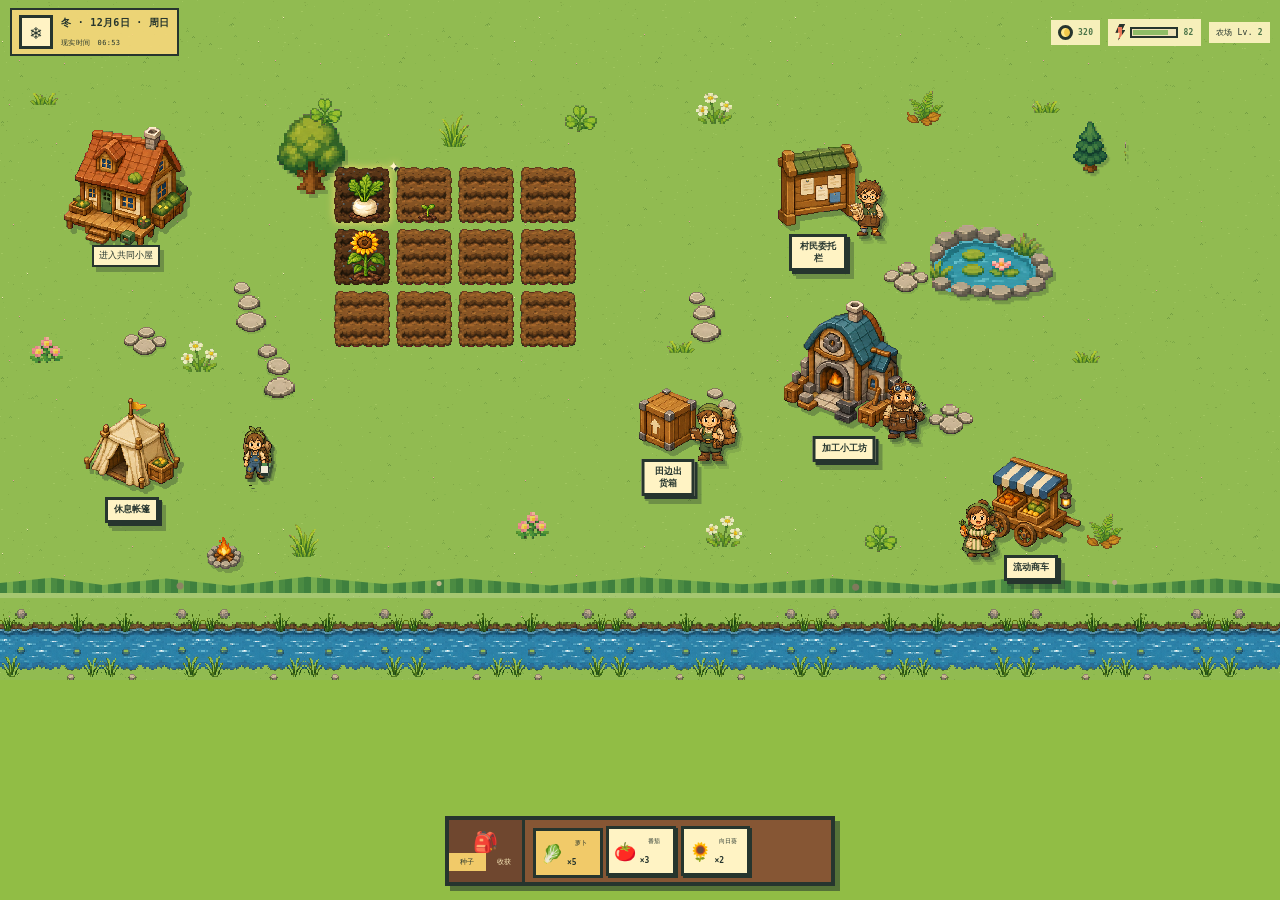
==== game/index.html @ b42d58fb "Publish MOYU 98 desktop demo with farm and seaside fantasy" ====
<!doctype html>
<html lang="zh-CN">
<head>
  <meta charset="utf-8">
  <meta name="viewport" content="width=device-width,initial-scale=1">
  <title>共栖田园 · 像素模拟经营 Demo</title>
  <style>
    :root{
      --ink:#27322e;--muted:#7b8781;--paper:#f6f8f5;--card:#fff;--line:#e6ebe7;
      --sage:#557564;--sage2:#7fa08e;--soft:#eaf2ed;--peach:#f47f6a;--peach2:#fff0ec;
      --blue:#6d9fbd;--blue2:#eaf4f8;--gold:#d5a64b;--gold2:#fff6dc;--purple:#8b7bc0;
      --shadow:0 18px 50px rgba(48,68,58,.09)
    }
    *{box-sizing:border-box}html{background:var(--paper)}body{margin:0;background:var(--paper);color:var(--ink);font-family:"PingFang SC","Microsoft YaHei",system-ui,sans-serif}
    button,textarea{font:inherit}button{color:inherit}.shell{min-height:100vh;display:flex}.side{width:230px;position:fixed;inset:0 auto 0 0;background:#eef2ee;border-right:1px solid var(--line);padding:28px 20px;display:flex;flex-direction:column;z-index:5}
    .brand{display:flex;align-items:center;gap:11px;padding:0 8px}.mark{width:39px;height:39px;display:grid;place-items:center;border-radius:14px 14px 14px 5px;background:var(--sage);color:#fff;font-weight:700}.brand div{display:grid}.brand small{color:var(--muted);font-size:10px;margin-top:2px}
    .nav{display:grid;gap:8px;margin-top:52px}.nav button{border:0;background:transparent;border-radius:14px;padding:13px 15px;text-align:left;cursor:pointer;color:#65716b;display:flex;gap:13px;align-items:center}.nav button.active{background:#fff;color:var(--sage);box-shadow:var(--shadow);font-weight:600}.nav .ico{width:20px;text-align:center}
    .couple{margin-top:auto;padding:12px 7px;display:flex;align-items:center;gap:10px}.avatars{display:flex}.avatars i{font-style:normal;width:31px;height:31px;border-radius:50%;display:grid;place-items:center;background:#ffd5c8;border:2px solid #eef2ee;font-size:11px}.avatars i+i{margin-left:-8px;background:#d8ebf2}.couple div:last-child{display:grid;font-size:11px}.couple small{font-size:9px;color:var(--muted)}
    main{margin-left:230px;width:calc(100% - 230px)}header{height:92px;padding:0 4.5vw;display:flex;justify-content:space-between;align-items:center;position:sticky;top:0;background:rgba(246,248,245,.94);backdrop-filter:blur(12px);z-index:4}header small{font-size:10px;color:var(--muted)}header h1{font-size:22px;margin:4px 0 0}.head-right{display:flex;align-items:center;gap:12px}.bell,.avatar{width:39px;height:39px;border-radius:13px;border:1px solid var(--line);background:white;display:grid;place-items:center}.avatar{border:0;border-radius:50%;background:#ffd5c8;color:#7b4b41;font-weight:700}
    .page{padding:10px 4.5vw 65px;max-width:1280px;margin:0 auto}.view{display:none}.view.active{display:block}
    .hero{min-height:340px;border-radius:27px;background:linear-gradient(130deg,#e5f0e9,#f5eee8);display:grid;grid-template-columns:1fr 1.1fr .7fr;align-items:center;padding:38px 42px;overflow:hidden;position:relative}.hero:before{content:"";position:absolute;width:330px;height:330px;border:1px solid rgba(255,255,255,.75);border-radius:50%;right:11%;top:-150px;box-shadow:0 0 0 48px rgba(255,255,255,.12)}
    .copy,.petbox,.statbox{position:relative;z-index:1}.presence{display:inline-flex;gap:6px;align-items:center;background:rgba(255,255,255,.75);padding:7px 10px;border-radius:99px;color:#637169;font-size:10px}.presence:before{content:"";width:7px;height:7px;border-radius:50%;background:#70ad7a}.copy h2{font-size:clamp(28px,3vw,39px);line-height:1.2;margin:18px 0 8px;letter-spacing:-.04em}.copy p{font-size:12px;color:#6e7b74;margin:0 0 23px}.soft,.primary,.small{border:0;border-radius:12px;padding:11px 15px;cursor:pointer;font-weight:600}.soft{background:rgba(255,255,255,.88)}.primary{background:var(--sage);color:#fff}.small{background:var(--soft);color:var(--sage);padding:8px 11px}
    .petbox{display:grid;place-items:center}.petstage{width:240px;height:210px;position:relative;display:grid;place-items:center}.pet{width:145px;height:120px;background:#fffdf8;border-radius:53% 48% 44% 51%;position:relative;box-shadow:inset -12px -12px 24px rgba(110,140,124,.08),0 18px 34px rgba(60,83,71,.12);animation:breathe 3.2s ease-in-out infinite}.pet:before,.pet:after{content:"";position:absolute;width:41px;height:53px;background:#fffdf8;border-radius:50% 50% 35% 35%;top:-24px;z-index:-1}.pet:before{left:20px;transform:rotate(-21deg)}.pet:after{right:20px;transform:rotate(21deg)}.eyes:before,.eyes:after{content:"";position:absolute;width:9px;height:12px;background:#485750;border-radius:50%;top:52px}.eyes:before{left:44px}.eyes:after{right:44px}.mouth{position:absolute;width:14px;height:8px;border-bottom:2px solid #485750;border-radius:50%;left:calc(50% - 7px);top:67px}.star{position:absolute;top:15px;left:calc(50% - 7px);color:var(--gold)}.shadow{position:absolute;width:115px;height:20px;bottom:21px;border-radius:50%;background:rgba(45,66,55,.11);filter:blur(7px)}.petname{margin-top:-18px;background:rgba(255,255,255,.75);padding:6px 11px;border-radius:99px;color:#65736c;font-size:10px}.petstage.hop .pet{animation:hop .65s ease}.petstage.hop .eyes:before,.petstage.hop .eyes:after{height:7px;background:transparent;border-top:2px solid #485750;border-radius:50% 50% 0 0}
    .statbox{display:grid;justify-items:center;gap:24px}.ring{width:102px;height:102px;border-radius:50%;padding:8px;background:conic-gradient(var(--sage) calc(var(--bond)*3.6deg),rgba(255,255,255,.68) 0)}.ring>div{width:100%;height:100%;border-radius:50%;background:#faf8f2;display:grid;place-content:center;text-align:center}.ring strong{font-size:24px}.ring span{font-size:9px;color:var(--muted)}.energy{width:130px;font-size:10px}.energy strong{float:right}.bar{height:6px;border-radius:99px;background:rgba(255,255,255,.78);margin-top:8px;overflow:hidden}.bar i{display:block;height:100%;width:72%;border-radius:inherit;background:var(--peach);transition:.3s}
    .quick{display:grid;grid-template-columns:repeat(4,1fr);gap:13px;margin:17px 0}.quick button{border:1px solid var(--line);background:white;border-radius:18px;padding:15px;display:grid;grid-template-columns:auto 1fr;gap:2px 11px;text-align:left;cursor:pointer}.quick button:hover{transform:translateY(-2px);box-shadow:var(--shadow)}.action{grid-row:1/3;width:42px;height:42px;border-radius:13px;display:grid;place-items:center;font-size:18px}.a1{background:var(--peach2)}.a2{background:#f1eefb}.a3{background:var(--blue2)}.a4{background:var(--gold2)}.quick strong{font-size:12px;align-self:end}.quick small{font-size:9px;color:var(--muted)}
    .cols{display:grid;grid-template-columns:1.05fr .95fr;gap:17px;margin-bottom:17px}.card{background:white;border:1px solid var(--line);border-radius:20px;padding:23px}.heading{display:flex;justify-content:space-between;gap:10px}.eyebrow{display:block;font-size:9px;color:var(--sage);font-weight:700;letter-spacing:.06em;margin-bottom:5px}.heading h3,.trip h3{margin:0;font-size:16px}.chip{font-size:9px;padding:5px 8px;border-radius:99px;background:var(--gold2);color:#94702c;height:max-content}.question{display:flex;gap:13px;background:var(--paper);border-radius:14px;padding:16px;margin:18px 0;align-items:center}.question b{font-size:28px}.question small{font-size:9px;color:var(--muted)}.question p{font-size:12px;font-weight:600;margin:2px 0 0}.wide{width:100%}.taskline{display:flex;justify-content:center;gap:18px;color:var(--muted);font-size:9px;margin-top:12px}.letter blockquote{font-size:15px;line-height:1.8;margin:31px 4px 25px;font-weight:500}.letterfoot{border-top:1px solid var(--line);padding-top:14px;font-size:9px;color:var(--muted);display:flex;align-items:center}.letterfoot button{margin-left:auto;border:0;background:transparent;color:var(--sage);cursor:pointer}
    .trip{min-height:158px;border-radius:20px;background:#dce9ed;display:grid;grid-template-columns:210px 1fr auto;align-items:center;overflow:hidden;cursor:pointer}.scene{height:100%;position:relative;overflow:hidden}.scene .sun{position:absolute;width:50px;height:50px;border-radius:50%;background:#f0c876;left:32px;top:25px}.hill{position:absolute;width:180px;height:140px;background:#9bbeb0;transform:rotate(45deg);border-radius:35px;bottom:-90px}.hill.h1{left:-10px}.hill.h2{left:90px;background:#78a08f;bottom:-105px}.cloudpet{position:absolute;right:16px;bottom:17px;font-size:38px}.tripcopy{padding:23px 30px}.tripcopy p{font-size:10px;color:#647873}.pills{display:flex;gap:7px}.pills span{font-size:8px;background:rgba(255,255,255,.68);padding:5px 8px;border-radius:99px}.arrow{margin-right:25px;width:40px;height:40px;border-radius:50%;border:0;background:rgba(255,255,255,.75);cursor:pointer}
    .triphero{min-height:245px;border-radius:25px;background:linear-gradient(135deg,#6d9584,#8cb1a3);color:white;padding:35px 40px;position:relative;overflow:hidden}.triphero h2{font-size:32px;margin:8px 0}.triphero p{font-size:11px;opacity:.82}.count strong{font-size:37px}.count span{font-size:10px;margin-left:7px}.bigart{position:absolute;inset:0 0 0 48%;overflow:hidden}.bigart:before{content:"";position:absolute;width:70px;height:70px;border-radius:50%;background:#f4ce88;right:20%;top:24px}.bigart:after{content:"";position:absolute;width:400px;height:270px;border-radius:50%;background:#597f6e;right:-8%;bottom:-190px;transform:rotate(-10deg)}.bigart span{position:absolute;right:25%;bottom:35px;font-size:55px;z-index:2}
    .tabs{display:flex;gap:28px;border-bottom:1px solid var(--line);margin:20px 0 16px}.tabs button{border:0;border-bottom:2px solid transparent;background:transparent;padding:10px 2px;color:var(--muted);font-size:11px;cursor:pointer}.tabs button.active{border-color:var(--sage);color:var(--sage);font-weight:700}.sub{display:none}.sub.active{display:block}.travelgrid{display:grid;grid-template-columns:1fr 300px;gap:16px}.timeline{margin-top:18px}.event{display:grid;grid-template-columns:48px 23px 1fr;min-height:73px;position:relative}.event:not(:last-child):after{content:"";position:absolute;left:58px;top:22px;bottom:-2px;width:1px;background:var(--line)}.event time{font-size:9px;color:var(--muted)}.dot{width:16px;height:16px;border-radius:50%;border:2px solid #b9c4be;background:#fff;z-index:1}.dot.done{background:var(--sage);border-color:var(--sage)}.event strong{font-size:12px}.event p{font-size:9px;color:var(--muted);margin:4px 0}.prep button{width:100%;border:0;border-top:1px solid var(--line);background:transparent;display:flex;justify-content:space-between;padding:12px 0;cursor:pointer;font-size:10px}.tip{margin-top:15px;background:var(--soft);border:0;display:flex;gap:10px;font-size:10px}.tip b{font-size:30px}.tip p{color:#62736b;line-height:1.6}.tip button{border:0;background:transparent;color:var(--sage);padding:0;font-size:9px;font-weight:700;cursor:pointer}
    .wishgrid{display:grid;grid-template-columns:repeat(3,1fr);gap:14px}.wish{min-height:150px;background:white;border:1px solid var(--line);border-radius:18px;padding:18px;position:relative}.wish .emoji{font-size:29px}.wish span:last-of-type{position:absolute;right:12px;top:12px;background:var(--soft);color:var(--sage);font-size:8px;padding:5px 7px;border-radius:99px}.wish h3{font-size:13px;margin:17px 0 4px}.wish p{font-size:9px;color:var(--muted)}.album{text-align:center;min-height:315px;display:grid;place-content:center;justify-items:center}.album .pics{font-size:40px;letter-spacing:-12px;margin-bottom:17px}.album h3{margin:0}.album p{font-size:10px;color:var(--muted);margin:8px 0 17px}
    .memoryhead{display:flex;justify-content:space-between;align-items:end;padding:17px 3px 25px}.memoryhead h2{font-size:30px;margin:4px 0}.memoryhead p{font-size:10px;color:var(--muted);margin:0}.feature{display:none;grid-template-columns:.9fr 1.1fr;background:#6d8077;color:white;border-radius:23px;overflow:hidden;margin-bottom:18px}.feature.show{display:grid}.featureart{min-height:270px;background:linear-gradient(145deg,#b9cbbf,#849e90);display:grid;place-items:center;font-size:80px}.featurecopy{padding:38px}.featurecopy h2{font-size:25px;margin:5px 0 10px}.featurecopy p{font-size:10px;line-height:1.8;color:rgba(255,255,255,.76)}.memorygrid{display:grid;grid-template-columns:1fr 320px;gap:17px}.memlist article{display:grid;grid-template-columns:43px 1fr;gap:13px;min-height:93px}.micon{width:39px;height:39px;border-radius:13px;display:grid;place-items:center;background:var(--blue2)}.memlist small,.memlist p{font-size:9px;color:var(--muted);margin:0}.memlist h3{font-size:12px;margin:2px 0 3px}.summarygrid{display:grid;grid-template-columns:1fr 1fr;gap:9px;margin-top:16px}.summarygrid div{background:var(--paper);border-radius:11px;padding:12px;display:grid}.summarygrid strong{font-size:19px}.summarygrid span{font-size:8px;color:var(--muted)}
    .profilehero{min-height:170px;border-bottom:1px solid var(--line);display:flex;align-items:center;gap:18px}.bigavatar{width:75px;height:75px;border-radius:50%;display:grid;place-items:center;background:#ffd5c8;font-size:22px;font-weight:700}.profilehero h2{margin:3px 0}.profilehero p{font-size:10px;color:var(--muted)}.profilehero button{margin-left:auto}.profilegrid{display:grid;grid-template-columns:.8fr 1.2fr;gap:17px;margin-top:19px}.relationship{text-align:center}.coupleline{font-size:37px;letter-spacing:13px}.relationship p{font-size:9px;color:var(--muted)}.distance{background:var(--paper);border-radius:11px;padding:12px;font-size:10px;display:flex;justify-content:space-between}.settings button{width:100%;border:0;border-bottom:1px solid var(--line);background:transparent;text-align:left;padding:14px 0;cursor:pointer;display:grid;grid-template-columns:36px 1fr auto;align-items:center}.settings button:last-child{border:0}.setico{width:34px;height:34px;border-radius:10px;background:var(--soft);display:grid;place-items:center}.settings strong{font-size:10px}.settings small{font-size:8px;color:var(--muted)}
    .mobilebar{display:none}.modal{position:fixed;inset:0;background:rgba(28,39,33,.48);z-index:20;display:none;place-items:center;padding:20px}.modal.show{display:grid}.sheet{width:min(430px,100%);background:white;border-radius:24px;padding:32px;position:relative;text-align:center}.close{position:absolute;right:15px;top:15px;border:0;background:var(--paper);width:35px;height:35px;border-radius:11px;cursor:pointer}.sheet .petemoji{font-size:46px}.sheet h2{font-size:21px;margin:4px 0 6px}.sheet p{font-size:9px;color:var(--muted)}.sheet textarea{width:100%;min-height:115px;border:1px solid var(--line);background:var(--paper);border-radius:14px;padding:13px;resize:none;margin:12px 0}.toast{position:fixed;left:50%;bottom:27px;transform:translateX(-50%);background:#34443c;color:white;border-radius:99px;padding:11px 15px;font-size:10px;z-index:30;display:none;white-space:nowrap}.toast.show{display:block;animation:toast .2s ease}
    @keyframes breathe{50%{transform:translateY(-5px) rotate(1deg)}}@keyframes hop{30%{transform:translateY(-25px) rotate(-4deg)}65%{transform:translateY(0) rotate(3deg)}}@keyframes toast{from{opacity:0;transform:translate(-50%,10px)}}
    @media(max-width:980px){.side{width:195px}main{margin-left:195px;width:calc(100% - 195px)}.hero{grid-template-columns:1fr 1fr}.statbox{display:none}.travelgrid,.memorygrid{grid-template-columns:1fr}}
    @media(max-width:720px){.side{display:none}main{margin:0;width:100%;padding-bottom:65px}header{height:68px;padding:0 17px}header>div:first-child small{display:none}header h1{font-size:17px;margin:0}header h1:before{content:"共 · ";color:var(--sage)}.avatar{display:none}.page{padding:7px 13px 30px}.hero{min-height:450px;padding:24px 21px;grid-template-columns:1fr;align-content:start}.copy h2{font-size:26px}.copy p{margin-bottom:0}.copy .soft{display:none}.petstage{height:195px}.pet{width:133px;height:109px}.statbox{display:flex;justify-content:center;gap:28px}.ring{width:70px;height:70px}.ring strong{font-size:17px}.quick{gap:7px}.quick button{display:flex;flex-direction:column;align-items:center;text-align:center;padding:10px 4px;gap:4px}.quick small{display:none}.action{width:37px;height:37px}.quick strong{font-size:9px}.cols{grid-template-columns:1fr}.card{padding:18px}.trip{grid-template-columns:105px 1fr}.tripcopy{padding:16px 13px}.pills,.arrow{display:none}.triphero{min-height:220px;padding:26px 23px}.bigart{left:34%;opacity:.72}.travelgrid,.memorygrid{grid-template-columns:1fr}.wishgrid{grid-template-columns:1fr 1fr}.memoryhead{align-items:start}.feature{grid-template-columns:1fr}.featureart{min-height:190px}.featurecopy{padding:25px}.profilehero{flex-wrap:wrap;padding:17px 0}.profilehero button{width:100%;margin:0}.profilegrid{grid-template-columns:1fr}.mobilebar{position:fixed;display:grid;grid-template-columns:repeat(4,1fr);left:0;right:0;bottom:0;height:64px;background:rgba(255,255,255,.95);border-top:1px solid var(--line);z-index:10}.mobilebar button{border:0;background:transparent;color:#949e99;font-size:18px;display:grid;place-content:center;justify-items:center;cursor:pointer}.mobilebar small{font-size:8px}.mobilebar button.active{color:var(--sage)}.toast{bottom:76px}}
    @media(max-width:380px){.wishgrid{grid-template-columns:1fr}}

    /* Pixel game skin */
    :root{
      --ink:#26352e;--muted:#66756e;--paper:#f4f0dc;--card:#fffbed;--line:#26352e;
      --sage:#3f7359;--sage2:#72a06f;--soft:#dce8c4;--peach:#e96852;--peach2:#ffd5bd;
      --blue:#4f86a1;--blue2:#c9e4e7;--gold:#d8953c;--gold2:#ffe69a;--purple:#765f9c;
      --shadow:5px 5px 0 rgba(38,53,46,.9)
    }
    html{
      background-color:var(--paper);
      background-image:linear-gradient(rgba(63,115,89,.05) 1px,transparent 1px),linear-gradient(90deg,rgba(63,115,89,.05) 1px,transparent 1px);
      background-size:8px 8px;
      image-rendering:pixelated
    }
    body{
      font-family:"SimSun","宋体","Microsoft YaHei",monospace;
      background:transparent;
      letter-spacing:.02em
    }
    button{font-family:inherit}
    .side{background:#dce8c4;border-right:4px solid var(--ink);box-shadow:4px 0 0 #7da27a}
    .mark,.brand-mark{border-radius:0;box-shadow:4px 4px 0 var(--ink);border:3px solid var(--ink);background:#66a06f}
    .nav button{border-radius:0;border:3px solid transparent}
    .nav button.active{border-color:var(--ink);box-shadow:4px 4px 0 var(--ink);background:#fffbed}
    .avatars i,.avatar,.bigavatar{border-radius:0;border:3px solid var(--ink);box-shadow:3px 3px 0 var(--ink)}
    header{background:rgba(244,240,220,.96);border-bottom:3px solid var(--ink)}
    .bell{border:3px solid var(--ink);border-radius:0;box-shadow:3px 3px 0 var(--ink);background:#fffbed}
    .hero{
      border:4px solid var(--ink);border-radius:0;box-shadow:7px 7px 0 var(--ink);
      background-color:#cfe1c8;
      background-image:linear-gradient(90deg,rgba(255,255,255,.22) 50%,transparent 50%),linear-gradient(rgba(255,255,255,.22) 50%,transparent 50%);
      background-size:16px 16px
    }
    .hero:before{border-radius:0;border:0;box-shadow:none;width:170px;height:120px;right:5%;top:20px;background:linear-gradient(135deg,transparent 20%,rgba(255,255,255,.38) 21% 42%,transparent 43% 58%,rgba(255,255,255,.28) 59% 78%,transparent 79%);clip-path:polygon(0 66%,16% 66%,16% 47%,33% 47%,33% 28%,67% 28%,67% 47%,84% 47%,84% 66%,100% 66%,100% 82%,0 82%)}
    .presence,.petname,.chip,.pills span,.wish span:last-of-type{border:2px solid var(--ink);border-radius:0;box-shadow:2px 2px 0 var(--ink);background:#fffbed}
    .copy h2,.triphero h2,.memoryhead h2,.featurecopy h2{font-family:"SimSun","宋体",monospace;text-shadow:2px 2px 0 rgba(255,255,255,.6)}
    .petstage{filter:none}
    .pet{
      width:144px;height:112px;border-radius:0;border:4px solid var(--ink);box-shadow:8px 8px 0 rgba(38,53,46,.25);
      background:#fffbed;clip-path:polygon(8% 23%,21% 23%,21% 0,38% 0,38% 17%,62% 17%,62% 0,79% 0,79% 23%,92% 23%,92% 36%,100% 36%,100% 78%,92% 78%,92% 91%,71% 91%,71% 100%,29% 100%,29% 91%,8% 91%,8% 78%,0 78%,0 36%,8% 36%)
    }
    .pet:before,.pet:after{display:none}
    .eyes:before,.eyes:after{width:10px;height:12px;border-radius:0;background:var(--ink);top:50px}
    .eyes:before{left:42px}.eyes:after{right:42px}
    .mouth{width:16px;height:8px;border:0;border-bottom:4px solid var(--ink);border-radius:0;top:68px}
    .star{background:var(--gold);color:var(--gold);width:10px;height:10px;top:19px;left:calc(50% - 5px);font-size:0;clip-path:polygon(40% 0,60% 0,60% 40%,100% 40%,100% 60%,60% 60%,60% 100%,40% 100%,40% 60%,0 60%,0 40%,40% 40%)}
    .shadow{border-radius:0;filter:none;height:12px;background:rgba(38,53,46,.22);clip-path:polygon(9% 0,91% 0,91% 33%,100% 33%,100% 67%,91% 67%,91% 100%,9% 100%,9% 67%,0 67%,0 33%,9% 33%)}
    .ring{border-radius:0;border:4px solid var(--ink);padding:7px;box-shadow:4px 4px 0 var(--ink);clip-path:polygon(14% 0,86% 0,86% 7%,93% 7%,93% 14%,100% 14%,100% 86%,93% 86%,93% 93%,86% 93%,86% 100%,14% 100%,14% 93%,7% 93%,7% 86%,0 86%,0 14%,7% 14%,7% 7%,14% 7%)}
    .ring>div{border-radius:0;background:#fffbed}
    .bar{height:11px;border:3px solid var(--ink);border-radius:0;background:#fffbed}.bar i{border-radius:0}
    .quick button,.card,.wish,.trip,.triphero,.feature,.sheet{
      border:3px solid var(--ink);border-radius:0;box-shadow:5px 5px 0 var(--ink);background:#fffbed
    }
    .quick button:hover{transform:translate(-2px,-2px);box-shadow:7px 7px 0 var(--ink)}
    .quick button:active,.soft:active,.primary:active,.small:active{transform:translate(3px,3px);box-shadow:0 0 0 var(--ink)}
    .action,.question,.summarygrid div,.distance,.setico{border-radius:0;border:2px solid var(--ink);box-shadow:2px 2px 0 var(--ink)}
    .a1{background:var(--peach2)}.a2{background:#ddd3f1}.a3{background:var(--blue2)}.a4{background:var(--gold2)}
    .soft,.primary,.small,.arrow,.close{
      border:3px solid var(--ink);border-radius:0;box-shadow:4px 4px 0 var(--ink)
    }
    .primary{background:#5b9468}.soft{background:#fffbed}.small{background:#dce8c4}
    .question{background:#edf0d3}
    .letter blockquote{border-left:5px solid var(--gold);padding-left:14px}
    .letterfoot,.settings button,.prep button,.tabs{border-color:var(--ink)}
    .trip{background:#c9e4e7}.scene{background:linear-gradient(#9bc9cc 0 55%,#83ac78 55%)}
    .scene .sun{border-radius:0;border:3px solid var(--ink);box-shadow:3px 3px 0 var(--ink);clip-path:polygon(25% 0,75% 0,75% 10%,90% 10%,90% 25%,100% 25%,100% 75%,90% 75%,90% 90%,75% 90%,75% 100%,25% 100%,25% 90%,10% 90%,10% 75%,0 75%,0 25%,10% 25%,10% 10%,25% 10%)}
    .hill{border-radius:0;border:3px solid var(--ink);clip-path:polygon(0 100%,0 75%,20% 75%,20% 50%,40% 50%,40% 25%,60% 25%,60% 50%,80% 50%,80% 75%,100% 75%,100% 100%)}
    .triphero{background:#5d9275}.bigart:before{border-radius:0;border:4px solid var(--ink);box-shadow:5px 5px 0 rgba(38,53,46,.55);clip-path:polygon(20% 0,80% 0,80% 10%,90% 10%,90% 20%,100% 20%,100% 80%,90% 80%,90% 90%,80% 90%,80% 100%,20% 100%,20% 90%,10% 90%,10% 80%,0 80%,0 20%,10% 20%,10% 10%,20% 10%)}
    .bigart:after{border-radius:0;clip-path:polygon(0 100%,0 70%,12% 70%,12% 55%,25% 55%,25% 40%,40% 40%,40% 55%,55% 55%,55% 30%,70% 30%,70% 45%,85% 45%,85% 65%,100% 65%,100% 100%)}
    .tabs button{font-family:inherit}.tabs button.active{background:var(--gold2);border:3px solid var(--ink);border-bottom:3px solid var(--ink);box-shadow:3px -3px 0 var(--ink)}
    .event:not(:last-child):after{width:3px;background:var(--ink)}.dot{border-radius:0;border:3px solid var(--ink)}.dot.done{background:#5b9468}
    .tip{background:#dce8c4}.micon{border-radius:0;border:2px solid var(--ink);box-shadow:2px 2px 0 var(--ink)}
    .featureart{background:repeating-linear-gradient(45deg,#759e78 0 12px,#8eb38d 12px 24px);border-right:3px solid var(--ink)}
    .settings button:hover,.prep button:hover{background:#edf0d3}
    .modal{background:rgba(38,53,46,.68);backdrop-filter:none}.toast{border:3px solid #fffbed;border-radius:0;box-shadow:5px 5px 0 var(--ink);background:var(--ink)}
    .mobilebar{background:#fffbed;border-top:4px solid var(--ink);box-shadow:0 -4px 0 #7da27a}.mobilebar button.active{background:var(--gold2);color:var(--ink)}
    @media(max-width:720px){
      header{border-bottom:3px solid var(--ink)}
      .hero{box-shadow:5px 5px 0 var(--ink)}
      .quick button,.card,.wish,.trip,.triphero,.feature{box-shadow:4px 4px 0 var(--ink)}
      .pet{width:132px;height:104px}
      .featureart{border-right:0;border-bottom:3px solid var(--ink)}
    }
    .profilegrid{grid-template-columns:1fr}
    @media(max-width:720px){.mobilebar{grid-template-columns:repeat(3,1fr)}}
    .rooms-card{text-align:left}
    .rooms-title{display:flex;justify-content:space-between;align-items:flex-end;margin-bottom:14px}
    .rooms-title h3{margin:0}.rooms-title small{color:var(--muted);font-size:9px}
    .home-name-editor{display:grid;grid-template-columns:1fr auto;gap:8px;align-items:end;margin:0 0 12px;padding:10px;background:#eee2b8;border:3px solid var(--ink)}
    .home-name-editor label{display:grid;gap:4px;font-size:9px}.home-name-editor label small{font-size:7px;color:var(--muted)}
    .home-name-editor input{width:100%;min-width:0;border:3px solid var(--ink);background:#fffbed;padding:9px;font-family:inherit;font-size:10px;color:var(--ink)}
    .home-name-editor button{border:3px solid var(--ink);background:#f1ca69;padding:9px 11px;box-shadow:3px 3px 0 var(--ink);font-family:inherit;font-size:9px;cursor:pointer}.home-name-editor button:active{transform:translate(3px,3px);box-shadow:none}
    .room-list{display:grid;gap:10px}
    .room-row{width:100%;display:grid;grid-template-columns:48px 1fr auto;align-items:center;gap:13px;padding:12px;border:3px solid var(--ink);background:#fffbed;text-align:left;cursor:pointer;box-shadow:3px 3px 0 var(--ink)}
    .room-row:hover{transform:translate(-1px,-1px);box-shadow:4px 4px 0 var(--ink)}
    .room-row.active{background:var(--gold2);box-shadow:inset 5px 0 0 var(--sage),3px 3px 0 var(--ink)}
    .room-pixel{width:45px;height:45px;display:grid;place-items:center;border:3px solid var(--ink);background:var(--blue2);font-weight:700}
    .room-row:nth-child(2) .room-pixel{background:#ddd3f1}.room-row:nth-child(3) .room-pixel{background:var(--peach2)}
    .room-copy{display:grid;gap:3px}.room-copy strong{font-size:11px}.room-copy small{font-size:9px;color:var(--muted)}
    .room-meta{display:grid;justify-items:end;gap:4px}.room-meta b{font-size:8px;background:var(--soft);border:2px solid var(--ink);padding:3px 5px}.room-meta small{font-size:8px;color:var(--muted)}
    .create-room{width:100%;margin-top:11px;border:3px dashed var(--ink);background:transparent;padding:11px;cursor:pointer;font-family:inherit;color:var(--sage)}
    .current-room-card{cursor:pointer}.current-room-card:hover{color:var(--sage)}
    @media(max-width:720px){
      .room-row{grid-template-columns:43px 1fr auto;padding:10px}.room-pixel{width:40px;height:40px}
      .profilegrid{grid-template-columns:1fr;gap:14px}
    }
    .game-status{position:absolute;z-index:3;right:18px;top:16px;display:flex;gap:7px}
    .game-status span{border:2px solid var(--ink);background:#fffbed;padding:5px 8px;box-shadow:2px 2px 0 var(--ink);font-size:9px}
    .game-status b{color:var(--sage)}
    .snack-sheet{width:min(520px,100%)}
    .snack-hud{display:flex;justify-content:space-between;margin:12px 0 8px;font-size:11px}
    .snack-hud span{border:2px solid var(--ink);padding:5px 8px;background:var(--gold2)}
    .snack-board{height:260px;position:relative;overflow:hidden;border:4px solid var(--ink);background-color:#c9e4e7;background-image:linear-gradient(90deg,transparent 32%,rgba(38,53,46,.18) 32% 34%,transparent 34% 65%,rgba(38,53,46,.18) 65% 67%,transparent 67%),linear-gradient(#fffbed 1px,transparent 1px);background-size:100% 100%,8px 8px}
    .catcher{position:absolute;bottom:10px;left:50%;transform:translateX(-50%);width:54px;height:40px;border:3px solid var(--ink);background:#fffbed;display:grid;place-items:center;font-size:24px;transition:left .12s steps(2)}
    .snack-item{position:absolute;top:-35px;transform:translateX(-50%);font-size:28px;transition:top .72s linear;filter:drop-shadow(2px 2px 0 var(--ink))}
    .snack-item.fall{top:205px}
    .game-controls{display:grid;grid-template-columns:1fr 1fr;gap:10px;margin:10px 0}
    .game-controls button{min-height:43px}.game-start{width:100%}
    @media(max-width:720px){
      .game-status{right:10px;top:10px}.game-status span{padding:4px 6px;font-size:8px}
      .snack-board{height:230px}.snack-item.fall{top:175px}
    }

    /* 田园模拟经营 */
    :root{--grass:#82ad62;--grass2:#91bd70;--soil:#9d6845;--soil2:#b67b50;--wood:#865634;--cream:#fff3c4;--sky:#8fc9d4;--water:#65a8bb}
    .farm-dashboard{display:grid;gap:16px}
    .farm-hud{display:flex;justify-content:space-between;gap:12px;align-items:center;background:#f7d77b;border:4px solid var(--ink);box-shadow:5px 5px 0 var(--ink);padding:10px 14px}
    .calendar{display:flex;align-items:center;gap:12px}.season-icon{width:45px;height:45px;display:grid;place-items:center;background:#fff3c4;border:3px solid var(--ink);font-size:23px}.calendar strong{display:block;font-size:15px}.calendar small{font-size:9px;color:#5f4b32}
    .resources{display:flex;gap:8px;flex-wrap:wrap;justify-content:flex-end}.resource{min-width:78px;background:#fff3c4;border:3px solid var(--ink);padding:7px 9px;box-shadow:2px 2px 0 var(--ink);font-size:10px}.resource b{float:right;color:#4a7347}
    .farm-layout{display:grid;grid-template-columns:minmax(0,1fr) 292px;gap:16px}
    .pixel-window{border:4px solid var(--ink);box-shadow:6px 6px 0 var(--ink);background:#fff3c4}
    .window-title{min-height:48px;background:#875a38;color:#fff3c4;border-bottom:4px solid var(--ink);display:flex;justify-content:space-between;align-items:center;padding:9px 13px}.window-title h2,.window-title h3{font-size:14px;margin:0}.window-title span{font-size:9px}
    .farm-map{height:405px;position:relative;overflow:hidden;background-color:var(--grass);background-image:linear-gradient(45deg,rgba(255,255,255,.08) 25%,transparent 25% 75%,rgba(255,255,255,.08) 75%),linear-gradient(45deg,rgba(255,255,255,.08) 25%,transparent 25% 75%,rgba(255,255,255,.08) 75%);background-position:0 0,8px 8px;background-size:16px 16px}
    .farm-map:before{content:"";position:absolute;left:0;right:0;bottom:0;height:58px;background:#77a65a;border-top:3px dashed rgba(38,53,46,.34)}
    .farm-house{position:absolute;width:132px;height:112px;left:26px;top:34px;background:#e1a65b;border:4px solid var(--ink);box-shadow:6px 6px 0 rgba(38,53,46,.45);cursor:pointer;padding:0;color:var(--ink)}
    .farm-house:hover{transform:translate(-2px,-2px);box-shadow:8px 8px 0 rgba(38,53,46,.45)}.farm-house:active{transform:translate(4px,4px);box-shadow:2px 2px 0 rgba(38,53,46,.45)}
    .farm-house:before{content:"";position:absolute;left:-15px;top:-34px;width:154px;height:48px;background:#b7553f;border:4px solid var(--ink);clip-path:polygon(10% 35%,45% 35%,45% 0,62% 0,62% 35%,90% 35%,100% 100%,0 100%)}
    .farm-house:after{content:"";position:absolute;width:35px;height:54px;left:47px;bottom:0;background:#72462f;border:4px solid var(--ink)}
    .house-sign{position:absolute;left:17px;top:26px;background:#fff3c4;border:3px solid var(--ink);padding:4px 6px;font-size:9px}
    .pond{position:absolute;width:132px;height:78px;right:25px;bottom:37px;background:var(--water);border:4px solid var(--ink);clip-path:polygon(12% 0,88% 0,88% 8%,100% 8%,100% 85%,88% 85%,88% 100%,12% 100%,12% 92%,0 92%,0 15%,12% 15%)}
    .pond:after{content:"≈  ≈";position:absolute;color:#c7edf0;font-size:18px;left:30px;top:24px;letter-spacing:15px}
    .tree{position:absolute;width:55px;height:65px}.tree:before{content:"";position:absolute;width:51px;height:47px;background:#367447;border:4px solid var(--ink);clip-path:polygon(20% 0,80% 0,80% 12%,100% 12%,100% 75%,82% 75%,82% 92%,18% 92%,18% 75%,0 75%,0 12%,20% 12%)}.tree:after{content:"";position:absolute;width:14px;height:28px;background:#805133;border:3px solid var(--ink);left:19px;bottom:0}.tree.t1{right:38px;top:30px}.tree.t2{left:180px;bottom:25px;transform:scale(.8)}
    .plots{position:absolute;left:190px;top:54px;display:grid;grid-template-columns:repeat(4,58px);gap:7px;padding:10px;background:#74472f;border:4px solid var(--ink);box-shadow:5px 5px 0 rgba(38,53,46,.4)}
    .plot{width:58px;height:58px;border:3px solid #563724;background:var(--soil);cursor:pointer;position:relative;display:grid;place-items:center;font-size:25px;box-shadow:inset 0 5px 0 rgba(255,255,255,.08)}
    .plot:hover{background:var(--soil2)}.plot.watered{background:#704a39}.plot.empty:after{content:"";position:absolute;left:7px;right:7px;top:17px;height:3px;background:#805238;box-shadow:0 10px 0 #805238}.plot.watered:after{background:#513c35;box-shadow:0 10px 0 #513c35}
    .crop{filter:drop-shadow(2px 2px 0 rgba(38,53,46,.65));transform-origin:bottom}.stage-0{transform:scale(.5)}.stage-1{transform:scale(.72)}.stage-2{transform:scale(.9)}.stage-3{animation:crop-ready .8s steps(2) infinite}
    .crop-progress{position:absolute;left:-8px;right:-8px;bottom:-24px;z-index:8;height:18px;background:#fff3c4;border:3px solid var(--ink);box-shadow:3px 3px 0 var(--ink);display:none;padding:3px}.plot.show-progress .crop-progress{display:block}.crop-progress i{display:block;height:100%;background:#8fbd67}.crop-progress b{position:absolute;inset:0;display:grid;place-items:center;font-size:7px;color:var(--ink)}.plot.mature{border-color:#f4d96f;box-shadow:0 0 0 3px var(--ink),0 0 0 7px #f4d96f}.plot.mature:before{content:"✦";position:absolute;z-index:5;right:-8px;top:-12px;color:#fff3c4;text-shadow:2px 2px 0 var(--ink);font-size:18px;animation:harvest-spark .7s steps(2) infinite}.plot.mature .crop{animation:harvest-bounce .55s steps(2) infinite}@keyframes harvest-bounce{50%{transform:translateY(-7px) rotate(3deg)}}@keyframes harvest-spark{50%{transform:translate(-4px,4px) scale(.8);opacity:.55}}
    @keyframes crop-ready{50%{transform:translateY(-3px)}}.rain-drop{position:absolute;top:-10px;color:#e1f6f4;animation:rain .8s linear infinite}@keyframes rain{to{transform:translateY(430px)}}
    .seed-bar{display:flex;align-items:center;gap:8px;padding:11px;background:#e4bd72;border-top:4px solid var(--ink);overflow-x:auto}.seed-bar>span{font-size:9px;font-weight:700;white-space:nowrap}.seed-button{border:3px solid var(--ink);background:#fff3c4;padding:7px 9px;cursor:pointer;box-shadow:2px 2px 0 var(--ink);white-space:nowrap;font-size:10px}.seed-button.active{background:#9bc66d;transform:translate(2px,2px);box-shadow:none}.seed-button b{margin-left:4px}
    .sim-side{display:grid;gap:16px;align-content:start}.sim-card{border:4px solid var(--ink);box-shadow:5px 5px 0 var(--ink);background:#fff3c4}.sim-card .body{padding:13px}.spirit-row{display:grid;grid-template-columns:74px 1fr;gap:12px;align-items:center}.spirit-sprite{height:72px;background:#b9d9a3;border:3px solid var(--ink);display:grid;place-items:center;font-size:38px}.spirit-row h3{font-size:12px;margin:0 0 7px}.mini-meter{font-size:8px;margin-top:6px}.mini-meter span{display:block;height:8px;border:2px solid var(--ink);background:#eee0af;margin-top:3px}.mini-meter i{display:block;height:100%;background:#e46c56}.mini-actions{display:grid;grid-template-columns:1fr 1fr;gap:7px;margin-top:11px}.mini-actions button,.biz-action{border:3px solid var(--ink);background:#dce8c4;padding:8px;cursor:pointer;box-shadow:2px 2px 0 var(--ink);font-size:9px}.mini-actions button:active,.biz-action:active{transform:translate(2px,2px);box-shadow:none}
    .order{border-bottom:2px dashed #8f7150;padding:9px 0}.order:last-child{border:0}.order strong{font-size:10px}.order p{font-size:8px;margin:4px 0;color:#725c43}.order-foot{display:flex;justify-content:space-between;align-items:center;font-size:9px}.order-foot button{border:2px solid var(--ink);background:#f1ca69;padding:4px 7px;cursor:pointer}
    .business-grid{display:grid;grid-template-columns:1.05fr .9fr 1.05fr;gap:16px}.business-card{border:4px solid var(--ink);box-shadow:5px 5px 0 var(--ink);background:#fff3c4}.business-card .body{padding:13px}.business-card h3{font-size:12px;margin:0 0 11px}.action-grid{display:grid;grid-template-columns:1fr 1fr;gap:8px}.action-grid button:first-child{grid-column:1/-1;background:#f1ca69}
    .inventory-grid{display:grid;grid-template-columns:repeat(4,1fr);gap:6px}.slot{min-height:54px;border:3px solid var(--ink);background:#eee2b8;display:grid;place-items:center;position:relative;font-size:24px}.slot b{position:absolute;right:3px;bottom:2px;background:#fff3c4;border:2px solid var(--ink);font-size:8px;padding:1px 3px}.slot.empty{font-size:10px;color:#8f8066}
    .craft-line{display:grid;grid-template-columns:45px 1fr auto;gap:9px;align-items:center}.craft-icon{width:44px;height:44px;border:3px solid var(--ink);display:grid;place-items:center;background:#f1ca69;font-size:23px}.craft-line strong{font-size:10px}.craft-line p{font-size:8px;margin:3px 0;color:#725c43}
    .notice{font-size:9px;padding:9px 11px;border:3px solid var(--ink);background:#d7e7c1;box-shadow:3px 3px 0 var(--ink)}
    .shop-grid{display:grid;gap:9px;margin:14px 0}.shop-item{display:grid;grid-template-columns:42px 1fr auto;gap:10px;align-items:center;border:3px solid var(--ink);background:#eee2b8;padding:8px;text-align:left}.shop-item span:first-child{font-size:25px}.shop-item strong{font-size:10px}.shop-item small{display:block;font-size:8px;color:#725c43}.shop-item button{border:2px solid var(--ink);background:#f1ca69;padding:6px 8px;cursor:pointer;font-size:9px}
    .pet-home-sheet{width:min(560px,100%);padding:0;text-align:left;overflow:hidden}.pet-home-head{background:#875a38;color:#fff3c4;border-bottom:4px solid var(--ink);padding:13px 18px}.pet-home-head h2{margin:0;font-size:15px}.pet-home-head p{margin:4px 0 0;color:#f5d9a5}.pet-room{height:245px;position:relative;background-color:#e7c58b;background-image:linear-gradient(90deg,rgba(119,79,44,.12) 1px,transparent 1px),linear-gradient(rgba(119,79,44,.12) 1px,transparent 1px);background-size:16px 16px;border-bottom:4px solid var(--ink);overflow:hidden}
    .pet-room:after{content:"";position:absolute;left:0;right:0;bottom:0;height:54px;background:#a46d43;border-top:4px solid var(--ink)}
    .pixel-window-view{position:absolute;width:90px;height:75px;left:30px;top:28px;background:#92ced5;border:5px solid var(--ink);box-shadow:inset 0 -25px 0 #82ad62}.pixel-window-view:before{content:"";position:absolute;left:41px;top:0;bottom:0;width:4px;background:var(--ink)}
    .pet-bed{position:absolute;width:110px;height:48px;right:27px;bottom:35px;background:#d76f5d;border:4px solid var(--ink);z-index:2}.pet-bed:before{content:"";position:absolute;width:39px;height:27px;left:8px;top:-14px;background:#fff3c4;border:3px solid var(--ink)}
    .food-bowl{position:absolute;left:34px;bottom:28px;width:48px;height:25px;background:#65a8bb;border:4px solid var(--ink);z-index:2;clip-path:polygon(0 0,100% 0,85% 100%,15% 100%)}.food-bowl:after{content:"•••";position:absolute;left:7px;top:-13px;color:#70452f}
    .home-spirit{position:absolute;left:50%;bottom:39px;transform:translateX(-50%);font-size:65px;z-index:3;filter:drop-shadow(4px 4px 0 rgba(38,53,46,.35));animation:breathe 2.5s steps(2) infinite}.home-spark{position:absolute;left:calc(50% + 46px);bottom:105px;z-index:3;color:#fff3c4;font-size:23px}
    .pet-home-panel{padding:14px 17px 18px}.pet-home-stats{display:grid;grid-template-columns:1fr 1fr;gap:10px;margin-bottom:12px}.home-stat{border:3px solid var(--ink);background:#eee2b8;padding:8px;font-size:9px}.home-stat b{float:right}.pet-home-actions{display:grid;grid-template-columns:repeat(3,1fr);gap:8px}.pet-home-actions button{border:3px solid var(--ink);background:#dce8c4;padding:10px 5px;box-shadow:3px 3px 0 var(--ink);cursor:pointer;font-size:9px}.pet-home-actions button:active{transform:translate(3px,3px);box-shadow:none}
    .indoor-home-board{background:#fff3c4;border:3px solid var(--ink);box-shadow:4px 4px 0 var(--ink);padding:10px;margin-bottom:14px}.indoor-home-board h3{font-size:10px;margin:0 0 8px}.indoor-home-board .scene-home-stats{grid-template-columns:repeat(3,1fr)}.indoor-home-board .scene-home-stats div{padding:7px}.indoor-home-board .chore-row{margin-top:8px}.indoor-home-board .chore-row button{padding:7px 8px}
    .family-strip{display:grid;grid-template-columns:1fr 1.15fr;gap:16px}.family-panel{border:4px solid var(--ink);box-shadow:5px 5px 0 var(--ink);background:#fff3c4;padding:13px}.family-panel h3{font-size:12px;margin:0 0 9px}.family-stats{display:grid;grid-template-columns:repeat(3,1fr);gap:7px}.family-stats div{border:3px solid var(--ink);background:#eee2b8;padding:8px;font-size:8px}.family-stats b{display:block;font-size:13px;margin-top:3px}.chore-row{display:flex;gap:7px;margin-top:9px;flex-wrap:wrap}.chore-row button{border:3px solid var(--ink);background:#dce8c4;padding:7px 9px;box-shadow:2px 2px 0 var(--ink);cursor:pointer;font-size:8px}.chore-row button.done{background:#9bc66d;text-decoration:line-through;box-shadow:none;transform:translate(2px,2px)}
    .russia-card{display:grid;grid-template-columns:74px 1fr auto;align-items:center;gap:12px;background:#c4d9e3}.russia-art{height:70px;border:3px solid var(--ink);display:grid;place-items:center;background:linear-gradient(#d7ecf2 50%,#f4d9c3 50%);font-size:35px}.russia-card h3{margin:0 0 4px}.russia-card p{font-size:8px;margin:0;color:#56686e}.russia-card strong{font-size:10px;display:block;margin-top:7px}.russia-card button{border:3px solid var(--ink);background:#fff3c4;padding:8px;cursor:pointer;box-shadow:2px 2px 0 var(--ink);font-size:8px}
    .office-dashboard{display:none;gap:16px}.office-dashboard.active{display:grid}.office-hud{background:#b8cad0}.office-layout{display:grid;grid-template-columns:minmax(0,1fr) 292px;gap:16px}.office-map{height:430px;position:relative;overflow:hidden;border:4px solid var(--ink);box-shadow:6px 6px 0 var(--ink);background-color:#a9c2c8;background-image:linear-gradient(90deg,rgba(255,255,255,.15) 50%,transparent 50%),linear-gradient(rgba(255,255,255,.15) 50%,transparent 50%);background-size:18px 18px}.office-map:after{content:"";position:absolute;left:0;right:0;bottom:0;height:70px;background:#b98b62;border-top:4px solid var(--ink)}
    .office-window{position:absolute;left:28px;top:27px;width:155px;height:92px;background:#86bdce;border:5px solid var(--ink);box-shadow:inset 0 -25px 0 #b9d7dc}.office-window:after{content:"";position:absolute;left:72px;top:0;bottom:0;width:4px;background:var(--ink)}
    .boss-door{position:absolute;right:28px;top:25px;width:104px;height:145px;background:#886044;border:4px solid var(--ink)}.boss-door:before{content:"老板办公室";position:absolute;left:8px;right:8px;top:14px;background:#fff3c4;border:3px solid var(--ink);padding:5px 2px;text-align:center;font-size:8px}.boss-door:after{content:"●";position:absolute;right:12px;top:75px;color:#f1ca69}
    .desk{position:absolute;width:170px;height:75px;background:#a66d43;border:4px solid var(--ink);z-index:2}.desk:after{content:"";position:absolute;width:70px;height:46px;left:48px;top:-43px;background:#53696e;border:4px solid var(--ink);box-shadow:inset 0 -8px 0 #7c989e}.desk.d1{left:45px;bottom:55px}.desk.d2{right:55px;bottom:55px}.office-worker{position:absolute;z-index:3;font-size:43px;bottom:95px}.office-worker.w1{left:99px}.office-worker.w2{right:111px}.copier{position:absolute;left:242px;top:69px;width:75px;height:82px;background:#e9e4d2;border:4px solid var(--ink)}.copier:before{content:"▤";position:absolute;left:17px;top:12px;font-size:32px}
    .office-banner{position:absolute;left:50%;top:176px;transform:translateX(-50%);background:#fff3c4;border:4px solid var(--ink);box-shadow:4px 4px 0 var(--ink);padding:10px 15px;text-align:center;z-index:4}.office-banner strong{font-size:12px}.office-banner small{display:block;font-size:8px;margin-top:4px;color:#765d48}.office-actions{position:absolute;left:50%;bottom:18px;transform:translateX(-50%);z-index:5;display:flex;gap:8px}.office-actions button{border:3px solid var(--ink);background:#f1ca69;padding:9px 12px;box-shadow:3px 3px 0 var(--ink);cursor:pointer;font-size:9px;white-space:nowrap}
    .alert-meter{margin-top:8px;height:15px;border:3px solid var(--ink);background:#eee2b8}.alert-meter i{display:block;height:100%;background:#e45d4d;transition:width .2s}.office-task{border-bottom:2px dashed #8f7150;padding:9px 0}.office-task:last-child{border:0}.office-task button{width:100%;display:flex;justify-content:space-between;border:0;background:transparent;cursor:pointer;text-align:left;font-size:9px}.office-task button.done{text-decoration:line-through;color:#5c7d56}.office-task small{display:block;color:#806d59;margin-top:4px}
    .slack-sheet{width:min(520px,100%)}.slack-screen{border:4px solid var(--ink);background:#27352f;color:#b9e7b2;padding:15px;text-align:left;margin:12px 0}.slack-screen strong{font-size:15px}.slack-screen p{font-size:9px;color:#b9e7b2;margin:6px 0 0}.slack-game-stats{display:grid;grid-template-columns:repeat(3,1fr);gap:7px}.slack-game-stats span{border:3px solid var(--ink);background:#eee2b8;padding:7px;font-size:9px}.slack-game-actions{display:grid;grid-template-columns:1.2fr .8fr;gap:9px;margin-top:10px}.slack-game-actions button{border:3px solid var(--ink);padding:12px 6px;box-shadow:3px 3px 0 var(--ink);cursor:pointer}.slack-game-actions button:first-child{background:#f1ca69}.slack-game-actions button:last-child{background:#b9d7dc}
    .gossip-launch{border:4px solid var(--ink);background:#e6c6da;box-shadow:5px 5px 0 var(--ink);padding:12px 14px;display:flex;align-items:center;gap:12px;text-align:left;cursor:pointer}.gossip-launch:hover{transform:translate(-2px,-2px);box-shadow:7px 7px 0 var(--ink)}.gossip-launch span:first-child{font-size:30px}.gossip-launch strong{display:block;font-size:11px}.gossip-launch small{font-size:8px;color:#695467}.gossip-launch b{margin-left:auto;border:3px solid var(--ink);background:#fff3c4;padding:6px;font-size:8px}
    .gossip-sheet{width:min(620px,100%);text-align:left}.gossip-compose{display:grid;grid-template-columns:1fr 1.5fr auto;gap:7px;margin:12px 0}.gossip-compose input,.gossip-compose textarea{border:3px solid var(--ink);background:#fffdf0;padding:9px;font-family:inherit;font-size:9px;resize:none}.gossip-compose button{border:3px solid var(--ink);background:#f1ca69;box-shadow:3px 3px 0 var(--ink);cursor:pointer;padding:8px}.gossip-feed{display:grid;gap:9px;max-height:330px;overflow:auto;padding:2px 5px 5px 2px}.gossip-post{border:3px solid var(--ink);background:#eee2b8;padding:10px}.gossip-post header{height:auto;position:static;background:transparent;border:0;padding:0;display:flex}.gossip-post h3{font-size:10px;margin:0}.gossip-post time{margin-left:auto;font-size:8px;color:#786878}.gossip-post p{font-size:9px;line-height:1.6;margin:7px 0}.gossip-post footer{display:flex;align-items:center;font-size:8px;color:#786878}.gossip-post button{margin-left:auto;border:2px solid var(--ink);background:#dce8c4;padding:5px 7px;cursor:pointer;font-size:8px}.gossip-post button:disabled{background:#b7b4a4;color:#6e6b61}
    .decor-layer{position:absolute;inset:0;pointer-events:none;z-index:4}.field-decor{position:absolute;font-size:37px;filter:drop-shadow(3px 3px 0 rgba(38,53,46,.5))}.field-decor.scarecrow{left:145px;bottom:80px}.field-decor.fence{right:15px;top:185px;font-size:28px;writing-mode:vertical-rl}.room-decor{position:absolute;z-index:2;font-size:38px;filter:drop-shadow(3px 3px 0 rgba(38,53,46,.35))}.room-decor.chair{right:145px;top:92px}.room-decor.rug{left:50%;bottom:25px;transform:translateX(-50%);font-size:55px}.room-decor.lamp{left:125px;top:72px}.outfit-badge{position:absolute;z-index:5;font-size:25px;left:50%;top:-18px;transform:translateX(-50%);filter:drop-shadow(2px 2px 0 var(--ink))}.home-spirit-wrap{position:absolute;left:50%;bottom:39px;transform:translateX(-50%);z-index:3}.home-spirit-wrap .home-spirit{position:static;transform:none}.home-spirit-wrap .outfit-badge{top:-14px}
    .store-section{margin:13px 0 5px;border-top:3px dashed var(--ink);padding-top:11px}.store-section h3{font-size:10px;margin:0 0 8px}.decor-grid{display:grid;grid-template-columns:1fr 1fr;gap:8px}.decor-item{border:3px solid var(--ink);background:#eee2b8;padding:8px;display:grid;grid-template-columns:34px 1fr auto;gap:7px;align-items:center}.decor-item>span{font-size:23px}.decor-item strong{font-size:9px}.decor-item small{display:block;font-size:7px;color:#786878}.decor-item button{border:2px solid var(--ink);background:#f1ca69;padding:5px 6px;cursor:pointer;font-size:8px}.decor-item button:disabled{background:#b7b4a4}
    @media(max-width:720px){.gossip-compose{grid-template-columns:1fr}.decor-grid{grid-template-columns:1fr}.gossip-feed{max-height:270px}}
    .spirit-sprite{position:relative}
    .scene-game-hud{position:absolute;left:12px;right:12px;top:10px;z-index:7;display:grid;grid-template-columns:1fr auto;align-items:center;gap:10px;pointer-events:none}.scene-clock{display:flex;align-items:center;gap:8px;background:#f7d77b;border:3px solid var(--ink);box-shadow:3px 3px 0 var(--ink);padding:6px 9px;width:max-content}.scene-clock .season-icon{width:34px;height:34px;font-size:18px}.scene-clock strong{font-size:10px;display:block}.scene-clock small{font-size:7px}.scene-resources{display:flex;gap:6px}.scene-resources .resource{min-width:67px;padding:6px 7px;font-size:8px;box-shadow:2px 2px 0 var(--ink)}
    .scene-home-board{position:absolute;left:15px;bottom:14px;z-index:8;width:255px;background:#fff3c4;border:4px solid var(--ink);box-shadow:5px 5px 0 rgba(38,53,46,.55);padding:9px}.scene-home-board h3{font-size:9px;margin:0 0 7px}.scene-home-stats{display:grid;grid-template-columns:repeat(3,1fr);gap:5px}.scene-home-stats div{border:2px solid var(--ink);background:#eee2b8;padding:5px;font-size:7px}.scene-home-stats b{display:block;font-size:9px;margin-top:2px}.scene-home-board .chore-row{margin-top:6px;gap:5px}.scene-home-board .chore-row button{padding:5px 6px;font-size:7px;border-width:2px;box-shadow:2px 2px 0 var(--ink)}
    #family-mode .farm-map{height:485px}#family-mode .farm-house{top:94px}#family-mode .plots{top:91px}#family-mode .tree.t1{top:92px}#family-mode .tree.t2{display:none}#couple-family-strip{grid-template-columns:1fr}
    @media(max-width:1050px){.farm-layout{grid-template-columns:1fr}.sim-side{grid-template-columns:1fr 1fr}.business-grid{grid-template-columns:1fr 1fr}.business-card:last-child{grid-column:1/-1}.office-layout{grid-template-columns:1fr}.family-strip{grid-template-columns:1fr}.office-layout .sim-side{grid-template-columns:1fr 1fr}}
    @media(max-width:720px){.farm-hud{align-items:flex-start}.resources{gap:5px}.resource{min-width:66px;font-size:8px}.farm-map{height:430px}.farm-house{transform:scale(.82);transform-origin:top left}.plots{left:50%;top:150px;transform:translateX(-50%);grid-template-columns:repeat(4,52px)}.plot{width:52px;height:52px}.tree.t2{display:none}.pond{right:16px;bottom:25px}.sim-side,.business-grid{grid-template-columns:1fr}.business-card:last-child{grid-column:auto}.farm-hud{flex-direction:column}.resources{width:100%;justify-content:stretch}.resource{flex:1}.seed-bar{padding-bottom:13px}.window-title span{display:none}.office-map{height:450px}.office-layout .sim-side{grid-template-columns:1fr}.desk.d1{left:22px}.desk.d2{right:22px}.office-worker.w1{left:75px}.office-worker.w2{right:78px}.copier{left:50%;transform:translateX(-50%)}.office-banner{top:176px}.russia-card{grid-template-columns:64px 1fr}.russia-card button{grid-column:1/-1}.family-stats{grid-template-columns:repeat(3,1fr)}}
    @media(max-width:380px){.plots{grid-template-columns:repeat(4,48px);gap:5px;padding:7px}.plot{width:48px;height:48px}.farm-map{height:405px}}
    @media(max-width:720px){#family-mode .farm-map{height:620px}#family-mode .farm-house{top:105px}#family-mode .plots{top:230px}.scene-game-hud{grid-template-columns:1fr;gap:5px}.scene-clock{width:100%}.scene-resources{width:100%}.scene-resources .resource{flex:1}.scene-home-board{left:12px;right:12px;bottom:12px;width:auto}.pond{bottom:128px}.scene-home-stats{grid-template-columns:repeat(3,1fr)}} 
    /* 竖屏场景模式 */
    #family-mode .farm-layout,#friend-mode .office-layout{display:block}
    #family-mode .pixel-window,#friend-mode .office-map{width:min(560px,100%);margin:0 auto}
    #family-mode .farm-layout>.sim-side,#friend-mode .office-layout>.sim-side,#family-mode>.family-strip,#family-mode>.gossip-launch,#family-mode>.business-grid,#family-mode>#game-tip,#friend-mode>.gossip-launch,#friend-mode>.notice{display:none!important}
    #family-mode .farm-map{height:1040px}#family-mode .farm-house{top:100px;left:35px}#family-mode .plots{top:365px;left:50%;transform:translateX(-50%)}#family-mode .scene-home-board{top:228px;bottom:auto;left:22px;width:250px}#family-mode .tree.t1{top:210px;right:30px}#family-mode .pond{top:620px;bottom:auto;right:28px}#family-mode .seed-bar{position:absolute;z-index:9;left:50%;top:575px;transform:translateX(-50%);width:calc(100% - 28px);border:4px solid var(--ink);box-shadow:4px 4px 0 rgba(38,53,46,.55)}
    .scene-zone-title{position:absolute;z-index:5;background:#fff3c4;border:3px solid var(--ink);box-shadow:3px 3px 0 var(--ink);padding:5px 8px;font-size:8px;pointer-events:none}.field-title{top:330px;left:18px}.village-title{top:700px;left:18px}
    .map-object{position:absolute;z-index:8;border:4px solid var(--ink);box-shadow:5px 5px 0 rgba(38,53,46,.55);cursor:pointer;font-family:inherit;color:var(--ink);display:grid;place-items:center;text-align:center}.map-object:hover{transform:translate(-2px,-2px);box-shadow:7px 7px 0 rgba(38,53,46,.55)}.map-object:active{transform:translate(3px,3px);box-shadow:2px 2px 0 rgba(38,53,46,.55)}.map-object .object-icon{font-size:38px}.map-object strong{display:block;font-size:9px;background:#fff3c4;border:2px solid var(--ink);padding:4px 6px;margin-top:4px}
    .gossip-object{width:112px;height:98px;right:28px;top:245px;background:#e6c6da}.quest-object{width:105px;height:90px;left:30px;top:700px;background:#d9bf78}.workshop-object{width:148px;height:118px;left:50%;top:690px;transform:translateX(-50%);background:#b97949;clip-path:polygon(12% 18%,36% 18%,36% 0,63% 0,63% 18%,88% 18%,100% 43%,100% 100%,0 100%,0 43%)}.workshop-object:hover{transform:translate(calc(-50% - 2px),-2px)}.workshop-object:active{transform:translate(calc(-50% + 3px),3px)}.merchant-object{width:112px;height:100px;right:28px;top:700px;background:#f0c56d}.travel-object{width:145px;height:108px;left:32px;top:855px;background:#a9cbd5}.shipping-bin-object{width:100px;height:88px;right:24px;top:465px;background:#a87542}.scene-player-object{--walk-ms:520ms;position:absolute;z-index:12;left:50%;top:850px;transform:translate(-50%,-50%);border:0;background:transparent;cursor:pointer;padding:5px;transition:left var(--walk-ms) steps(8),top var(--walk-ms) steps(8);filter:drop-shadow(3px 3px 0 rgba(38,53,46,.45))}.scene-player-object small{display:block;white-space:nowrap;background:#fff3c4;border:3px solid var(--ink);font-size:8px;padding:4px;margin-top:3px}.scene-player-object:hover{filter:drop-shadow(4px 4px 0 rgba(38,53,46,.6))}.pixel-person{display:block;position:relative;width:38px;height:50px;margin:0 auto;image-rendering:pixelated}.pixel-person i{position:absolute;display:block}.pixel-hair{left:8px;top:0;width:22px;height:9px;background:#493323;box-shadow:-4px 4px 0 #493323,18px 4px 0 #493323}.pixel-face{left:9px;top:7px;width:20px;height:15px;background:#efb47e;border:3px solid #493323}.pixel-face:after{content:"";position:absolute;left:3px;top:5px;width:3px;height:3px;background:#26352e;box-shadow:8px 0 0 #26352e}.pixel-body{left:7px;top:23px;width:24px;height:17px;background:#6f976f;border:3px solid #26352e}.pixel-arm.left{left:2px;top:25px;width:6px;height:15px;background:#efb47e;border:2px solid #26352e}.pixel-arm.right{right:2px;top:25px;width:6px;height:15px;background:#efb47e;border:2px solid #26352e}.pixel-leg.left{left:9px;top:40px;width:8px;height:10px;background:#5a5f79;border:2px solid #26352e}.pixel-leg.right{right:9px;top:40px;width:8px;height:10px;background:#5a5f79;border:2px solid #26352e}.scene-player-object.walking .pixel-person{animation:pixel-bob .18s steps(2) infinite}.scene-player-object.walking .pixel-leg.left{transform:translateY(-3px)}.scene-player-object.walking .pixel-leg.right{transform:translateY(2px)}@keyframes pixel-bob{50%{transform:translateY(-2px)}}@media(prefers-reduced-motion:reduce){.scene-player-object{transition:none}.scene-player-object.walking .pixel-person{animation:none}}
    .scene-path{position:absolute;z-index:1;background:#d9bd82;border:3px dashed rgba(93,70,42,.45)}.path-a{left:50%;top:605px;width:38px;height:410px;transform:translateX(-50%)}.path-b{left:70px;right:70px;top:805px;height:34px}
    #friend-mode .office-map{height:920px}#friend-mode .office-window{top:92px}#friend-mode .boss-door{top:90px}#friend-mode .copier{top:305px;left:60px}#friend-mode .desk.d1{left:30px;bottom:auto;top:490px}#friend-mode .desk.d2{right:30px;bottom:auto;top:490px}#friend-mode .office-worker{bottom:auto;top:445px}#friend-mode .office-worker.w1{left:84px}#friend-mode .office-worker.w2{right:86px}#friend-mode .office-banner{top:265px}#friend-mode .office-actions{bottom:auto;top:615px}
    .office-scene-hud{position:absolute;left:12px;right:12px;top:10px;z-index:8}.office-scene-hud .farm-hud{padding:7px 9px}.office-gossip-object{left:30px;top:710px;background:#e6c6da;width:118px;height:100px}.office-task-object{left:50%;top:700px;transform:translateX(-50%);background:#d9bf78;width:120px;height:108px}.office-task-object:hover{transform:translate(calc(-50% - 2px),-2px)}.office-task-object:active{transform:translate(calc(-50% + 3px),3px)}.office-tea-object{right:30px;top:710px;background:#c7dfd2;width:112px;height:100px}.office-elevator-object{left:50%;top:830px;transform:translateX(-50%);background:#9eb0b4;width:135px;height:72px}.office-elevator-object:hover{transform:translate(calc(-50% - 2px),-2px)}
    .scene-menu-sheet{width:min(520px,100%);text-align:left}.scene-menu-sheet h2{margin-bottom:12px}.scene-menu-actions{display:grid;grid-template-columns:repeat(2,1fr);gap:8px;margin-top:12px}.scene-menu-actions button{border:3px solid var(--ink);background:#dce8c4;padding:10px 6px;box-shadow:3px 3px 0 var(--ink);cursor:pointer;font-size:9px}.scene-menu-actions button:active{transform:translate(3px,3px);box-shadow:none}.bag-seed-picker{margin:12px 0}.bag-seed-picker h3{font-size:10px;margin:0 0 7px}.bag-seed-grid{display:grid;grid-template-columns:repeat(3,1fr);gap:7px}.bag-seed-grid button{border:3px solid var(--ink);background:#eee2b8;padding:9px 4px;cursor:pointer;font-family:inherit}.bag-seed-grid button.active{background:#f1ca69;box-shadow:3px 3px 0 var(--ink)}.shipping-copy{margin:8px 0 12px}.scene-quest-list{display:grid;gap:9px}.scene-quest{border:3px solid var(--ink);background:#eee2b8;padding:10px}.scene-quest strong{font-size:10px}.scene-quest p{font-size:8px}.scene-quest button{border:2px solid var(--ink);background:#f1ca69;padding:5px 8px;cursor:pointer;float:right}
    @media(max-width:720px){#family-mode .farm-map{height:1040px}#family-mode .farm-house{top:142px;left:20px}#family-mode .scene-home-board{top:278px;left:14px;right:14px;width:auto}#family-mode .plots{top:420px}#family-mode .tree.t1{top:250px}#family-mode .pond{top:684px;right:16px}.field-title{top:385px}.village-title{top:755px}.gossip-object{top:142px;right:18px}.shipping-bin-object{top:655px;right:18px}.quest-object{top:760px;left:18px}.workshop-object{top:750px}.merchant-object{top:760px;right:18px}.travel-object{top:895px;left:18px}.scene-player-object{top:870px}.path-a{top:660px;height:360px}.path-b{top:850px;left:45px;right:45px}.scene-game-hud{grid-template-columns:1fr}.scene-menu-actions,.bag-seed-grid{grid-template-columns:1fr}#friend-mode .office-map{height:930px}.office-scene-hud .resources{display:flex}.office-gossip-object{left:18px}.office-tea-object{right:18px}}

    /* 像素村庄视觉升级 */
    #family-mode .pixel-window>.window-title{display:none}
    #family-mode .level-resource{display:none}
    #family-mode .farm-map{background-color:#82b85f;background-image:linear-gradient(90deg,rgba(255,255,255,.07) 1px,transparent 1px),linear-gradient(rgba(255,255,255,.07) 1px,transparent 1px),radial-gradient(circle at 14% 31%,#f3dd79 0 2px,transparent 3px),radial-gradient(circle at 82% 58%,#f2b0a0 0 2px,transparent 3px);background-size:16px 16px,16px 16px,74px 74px,93px 93px}
    #family-mode .scene-path{background:#d4b57b;border:0;box-shadow:inset 4px 0 rgba(255,243,196,.28),inset -4px 0 rgba(112,82,48,.16)}
    #family-mode .path-a{width:44px}
    #family-mode .path-b{height:38px;box-shadow:inset 0 4px rgba(255,243,196,.28),inset 0 -4px rgba(112,82,48,.16)}
    #family-mode .scene-zone-title{background:#8b5d38;color:#fff3c4;border-width:3px;box-shadow:3px 3px 0 rgba(38,53,46,.45);padding:5px 7px}
    #family-mode .farm-house{box-shadow:0 7px 0 #6c4935,6px 11px 0 rgba(38,53,46,.35)}
    #family-mode .farm-house .house-sign{left:50%;top:auto;bottom:-31px;transform:translateX(-50%);white-space:nowrap;opacity:0;pointer-events:none;transition:opacity .15s}
    #family-mode .farm-house:hover .house-sign,#family-mode .farm-house:focus-visible .house-sign{opacity:1}
    .house-smoke{position:absolute;z-index:4;left:73px;top:-56px;width:9px;height:9px;background:#e9e1d1;box-shadow:9px -8px 0 #f5efe3,13px -19px 0 rgba(245,239,227,.75);animation:chimney-puff 2.4s steps(3) infinite}
    @keyframes chimney-puff{50%{transform:translate(4px,-5px);opacity:.55}}
    .map-object.village-building{border:0;background:transparent;box-shadow:none;clip-path:none;overflow:visible;padding:0;display:block}
    .map-object.village-building:hover,.map-object.village-building:active{box-shadow:none}
    .map-object.village-building:hover .pixel-structure,.map-object.village-building:focus-visible .pixel-structure{transform:translateY(-3px);filter:brightness(1.06)}
    .map-object.village-building strong{position:absolute;left:50%;top:calc(100% + 5px);transform:translateX(-50%);z-index:20;margin:0;white-space:nowrap;background:#fff3c4;border:3px solid var(--ink);box-shadow:3px 3px 0 var(--ink);padding:4px 6px;font-size:8px;opacity:0;pointer-events:none;transition:opacity .15s}
    .map-object.village-building:hover strong,.map-object.village-building:focus-visible strong{opacity:1}
    .pixel-structure{position:relative;display:block;width:100%;height:100%;transition:transform .15s;image-rendering:pixelated;filter:drop-shadow(4px 5px 0 rgba(38,53,46,.35))}
    .pixel-structure i{position:absolute;display:block}

    .gossip-object{background:transparent}.gossip-tree .tree-crown{left:13px;top:4px;width:82px;height:58px;background:#3e7d45;border:4px solid var(--ink);clip-path:polygon(16% 0,84% 0,84% 10%,100% 10%,100% 77%,86% 77%,86% 92%,14% 92%,14% 79%,0 79%,0 13%,16% 13%);box-shadow:inset 0 -12px #31693a}.gossip-tree .tree-trunk{left:46px;top:54px;width:22px;height:40px;background:#875636;border:4px solid var(--ink)}.gossip-tree .chat-bubble{right:4px;top:0;background:#fff3c4;border:3px solid var(--ink);padding:2px 5px;font-style:normal;font-size:10px;animation:bubble-wiggle 1.8s steps(2) infinite}
    @keyframes bubble-wiggle{50%{transform:translateY(-3px)}}
    .pixel-shipping-bin .bin-body{left:12px;top:25px;width:76px;height:55px;background:#a96f3e;border:4px solid var(--ink);box-shadow:inset 0 -10px #89552f}.pixel-shipping-bin .bin-body:after{content:"";position:absolute;left:13px;right:13px;top:16px;height:4px;background:#d89a58;box-shadow:0 12px #d89a58}.pixel-shipping-bin .bin-lid{left:5px;top:11px;width:90px;height:20px;background:#c68b4e;border:4px solid var(--ink);transform:skewX(-8deg);transform-origin:left bottom}.pixel-shipping-bin .bin-arrow{z-index:2;left:42px;top:38px;color:#fff3c4;background:#875636;border:2px solid var(--ink);font-style:normal;font-size:14px;padding:1px 4px}
    .notice-board .notice-roof{left:4px;top:2px;width:96px;height:17px;background:#8c5636;border:4px solid var(--ink)}.notice-board:before{content:"";position:absolute;left:12px;top:18px;width:82px;height:55px;background:#d3a963;border:4px solid var(--ink);box-shadow:inset 0 0 0 5px #b87945}.notice-board .notice-paper{z-index:2;background:#fff3c4;border:2px solid var(--ink)}.notice-board .notice-paper.p1{left:26px;top:29px;width:25px;height:27px;transform:rotate(-3deg)}.notice-board .notice-paper.p2{right:20px;top:34px;width:24px;height:21px;transform:rotate(4deg)}.notice-board .notice-post{top:70px;width:10px;height:24px;background:#875636;border:3px solid var(--ink)}.notice-board .notice-post.left{left:22px}.notice-board .notice-post.right{right:18px}.notice-board .notice-alert{z-index:3;right:3px;top:-5px;width:22px;height:22px;background:#e36d55;border:3px solid var(--ink);color:#fff3c4;font-style:normal;font-size:13px;animation:notice-flash 1.2s steps(2) infinite}
    @keyframes notice-flash{50%{transform:scale(1.12)}}
    .pixel-workshop .workshop-wall{left:12px;top:38px;width:124px;height:72px;background:#c98650;border:4px solid var(--ink)}.pixel-workshop .workshop-roof{z-index:2;left:2px;top:17px;width:144px;height:36px;background:#9d4f3f;border:4px solid var(--ink);clip-path:polygon(12% 0,88% 0,100% 100%,0 100%)}.pixel-workshop .workshop-door{z-index:3;left:56px;top:66px;width:34px;height:44px;background:#70452f;border:4px solid var(--ink)}.pixel-workshop .workshop-window{z-index:3;left:21px;top:61px;width:25px;height:25px;background:#8fcbd0;border:4px solid var(--ink)}.pixel-workshop .workshop-chimney{z-index:1;right:24px;top:0;width:18px;height:34px;background:#7f5540;border:4px solid var(--ink)}.pixel-workshop .workshop-smoke{right:18px;top:-10px;width:9px;height:9px;background:#ede5d7;box-shadow:8px -8px #ede5d7;animation:chimney-puff 2s steps(3) infinite}
    .merchant-cart .cart-body{left:9px;top:36px;width:94px;height:42px;background:#d59a53;border:4px solid var(--ink)}.merchant-cart .cart-awning{z-index:2;left:2px;top:19px;width:108px;height:24px;border:4px solid var(--ink);background:repeating-linear-gradient(90deg,#e9d58e 0 15px,#bd654f 15px 30px)}.merchant-cart .cart-wheel{top:72px;width:23px;height:23px;border-radius:50%;background:#6b4734;border:4px solid var(--ink);box-shadow:inset 0 0 0 5px #bd8a56}.merchant-cart .cart-wheel.w1{left:15px}.merchant-cart .cart-wheel.w2{right:8px}.merchant-cart .cart-flag{right:5px;top:-5px;width:5px;height:28px;background:var(--ink)}.merchant-cart .cart-flag:after{content:"";position:absolute;left:5px;top:0;border-top:9px solid #f1ca69;border-right:20px solid transparent;border-bottom:9px solid #f1ca69;animation:flag-wave 1s steps(2) infinite}@keyframes flag-wave{50%{transform:skewY(8deg)}}
    .travel-station .station-wall{left:10px;top:35px;width:124px;height:57px;background:#87b1bd;border:4px solid var(--ink)}.travel-station .station-roof{z-index:2;left:2px;top:19px;width:140px;height:25px;background:#6c7183;border:4px solid var(--ink)}.travel-station .station-clock{z-index:3;left:58px;top:23px;width:26px;height:26px;border-radius:50%;background:#fff3c4;border:4px solid var(--ink)}.travel-station .station-clock:after{content:"";position:absolute;left:11px;top:4px;width:3px;height:9px;background:var(--ink);box-shadow:4px 7px 0 var(--ink)}.travel-station .station-door{left:55px;top:58px;width:36px;height:34px;background:#5d7080;border:4px solid var(--ink)}.travel-station .station-track{left:0;right:0;bottom:2px;height:7px;background:#69564c;box-shadow:0 8px #69564c}.travel-station .station-sign{z-index:3;left:15px;top:51px;background:#c64f43;color:#fff3c4;border:3px solid var(--ink);font-style:normal;font-size:8px;padding:3px}
    .rest-tent-object{width:116px;height:92px;left:24px;top:600px}.rest-tent .tent-outer{left:3px;top:8px;width:108px;height:76px;background:var(--ink);clip-path:polygon(50% 0,100% 100%,0 100%)}.rest-tent .tent-inner{left:10px;top:15px;width:94px;height:64px;background:#d87955;clip-path:polygon(50% 0,100% 100%,0 100%)}.rest-tent .tent-door{z-index:2;left:43px;top:39px;width:31px;height:40px;background:#714832;border:3px solid var(--ink);clip-path:polygon(50% 0,100% 100%,0 100%)}.rest-tent .tent-flag{left:56px;top:1px;width:4px;height:25px;background:var(--ink)}.rest-tent .tent-flag:after{content:"";position:absolute;left:4px;top:0;width:25px;height:13px;background:#f1ca69;clip-path:polygon(0 0,100% 50%,0 100%)}.rest-tent .tent-zzz{z-index:4;right:1px;top:0;color:#fff3c4;background:#6c7183;border:3px solid var(--ink);font-style:normal;font-size:9px;padding:3px;opacity:0}.rest-tent-object.resting .tent-zzz,.rest-tent-object.needs-rest .tent-zzz{opacity:1;animation:tent-zzz 1s steps(2) infinite}.rest-tent-object.needs-rest .pixel-structure{animation:tent-nudge .8s steps(2) infinite}.rest-tent-object.needs-rest strong{opacity:1}.scene-player-object.is-resting{opacity:0;pointer-events:none}.scene-resources.low-stamina .resource:nth-child(2){background:#e88968;animation:low-energy .8s steps(2) infinite}@keyframes tent-zzz{50%{transform:translateY(-5px)}}@keyframes tent-nudge{50%{transform:translateY(-3px)}}@keyframes low-energy{50%{filter:brightness(1.25)}}
    .rest-status{border:3px solid var(--ink);background:#eee2b8;padding:11px;margin:12px 0}.rest-status strong{display:block;font-size:11px}.rest-status p{margin:5px 0 8px}.rest-meter{height:18px;border:3px solid var(--ink);background:#fff3c4;padding:2px}.rest-meter i{display:block;height:100%;width:0;background:#8fbd67;transition:width .3s}.rest-options{display:grid;grid-template-columns:repeat(3,1fr);gap:8px}.rest-options button{border:3px solid var(--ink);background:#dce8c4;padding:10px 6px;box-shadow:3px 3px 0 var(--ink);cursor:pointer;font-family:inherit}.rest-options button strong{display:block;font-size:9px}.rest-options button small{display:block;font-size:7px;margin-top:4px}.rest-options button:disabled{filter:grayscale(1);opacity:.5;cursor:not-allowed}.rest-leave{margin-top:12px}

    /* 场景角色与随身信息可视化 */
    #family-mode .scene-clock{border-width:2px;box-shadow:none;background:rgba(247,215,123,.9);padding:5px 7px}
    #family-mode .scene-resources{align-items:center;gap:8px}
    #family-mode .scene-resources .resource{min-width:0;border:0;box-shadow:none;background:rgba(255,243,196,.92);padding:5px 7px;display:flex;align-items:center;gap:5px}
    .hud-coin{width:15px;height:15px;background:#f2c94c;border:3px solid var(--ink);border-radius:50%;box-shadow:inset 3px 0 #ffe98a}.hud-energy{width:10px;height:17px;background:#e97858;border:3px solid var(--ink);clip-path:polygon(43% 0,100% 0,67% 38%,100% 38%,28% 100%,43% 55%,0 55%)}.hud-stamina-track{width:48px;height:11px;border:2px solid var(--ink);background:#eee2b8;padding:1px}.hud-stamina-track i{display:block;height:100%;width:82%;background:#8fbd67;transition:width .25s}.stamina-resource b,.coin-resource b{font-size:8px}
    .scene-player-object{width:66px;height:76px}.scene-player-object:after{content:"打开背包";position:absolute;left:50%;top:68px;transform:translateX(-50%);white-space:nowrap;background:#fff3c4;border:3px solid var(--ink);padding:3px 5px;font-size:7px;opacity:0;pointer-events:none}.scene-player-object:hover:after,.scene-player-object:focus-visible:after{opacity:1}.player-backpack{position:absolute;z-index:-1;left:9px;top:28px;width:22px;height:27px;background:#ad7044;border:3px solid var(--ink);box-shadow:inset 0 5px #d49a5b}.player-backpack:before{content:"";position:absolute;left:3px;right:3px;top:-8px;height:10px;border:3px solid var(--ink);border-bottom:0}.player-held-crop{position:absolute;z-index:4;right:5px;top:31px;width:21px;height:25px;filter:drop-shadow(2px 2px 0 rgba(38,53,46,.55))}.player-held-crop i,.player-held-crop i:before,.player-held-crop i:after{position:absolute;display:block;content:""}.held-turnip i{left:5px;top:9px;width:13px;height:13px;background:#f0ead7;border:3px solid var(--ink);clip-path:polygon(0 0,100% 0,78% 100%,25% 100%)}.held-turnip i:before{left:1px;top:-10px;width:5px;height:10px;background:#4f8a4f;box-shadow:7px 1px #6da85d}.held-tomato i{left:4px;top:8px;width:16px;height:15px;background:#d95745;border:3px solid var(--ink)}.held-tomato i:before{left:3px;top:-7px;width:8px;height:7px;background:#4f8a4f;clip-path:polygon(50% 0,100% 100%,50% 70%,0 100%)}.held-sunflower i{left:3px;top:3px;width:18px;height:18px;background:#efc743;border:3px solid var(--ink);clip-path:polygon(30% 0,70% 0,70% 20%,100% 20%,100% 70%,75% 70%,75% 100%,25% 100%,25% 75%,0 75%,0 25%,30% 25%)}.held-sunflower i:before{left:4px;top:4px;width:7px;height:7px;background:#795039;border:2px solid var(--ink)}
    .player-backpack,.pixel-person{display:none}.player-sprite{--sprite-x:0%;--idle-y:66.667%;--walk-y:100%;display:block;width:66px;height:66px;margin:-5px auto 0;background-image:url("assets/sprites/farmers-spritesheet.png");background-size:400% 400%;background-repeat:no-repeat;background-position:var(--sprite-x) var(--idle-y);image-rendering:pixelated;filter:drop-shadow(2px 3px 0 rgba(38,53,46,.35))}.scene-player-object[data-avatar="male"] .player-sprite{--idle-y:0%;--walk-y:33.333%}.scene-player-object[data-dir="back"] .player-sprite{--sprite-x:33.333%}.scene-player-object[data-dir="left"] .player-sprite{--sprite-x:66.667%}.scene-player-object[data-dir="right"] .player-sprite{--sprite-x:100%}.scene-player-object.walking .player-sprite{animation:player-sprite-step .28s steps(1) infinite}@keyframes player-sprite-step{0%,49%{background-position:var(--sprite-x) var(--idle-y)}50%,100%{background-position:var(--sprite-x) var(--walk-y)}}
    .player-held-crop{right:-1px;top:37px}.avatar-picker{margin:12px 0}.avatar-picker h3{font-size:10px;margin:0 0 7px}.avatar-grid{display:grid;grid-template-columns:1fr 1fr;gap:8px}.avatar-grid button{display:flex;align-items:center;justify-content:center;gap:8px;border:3px solid var(--ink);background:#eee2b8;padding:7px;cursor:pointer;font-family:inherit;font-size:9px}.avatar-grid button.active{background:#f1ca69;box-shadow:3px 3px 0 var(--ink)}.avatar-preview{display:block;width:42px;height:42px;background-image:url("assets/sprites/farmers-spritesheet.png");background-size:400% 400%;background-repeat:no-repeat;background-position:0 0;image-rendering:pixelated}.avatar-preview.female{background-position:0 66.667%}
    .pet-art.cat-sprite,.home-spirit.cat-sprite{display:block;background-image:url("assets/sprites/loaf-cat-spritesheet.png");background-size:400% 200%;background-repeat:no-repeat;background-position:0 0;image-rendering:pixelated;font-size:0;filter:drop-shadow(2px 3px 0 rgba(38,53,46,.3));animation:cat-idle 1.8s steps(2) infinite}.spirit-sprite .cat-sprite{width:68px;height:68px}.home-spirit-wrap .home-spirit.cat-sprite{width:112px;height:112px}.home-spirit-wrap{bottom:20px}.pet-art.pet-emoji{font-size:38px}.home-spirit.pet-emoji{font-size:65px}@keyframes cat-idle{50%{transform:translateY(-2px)}}
    @media(prefers-reduced-motion:reduce){.scene-player-object.walking .player-sprite,.pet-art.cat-sprite,.home-spirit.cat-sprite{animation:none}}
    /* Generated scene sprite sheets */
    #family-mode .farm-house,#family-mode .village-building{background-color:transparent;background-image:url("assets/sprites/farm-buildings-spritesheet.png");background-size:400% 200%;background-repeat:no-repeat;border:0;box-shadow:none;clip-path:none;image-rendering:pixelated;filter:drop-shadow(4px 5px 0 rgba(38,53,46,.32))}
    #family-mode .farm-house{width:142px;height:142px;background-position:0 0}#family-mode .farm-house:before,#family-mode .farm-house:after,#family-mode .farm-house .house-smoke{display:none}#family-mode .farm-house .house-sign{position:absolute;left:50%;bottom:-7px;transform:translateX(-50%);white-space:nowrap;z-index:4;background:#fff3c4;border:2px solid var(--ink);padding:3px 5px;font-size:7px}
    #family-mode .village-building .pixel-structure{display:none}#family-mode .village-building strong{position:absolute;left:50%;bottom:-7px;transform:translateX(-50%);white-space:nowrap;z-index:4;margin:0}
    #family-mode .gossip-object{width:118px;height:118px;background-position:100% 0}#family-mode .shipping-bin-object{width:106px;height:106px;background-position:0 100%}#family-mode .rest-tent-object{width:120px;height:120px;background-position:33.333% 100%}#family-mode .quest-object{width:116px;height:116px;background-position:66.667% 100%}#family-mode .workshop-object{width:148px;height:148px;background-position:33.333% 0}#family-mode .merchant-object{width:122px;height:122px;background-position:100% 100%}#family-mode .travel-object{width:144px;height:144px;background-position:66.667% 0}
    #family-mode .farm-house:hover,#family-mode .village-building:hover{filter:drop-shadow(6px 7px 0 rgba(38,53,46,.4));box-shadow:none}#family-mode .farm-house:active,#family-mode .village-building:active{filter:drop-shadow(2px 3px 0 rgba(38,53,46,.3));box-shadow:none}
    #family-mode .tree,#family-mode .pond,#family-mode .scene-decor,#family-mode .field-decor.fence{background-image:url("assets/sprites/farm-environment-spritesheet.png");background-size:400% 200%;background-repeat:no-repeat;border:0;clip-path:none;image-rendering:pixelated;filter:drop-shadow(3px 4px 0 rgba(38,53,46,.25))}#family-mode .tree:before,#family-mode .tree:after,#family-mode .pond:before,#family-mode .pond:after{display:none}
    #family-mode .tree{width:105px;height:105px}#family-mode .tree.t1{background-position:0 0}#family-mode .tree.t2{width:90px;height:90px;background-position:33.333% 0}#family-mode .pond{width:148px;height:112px;background-position:66.667% 0;background-color:transparent}
    #family-mode .scene-decor{position:absolute;z-index:2;width:72px;height:72px;pointer-events:none}.scene-decor.flowers{left:12px;top:620px;background-position:0 100%}.scene-decor.rocks{right:18px;top:580px;background-position:33.333% 100%}.scene-decor.stump{right:165px;top:625px;background-position:66.667% 100%}.scene-decor.campfire{left:132px;top:690px;background-position:100% 100%}
    #family-mode .field-decor.fence{width:96px;height:68px;font-size:0;writing-mode:initial;background-position:100% 0}
    #family-mode .travel-object[data-stage="1"]:after,#family-mode .travel-object[data-stage="2"]:after,#family-mode .travel-object[data-stage="3"]:after,#family-mode .travel-object[data-stage="4"]:after,#family-mode .travel-object[data-stage="5"]:after{content:"🧳";position:absolute;z-index:8;right:4px;bottom:10px;font-size:18px}#family-mode .travel-object[data-stage="3"]:after{content:"🧳 🧳"}#family-mode .travel-object[data-stage="5"]:after{content:"🚂";font-size:24px;animation:train-ready .8s steps(2) infinite}
    .pixel-npc{--shirt:#789b6d;position:absolute;z-index:12;width:29px;height:42px;filter:drop-shadow(2px 3px 0 rgba(38,53,46,.45));animation:npc-idle 1.8s steps(2) infinite;pointer-events:none}.pixel-npc:before{content:"";position:absolute;left:6px;top:2px;width:15px;height:14px;background:#efb47e;border:3px solid var(--ink);box-shadow:-3px -4px 0 #4b3426,3px -4px 0 #4b3426}.pixel-npc:after{content:"";position:absolute;left:4px;top:18px;width:21px;height:21px;border:3px solid var(--ink);background:linear-gradient(to bottom,var(--shirt) 0 65%,#5b6079 65% 100%);box-shadow:-3px 19px 0 -1px var(--ink),7px 19px 0 -1px var(--ink)}.npc-gossip{--shirt:#b16f9d;left:-8px;bottom:-3px}.npc-clerk{--shirt:#6f9270;right:-10px;bottom:-7px}.npc-maker{--shirt:#c67946;right:4px;bottom:-8px}.npc-maker:before{box-shadow:-3px -5px 0 #eee2b8,3px -5px 0 #eee2b8,0 -9px 0 #8b5d38}.npc-merchant{--shirt:#b65f4e;left:-12px;bottom:-5px}.npc-merchant:before{box-shadow:-5px -5px 0 #694632,5px -5px 0 #694632,0 -9px 0 #f1ca69}.npc-conductor{--shirt:#4f7183;right:-4px;bottom:-7px}.npc-conductor:before{box-shadow:-4px -5px 0 #44525a,4px -5px 0 #44525a,0 -10px 0 #4f7183}@keyframes npc-idle{50%{transform:translateY(-2px)}}
    .partner-helper{display:none;position:absolute;z-index:10;left:158px;top:214px;width:46px;height:48px;border:0;background:transparent;cursor:pointer}.partner-helper .pixel-npc{--shirt:#8c78a4;left:7px;top:0}.partner-helper small{position:absolute;left:50%;top:43px;transform:translateX(-50%);white-space:nowrap;background:#fff3c4;border:2px solid var(--ink);font-size:7px;padding:2px 4px;opacity:0}.partner-helper:hover small,.partner-helper:focus-visible small{opacity:1}.partner-helper.active{display:block}.partner-helper.done{filter:grayscale(.8);opacity:.65}
    .travel-object[data-stage="1"] .travel-station:after,.travel-object[data-stage="2"] .travel-station:after,.travel-object[data-stage="3"] .travel-station:after,.travel-object[data-stage="4"] .travel-station:after,.travel-object[data-stage="5"] .travel-station:after{content:"🧳";position:absolute;z-index:8;right:5px;bottom:5px;font-size:18px}.travel-object[data-stage="3"] .travel-station:after{content:"🧳 🧳"}.travel-object[data-stage="5"] .travel-station:after{content:"🚂";font-size:24px;animation:train-ready .8s steps(2) infinite}@keyframes train-ready{50%{transform:translateX(-4px)}}
    .trip-project{margin:16px 0;border:4px solid var(--ink);box-shadow:5px 5px 0 var(--ink);background:#fff3c4;padding:16px}.trip-project-head{display:flex;align-items:end;justify-content:space-between;gap:12px}.trip-project-head h3{font-size:15px;margin:4px 0}.trip-project-head>strong{font-size:11px}.trip-fund-meter{height:20px;border:3px solid var(--ink);background:#eee2b8;padding:2px;margin:10px 0}.trip-fund-meter i{display:block;width:0;height:100%;background:#87b1bd;transition:width .35s}.trip-stages{display:grid;grid-template-columns:repeat(5,1fr);gap:5px}.trip-stages span{border:2px solid var(--ink);background:#eee2b8;padding:6px 3px;text-align:center;font-size:7px}.trip-stages span.done{background:#8fbd67}.trip-stages span.current{background:#f1ca69;animation:notice-flash 1.2s steps(2) infinite}.travel-orders{display:grid;grid-template-columns:repeat(3,1fr);gap:8px;margin-top:13px}.travel-orders button{border:3px solid var(--ink);background:#dce8c4;padding:9px;text-align:left;cursor:pointer;box-shadow:3px 3px 0 var(--ink);font-family:inherit}.travel-orders button strong{display:block;font-size:9px}.travel-orders button small{display:block;font-size:7px;margin-top:4px}.travel-orders button.done{background:#8fbd67;text-decoration:line-through;box-shadow:none;transform:translate(3px,3px)}.travel-share{display:flex;align-items:center;gap:8px;border:3px solid var(--ink);background:#dce8c4;padding:9px;margin-top:10px;font-size:8px}.travel-share input{accent-color:#789b6d}.invite-code{border:3px solid var(--ink);background:#eee2b8;padding:14px;margin:14px 0;text-align:center}.invite-code small{display:block}.invite-code strong{display:block;font-size:16px;margin-top:6px;letter-spacing:2px}
    @media(max-width:720px){.map-object.village-building strong{opacity:0}.map-object.village-building:focus strong{opacity:1}.workshop-object{width:132px}.pixel-workshop .workshop-wall{width:108px}.pixel-workshop .workshop-roof{width:128px}.travel-object{width:132px}.travel-station .station-wall{width:112px}.travel-station .station-roof{width:128px}.rest-tent-object{left:18px;top:650px;width:108px}.rest-options{grid-template-columns:1fr}.rest-tent-object.needs-rest strong{opacity:1}.partner-helper{left:135px;top:260px}.trip-stages{grid-template-columns:1fr}.travel-orders{grid-template-columns:1fr}#family-mode .workshop-object{height:132px}#family-mode .travel-object{height:132px}#family-mode .rest-tent-object{height:108px}#family-mode .farm-house{width:132px;height:132px}#family-mode .tree.t1{width:92px;height:92px}#family-mode .pond{width:132px;height:102px}#family-mode .scene-decor{width:62px;height:62px}.scene-decor.stump{right:112px}.scene-decor.campfire{left:118px}}
    @media(prefers-reduced-motion:reduce){.house-smoke,.gossip-tree .chat-bubble,.notice-board .notice-alert,.pixel-workshop .workshop-smoke,.merchant-cart .cart-flag:after,.plot.mature:before,.plot.mature .crop,.rest-tent-object .tent-zzz,.rest-tent-object.needs-rest .pixel-structure,.scene-resources.low-stamina .resource:nth-child(2),.pixel-npc{animation:none}}
    /* Generated terrain tiles: grass, stone paths, stream and bridge */
    #family-mode .farm-map{
      height:1190px;
      background-color:#91bd45;
      background-image:url("assets/sprites/farm-ground-grass.png");
      background-size:128px 128px;
      background-repeat:repeat;
      image-rendering:pixelated;
    }
    #family-mode .farm-map:before{display:none}
    #family-mode .scene-path{
      border:0;
      box-shadow:none;
      background-color:transparent;
      image-rendering:pixelated;
      pointer-events:none;
    }
    #family-mode .path-a{
      z-index:1;
      left:50%;top:600px;width:72px;height:555px;
      transform:translateX(-50%);
      background-image:url("assets/sprites/farm-path-vertical.png");
      background-size:72px 72px;
      background-repeat:repeat-y;
    }
    #family-mode .path-b{
      z-index:1;
      left:35px;right:35px;top:930px;height:72px;
      background-image:url("assets/sprites/farm-path-horizontal.png");
      background-size:72px 72px;
      background-repeat:repeat-x;
    }
    .farm-stream{
      position:absolute;z-index:2;left:0;right:0;top:720px;height:112px;
      background-image:url("assets/sprites/farm-stream-horizontal.png");
      background-size:112px 112px;
      background-repeat:repeat-x;
      image-rendering:pixelated;
      pointer-events:none;
    }
    .farm-bridge{
      position:absolute;z-index:4;left:50%;top:712px;width:128px;height:128px;
      transform:translateX(-50%);
      background:url("assets/sprites/farm-bridge-stream.png") center/128px 128px no-repeat;
      image-rendering:pixelated;
      filter:drop-shadow(2px 4px 0 rgba(38,53,46,.25));
      pointer-events:none;
    }
    #family-mode .pond{top:685px;right:3px;z-index:3}
    #family-mode .village-title{top:845px}
    #family-mode .quest-object{top:855px}
    #family-mode .workshop-object{top:845px}
    #family-mode .merchant-object{top:855px}
    #family-mode .travel-object{top:1020px}
    #family-mode .scene-player-object{top:1040px}
    #family-mode .rest-tent-object{top:605px}
    #family-mode .scene-decor.flowers{top:620px}
    #family-mode .scene-decor.rocks{top:625px}
    #family-mode .scene-decor.stump{top:645px}
    #family-mode .scene-decor.campfire{top:660px}
    @media(max-width:720px){
      #family-mode .farm-map{height:1190px}
      #family-mode .village-title{top:845px}
      #family-mode .quest-object{top:855px;left:18px}
      #family-mode .workshop-object{top:845px}
      #family-mode .merchant-object{top:855px;right:18px}
      #family-mode .travel-object{top:1025px;left:18px}
      #family-mode .scene-player-object{top:1035px}
      #family-mode .path-a{top:650px;height:510px}
      #family-mode .path-b{top:930px;left:24px;right:24px}
      #family-mode .rest-tent-object{top:620px;left:15px}
      #family-mode .pond{top:690px;right:-8px}
    }
    /* Clean standalone building sprites and seamless terrain repeats */
    #family-mode .farm-house,#family-mode .village-building{
      background-size:100% 100%;
      background-position:center;
      background-repeat:no-repeat;
    }
    #family-mode .farm-house{background-image:url("assets/sprites/farm-building-house.png")}
    #family-mode .workshop-object{background-image:url("assets/sprites/farm-building-workshop.png")}
    #family-mode .travel-object{background-image:url("assets/sprites/farm-building-travel.png")}
    #family-mode .gossip-object{background-image:url("assets/sprites/farm-building-gossip.png")}
    #family-mode .shipping-bin-object{background-image:url("assets/sprites/farm-building-shipping.png")}
    #family-mode .rest-tent-object{background-image:url("assets/sprites/farm-building-tent.png")}
    #family-mode .quest-object{background-image:url("assets/sprites/farm-building-notice.png")}
    #family-mode .merchant-object{background-image:url("assets/sprites/farm-building-merchant.png")}
    #family-mode .farm-map{
      background-image:url("assets/sprites/farm-ground-grass-seamless.png");
      background-size:256px 256px;
    }
    #family-mode .path-a{
      background-image:url("assets/sprites/farm-path-vertical-seamless.png");
      background-size:72px 144px;
    }
    #family-mode .path-b{
      background-image:url("assets/sprites/farm-path-horizontal-seamless.png");
      background-size:144px 72px;
    }
    .farm-stream{
      background-image:url("assets/sprites/farm-stream-seamless.png");
      background-size:203px 112px;
    }
    .farm-bridge{
      background-image:url("assets/sprites/farm-bridge-overlay.png");
      background-color:transparent;
    }
    /* Transparent ground decals over the seamless lawn */
    #family-mode .ground-decal{
      position:absolute;z-index:0;width:52px;height:52px;
      background-position:center bottom;background-size:contain;background-repeat:no-repeat;
      image-rendering:pixelated;pointer-events:none;opacity:.9;
    }
    #family-mode .ground-decal.short-grass{background-image:url("assets/sprites/ground-decal-short-grass.png");height:38px}
    #family-mode .ground-decal.tall-grass{background-image:url("assets/sprites/ground-decal-tall-grass.png");width:48px;height:58px}
    #family-mode .ground-decal.clover{background-image:url("assets/sprites/ground-decal-clover.png");width:42px;height:42px}
    #family-mode .ground-decal.daisies{background-image:url("assets/sprites/ground-decal-daisies.png");width:48px;height:48px}
    #family-mode .ground-decal.pink-flowers{background-image:url("assets/sprites/ground-decal-pink-flowers.png");width:44px;height:44px}
    #family-mode .ground-decal.fern-leaves{background-image:url("assets/sprites/ground-decal-fern-leaves.png");width:50px;height:50px}
    #family-mode .gd01{left:4%;top:78px}#family-mode .gd02{left:72%;top:92px}#family-mode .gd03{right:3%;top:360px}
    #family-mode .gd04{left:3%;top:345px;transform:scaleX(-1)}#family-mode .gd05{left:9%;top:525px}#family-mode .gd06{right:18%;top:520px;transform:scaleX(-1)}
    #family-mode .gd07{left:42%;top:620px}#family-mode .gd08{right:4%;top:625px;transform:scaleX(-1)}#family-mode .gd09{left:2%;top:825px}
    #family-mode .gd10{left:43%;top:838px}#family-mode .gd11{right:10%;top:828px}#family-mode .gd12{left:7%;top:980px}
    #family-mode .gd13{right:26%;top:1005px}#family-mode .gd14{right:4%;top:1070px}#family-mode .gd15{left:35%;top:1120px;transform:scaleX(-1)}#family-mode .gd16{right:20%;top:1135px}
    /* Generated tilled-soil paving for the clickable field */
    #family-mode .plots{gap:4px;padding:8px;background:transparent;border:0;box-shadow:none}
    #family-mode .plot{border:0;background-color:transparent;background-image:url("assets/sprites/farm-soil-dry.png");background-position:center;background-size:100% 100%;background-repeat:no-repeat;box-shadow:none;image-rendering:pixelated}
    #family-mode .plot:hover{background-color:transparent;filter:brightness(1.08)}
    #family-mode .plot.watered{background-color:transparent;background-image:url("assets/sprites/farm-soil-watered.png")}
    #family-mode .plot.empty:after,#family-mode .plot.watered:after{display:none}
    #family-mode .plot.mature{border:0;box-shadow:none;filter:drop-shadow(0 0 4px #f4d96f)}
    @media(max-width:420px){
      #family-mode .ground-decal{transform:scale(.86)}
      #family-mode .gd04,#family-mode .gd06,#family-mode .gd08,#family-mode .gd15{transform:scale(-.86,.86)}
    }
    /* 390 x 844 portrait-first scene layout */
    #family-mode .farm-map{height:1320px}
    #family-mode .farm-stream{top:780px}
    #family-mode .farm-bridge{top:772px}
    #family-mode .pond{top:755px;right:-8px}
    #family-mode .path-a{top:620px;width:48px;height:680px;background-size:48px 96px}
    #family-mode .path-b{top:1062px;left:14px;right:14px;height:48px;background-size:96px 48px}
    #family-mode .village-title{top:900px}
    #family-mode .rest-tent-object{left:clamp(12px,4vw,22px);top:640px}
    #family-mode .shipping-bin-object{left:auto;right:clamp(12px,4vw,22px);top:640px}
    #family-mode .quest-object{left:clamp(12px,4vw,22px);top:925px}
    #family-mode .merchant-object{left:auto;right:clamp(12px,4vw,22px);top:925px}
    #family-mode .workshop-object{left:clamp(8px,3vw,22px);right:auto;top:1120px;transform:none}
    #family-mode .workshop-object:hover{transform:translateY(-2px)}
    #family-mode .workshop-object:active{transform:translate(3px,3px)}
    #family-mode .travel-object{left:auto;right:clamp(8px,3vw,22px);top:1120px}
    #family-mode .scene-player-object{top:1086px}
    #family-mode .scene-decor.flowers,#family-mode .scene-decor.rocks,#family-mode .scene-decor.stump{display:none}
    #family-mode .scene-decor.campfire{left:155px;top:690px;width:50px;height:50px}
    #family-mode .tree.t1{top:370px;right:12px}
    @media(max-width:720px){
      #family-mode .farm-map{height:1320px}
      #family-mode .rest-tent-object{left:16px;top:640px}
      #family-mode .shipping-bin-object{left:auto;right:16px;top:640px}
      #family-mode .quest-object{left:16px;top:925px}
      #family-mode .merchant-object{left:auto;right:16px;top:925px}
      #family-mode .workshop-object{left:8px;right:auto;top:1120px;transform:none}
      #family-mode .travel-object{left:auto;right:8px;top:1120px}
      #family-mode .tree.t1{display:none}
      #family-mode .scene-decor.campfire{left:128px;top:700px;width:24px;height:24px}
      #family-mode .gd07{left:32%;top:625px}
      #family-mode .gd08,#family-mode .gd12,#family-mode .gd13,#family-mode .gd16{display:none}
      #family-mode .gd14{right:10px;top:1262px}
      #family-mode .gd15{left:10px;top:1262px}
    }
    /* Organic stepping-stone paths and long-press building layout mode */
    #family-mode .path-a,#family-mode .path-b{display:none}
    #family-mode .path-piece{position:absolute;z-index:1;display:block;pointer-events:none;background-position:center;background-size:contain;background-repeat:no-repeat;image-rendering:pixelated;filter:drop-shadow(1px 2px 0 rgba(38,53,46,.13));transform-origin:center}
    #family-mode .stone-single{background-image:url("assets/sprites/path-decal-single-stone.png")}
    #family-mode .stone-pair{background-image:url("assets/sprites/path-decal-pair.png")}
    #family-mode .stone-straight{background-image:url("assets/sprites/path-decal-straight-three.png")}
    #family-mode .stone-curve{background-image:url("assets/sprites/path-decal-curve-three.png")}
    #family-mode .stone-loose{background-image:url("assets/sprites/path-decal-loose-four.png")}
    #family-mode .stone-door{background-image:url("assets/sprites/path-decal-door-pad.png")}
    #family-mode .path-piece-01{left:50%;top:620px;width:62px;height:94px;transform:translateX(-50%)}
    #family-mode .path-piece-02{left:50%;top:686px;width:66px;height:92px;transform:translateX(-50%) scaleX(-1)}
    #family-mode .path-piece-03{left:50%;top:742px;width:70px;height:52px;transform:translateX(-50%)}
    #family-mode .path-piece-04{left:50%;top:850px;width:62px;height:94px;transform:translateX(-50%)}
    #family-mode .path-piece-05{left:50%;top:920px;width:62px;height:96px;transform:translateX(-50%)}
    #family-mode .path-piece-06{left:38px;top:1020px;width:72px;height:54px}
    #family-mode .path-piece-07{right:38px;top:1028px;width:72px;height:54px;transform:scaleX(-1)}
    #family-mode .path-piece-08{left:50%;top:1034px;width:62px;height:92px;transform:translateX(-50%)}
    #family-mode .path-piece-09{left:48px;top:1252px;width:48px;height:48px}
    #family-mode .path-piece-10{right:48px;top:1254px;width:66px;height:62px;transform:scaleX(-1)}
    /* Generated shop owners and village NPCs */
    #family-mode .village-building .pixel-npc{width:64px;height:64px;background-position:center bottom;background-size:contain;background-repeat:no-repeat;image-rendering:pixelated;filter:drop-shadow(2px 3px 0 rgba(38,53,46,.35))}
    #family-mode .village-building .pixel-npc:before,#family-mode .village-building .pixel-npc:after{display:none}
    #family-mode .npc-merchant{left:-24px;bottom:-7px;background-image:url("assets/sprites/npc-owner-merchant.png")}
    #family-mode .npc-maker{right:-18px;bottom:-8px;background-image:url("assets/sprites/npc-owner-workshop.png")}
    #family-mode .npc-conductor{right:-18px;bottom:-8px;background-image:url("assets/sprites/npc-owner-conductor.png")}
    #family-mode .npc-clerk{right:-22px;bottom:-7px;background-image:url("assets/sprites/npc-owner-clerk.png")}
    #family-mode .npc-gossip{left:-22px;bottom:-7px;background-image:url("assets/sprites/npc-owner-gossip.png")}
    #family-mode .npc-shipping{right:-24px;bottom:-7px;background-image:url("assets/sprites/npc-owner-shipping.png")}
    #family-mode .farm-house,#family-mode .village-building{touch-action:none;-webkit-user-select:none;user-select:none}
    .layout-toolbar{position:fixed;z-index:100;left:50%;bottom:76px;transform:translateX(-50%);display:none;align-items:center;gap:12px;width:min(360px,calc(100vw - 24px));padding:9px 10px;background:#fff3c4;border:4px solid var(--ink);box-shadow:5px 5px 0 rgba(38,53,46,.55);font-family:inherit;color:var(--ink)}
    .layout-toolbar.show{display:flex}.layout-toolbar span{display:grid;gap:2px;flex:1}.layout-toolbar b{font-size:10px}.layout-toolbar small{font-size:7px}.layout-toolbar button{border:3px solid var(--ink);background:#f1ca69;padding:8px 10px;box-shadow:3px 3px 0 var(--ink);font-family:inherit;font-size:8px;cursor:pointer}.layout-toolbar button:active{transform:translate(3px,3px);box-shadow:none}
    #family-mode .farm-map.layout-mode:after{content:"长按并拖动建筑 · 松手保存";position:absolute;z-index:30;left:50%;top:92px;transform:translateX(-50%);white-space:nowrap;background:#fff3c4;border:3px solid var(--ink);box-shadow:3px 3px 0 var(--ink);padding:6px 8px;font-size:8px;pointer-events:none}
    #family-mode .farm-map.layout-mode .farm-house,#family-mode .farm-map.layout-mode .village-building{cursor:grab;animation:building-edit-wiggle .55s steps(2) infinite;outline:2px dashed rgba(255,243,196,.9);outline-offset:2px}
    #family-mode .farm-map.layout-mode .layout-dragging{animation:none!important;cursor:grabbing;transform:none!important;z-index:40!important}
    #family-mode .layout-valid{outline:5px solid #58a84f!important;outline-offset:3px;filter:drop-shadow(0 0 5px rgba(88,168,79,.8))!important}
    #family-mode .layout-invalid{outline:5px solid #d95745!important;outline-offset:3px;filter:drop-shadow(0 0 5px rgba(217,87,69,.75)) grayscale(.25)!important}
    @keyframes building-edit-wiggle{0%{translate:-1px 0}50%{translate:1px -1px}100%{translate:-1px 0}}
    @media(max-width:720px){#family-mode .farm-house{transform:none}.layout-toolbar{bottom:68px}}
    @media(prefers-reduced-motion:reduce){#family-mode .farm-map.layout-mode .farm-house,#family-mode .farm-map.layout-mode .village-building{animation:none}}

    /* Phase 1: landscape game shell, camera viewport and safer interactions */
    body.gameplay-active{overflow:hidden;overscroll-behavior:none;background:#26352e}
    body.gameplay-active .shell{height:100dvh;min-height:0;overflow:hidden}
    body.gameplay-active .side,body.gameplay-active main>header{display:none}
    body.gameplay-active main{margin:0;width:100%;height:100dvh;padding:0;overflow:hidden}
    body.gameplay-active .page{max-width:none;height:100%;margin:0;padding:0}
    body.gameplay-active #home{height:100%}
    body.gameplay-active #family-mode{height:100%;display:block}
    body.gameplay-active #family-mode>.family-strip,
    body.gameplay-active #family-mode>.gossip-launch,
    body.gameplay-active #family-mode>.business-grid{display:none}
    body.gameplay-active #family-mode .farm-layout{display:block;height:100%}
    body.gameplay-active #family-mode .farm-layout>.pixel-window{width:100%!important;height:100%;margin:0;border:0;box-shadow:none;background:#26352e;overflow:hidden}
    body.gameplay-active #family-mode .farm-layout>.pixel-window>.window-title,
    body.gameplay-active #family-mode .sim-side{display:none}
    .farm-viewport{position:relative;width:100%;height:calc(100dvh - 58px);overflow:hidden;background:#91bd45;touch-action:none;isolation:isolate}
    body.gameplay-active #family-mode .farm-map{position:absolute;left:0;top:0;width:max(100%,960px);height:1320px;overflow:visible;will-change:transform;transition:transform 180ms linear}
    body.gameplay-active #family-mode .farm-map.camera-moving{transition:none}
    body.gameplay-active .scene-game-hud{position:absolute;left:10px;right:10px;top:max(8px,env(safe-area-inset-top));z-index:70;grid-template-columns:1fr auto;pointer-events:none}
    body.gameplay-active .scene-game-hud .scene-clock{max-width:46vw}
    body.gameplay-active .mobilebar{position:fixed;display:grid;grid-template-columns:repeat(3,1fr);left:0;right:0;bottom:0;height:58px;padding-bottom:env(safe-area-inset-bottom);background:#fffbed;border-top:4px solid var(--ink);z-index:90}
    body.gameplay-active .mobilebar button{min-width:56px;border:0;background:transparent;color:#76817b;font-family:inherit;font-size:17px;display:grid;place-content:center;justify-items:center;cursor:pointer}
    body.gameplay-active .mobilebar button.active{background:var(--gold2);color:var(--ink)}
    body.gameplay-active .mobilebar small{font-size:8px}
    .rotate-hint{display:none}
    .interaction-prompt{position:absolute;z-index:80;left:50%;bottom:14px;transform:translate(-50%,18px);width:min(420px,calc(100% - 24px));display:flex;align-items:center;gap:12px;padding:10px 11px;background:#fff3c4;border:4px solid var(--ink);box-shadow:5px 5px 0 rgba(38,53,46,.55);opacity:0;pointer-events:none;transition:opacity .15s,transform .15s}
    .interaction-prompt.show{opacity:1;transform:translate(-50%,0);pointer-events:auto}
    .interaction-prompt span{display:grid;gap:2px;min-width:0;flex:1}
    .interaction-prompt strong{font-size:11px;white-space:nowrap;overflow:hidden;text-overflow:ellipsis}
    .interaction-prompt small{font-size:8px;color:#6e5b45}
    .interaction-prompt button{min-width:94px;min-height:46px;border:3px solid var(--ink);background:#f1ca69;box-shadow:3px 3px 0 var(--ink);font-family:inherit;font-size:10px;cursor:pointer}
    .interaction-prompt button:active{transform:translate(3px,3px);box-shadow:none}
    body.gameplay-active #family-mode .village-building strong,
    body.gameplay-active #family-mode .farm-house .house-sign{display:block;opacity:1!important;visibility:visible;z-index:30;max-width:150px;white-space:normal;text-align:center;line-height:1.3;font-size:9px;text-shadow:none}
    body.gameplay-active #family-mode .village-building strong{top:calc(100% + 3px);bottom:auto;padding:4px 6px;background:#fff3c4;border:3px solid var(--ink);box-shadow:3px 3px 0 var(--ink)}
    body.gameplay-active #family-mode .village-building.nearby strong{background:#f1ca69;transform:translateX(-50%) translateY(-2px)}
    body.gameplay-active #family-mode .scene-player-object{top:330px;transition:none;cursor:pointer}
    body.gameplay-active #family-mode .scene-player-object.walking .player-sprite{animation-duration:.36s}
    .modal{overscroll-behavior:contain}
    .modal .sheet{max-height:min(86dvh,680px);overflow:auto;padding-top:58px}
    .modal .close{position:absolute;z-index:12;right:10px;top:10px;width:50px;height:50px;min-width:50px;min-height:50px;display:grid;place-items:center;font-size:28px;line-height:1;border:3px solid var(--ink);background:#fff3c4;box-shadow:3px 3px 0 var(--ink);touch-action:manipulation}
    .modal .close:active{transform:translate(3px,3px);box-shadow:none}
    @keyframes portraitTip{0%,72%{opacity:1;transform:translate(-50%,0)}100%{opacity:0;transform:translate(-50%,-8px);visibility:hidden}}
    @media(orientation:portrait) and (max-width:720px){
      body.gameplay-active .rotate-hint{display:flex;position:fixed;z-index:90;left:50%;top:82px;align-items:center;gap:7px;width:max-content;max-width:calc(100% - 28px);padding:7px 10px;background:#fff3c4;color:#26352e;border:3px solid var(--ink);box-shadow:3px 3px 0 var(--ink);text-align:center;font-size:9px;line-height:1.4;pointer-events:none;animation:portraitTip 4.2s forwards}
      body.gameplay-active .rotate-hint:before{content:"↔";display:inline;font-size:15px;margin:0}
      body.gameplay-active .scene-game-hud{grid-template-columns:minmax(0,1fr) auto;gap:5px;align-items:start}
      body.gameplay-active .scene-game-hud .scene-clock{width:auto;max-width:54vw;padding:5px 7px}
      body.gameplay-active .scene-game-hud .scene-resources{width:auto;display:grid;grid-template-columns:repeat(3,auto);gap:3px}
      body.gameplay-active .scene-game-hud .resource{min-width:0;padding:5px 6px}
    }
    @media(max-height:430px){
      body.gameplay-active .scene-game-hud{grid-template-columns:1fr auto}
      body.gameplay-active .scene-clock{padding:4px 7px}.scene-clock .season-icon{width:29px;height:29px}
      body.gameplay-active .scene-resources .resource{padding:4px 6px;min-width:61px}
      .interaction-prompt{bottom:8px}
    }
    @media(prefers-reduced-motion:reduce){body.gameplay-active #family-mode .farm-map,.interaction-prompt{transition:none}}

    /* MOYU 98 compact landscape farm */
    body.gameplay-active .mobilebar{display:none!important}
    body.gameplay-active #family-mode .farm-viewport{height:100dvh;cursor:grab}
    body.gameplay-active #family-mode .farm-viewport.camera-dragging{cursor:grabbing}
    body.gameplay-active #family-mode .farm-map{width:max(100%,1120px)!important;height:680px!important;min-height:680px;overflow:hidden}
    body.gameplay-active #family-mode .farm-house{left:55px;right:auto;top:118px;transform:none;z-index:13}
    body.gameplay-active #family-mode .plots{left:325px!important;right:auto!important;top:158px!important;transform:none!important;z-index:10}
    body.gameplay-active #family-mode .plot{width:58px;height:58px;touch-action:manipulation}
    body.gameplay-active #family-mode .plot.empty{filter:brightness(1.03)}
    body.gameplay-active #family-mode .plot.empty:hover,body.gameplay-active #family-mode .plot.empty:focus-visible{filter:brightness(1.18) drop-shadow(0 0 3px #fff0a8)}
    body.gameplay-active #family-mode .rest-tent-object{left:72px;right:auto;top:374px}
    body.gameplay-active #family-mode .shipping-bin-object{left:615px;right:auto;top:350px}
    body.gameplay-active #family-mode .quest-object{left:760px;right:auto;top:115px}
    body.gameplay-active #family-mode .workshop-object{left:770px;right:auto;top:285px;transform:none}
    body.gameplay-active #family-mode .workshop-object:hover{transform:translateY(-2px)!important}
    body.gameplay-active #family-mode .merchant-object{left:970px;right:auto;top:430px}
    body.gameplay-active #family-mode .travel-object,body.gameplay-active #family-mode .gossip-object,body.gameplay-active #family-mode .partner-helper{display:none!important}
    body.gameplay-active #family-mode .scene-player-object{left:240px;top:455px;transform:translate(-50%,-50%)}
    body.gameplay-active #family-mode .tree.t1{display:block;left:250px;right:auto;top:92px}
    body.gameplay-active #family-mode .tree.t2{display:block;left:1045px;right:auto;top:95px}
    body.gameplay-active #family-mode .pond{left:930px;right:auto;top:190px}
    body.gameplay-active #family-mode .farm-stream{top:590px;height:90px;box-shadow:inset 0 8px 0 rgba(255,255,255,.18)}
    body.gameplay-active #family-mode .farm-stream:before{content:"";position:absolute;left:0;right:0;top:-15px;height:18px;background:repeating-linear-gradient(90deg,#3f803e 0 7px,#76ad4f 7px 13px,#4b8b42 13px 19px);clip-path:polygon(0 45%,4% 15%,8% 55%,13% 20%,18% 60%,24% 10%,30% 50%,36% 18%,43% 58%,50% 12%,58% 52%,65% 18%,73% 60%,80% 12%,88% 55%,95% 20%,100% 50%,100% 100%,0 100%)}
    body.gameplay-active #family-mode .farm-stream:after{content:"";position:absolute;left:7%;right:5%;top:-10px;height:12px;background:radial-gradient(circle at 8% 50%,#8d8564 0 3px,transparent 4px),radial-gradient(circle at 31% 30%,#c2b78a 0 2px,transparent 3px),radial-gradient(circle at 68% 60%,#81795c 0 3px,transparent 4px),radial-gradient(circle at 91% 20%,#b6aa82 0 2px,transparent 3px)}
    body.gameplay-active #family-mode .farm-bridge{display:none!important}
    body.gameplay-active #family-mode .scene-decor.campfire{left:205px;top:530px}
    body.gameplay-active #family-mode .scene-zone-title{display:none}
    body.gameplay-active #family-mode .path-piece-01{left:250px;top:260px}
    body.gameplay-active #family-mode .path-piece-02{left:276px;top:325px}
    body.gameplay-active #family-mode .path-piece-03{left:145px;top:315px}
    body.gameplay-active #family-mode .path-piece-04{left:705px;top:270px}
    body.gameplay-active #family-mode .path-piece-05{left:720px;top:365px}
    body.gameplay-active #family-mode .path-piece-06{left:870px;top:250px}
    body.gameplay-active #family-mode .path-piece-07{left:915px;top:392px;right:auto}
    body.gameplay-active #family-mode .path-piece-08,body.gameplay-active #family-mode .path-piece-09,body.gameplay-active #family-mode .path-piece-10{display:none}
    body.gameplay-active #family-mode .ground-decal{display:block!important;opacity:.82}
    body.gameplay-active #family-mode .gd01{left:18px;top:72px}body.gameplay-active #family-mode .gd02{left:305px;top:88px}body.gameplay-active #family-mode .gd03{left:690px;right:auto;top:82px}body.gameplay-active #family-mode .gd04{left:1020px;top:80px}
    body.gameplay-active #family-mode .gd05{left:24px;top:325px}body.gameplay-active #family-mode .gd06{left:280px;right:auto;top:505px}body.gameplay-active #family-mode .gd07{left:560px;top:95px}body.gameplay-active #family-mode .gd08{left:700px;right:auto;top:505px}
    body.gameplay-active #family-mode .gd09{left:900px;top:82px}body.gameplay-active #family-mode .gd10{left:1060px;top:330px}body.gameplay-active #family-mode .gd11{left:510px;right:auto;top:500px}body.gameplay-active #family-mode .gd12{left:860px;top:515px}
    body.gameplay-active #family-mode .gd13{left:175px;right:auto;top:330px}body.gameplay-active #family-mode .gd14{left:430px;right:auto;top:95px}body.gameplay-active #family-mode .gd15{left:655px;top:320px}body.gameplay-active #family-mode .gd16{left:1080px;right:auto;top:505px}
    body.gameplay-active .interaction-prompt{bottom:82px}
    body.gameplay-active .interaction-prompt.show + .field-seed-dock{opacity:0;pointer-events:none;transform:translate(-50%,10px)}
    body.gameplay-active .toast{top:105px;bottom:auto;max-width:min(390px,calc(100% - 32px));text-align:center;white-space:normal}
    .crop-sprite{display:block;width:54px;height:54px;background-position:center bottom;background-size:contain;background-repeat:no-repeat;image-rendering:pixelated;filter:drop-shadow(1px 2px 0 rgba(61,43,27,.22))}
    .crop-sprite.crop-turnip.stage-0{background-image:url("assets/sprites/crops-v1/crop-turnip-0.png")}.crop-sprite.crop-turnip.stage-1{background-image:url("assets/sprites/crops-v1/crop-turnip-1.png")}.crop-sprite.crop-turnip.stage-2{background-image:url("assets/sprites/crops-v1/crop-turnip-2.png")}.crop-sprite.crop-turnip.stage-3{background-image:url("assets/sprites/crops-v1/crop-turnip-3.png")}
    .crop-sprite.crop-tomato.stage-0{background-image:url("assets/sprites/crops-v1/crop-tomato-0.png")}.crop-sprite.crop-tomato.stage-1{background-image:url("assets/sprites/crops-v1/crop-tomato-1.png")}.crop-sprite.crop-tomato.stage-2{background-image:url("assets/sprites/crops-v1/crop-tomato-2.png")}.crop-sprite.crop-tomato.stage-3{background-image:url("assets/sprites/crops-v1/crop-tomato-3.png")}
    .crop-sprite.crop-sunflower.stage-0{background-image:url("assets/sprites/crops-v1/crop-sunflower-0.png")}.crop-sprite.crop-sunflower.stage-1{background-image:url("assets/sprites/crops-v1/crop-sunflower-1.png")}.crop-sprite.crop-sunflower.stage-2{background-image:url("assets/sprites/crops-v1/crop-sunflower-2.png")}.crop-sprite.crop-sunflower.stage-3{background-image:url("assets/sprites/crops-v1/crop-sunflower-3.png")}
    .pet-room{background-color:#e7c58b;background-image:linear-gradient(180deg,rgba(255,255,255,.16),transparent 55%),repeating-linear-gradient(90deg,rgba(119,79,44,.1) 0 2px,transparent 2px 34px)}.pet-room:after{height:62px;background:repeating-linear-gradient(90deg,#a46d43 0 46px,#8f5c3d 46px 49px)}
    .home-spirit-wrap{position:absolute;left:50%;bottom:21px;width:116px;height:116px;transform:translateX(-50%);z-index:5;border:0;background:transparent;padding:0;cursor:pointer;transition:left .38s steps(4),transform .18s}.home-spirit-wrap .home-spirit{position:static!important;transform:none!important;margin:0}.home-spirit-wrap:focus-visible{outline:3px dashed #fff3c4}.home-spirit-wrap.eating{left:118px}.home-spirit-wrap.eating .home-spirit{animation:pet-eat .32s steps(2) 4!important}.home-spirit-wrap.petted .home-spirit{animation:pet-squish .42s steps(3) 2!important}.home-spirit-wrap.playing .home-spirit{animation:pet-play .3s steps(2) 4!important}
    .pet-reaction{position:absolute;z-index:8;left:50%;top:20px;transform:translate(-50%,-5px);max-width:230px;padding:7px 9px;border:3px solid var(--ink);background:#fff3c4;box-shadow:3px 3px 0 var(--ink);font-size:8px;opacity:0;transition:opacity .15s,transform .15s;pointer-events:none}.pet-reaction.show{opacity:1;transform:translate(-50%,0)}.pet-food-effect{position:absolute;z-index:7;left:75px;bottom:68px;color:#795039;font-size:17px;opacity:0}.pet-food-effect.show{opacity:1;animation:food-crumbs .45s steps(3) 3}.food-bowl.full:after{content:"●●●";color:#bd7043}.food-bowl.empty:after{content:""}
    @keyframes pet-eat{50%{transform:translateY(5px) rotate(-3deg)}}@keyframes pet-squish{50%{transform:scale(1.08,.88) translateY(5px)}}@keyframes pet-play{50%{transform:translateY(-10px) rotate(5deg)}}@keyframes food-crumbs{50%{transform:translateY(-8px);opacity:.5}}
    .field-seed-dock{position:absolute;z-index:82;left:50%;bottom:14px;transform:translateX(-50%);width:min(390px,calc(100% - 24px));display:grid;grid-template-columns:76px minmax(0,1fr);background:#865634;border:4px solid var(--ink);box-shadow:5px 5px 0 rgba(38,53,46,.55);transition:opacity .15s,transform .15s}
    .field-bag-tabs{display:grid;grid-template-columns:1fr 1fr;align-content:center;border-right:3px solid var(--ink);background:#6f472f}.field-bag-tabs .seed-basket{grid-column:1/-1;text-align:center;font-size:20px;line-height:22px}.field-bag-tabs .bag-tab{border:0;background:transparent;color:#f8e8b7;font-family:inherit;font-size:7px;padding:4px 2px;cursor:pointer}.field-bag-tabs .bag-tab.active{background:#f1ca69;color:var(--ink)}
    .field-bag-panel{display:none;grid-template-columns:repeat(4,minmax(0,1fr));gap:5px;padding:6px}.field-bag-panel.active{display:grid}.field-bag-slot,.field-bag-item{position:relative;min-width:0;height:50px;display:grid;grid-template-columns:auto 1fr;grid-template-rows:1fr 1fr;align-items:center;gap:0 4px;border:3px solid var(--ink);background:#fff3c4;padding:3px 5px;font-family:inherit}.field-bag-slot{cursor:pointer;box-shadow:2px 2px 0 var(--ink)}.field-bag-slot.active{background:#f1ca69;transform:translate(2px,2px);box-shadow:none}.field-bag-slot>span,.field-bag-item>i{grid-row:1/3;font-size:18px;font-style:normal}.field-bag-slot small,.field-bag-item small{font-size:6px;white-space:nowrap}.field-bag-slot b,.field-bag-item b{font-size:8px;text-align:left}.field-bag-slot b:before,.field-bag-item b:before{content:"×"}.field-bag-item.empty{filter:grayscale(.8);opacity:.62}
    .scene-player-object.working .player-sprite{animation:field-work .34s steps(2) 2}.plot.plot-working{animation:plot-work-pulse .34s steps(2) 2}.farm-fly-item{position:absolute;z-index:120;width:38px;height:38px;pointer-events:none;filter:drop-shadow(2px 3px 0 rgba(38,53,46,.45))}.farm-action-spark{position:absolute;z-index:119;font-size:19px;color:#fff3c4;text-shadow:2px 2px 0 var(--ink);pointer-events:none;animation:action-spark .55s steps(3) forwards}.scene-player-object.entering-building{animation:enter-house .32s steps(3) forwards}.scene-player-object.inside-building{visibility:hidden;pointer-events:none}
    .field-bag-tabs .bag-tab.bag-pulse{animation:bag-pulse .3s steps(2) 2;background:#8fbd67;color:var(--ink)}
    @keyframes field-work{50%{transform:translateY(4px) rotate(-3deg)}}@keyframes plot-work-pulse{50%{filter:brightness(1.25)}}@keyframes action-spark{to{transform:translateY(-20px) scale(.6);opacity:0}}@keyframes enter-house{to{transform:translate(-50%,-75%) scale(.72);opacity:0}}@keyframes bag-pulse{50%{transform:translateY(-2px)}}
    /* Cozy pet room: warm wallpaper, wood floor and a small feeding corner. */
    .pet-home-sheet{background:#f7e7bd}.pet-home-head{background:#8b573b}.pet-room{height:278px;background-color:#eecf99;background-image:repeating-linear-gradient(90deg,transparent 0 27px,rgba(143,91,58,.09) 27px 29px),linear-gradient(#f7e4b9,#e6bc7d 68%);box-shadow:inset 0 -96px #ad7449}.pet-room:before{content:"";position:absolute;z-index:1;left:0;right:0;bottom:91px;height:8px;background:#6f472f;box-shadow:0 5px #d49b61}.pet-room:after{height:90px;border:0;background:repeating-linear-gradient(90deg,#b77b4e 0 54px,#9f6844 54px 58px);transform:perspective(120px) rotateX(4deg);transform-origin:bottom}
    .warm-string-lights{position:absolute;z-index:4;left:17px;right:17px;top:10px;color:#fff0a2;font-size:15px;letter-spacing:18px;white-space:nowrap;text-shadow:0 0 7px #ffd66e,2px 2px #865634}.warm-string-lights:before{content:"";position:absolute;left:-6px;right:0;top:2px;height:18px;border-top:3px solid #72503b;border-radius:50%}
    .pixel-window-view{left:30px;top:47px;width:92px;height:82px;background:linear-gradient(#96cad4 0 58%,#86aa69 58%);border-color:#6c4532;box-shadow:6px 6px 0 rgba(91,58,38,.25),inset 0 0 0 3px #f4d99f;z-index:3}.pixel-window-view:before{background:#6c4532}.pixel-window-view:after{content:"";position:absolute;left:-16px;right:-16px;top:-10px;height:92px;border-left:14px solid #d67b67;border-right:14px solid #d67b67;filter:drop-shadow(2px 2px #774936)}.pixel-window-view i{position:absolute;left:-20px;right:-20px;top:-17px;height:13px;background:#835238;border:3px solid var(--ink)}
    .wall-shelf{position:absolute;z-index:3;right:34px;top:55px;width:130px;height:42px;border-bottom:8px solid #73472f;display:flex;justify-content:space-around;align-items:flex-end;color:#74543c}.wall-shelf:after{content:"";position:absolute;left:8px;right:8px;bottom:-14px;height:8px;border-left:7px solid #73472f;border-right:7px solid #73472f}.wall-shelf i{font-style:normal;font-size:22px;color:#b96450;text-shadow:2px 2px #f5d49a}.house-plant{position:absolute;z-index:4;right:37px;bottom:72px;color:#58794f;font-size:45px;text-shadow:3px 3px #31543e}.house-plant:after{content:"";position:absolute;left:11px;top:31px;width:28px;height:27px;background:#ba7246;border:4px solid var(--ink);clip-path:polygon(8% 0,92% 0,78% 100%,22% 100%)}
    .food-mat{position:absolute;z-index:3;left:25px;bottom:19px;width:126px;height:53px;background:#dba969;border:4px solid #72503b;border-radius:48%;box-shadow:inset 0 0 0 4px #f2cf91}.food-bowl,.water-bowl{position:absolute;z-index:5;bottom:42px;width:50px;height:26px;border:4px solid var(--ink);clip-path:polygon(0 0,100% 0,84% 100%,16% 100%)}.food-bowl{left:39px;background:#d4775f}.food-bowl i{position:absolute;left:4px;top:4px;font-size:6px;font-style:normal;color:#fff4c2}.food-bowl:before{content:"";position:absolute;left:6px;right:6px;top:-8px;height:7px;background:#80533b;border:2px solid var(--ink)}.water-bowl{left:96px;background:#79b4bd}.water-bowl:after{content:"≈";position:absolute;left:13px;top:-7px;color:#e4fbff;font-size:15px}.pet-bed{right:24px;bottom:28px;width:128px;height:62px;background:#c9675c;border-color:#714531;border-radius:36% 36% 12px 12px;box-shadow:inset 0 0 0 7px #e89b78}.pet-bed:before{width:53px;height:30px;left:12px;top:-7px;background:#ffe3ad;border-color:#714531}.pet-bed i{position:absolute;right:16px;top:15px;font-size:8px;font-style:normal;color:#7f4939}.pet-home-panel{background:#f8eac8}.indoor-home-board{background:#fff5d4}.home-spirit-wrap{bottom:28px}.home-spirit-wrap.eating{left:108px}.pet-food-effect{left:59px;bottom:82px}
    /* The shop is a scene first; information appears only for the selected item. */
    .shop-scene-sheet{width:min(610px,100%);padding:0;overflow:auto;max-height:min(92vh,720px);text-align:left;background:#f8e9bd}.merchant-scene{position:relative;height:126px;background:linear-gradient(#99cbd0 0 54%,#bd996a 54%);border-bottom:4px solid var(--ink);overflow:hidden}.merchant-awning{position:absolute;left:0;right:0;top:0;height:27px;background:repeating-linear-gradient(90deg,#d66e58 0 42px,#f6dc9f 42px 84px);border-bottom:4px solid var(--ink)}.merchant-shelves{position:absolute;left:28px;top:50px;padding:7px 11px;background:#8e5d3d;color:#f4d691;border:4px solid var(--ink);font-size:17px}.merchant-character{position:absolute;right:57px;bottom:25px;width:61px;height:65px;padding-top:12px;background:#d59b65;border:4px solid var(--ink);border-radius:36px 36px 4px 4px;text-align:center;font-size:7px}.merchant-character:before{content:"";position:absolute;left:13px;top:-20px;width:31px;height:26px;background:#604333;border:4px solid var(--ink);box-shadow:-8px 7px #604333}.merchant-character b{font-size:9px}.merchant-counter{position:absolute;left:45%;right:15px;bottom:6px;height:31px;background:#8d593b;border:4px solid var(--ink)}.merchant-talk{position:absolute;right:133px;top:40px;background:#fff6d8;border:3px solid var(--ink);box-shadow:3px 3px var(--ink);padding:6px 8px;font-size:7px}.shop-toolbar,.shop-tabs,.shop-panel,.shop-product-detail,.shop-scene-sheet>#shop-upgrade{margin-left:16px;margin-right:16px}.shop-toolbar{display:flex;justify-content:space-between;align-items:center;padding-top:13px}.shop-toolbar h2{margin:3px 0 0}.shop-toolbar>strong{border:3px solid var(--ink);background:#f5cf71;padding:7px 9px;font-size:10px}.shop-tabs{display:grid;grid-template-columns:repeat(3,1fr);gap:6px;margin-top:12px}.shop-tabs button{border:3px solid var(--ink);background:#d6c99f;padding:8px;font-family:inherit;font-size:8px;cursor:pointer}.shop-tabs button.active{background:#f2ca69;box-shadow:3px 3px var(--ink);transform:translate(-2px,-2px)}.shop-panel{display:none}.shop-panel.active{display:block}.shop-grid,.decor-grid{grid-template-columns:repeat(2,minmax(0,1fr));gap:7px;margin:10px 0}.shop-item,.decor-item{grid-template-columns:36px minmax(0,1fr) auto;min-height:58px;padding:7px;background:#f0e1b4;box-shadow:none;cursor:pointer}.shop-item.active,.decor-item.active{background:#fff5d1;box-shadow:3px 3px var(--ink);transform:translate(-1px,-1px)}.shop-item button,.decor-item button{white-space:nowrap}.shop-product-detail{display:grid;grid-template-columns:42px 1fr;gap:9px;align-items:center;min-height:60px;margin-top:10px;margin-bottom:10px;border:3px solid var(--ink);background:#fff7d8;padding:8px}.shop-product-detail>span{font-size:28px;text-align:center}.shop-product-detail strong{font-size:9px}.shop-product-detail small{display:block;margin-top:4px;font-size:7px;line-height:1.5;color:#725c43}.shop-scene-sheet>#shop-upgrade{width:calc(100% - 32px);margin-bottom:16px}
    /* Shipping is reduced to one readable scene and one decisive action. */
    .shipping-scene-sheet{padding:0;overflow:hidden;background:#f8e9bd}.shipping-scene{position:relative;height:230px;overflow:hidden;background:#8dbd72;border-bottom:4px solid var(--ink)}.shipping-sky{position:absolute;left:0;right:0;top:0;height:88px;background:#9dced4;border-bottom:4px solid #609378}.shipping-sky:after{content:"☁";position:absolute;right:45px;top:20px;color:#eef6db;font-size:46px}.shipping-fence{position:absolute;left:0;right:0;bottom:42px;height:32px;border-top:8px solid #795139;border-bottom:8px solid #795139;background:repeating-linear-gradient(90deg,transparent 0 38px,#795139 38px 46px)}.shipping-crate{position:absolute;z-index:4;left:50%;bottom:14px;width:132px;height:91px;transform:translateX(-50%);background:#a86c3d;border:5px solid var(--ink);box-shadow:inset 0 -16px #865130,6px 6px rgba(38,53,46,.35)}.shipping-lid{position:absolute;left:-10px;right:-10px;top:-18px;height:24px;background:#c2864b;border:5px solid var(--ink);transform-origin:left bottom}.shipping-crate.ready .shipping-lid{animation:crate-peek .7s steps(2) infinite}.shipping-mark{position:absolute;left:51px;top:26px;background:#7f4c30;color:#fff0b1;border:3px solid var(--ink);font-style:normal;padding:3px 8px}.shipping-items{position:absolute;z-index:6;left:12px;right:12px;top:24px;display:flex;justify-content:center;gap:8px;pointer-events:none}.shipping-item{min-width:61px;padding:6px;border:3px solid var(--ink);background:#fff3c4;text-align:center;box-shadow:3px 3px var(--ink);animation:shipping-hover 1.1s steps(2) infinite}.shipping-item i{display:block;font-style:normal;font-size:22px}.shipping-item b{font-size:7px}.shipping-item.empty{filter:grayscale(1);opacity:.55}.shipping-note{position:absolute;z-index:5;right:15px;bottom:18px;background:#fff3c4;border:3px solid var(--ink);padding:5px;font-size:7px;transform:rotate(-2deg)}.shipping-summary{display:flex;justify-content:space-between;align-items:center;gap:12px;padding:13px 16px 4px}.shipping-summary h2{margin:3px 0}.shipping-summary small{font-size:7px}.shipping-summary>strong{white-space:nowrap;border:3px solid var(--ink);background:#f2ca69;padding:9px;font-size:10px}.shipping-scene-sheet .scene-menu-actions{padding:0 16px 16px}.shipping-scene-sheet #shipping-sell{grid-column:1/-1;background:#d79254}.shipping-scene-sheet.selling .shipping-item{animation:shipping-drop .48s steps(4) forwards}.shipping-scene-sheet.selling .shipping-lid{animation:crate-open .55s steps(3)}
    @keyframes shipping-hover{50%{transform:translateY(-4px)}}@keyframes shipping-drop{to{transform:translate(0,130px) scale(.4);opacity:0}}@keyframes crate-open{50%{transform:rotate(-38deg)}}@keyframes crate-peek{50%{transform:rotate(-8deg)}}
    #travel,#profile,#friend-mode,[data-view="travel"],[data-view="profile"],.travel-share,#gossip-modal{display:none!important}
    @media(max-width:720px){body.gameplay-active #family-mode .farm-map{width:1040px!important;height:660px!important;min-height:660px}.field-seed-dock{bottom:9px;width:min(360px,calc(100% - 18px));grid-template-columns:62px minmax(0,1fr)}.field-bag-tabs .seed-basket{font-size:17px}.field-bag-slot,.field-bag-item{padding:3px;gap:2px}.field-bag-slot>span,.field-bag-item>i{font-size:16px}body.gameplay-active .rotate-hint{display:none!important}.shop-grid,.decor-grid{grid-template-columns:1fr}.merchant-talk{display:none}.shipping-item{min-width:50px}.shipping-scene{height:210px}.pet-room{height:265px}.wall-shelf{right:20px;width:105px}.pet-bed{right:15px;width:112px}.home-spirit-wrap{left:52%}}
  </style>
</head>
<body>
<div class="shell" id="gongqi">
  <aside class="side">
    <div class="brand"><span class="mark">共</span><div><strong>共栖田园</strong><small>远程合伙开农场</small></div></div>
    <nav class="nav">
      <button class="active" data-view="home"><span class="ico">🌱</span>农场</button>
      <button data-view="travel"><span class="ico">🗺</span>远行</button>
      <button data-view="profile"><span class="ico">▦</span>空间</button>
    </nav>
    <div class="couple current-room-card" id="sidebar-room"><div class="avatars"><i>朱</i><i>林</i></div><div><strong id="sidebar-room-name">朱朱的家园</strong><small id="sidebar-room-members">朱朱 · 1人</small></div></div>
  </aside>
  <main>
    <header><div><small id="real-date">共同农场经营中</small><h1 id="page-title">朱朱的家园</h1></div><div class="head-right"><button class="bell" id="room-switch" aria-label="切换房间">▦</button><span class="avatar">朱</span></div></header>
    <div class="page">
      <section class="view active" id="home">
        <div class="farm-dashboard" id="family-mode">
          <div class="farm-layout">
            <section class="pixel-window">
              <div class="window-title"><h2 id="farm-name">朱朱的家园农场</h2><span id="presence-note">面包负责盯着出货箱发呆</span></div>
              <div class="farm-viewport" id="farm-viewport">
                <div class="scene-game-hud">
                  <div class="scene-clock"><span class="season-icon" id="season-icon">🌸</span><div><strong id="season-day">夏 · 7月20日 · 周一</strong><small id="weather-text">现实时间 16:00</small></div></div>
                  <div class="scene-resources"><span class="resource coin-resource" aria-label="金币"><i class="hud-coin" aria-hidden="true"></i><b id="coin-value">320</b></span><span class="resource stamina-resource" aria-label="体力"><i class="hud-energy" aria-hidden="true"></i><span class="hud-stamina-track"><i id="stamina-mini-fill"></i></span><b id="stamina-value">82</b></span><span class="resource level-resource">农场 Lv.<b id="level-value">2</b></span></div>
                </div>
                <div class="farm-map" id="farm-map">
                <button class="farm-house" id="open-pet-home" aria-label="进入共同小屋"><span class="house-smoke" aria-hidden="true"></span><span class="house-sign">进入共同小屋</span></button>
                <button class="partner-helper" id="partner-helper" aria-label="共同居民今日帮忙"><span class="pixel-npc npc-partner" aria-hidden="true"></span><small>今日帮忙</small></button>
                <span class="tree t1"></span><span class="tree t2"></span><span class="pond"></span><span class="scene-decor flowers"></span><span class="scene-decor rocks"></span><span class="scene-decor stump"></span><span class="scene-decor campfire"></span><span class="decor-layer" id="farm-decor-layer"></span>
                <span class="ground-decal short-grass gd01" aria-hidden="true"></span><span class="ground-decal clover gd02" aria-hidden="true"></span><span class="ground-decal daisies gd03" aria-hidden="true"></span><span class="ground-decal short-grass gd04" aria-hidden="true"></span><span class="ground-decal pink-flowers gd05" aria-hidden="true"></span><span class="ground-decal tall-grass gd06" aria-hidden="true"></span><span class="ground-decal clover gd07" aria-hidden="true"></span><span class="ground-decal daisies gd08" aria-hidden="true"></span><span class="ground-decal fern-leaves gd09" aria-hidden="true"></span><span class="ground-decal short-grass gd10" aria-hidden="true"></span><span class="ground-decal pink-flowers gd11" aria-hidden="true"></span><span class="ground-decal clover gd12" aria-hidden="true"></span><span class="ground-decal daisies gd13" aria-hidden="true"></span><span class="ground-decal tall-grass gd14" aria-hidden="true"></span><span class="ground-decal short-grass gd15" aria-hidden="true"></span><span class="ground-decal fern-leaves gd16" aria-hidden="true"></span>
                <div class="plots" id="plots" aria-label="农田"></div>
                <span class="scene-path path-a"></span><span class="scene-path path-b"></span>
                <span class="path-piece path-piece-01 stone-straight" aria-hidden="true"></span><span class="path-piece path-piece-02 stone-curve" aria-hidden="true"></span><span class="path-piece path-piece-03 stone-door" aria-hidden="true"></span><span class="path-piece path-piece-04 stone-straight" aria-hidden="true"></span><span class="path-piece path-piece-05 stone-loose" aria-hidden="true"></span><span class="path-piece path-piece-06 stone-door" aria-hidden="true"></span><span class="path-piece path-piece-07 stone-door" aria-hidden="true"></span><span class="path-piece path-piece-08 stone-curve" aria-hidden="true"></span><span class="path-piece path-piece-09 stone-single" aria-hidden="true"></span><span class="path-piece path-piece-10 stone-pair" aria-hidden="true"></span>
                <span class="farm-stream" aria-hidden="true"></span><span class="farm-bridge" aria-hidden="true"></span>
                <button class="map-object village-building gossip-object" data-open-gossip aria-label="打开瓜田夜话"><span class="pixel-structure gossip-tree" aria-hidden="true"><i class="tree-crown"></i><i class="tree-trunk"></i><i class="chat-bubble">···</i></span><span class="pixel-npc npc-gossip" aria-hidden="true"></span><strong>瓜田夜话</strong></button>
                <button class="map-object village-building shipping-bin-object" id="open-shipping-bin" aria-label="打开田边出货箱"><span class="pixel-structure pixel-shipping-bin" aria-hidden="true"><i class="bin-lid"></i><i class="bin-body"></i><i class="bin-arrow">↑</i></span><span class="pixel-npc npc-shipping" aria-hidden="true"></span><strong>田边出货箱</strong></button>
                <button class="map-object village-building rest-tent-object" id="open-rest-tent" aria-label="进入休息帐篷"><span class="pixel-structure rest-tent" aria-hidden="true"><i class="tent-outer"></i><i class="tent-inner"></i><i class="tent-door"></i><i class="tent-flag"></i><i class="tent-zzz">Zzz</i></span><strong id="tent-label">休息帐篷</strong></button>
                <button class="map-object village-building quest-object" id="open-scene-quests" aria-label="查看村民委托"><span class="pixel-structure notice-board" aria-hidden="true"><i class="notice-roof"></i><i class="notice-paper p1"></i><i class="notice-paper p2"></i><i class="notice-post left"></i><i class="notice-post right"></i><i class="notice-alert">!</i></span><span class="pixel-npc npc-clerk" aria-hidden="true"></span><strong>村民委托栏</strong></button>
                <button class="map-object village-building workshop-object" id="open-scene-workshop" aria-label="进入加工小工坊"><span class="pixel-structure pixel-workshop" aria-hidden="true"><i class="workshop-roof"></i><i class="workshop-wall"></i><i class="workshop-door"></i><i class="workshop-window"></i><i class="workshop-chimney"></i><i class="workshop-smoke"></i></span><span class="pixel-npc npc-maker" aria-hidden="true"></span><strong>加工小工坊</strong></button>
                <button class="map-object village-building merchant-object" id="open-scene-merchant" aria-label="拜访流动商人"><span class="pixel-structure merchant-cart" aria-hidden="true"><i class="cart-awning"></i><i class="cart-body"></i><i class="cart-wheel w1"></i><i class="cart-wheel w2"></i><i class="cart-flag"></i></span><span class="pixel-npc npc-merchant" aria-hidden="true"></span><strong>流动商车</strong></button>
                <button class="map-object village-building travel-object" id="open-scene-travel" aria-label="打开俄罗斯旅行筹备"><span class="pixel-structure travel-station" aria-hidden="true"><i class="station-roof"></i><i class="station-wall"></i><i class="station-clock"></i><i class="station-door"></i><i class="station-track"></i><i class="station-sign">RUS</i></span><span class="pixel-npc npc-conductor" aria-hidden="true"></span><strong>俄罗斯旅行站</strong></button>
                <button class="scene-player-object" id="open-scene-player" data-avatar="female" data-dir="front" aria-label="查看角色背包">
                  <span class="player-backpack" aria-hidden="true"></span>
                  <span class="player-sprite" aria-hidden="true"></span>
                  <span class="player-held-crop held-turnip" id="player-held-crop" aria-hidden="true"><i></i></span>
                </button>
                <div class="layout-toolbar" id="layout-toolbar" aria-live="polite"><span><b>布置模式</b><small id="layout-status">拖动建筑，绿色可放置</small></span><button type="button" id="layout-finish">完成布置</button></div>
                </div>
                <div class="interaction-prompt" id="interaction-prompt" aria-live="polite"><span><strong id="interaction-name">走近看看</strong><small>角色到达后再确认互动，避免误触</small></span><button type="button" id="interaction-confirm">互动</button></div>
                <div class="field-seed-dock" id="field-seed-dock" aria-label="分类背包栏">
                  <div class="field-bag-tabs"><span class="seed-basket" aria-hidden="true">🎒</span><button class="bag-tab active" data-field-bag-tab="seeds">种子</button><button class="bag-tab" data-field-bag-tab="harvest">收获</button></div>
                  <div class="field-bag-panel active" data-field-bag-panel="seeds">
                    <button class="field-bag-slot active" data-quick-seed="turnip"><span>🥬</span><small>萝卜</small><b data-quick-count="turnip">5</b></button>
                    <button class="field-bag-slot" data-quick-seed="tomato"><span>🍅</span><small>番茄</small><b data-quick-count="tomato">3</b></button>
                    <button class="field-bag-slot" data-quick-seed="sunflower"><span>🌻</span><small>向日葵</small><b data-quick-count="sunflower">2</b></button>
                  </div>
                  <div class="field-bag-panel" data-field-bag-panel="harvest">
                    <span class="field-bag-item"><i>🥬</i><small>萝卜</small><b data-harvest-count="turnip">0</b></span>
                    <span class="field-bag-item"><i>🍅</i><small>番茄</small><b data-harvest-count="tomato">0</b></span>
                    <span class="field-bag-item"><i>🌻</i><small>向日葵</small><b data-harvest-count="sunflower">0</b></span>
                    <span class="field-bag-item"><i>🥫</i><small>酱料</small><b data-harvest-count="jam">0</b></span>
                  </div>
                </div>
              </div>
            </section>

            <aside class="sim-side">
              <section class="sim-card">
                <div class="window-title"><h3>农场搭档</h3><span>一起养着</span></div>
                <div class="body">
                  <div class="spirit-row"><div class="spirit-sprite" id="spirit-sprite"><span id="spirit-icon" class="pet-art cat-sprite"></span><span class="outfit-badge" id="pet-outfit"></span></div><div><h3 id="spirit-name">面包 · Lv. 8</h3><div class="mini-meter">饱食<span><i id="hunger-bar" style="width:68%"></i></span></div><div class="mini-meter">心情<span><i id="mood-bar" style="width:76%;background:#eaa847"></i></span></div></div></div>
                  <div class="mini-actions"><button id="feed-spirit">🥕 投喂</button><button id="play-spirit">🪶 逗它</button></div>
                </div>
              </section>
              <section class="sim-card">
                <div class="window-title"><h3>村民委托板</h3><span>每日刷新</span></div>
                <div class="body">
                  <div class="order"><strong>🥬 食堂缺菜</strong><p>提交 3 个萝卜，别问食堂为什么只吃萝卜。</p><div class="order-foot"><span>奖励 180 金币</span><button id="deliver-order">交付</button></div></div>
                  <div class="order"><strong>🌻 镇长的面子工程</strong><p>农场达到 Lv.3 后解锁广场花坛。</p><div class="order-foot"><span id="level-progress">经验 45 / 100</span><button data-toast="镇长让你先把田种明白">查看</button></div></div>
                </div>
              </section>
            </aside>
          </div>
          <div class="family-strip" id="couple-family-strip">
            <section class="family-panel russia-card">
              <div class="russia-art">🏰</div><div><h3>十月 · 俄罗斯之旅</h3><p>莫斯科＋圣彼得堡 · 具体日期待定</p><strong id="russia-countdown">距离十月还有 — 天</strong></div><button id="open-russia-trip">打开旅行筹备</button>
            </section>
          </div>
          <button class="gossip-launch" data-open-gossip><span>🍉</span><span><strong>情侣瓜田夜话</strong><small>贴旅行见闻、邻居八卦和今天遇到的离谱小事</small></span><b id="family-gossip-count">2 帖</b></button>

          <div class="business-grid">
            <section class="business-card"><div class="window-title"><h3>今日经营</h3><span>体力用完就睡</span></div><div class="body action-grid">
              <button class="biz-action" id="next-day">💾 保存今日进度</button>
              <button class="biz-action" id="sell-all">🧑‍🌾 商人收购</button>
              <button class="biz-action" id="forage">🌲 林边采集</button>
            </div></section>
            <section class="business-card"><div class="window-title"><h3>背包</h3><span>收获会放这里</span></div><div class="body inventory-grid" id="inventory"></div></section>
            <section class="business-card"><div class="window-title"><h3>小工坊</h3><span>加工品更值钱</span></div><div class="body"><div class="craft-line"><span class="craft-icon">🥫</span><div><strong>番茄酱</strong><p>需要番茄 ×2 · 售价 130</p></div><button class="biz-action" id="craft-jam">制作</button></div></div></section>
          </div>
          <div class="notice" id="game-tip">操作提示：选择种子后点击空地播种；再次点击浇水，成熟后点击收获。</div>
        </div>

        <div class="office-dashboard" id="friend-mode">
          <div class="office-layout">
            <section class="office-map" aria-label="共享摸鱼办公室">
              <div class="office-scene-hud">
                <div class="farm-hud office-hud">
                  <div class="calendar"><span class="season-icon">💼</span><div><strong>摸鱼研究所 · 今日值班</strong><small id="office-clock">现实时间</small></div></div>
                  <div class="resources"><span class="resource">摸鱼值 <b id="slack-value">0</b></span><span class="resource">老板警觉 <b id="boss-value">22%</b></span><span class="resource">废话币 <b id="salary-value">420</b></span></div>
                </div>
              </div>
              <span class="office-window"></span><span class="boss-door"></span><span class="copier"></span>
              <span class="desk d1"></span><span class="desk d2"></span><span class="office-worker w1">🧑‍💻</span><span class="office-worker w2">🧑‍💻</span>
              <div class="office-banner"><strong>团子正在假装整理表格</strong><small>实际上表格里全是午饭选项</small></div>
              <button class="map-object office-gossip-object" data-open-gossip><span>🍉</span><strong>八卦墙</strong><small id="office-gossip-scene-count">2 帖</small></button>
              <button class="map-object office-task-object" id="open-office-tasks"><span>📋</span><strong>摸鱼清单</strong><small>今日 KPI</small></button>
              <button class="map-object office-tea-object" id="scene-office-tea"><span>☕</span><strong>茶水间</strong><small>恢复一下</small></button>
              <button class="map-object office-elevator-object" id="scene-office-elevator"><span>🛗</span><strong>换房间</strong><small>准点下班</small></button>
              <div class="office-actions"><button id="open-slack-game">🎮 开始摸鱼</button><button id="office-snack">☕ 去茶水间</button></div>
            </section>
            <aside class="sim-side">
              <section class="sim-card"><div class="window-title"><h3>老板雷达</h3><span>超过 100 就会被抓</span></div><div class="body"><strong id="boss-comment" style="font-size:10px">老板正在开会，暂时安全</strong><div class="alert-meter"><i id="boss-bar" style="width:22%"></i></div><div class="mini-actions"><button id="fake-work">⌨ 假装很忙</button><button id="send-meme">🖼 群发梗图</button></div></div></section>
              <section class="sim-card"><div class="window-title"><h3>今日摸鱼清单</h3><span id="office-task-count">0 / 3</span></div><div class="body">
                <div class="office-task"><button data-office-task="meeting"><span>逃掉一场无效会议</span><b>＋12</b></button><small>理由：打印机需要情绪安抚</small></div>
                <div class="office-task"><button data-office-task="lunch"><span>研究午饭超过 20 分钟</span><b>＋8</b></button><small>属于重要的战略决策</small></div>
                <div class="office-task"><button data-office-task="meme"><span>投递一张精准梗图</span><b>＋10</b></button><small>让群聊短暂恢复生命</small></div>
              </div></section>
            </aside>
          </div>
          <button class="gossip-launch" data-open-gossip><span>🍉</span><span><strong>办公室匿名瓜田</strong><small>刷同事投稿、项目怪谈与“听说但不保真”的消息可以获得经验</small></span><b id="office-gossip-count">2 帖</b></button>
          <div class="notice">友情房规则：不谈想念，只统计谁最会装忙、谁最爱甩锅，以及今天成功摸了多少鱼。</div>
        </div>
      </section>

      <section class="view" id="travel">
        <div class="triphero"><span class="eyebrow" style="color:rgba(255,255,255,.72)">单人可筹备 · 可邀请共同居民</span><h2>十月俄罗斯之旅</h2><p>⌖ 莫斯科＋圣彼得堡　▣ 2026年10月 · 日期待定</p><div class="count"><strong id="travel-countdown">—</strong><span>天后进入十月</span></div><div class="bigart"><span>🏰</span></div></div>
        <section class="trip-project">
          <div class="trip-project-head"><div><span class="eyebrow">农场长期项目</span><h3>俄罗斯旅行基金</h3></div><strong><b id="travel-fund-value">480</b> / 5,000</strong></div>
          <div class="trip-fund-meter"><i id="travel-fund-bar"></i></div>
          <div class="trip-stages" id="trip-stages"><span>存下第一笔</span><span>材料准备</span><span>双城路线</span><span>保暖行李</span><span>等待出发</span></div>
          <div class="travel-orders">
            <button data-travel-order="snack"><strong>🥫 火车零食</strong><small>提交番茄酱 ×1 · 基金＋180</small></button>
            <button data-travel-order="flower"><strong>🌻 拍照花束</strong><small>提交向日葵 ×2 · 基金＋240</small></button>
            <button data-travel-order="budget"><strong>🎫 交通储备</strong><small>投入金币 300 · 基金＋300</small></button>
          </div>
        </section>
        <div class="tabs"><button class="active" data-sub="plan">行程计划</button><button data-sub="wish">心愿清单</button><button data-sub="album">共享相册</button></div>
        <div class="sub active" id="plan">
          <div class="travelgrid">
            <article class="card"><div class="heading"><div><span class="eyebrow">十月 · 日期待定</span><h3>莫斯科与圣彼得堡</h3></div><button class="small" id="add-plan">＋ 添加</button></div>
              <div class="timeline" id="timeline">
                <div class="event"><time>DAY 1</time><span class="dot done"></span><div><strong>红场与圣瓦西里大教堂</strong><p>先收藏路线与最佳拍照时间 · 必须去</p></div></div>
                <div class="event"><time>DAY 3</time><span class="dot"></span><div><strong>冬宫博物馆</strong><p>预留大半天，并提前研究门票 · 想看</p></div></div>
                <div class="event"><time>DAY 4</time><span class="dot"></span><div><strong>涅瓦河与城市散步</strong><p>十月注意保暖与日落时间 · 想拍照</p></div></div>
              </div>
            </article>
            <aside><article class="card prep"><div class="heading"><h3>出发准备</h3><small>3/8</small></div><button>🛂 护照与签证材料 <span>›</span></button><button>🎫 双城交通方案 <span>›</span></button><button>🧥 十月保暖清单 <span>✓</span></button><button>💳 卢布与旅行预算 <span>›</span></button></article><article class="card tip"><b>🐈</b><div><strong>面包的严肃提醒</strong><p>具体日期确定后，再联动机票、住宿和每日倒计时。</p><button data-toast="已建立“俄罗斯旅行待确认事项”">先记进筹备清单</button></div></article></aside>
          </div>
        </div>
        <div class="sub" id="wish"><div class="wishgrid">
          <article class="wish"><span class="emoji">🏰</span><span>想拍照</span><h3>圣瓦西里大教堂</h3><p>朱朱、小林</p></article>
          <article class="wish"><span class="emoji">🖼️</span><span>必须去</span><h3>冬宫博物馆</h3><p>两个人都想去</p></article>
          <article class="wish"><span class="emoji">🥟</span><span>想吃</span><h3>俄式饺子与红菜汤</h3><p>小林添加</p></article>
          <article class="wish"><span class="emoji">🚆</span><span>待确认</span><h3>双城交通</h3><p>比较夜车与高铁</p></article>
          <article class="wish"><span class="emoji">🌆</span><span>想拍照</span><h3>涅瓦河日落</h3><p>共同心愿</p></article>
          <article class="wish"><span class="emoji">🪆</span><span>小惊喜</span><h3>给面包带套娃</h3><p>猫拒绝承诺不会推下桌</p></article>
        </div></div>
        <div class="sub" id="album"><article class="card album"><div class="pics">🏔️ 📷 ☁️</div><h3>这趟旅行还没开始</h3><p>旅行照片会按日期和地点整理在这里。</p><button class="primary" id="preview-memory">旅行结束后生成回忆</button></article></div>
      </section>

      <section class="view" id="profile">
        <div class="profilehero"><span class="bigavatar">朱</span><div><span class="eyebrow">玩家档案</span><h2>朱朱</h2><p id="profile-mode-copy">当前独自经营家园，共同居民可以稍后加入</p></div><button class="soft" id="open-invite">邀请共同居民</button></div>
        <div class="profilegrid"><article class="card rooms-card"><div class="rooms-title"><div><span class="eyebrow">当前可玩内容</span><h3>选择要进入的空间</h3></div><small>2 个空间</small></div>
          <form class="home-name-editor" id="home-name-form"><label for="home-name-input">家园名字<small>最多 12 个字，只保存在当前设备</small><input id="home-name-input" maxlength="12" autocomplete="off" value="朱朱的家园"></label><button type="submit">保存名字</button></form>
          <div class="room-list">
            <button class="room-row active" data-room="couple"><span class="room-pixel">猫</span><span class="room-copy"><strong id="solo-room-name">朱朱的家园</strong><small id="solo-room-members">单人家园 · 可邀请共同居民</small></span><span class="room-meta"><b id="solo-room-mode">单人经营</b><small id="solo-room-count">1 人</small></span></button>
            <button class="room-row" data-room="friends"><span class="room-pixel">团</span><span class="room-copy"><strong>摸鱼研究所</strong><small>办公室基地 · 朱朱、阿橘、小夏</small></span><span class="room-meta"><b>摸鱼游戏</b><small>3 人</small></span></button>
          </div>
        </article>
        </div>
      </section>
    </div>
  </main>
  <nav class="mobilebar"><button class="active" data-view="home">🌱<small>农场</small></button><button data-view="travel">🗺<small>远行</small></button><button data-view="profile">▦<small>空间</small></button></nav>
  <div class="rotate-hint">当前为竖屏试玩，横屏时视野会更完整</div>
  <div class="modal" id="modal"><div class="sheet"><button class="close" id="close">×</button><div class="petemoji">🎲</div><span class="eyebrow">面包整活中心</span><h2>把哪口锅甩给小林？</h2><p>任务没什么意义，主要是防止聊天只剩“吃了吗”。</p><div class="question" style="text-align:left"><b>⚡</b><div><small>随机任务</small><p id="challenge-text">三分钟内，用一张表情包总结今天。</p></div></div><button class="soft wide" id="reroll" style="margin-bottom:9px">换一个更离谱的</button><button class="primary wide" id="send">就这个，甩给小林</button></div></div>
  <div class="modal" id="snack-modal">
    <div class="sheet snack-sheet">
      <button class="close" id="snack-close">×</button>
      <span class="eyebrow">房间小游戏</span>
      <h2>面包接零食</h2>
      <p>移动橘猫接住掉下来的食物，接得越多奖励越多。</p>
      <div class="snack-hud"><span>得分 <b id="snack-score">0</b></span><span>时间 <b id="snack-time">12</b>s</span></div>
      <div class="snack-board" id="snack-board"><div class="catcher" id="catcher">☁️</div></div>
      <div class="game-controls"><button class="soft" id="move-left">◀ 向左</button><button class="soft" id="move-right">向右 ▶</button></div>
      <button class="primary game-start" id="game-start">开始游戏</button>
    </div>
  </div>
  <div class="modal" id="shop-modal">
    <div class="sheet shop-scene-sheet">
      <button class="close" id="shop-close">×</button>
      <div class="merchant-scene" aria-hidden="true"><span class="merchant-awning"></span><span class="merchant-shelves">▣　▣　▣</span><span class="merchant-character">老板<br><b>阿满</b></span><span class="merchant-counter"></span><span class="merchant-talk">今天不讲价，但允许挑很久。</span></div>
      <div class="shop-toolbar"><div><span class="eyebrow">流动商车 · 今日现货</span><h2>阿满的杂货摊</h2></div><strong>🪙 <span id="shop-coin-count">0</span></strong></div>
      <div class="shop-tabs" role="tablist"><button class="active" data-shop-tab="seeds">种子</button><button data-shop-tab="home">家具</button><button data-shop-tab="outfit">装扮</button></div>
      <div class="shop-panel active" data-shop-panel="seeds"><div class="shop-grid">
        <div class="shop-item active" data-product-name="萝卜种子 ×3" data-product-desc="10 秒左右成熟，适合快速周转。" data-product-icon="🥬"><span>🥬</span><div><strong>萝卜种子 ×3</strong><small>新手友好 · 快速成熟</small></div><button data-buy="turnip" data-price="45">🪙45</button></div>
        <div class="shop-item" data-product-name="番茄种子 ×3" data-product-desc="成熟稍慢，可以拿去工坊制作番茄酱。" data-product-icon="🍅"><span>🍅</span><div><strong>番茄种子 ×3</strong><small>可加工 · 收益稳定</small></div><button data-buy="tomato" data-price="70">🪙70</button></div>
        <div class="shop-item" data-product-name="向日葵种子 ×3" data-product-desc="生长最慢，但直接出售的价格更高。" data-product-icon="🌻"><span>🌻</span><div><strong>向日葵种子 ×3</strong><small>慢生长 · 高售价</small></div><button data-buy="sunflower" data-price="90">🪙90</button></div>
      </div></div>
      <div class="shop-panel" data-shop-panel="home"><div class="decor-grid">
        <div class="decor-item" data-product-name="木质小椅" data-product-desc="摆进宠物房间的小椅子，负责看起来很温馨。" data-product-icon="🪑"><span>🪑</span><div><strong>木质小椅</strong><small>室内家具</small></div><button data-decor="chair" data-kind="home" data-price="180">🪙180</button></div>
        <div class="decor-item" data-product-name="暖黄地毯" data-product-desc="自动铺进小屋，家园舒适度增加 8。" data-product-icon="🟨"><span>🟨</span><div><strong>暖黄地毯</strong><small>舒适度 +8</small></div><button data-decor="rug" data-kind="home" data-price="260">🪙260</button></div>
        <div class="decor-item" data-product-name="稻草人" data-product-desc="放在田边监督庄稼，虽然它其实只是在发呆。" data-product-icon="🧍"><span>🧍</span><div><strong>稻草人</strong><small>田野装饰</small></div><button data-decor="scarecrow" data-kind="field" data-price="150">🪙150</button></div>
        <div class="decor-item" data-product-name="乡村木栅栏" data-product-desc="自动布置在池塘旁，为农场增加一点边界感。" data-product-icon="🪵"><span>🪵</span><div><strong>乡村木栅栏</strong><small>田野装饰</small></div><button data-decor="fence" data-kind="field" data-price="120">🪙120</button></div>
      </div></div>
      <div class="shop-panel" data-shop-panel="outfit"><div class="decor-grid">
        <div class="decor-item" data-product-name="摸鱼蝴蝶结" data-product-desc="购买后宠物会立刻戴上，并假装自己很正式。" data-product-icon="🎀"><span>🎀</span><div><strong>摸鱼蝴蝶结</strong><small>宠物装扮</small></div><button data-decor="bow" data-kind="outfit" data-price="160">🪙160</button></div>
        <div class="decor-item" data-product-name="旅行小礼帽" data-product-desc="适合出门，也适合在家里假装准备出门。" data-product-icon="🎩"><span>🎩</span><div><strong>旅行小礼帽</strong><small>宠物装扮</small></div><button data-decor="hat" data-kind="outfit" data-price="220">🪙220</button></div>
      </div></div>
      <div class="shop-product-detail" id="shop-product-detail"><span id="shop-detail-icon">🥬</span><div><strong id="shop-detail-name">萝卜种子 ×3</strong><small id="shop-detail-desc">10 秒左右成熟，适合快速周转。</small></div></div>
      <button class="soft wide" id="shop-upgrade">升级谷仓 · 🪙600</button>
    </div>
  </div>
  <div class="modal" id="pet-home-modal">
    <div class="sheet pet-home-sheet">
      <button class="close" id="pet-home-close">×</button>
      <div class="pet-home-head"><h2 id="pet-home-title">面包的房间</h2><p>小屋里主要存放宠物、零食，以及一些它捡回来但拒绝解释的东西。</p></div>
      <div class="pet-room">
        <span class="warm-string-lights" aria-hidden="true">✦　✦　✦　✦</span><span class="pixel-window-view"><i></i></span><span class="wall-shelf" aria-hidden="true"><i>▣</i><i>⌂</i><i>●</i></span><span class="house-plant" aria-hidden="true">♣</span><span class="food-mat" aria-hidden="true"></span><span class="food-bowl" id="pet-food-bowl"><i>MEAL</i></span><span class="water-bowl" aria-hidden="true"></span><span class="pet-bed"><i>ZZ</i></span><span class="decor-layer" id="home-decor-layer"></span>
        <button class="home-spirit-wrap" id="pet-home-pet" aria-label="抚摸面包"><span class="home-spirit cat-sprite" id="home-spirit"></span><span class="outfit-badge" id="home-outfit"></span></button><span class="home-spark">✦</span>
        <span class="pet-reaction" id="pet-reaction" aria-live="polite">今天也勉强让你摸一下</span><span class="pet-food-effect" id="pet-food-effect" aria-hidden="true">· · ·</span>
      </div>
      <div class="pet-home-panel">
        <section class="indoor-home-board">
          <h3>🏡 今日共同小家</h3>
          <div class="scene-home-stats"><div>小家等级<b id="home-level">Lv. 2</b></div><div>舒适度<b id="comfort-value">42</b></div><div>家庭资金<b id="family-funds">320</b></div></div>
          <div class="chore-row"><button data-chore="breakfast">🍳 早餐</button><button data-chore="clean">🧹 客厅</button><button data-chore="water">🪴 阳台</button></div>
        </section>
        <div class="pet-home-stats"><div class="home-stat">饱食度 <b id="home-hunger">68%</b></div><div class="home-stat">心情值 <b id="home-mood">76%</b></div></div>
        <div class="pet-home-actions"><button id="pet-home-feed">🥕 放饭</button><button id="pet-home-stroke">🖐 抚摸</button><button id="pet-home-play">🪶 逗它玩</button></div>
      </div>
    </div>
  </div>
  <div class="modal" id="slack-modal">
    <div class="sheet slack-sheet">
      <button class="close" id="slack-close">×</button>
      <span class="eyebrow">友情房小游戏</span>
      <h2>老板回头前，能摸多少鱼？</h2>
      <p>点击“摸一下”增加分数，但老板警觉会快速上涨；用“切回表格”降低风险。</p>
      <div class="slack-screen"><strong id="slack-screen-title">等待开局…</strong><p id="slack-screen-copy">团子已经打开了八个表格窗口作为掩护。</p></div>
      <div class="slack-game-stats"><span>时间 <b id="slack-time">12</b>s</span><span>得分 <b id="slack-score">0</b></span><span>警觉 <b id="slack-alert">20</b>%</span></div>
      <div class="slack-game-actions"><button id="slack-action">🐟 摸一下</button><button id="work-action">📊 切回表格</button></div>
      <button class="primary wide" id="slack-start" style="margin-top:11px">开始带薪冒险</button>
    </div>
  </div>
  <div class="modal" id="gossip-modal">
    <div class="sheet gossip-sheet">
      <button class="close" id="gossip-close">×</button>
      <span class="eyebrow" id="gossip-eyebrow">共同房间专题</span>
      <h2 id="gossip-title">瓜田帖子板</h2>
      <p id="gossip-desc">帖子只保存在当前共同房间。发布或刷完一帖都能获得经验。</p>
      <div class="gossip-compose"><input id="gossip-subject" maxlength="28" placeholder="一句话标题"><textarea id="gossip-body" maxlength="160" placeholder="展开讲讲，但请保护现实中的隐私"></textarea><button id="publish-gossip">贴上去</button></div>
      <div class="gossip-feed" id="gossip-feed"></div>
    </div>
  </div>
  <div class="modal" id="rest-modal">
    <div class="sheet scene-menu-sheet">
      <button class="close" id="rest-close">×</button>
      <span class="eyebrow">田边休息帐篷</span>
      <h2>先躺一会儿再继续干活</h2>
      <p>休息会按照现实时间结算，关闭页面也不会中断。</p>
      <div class="rest-status">
        <strong id="rest-status-title">当前体力充足</strong>
        <p id="rest-status-copy">选择一种休息方式。提前离开时，会按已经休息的比例恢复体力。</p>
        <div class="rest-meter"><i id="rest-progress"></i></div>
      </div>
      <div class="rest-options">
        <button data-rest-mode="quick"><strong>坐着发呆</strong><small>30 秒 · ＋15 体力</small></button>
        <button data-rest-mode="nap"><strong>打个小盹</strong><small>2 分钟 · ＋40 体力</small></button>
        <button data-rest-mode="deep"><strong>原地睡死</strong><small>5 分钟 · 恢复至 100</small></button>
      </div>
      <button class="soft wide rest-leave" id="rest-leave">提前结束休息</button>
    </div>
  </div>
  <div class="modal" id="scene-menu-modal">
    <div class="sheet scene-menu-sheet">
      <button class="close" id="scene-menu-close">×</button>
      <span class="eyebrow" id="scene-menu-eyebrow">角色背包</span>
      <h2 id="scene-menu-title">随身背包</h2>
      <p id="scene-menu-copy">查看收获，并选择接下来要拿在手里的种子。</p>
      <div class="inventory-grid" id="scene-inventory"></div>
      <section class="bag-seed-picker" id="bag-seed-picker">
        <h3>选择手持种子</h3>
        <div class="bag-seed-grid">
          <button class="seed-button active" data-seed="turnip">🥬 萝卜种子 ×<b id="seed-turnip">5</b></button>
          <button class="seed-button" data-seed="tomato">🍅 番茄种子 ×<b id="seed-tomato">3</b></button>
          <button class="seed-button" data-seed="sunflower">🌻 向日葵种子 ×<b id="seed-sunflower">2</b></button>
        </div>
      </section>
      <section class="avatar-picker" id="avatar-picker">
        <h3>选择角色形象</h3>
        <div class="avatar-grid"><button data-avatar="female"><span class="avatar-preview female" aria-hidden="true"></span>女生角色</button><button data-avatar="male"><span class="avatar-preview male" aria-hidden="true"></span>男生角色</button></div>
      </section>
      <div class="scene-menu-actions">
        <button id="scene-craft">🥫 制作番茄酱</button>
        <button id="scene-save">💾 保存进度</button>
      </div>
    </div>
  </div>
  <div class="modal" id="shipping-modal">
    <div class="sheet scene-menu-sheet shipping-scene-sheet">
      <button class="close" id="shipping-close">×</button>
      <div class="shipping-scene">
        <span class="shipping-sky"></span><span class="shipping-fence"></span>
        <div class="shipping-items" id="shipping-inventory"></div>
        <div class="shipping-crate" id="shipping-crate"><i class="shipping-lid"></i><i class="shipping-mark">↑</i></div>
        <span class="shipping-note">今晚商人来收走</span>
      </div>
      <div class="shipping-summary"><div><span class="eyebrow">田边出货箱</span><h2>把收获放进箱子</h2><small>只收农作物与加工品，种子会留在背包。</small></div><strong>预计 🪙<b id="shipping-total">0</b></strong></div>
      <div class="scene-menu-actions"><button id="shipping-sell">拉下木杆 · 全部出货</button></div>
    </div>
  </div>
  <div class="modal" id="invite-modal">
    <div class="sheet scene-menu-sheet">
      <button class="close" id="invite-close">×</button>
      <span class="eyebrow">可选共同居民</span><h2>邀请对方加入家园</h2>
      <p>当前离线 Demo 无法跨设备同步，这里先演示邀请后的家园状态。</p>
      <div class="invite-code"><small>本地演示邀请码</small><strong>GONGQI-1026</strong></div>
      <button class="primary wide" id="simulate-partner-join">模拟小林加入</button>
    </div>
  </div>
  <div class="modal" id="scene-quest-modal">
    <div class="sheet scene-menu-sheet">
      <button class="close" id="scene-quest-close">×</button>
      <span class="eyebrow">村民委托板</span>
      <h2>今天谁又缺东西？</h2>
      <div class="scene-quest-list">
        <article class="scene-quest"><strong>🥬 食堂缺菜</strong><button id="scene-deliver-order">交付</button><p>提交 3 个萝卜，奖励 180 金币。</p></article>
        <article class="scene-quest"><strong>🌻 镇长的面子工程</strong><p id="scene-level-progress">经验 45 / 100</p></article>
      </div>
    </div>
  </div>
  <div class="modal" id="office-task-modal">
    <div class="sheet scene-menu-sheet">
      <button class="close" id="office-task-close">×</button>
      <span class="eyebrow">友情房 · 带薪行动</span>
      <h2>今日摸鱼清单</h2>
      <div class="scene-quest-list">
        <button class="scene-quest" data-office-scene-task="meeting"><strong>🖨 逃掉无效会议</strong><span>＋12 摸鱼值</span></button>
        <button class="scene-quest" data-office-scene-task="lunch"><strong>🍱 研究午饭 20 分钟</strong><span>＋8 摸鱼值</span></button>
        <button class="scene-quest" data-office-scene-task="meme"><strong>🖼 投递精准梗图</strong><span>＋10 摸鱼值</span></button>
      </div>
    </div>
  </div>
  <div class="toast" id="toast"></div>
</div>
<script type="text/plain" id="legacy-script">
  const root=document.getElementById("gongqi");
  const titles={home:"早上好，朱朱",travel:"旅行",memory:"回忆",profile:"我的"};
  let energy=72,bond=68,coins=24,xp=45,toastTimer,currentRoom="couple";
  try{const saved=JSON.parse(localStorage.getItem("gongqi-offline-v2")||"{}");energy=saved.energy??72;bond=saved.bond??68;coins=saved.coins??24;xp=saved.xp??45;currentRoom=saved.room||"couple";if(saved.letter)document.getElementById("letter").textContent="“"+saved.letter+"”"}catch(e){}
  function save(){localStorage.setItem("gongqi-offline-v2",JSON.stringify({energy,bond,coins,xp,room:currentRoom,letter:document.getElementById("letter").textContent.replace(/[“”]/g,"")}))}
  function update(){document.getElementById("energy-value").textContent=energy+"%";document.getElementById("energy-bar").style.width=energy+"%";document.getElementById("bond").textContent=bond;document.getElementById("ring").style.setProperty("--bond",bond);document.getElementById("summary-bond").textContent=bond;document.getElementById("coin-value").textContent=coins;document.getElementById("xp-value").textContent=xp;save()}
  function showToast(text){const el=document.getElementById("toast");el.textContent="✦ "+text;el.classList.add("show");clearTimeout(toastTimer);toastTimer=setTimeout(()=>el.classList.remove("show"),2100)}
  function showView(id){document.querySelectorAll(".view").forEach(v=>v.classList.toggle("active",v.id===id));document.querySelectorAll("[data-view]").forEach(b=>b.classList.toggle("active",b.dataset.view===id));document.getElementById("page-title").textContent=titles[id];window.scrollTo({top:0,behavior:"smooth"})}
  const buildingLayoutStorageKey="gongqi-building-layout-landscape-v2";
  let buildingLayouts={};
  try{buildingLayouts=JSON.parse(localStorage.getItem(buildingLayoutStorageKey)||"{}")}catch(e){buildingLayouts={}}
  let layoutMode=false,layoutDrag=null,layoutPress=null,layoutHoldTimer=null,suppressLayoutClick=false,layoutResizeTimer;
  const layoutMap=$("farm-map"),layoutToolbar=$("layout-toolbar"),layoutStatus=$("layout-status");
  const movableBuildings=()=>Array.from(document.querySelectorAll("#family-mode .farm-house,#family-mode .village-building"));
  const buildingKey=el=>el.id||(el.classList.contains("gossip-object")?"gossip-tree":"building");
  const rectInMap=el=>{const r=el.getBoundingClientRect(),m=layoutMap.getBoundingClientRect();return{x:r.left-m.left,y:r.top-m.top,w:r.width,h:r.height}};
  const boxesTouch=(a,b,pad=6)=>a.x<b.x+b.w+pad&&a.x+a.w+pad>b.x&&a.y<b.y+b.h+pad&&a.y+a.h+pad>b.y;
  function placementValid(el,x,y){
    const box={x,y,w:el.offsetWidth,h:el.offsetHeight},mapW=layoutMap.clientWidth,mapH=layoutMap.clientHeight;
    if(x<8||y<88||x+box.w>mapW-8||y+box.h>mapH-8)return false;
    for(const other of movableBuildings())if(other!==el&&boxesTouch(box,rectInMap(other),8))return false;
    const fixed=document.querySelectorAll("#family-mode .farm-stream,#family-mode .farm-bridge,#family-mode .pond,#family-mode .plots,#family-mode .scene-home-board,#family-mode .seed-bar,#family-mode .path-piece,#family-mode .tree.t1,#family-mode .tree.t2,#farm-decor-layer .field-decor");
    for(const item of fixed){const r=rectInMap(item);if(r.w>1&&r.h>1&&boxesTouch(box,r,item.classList.contains("path-piece")?4:8))return false}
    return true
  }
  function setLayoutStatus(text){layoutStatus.textContent=text}
  function enterLayoutMode(){
    if(layoutMode)return;layoutMode=true;layoutMap.classList.add("layout-mode");layoutToolbar.classList.add("show");setLayoutStatus("拖动建筑，绿色可放置");
    if(navigator.vibrate)navigator.vibrate(35)
  }
  function finishLayoutMode(){
    if(layoutDrag)finishBuildingDrag(false);layoutMode=false;layoutMap.classList.remove("layout-mode");layoutToolbar.classList.remove("show");
    movableBuildings().forEach(el=>el.classList.remove("layout-dragging","layout-valid","layout-invalid"));toast("家园布置已保存")
  }
  function beginBuildingDrag(press){
    if(!press||layoutDrag)return;enterLayoutMode();
    const el=press.el,r=rectInMap(el);
    el.style.left=Math.round(r.x)+"px";el.style.top=Math.round(r.y)+"px";el.style.right="auto";el.style.bottom="auto";el.style.transform="none";
    layoutDrag={el,pointerId:press.pointerId,offsetX:press.clientX-(layoutMap.getBoundingClientRect().left+r.x),offsetY:press.clientY-(layoutMap.getBoundingClientRect().top+r.y),originX:Math.round(r.x),originY:Math.round(r.y),valid:true};
    el.classList.add("layout-dragging","layout-valid");setLayoutStatus("正在搬动 · 松手确认位置");suppressLayoutClick=true;
    try{el.setPointerCapture(press.pointerId)}catch(e){}
  }
  function moveBuildingDrag(e){
    if(!layoutDrag||e.pointerId!==layoutDrag.pointerId)return;e.preventDefault();
    const m=layoutMap.getBoundingClientRect(),el=layoutDrag.el,grid=8;
    let x=Math.round((e.clientX-m.left-layoutDrag.offsetX)/grid)*grid,y=Math.round((e.clientY-m.top-layoutDrag.offsetY)/grid)*grid;
    x=Math.max(8,Math.min(layoutMap.clientWidth-el.offsetWidth-8,x));y=Math.max(88,Math.min(layoutMap.clientHeight-el.offsetHeight-8,y));
    el.style.left=x+"px";el.style.top=y+"px";layoutDrag.valid=placementValid(el,x,y);
    el.classList.toggle("layout-valid",layoutDrag.valid);el.classList.toggle("layout-invalid",!layoutDrag.valid);setLayoutStatus(layoutDrag.valid?"这里可以放置":"这里会挡住建筑或地形")
  }
  function finishBuildingDrag(cancel=false){
    if(!layoutDrag)return;const d=layoutDrag,el=d.el,x=parseFloat(el.style.left)||0,y=parseFloat(el.style.top)||0;
    if(cancel||!d.valid){el.style.left=d.originX+"px";el.style.top=d.originY+"px";setLayoutStatus("位置冲突，已经放回原处");if(!cancel)toast("这里放不下，建筑回到原位")}
    else{
      const room=buildingLayouts[currentRoom]||(buildingLayouts[currentRoom]={}),maxX=Math.max(1,layoutMap.clientWidth-el.offsetWidth);
      room[buildingKey(el)]={xRatio:Math.max(0,Math.min(1,x/maxX)),y:Math.round(y)};localStorage.setItem(buildingLayoutStorageKey,JSON.stringify(buildingLayouts));setLayoutStatus("位置已保存，可以继续搬动");toast("建筑位置已保存")
    }
    el.classList.remove("layout-dragging","layout-valid","layout-invalid");try{el.releasePointerCapture(d.pointerId)}catch(e){}layoutDrag=null;
    setTimeout(()=>{suppressLayoutClick=false},80)
  }
  function applyBuildingLayout(){
    const room=buildingLayouts[currentRoom]||{},items=movableBuildings();
    items.forEach(el=>{el.style.removeProperty("left");el.style.removeProperty("right");el.style.removeProperty("top");el.style.removeProperty("bottom");el.style.removeProperty("transform")});
    requestAnimationFrame(()=>{
      items.forEach(el=>{const pos=room[buildingKey(el)];if(!pos)return;const maxX=Math.max(1,layoutMap.clientWidth-el.offsetWidth),x=Math.round(pos.xRatio*maxX/8)*8,y=Math.round(pos.y/8)*8;el.style.left=x+"px";el.style.top=y+"px";el.style.right="auto";el.style.bottom="auto";el.style.transform="none"});
      items.forEach(el=>{const pos=room[buildingKey(el)];if(!pos)return;const x=parseFloat(el.style.left)||0,y=parseFloat(el.style.top)||0;if(!placementValid(el,x,y)){delete room[buildingKey(el)];el.style.removeProperty("left");el.style.removeProperty("right");el.style.removeProperty("top");el.style.removeProperty("bottom");el.style.removeProperty("transform")}});
      localStorage.setItem(buildingLayoutStorageKey,JSON.stringify(buildingLayouts))
    })
  }
  function setupBuildingLayout(){
    movableBuildings().forEach(el=>{
      el.addEventListener("contextmenu",e=>e.preventDefault());
      el.addEventListener("pointerdown",e=>{
        if(e.pointerType==="mouse"&&e.button!==0)return;clearTimeout(layoutHoldTimer);layoutPress={el,pointerId:e.pointerId,clientX:e.clientX,clientY:e.clientY,startX:e.clientX,startY:e.clientY};
        if(layoutMode)beginBuildingDrag(layoutPress);else layoutHoldTimer=setTimeout(()=>beginBuildingDrag(layoutPress),480)
      })
    });
    window.addEventListener("pointermove",e=>{if(layoutDrag)return moveBuildingDrag(e);if(layoutPress&&Math.hypot(e.clientX-layoutPress.startX,e.clientY-layoutPress.startY)>9){clearTimeout(layoutHoldTimer);layoutPress=null}},{passive:false});
    const release=e=>{clearTimeout(layoutHoldTimer);if(layoutDrag&&e.pointerId===layoutDrag.pointerId)finishBuildingDrag(false);layoutPress=null};
    window.addEventListener("pointerup",release);window.addEventListener("pointercancel",e=>{clearTimeout(layoutHoldTimer);if(layoutDrag&&e.pointerId===layoutDrag.pointerId)finishBuildingDrag(true);layoutPress=null});
    layoutMap.addEventListener("click",e=>{const building=e.target.closest(".farm-house,.village-building");if(building&&(layoutMode||suppressLayoutClick)){e.preventDefault();e.stopImmediatePropagation()}},true);
    $("layout-finish").addEventListener("click",finishLayoutMode);
    document.querySelectorAll("[data-room]").forEach(b=>b.addEventListener("click",()=>setTimeout(applyBuildingLayout,0)));
    window.addEventListener("resize",()=>{clearTimeout(layoutResizeTimer);layoutResizeTimer=setTimeout(applyBuildingLayout,120)});
    applyBuildingLayout()
  }

  document.querySelectorAll("[data-view]").forEach(b=>b.addEventListener("click",()=>showView(b.dataset.view)));
  const rooms={
    couple:{name:"云朵小窝",members:"朱朱、小林 · 2人",presence:"小林刚来薅过羊毛",title:"云朵今天拒绝营业",desc:"除非你们完成一件没什么用但很好笑的事。",pet:"云朵 · Lv. 8"},
    friends:{name:"摸鱼研究所",members:"朱朱、阿橘、小夏 · 3人",presence:"阿橘 5分钟前投喂了奇怪东西",title:"团子正在策划集体摆烂",desc:"还差一名成员确认，今天就谁也不努力。",pet:"团子 · Lv. 5"}
  };
  function switchRoom(id,notify=true){
    const room=rooms[id]||rooms.couple;currentRoom=id in rooms?id:"couple";
    document.getElementById("sidebar-room-name").textContent=room.name;
    document.getElementById("sidebar-room-members").textContent=room.members;
    document.getElementById("room-presence").textContent=room.presence;
    document.getElementById("room-hero-title").textContent=room.title;
    document.getElementById("room-hero-desc").textContent=room.desc;
    document.getElementById("room-pet-name").textContent=room.pet;
    document.querySelectorAll("[data-room]").forEach(button=>button.classList.toggle("active",button.dataset.room===currentRoom));
    save();if(notify){showView("home");showToast("已切换到「"+room.name+"」")}
  }
  document.querySelectorAll("[data-room]").forEach(button=>button.addEventListener("click",()=>switchRoom(button.dataset.room)));
  document.getElementById("room-switch").addEventListener("click",()=>showView("profile"));
  document.getElementById("sidebar-room").addEventListener("click",()=>showView("profile"));
  document.querySelector("[data-jump]").addEventListener("click",()=>showView("travel"));
  document.getElementById("feed").addEventListener("click",()=>{if(coins<2)return showToast("金币不够，先去接零食或探险");coins-=2;energy=Math.min(100,energy+8);xp+=2;update();hop();showToast("投喂成功：活力 +8，经验 +2")});
  document.getElementById("clean").addEventListener("click",()=>{energy=Math.min(100,energy+3);bond=Math.min(100,bond+3);xp+=3;update();hop();showToast("精灵被洗成了蓬松拖把：默契 +3")});
  document.getElementById("explore").addEventListener("click",()=>{const finds=["半块会发光的饼干","一顶尺寸不对的帽子","写着“别捡”的金币袋","可疑但值钱的树枝","失去梦想的胡萝卜"];const gain=2+Math.floor(Math.random()*6),exp=2+Math.floor(Math.random()*4);coins+=gain;xp+=exp;energy=Math.max(0,energy-4);update();hop();showToast("带回"+finds[Math.floor(Math.random()*finds.length)]+"：金币 +"+gain)});
  function hop(){const p=document.getElementById("petstage");p.classList.add("hop");setTimeout(()=>p.classList.remove("hop"),700)}
  document.getElementById("task").addEventListener("click",e=>{e.currentTarget.textContent="✓ 胡说完毕，等待小林";e.currentTarget.disabled=true;e.currentTarget.style.background="#aebbb4";document.getElementById("task-chip").textContent="锅已甩出";bond=Math.min(100,bond+5);update();showToast("答案已提交，真实性为零，娱乐性 +5")});
  const modal=document.getElementById("modal");document.querySelectorAll(".message-open").forEach(b=>b.addEventListener("click",()=>modal.classList.add("show")));document.getElementById("close").addEventListener("click",()=>modal.classList.remove("show"));modal.addEventListener("click",e=>{if(e.target===modal)modal.classList.remove("show")});
  const challenges=["三分钟内，用一张表情包总结今天。","拍一张此刻最潦草的自拍，不许重拍。","各自给晚饭起一个武侠招式名。","语音模仿云朵发火，坚持五秒别笑。","从相册第 18 张照片开始编一个故事。","用三个 emoji 汇报今天，禁止解释。"];let challengeIndex=0;
  document.getElementById("reroll").addEventListener("click",()=>{challengeIndex=(challengeIndex+1)%challenges.length;document.getElementById("challenge-text").textContent=challenges[challengeIndex]});
  document.getElementById("send").addEventListener("click",()=>{const task=challenges[challengeIndex];document.getElementById("letter").textContent="“今日被迫任务："+task+"”";modal.classList.remove("show");save();showToast("锅已成功甩给小林，请假装不是你干的")});
  document.querySelectorAll("[data-toast]").forEach(b=>b.addEventListener("click",()=>showToast(b.dataset.toast)));
  document.querySelectorAll("[data-sub]").forEach(b=>b.addEventListener("click",()=>{document.querySelectorAll("[data-sub]").forEach(x=>x.classList.toggle("active",x===b));document.querySelectorAll(".sub").forEach(s=>s.classList.toggle("active",s.id===b.dataset.sub))}));
  document.getElementById("add-plan").addEventListener("click",()=>{if(document.getElementById("extra-plan"))return showToast("古城散步已经在行程中了");const div=document.createElement("div");div.className="event";div.id="extra-plan";div.innerHTML="<time>19:30</time><span class='dot'></span><div><strong>古城散步</strong><p>临时新增的小约会 · 有时间再去</p></div>";document.getElementById("timeline").appendChild(div);showToast("已添加到当天行程")});
  function generate(){document.getElementById("feature").classList.add("show");showView("memory");showToast("已生成旅行回忆册预览")}
  document.getElementById("generate").addEventListener("click",generate);document.getElementById("preview-memory").addEventListener("click",generate);
  const snackModal=document.getElementById("snack-modal"),snackBoard=document.getElementById("snack-board"),catcher=document.getElementById("catcher");
  let snackLane=1,snackScore=0,snackTime=12,dropLoop,countLoop,gameRunning=false;
  function moveCatcher(step){snackLane=Math.max(0,Math.min(2,snackLane+step));catcher.style.left=(16.67+snackLane*33.33)+"%"}
  function stopSnackGame(reward=true){
    clearInterval(dropLoop);clearInterval(countLoop);gameRunning=false;document.getElementById("game-start").disabled=false;document.getElementById("game-start").textContent="再玩一次";
    if(reward){const coinReward=snackScore*2,xpReward=snackScore*3;coins+=coinReward;xp+=xpReward;update();showToast("接到 "+snackScore+" 个零食：金币 +"+coinReward+"，经验 +"+xpReward)}
  }
  function dropSnack(){
    const item=document.createElement("span"),lane=Math.floor(Math.random()*3),foods=["🍓","🍪","🍙","🧀","🥕"];
    item.className="snack-item";item.textContent=foods[Math.floor(Math.random()*foods.length)];item.style.left=(16.67+lane*33.33)+"%";snackBoard.appendChild(item);
    requestAnimationFrame(()=>item.classList.add("fall"));
    setTimeout(()=>{if(gameRunning&&lane===snackLane){snackScore++;document.getElementById("snack-score").textContent=snackScore;hop()}item.remove()},720)
  }
  function startSnackGame(){
    clearInterval(dropLoop);clearInterval(countLoop);snackBoard.querySelectorAll(".snack-item").forEach(item=>item.remove());snackScore=0;snackTime=12;snackLane=1;moveCatcher(0);gameRunning=true;
    document.getElementById("snack-score").textContent="0";document.getElementById("snack-time").textContent="12";document.getElementById("game-start").disabled=true;document.getElementById("game-start").textContent="接住它们！";
    dropSnack();dropLoop=setInterval(dropSnack,850);countLoop=setInterval(()=>{snackTime--;document.getElementById("snack-time").textContent=snackTime;if(snackTime<=0)stopSnackGame(true)},1000)
  }
  document.getElementById("play-snack").addEventListener("click",()=>snackModal.classList.add("show"));
  document.getElementById("snack-close").addEventListener("click",()=>{snackModal.classList.remove("show");if(gameRunning)stopSnackGame(false)});
  snackModal.addEventListener("click",e=>{if(e.target===snackModal){snackModal.classList.remove("show");if(gameRunning)stopSnackGame(false)}});
  document.getElementById("move-left").addEventListener("click",()=>moveCatcher(-1));document.getElementById("move-right").addEventListener("click",()=>moveCatcher(1));document.getElementById("game-start").addEventListener("click",startSnackGame);
  document.addEventListener("keydown",e=>{if(!snackModal.classList.contains("show"))return;if(e.key==="ArrowLeft")moveCatcher(-1);if(e.key==="ArrowRight")moveCatcher(1)});
  switchRoom(currentRoom,false);
  update();
</script>
<script>
(() => {
  const $=id=>document.getElementById(id);
  const buildingLayoutStorageKey="gongqi-building-layout-v2-landscape";
  let buildingLayouts={};
  try{buildingLayouts=JSON.parse(localStorage.getItem(buildingLayoutStorageKey)||"{}")}catch(e){buildingLayouts={}}
  let layoutMode=false,layoutDrag=null,layoutPress=null,layoutHoldTimer=null,suppressLayoutClick=false,layoutResizeTimer;
  const layoutMap=$("farm-map"),layoutToolbar=$("layout-toolbar"),layoutStatus=$("layout-status");
  const movableBuildings=()=>Array.from(document.querySelectorAll("#family-mode .farm-house,#family-mode .village-building"));
  const buildingKey=el=>el.id||(el.classList.contains("gossip-object")?"gossip-tree":"building");
  const rectInMap=el=>{const r=el.getBoundingClientRect(),m=layoutMap.getBoundingClientRect();return{x:r.left-m.left,y:r.top-m.top,w:r.width,h:r.height}};
  const boxesTouch=(a,b,pad=6)=>a.x<b.x+b.w+pad&&a.x+a.w+pad>b.x&&a.y<b.y+b.h+pad&&a.y+a.h+pad>b.y;
  function placementValid(el,x,y){
    const box={x,y,w:el.offsetWidth,h:el.offsetHeight},mapW=layoutMap.clientWidth,mapH=layoutMap.clientHeight;
    if(x<8||y<88||x+box.w>mapW-8||y+box.h>mapH-8)return false;
    for(const other of movableBuildings())if(other!==el&&boxesTouch(box,rectInMap(other),8))return false;
    const fixed=document.querySelectorAll("#family-mode .farm-stream,#family-mode .farm-bridge,#family-mode .pond,#family-mode .plots,#family-mode .scene-home-board,#family-mode .seed-bar,#family-mode .path-piece,#family-mode .tree.t1,#family-mode .tree.t2,#farm-decor-layer .field-decor");
    for(const item of fixed){const r=rectInMap(item);if(r.w>1&&r.h>1&&boxesTouch(box,r,item.classList.contains("path-piece")?4:8))return false}
    return true
  }
  function setLayoutStatus(text){if(layoutStatus)layoutStatus.textContent=text}
  function enterLayoutMode(){
    if(layoutMode)return;layoutMode=true;layoutMap.classList.add("layout-mode");layoutToolbar.classList.add("show");setLayoutStatus("拖动建筑，绿色可放置");
    if(navigator.vibrate)navigator.vibrate(35)
  }
  function finishLayoutMode(){
    if(layoutDrag)finishBuildingDrag(false);layoutMode=false;layoutMap.classList.remove("layout-mode");layoutToolbar.classList.remove("show");
    movableBuildings().forEach(el=>el.classList.remove("layout-dragging","layout-valid","layout-invalid"));toast("家园布置已保存")
  }
  function beginBuildingDrag(press){
    if(!press||layoutDrag)return;enterLayoutMode();
    const el=press.el,r=rectInMap(el),m=layoutMap.getBoundingClientRect();
    el.style.left=Math.round(r.x)+"px";el.style.top=Math.round(r.y)+"px";el.style.right="auto";el.style.bottom="auto";el.style.transform="none";
    layoutDrag={el,pointerId:press.pointerId,offsetX:press.clientX-(m.left+r.x),offsetY:press.clientY-(m.top+r.y),originX:Math.round(r.x),originY:Math.round(r.y),valid:true};
    el.classList.add("layout-dragging","layout-valid");setLayoutStatus("正在搬动 · 松手确认位置");suppressLayoutClick=true;
    try{el.setPointerCapture(press.pointerId)}catch(e){}
  }
  function moveBuildingDrag(e){
    if(!layoutDrag||e.pointerId!==layoutDrag.pointerId)return;e.preventDefault();
    const m=layoutMap.getBoundingClientRect(),el=layoutDrag.el,grid=8;
    let x=Math.round((e.clientX-m.left-layoutDrag.offsetX)/grid)*grid,y=Math.round((e.clientY-m.top-layoutDrag.offsetY)/grid)*grid;
    x=Math.max(8,Math.min(layoutMap.clientWidth-el.offsetWidth-8,x));y=Math.max(88,Math.min(layoutMap.clientHeight-el.offsetHeight-8,y));
    el.style.left=x+"px";el.style.top=y+"px";layoutDrag.valid=placementValid(el,x,y);
    el.classList.toggle("layout-valid",layoutDrag.valid);el.classList.toggle("layout-invalid",!layoutDrag.valid);setLayoutStatus(layoutDrag.valid?"这里可以放置":"这里会挡住建筑或地形")
  }
  function finishBuildingDrag(cancel=false){
    if(!layoutDrag)return;const d=layoutDrag,el=d.el,x=parseFloat(el.style.left)||0,y=parseFloat(el.style.top)||0;
    if(cancel||!d.valid){el.style.left=d.originX+"px";el.style.top=d.originY+"px";setLayoutStatus("位置冲突，已经放回原处");if(!cancel)toast("这里放不下，建筑回到原位")}
    else{const room=buildingLayouts[currentRoom]||(buildingLayouts[currentRoom]={}),maxX=Math.max(1,layoutMap.clientWidth-el.offsetWidth);room[buildingKey(el)]={xRatio:Math.max(0,Math.min(1,x/maxX)),y:Math.round(y)};localStorage.setItem(buildingLayoutStorageKey,JSON.stringify(buildingLayouts));setLayoutStatus("位置已保存，可以继续搬动");toast("建筑位置已保存")}
    el.classList.remove("layout-dragging","layout-valid","layout-invalid");try{el.releasePointerCapture(d.pointerId)}catch(e){}layoutDrag=null;setTimeout(()=>{suppressLayoutClick=false},80)
  }
  function applyBuildingLayout(){
    const room=buildingLayouts[currentRoom]||{},items=movableBuildings();
    items.forEach(el=>{el.style.removeProperty("left");el.style.removeProperty("right");el.style.removeProperty("top");el.style.removeProperty("bottom");el.style.removeProperty("transform")});
    requestAnimationFrame(()=>{
      items.forEach(el=>{const pos=room[buildingKey(el)];if(!pos)return;const maxX=Math.max(1,layoutMap.clientWidth-el.offsetWidth),x=Math.round(pos.xRatio*maxX/8)*8,y=Math.round(pos.y/8)*8;el.style.left=x+"px";el.style.top=y+"px";el.style.right="auto";el.style.bottom="auto";el.style.transform="none"});
      items.forEach(el=>{const pos=room[buildingKey(el)];if(!pos)return;const x=parseFloat(el.style.left)||0,y=parseFloat(el.style.top)||0;if(!placementValid(el,x,y)){delete room[buildingKey(el)];el.style.removeProperty("left");el.style.removeProperty("right");el.style.removeProperty("top");el.style.removeProperty("bottom");el.style.removeProperty("transform")}});localStorage.setItem(buildingLayoutStorageKey,JSON.stringify(buildingLayouts))
    })
  }
  function setupBuildingLayout(){
    movableBuildings().forEach(el=>{el.addEventListener("contextmenu",e=>e.preventDefault());el.addEventListener("pointerdown",e=>{if(e.pointerType==="mouse"&&e.button!==0)return;clearTimeout(layoutHoldTimer);layoutPress={el,pointerId:e.pointerId,clientX:e.clientX,clientY:e.clientY,startX:e.clientX,startY:e.clientY};if(layoutMode)beginBuildingDrag(layoutPress);else layoutHoldTimer=setTimeout(()=>beginBuildingDrag(layoutPress),480)})});
    window.addEventListener("pointermove",e=>{if(layoutDrag)return moveBuildingDrag(e);if(layoutPress&&Math.hypot(e.clientX-layoutPress.startX,e.clientY-layoutPress.startY)>9){clearTimeout(layoutHoldTimer);layoutPress=null}},{passive:false});
    const release=e=>{clearTimeout(layoutHoldTimer);if(layoutDrag&&e.pointerId===layoutDrag.pointerId)finishBuildingDrag(false);layoutPress=null};
    window.addEventListener("pointerup",release);window.addEventListener("pointercancel",e=>{clearTimeout(layoutHoldTimer);if(layoutDrag&&e.pointerId===layoutDrag.pointerId)finishBuildingDrag(true);layoutPress=null});
    layoutMap.addEventListener("click",e=>{const building=e.target.closest(".farm-house,.village-building");if(building&&(layoutMode||suppressLayoutClick)){e.preventDefault();e.stopImmediatePropagation()}},true);
    $("layout-finish").addEventListener("click",finishLayoutMode);document.querySelectorAll("[data-room]").forEach(b=>b.addEventListener("click",()=>setTimeout(applyBuildingLayout,0)));window.addEventListener("resize",()=>{clearTimeout(layoutResizeTimer);layoutResizeTimer=setTimeout(applyBuildingLayout,120)});applyBuildingLayout()
  }
  const crops={
    turnip:{icon:"🥬",name:"萝卜",growSeconds:10,price:30},
    tomato:{icon:"🍅",name:"番茄",growSeconds:120,price:45},
    sunflower:{icon:"🌻",name:"向日葵",growSeconds:600,price:55}
  };
  const seasons=[["春","🌸"],["夏","☀️"],["秋","🍂"],["冬","❄️"]];
  const roomInfo={
    couple:{name:"朱朱的家园",members:"朱朱 · 1人",pet:"面包",petIcon:"",note:"今天先独自经营，面包负责盯着出货箱发呆"},
    friends:{name:"摸鱼研究所",members:"朱朱、阿橘、小夏 · 3人",pet:"团子",petIcon:"🟣",note:"阿橘收完菜，把萝卜摆成了一个问号"}
  };
  const blankPlots=()=>Array.from({length:12},()=>null);
  const localDayKey=(date=new Date())=>[date.getFullYear(),String(date.getMonth()+1).padStart(2,"0"),String(date.getDate()).padStart(2,"0")].join("-");
  const starterPlots=(kind)=>{
    const p=blankPlots();
    p[0]={crop:"turnip",stage:2,watered:true};
    p[1]={crop:"tomato",stage:1,watered:false};
    p[4]={crop:"sunflower",stage:3,watered:true};
    if(kind==="friends"){p[5]={crop:"turnip",stage:2,watered:false};p[6]={crop:"tomato",stage:3,watered:true}}
    return p
  };
  const starterGossip=(kind)=>kind==="friends"?[
    {id:"f1",title:"会议室 A 的投影仪又装死了",body:"它只在老板演示季度目标时黑屏，疑似已经产生了自主意识。",author:"阿橘",time:"今天 09:42",read:false},
    {id:"f2",title:"有人把外卖备注写成了项目需求",body:"优先级 P0：不要香菜；验收标准：鸡腿必须完整。",author:"小夏",time:"昨天 18:20",read:false}
  ]:kind==="couple"?[
    {id:"c1",title:"俄罗斯攻略收藏夹已经失控",body:"本来只打算看看红场，现在已经收藏了二十七家餐厅和六种套娃。",author:"小林",time:"今天 12:08",read:false},
    {id:"c2",title:"面包昨晚偷偷换了家具位置",body:"橘猫坚称椅子自己走到了窗边，证词可信度约等于零。",author:"朱朱",time:"昨天 22:31",read:false}
  ]:[
    {id:"p1",title:"旺财今天拒绝对沙发事件负责",body:"现场留有大量毛发，但嫌疑宠物表示那只是巧合。",author:"妈妈",time:"今天 10:15",read:false}
  ];
  const makeRoom=(kind)=>({
    day:kind==="couple"?12:kind==="friends"?7:18,
    coins:kind==="couple"?320:260,
    stamina:82,xp:45,hunger:68,mood:76,level:2,
    seeds:{turnip:5,tomato:3,sunflower:2},
    inv:{turnip:1,tomato:0,sunflower:0,jam:0,berry:0},
    plots:starterPlots(kind),upgraded:false,orderDone:false,lastRealDate:null,
    comfort:42,chores:{},slack:0,boss:22,salary:420,officeTasks:{},
    gossipPosts:starterGossip(kind),owned:[],equipped:null,resting:null,emergencyRestDate:null,
    partnerJoined:false,partnerHelpDate:null,travelFund:480,travelOrders:{snack:false,flower:false,budget:false},avatar:"female",homeName:kind==="couple"?"朱朱的家园":""
  });
  let saved={};
  try{saved=JSON.parse(localStorage.getItem("gongqi-farm-v1")||"{}")}catch(e){}
  let currentRoom="couple";
  let games=saved.games||{couple:makeRoom("couple"),friends:makeRoom("friends")};
  Object.keys(roomInfo).forEach(k=>{
    if(!games[k])games[k]=makeRoom(k);
    const defaults=makeRoom(k);
    ["comfort","chores","slack","boss","salary","officeTasks","gossipPosts","owned","equipped","resting","emergencyRestDate","partnerJoined","partnerHelpDate","travelFund","travelOrders","avatar","homeName"].forEach(key=>{if(games[k][key]===undefined)games[k][key]=defaults[key]})
  });
  const timerMigrationNow=Date.now();
  Object.values(games).forEach(game=>game.plots.forEach(plot=>{
    if(!plot||plot.readyAt)return;
    const crop=crops[plot.crop],legacyStage=Number(plot.stage)||0,legacyMax={turnip:2,tomato:3,sunflower:4}[plot.crop]||4;
    const progress=Math.min(1,legacyStage/legacyMax),duration=crop.growSeconds*1000;
    plot.plantedAt=timerMigrationNow-Math.floor(duration*progress);plot.readyAt=plot.plantedAt+duration
  }));
  let selectedSeed="turnip",selectedProgressPlot=null,toastTimer,plotProgressTimer;
  const state=()=>games[currentRoom];

  function save(){localStorage.setItem("gongqi-farm-v1",JSON.stringify({currentRoom,games}))}
  function toast(text){const el=$("toast");el.textContent="✦ "+text;el.classList.add("show");clearTimeout(toastTimer);toastTimer=setTimeout(()=>el.classList.remove("show"),2300)}
  const restModes={
    quick:{name:"坐着发呆",duration:30000,gain:15},
    nap:{name:"打个小盹",duration:120000,gain:40},
    deep:{name:"原地睡死",duration:300000,full:true}
  };
  function formatRestTime(ms){
    const total=Math.max(0,Math.ceil(ms/1000)),minutes=Math.floor(total/60),seconds=total%60;
    return minutes?minutes+"分 "+String(seconds).padStart(2,"0")+"秒":seconds+"秒"
  }
  function settleRest(s=state(),notify=false){
    if(!s.resting)return false;
    const elapsed=Date.now()-s.resting.startedAt;
    if(elapsed<s.resting.duration)return false;
    s.stamina=Math.min(100,s.resting.baseStamina+s.resting.gain);s.resting=null;
    if(notify)toast("休息结束，体力已经恢复，可以继续折腾农场了");save();return true
  }
  function updateRestUI(){
    const s=state(),completed=settleRest(s,true);if(completed){$("stamina-value").textContent=s.stamina;$("stamina-mini-fill").style.width=s.stamina+"%"}
    const tent=$("open-rest-tent"),resting=s.resting,low=s.stamina<=25;
    tent.classList.toggle("resting",!!resting);tent.classList.toggle("needs-rest",low&&!resting);
    $("open-scene-player").classList.toggle("is-resting",!!resting);
    document.querySelector(".scene-resources").classList.toggle("low-stamina",low);
    $("tent-label").textContent=resting?"正在休息…":low?"体力不多，歇一下":"休息帐篷";
    document.querySelectorAll("[data-rest-mode]").forEach(b=>b.disabled=!!resting||s.stamina>=100);
    $("rest-leave").style.display=resting?"block":"none";
    if(resting){
      const elapsed=Math.max(0,Date.now()-resting.startedAt),progress=Math.min(1,elapsed/resting.duration);
      $("rest-progress").style.width=Math.round(progress*100)+"%";
      $("rest-status-title").textContent=resting.name+"中 · "+Math.round(progress*100)+"%";
      $("rest-status-copy").textContent="距离睡饱还有 "+formatRestTime(resting.duration-elapsed)+"，也可以现在提前离开。"
    }else{
      $("rest-progress").style.width="0%";
      $("rest-status-title").textContent=s.stamina>=100?"当前体力已经满了":"当前体力 "+s.stamina+" / 100";
      $("rest-status-copy").textContent="选择一种休息方式。提前离开时，会按已经休息的比例恢复体力。"
    }
  }
  function startRest(modeKey){
    const s=state(),mode=restModes[modeKey];
    if(s.resting)return toast("已经有人在帐篷里睡得不省人事了");
    if(s.stamina>=100)return toast("体力已经满了，帐篷拒绝无效占床");
    if(s.stamina<=10&&s.emergencyRestDate!==localDayKey()){s.stamina=Math.min(100,s.stamina+5);s.emergencyRestDate=localDayKey();toast("帐篷应急补给：体力 +5")}
    const gain=mode.full?100-s.stamina:Math.min(mode.gain,100-s.stamina);
    s.resting={mode:modeKey,name:mode.name,startedAt:Date.now(),duration:mode.duration,baseStamina:s.stamina,gain};
    save();updateRestUI();render();toast(mode.name+"开始，角色已经钻进帐篷")
  }
  function leaveRest(){
    const s=state();
    if(!s.resting)return toast("帐篷里没人，只有一张被压皱的毯子");
    const progress=Math.max(0,Math.min(1,(Date.now()-s.resting.startedAt)/s.resting.duration));
    const recovered=Math.floor(s.resting.gain*progress);
    s.stamina=Math.min(100,s.resting.baseStamina+recovered);s.resting=null;save();render();
    toast(recovered?"提前醒来：体力 +"+recovered:"刚躺下就起来了，体力没有变化")
  }
  function seasonData(date){
    const month=date.getMonth()+1,index=month>=3&&month<=5?0:month>=6&&month<=8?1:month>=9&&month<=11?2:3;
    return {name:seasons[index][0],icon:seasons[index][1],month,day:date.getDate()}
  }
  function syncRealDay(){
    const s=state(),today=localDayKey();
    if(!s.lastRealDate){s.lastRealDate=today;return}
    if(s.lastRealDate===today)return;
    s.plots.forEach(plot=>{if(plot)plot.watered=false});
    s.stamina=100;s.resting=null;s.hunger=Math.max(15,s.hunger-8);s.mood=Math.max(20,s.mood-3);s.orderDone=false;s.chores={};s.officeTasks={};s.boss=Math.max(12,s.boss-20);s.lastRealDate=today;
    toast("现实中的新一天到了：体力和每日任务已刷新")
  }
  function levelNeed(){return state().level*50}
  function gainXp(amount){const s=state();s.xp+=amount;while(s.xp>=levelNeed()){s.xp-=levelNeed();s.level++;toast("农场升级到 Lv."+s.level+"，镇长假装很欣慰")}}
  function spendStamina(amount){if(state().resting){toast("角色还在帐篷里睡觉，先提前结束休息");return false}if(state().stamina<amount){toast("体力见底了，帐篷正在疯狂暗示你去休息");return false}state().stamina-=amount;return true}

  function renderPlots(){
    const box=$("plots"),plots=state().plots;
    if(box.children.length!==plots.length){
      box.innerHTML="";
      plots.forEach((_,index)=>{const button=document.createElement("button");button.addEventListener("click",()=>requestPlotInteraction(index,button));box.appendChild(button)})
    }
    plots.forEach((plot,index)=>{
      const button=box.children[index];
      const now=Date.now(),remaining=plot?Math.max(0,plot.readyAt-now):0,mature=!!plot&&remaining===0;
      button.className="plot "+(plot?"planted":"empty")+(plot?.watered?" watered":"")+(mature?" mature":"")+(selectedProgressPlot===index&&!mature?" show-progress":"");
      button.setAttribute("aria-label",plot?crops[plot.crop].name+"，"+(mature?"已经成熟，可以收获":"生长进度可点击查看"):"空地");
      if(plot){
        const duration=crops[plot.crop].growSeconds*1000,progress=Math.max(0,Math.min(1,1-remaining/duration)),stage=Math.min(3,Math.floor(progress*4));
        const growthLabel=progress<.25?"刚发芽":progress<.55?"长叶中":progress<.85?"快成熟":"即将成熟";
        button.innerHTML=`<span class="crop crop-sprite crop-${plot.crop} stage-${mature?3:stage}"></span>${mature?"":`<span class="crop-progress"><i style="width:${Math.round(progress*100)}%"></i><b>${growthLabel}</b></span>`}`
      }else button.innerHTML=""
    })
  }
  function revealPlotProgress(index){
    selectedProgressPlot=index;clearTimeout(plotProgressTimer);plotProgressTimer=setTimeout(()=>{selectedProgressPlot=null;renderPlots()},2800)
  }
  function renderInventory(){
    const items=[["turnip","🥬"],["tomato","🍅"],["sunflower","🌻"],["jam","🥫"],["berry","🫐"]],prices={turnip:30,tomato:45,sunflower:55,jam:130,berry:18},s=state();
    const html=items.map(([key,icon])=>`<div class="slot${state().inv[key]?"":" empty"}">${state().inv[key]?icon:"空"}${state().inv[key]?`<b>${state().inv[key]}</b>`:""}</div>`).join("")+"<div class='slot empty'>+</div>";
    $("inventory").innerHTML=html;$("scene-inventory").innerHTML=html;
    const sellable=items.filter(([key])=>(s.inv[key]||0)>0),shippingItems=$("shipping-inventory"),total=sellable.reduce((sum,[key])=>sum+(s.inv[key]||0)*prices[key],0);
    shippingItems.innerHTML=sellable.length?sellable.map(([key,icon])=>`<span class="shipping-item"><i>${icon}</i><b>×${s.inv[key]}</b></span>`).join(""):`<span class="shipping-item empty"><i>?</i><b>箱子空空</b></span>`;
    $("shipping-total").textContent=total;$("shipping-crate").classList.toggle("ready",total>0)
  }
  function updateClock(){
    const now=new Date(),sd=seasonData(now),week=["周日","周一","周二","周三","周四","周五","周六"][now.getDay()];
    $("season-icon").textContent=sd.icon;$("season-day").textContent=sd.name+" · "+sd.month+"月"+sd.day+"日 · "+week;
    $("weather-text").textContent="现实时间　"+now.toLocaleTimeString("zh-CN",{hour:"2-digit",minute:"2-digit",hour12:false});
    $("real-date").textContent=now.toLocaleDateString("zh-CN",{year:"numeric",month:"long",day:"numeric",weekday:"short"})+" · 共同经营中";
    $("office-clock").textContent="现实时间　"+now.toLocaleTimeString("zh-CN",{hour:"2-digit",minute:"2-digit",hour12:false});
    const today=new Date(now.getFullYear(),now.getMonth(),now.getDate()),target=new Date(now.getMonth()<=9?now.getFullYear():now.getFullYear()+1,9,1);
    const days=now.getMonth()===9?0:Math.max(0,Math.ceil((target-today)/86400000));
    $("russia-countdown").textContent=days===0?"十月旅行月已经到啦":"距离十月还有 "+days+" 天";
    $("travel-countdown").textContent=days
  }
  function renderOffice(){
    const s=state(),done=Object.values(s.officeTasks).filter(Boolean).length;
    $("slack-value").textContent=s.slack;$("boss-value").textContent=s.boss+"%";$("salary-value").textContent=s.salary;
    $("boss-bar").style.width=s.boss+"%";$("boss-comment").textContent=s.boss<35?"老板正在开会，暂时安全":s.boss<70?"老板好像听见了笑声":"老板已经走到门口了！";
    $("office-task-count").textContent=done+" / 3";
    document.querySelectorAll("[data-office-task]").forEach(b=>b.classList.toggle("done",!!s.officeTasks[b.dataset.officeTask]));
    document.querySelectorAll("[data-office-scene-task]").forEach(b=>{const finished=!!s.officeTasks[b.dataset.officeSceneTask];b.classList.toggle("done",finished);b.disabled=finished})
  }
  function renderDecor(){
    const s=state(),field={scarecrow:"🧍",fence:"🪵🪵"},home={chair:"🪑",rug:"🟨",lamp:"💡"},outfits={bow:"🎀",hat:"🎩"};
    $("farm-decor-layer").innerHTML=s.owned.filter(x=>field[x]).map(x=>`<span class="field-decor ${x}">${field[x]}</span>`).join("");
    $("home-decor-layer").innerHTML=s.owned.filter(x=>home[x]).map(x=>`<span class="room-decor ${x}">${home[x]}</span>`).join("");
    const outfit=outfits[s.equipped]||"";$("pet-outfit").textContent=outfit;$("home-outfit").textContent=outfit;
    document.querySelectorAll("[data-decor]").forEach(b=>{const owned=s.owned.includes(b.dataset.decor),outfit=b.dataset.kind==="outfit";b.disabled=owned&&!outfit;b.textContent=owned?(outfit?(s.equipped===b.dataset.decor?"已装备":"装备"):"已拥有"):"🪙"+b.dataset.price})
  }
  function renderGossipCounts(){
    $("family-gossip-count").textContent=games.couple.gossipPosts.length+" 帖";$("office-gossip-count").textContent=games.friends.gossipPosts.length+" 帖";$("office-gossip-scene-count").textContent=games.friends.gossipPosts.length+" 帖"
  }
  function travelStage(fund){return [500,1200,2200,3500,5000].filter(v=>fund>=v).length}
  function renderTravelProject(){
    const s=games.couple,stage=travelStage(s.travelFund),percent=Math.min(100,s.travelFund/5000*100);
    $("travel-fund-value").textContent=s.travelFund;$("travel-fund-bar").style.width=percent+"%";$("open-scene-travel").dataset.stage=stage;
    document.querySelectorAll("#trip-stages span").forEach((el,i)=>{el.classList.toggle("done",i<stage);el.classList.toggle("current",i===stage&&stage<5)});
    document.querySelectorAll("[data-travel-order]").forEach(b=>{const done=!!s.travelOrders[b.dataset.travelOrder];b.classList.toggle("done",done);b.disabled=done})
  }
  function completeTravelOrder(key){
    const s=games.couple;if(s.travelOrders[key])return toast("这条旅行订单已经完成了");
    if(key==="snack"){if(s.inv.jam<1)return toast("还缺 1 罐番茄酱");s.inv.jam--;s.travelFund+=180}
    if(key==="flower"){if(s.inv.sunflower<2)return toast("还缺 "+(2-s.inv.sunflower)+" 朵向日葵");s.inv.sunflower-=2;s.travelFund+=240}
    if(key==="budget"){if(s.coins<300)return toast("还差 "+(300-s.coins)+" 金币");s.coins-=300;s.travelFund+=300}
    s.travelOrders[key]=true;toast("旅行订单完成，旅行站又多了一点出发的样子");render()
  }
  function renderGossip(){
    const s=state(),friend=currentRoom==="friends";
    $("gossip-eyebrow").textContent=friend?"友情房 · 上班可刷":"情侣房 · 家庭瓜田";
    $("gossip-title").textContent=friend?"办公室匿名瓜田":"情侣瓜田夜话";
    $("gossip-desc").textContent=friend?"刷同事投稿可获得经验和少量摸鱼值。内容只保存在摸鱼研究所。":"贴旅行见闻、家庭趣事与共同吐槽；刷完帖子可以获得经验。";
    const feed=$("gossip-feed");feed.innerHTML="";
    s.gossipPosts.slice().reverse().forEach(post=>{
      const article=document.createElement("article");article.className="gossip-post";
      const head=document.createElement("header"),title=document.createElement("h3"),time=document.createElement("time");
      title.textContent=post.title;time.textContent=post.time;head.append(title,time);
      const body=document.createElement("p");body.textContent=post.body;
      const foot=document.createElement("footer"),author=document.createElement("span"),button=document.createElement("button");
      author.textContent="投稿人："+post.author;button.textContent=post.read?"已刷完":"刷一下 +5 经验";button.disabled=post.read;
      button.addEventListener("click",()=>{post.read=true;gainXp(5);if(friend)s.slack+=2;toast(friend?"八卦阅读完毕：经验 +5，摸鱼值 +2":"瓜吃完了：家庭经验 +5");render();renderGossip()});
      foot.append(author,button);article.append(head,body,foot);feed.appendChild(article)
    })
  }
  function render(){
    const s=state(),info=roomInfo[currentRoom];settleRest(s,true);updateClock();
    const friends=currentRoom==="friends";
    $("family-mode").style.display=friends?"none":"block";$("friend-mode").classList.toggle("active",friends);
    $("couple-family-strip").style.display=currentRoom==="couple"?"grid":"none";
    $("coin-value").textContent=s.coins;$("shop-coin-count").textContent=s.coins;$("stamina-value").textContent=s.stamina;$("stamina-mini-fill").style.width=s.stamina+"%";$("level-value").textContent=s.level;
    const solo=games.couple,joined=solo.partnerJoined,coupleName=(solo.homeName||"朱朱的家园").trim();
    $("farm-name").textContent=(currentRoom==="couple"?coupleName:info.name)+"农场";$("presence-note").textContent=currentRoom==="couple"?(joined?"小林已经加入，今天可以请他免费帮一次忙":info.note):info.note;
    $("spirit-name").textContent=info.pet+" · Lv. "+(s.level+6);
    const couplePet=currentRoom==="couple",spiritIcon=$("spirit-icon"),homeSpirit=$("home-spirit");
    spiritIcon.textContent=couplePet?"":info.petIcon;spiritIcon.className=couplePet?"pet-art cat-sprite":"pet-art pet-emoji";
    homeSpirit.textContent=couplePet?"":info.petIcon;homeSpirit.className=couplePet?"home-spirit cat-sprite":"home-spirit pet-emoji";
    $("open-scene-player").dataset.avatar=s.avatar||"female";document.querySelectorAll(".avatar-grid [data-avatar]").forEach(b=>b.classList.toggle("active",b.dataset.avatar===(s.avatar||"female")));
    $("player-held-crop").className="player-held-crop held-"+selectedSeed;$("open-scene-player").setAttribute("aria-label","查看角色背包，当前手持"+crops[selectedSeed].name+"种子");
    $("hunger-bar").style.width=s.hunger+"%";$("mood-bar").style.width=s.mood+"%";
    $("pet-home-title").textContent=info.pet+"的房间";
    $("home-hunger").textContent=s.hunger+"%";$("home-mood").textContent=s.mood+"%";
    $("home-level").textContent="Lv. "+s.level;$("comfort-value").textContent=s.comfort;$("family-funds").textContent=s.coins;
    document.querySelectorAll("[data-chore]").forEach(b=>b.classList.toggle("done",!!s.chores[b.dataset.chore]));
    $("level-progress").textContent="经验 "+s.xp+" / "+levelNeed();$("scene-level-progress").textContent="经验 "+s.xp+" / "+levelNeed();
    ["turnip","tomato","sunflower"].forEach(k=>{$("seed-"+k).textContent=s.seeds[k]});
    document.querySelectorAll(".seed-button[data-seed]").forEach(b=>b.classList.toggle("active",b.dataset.seed===selectedSeed));
    document.querySelectorAll("[data-quick-count]").forEach(b=>b.textContent=s.seeds[b.dataset.quickCount]);
    document.querySelectorAll("[data-quick-seed]").forEach(b=>b.classList.toggle("active",b.dataset.quickSeed===selectedSeed));
    document.querySelectorAll("[data-harvest-count]").forEach(b=>{const amount=s.inv[b.dataset.harvestCount]||0;b.textContent=amount;b.closest(".field-bag-item")?.classList.toggle("empty",amount===0)});
    document.querySelectorAll("[data-room]").forEach(b=>b.classList.toggle("active",b.dataset.room===currentRoom));
    $("sidebar-room-name").textContent=currentRoom==="couple"?coupleName:info.name;$("sidebar-room-members").textContent=currentRoom==="couple"?(joined?"朱朱、小林 · 2人":"朱朱 · 1人"):info.members;
    $("solo-room-name").textContent=coupleName;$("home-name-input").value=coupleName;$("solo-room-members").textContent=joined?"共同家园 · 朱朱、小林":"单人家园 · 可邀请共同居民";$("solo-room-mode").textContent=joined?"共同经营":"单人经营";$("solo-room-count").textContent=joined?"2 人":"1 人";
    $("profile-mode-copy").textContent=joined?"小林已加入家园；即使他不在线，你仍可完成全部经营":"当前独自经营家园，共同居民可以稍后加入";$("open-invite").textContent=joined?"共同居民已加入":"邀请共同居民";$("simulate-partner-join").disabled=joined;$("simulate-partner-join").textContent=joined?"小林已加入":"模拟小林加入";
    $("partner-helper").classList.toggle("active",joined&&currentRoom==="couple");$("partner-helper").classList.toggle("done",solo.partnerHelpDate===localDayKey());
    if(document.querySelector(".view.active")?.id==="home")$("page-title").textContent=currentHomeTitle();
    renderPlots();renderInventory();renderOffice();renderDecor();renderGossipCounts();renderTravelProject();updateRestUI();save()
  }
  function usePlot(index){
    const s=state(),plot=s.plots[index];
    if(!plot){
      if(!s.seeds[selectedSeed])return toast("这种种子没了，去杂货店补货");
      if(!spendStamina(3))return;
      const plantedAt=Date.now();
      s.seeds[selectedSeed]--;s.plots[index]={crop:selectedSeed,plantedAt,readyAt:plantedAt+crops[selectedSeed].growSeconds*1000,watered:false};gainXp(2);revealPlotProgress(index);toast("种下了"+crops[selectedSeed].name+"，已经开始努力生长")
    }else if(Date.now()>=plot.readyAt){
      if(!spendStamina(2))return;
      s.inv[plot.crop]=(s.inv[plot.crop]||0)+1+(state().level>=3&&Math.random()>.65?1:0);s.plots[index]=null;selectedProgressPlot=null;gainXp(6);toast("收获 "+crops[plot.crop].name+"，已塞进背包")
    }else if(!plot.watered){
      if(!spendStamina(2))return;
      plot.watered=true;revealPlotProgress(index);gainXp(1);toast("浇水完成，它看起来精神了一点")
    }else{
      revealPlotProgress(index);toast("正在生长，进度条已经冒出来了")
    }
    render()
  }
  function saveToday(){
    save();toast("经营进度已保存；作物会按照现实时间继续生长")
  }
  function sellAll(toTravel=false){
    const s=state(),prices={turnip:30,tomato:45,sunflower:55,jam:130,berry:18};let total=0;
    Object.keys(prices).forEach(k=>{total+=(s.inv[k]||0)*prices[k];s.inv[k]=0});
    if(!total)return toast("出货箱空得能听见回声");
    const travelSave=toTravel?Math.max(1,Math.floor(total*.1)):0;s.coins+=total-travelSave;games.couple.travelFund+=travelSave;gainXp(Math.ceil(total/25));toast(travelSave?"出货完成：金币 +"+(total-travelSave)+"，旅行基金 +"+travelSave:"商人收走了今天的农产品：金币 +"+total);render()
  }
  function switchRoom(id){
    if(!roomInfo[id])return;
    currentRoom=id;selectedSeed="turnip";syncRealDay();showView("home");render();toast("已进入「"+roomInfo[id].name+"」的独立农场存档")
  }
  const titles={home:"农场",travel:"俄罗斯旅行",profile:"空间"};
  function currentHomeTitle(){
    if(currentRoom==="friends")return roomInfo[currentRoom].name+"办公室";
    if(currentRoom==="couple")return (games.couple.homeName||"朱朱的家园").trim();
    return roomInfo[currentRoom].name
  }
  function showView(id){document.querySelectorAll(".view").forEach(v=>v.classList.toggle("active",v.id===id));document.querySelectorAll("[data-view]").forEach(b=>b.classList.toggle("active",b.dataset.view===id));$("page-title").textContent=id==="home"?currentHomeTitle():titles[id];const farmGame=id==="home"&&currentRoom!=="friends";document.body.classList.toggle("gameplay-active",farmGame);if(farmGame)requestAnimationFrame(()=>{applyBuildingLayout();updateCamera(true)});else window.scrollTo({top:0,behavior:"smooth"})}
  let slackRunning=false,slackTimer,slackTime=12,slackScore=0,slackAlert=20;
  function paintSlackGame(){
    $("slack-time").textContent=slackTime;$("slack-score").textContent=slackScore;$("slack-alert").textContent=slackAlert;
    $("slack-screen-title").textContent=slackAlert<45?"安全区：老板暂时没动":slackAlert<80?"危险：走廊出现脚步声":"高危：老板的门开了";
    $("slack-screen-copy").textContent="你已经摸了 "+slackScore+" 条鱼，当前窗口伪装成《季度数据最终版_v8》。"
  }
  function finishSlackGame(caught=false){
    clearInterval(slackTimer);slackRunning=false;const s=state(),reward=slackScore*3;
    s.slack+=slackScore;s.salary+=caught?Math.floor(reward/2):reward;s.boss=Math.min(100,Math.max(0,s.boss+(caught?18:-6)));
    $("slack-start").disabled=false;$("slack-start").textContent="再来一局";
    toast(caught?"被老板抓到：紧急切回表格，奖励减半":"成功带薪存活：废话币 +"+reward);render()
  }
  function startSlackGame(){
    clearInterval(slackTimer);slackRunning=true;slackTime=12;slackScore=0;slackAlert=20;$("slack-start").disabled=true;$("slack-start").textContent="老板正在巡逻…";paintSlackGame();
    slackTimer=setInterval(()=>{slackTime--;slackAlert=Math.min(100,slackAlert+4);paintSlackGame();if(slackAlert>=100)finishSlackGame(true);else if(slackTime<=0)finishSlackGame(false)},1000)
  }

  document.querySelectorAll("[data-view]").forEach(b=>b.addEventListener("click",()=>showView(b.dataset.view)));
  document.querySelectorAll("[data-room]").forEach(b=>b.addEventListener("click",()=>switchRoom(b.dataset.room)));
  document.querySelectorAll("[data-toast]").forEach(b=>b.addEventListener("click",()=>toast(b.dataset.toast)));
  document.querySelectorAll(".seed-button[data-seed]").forEach(b=>b.addEventListener("click",()=>{selectedSeed=b.dataset.seed;document.querySelectorAll(".seed-button[data-seed]").forEach(x=>x.classList.toggle("active",x===b));toast("已拿起"+crops[selectedSeed].name+"种子");render()}));
  document.querySelectorAll("[data-quick-seed]").forEach(b=>b.addEventListener("click",e=>{e.stopPropagation();selectedSeed=b.dataset.quickSeed;toast("手里换成了"+crops[selectedSeed].name+"种子，可以连续播种");render()}));
  document.querySelectorAll("[data-field-bag-tab]").forEach(b=>b.addEventListener("click",e=>{e.stopPropagation();document.querySelectorAll("[data-field-bag-tab]").forEach(x=>x.classList.toggle("active",x===b));document.querySelectorAll("[data-field-bag-panel]").forEach(x=>x.classList.toggle("active",x.dataset.fieldBagPanel===b.dataset.fieldBagTab))}));
  document.querySelectorAll(".avatar-grid [data-avatar]").forEach(b=>b.addEventListener("click",()=>{state().avatar=b.dataset.avatar;toast(b.dataset.avatar==="female"?"已换成女生角色，背包依然重得离谱":"已换成男生角色，背包依然重得离谱");render()}));
  document.querySelectorAll("[data-chore]").forEach(b=>b.addEventListener("click",()=>{const s=state(),key=b.dataset.chore;if(s.resting)return toast("角色正在帐篷里休息，家务暂时装作没看见");if(s.chores[key])return toast("这件家务今天已经有人做过了");s.chores[key]=true;s.comfort=Math.min(100,s.comfort+5);gainXp(4);toast("家庭任务完成：舒适度 +5");render()}));
  document.querySelectorAll("[data-office-task]").forEach(b=>b.addEventListener("click",()=>{const s=state(),key=b.dataset.officeTask;if(s.officeTasks[key])return toast("这条鱼今天已经摸过了");const gain={meeting:12,lunch:8,meme:10}[key];s.officeTasks[key]=true;s.slack+=gain;s.salary+=gain;s.boss=Math.min(100,s.boss+4);toast("摸鱼清单完成：摸鱼值 +"+gain);render()}));
  $("open-russia-trip").addEventListener("click",()=>showView("travel"));
  $("open-scene-travel").addEventListener("click",()=>showView("travel"));
  $("open-scene-quests").addEventListener("click",()=>$("scene-quest-modal").classList.add("show"));
  const openSceneMenu=mode=>{
    const workshop=mode==="workshop";
    $("scene-menu-eyebrow").textContent=workshop?"共同家园 · 小工坊":"角色背包";
    $("scene-menu-title").textContent=workshop?"把菜加工成更贵的菜":"随身背包";
    $("scene-menu-copy").textContent=workshop?"目前可以用 2 个番茄制作 1 罐番茄酱。锅暂时还算安全。":"查看收获，并选择接下来拿在手里的种子。";
    $("bag-seed-picker").style.display=workshop?"none":"block";
    $("avatar-picker").style.display=workshop?"none":"block";
    $("scene-craft").style.display=workshop?"block":"none";
    $("scene-menu-modal").classList.add("show")
  };
  $("open-scene-player").addEventListener("click",()=>openSceneMenu("backpack"));
  $("open-rest-tent").addEventListener("click",()=>{updateRestUI();$("rest-modal").classList.add("show")});
  $("rest-close").addEventListener("click",()=>$("rest-modal").classList.remove("show"));
  $("rest-modal").addEventListener("click",e=>{if(e.target===$("rest-modal"))$("rest-modal").classList.remove("show")});
  document.querySelectorAll("[data-rest-mode]").forEach(b=>b.addEventListener("click",()=>startRest(b.dataset.restMode)));
  $("rest-leave").addEventListener("click",leaveRest);
  const farmViewport=$("farm-viewport"),farmPlayer=$("open-scene-player"),interactionPrompt=$("interaction-prompt");
  const MOVE_SPEED=92,PATH_GRID=24,PLAYER_RADIUS=19;
  let moveFrame=0,moveToken=0,pendingInteraction=null,interactionBypass=false,lastModalCloseAt=0,collisionSnapshot=[],streamSnapshot=null,bridgeSnapshot=null,cameraX=0,cameraY=0,panGesture=null,suppressMapClickUntil=0;
  const clamp=(value,min,max)=>Math.max(min,Math.min(max,value));
  const playerPosition=()=>({x:parseFloat(farmPlayer.style.left)||farmPlayer.offsetLeft,y:parseFloat(farmPlayer.style.top)||farmPlayer.offsetTop});
  function obstacleRects(){
    const result=[];
    document.querySelectorAll("#family-mode .farm-house,#family-mode .village-building,#family-mode .plots,#family-mode .pond,#family-mode .tree.t1,#family-mode .tree.t2,#family-mode .scene-decor.campfire,#family-mode .scene-decor.stump").forEach(el=>{
      if(!el.offsetParent)return;const r=rectInMap(el);
      if(el.matches(".farm-house,.village-building"))result.push({x:r.x+r.w*.13,y:r.y+r.h*.58,w:r.w*.74,h:r.h*.36});
      else if(el.matches(".tree"))result.push({x:r.x+r.w*.34,y:r.y+r.h*.56,w:r.w*.32,h:r.h*.42});
      else result.push({x:r.x+3,y:r.y+3,w:Math.max(2,r.w-6),h:Math.max(2,r.h-6)})
    });
    return result
  }
  const pointInside=(x,y,r,pad=PLAYER_RADIUS)=>x>r.x-pad&&x<r.x+r.w+pad&&y>r.y-pad&&y<r.y+r.h+pad;
  function refreshCollisionSnapshot(){
    collisionSnapshot=obstacleRects();const stream=document.querySelector("#family-mode .farm-stream"),bridge=document.querySelector("#family-mode .farm-bridge");streamSnapshot=stream&&stream.offsetParent?rectInMap(stream):null;bridgeSnapshot=bridge&&bridge.offsetParent?rectInMap(bridge):null
  }
  function pointBlocked(x,y){
    if(x<PLAYER_RADIUS+6||x>layoutMap.clientWidth-PLAYER_RADIUS-6||y<112||y>layoutMap.clientHeight-PLAYER_RADIUS-8)return true;
    if(streamSnapshot){const sr=streamSnapshot,br=bridgeSnapshot;if(y>sr.y-PLAYER_RADIUS&&y<sr.y+sr.h+PLAYER_RADIUS&&(!br||!(x>br.x+25&&x<br.x+br.w-25)))return true}
    return collisionSnapshot.some(r=>pointInside(x,y,r))
  }
  function nearestWalkable(x,y){
    x=clamp(x,PLAYER_RADIUS+7,layoutMap.clientWidth-PLAYER_RADIUS-7);y=clamp(y,112,layoutMap.clientHeight-PLAYER_RADIUS-9);
    if(!pointBlocked(x,y))return{x,y};
    for(let ring=1;ring<=14;ring++)for(let step=0;step<ring*8;step++){const angle=step/(ring*8)*Math.PI*2,nx=x+Math.cos(angle)*ring*18,ny=y+Math.sin(angle)*ring*18;if(!pointBlocked(nx,ny))return{x:nx,y:ny}}
    return null
  }
  function findPath(start,target){
    refreshCollisionSnapshot();const safeTarget=nearestWalkable(target.x,target.y);if(!safeTarget)return[];
    const cols=Math.ceil(layoutMap.clientWidth/PATH_GRID),rows=Math.ceil(layoutMap.clientHeight/PATH_GRID);
    const node=(x,y)=>({x:clamp(Math.round(x/PATH_GRID),1,cols-2),y:clamp(Math.round(y/PATH_GRID),5,rows-2)});
    const s=node(start.x,start.y),g=node(safeTarget.x,safeTarget.y),key=n=>n.x+","+n.y;
    const open=[{...s,g:0,f:0,parent:null}],best=new Map(),closed=new Set();best.set(key(s),0);
    const dirs=[[1,0],[-1,0],[0,1],[0,-1],[1,1],[1,-1],[-1,1],[-1,-1]];let end=null,guard=0;
    while(open.length&&guard++<7000){let pick=0;for(let i=1;i<open.length;i++)if(open[i].f<open[pick].f)pick=i;const cur=open.splice(pick,1)[0],ck=key(cur);if(closed.has(ck))continue;closed.add(ck);if(Math.abs(cur.x-g.x)<=1&&Math.abs(cur.y-g.y)<=1){end=cur;break}
      for(const [dx,dy] of dirs){const nx=cur.x+dx,ny=cur.y+dy;if(nx<1||ny<5||nx>=cols-1||ny>=rows-1)continue;const px=nx*PATH_GRID,py=ny*PATH_GRID;if(pointBlocked(px,py))continue;if(dx&&dy&&(pointBlocked((cur.x+dx)*PATH_GRID,cur.y*PATH_GRID)||pointBlocked(cur.x*PATH_GRID,(cur.y+dy)*PATH_GRID)))continue;const ng=cur.g+(dx&&dy?1.414:1),nk=nx+","+ny;if(ng>=((best.get(nk)??Infinity)))continue;best.set(nk,ng);open.push({x:nx,y:ny,g:ng,f:ng+Math.hypot(g.x-nx,g.y-ny),parent:cur})}
    }
    if(!end)return[];const raw=[];for(let cur=end;cur;cur=cur.parent)raw.push({x:cur.x*PATH_GRID,y:cur.y*PATH_GRID});raw.reverse();raw.push(safeTarget);
    return raw.filter((point,index,list)=>{if(index===0||index===list.length-1)return true;const a=list[index-1],b=list[index+1];return Math.sign(point.x-a.x)!==Math.sign(b.x-point.x)||Math.sign(point.y-a.y)!==Math.sign(b.y-point.y)})
  }
  function setCamera(x,y,immediate=false){
    const maxX=Math.max(0,layoutMap.clientWidth-farmViewport.clientWidth),maxY=Math.max(0,layoutMap.clientHeight-farmViewport.clientHeight);cameraX=clamp(x,0,maxX);cameraY=clamp(y,0,maxY);layoutMap.classList.toggle("camera-moving",!immediate);layoutMap.style.transform=`translate3d(${-Math.round(cameraX)}px,${-Math.round(cameraY)}px,0)`
  }
  function updateCamera(immediate=false){
    if(!document.body.classList.contains("gameplay-active"))return;const p=playerPosition();setCamera(p.x-farmViewport.clientWidth*.48,p.y-farmViewport.clientHeight*.62,immediate)
  }
  function faceDirection(dx,dy){farmPlayer.dataset.dir=Math.abs(dx)>Math.abs(dy)?(dx>0?"right":"left"):(dy>0?"front":"back")}
  function movePlayerTo(x,y,onDone){
    const token=++moveToken;cancelAnimationFrame(moveFrame);hideInteraction(false);const path=findPath(playerPosition(),{x,y});if(!path.length){toast("这里被建筑挡住了，换个位置试试");return}
    farmPlayer.classList.add("walking");let index=0;
    const next=()=>{if(token!==moveToken)return;const from=playerPosition(),to=path[index++];if(!to){farmPlayer.classList.remove("walking");layoutMap.classList.remove("camera-moving");updateCamera(true);onDone?.();return}const dx=to.x-from.x,dy=to.y-from.y,distance=Math.hypot(dx,dy);if(distance<2)return next();faceDirection(dx,dy);const started=performance.now(),duration=distance/MOVE_SPEED*1000;
      const step=now=>{if(token!==moveToken)return;const t=Math.min(1,(now-started)/duration),ease=t<.5?2*t*t:1-Math.pow(-2*t+2,2)/2;farmPlayer.style.left=(from.x+dx*ease)+"px";farmPlayer.style.top=(from.y+dy*ease)+"px";updateCamera();if(t<1)moveFrame=requestAnimationFrame(step);else next()};moveFrame=requestAnimationFrame(step)};
    next()
  }
  let plotActionToken=0;
  function plotApproachPoint(index,el){
    refreshCollisionSnapshot();const field=rectInMap($("plots")),plot=rectInMap(el),p=playerPosition(),row=Math.floor(index/4),col=index%4,candidates=[];
    if(row===0)candidates.push({x:plot.x+plot.w/2,y:field.y-42});
    if(row===2)candidates.push({x:plot.x+plot.w/2,y:field.y+field.h+45});
    if(col===0)candidates.push({x:field.x-42,y:plot.y+plot.h/2});
    if(col===3)candidates.push({x:field.x+field.w+42,y:plot.y+plot.h/2});
    if(!candidates.length)candidates.push({x:field.x-42,y:plot.y+plot.h/2},{x:field.x+field.w+42,y:plot.y+plot.h/2});
    const safe=candidates.map(c=>nearestWalkable(c.x,c.y)).filter(Boolean);safe.sort((a,b)=>Math.hypot(a.x-p.x,a.y-p.y)-Math.hypot(b.x-p.x,b.y-p.y));return safe[0]
  }
  function animateFarmItem(crop,stage,fromEl,toEl){
    const viewportRect=farmViewport.getBoundingClientRect(),from=fromEl.getBoundingClientRect(),to=toEl.getBoundingClientRect(),fly=document.createElement("span");
    fly.className=`farm-fly-item crop-sprite crop-${crop} stage-${stage}`;fly.style.left=(from.left-viewportRect.left+from.width/2-19)+"px";fly.style.top=(from.top-viewportRect.top+from.height/2-19)+"px";farmViewport.appendChild(fly);
    const dx=to.left+to.width/2-(from.left+from.width/2),dy=to.top+to.height/2-(from.top+from.height/2);fly.animate([{transform:"translate(0,0) scale(.78)",opacity:1},{transform:`translate(${dx*.55}px,${dy*.35-28}px) scale(1.05)`,opacity:1},{transform:`translate(${dx}px,${dy}px) scale(.35)`,opacity:.25}],{duration:620,easing:"cubic-bezier(.2,.7,.2,1)"}).onfinish=()=>fly.remove()
  }
  function showFieldSpark(el){
    const viewportRect=farmViewport.getBoundingClientRect(),r=el.getBoundingClientRect(),spark=document.createElement("span");spark.className="farm-action-spark";spark.textContent="✦";spark.style.left=(r.left-viewportRect.left+r.width/2)+"px";spark.style.top=(r.top-viewportRect.top+8)+"px";farmViewport.appendChild(spark);setTimeout(()=>spark.remove(),650)
  }
  function requestPlotInteraction(index,el){
    if(layoutMode)return;const token=++plotActionToken,target=plotApproachPoint(index,el);if(!target)return toast("这块田边被挡住了，先挪开附近的东西");
    movePlayerTo(target.x,target.y,()=>{if(token!==plotActionToken)return;const plotRect=rectInMap(el),p=playerPosition();faceDirection(plotRect.x+plotRect.w/2-p.x,plotRect.y+plotRect.h/2-p.y);farmPlayer.classList.add("working");el.classList.add("plot-working");
      setTimeout(()=>{if(token!==plotActionToken)return;const before=state().plots[index]?{...state().plots[index]}:null,beforeWatered=before?.watered;usePlot(index);const after=state().plots[index],bag=$("field-seed-dock");
        if(!before&&after){animateFarmItem(after.crop,0,farmPlayer,el);showFieldSpark(el)}
        else if(before&&!after){animateFarmItem(before.crop,3,el,bag);showFieldSpark(el);const harvestTab=document.querySelector('[data-field-bag-tab="harvest"]');harvestTab?.classList.add("bag-pulse");setTimeout(()=>harvestTab?.classList.remove("bag-pulse"),700)}
        else if(before&&after&&!beforeWatered&&after.watered)showFieldSpark(el);
        farmPlayer.classList.remove("working");el.classList.remove("plot-working")
      },430)
    })
  }
  function hideInteraction(clear=true){interactionPrompt.classList.remove("show");document.querySelectorAll("#family-mode .village-building.nearby,#family-mode .farm-house.nearby").forEach(el=>el.classList.remove("nearby"));if(clear)pendingInteraction=null}
  function approachPoint(el){
    refreshCollisionSnapshot();const r=rectInMap(el),p=playerPosition();
    if(el.classList.contains("farm-house"))return nearestWalkable(r.x+r.w/2,r.y+r.h+46);
    const candidates=[{x:r.x+r.w/2,y:r.y+r.h+55},{x:r.x-48,y:r.y+r.h*.72},{x:r.x+r.w+48,y:r.y+r.h*.72},{x:r.x+r.w/2,y:r.y-46}].map(c=>nearestWalkable(c.x,c.y)).filter(Boolean);candidates.sort((a,b)=>Math.hypot(a.x-p.x,a.y-p.y)-Math.hypot(b.x-p.x,b.y-p.y));return candidates[0]
  }
  function requestBuildingInteraction(el){
    const target=approachPoint(el);if(!target)return toast("门口被挡住了，先搬开附近建筑");pendingInteraction=el;const name=el.querySelector("strong,.house-sign")?.textContent.trim()||el.getAttribute("aria-label")||"场景互动";$("interaction-name").textContent=name;movePlayerTo(target.x,target.y,()=>{if(pendingInteraction!==el)return;el.classList.add("nearby");interactionPrompt.classList.add("show")})
  }
  farmViewport.addEventListener("pointerdown",e=>{
    if(e.pointerType==="mouse"&&e.button!==0)return;
    if(e.target.closest("button,.plot,.field-seed-dock,.scene-game-hud,.interaction-prompt"))return;
    panGesture={id:e.pointerId,startX:e.clientX,startY:e.clientY,originX:cameraX,originY:cameraY,dragging:false};
  });
  farmViewport.addEventListener("pointermove",e=>{
    if(!panGesture||panGesture.id!==e.pointerId)return;const dx=e.clientX-panGesture.startX,dy=e.clientY-panGesture.startY;
    if(!panGesture.dragging&&Math.hypot(dx,dy)>8){panGesture.dragging=true;farmViewport.classList.add("camera-dragging");try{farmViewport.setPointerCapture(e.pointerId)}catch(err){}}
    if(!panGesture.dragging)return;e.preventDefault();setCamera(panGesture.originX-dx,panGesture.originY-dy,true)
  },{passive:false});
  const finishCameraPan=e=>{if(!panGesture||panGesture.id!==e.pointerId)return;if(panGesture.dragging){suppressMapClickUntil=Date.now()+260;farmViewport.classList.remove("camera-dragging");layoutMap.classList.remove("camera-moving")}panGesture=null};
  farmViewport.addEventListener("pointerup",finishCameraPan);farmViewport.addEventListener("pointercancel",finishCameraPan);
  layoutMap.addEventListener("click",e=>{
    if(interactionBypass)return;
    if(Date.now()<suppressMapClickUntil){e.preventDefault();e.stopImmediatePropagation();return}
    const building=e.target.closest(".farm-house,.village-building");
    if(building&&!interactionBypass){if(layoutMode||suppressLayoutClick)return;e.preventDefault();e.stopImmediatePropagation();if(Date.now()-lastModalCloseAt<420)return;requestBuildingInteraction(building);return}
    if(layoutMode||e.target.closest("#open-scene-player,#layout-toolbar,.plots,.seed-bar,.partner-helper"))return;
    hideInteraction();const rect=layoutMap.getBoundingClientRect();movePlayerTo(e.clientX-rect.left,e.clientY-rect.top)
  },true);
  let activeInterior=null;
  function leaveInterior(){activeInterior=null;farmPlayer.classList.remove("entering-building","inside-building");farmPlayer.style.opacity=""}
  function enterBuilding(target){activeInterior=target.id;farmPlayer.classList.add("entering-building");setTimeout(()=>{farmPlayer.classList.remove("entering-building");farmPlayer.classList.add("inside-building");interactionBypass=true;target.click();interactionBypass=false},300)}
  $("interaction-confirm").addEventListener("click",()=>{const target=pendingInteraction;if(!target)return;hideInteraction();if(target.matches("#open-pet-home,#open-scene-workshop"))enterBuilding(target);else{interactionBypass=true;target.click();interactionBypass=false}});
  document.querySelectorAll(".modal .close").forEach(button=>{button.type="button";button.setAttribute("aria-label","关闭");button.addEventListener("click",()=>{lastModalCloseAt=Date.now();leaveInterior()},{capture:true})});
  document.querySelectorAll(".modal").forEach(modal=>modal.addEventListener("click",e=>{if(e.target===modal)leaveInterior()},{capture:true}));
  document.addEventListener("keydown",e=>{if(e.key!=="Escape")return;const shown=Array.from(document.querySelectorAll(".modal.show"));const top=shown[shown.length-1];if(top){const close=top.querySelector(".close");if(close)close.click();else top.classList.remove("show")}});
  $("open-scene-workshop").addEventListener("click",()=>openSceneMenu("workshop"));
  $("home-name-form").addEventListener("submit",e=>{
    e.preventDefault();const input=$("home-name-input"),next=input.value.trim().replace(/\s+/g," ").slice(0,12);
    if(!next)return toast("家园名字不能是空气");
    games.couple.homeName=next;save();render();toast("家园已改名为「"+next+"」")
  });
  $("open-invite").addEventListener("click",()=>$("invite-modal").classList.add("show"));
  $("invite-close").addEventListener("click",()=>$("invite-modal").classList.remove("show"));
  $("invite-modal").addEventListener("click",e=>{if(e.target===$("invite-modal"))$("invite-modal").classList.remove("show")});
  $("simulate-partner-join").addEventListener("click",()=>{const s=games.couple;if(s.partnerJoined)return toast("小林已经在家园里了");s.partnerJoined=true;$("invite-modal").classList.remove("show");toast("小林已加入；单人玩法仍然可以完整进行");render()});
  $("partner-helper").addEventListener("click",()=>{const s=games.couple,today=localDayKey();if(!s.partnerJoined)return;if(s.partnerHelpDate===today)return toast("小林今天已经帮过忙了");const plot=s.plots.find(p=>p&&!p.watered&&Date.now()<p.readyAt);if(plot){plot.watered=true;toast("小林路过时免费浇了一块地")}else{s.seeds.turnip++;toast("暂时没有地要浇，小林留下了萝卜种子 ×1")}s.partnerHelpDate=today;render()});
  document.querySelectorAll("[data-travel-order]").forEach(b=>b.addEventListener("click",()=>completeTravelOrder(b.dataset.travelOrder)));
  $("open-shipping-bin").addEventListener("click",()=>$("shipping-modal").classList.add("show"));
  $("scene-menu-close").addEventListener("click",()=>$("scene-menu-modal").classList.remove("show"));
  $("scene-menu-modal").addEventListener("click",e=>{if(e.target===$("scene-menu-modal"))$("scene-menu-modal").classList.remove("show")});
  $("shipping-close").addEventListener("click",()=>$("shipping-modal").classList.remove("show"));
  $("shipping-modal").addEventListener("click",e=>{if(e.target===$("shipping-modal"))$("shipping-modal").classList.remove("show")});
  $("shipping-sell").addEventListener("click",()=>{if(!Number($("shipping-total").textContent))return toast("出货箱空得能听见回声");const sheet=$("shipping-modal").querySelector(".shipping-scene-sheet");sheet.classList.add("selling");setTimeout(()=>{sellAll(false);sheet.classList.remove("selling");$("shipping-modal").classList.remove("show")},520)});
  $("scene-quest-close").addEventListener("click",()=>$("scene-quest-modal").classList.remove("show"));
  $("scene-quest-modal").addEventListener("click",e=>{if(e.target===$("scene-quest-modal"))$("scene-quest-modal").classList.remove("show")});
  $("scene-craft").addEventListener("click",()=>$("craft-jam").click());
  $("scene-save").addEventListener("click",()=>$("next-day").click());
  $("scene-deliver-order").addEventListener("click",()=>$("deliver-order").click());
  $("open-slack-game").addEventListener("click",()=>$("slack-modal").classList.add("show"));
  $("open-office-tasks").addEventListener("click",()=>$("office-task-modal").classList.add("show"));
  $("office-task-close").addEventListener("click",()=>$("office-task-modal").classList.remove("show"));
  $("office-task-modal").addEventListener("click",e=>{if(e.target===$("office-task-modal"))$("office-task-modal").classList.remove("show")});
  document.querySelectorAll("[data-office-scene-task]").forEach(b=>b.addEventListener("click",()=>{document.querySelector(`[data-office-task="${b.dataset.officeSceneTask}"]`).click();$("office-task-modal").classList.remove("show")}));
  $("scene-office-tea").addEventListener("click",()=>$("office-snack").click());
  $("scene-office-elevator").addEventListener("click",()=>showView("profile"));
  $("slack-close").addEventListener("click",()=>{if(slackRunning){clearInterval(slackTimer);slackRunning=false;$("slack-start").disabled=false;$("slack-start").textContent="重新开始"}$("slack-modal").classList.remove("show")});
  $("slack-modal").addEventListener("click",e=>{if(e.target===$("slack-modal"))$("slack-close").click()});
  $("slack-start").addEventListener("click",startSlackGame);
  $("slack-action").addEventListener("click",()=>{if(!slackRunning)return toast("先点击开始，别在老板眼皮底下空摸");slackScore++;slackAlert=Math.min(100,slackAlert+9+Math.floor(Math.random()*7));paintSlackGame();if(slackAlert>=100)finishSlackGame(true)});
  $("work-action").addEventListener("click",()=>{if(!slackRunning)return;slackAlert=Math.max(0,slackAlert-20);paintSlackGame()});
  $("fake-work").addEventListener("click",()=>{state().boss=Math.max(0,state().boss-16);toast("键盘敲得很响，老板误以为项目有进展");render()});
  $("send-meme").addEventListener("click",()=>{state().slack+=4;state().boss=Math.min(100,state().boss+9);toast("梗图精准命中群聊，但笑声引起了注意");render()});
  $("office-snack").addEventListener("click",()=>{state().slack+=3;state().boss=Math.max(0,state().boss-8);toast("茶水间休整成功，并听到了一条不可靠八卦");render()});
  $("next-day").addEventListener("click",saveToday);
  $("sell-all").addEventListener("click",()=>sellAll(false));
  $("forage").addEventListener("click",()=>{if(!spendStamina(12))return;const found=1+Math.floor(Math.random()*3);state().inv.berry+=found;gainXp(4);toast("林边捡到蓝莓 ×"+found+"，以及一片不值钱的叶子");render()});
  $("craft-jam").addEventListener("click",()=>{if(state().resting)return toast("角色正在帐篷里休息，工坊暂时无人值守");if(state().inv.tomato<2)return toast("番茄不够，工坊只能加工空气");state().inv.tomato-=2;state().inv.jam++;gainXp(8);toast("制成番茄酱 ×1，锅没有爆炸");render()});
  $("feed-spirit").addEventListener("click",()=>{const s=state();if(s.inv.turnip>0)s.inv.turnip--;else if(s.coins>=15)s.coins-=15;else return toast("没食物也没钱，宠物决定啃桌角");const reward=8+Math.floor(Math.random()*6);s.coins+=reward;s.hunger=Math.min(100,s.hunger+18);s.mood=Math.min(100,s.mood+4);gainXp(3);toast(roomInfo[currentRoom].pet+"吃饱后从垫子下翻出 "+reward+" 金币");render()});
  $("play-spirit").addEventListener("click",()=>{if(!spendStamina(4))return;state().mood=Math.min(100,state().mood+12);gainXp(3);$("spirit-sprite").animate([{transform:"translateY(0)"},{transform:"translateY(-12px)"},{transform:"translateY(0)"}],{duration:500,iterations:1});toast("玩耍成功，宠物心情 +12");render()});
  $("open-pet-home").addEventListener("click",()=>$("pet-home-modal").classList.add("show"));
  $("pet-home-close").addEventListener("click",()=>$("pet-home-modal").classList.remove("show"));
  $("pet-home-modal").addEventListener("click",e=>{if(e.target===$("pet-home-modal"))$("pet-home-modal").classList.remove("show")});
  let petHomeBusy=false,petReactionTimer;
  function petHomeReact(type,text,action){
    if(petHomeBusy)return toast("面包还在忙，稍微等它演完");petHomeBusy=true;clearTimeout(petReactionTimer);const pet=$("pet-home-pet"),reaction=$("pet-reaction"),crumbs=$("pet-food-effect"),bowl=$("pet-food-bowl");pet.classList.remove("eating","petted","playing");pet.classList.add(type);reaction.textContent=text;reaction.classList.add("show");if(type==="eating"){bowl.classList.add("full");bowl.classList.remove("empty");crumbs.classList.add("show")}
    setTimeout(()=>action?.(),260);petReactionTimer=setTimeout(()=>{pet.classList.remove(type);reaction.classList.remove("show");crumbs.classList.remove("show");if(type==="eating"){bowl.classList.remove("full");bowl.classList.add("empty")}petHomeBusy=false},1350)
  }
  const strokePet=()=>petHomeReact("petted","呼噜……这次摸得还算及格。",()=>{state().mood=Math.min(100,state().mood+5);gainXp(2);render()});
  $("pet-home-feed").addEventListener("click",()=>{const s=state();if(s.inv.turnip<1&&s.coins<15)return toast("没有可吃的东西，面包开始研究桌角");petHomeReact("eating","开饭！面包正在认真消灭证据。",()=>$("feed-spirit").click())});
  $("pet-home-stroke").addEventListener("click",strokePet);$("pet-home-pet").addEventListener("click",strokePet);
  $("pet-home-play").addEventListener("click",()=>petHomeReact("playing","面包追了两步，决定让羽毛自己过来。",()=>$("play-spirit").click()));
  $("deliver-order").addEventListener("click",()=>{const s=state();if(s.orderDone)return toast("今天的委托已经交过了，食堂拒绝囤菜");if(s.inv.turnip<3)return toast("还差 "+(3-s.inv.turnip)+" 个萝卜");s.inv.turnip-=3;s.coins+=180;s.orderDone=true;gainXp(20);toast("委托完成：金币 +180，食堂终于开饭");render()});
  $("open-scene-merchant").addEventListener("click",()=>$("shop-modal").classList.add("show"));
  $("shop-close").addEventListener("click",()=>$("shop-modal").classList.remove("show"));
  $("shop-modal").addEventListener("click",e=>{if(e.target===$("shop-modal"))$("shop-modal").classList.remove("show")});
  const showShopProduct=card=>{document.querySelectorAll(".shop-item,.decor-item").forEach(el=>el.classList.toggle("active",el===card));$("shop-detail-icon").textContent=card.dataset.productIcon;$("shop-detail-name").textContent=card.dataset.productName;$("shop-detail-desc").textContent=card.dataset.productDesc};
  document.querySelectorAll("[data-shop-tab]").forEach(tab=>tab.addEventListener("click",()=>{document.querySelectorAll("[data-shop-tab]").forEach(b=>b.classList.toggle("active",b===tab));document.querySelectorAll("[data-shop-panel]").forEach(panel=>panel.classList.toggle("active",panel.dataset.shopPanel===tab.dataset.shopTab));const first=document.querySelector(`[data-shop-panel="${tab.dataset.shopTab}"] .shop-item,[data-shop-panel="${tab.dataset.shopTab}"] .decor-item`);if(first)showShopProduct(first)}));
  document.querySelectorAll(".shop-item,.decor-item").forEach(card=>{card.addEventListener("pointerenter",()=>showShopProduct(card));card.addEventListener("click",e=>{if(!e.target.closest("button"))showShopProduct(card)})});
  document.querySelectorAll("[data-buy]").forEach(b=>b.addEventListener("click",()=>{const price=Number(b.dataset.price),s=state();if(s.coins<price)return toast("金币不够，老板面包拒绝讲价");s.coins-=price;s.seeds[b.dataset.buy]+=3;toast("购买成功：种子 ×3");render()}));
  document.querySelectorAll("[data-decor]").forEach(b=>b.addEventListener("click",()=>{const s=state(),item=b.dataset.decor,price=Number(b.dataset.price);if(s.owned.includes(item)){if(b.dataset.kind==="outfit"){s.equipped=item;toast("已重新装备宠物装扮");render()}return}if(s.coins<price)return toast("金币不够，先种菜、加工或卖给商人");s.coins-=price;s.owned.push(item);if(b.dataset.kind==="outfit")s.equipped=item;if(item==="rug")s.comfort=Math.min(100,s.comfort+8);toast(b.dataset.kind==="outfit"?"购买成功，面包已经偷偷戴上了":"购买成功，物品已自动布置");render()}));
  $("shop-upgrade").addEventListener("click",()=>{const s=state();if(s.upgraded)return toast("谷仓已经升级过了，别重复装修");if(s.coins<600)return toast("还差 "+(600-s.coins)+" 金币，先去种田");s.coins-=600;s.upgraded=true;s.level++;toast("谷仓升级完成，农场等级 +1");render()});
  document.querySelectorAll("[data-open-gossip]").forEach(b=>b.addEventListener("click",()=>{renderGossip();$("gossip-modal").classList.add("show")}));
  $("gossip-close").addEventListener("click",()=>$("gossip-modal").classList.remove("show"));
  $("gossip-modal").addEventListener("click",e=>{if(e.target===$("gossip-modal"))$("gossip-modal").classList.remove("show")});
  $("publish-gossip").addEventListener("click",()=>{const title=$("gossip-subject").value.trim(),body=$("gossip-body").value.trim();if(!title||!body)return toast("标题和正文都写一点，不然这瓜太空了");const s=state();s.gossipPosts.push({id:"g"+Date.now(),title,body,author:"朱朱",time:"刚刚",read:true});gainXp(8);if(currentRoom==="friends")s.slack+=3;$("gossip-subject").value="";$("gossip-body").value="";toast(currentRoom==="friends"?"匿名投稿成功：经验 +8，摸鱼值 +3":"帖子已贴进情侣瓜田：家庭经验 +8");render();renderGossip()});
  $("room-switch").addEventListener("click",()=>showView("profile"));
  $("sidebar-room").addEventListener("click",()=>showView("profile"));
  document.querySelectorAll("[data-sub]").forEach(b=>b.addEventListener("click",()=>{document.querySelectorAll("[data-sub]").forEach(x=>x.classList.toggle("active",x===b));document.querySelectorAll(".sub").forEach(s=>s.classList.toggle("active",s.id===b.dataset.sub))}));
  $("add-plan")?.addEventListener("click",()=>toast("已把新地点钉在远行地图上"));
  const generate=()=>toast("旅行结束后，这里会把照片、路线和共同清单整理成一份像素回忆");
  $("preview-memory")?.addEventListener("click",generate);
  syncRealDay();
  render();
  setupBuildingLayout();
  document.body.classList.toggle("gameplay-active",currentRoom!=="friends");
  if(currentRoom!=="friends")requestAnimationFrame(()=>updateCamera(true));
  window.addEventListener("resize",()=>requestAnimationFrame(()=>updateCamera(true)));
  window.addEventListener("orientationchange",()=>setTimeout(()=>updateCamera(true),180));
  setInterval(renderPlots,1000);
  setInterval(updateRestUI,1000);
  setInterval(updateClock,30000);
})();
</script>
</body>
</html>
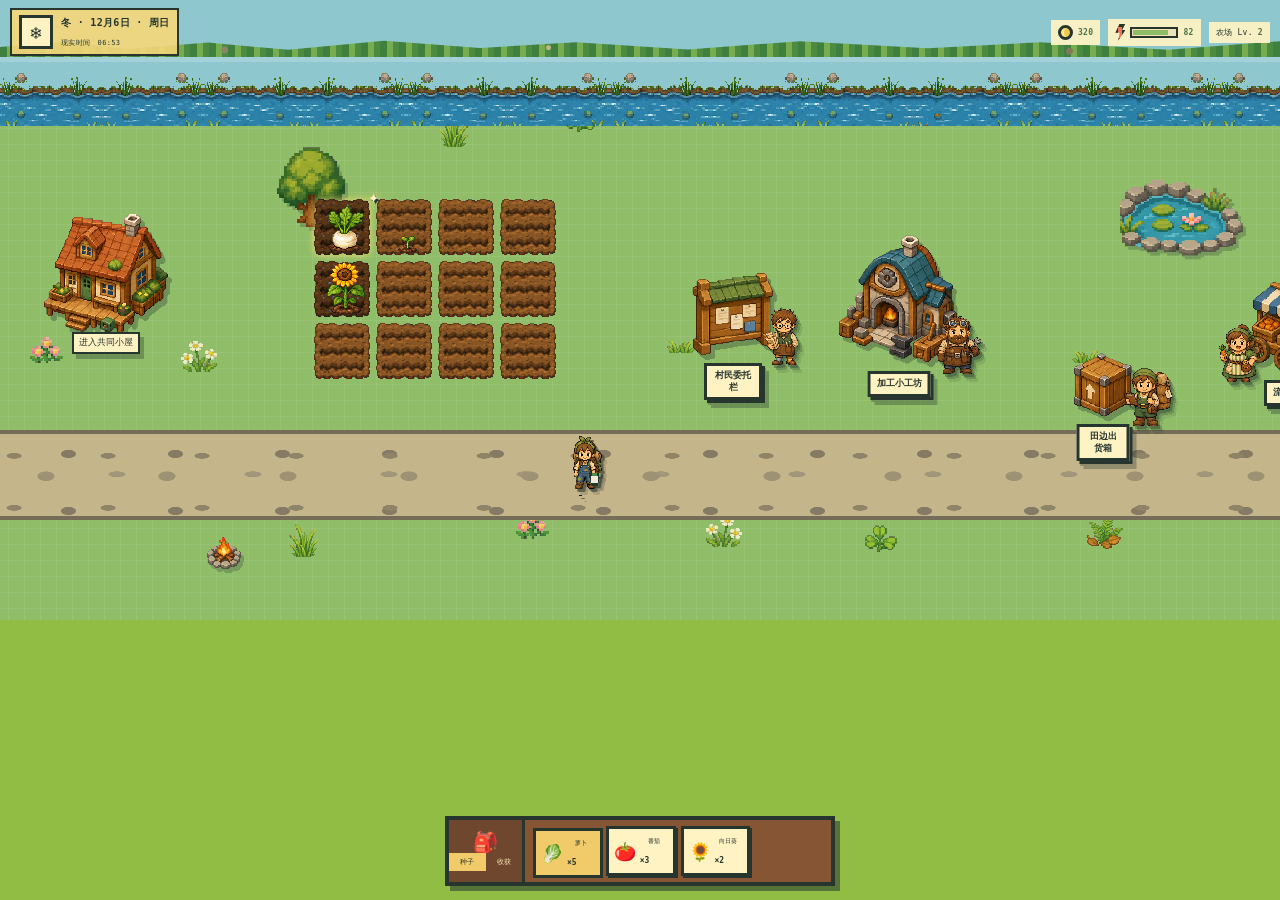
==== commit 8195edd5: "Add draggable beach panorama and fixed horizontal farm street" ====
--- a/game/index.html
+++ b/game/index.html
@@ -633,6 +633,24 @@
     @keyframes shipping-hover{50%{transform:translateY(-4px)}}@keyframes shipping-drop{to{transform:translate(0,130px) scale(.4);opacity:0}}@keyframes crate-open{50%{transform:rotate(-38deg)}}@keyframes crate-peek{50%{transform:rotate(-8deg)}}
     #travel,#profile,#friend-mode,[data-view="travel"],[data-view="profile"],.travel-share,#gossip-modal{display:none!important}
     @media(max-width:720px){body.gameplay-active #family-mode .farm-map{width:1040px!important;height:660px!important;min-height:660px}.field-seed-dock{bottom:9px;width:min(360px,calc(100% - 18px));grid-template-columns:62px minmax(0,1fr)}.field-bag-tabs .seed-basket{font-size:17px}.field-bag-slot,.field-bag-item{padding:3px;gap:2px}.field-bag-slot>span,.field-bag-item>i{font-size:16px}body.gameplay-active .rotate-hint{display:none!important}.shop-grid,.decor-grid{grid-template-columns:1fr}.merchant-talk{display:none}.shipping-item{min-width:50px}.shipping-scene{height:210px}.pet-room{height:265px}.wall-shelf{right:20px;width:105px}.pet-bed{right:15px;width:112px}.home-spirit-wrap{left:52%}}
+
+    /* Fixed horizontal village street: buildings are curated, not editable. */
+    #layout-toolbar{display:none!important}
+    body.gameplay-active #family-mode .farm-map{width:max(100%,1600px)!important;height:620px!important;min-height:620px;background-color:#8fbd68;background-image:linear-gradient(#8ec7ce 0 16%,#75a65c 16% 20%,transparent 20%),linear-gradient(90deg,rgba(255,255,255,.07) 1px,transparent 1px),linear-gradient(rgba(255,255,255,.07) 1px,transparent 1px);background-size:100% 100%,16px 16px,16px 16px}
+    body.gameplay-active #family-mode .farm-map:after{content:"";position:absolute;z-index:2;left:0;right:0;top:430px;height:82px;background-color:#c5b58b;background-image:radial-gradient(ellipse at 15% 42%,#8f8368 0 7px,transparent 8px),radial-gradient(ellipse at 38% 67%,#9d9274 0 8px,transparent 9px),radial-gradient(ellipse at 64% 35%,#857a63 0 7px,transparent 8px),radial-gradient(ellipse at 86% 61%,#a2977a 0 8px,transparent 9px);background-size:94px 52px,121px 63px,107px 57px,136px 66px;border-top:4px solid #756d57;border-bottom:4px solid #756d57;pointer-events:none}
+    body.gameplay-active #family-mode .farm-stream{left:0;right:0;top:54px!important;height:72px!important;z-index:1}
+    body.gameplay-active #family-mode .farm-house{left:35px!important;right:auto!important;top:205px!important}
+    body.gameplay-active #family-mode .plots{left:305px!important;right:auto!important;top:190px!important}
+    body.gameplay-active #family-mode .quest-object{left:675px!important;right:auto!important;top:244px!important}
+    body.gameplay-active #family-mode .workshop-object{left:825px!important;right:auto!important;top:220px!important;transform:none!important}
+    body.gameplay-active #family-mode .shipping-bin-object{left:1050px!important;right:auto!important;top:315px!important}
+    body.gameplay-active #family-mode .merchant-object{left:1230px!important;right:auto!important;top:255px!important}
+    body.gameplay-active #family-mode .rest-tent-object{left:1450px!important;right:auto!important;top:300px!important}
+    body.gameplay-active #family-mode .tree.t1{left:250px!important;top:125px!important}body.gameplay-active #family-mode .tree.t2{left:1510px!important;top:130px!important}
+    body.gameplay-active #family-mode .pond{left:1120px!important;right:auto!important;top:145px!important}
+    body.gameplay-active #family-mode .scene-player-object{left:570px;top:465px}
+    body.gameplay-active #family-mode .path-piece,body.gameplay-active #family-mode .scene-path{display:none!important}
+    @media(max-width:720px){body.gameplay-active #family-mode .farm-map{width:1540px!important;height:600px!important;min-height:600px}.interaction-prompt{bottom:74px}}
   </style>
 </head>
 <body>
@@ -1584,10 +1602,10 @@
     return raw.filter((point,index,list)=>{if(index===0||index===list.length-1)return true;const a=list[index-1],b=list[index+1];return Math.sign(point.x-a.x)!==Math.sign(b.x-point.x)||Math.sign(point.y-a.y)!==Math.sign(b.y-point.y)})
   }
   function setCamera(x,y,immediate=false){
-    const maxX=Math.max(0,layoutMap.clientWidth-farmViewport.clientWidth),maxY=Math.max(0,layoutMap.clientHeight-farmViewport.clientHeight);cameraX=clamp(x,0,maxX);cameraY=clamp(y,0,maxY);layoutMap.classList.toggle("camera-moving",!immediate);layoutMap.style.transform=`translate3d(${-Math.round(cameraX)}px,${-Math.round(cameraY)}px,0)`
+    const maxX=Math.max(0,layoutMap.clientWidth-farmViewport.clientWidth);cameraX=clamp(x,0,maxX);cameraY=0;layoutMap.classList.toggle("camera-moving",!immediate);layoutMap.style.transform=`translate3d(${-Math.round(cameraX)}px,0,0)`
   }
   function updateCamera(immediate=false){
-    if(!document.body.classList.contains("gameplay-active"))return;const p=playerPosition();setCamera(p.x-farmViewport.clientWidth*.48,p.y-farmViewport.clientHeight*.62,immediate)
+    if(!document.body.classList.contains("gameplay-active"))return;const p=playerPosition();setCamera(p.x-farmViewport.clientWidth*.48,0,immediate)
   }
   function faceDirection(dx,dy){farmPlayer.dataset.dir=Math.abs(dx)>Math.abs(dy)?(dx>0?"right":"left"):(dy>0?"front":"back")}
   function movePlayerTo(x,y,onDone){
@@ -1643,7 +1661,7 @@
   farmViewport.addEventListener("pointermove",e=>{
     if(!panGesture||panGesture.id!==e.pointerId)return;const dx=e.clientX-panGesture.startX,dy=e.clientY-panGesture.startY;
     if(!panGesture.dragging&&Math.hypot(dx,dy)>8){panGesture.dragging=true;farmViewport.classList.add("camera-dragging");try{farmViewport.setPointerCapture(e.pointerId)}catch(err){}}
-    if(!panGesture.dragging)return;e.preventDefault();setCamera(panGesture.originX-dx,panGesture.originY-dy,true)
+    if(!panGesture.dragging)return;e.preventDefault();setCamera(panGesture.originX-dx,0,true)
   },{passive:false});
   const finishCameraPan=e=>{if(!panGesture||panGesture.id!==e.pointerId)return;if(panGesture.dragging){suppressMapClickUntil=Date.now()+260;farmViewport.classList.remove("camera-dragging");layoutMap.classList.remove("camera-moving")}panGesture=null};
   farmViewport.addEventListener("pointerup",finishCameraPan);farmViewport.addEventListener("pointercancel",finishCameraPan);
@@ -1740,7 +1758,10 @@
   $("preview-memory")?.addEventListener("click",generate);
   syncRealDay();
   render();
-  setupBuildingLayout();
+  buildingLayouts={};
+  localStorage.removeItem(buildingLayoutStorageKey);
+  movableBuildings().forEach(el=>{el.style.removeProperty("left");el.style.removeProperty("right");el.style.removeProperty("top");el.style.removeProperty("bottom");el.style.removeProperty("transform")});
+  layoutToolbar?.remove();
   document.body.classList.toggle("gameplay-active",currentRoom!=="friends");
   if(currentRoom!=="friends")requestAnimationFrame(()=>updateCamera(true));
   window.addEventListener("resize",()=>requestAnimationFrame(()=>updateCamera(true)));
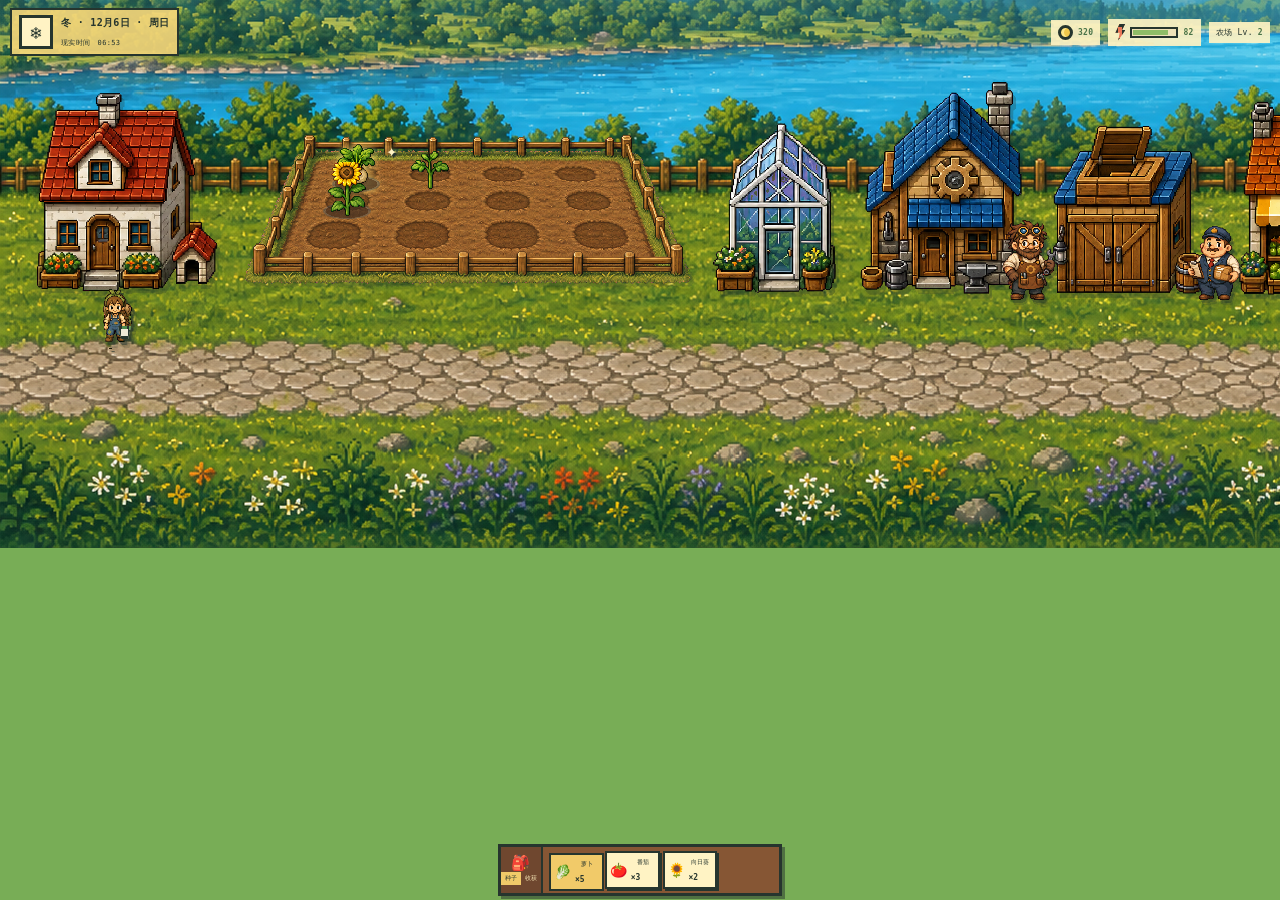
==== commit 83558c07: "Publish latest Moyu98 demo" ====
--- a/game/index.html
+++ b/game/index.html
@@ -418,12 +418,7 @@
     #family-mode .gd07{left:42%;top:620px}#family-mode .gd08{right:4%;top:625px;transform:scaleX(-1)}#family-mode .gd09{left:2%;top:825px}
     #family-mode .gd10{left:43%;top:838px}#family-mode .gd11{right:10%;top:828px}#family-mode .gd12{left:7%;top:980px}
     #family-mode .gd13{right:26%;top:1005px}#family-mode .gd14{right:4%;top:1070px}#family-mode .gd15{left:35%;top:1120px;transform:scaleX(-1)}#family-mode .gd16{right:20%;top:1135px}
-    /* Generated tilled-soil paving for the clickable field */
-    #family-mode .plots{gap:4px;padding:8px;background:transparent;border:0;box-shadow:none}
-    #family-mode .plot{border:0;background-color:transparent;background-image:url("assets/sprites/farm-soil-dry.png");background-position:center;background-size:100% 100%;background-repeat:no-repeat;box-shadow:none;image-rendering:pixelated}
-    #family-mode .plot:hover{background-color:transparent;filter:brightness(1.08)}
-    #family-mode .plot.watered{background-color:transparent;background-image:url("assets/sprites/farm-soil-watered.png")}
-    #family-mode .plot.empty:after,#family-mode .plot.watered:after{display:none}
+    /* Field visuals are supplied by the V2 perspective field component. */
     #family-mode .plot.mature{border:0;box-shadow:none;filter:drop-shadow(0 0 4px #f4d96f)}
     @media(max-width:420px){
       #family-mode .ground-decal{transform:scale(.86)}
@@ -607,9 +602,6 @@
     body.gameplay-active .interaction-prompt.show + .field-seed-dock{opacity:0;pointer-events:none;transform:translate(-50%,10px)}
     body.gameplay-active .toast{top:105px;bottom:auto;max-width:min(390px,calc(100% - 32px));text-align:center;white-space:normal}
     .crop-sprite{display:block;width:54px;height:54px;background-position:center bottom;background-size:contain;background-repeat:no-repeat;image-rendering:pixelated;filter:drop-shadow(1px 2px 0 rgba(61,43,27,.22))}
-    .crop-sprite.crop-turnip.stage-0{background-image:url("assets/sprites/crops-v1/crop-turnip-0.png")}.crop-sprite.crop-turnip.stage-1{background-image:url("assets/sprites/crops-v1/crop-turnip-1.png")}.crop-sprite.crop-turnip.stage-2{background-image:url("assets/sprites/crops-v1/crop-turnip-2.png")}.crop-sprite.crop-turnip.stage-3{background-image:url("assets/sprites/crops-v1/crop-turnip-3.png")}
-    .crop-sprite.crop-tomato.stage-0{background-image:url("assets/sprites/crops-v1/crop-tomato-0.png")}.crop-sprite.crop-tomato.stage-1{background-image:url("assets/sprites/crops-v1/crop-tomato-1.png")}.crop-sprite.crop-tomato.stage-2{background-image:url("assets/sprites/crops-v1/crop-tomato-2.png")}.crop-sprite.crop-tomato.stage-3{background-image:url("assets/sprites/crops-v1/crop-tomato-3.png")}
-    .crop-sprite.crop-sunflower.stage-0{background-image:url("assets/sprites/crops-v1/crop-sunflower-0.png")}.crop-sprite.crop-sunflower.stage-1{background-image:url("assets/sprites/crops-v1/crop-sunflower-1.png")}.crop-sprite.crop-sunflower.stage-2{background-image:url("assets/sprites/crops-v1/crop-sunflower-2.png")}.crop-sprite.crop-sunflower.stage-3{background-image:url("assets/sprites/crops-v1/crop-sunflower-3.png")}
     .pet-room{background-color:#e7c58b;background-image:linear-gradient(180deg,rgba(255,255,255,.16),transparent 55%),repeating-linear-gradient(90deg,rgba(119,79,44,.1) 0 2px,transparent 2px 34px)}.pet-room:after{height:62px;background:repeating-linear-gradient(90deg,#a46d43 0 46px,#8f5c3d 46px 49px)}
     .home-spirit-wrap{position:absolute;left:50%;bottom:21px;width:116px;height:116px;transform:translateX(-50%);z-index:5;border:0;background:transparent;padding:0;cursor:pointer;transition:left .38s steps(4),transform .18s}.home-spirit-wrap .home-spirit{position:static!important;transform:none!important;margin:0}.home-spirit-wrap:focus-visible{outline:3px dashed #fff3c4}.home-spirit-wrap.eating{left:118px}.home-spirit-wrap.eating .home-spirit{animation:pet-eat .32s steps(2) 4!important}.home-spirit-wrap.petted .home-spirit{animation:pet-squish .42s steps(3) 2!important}.home-spirit-wrap.playing .home-spirit{animation:pet-play .3s steps(2) 4!important}
     .pet-reaction{position:absolute;z-index:8;left:50%;top:20px;transform:translate(-50%,-5px);max-width:230px;padding:7px 9px;border:3px solid var(--ink);background:#fff3c4;box-shadow:3px 3px 0 var(--ink);font-size:8px;opacity:0;transition:opacity .15s,transform .15s;pointer-events:none}.pet-reaction.show{opacity:1;transform:translate(-50%,0)}.pet-food-effect{position:absolute;z-index:7;left:75px;bottom:68px;color:#795039;font-size:17px;opacity:0}.pet-food-effect.show{opacity:1;animation:food-crumbs .45s steps(3) 3}.food-bowl.full:after{content:"●●●";color:#bd7043}.food-bowl.empty:after{content:""}
@@ -631,26 +623,270 @@
     /* Shipping is reduced to one readable scene and one decisive action. */
     .shipping-scene-sheet{padding:0;overflow:hidden;background:#f8e9bd}.shipping-scene{position:relative;height:230px;overflow:hidden;background:#8dbd72;border-bottom:4px solid var(--ink)}.shipping-sky{position:absolute;left:0;right:0;top:0;height:88px;background:#9dced4;border-bottom:4px solid #609378}.shipping-sky:after{content:"☁";position:absolute;right:45px;top:20px;color:#eef6db;font-size:46px}.shipping-fence{position:absolute;left:0;right:0;bottom:42px;height:32px;border-top:8px solid #795139;border-bottom:8px solid #795139;background:repeating-linear-gradient(90deg,transparent 0 38px,#795139 38px 46px)}.shipping-crate{position:absolute;z-index:4;left:50%;bottom:14px;width:132px;height:91px;transform:translateX(-50%);background:#a86c3d;border:5px solid var(--ink);box-shadow:inset 0 -16px #865130,6px 6px rgba(38,53,46,.35)}.shipping-lid{position:absolute;left:-10px;right:-10px;top:-18px;height:24px;background:#c2864b;border:5px solid var(--ink);transform-origin:left bottom}.shipping-crate.ready .shipping-lid{animation:crate-peek .7s steps(2) infinite}.shipping-mark{position:absolute;left:51px;top:26px;background:#7f4c30;color:#fff0b1;border:3px solid var(--ink);font-style:normal;padding:3px 8px}.shipping-items{position:absolute;z-index:6;left:12px;right:12px;top:24px;display:flex;justify-content:center;gap:8px;pointer-events:none}.shipping-item{min-width:61px;padding:6px;border:3px solid var(--ink);background:#fff3c4;text-align:center;box-shadow:3px 3px var(--ink);animation:shipping-hover 1.1s steps(2) infinite}.shipping-item i{display:block;font-style:normal;font-size:22px}.shipping-item b{font-size:7px}.shipping-item.empty{filter:grayscale(1);opacity:.55}.shipping-note{position:absolute;z-index:5;right:15px;bottom:18px;background:#fff3c4;border:3px solid var(--ink);padding:5px;font-size:7px;transform:rotate(-2deg)}.shipping-summary{display:flex;justify-content:space-between;align-items:center;gap:12px;padding:13px 16px 4px}.shipping-summary h2{margin:3px 0}.shipping-summary small{font-size:7px}.shipping-summary>strong{white-space:nowrap;border:3px solid var(--ink);background:#f2ca69;padding:9px;font-size:10px}.shipping-scene-sheet .scene-menu-actions{padding:0 16px 16px}.shipping-scene-sheet #shipping-sell{grid-column:1/-1;background:#d79254}.shipping-scene-sheet.selling .shipping-item{animation:shipping-drop .48s steps(4) forwards}.shipping-scene-sheet.selling .shipping-lid{animation:crate-open .55s steps(3)}
     @keyframes shipping-hover{50%{transform:translateY(-4px)}}@keyframes shipping-drop{to{transform:translate(0,130px) scale(.4);opacity:0}}@keyframes crate-open{50%{transform:rotate(-38deg)}}@keyframes crate-peek{50%{transform:rotate(-8deg)}}
+    /* Selective shipping: keep the scene visible and choose each quantity explicitly. */
+    .shipping-scene-sheet{width:min(880px,calc(100vw - 24px));max-height:min(92vh,660px);overflow:auto;text-align:left}
+    .shipping-layout{display:grid;grid-template-columns:minmax(330px,1.05fr) minmax(330px,.95fr);min-height:430px}
+    .shipping-layout .shipping-scene{height:auto;min-height:430px;border:0;border-right:4px solid var(--ink);background:linear-gradient(#9bcbd0 0 31%,#84b568 31% 70%,#a67d55 70%)}
+    .shipping-layout .shipping-sky{height:132px;background:linear-gradient(#8dc6d1,#c7dfc4);border-bottom:5px solid #68986f}
+    .shipping-layout .shipping-sky:after{content:"☁";right:auto;left:44px;top:28px;font-size:54px}
+    .shipping-layout .shipping-fence{bottom:94px}
+    .shipping-player,.shipping-clerk{position:absolute;z-index:5;background-position:center bottom;background-size:contain;background-repeat:no-repeat;image-rendering:pixelated;filter:drop-shadow(3px 4px 0 rgba(38,53,46,.3))}
+    .shipping-player{left:34px;bottom:38px;width:76px;height:145px;background-image:url("assets/village-v2/npcs/shipping-player.png")}
+    .shipping-clerk{right:24px;bottom:104px;width:78px;height:116px;background-image:url("assets/village-v2/npcs/shipping-clerk.png")}
+    .shipping-clerk-talk{position:absolute;z-index:7;right:13px;bottom:224px;max-width:155px;padding:7px 9px;border:3px solid var(--ink);background:#fff5cf;box-shadow:3px 3px var(--ink);font-size:7px;line-height:1.45}
+    .shipping-clerk-talk:after{content:"";position:absolute;right:30px;bottom:-12px;border:6px solid transparent;border-top-color:var(--ink)}
+    .shipping-layout .shipping-crate{left:55%;bottom:44px;width:142px;height:100px}
+    .shipping-layout .shipping-note{right:15px;bottom:17px}
+    .shipping-handcart{position:absolute;z-index:3;right:20px;bottom:37px;width:84px;height:38px;border:5px solid var(--ink);background:#93613f;transform:skewX(-8deg)}
+    .shipping-handcart:before,.shipping-handcart:after{content:"";position:absolute;bottom:-19px;width:22px;height:22px;border:5px solid var(--ink);border-radius:50%;background:#655342}
+    .shipping-handcart:before{left:3px}.shipping-handcart:after{right:3px}
+    .shipping-layout .shipping-items{left:115px;right:95px;top:176px;gap:5px}
+    .shipping-layout .shipping-item{min-width:46px;padding:4px}.shipping-layout .shipping-item i{font-size:18px}
+    .shipping-picker-panel{display:flex;min-width:0;flex-direction:column;padding:22px 18px 16px;background:#f8e9bd}
+    .shipping-picker-panel .shipping-summary{padding:0 0 12px;border-bottom:3px solid #b48a55}
+    .shipping-picker-panel .shipping-summary h2{font-size:16px;margin:4px 0}.shipping-picker-panel .shipping-summary small{line-height:1.45}
+    .shipping-picker{display:grid;flex:1;min-height:0;align-content:start;gap:7px;margin:12px 0;overflow:auto}
+    .shipping-pick-row{display:grid;grid-template-columns:42px minmax(72px,1fr) 31px 32px 31px 54px;align-items:center;gap:5px;min-height:58px;padding:6px;border:3px solid #876343;background:#fff4cf;box-shadow:2px 2px #876343}
+    .shipping-pick-row.selected{background:#f7df9a}.shipping-pick-row.empty{filter:grayscale(.65);opacity:.58}
+    .shipping-pick-row>i{font-style:normal;font-size:25px;text-align:center}.shipping-pick-row>span{display:grid;gap:3px}.shipping-pick-row strong{font-size:8px}.shipping-pick-row small{font-size:6px;color:#755b42}
+    .shipping-pick-row button{width:31px;height:31px;border:3px solid var(--ink);background:#d2b47a;font-family:inherit;font-size:12px;cursor:pointer;box-shadow:2px 2px var(--ink)}
+    .shipping-pick-row button:last-of-type{background:#8eb568}.shipping-pick-row button:disabled{opacity:.35;cursor:default;box-shadow:none}
+    .shipping-pick-row>output{height:31px;display:grid;place-items:center;border:3px solid var(--ink);background:#fff9df;font-size:9px}
+    .shipping-pick-row>em{font-style:normal;text-align:right;font-size:7px;color:#765338}
+    .shipping-capacity{display:grid;grid-template-columns:auto 1fr auto;align-items:center;gap:8px;margin-top:auto;padding:9px;border:3px solid #876343;background:#f2ddb0;font-size:7px}
+    .shipping-capacity>i{height:14px;padding:2px;border:2px solid var(--ink);background:#d7c59b}.shipping-capacity>i>b{display:block;height:100%;width:0;background:#779d56;transition:width .18s steps(4)}
+    .shipping-actions{display:grid;grid-template-columns:1fr 1.25fr;gap:8px;margin-top:9px}.shipping-actions button{min-height:42px;border:3px solid var(--ink);background:#d8bd88;font-family:inherit;font-size:8px;cursor:pointer;box-shadow:3px 3px var(--ink)}
+    .shipping-actions #shipping-sell{background:#7fa55a;color:#fff8d2}.shipping-actions #shipping-sell:disabled{filter:grayscale(.7);opacity:.5;cursor:default}
+    @media(max-width:720px){
+      .shipping-layout{grid-template-columns:1fr}.shipping-layout .shipping-scene{min-height:220px;border-right:0;border-bottom:4px solid var(--ink)}
+      .shipping-layout .shipping-sky{height:72px}.shipping-layout .shipping-fence{bottom:46px}.shipping-player{left:18px;bottom:13px;width:52px;height:103px}.shipping-clerk{right:20px;bottom:53px;width:52px;height:78px}.shipping-clerk-talk{display:none}
+      .shipping-layout .shipping-crate{left:51%;bottom:18px;width:104px;height:73px}.shipping-handcart{right:14px;bottom:16px;transform:scale(.7) skewX(-8deg);transform-origin:bottom right}.shipping-layout .shipping-note{display:none}.shipping-layout .shipping-items{left:74px;right:72px;top:90px}
+      .shipping-picker-panel{padding:12px}.shipping-pick-row{grid-template-columns:36px minmax(60px,1fr) 29px 30px 29px 48px;gap:3px}.shipping-pick-row button{width:29px;height:29px}.shipping-pick-row>i{font-size:21px}
+    }
+    .shipping-station-sprite{
+      position:absolute;z-index:2;right:-12px;top:20px;width:355px;height:252px;
+      background:url("assets/shipping-v1/shipping-station-v1.png") center bottom/contain no-repeat;
+      image-rendering:pixelated;filter:drop-shadow(4px 5px 0 rgba(38,53,46,.3))
+    }
+    .shipping-clerk{
+      right:117px;top:108px;bottom:auto;width:48px;height:104px;
+      background-image:url("assets/shipping-v1/shipping-clerk-v1.png");clip-path:inset(0 0 27% 0);z-index:4
+    }
+    .shipping-clerk-talk{right:16px;bottom:auto;top:56px;z-index:7}
+    .shipping-layout .shipping-crate{
+      left:51%;bottom:35px;width:150px;height:132px;border:0;box-shadow:none;
+      background:transparent url("assets/shipping-v1/crate-closed-v1.png") center bottom/contain no-repeat;
+      image-rendering:pixelated;filter:drop-shadow(5px 6px 0 rgba(38,53,46,.32));transition:none
+    }
+    .shipping-layout .shipping-crate.ready{background-image:url("assets/shipping-v1/crate-open-v1.png")}
+    .shipping-layout .shipping-crate .shipping-lid,.shipping-layout .shipping-crate .shipping-mark{display:none}
+    .shipping-handcart{
+      right:4px;bottom:24px;width:120px;height:108px;border:0;background:transparent url("assets/shipping-v1/shipping-handcart-v1.png") center bottom/contain no-repeat;
+      transform:none;image-rendering:pixelated;filter:drop-shadow(3px 4px 0 rgba(38,53,46,.3))
+    }
+    .shipping-handcart:before,.shipping-handcart:after{display:none}
+    .shipping-scene-sheet.selling .shipping-crate{animation:shipping-crate-receive .52s steps(3)}
+    @keyframes shipping-crate-receive{50%{transform:translateX(-50%) translateY(4px) scale(.97)}}
+    @media(max-width:720px){
+      .shipping-station-sprite{right:-5px;top:5px;width:238px;height:168px}
+      .shipping-clerk{right:74px;top:62px;width:33px;height:72px}
+      .shipping-layout .shipping-crate{left:49%;bottom:10px;width:104px;height:92px}
+      .shipping-handcart{right:1px;bottom:5px;width:82px;height:75px;transform:none}
+    }
     #travel,#profile,#friend-mode,[data-view="travel"],[data-view="profile"],.travel-share,#gossip-modal{display:none!important}
     @media(max-width:720px){body.gameplay-active #family-mode .farm-map{width:1040px!important;height:660px!important;min-height:660px}.field-seed-dock{bottom:9px;width:min(360px,calc(100% - 18px));grid-template-columns:62px minmax(0,1fr)}.field-bag-tabs .seed-basket{font-size:17px}.field-bag-slot,.field-bag-item{padding:3px;gap:2px}.field-bag-slot>span,.field-bag-item>i{font-size:16px}body.gameplay-active .rotate-hint{display:none!important}.shop-grid,.decor-grid{grid-template-columns:1fr}.merchant-talk{display:none}.shipping-item{min-width:50px}.shipping-scene{height:210px}.pet-room{height:265px}.wall-shelf{right:20px;width:105px}.pet-bed{right:15px;width:112px}.home-spirit-wrap{left:52%}}
 
-    /* Fixed horizontal village street: buildings are curated, not editable. */
+    /* One illustrated lake-side village street; gameplay remains layered above it. */
     #layout-toolbar{display:none!important}
-    body.gameplay-active #family-mode .farm-map{width:max(100%,1600px)!important;height:620px!important;min-height:620px;background-color:#8fbd68;background-image:linear-gradient(#8ec7ce 0 16%,#75a65c 16% 20%,transparent 20%),linear-gradient(90deg,rgba(255,255,255,.07) 1px,transparent 1px),linear-gradient(rgba(255,255,255,.07) 1px,transparent 1px);background-size:100% 100%,16px 16px,16px 16px}
-    body.gameplay-active #family-mode .farm-map:after{content:"";position:absolute;z-index:2;left:0;right:0;top:430px;height:82px;background-color:#c5b58b;background-image:radial-gradient(ellipse at 15% 42%,#8f8368 0 7px,transparent 8px),radial-gradient(ellipse at 38% 67%,#9d9274 0 8px,transparent 9px),radial-gradient(ellipse at 64% 35%,#857a63 0 7px,transparent 8px),radial-gradient(ellipse at 86% 61%,#a2977a 0 8px,transparent 9px);background-size:94px 52px,121px 63px,107px 57px,136px 66px;border-top:4px solid #756d57;border-bottom:4px solid #756d57;pointer-events:none}
-    body.gameplay-active #family-mode .farm-stream{left:0;right:0;top:54px!important;height:72px!important;z-index:1}
-    body.gameplay-active #family-mode .farm-house{left:35px!important;right:auto!important;top:205px!important}
-    body.gameplay-active #family-mode .plots{left:305px!important;right:auto!important;top:190px!important}
-    body.gameplay-active #family-mode .quest-object{left:675px!important;right:auto!important;top:244px!important}
-    body.gameplay-active #family-mode .workshop-object{left:825px!important;right:auto!important;top:220px!important;transform:none!important}
-    body.gameplay-active #family-mode .shipping-bin-object{left:1050px!important;right:auto!important;top:315px!important}
-    body.gameplay-active #family-mode .merchant-object{left:1230px!important;right:auto!important;top:255px!important}
-    body.gameplay-active #family-mode .rest-tent-object{left:1450px!important;right:auto!important;top:300px!important}
-    body.gameplay-active #family-mode .tree.t1{left:250px!important;top:125px!important}body.gameplay-active #family-mode .tree.t2{left:1510px!important;top:130px!important}
-    body.gameplay-active #family-mode .pond{left:1120px!important;right:auto!important;top:145px!important}
-    body.gameplay-active #family-mode .scene-player-object{left:570px;top:465px}
-    body.gameplay-active #family-mode .path-piece,body.gameplay-active #family-mode .scene-path{display:none!important}
-    @media(max-width:720px){body.gameplay-active #family-mode .farm-map{width:1540px!important;height:600px!important;min-height:600px}.interaction-prompt{bottom:74px}}
+    body.gameplay-active #family-mode .farm-map{
+      width:max(100%,1850px)!important;height:100%!important;min-height:400px;
+      background:#83b866 url("assets/street/garden-street-panorama-v1.png") center -150px/1850px 620px no-repeat!important;
+      image-rendering:pixelated
+    }
+    body.gameplay-active #family-mode .farm-map:before,
+    body.gameplay-active #family-mode .farm-map:after,
+    body.gameplay-active #family-mode .farm-stream,
+    body.gameplay-active #family-mode .farm-bridge,
+    body.gameplay-active #family-mode .pond,
+    body.gameplay-active #family-mode .tree,
+    body.gameplay-active #family-mode .scene-decor,
+    body.gameplay-active #family-mode .ground-decal,
+    body.gameplay-active #family-mode .path-piece,
+    body.gameplay-active #family-mode .scene-path{display:none!important}
+    body.gameplay-active #family-mode .gossip-object,
+    body.gameplay-active #family-mode .travel-object{display:none!important}
+    body.gameplay-active #family-mode .farm-house,
+    body.gameplay-active #family-mode .village-building{
+      background:none!important;border:0!important;box-shadow:none!important;clip-path:none!important;
+      filter:none!important;outline:0;transform:none!important
+    }
+    body.gameplay-active #family-mode .farm-house:before,
+    body.gameplay-active #family-mode .farm-house:after,
+    body.gameplay-active #family-mode .village-building .pixel-structure{display:none!important}
+    body.gameplay-active #family-mode .farm-house{left:48px!important;right:auto!important;top:20px!important;width:205px!important;height:275px!important}
+    body.gameplay-active #family-mode .plots{left:372px!important;right:auto!important;top:140px!important;gap:3px!important;padding:5px!important}
+    body.gameplay-active #family-mode .plot{width:48px!important;height:48px!important}
+    body.gameplay-active #family-mode .workshop-object{left:835px!important;right:auto!important;top:55px!important;width:195px!important;height:245px!important}
+    body.gameplay-active #family-mode .shipping-bin-object{left:1046px!important;right:auto!important;top:142px!important;width:92px!important;height:160px!important}
+    body.gameplay-active #family-mode .quest-object{left:1144px!important;right:auto!important;top:137px!important;width:102px!important;height:165px!important}
+    body.gameplay-active #family-mode .merchant-object{left:1240px!important;right:auto!important;top:70px!important;width:175px!important;height:235px!important}
+    body.gameplay-active #family-mode .rest-tent-object{left:1625px!important;right:auto!important;top:55px!important;width:190px!important;height:250px!important}
+    body.gameplay-active #family-mode .scene-player-object{left:300px;top:350px}
+    body.gameplay-active #family-mode .farm-house .house-sign,
+    body.gameplay-active #family-mode .village-building strong{
+      display:block!important;opacity:0!important;visibility:hidden;bottom:-3px!important;
+      padding:5px 7px!important;background:#fff3c4!important;border:3px solid var(--ink)!important;
+      box-shadow:3px 3px 0 rgba(38,53,46,.55);font-size:8px!important;transition:opacity .12s
+    }
+    body.gameplay-active #family-mode .farm-house:hover .house-sign,
+    body.gameplay-active #family-mode .farm-house:focus-visible .house-sign,
+    body.gameplay-active #family-mode .farm-house.nearby .house-sign,
+    body.gameplay-active #family-mode .village-building:hover strong,
+    body.gameplay-active #family-mode .village-building:focus-visible strong,
+    body.gameplay-active #family-mode .village-building.nearby strong{opacity:1!important;visibility:visible}
+    body.gameplay-active #family-mode .farm-house:hover,
+    body.gameplay-active #family-mode .farm-house:focus-visible,
+    body.gameplay-active #family-mode .village-building:hover,
+    body.gameplay-active #family-mode .village-building:focus-visible{
+      outline:3px dashed rgba(255,243,196,.9);outline-offset:-7px
+    }
+    body.gameplay-active #family-mode .pixel-npc{z-index:4}
+    body.gameplay-active .field-seed-dock{
+      bottom:6px;width:min(315px,calc(100% - 18px));grid-template-columns:48px minmax(0,1fr);
+      border-width:3px;box-shadow:3px 3px 0 rgba(38,53,46,.5)
+    }
+    body.gameplay-active .field-bag-tabs{border-right-width:2px}
+    body.gameplay-active .field-bag-tabs .seed-basket{font-size:15px;line-height:17px}
+    body.gameplay-active .field-bag-tabs .bag-tab{font-size:6px;padding:2px 1px}
+    body.gameplay-active .field-bag-panel{gap:3px;padding:4px}
+    body.gameplay-active .field-bag-slot,
+    body.gameplay-active .field-bag-item{height:38px;border-width:2px;padding:2px 3px}
+    body.gameplay-active .field-bag-slot>span,
+    body.gameplay-active .field-bag-item>i{font-size:14px}
+    @media(max-width:720px){
+      body.gameplay-active #family-mode .farm-map{width:1790px!important;height:100%!important;min-height:400px;background-position:center -145px!important;background-size:1790px 600px!important}
+      body.gameplay-active #family-mode .plots{left:360px!important;top:135px!important}
+      body.gameplay-active #family-mode .plot{width:46px!important;height:46px!important}
+      .interaction-prompt{bottom:74px}
+    }
+
+    /* Village V2: every gameplay object is an independent sprite node. */
+    body.gameplay-active #family-mode .farm-map{
+      width:max(100%,2176px)!important;height:100%!important;min-height:400px;
+      background:#78ad56 url("assets/village-v2/lakeside-street-backplate.png") center -180px/2176px 728px no-repeat!important
+    }
+    body.gameplay-active #family-mode .farm-house,
+    body.gameplay-active #family-mode .village-building,
+    body.gameplay-active #family-mode .scene-building{
+      position:absolute;background-color:transparent!important;background-position:center bottom!important;
+      background-size:contain!important;background-repeat:no-repeat!important;border:0!important;
+      box-shadow:none!important;filter:drop-shadow(3px 5px 0 rgba(38,53,46,.27))!important;
+      outline:0!important;clip-path:none!important;image-rendering:pixelated
+    }
+    body.gameplay-active #family-mode .farm-house{left:32px!important;top:88px!important;width:190px!important;height:208px!important;background-image:url("assets/village-v2/buildings/farmhouse.png")!important}
+    body.gameplay-active #family-mode .greenhouse-object{left:708px;top:118px;width:132px;height:180px;background-image:url("assets/village-v2/buildings/greenhouse.png")!important;pointer-events:none;z-index:5}
+    body.gameplay-active #family-mode .workshop-object{left:856px!important;top:76px!important;width:170px!important;height:222px!important;background-image:url("assets/village-v2/buildings/workshop.png")!important}
+    body.gameplay-active #family-mode .shipping-bin-object{left:1048px!important;top:120px!important;width:160px!important;height:178px!important;background-image:url("assets/village-v2/buildings/shipping-depot.png")!important}
+    body.gameplay-active #family-mode .merchant-object{left:1234px!important;top:96px!important;width:170px!important;height:203px!important;background-image:url("assets/village-v2/buildings/produce-shop.png")!important}
+    body.gameplay-active #family-mode .pet-house-object{left:1432px!important;top:130px!important;width:126px!important;height:170px!important;background-image:url("assets/village-v2/buildings/pet-house.png")!important}
+    body.gameplay-active #family-mode .cafe-object{left:1582px!important;top:75px!important;width:178px!important;height:226px!important;background-image:url("assets/village-v2/buildings/cafe.png")!important}
+    body.gameplay-active #family-mode .rest-tent-object{left:1810px!important;top:119px!important;width:162px!important;height:180px!important;background-image:url("assets/village-v2/buildings/rest-tent.png")!important}
+    body.gameplay-active #family-mode .quest-object{display:none!important}
+    body.gameplay-active #family-mode .plots{
+      left:242px!important;top:132px!important;width:452px!important;height:155px!important;
+      box-sizing:border-box;display:block!important;padding:0!important;
+      border:0!important;outline:0!important;box-shadow:none!important;
+      background:transparent url("assets/village-v2/field-base.png") center/100% 100% no-repeat!important;
+      filter:drop-shadow(3px 4px 0 rgba(38,53,46,.2));z-index:7!important;overflow:visible
+    }
+    body.gameplay-active #family-mode .plot{
+      position:absolute!important;width:66px!important;height:42px!important;border:0!important;
+      background:none!important;box-shadow:none!important;transform-origin:center bottom;overflow:visible
+    }
+    body.gameplay-active #family-mode .plot:nth-child(1){left:81px;top:20px}
+    body.gameplay-active #family-mode .plot:nth-child(2){left:155px;top:20px}
+    body.gameplay-active #family-mode .plot:nth-child(3){left:227px;top:20px}
+    body.gameplay-active #family-mode .plot:nth-child(4){left:300px;top:20px}
+    body.gameplay-active #family-mode .plot:nth-child(5){left:72px;top:47px}
+    body.gameplay-active #family-mode .plot:nth-child(6){left:152px;top:47px}
+    body.gameplay-active #family-mode .plot:nth-child(7){left:232px;top:47px}
+    body.gameplay-active #family-mode .plot:nth-child(8){left:312px;top:47px}
+    body.gameplay-active #family-mode .plot:nth-child(9){left:59px;top:80px}
+    body.gameplay-active #family-mode .plot:nth-child(10){left:147px;top:80px}
+    body.gameplay-active #family-mode .plot:nth-child(11){left:235px;top:80px}
+    body.gameplay-active #family-mode .plot:nth-child(12){left:324px;top:80px}
+    body.gameplay-active #family-mode .plot:nth-child(-n+4){transform:none;z-index:1}
+    body.gameplay-active #family-mode .plot:nth-child(n+5):nth-child(-n+8){transform:none;z-index:2}
+    body.gameplay-active #family-mode .plot:nth-child(n+9){transform:none;z-index:3}
+    body.gameplay-active #family-mode .plot.watered:after{
+      content:"";display:block!important;position:absolute;left:50%;bottom:2px;width:48px;height:16px;
+      transform:translateX(-50%);border-radius:50%;
+      background:radial-gradient(ellipse at center,rgba(66,45,31,.72) 0 62%,rgba(46,76,100,.35) 63% 72%,transparent 74%);
+      box-shadow:none!important;z-index:0;pointer-events:none
+    }
+    body.gameplay-active #family-mode .plot.empty:after{display:none!important}
+    body.gameplay-active #family-mode .plot.empty:hover,
+    body.gameplay-active #family-mode .plot.empty:focus-visible{filter:none!important;outline:0!important}
+    body.gameplay-active #family-mode .plot.empty:hover:before,
+    body.gameplay-active #family-mode .plot.empty:focus-visible:before{
+      content:"";position:absolute;left:7px;right:7px;bottom:2px;height:19px;border:2px dashed rgba(255,243,196,.82);
+      border-radius:50%;box-shadow:0 0 0 2px rgba(71,57,34,.18);pointer-events:none
+    }
+    body.gameplay-active #family-mode .crop-sprite{
+      position:absolute;left:50%;bottom:3px;width:54px;height:62px;margin:0!important;
+      transform:translateX(-50%)!important;background-position:center bottom;background-size:contain;z-index:2
+    }
+    body.gameplay-active #family-mode .plot:nth-child(-n+4) .crop-sprite{width:42px;height:48px}
+    body.gameplay-active #family-mode .plot:nth-child(n+5):nth-child(-n+8) .crop-sprite{width:48px;height:56px}
+    body.gameplay-active #family-mode .plot .crop-progress{z-index:12}
+    body.gameplay-active #family-mode .plots:after{
+      content:"";position:absolute;left:0;right:0;bottom:0;height:45px;
+      background:url("assets/village-v2/field-front-fence.png") center/100% 100% no-repeat;
+      image-rendering:pixelated;z-index:9;pointer-events:none
+    }
+    body.gameplay-active #family-mode .crop-sprite.crop-turnip.stage-0{background-image:url("assets/village-v2/crops/turnip-0.png")}
+    body.gameplay-active #family-mode .crop-sprite.crop-turnip.stage-1{background-image:url("assets/village-v2/crops/turnip-1.png")}
+    body.gameplay-active #family-mode .crop-sprite.crop-turnip.stage-2{background-image:url("assets/village-v2/crops/turnip-2.png")}
+    body.gameplay-active #family-mode .crop-sprite.crop-turnip.stage-3{background-image:url("assets/village-v2/crops/turnip-3.png")}
+    body.gameplay-active #family-mode .crop-sprite.crop-tomato.stage-0{background-image:url("assets/village-v2/crops/tomato-0.png")}
+    body.gameplay-active #family-mode .crop-sprite.crop-tomato.stage-1{background-image:url("assets/village-v2/crops/tomato-1.png")}
+    body.gameplay-active #family-mode .crop-sprite.crop-tomato.stage-2{background-image:url("assets/village-v2/crops/tomato-2.png")}
+    body.gameplay-active #family-mode .crop-sprite.crop-tomato.stage-3{background-image:url("assets/village-v2/crops/tomato-3.png")}
+    body.gameplay-active #family-mode .crop-sprite.crop-sunflower.stage-0{background-image:url("assets/village-v2/crops/sunflower-0.png")}
+    body.gameplay-active #family-mode .crop-sprite.crop-sunflower.stage-1{background-image:url("assets/village-v2/crops/sunflower-1.png")}
+    body.gameplay-active #family-mode .crop-sprite.crop-sunflower.stage-2{background-image:url("assets/village-v2/crops/sunflower-2.png")}
+    body.gameplay-active #family-mode .crop-sprite.crop-sunflower.stage-3{background-image:url("assets/village-v2/crops/sunflower-3.png")}
+    body.gameplay-active #family-mode .pixel-npc{
+      width:58px;height:88px;background-position:center bottom;background-size:contain;background-repeat:no-repeat;
+      image-rendering:pixelated;filter:drop-shadow(2px 3px 0 rgba(38,53,46,.3));animation:npc-idle 1.8s steps(2) infinite
+    }
+    body.gameplay-active #family-mode .pixel-npc:before,
+    body.gameplay-active #family-mode .pixel-npc:after{display:none}
+    body.gameplay-active #family-mode .npc-partner{background-image:url("assets/village-v2/npcs/farm-resident.png")}
+    body.gameplay-active #family-mode .npc-maker{right:-32px;bottom:-4px;background-image:url("assets/village-v2/npcs/workshop-maker.png")}
+    body.gameplay-active #family-mode .npc-shipping{right:-35px;bottom:-4px;background-image:url("assets/village-v2/npcs/shipping-clerk.png")}
+    body.gameplay-active #family-mode .npc-merchant{left:auto;right:38px;bottom:-4px;background-image:url("assets/village-v2/npcs/produce-owner.png")}
+    body.gameplay-active #family-mode .npc-cafe{right:-30px;bottom:-4px;background-image:url("assets/village-v2/npcs/barista.png")}
+    body.gameplay-active #family-mode .npc-pet{right:-34px;bottom:-4px;background-image:url("assets/village-v2/npcs/pet-keeper.png")}
+    body.gameplay-active #family-mode .npc-camp{right:-33px;bottom:-4px;background-image:url("assets/village-v2/npcs/camp-caretaker.png")}
+    body.gameplay-active #family-mode .partner-helper{left:160px!important;top:238px!important;width:58px;height:88px}
+    body.gameplay-active #family-mode .partner-helper .pixel-npc{left:0;top:0}
+    body.gameplay-active #family-mode .farm-house:hover,
+    body.gameplay-active #family-mode .farm-house:focus-visible,
+    body.gameplay-active #family-mode .village-building:hover,
+    body.gameplay-active #family-mode .village-building:focus-visible{
+      outline:0!important;filter:drop-shadow(0 0 5px rgba(255,243,196,.95)) drop-shadow(3px 5px 0 rgba(38,53,46,.27))!important
+    }
+    body.gameplay-active #family-mode .farm-house .house-sign,
+    body.gameplay-active #family-mode .village-building strong{bottom:-18px!important}
+    body.gameplay-active #family-mode .scene-player-object{left:100px;top:318px;z-index:18}
+    body.gameplay-active #family-mode #farm-decor-layer{display:none!important}
+    body.gameplay-active .field-seed-dock{bottom:4px;width:min(284px,calc(100% - 16px));grid-template-columns:42px minmax(0,1fr)}
+    @media(max-width:720px){
+      body.gameplay-active #family-mode .farm-map{width:2176px!important;min-height:400px;background-position:center -180px!important;background-size:2176px 728px!important}
+      body.gameplay-active #family-mode .plots{left:242px!important;top:132px!important;width:452px!important;height:155px!important}
+      body.gameplay-active #family-mode .plot{width:66px!important;height:42px!important}
+    }
   </style>
 </head>
 <body>
@@ -680,6 +916,7 @@
                 <div class="farm-map" id="farm-map">
                 <button class="farm-house" id="open-pet-home" aria-label="进入共同小屋"><span class="house-smoke" aria-hidden="true"></span><span class="house-sign">进入共同小屋</span></button>
                 <button class="partner-helper" id="partner-helper" aria-label="共同居民今日帮忙"><span class="pixel-npc npc-partner" aria-hidden="true"></span><small>今日帮忙</small></button>
+                <span class="scene-building greenhouse-object" aria-label="湖畔温室"></span>
                 <span class="tree t1"></span><span class="tree t2"></span><span class="pond"></span><span class="scene-decor flowers"></span><span class="scene-decor rocks"></span><span class="scene-decor stump"></span><span class="scene-decor campfire"></span><span class="decor-layer" id="farm-decor-layer"></span>
                 <span class="ground-decal short-grass gd01" aria-hidden="true"></span><span class="ground-decal clover gd02" aria-hidden="true"></span><span class="ground-decal daisies gd03" aria-hidden="true"></span><span class="ground-decal short-grass gd04" aria-hidden="true"></span><span class="ground-decal pink-flowers gd05" aria-hidden="true"></span><span class="ground-decal tall-grass gd06" aria-hidden="true"></span><span class="ground-decal clover gd07" aria-hidden="true"></span><span class="ground-decal daisies gd08" aria-hidden="true"></span><span class="ground-decal fern-leaves gd09" aria-hidden="true"></span><span class="ground-decal short-grass gd10" aria-hidden="true"></span><span class="ground-decal pink-flowers gd11" aria-hidden="true"></span><span class="ground-decal clover gd12" aria-hidden="true"></span><span class="ground-decal daisies gd13" aria-hidden="true"></span><span class="ground-decal tall-grass gd14" aria-hidden="true"></span><span class="ground-decal short-grass gd15" aria-hidden="true"></span><span class="ground-decal fern-leaves gd16" aria-hidden="true"></span>
                 <div class="plots" id="plots" aria-label="农田"></div>
@@ -687,11 +924,13 @@
                 <span class="path-piece path-piece-01 stone-straight" aria-hidden="true"></span><span class="path-piece path-piece-02 stone-curve" aria-hidden="true"></span><span class="path-piece path-piece-03 stone-door" aria-hidden="true"></span><span class="path-piece path-piece-04 stone-straight" aria-hidden="true"></span><span class="path-piece path-piece-05 stone-loose" aria-hidden="true"></span><span class="path-piece path-piece-06 stone-door" aria-hidden="true"></span><span class="path-piece path-piece-07 stone-door" aria-hidden="true"></span><span class="path-piece path-piece-08 stone-curve" aria-hidden="true"></span><span class="path-piece path-piece-09 stone-single" aria-hidden="true"></span><span class="path-piece path-piece-10 stone-pair" aria-hidden="true"></span>
                 <span class="farm-stream" aria-hidden="true"></span><span class="farm-bridge" aria-hidden="true"></span>
                 <button class="map-object village-building gossip-object" data-open-gossip aria-label="打开瓜田夜话"><span class="pixel-structure gossip-tree" aria-hidden="true"><i class="tree-crown"></i><i class="tree-trunk"></i><i class="chat-bubble">···</i></span><span class="pixel-npc npc-gossip" aria-hidden="true"></span><strong>瓜田夜话</strong></button>
-                <button class="map-object village-building shipping-bin-object" id="open-shipping-bin" aria-label="打开田边出货箱"><span class="pixel-structure pixel-shipping-bin" aria-hidden="true"><i class="bin-lid"></i><i class="bin-body"></i><i class="bin-arrow">↑</i></span><span class="pixel-npc npc-shipping" aria-hidden="true"></span><strong>田边出货箱</strong></button>
-                <button class="map-object village-building rest-tent-object" id="open-rest-tent" aria-label="进入休息帐篷"><span class="pixel-structure rest-tent" aria-hidden="true"><i class="tent-outer"></i><i class="tent-inner"></i><i class="tent-door"></i><i class="tent-flag"></i><i class="tent-zzz">Zzz</i></span><strong id="tent-label">休息帐篷</strong></button>
+                <button class="map-object village-building shipping-bin-object" id="open-shipping-bin" aria-label="打开出货仓"><span class="pixel-structure pixel-shipping-bin" aria-hidden="true"><i class="bin-lid"></i><i class="bin-body"></i><i class="bin-arrow">↑</i></span><span class="pixel-npc npc-shipping" aria-hidden="true"></span><strong>出货仓</strong></button>
+                <button class="map-object village-building rest-tent-object" id="open-rest-tent" aria-label="进入休息帐篷"><span class="pixel-structure rest-tent" aria-hidden="true"><i class="tent-outer"></i><i class="tent-inner"></i><i class="tent-door"></i><i class="tent-flag"></i><i class="tent-zzz">Zzz</i></span><span class="pixel-npc npc-camp" aria-hidden="true"></span><strong id="tent-label">休息帐篷</strong></button>
                 <button class="map-object village-building quest-object" id="open-scene-quests" aria-label="查看村民委托"><span class="pixel-structure notice-board" aria-hidden="true"><i class="notice-roof"></i><i class="notice-paper p1"></i><i class="notice-paper p2"></i><i class="notice-post left"></i><i class="notice-post right"></i><i class="notice-alert">!</i></span><span class="pixel-npc npc-clerk" aria-hidden="true"></span><strong>村民委托栏</strong></button>
                 <button class="map-object village-building workshop-object" id="open-scene-workshop" aria-label="进入加工小工坊"><span class="pixel-structure pixel-workshop" aria-hidden="true"><i class="workshop-roof"></i><i class="workshop-wall"></i><i class="workshop-door"></i><i class="workshop-window"></i><i class="workshop-chimney"></i><i class="workshop-smoke"></i></span><span class="pixel-npc npc-maker" aria-hidden="true"></span><strong>加工小工坊</strong></button>
-                <button class="map-object village-building merchant-object" id="open-scene-merchant" aria-label="拜访流动商人"><span class="pixel-structure merchant-cart" aria-hidden="true"><i class="cart-awning"></i><i class="cart-body"></i><i class="cart-wheel w1"></i><i class="cart-wheel w2"></i><i class="cart-flag"></i></span><span class="pixel-npc npc-merchant" aria-hidden="true"></span><strong>流动商车</strong></button>
+                <button class="map-object village-building merchant-object" id="open-scene-merchant" aria-label="进入蔬果商店"><span class="pixel-structure merchant-cart" aria-hidden="true"><i class="cart-awning"></i><i class="cart-body"></i><i class="cart-wheel w1"></i><i class="cart-wheel w2"></i><i class="cart-flag"></i></span><span class="pixel-npc npc-merchant" aria-hidden="true"></span><strong>蔬果商店</strong></button>
+                <button class="map-object village-building pet-house-object" id="open-pet-house" aria-label="进入宠物屋"><span class="pixel-npc npc-pet" aria-hidden="true"></span><strong>宠物屋</strong></button>
+                <button class="map-object village-building cafe-object" id="open-cafe" aria-label="进入湖畔咖啡馆休息"><span class="pixel-npc npc-cafe" aria-hidden="true"></span><strong>湖畔咖啡馆</strong></button>
                 <button class="map-object village-building travel-object" id="open-scene-travel" aria-label="打开俄罗斯旅行筹备"><span class="pixel-structure travel-station" aria-hidden="true"><i class="station-roof"></i><i class="station-wall"></i><i class="station-clock"></i><i class="station-door"></i><i class="station-track"></i><i class="station-sign">RUS</i></span><span class="pixel-npc npc-conductor" aria-hidden="true"></span><strong>俄罗斯旅行站</strong></button>
                 <button class="scene-player-object" id="open-scene-player" data-avatar="female" data-dir="front" aria-label="查看角色背包">
                   <span class="player-backpack" aria-hidden="true"></span>
@@ -964,14 +1203,33 @@
   <div class="modal" id="shipping-modal">
     <div class="sheet scene-menu-sheet shipping-scene-sheet">
       <button class="close" id="shipping-close">×</button>
-      <div class="shipping-scene">
-        <span class="shipping-sky"></span><span class="shipping-fence"></span>
-        <div class="shipping-items" id="shipping-inventory"></div>
-        <div class="shipping-crate" id="shipping-crate"><i class="shipping-lid"></i><i class="shipping-mark">↑</i></div>
-        <span class="shipping-note">今晚商人来收走</span>
+      <div class="shipping-layout">
+        <div class="shipping-scene">
+          <span class="shipping-sky"></span><span class="shipping-fence"></span>
+          <span class="shipping-station-sprite" aria-hidden="true"></span>
+          <span class="shipping-player" aria-label="背着背包的玩家"></span>
+          <span class="shipping-clerk" aria-label="出货站商人"></span>
+          <span class="shipping-clerk-talk">挑好再放，别把晚饭也卖了。</span>
+          <div class="shipping-items" id="shipping-inventory"></div>
+          <div class="shipping-crate" id="shipping-crate"><i class="shipping-lid"></i><i class="shipping-mark">↑</i></div>
+          <span class="shipping-handcart" aria-hidden="true"></span>
+          <span class="shipping-note">今晚结算 · 明早到账</span>
+        </div>
+        <section class="shipping-picker-panel">
+          <div class="shipping-summary">
+            <div><span class="eyebrow">田边出货箱</span><h2>今日出货</h2><small>从背包逐项选择数量，不会再一键清空。</small></div>
+            <strong>预计 🪙<b id="shipping-total">0</b></strong>
+          </div>
+          <div class="shipping-picker" id="shipping-picker"></div>
+          <div class="shipping-capacity">
+            <span>箱子容量</span><i><b id="shipping-capacity-bar"></b></i><strong><b id="shipping-capacity-used">0</b> / 12</strong>
+          </div>
+          <div class="shipping-actions">
+            <button id="shipping-cancel">暂不出货</button>
+            <button id="shipping-sell">确认出货</button>
+          </div>
+        </section>
       </div>
-      <div class="shipping-summary"><div><span class="eyebrow">田边出货箱</span><h2>把收获放进箱子</h2><small>只收农作物与加工品，种子会留在背包。</small></div><strong>预计 🪙<b id="shipping-total">0</b></strong></div>
-      <div class="scene-menu-actions"><button id="shipping-sell">拉下木杆 · 全部出货</button></div>
     </div>
   </div>
   <div class="modal" id="invite-modal">
@@ -1228,6 +1486,15 @@
     tomato:{icon:"🍅",name:"番茄",growSeconds:120,price:45},
     sunflower:{icon:"🌻",name:"向日葵",growSeconds:600,price:55}
   };
+  const shippingCatalog=[
+    {key:"turnip",icon:"🥬",name:"萝卜",price:30},
+    {key:"tomato",icon:"🍅",name:"番茄",price:45},
+    {key:"sunflower",icon:"🌻",name:"向日葵",price:55},
+    {key:"jam",icon:"🥫",name:"番茄酱",price:130},
+    {key:"berry",icon:"🫐",name:"浆果",price:18}
+  ];
+  const shippingCapacity=12;
+  let shippingSelection=Object.fromEntries(shippingCatalog.map(item=>[item.key,0]));
   const seasons=[["春","🌸"],["夏","☀️"],["秋","🍂"],["冬","❄️"]];
   const roomInfo={
     couple:{name:"朱朱的家园",members:"朱朱 · 1人",pet:"面包",petIcon:"",note:"今天先独自经营，面包负责盯着出货箱发呆"},
@@ -1374,13 +1641,57 @@
   function revealPlotProgress(index){
     selectedProgressPlot=index;clearTimeout(plotProgressTimer);plotProgressTimer=setTimeout(()=>{selectedProgressPlot=null;renderPlots()},2800)
   }
+  function resetShippingSelection(){
+    shippingSelection=Object.fromEntries(shippingCatalog.map(item=>[item.key,0]))
+  }
+  function shippingSelectionCount(){
+    return shippingCatalog.reduce((sum,item)=>sum+(shippingSelection[item.key]||0),0)
+  }
+  function renderShippingSelector(){
+    const picker=$("shipping-picker");if(!picker)return;
+    const s=state();
+    shippingCatalog.forEach(item=>{shippingSelection[item.key]=Math.max(0,Math.min(s.inv[item.key]||0,shippingSelection[item.key]||0))});
+    const used=shippingSelectionCount();
+    const total=shippingCatalog.reduce((sum,item)=>sum+(shippingSelection[item.key]||0)*item.price,0);
+    picker.innerHTML=shippingCatalog.map(item=>{
+      const owned=s.inv[item.key]||0,selected=shippingSelection[item.key]||0,full=used>=shippingCapacity;
+      return `<div class="shipping-pick-row${selected?" selected":""}${owned?"":" empty"}">
+        <i>${item.icon}</i><span><strong>${item.name}</strong><small>持有 ${owned} · 单价 🪙${item.price}</small></span>
+        <button type="button" data-ship-key="${item.key}" data-ship-delta="-1" ${selected?"":"disabled"} aria-label="减少${item.name}出货数量">−</button>
+        <output>${selected}</output>
+        <button type="button" data-ship-key="${item.key}" data-ship-delta="1" ${owned>selected&&!full?"":"disabled"} aria-label="增加${item.name}出货数量">＋</button>
+        <em>🪙${selected*item.price}</em>
+      </div>`
+    }).join("");
+    const selectedItems=shippingCatalog.filter(item=>(shippingSelection[item.key]||0)>0);
+    $("shipping-inventory").innerHTML=selectedItems.length?selectedItems.map(item=>`<span class="shipping-item"><i>${item.icon}</i><b>×${shippingSelection[item.key]}</b></span>`).join(""):`<span class="shipping-item empty"><i>?</i><b>还没装货</b></span>`;
+    $("shipping-total").textContent=total;$("shipping-capacity-used").textContent=used;$("shipping-capacity-bar").style.width=(used/shippingCapacity*100)+"%";
+    $("shipping-crate").classList.toggle("ready",used>0);$("shipping-sell").disabled=used===0
+  }
+  function adjustShippingSelection(key,delta){
+    const item=shippingCatalog.find(entry=>entry.key===key);if(!item)return;
+    const owned=state().inv[key]||0,current=shippingSelection[key]||0,used=shippingSelectionCount();
+    if(delta>0&&used>=shippingCapacity)return toast("出货箱装满了，先减少另一种货物");
+    shippingSelection[key]=Math.max(0,Math.min(owned,current+delta));renderShippingSelector()
+  }
+  function openShippingSelector(){
+    resetShippingSelection();renderShippingSelector();$("shipping-modal").classList.add("show")
+  }
+  function confirmShippingSelection(){
+    const s=state(),chosen=shippingCatalog.map(item=>({...item,qty:Math.min(s.inv[item.key]||0,shippingSelection[item.key]||0)})).filter(item=>item.qty>0);
+    const count=chosen.reduce((sum,item)=>sum+item.qty,0),total=chosen.reduce((sum,item)=>sum+item.qty*item.price,0);
+    if(!count)return toast("还没有挑选要出货的东西");
+    const sheet=$("shipping-modal").querySelector(".shipping-scene-sheet");sheet.classList.add("selling");
+    setTimeout(()=>{
+      chosen.forEach(item=>{s.inv[item.key]-=item.qty});s.coins+=total;gainXp(Math.ceil(total/25));resetShippingSelection();
+      sheet.classList.remove("selling");$("shipping-modal").classList.remove("show");toast("商人收走 "+count+" 件货物，金币 +"+total);render()
+    },520)
+  }
   function renderInventory(){
-    const items=[["turnip","🥬"],["tomato","🍅"],["sunflower","🌻"],["jam","🥫"],["berry","🫐"]],prices={turnip:30,tomato:45,sunflower:55,jam:130,berry:18},s=state();
+    const items=[["turnip","🥬"],["tomato","🍅"],["sunflower","🌻"],["jam","🥫"],["berry","🫐"]];
     const html=items.map(([key,icon])=>`<div class="slot${state().inv[key]?"":" empty"}">${state().inv[key]?icon:"空"}${state().inv[key]?`<b>${state().inv[key]}</b>`:""}</div>`).join("")+"<div class='slot empty'>+</div>";
     $("inventory").innerHTML=html;$("scene-inventory").innerHTML=html;
-    const sellable=items.filter(([key])=>(s.inv[key]||0)>0),shippingItems=$("shipping-inventory"),total=sellable.reduce((sum,[key])=>sum+(s.inv[key]||0)*prices[key],0);
-    shippingItems.innerHTML=sellable.length?sellable.map(([key,icon])=>`<span class="shipping-item"><i>${icon}</i><b>×${s.inv[key]}</b></span>`).join(""):`<span class="shipping-item empty"><i>?</i><b>箱子空空</b></span>`;
-    $("shipping-total").textContent=total;$("shipping-crate").classList.toggle("ready",total>0)
+    renderShippingSelector()
   }
   function updateClock(){
     const now=new Date(),sd=seasonData(now),week=["周日","周一","周二","周三","周四","周五","周六"][now.getDay()];
@@ -1496,12 +1807,6 @@
   function saveToday(){
     save();toast("经营进度已保存；作物会按照现实时间继续生长")
   }
-  function sellAll(toTravel=false){
-    const s=state(),prices={turnip:30,tomato:45,sunflower:55,jam:130,berry:18};let total=0;
-    Object.keys(prices).forEach(k=>{total+=(s.inv[k]||0)*prices[k];s.inv[k]=0});
-    if(!total)return toast("出货箱空得能听见回声");
-    const travelSave=toTravel?Math.max(1,Math.floor(total*.1)):0;s.coins+=total-travelSave;games.couple.travelFund+=travelSave;gainXp(Math.ceil(total/25));toast(travelSave?"出货完成：金币 +"+(total-travelSave)+"，旅行基金 +"+travelSave:"商人收走了今天的农产品：金币 +"+total);render()
-  }
   function switchRoom(id){
     if(!roomInfo[id])return;
     currentRoom=id;selectedSeed="turnip";syncRealDay();showView("home");render();toast("已进入「"+roomInfo[id].name+"」的独立农场存档")
@@ -1553,13 +1858,15 @@
     $("scene-menu-modal").classList.add("show")
   };
   $("open-scene-player").addEventListener("click",()=>openSceneMenu("backpack"));
-  $("open-rest-tent").addEventListener("click",()=>{updateRestUI();$("rest-modal").classList.add("show")});
+  const openRestModal=()=>{updateRestUI();$("rest-modal").classList.add("show")};
+  $("open-rest-tent").addEventListener("click",openRestModal);
+  $("open-cafe").addEventListener("click",openRestModal);
   $("rest-close").addEventListener("click",()=>$("rest-modal").classList.remove("show"));
   $("rest-modal").addEventListener("click",e=>{if(e.target===$("rest-modal"))$("rest-modal").classList.remove("show")});
   document.querySelectorAll("[data-rest-mode]").forEach(b=>b.addEventListener("click",()=>startRest(b.dataset.restMode)));
   $("rest-leave").addEventListener("click",leaveRest);
   const farmViewport=$("farm-viewport"),farmPlayer=$("open-scene-player"),interactionPrompt=$("interaction-prompt");
-  const MOVE_SPEED=92,PATH_GRID=24,PLAYER_RADIUS=19;
+  const MOVE_SPEED=82,PATH_GRID=24,PLAYER_RADIUS=19,STREET_MIN_Y=300,STREET_MAX_Y=330;
   let moveFrame=0,moveToken=0,pendingInteraction=null,interactionBypass=false,lastModalCloseAt=0,collisionSnapshot=[],streamSnapshot=null,bridgeSnapshot=null,cameraX=0,cameraY=0,panGesture=null,suppressMapClickUntil=0;
   const clamp=(value,min,max)=>Math.max(min,Math.min(max,value));
   const playerPosition=()=>({x:parseFloat(farmPlayer.style.left)||farmPlayer.offsetLeft,y:parseFloat(farmPlayer.style.top)||farmPlayer.offsetTop});
@@ -1578,25 +1885,25 @@
     collisionSnapshot=obstacleRects();const stream=document.querySelector("#family-mode .farm-stream"),bridge=document.querySelector("#family-mode .farm-bridge");streamSnapshot=stream&&stream.offsetParent?rectInMap(stream):null;bridgeSnapshot=bridge&&bridge.offsetParent?rectInMap(bridge):null
   }
   function pointBlocked(x,y){
-    if(x<PLAYER_RADIUS+6||x>layoutMap.clientWidth-PLAYER_RADIUS-6||y<112||y>layoutMap.clientHeight-PLAYER_RADIUS-8)return true;
+    if(x<PLAYER_RADIUS+6||x>layoutMap.clientWidth-PLAYER_RADIUS-6||y<STREET_MIN_Y||y>STREET_MAX_Y)return true;
     if(streamSnapshot){const sr=streamSnapshot,br=bridgeSnapshot;if(y>sr.y-PLAYER_RADIUS&&y<sr.y+sr.h+PLAYER_RADIUS&&(!br||!(x>br.x+25&&x<br.x+br.w-25)))return true}
     return collisionSnapshot.some(r=>pointInside(x,y,r))
   }
   function nearestWalkable(x,y){
-    x=clamp(x,PLAYER_RADIUS+7,layoutMap.clientWidth-PLAYER_RADIUS-7);y=clamp(y,112,layoutMap.clientHeight-PLAYER_RADIUS-9);
+    x=clamp(x,PLAYER_RADIUS+7,layoutMap.clientWidth-PLAYER_RADIUS-7);y=clamp(y,STREET_MIN_Y,STREET_MAX_Y);
     if(!pointBlocked(x,y))return{x,y};
     for(let ring=1;ring<=14;ring++)for(let step=0;step<ring*8;step++){const angle=step/(ring*8)*Math.PI*2,nx=x+Math.cos(angle)*ring*18,ny=y+Math.sin(angle)*ring*18;if(!pointBlocked(nx,ny))return{x:nx,y:ny}}
     return null
   }
   function findPath(start,target){
     refreshCollisionSnapshot();const safeTarget=nearestWalkable(target.x,target.y);if(!safeTarget)return[];
-    const cols=Math.ceil(layoutMap.clientWidth/PATH_GRID),rows=Math.ceil(layoutMap.clientHeight/PATH_GRID);
-    const node=(x,y)=>({x:clamp(Math.round(x/PATH_GRID),1,cols-2),y:clamp(Math.round(y/PATH_GRID),5,rows-2)});
+    const cols=Math.ceil(layoutMap.clientWidth/PATH_GRID),rows=Math.ceil(layoutMap.clientHeight/PATH_GRID),minStreetRow=Math.ceil(STREET_MIN_Y/PATH_GRID),maxStreetRow=Math.floor(STREET_MAX_Y/PATH_GRID);
+    const node=(x,y)=>({x:clamp(Math.round(x/PATH_GRID),1,cols-2),y:clamp(Math.round(y/PATH_GRID),minStreetRow,maxStreetRow)});
     const s=node(start.x,start.y),g=node(safeTarget.x,safeTarget.y),key=n=>n.x+","+n.y;
     const open=[{...s,g:0,f:0,parent:null}],best=new Map(),closed=new Set();best.set(key(s),0);
     const dirs=[[1,0],[-1,0],[0,1],[0,-1],[1,1],[1,-1],[-1,1],[-1,-1]];let end=null,guard=0;
     while(open.length&&guard++<7000){let pick=0;for(let i=1;i<open.length;i++)if(open[i].f<open[pick].f)pick=i;const cur=open.splice(pick,1)[0],ck=key(cur);if(closed.has(ck))continue;closed.add(ck);if(Math.abs(cur.x-g.x)<=1&&Math.abs(cur.y-g.y)<=1){end=cur;break}
-      for(const [dx,dy] of dirs){const nx=cur.x+dx,ny=cur.y+dy;if(nx<1||ny<5||nx>=cols-1||ny>=rows-1)continue;const px=nx*PATH_GRID,py=ny*PATH_GRID;if(pointBlocked(px,py))continue;if(dx&&dy&&(pointBlocked((cur.x+dx)*PATH_GRID,cur.y*PATH_GRID)||pointBlocked(cur.x*PATH_GRID,(cur.y+dy)*PATH_GRID)))continue;const ng=cur.g+(dx&&dy?1.414:1),nk=nx+","+ny;if(ng>=((best.get(nk)??Infinity)))continue;best.set(nk,ng);open.push({x:nx,y:ny,g:ng,f:ng+Math.hypot(g.x-nx,g.y-ny),parent:cur})}
+      for(const [dx,dy] of dirs){const nx=cur.x+dx,ny=cur.y+dy;if(nx<1||ny<minStreetRow||nx>=cols-1||ny>maxStreetRow)continue;const px=nx*PATH_GRID,py=ny*PATH_GRID;if(pointBlocked(px,py))continue;if(dx&&dy&&(pointBlocked((cur.x+dx)*PATH_GRID,cur.y*PATH_GRID)||pointBlocked(cur.x*PATH_GRID,(cur.y+dy)*PATH_GRID)))continue;const ng=cur.g+(dx&&dy?1.414:1),nk=nx+","+ny;if(ng>=((best.get(nk)??Infinity)))continue;best.set(nk,ng);open.push({x:nx,y:ny,g:ng,f:ng+Math.hypot(g.x-nx,g.y-ny),parent:cur})}
     }
     if(!end)return[];const raw=[];for(let cur=end;cur;cur=cur.parent)raw.push({x:cur.x*PATH_GRID,y:cur.y*PATH_GRID});raw.reverse();raw.push(safeTarget);
     return raw.filter((point,index,list)=>{if(index===0||index===list.length-1)return true;const a=list[index-1],b=list[index+1];return Math.sign(point.x-a.x)!==Math.sign(b.x-point.x)||Math.sign(point.y-a.y)!==Math.sign(b.y-point.y)})
@@ -1692,12 +1999,14 @@
   $("simulate-partner-join").addEventListener("click",()=>{const s=games.couple;if(s.partnerJoined)return toast("小林已经在家园里了");s.partnerJoined=true;$("invite-modal").classList.remove("show");toast("小林已加入；单人玩法仍然可以完整进行");render()});
   $("partner-helper").addEventListener("click",()=>{const s=games.couple,today=localDayKey();if(!s.partnerJoined)return;if(s.partnerHelpDate===today)return toast("小林今天已经帮过忙了");const plot=s.plots.find(p=>p&&!p.watered&&Date.now()<p.readyAt);if(plot){plot.watered=true;toast("小林路过时免费浇了一块地")}else{s.seeds.turnip++;toast("暂时没有地要浇，小林留下了萝卜种子 ×1")}s.partnerHelpDate=today;render()});
   document.querySelectorAll("[data-travel-order]").forEach(b=>b.addEventListener("click",()=>completeTravelOrder(b.dataset.travelOrder)));
-  $("open-shipping-bin").addEventListener("click",()=>$("shipping-modal").classList.add("show"));
+  $("open-shipping-bin").addEventListener("click",openShippingSelector);
   $("scene-menu-close").addEventListener("click",()=>$("scene-menu-modal").classList.remove("show"));
   $("scene-menu-modal").addEventListener("click",e=>{if(e.target===$("scene-menu-modal"))$("scene-menu-modal").classList.remove("show")});
   $("shipping-close").addEventListener("click",()=>$("shipping-modal").classList.remove("show"));
+  $("shipping-cancel").addEventListener("click",()=>$("shipping-modal").classList.remove("show"));
   $("shipping-modal").addEventListener("click",e=>{if(e.target===$("shipping-modal"))$("shipping-modal").classList.remove("show")});
-  $("shipping-sell").addEventListener("click",()=>{if(!Number($("shipping-total").textContent))return toast("出货箱空得能听见回声");const sheet=$("shipping-modal").querySelector(".shipping-scene-sheet");sheet.classList.add("selling");setTimeout(()=>{sellAll(false);sheet.classList.remove("selling");$("shipping-modal").classList.remove("show")},520)});
+  $("shipping-picker").addEventListener("click",e=>{const button=e.target.closest("[data-ship-key]");if(!button||button.disabled)return;adjustShippingSelection(button.dataset.shipKey,Number(button.dataset.shipDelta))});
+  $("shipping-sell").addEventListener("click",confirmShippingSelection);
   $("scene-quest-close").addEventListener("click",()=>$("scene-quest-modal").classList.remove("show"));
   $("scene-quest-modal").addEventListener("click",e=>{if(e.target===$("scene-quest-modal"))$("scene-quest-modal").classList.remove("show")});
   $("scene-craft").addEventListener("click",()=>$("craft-jam").click());
@@ -1719,12 +2028,14 @@
   $("send-meme").addEventListener("click",()=>{state().slack+=4;state().boss=Math.min(100,state().boss+9);toast("梗图精准命中群聊，但笑声引起了注意");render()});
   $("office-snack").addEventListener("click",()=>{state().slack+=3;state().boss=Math.max(0,state().boss-8);toast("茶水间休整成功，并听到了一条不可靠八卦");render()});
   $("next-day").addEventListener("click",saveToday);
-  $("sell-all").addEventListener("click",()=>sellAll(false));
+  $("sell-all").addEventListener("click",openShippingSelector);
   $("forage").addEventListener("click",()=>{if(!spendStamina(12))return;const found=1+Math.floor(Math.random()*3);state().inv.berry+=found;gainXp(4);toast("林边捡到蓝莓 ×"+found+"，以及一片不值钱的叶子");render()});
   $("craft-jam").addEventListener("click",()=>{if(state().resting)return toast("角色正在帐篷里休息，工坊暂时无人值守");if(state().inv.tomato<2)return toast("番茄不够，工坊只能加工空气");state().inv.tomato-=2;state().inv.jam++;gainXp(8);toast("制成番茄酱 ×1，锅没有爆炸");render()});
   $("feed-spirit").addEventListener("click",()=>{const s=state();if(s.inv.turnip>0)s.inv.turnip--;else if(s.coins>=15)s.coins-=15;else return toast("没食物也没钱，宠物决定啃桌角");const reward=8+Math.floor(Math.random()*6);s.coins+=reward;s.hunger=Math.min(100,s.hunger+18);s.mood=Math.min(100,s.mood+4);gainXp(3);toast(roomInfo[currentRoom].pet+"吃饱后从垫子下翻出 "+reward+" 金币");render()});
   $("play-spirit").addEventListener("click",()=>{if(!spendStamina(4))return;state().mood=Math.min(100,state().mood+12);gainXp(3);$("spirit-sprite").animate([{transform:"translateY(0)"},{transform:"translateY(-12px)"},{transform:"translateY(0)"}],{duration:500,iterations:1});toast("玩耍成功，宠物心情 +12");render()});
-  $("open-pet-home").addEventListener("click",()=>$("pet-home-modal").classList.add("show"));
+  const openPetRoom=()=>$("pet-home-modal").classList.add("show");
+  $("open-pet-home").addEventListener("click",openPetRoom);
+  $("open-pet-house").addEventListener("click",openPetRoom);
   $("pet-home-close").addEventListener("click",()=>$("pet-home-modal").classList.remove("show"));
   $("pet-home-modal").addEventListener("click",e=>{if(e.target===$("pet-home-modal"))$("pet-home-modal").classList.remove("show")});
   let petHomeBusy=false,petReactionTimer;
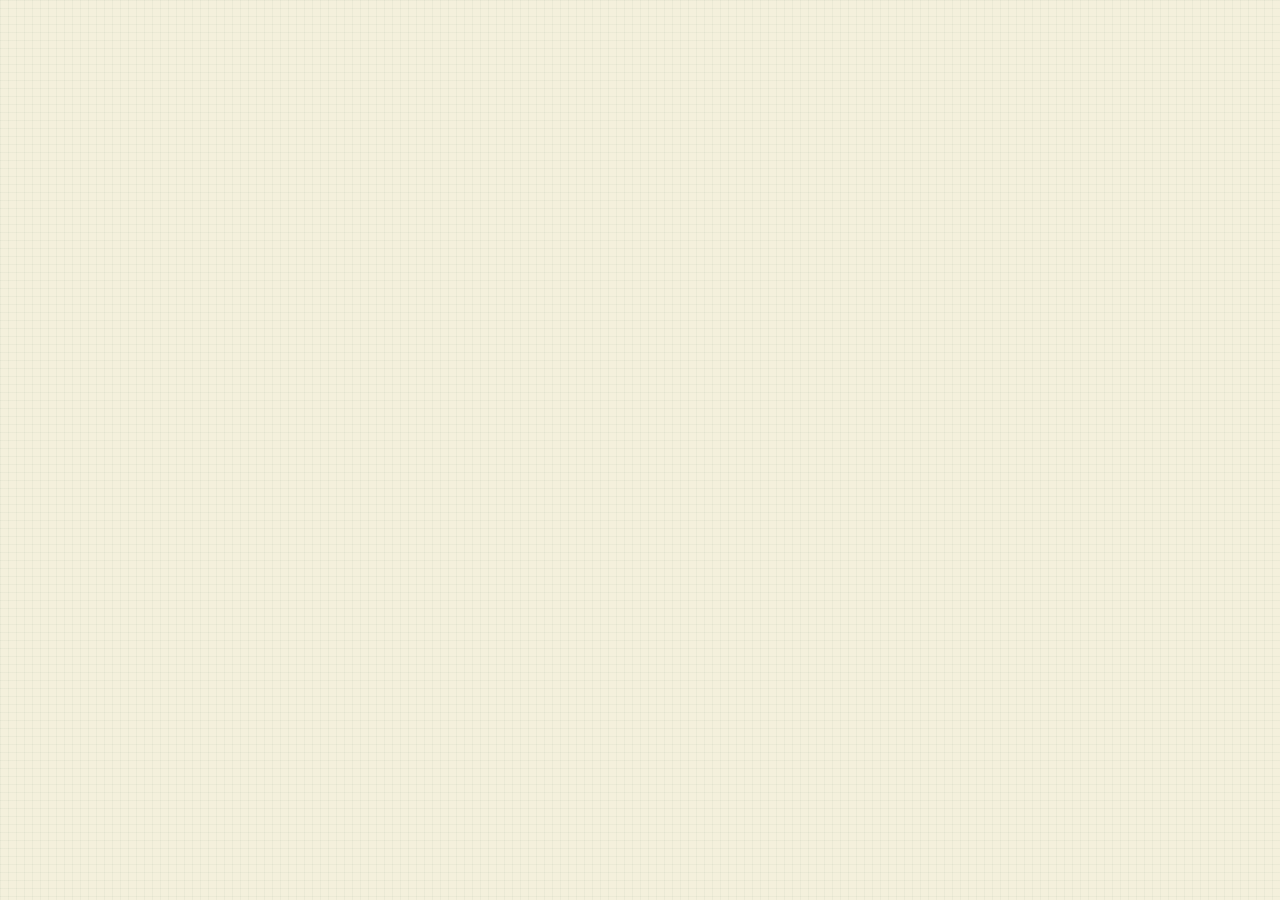
==== commit eaba8503: "Fix farm background coverage" ====
--- a/game/index.html
+++ b/game/index.html
@@ -3,7 +3,7 @@
 <head>
   <meta charset="utf-8">
   <meta name="viewport" content="width=device-width,initial-scale=1">
-  <title>共栖田园 · 像素模拟经营 Demo</title>
+  <title>鍏辨爾鐢板洯 路 鍍忕礌妯℃嫙缁忚惀 Demo</title>
   <style>
     :root{
       --ink:#27322e;--muted:#7b8781;--paper:#f6f8f5;--card:#fff;--line:#e6ebe7;
@@ -33,7 +33,7 @@
     .mobilebar{display:none}.modal{position:fixed;inset:0;background:rgba(28,39,33,.48);z-index:20;display:none;place-items:center;padding:20px}.modal.show{display:grid}.sheet{width:min(430px,100%);background:white;border-radius:24px;padding:32px;position:relative;text-align:center}.close{position:absolute;right:15px;top:15px;border:0;background:var(--paper);width:35px;height:35px;border-radius:11px;cursor:pointer}.sheet .petemoji{font-size:46px}.sheet h2{font-size:21px;margin:4px 0 6px}.sheet p{font-size:9px;color:var(--muted)}.sheet textarea{width:100%;min-height:115px;border:1px solid var(--line);background:var(--paper);border-radius:14px;padding:13px;resize:none;margin:12px 0}.toast{position:fixed;left:50%;bottom:27px;transform:translateX(-50%);background:#34443c;color:white;border-radius:99px;padding:11px 15px;font-size:10px;z-index:30;display:none;white-space:nowrap}.toast.show{display:block;animation:toast .2s ease}
     @keyframes breathe{50%{transform:translateY(-5px) rotate(1deg)}}@keyframes hop{30%{transform:translateY(-25px) rotate(-4deg)}65%{transform:translateY(0) rotate(3deg)}}@keyframes toast{from{opacity:0;transform:translate(-50%,10px)}}
     @media(max-width:980px){.side{width:195px}main{margin-left:195px;width:calc(100% - 195px)}.hero{grid-template-columns:1fr 1fr}.statbox{display:none}.travelgrid,.memorygrid{grid-template-columns:1fr}}
-    @media(max-width:720px){.side{display:none}main{margin:0;width:100%;padding-bottom:65px}header{height:68px;padding:0 17px}header>div:first-child small{display:none}header h1{font-size:17px;margin:0}header h1:before{content:"共 · ";color:var(--sage)}.avatar{display:none}.page{padding:7px 13px 30px}.hero{min-height:450px;padding:24px 21px;grid-template-columns:1fr;align-content:start}.copy h2{font-size:26px}.copy p{margin-bottom:0}.copy .soft{display:none}.petstage{height:195px}.pet{width:133px;height:109px}.statbox{display:flex;justify-content:center;gap:28px}.ring{width:70px;height:70px}.ring strong{font-size:17px}.quick{gap:7px}.quick button{display:flex;flex-direction:column;align-items:center;text-align:center;padding:10px 4px;gap:4px}.quick small{display:none}.action{width:37px;height:37px}.quick strong{font-size:9px}.cols{grid-template-columns:1fr}.card{padding:18px}.trip{grid-template-columns:105px 1fr}.tripcopy{padding:16px 13px}.pills,.arrow{display:none}.triphero{min-height:220px;padding:26px 23px}.bigart{left:34%;opacity:.72}.travelgrid,.memorygrid{grid-template-columns:1fr}.wishgrid{grid-template-columns:1fr 1fr}.memoryhead{align-items:start}.feature{grid-template-columns:1fr}.featureart{min-height:190px}.featurecopy{padding:25px}.profilehero{flex-wrap:wrap;padding:17px 0}.profilehero button{width:100%;margin:0}.profilegrid{grid-template-columns:1fr}.mobilebar{position:fixed;display:grid;grid-template-columns:repeat(4,1fr);left:0;right:0;bottom:0;height:64px;background:rgba(255,255,255,.95);border-top:1px solid var(--line);z-index:10}.mobilebar button{border:0;background:transparent;color:#949e99;font-size:18px;display:grid;place-content:center;justify-items:center;cursor:pointer}.mobilebar small{font-size:8px}.mobilebar button.active{color:var(--sage)}.toast{bottom:76px}}
+    @media(max-width:720px){.side{display:none}main{margin:0;width:100%;padding-bottom:65px}header{height:68px;padding:0 17px}header>div:first-child small{display:none}header h1{font-size:17px;margin:0}header h1:before{content:"鍏?路 ";color:var(--sage)}.avatar{display:none}.page{padding:7px 13px 30px}.hero{min-height:450px;padding:24px 21px;grid-template-columns:1fr;align-content:start}.copy h2{font-size:26px}.copy p{margin-bottom:0}.copy .soft{display:none}.petstage{height:195px}.pet{width:133px;height:109px}.statbox{display:flex;justify-content:center;gap:28px}.ring{width:70px;height:70px}.ring strong{font-size:17px}.quick{gap:7px}.quick button{display:flex;flex-direction:column;align-items:center;text-align:center;padding:10px 4px;gap:4px}.quick small{display:none}.action{width:37px;height:37px}.quick strong{font-size:9px}.cols{grid-template-columns:1fr}.card{padding:18px}.trip{grid-template-columns:105px 1fr}.tripcopy{padding:16px 13px}.pills,.arrow{display:none}.triphero{min-height:220px;padding:26px 23px}.bigart{left:34%;opacity:.72}.travelgrid,.memorygrid{grid-template-columns:1fr}.wishgrid{grid-template-columns:1fr 1fr}.memoryhead{align-items:start}.feature{grid-template-columns:1fr}.featureart{min-height:190px}.featurecopy{padding:25px}.profilehero{flex-wrap:wrap;padding:17px 0}.profilehero button{width:100%;margin:0}.profilegrid{grid-template-columns:1fr}.mobilebar{position:fixed;display:grid;grid-template-columns:repeat(4,1fr);left:0;right:0;bottom:0;height:64px;background:rgba(255,255,255,.95);border-top:1px solid var(--line);z-index:10}.mobilebar button{border:0;background:transparent;color:#949e99;font-size:18px;display:grid;place-content:center;justify-items:center;cursor:pointer}.mobilebar small{font-size:8px}.mobilebar button.active{color:var(--sage)}.toast{bottom:76px}}
     @media(max-width:380px){.wishgrid{grid-template-columns:1fr}}
 
     /* Pixel game skin */
@@ -50,7 +50,7 @@
       image-rendering:pixelated
     }
     body{
-      font-family:"SimSun","宋体","Microsoft YaHei",monospace;
+      font-family:"SimSun","瀹嬩綋","Microsoft YaHei",monospace;
       background:transparent;
       letter-spacing:.02em
     }
@@ -70,1879 +70,14 @@
     }
     .hero:before{border-radius:0;border:0;box-shadow:none;width:170px;height:120px;right:5%;top:20px;background:linear-gradient(135deg,transparent 20%,rgba(255,255,255,.38) 21% 42%,transparent 43% 58%,rgba(255,255,255,.28) 59% 78%,transparent 79%);clip-path:polygon(0 66%,16% 66%,16% 47%,33% 47%,33% 28%,67% 28%,67% 47%,84% 47%,84% 66%,100% 66%,100% 82%,0 82%)}
     .presence,.petname,.chip,.pills span,.wish span:last-of-type{border:2px solid var(--ink);border-radius:0;box-shadow:2px 2px 0 var(--ink);background:#fffbed}
-    .copy h2,.triphero h2,.memoryhead h2,.featurecopy h2{font-family:"SimSun","宋体",monospace;text-shadow:2px 2px 0 rgba(255,255,255,.6)}
+    .copy h2,.triphero h2,.memoryhead h2,.featurecopy h2{font-family:"SimSun","瀹嬩綋",monospace;text-shadow:2px 2px 0 rgba(255,255,255,.6)}
     .petstage{filter:none}
     .pet{
       width:144px;height:112px;border-radius:0;border:4px solid var(--ink);box-shadow:8px 8px 0 rgba(38,53,46,.25);
       background:#fffbed;clip-path:polygon(8% 23%,21% 23%,21% 0,38% 0,38% 17%,62% 17%,62% 0,79% 0,79% 23%,92% 23%,92% 36%,100% 36%,100% 78%,92% 78%,92% 91%,71% 91%,71% 100%,29% 100%,29% 91%,8% 91%,8% 78%,0 78%,0 36%,8% 36%)
     }
     .pet:before,.pet:after{display:none}
-    .eyes:before,.eyes:after{width:10px;height:12px;border-radius:0;background:var(--ink);top:50px}
-    .eyes:before{left:42px}.eyes:after{right:42px}
-    .mouth{width:16px;height:8px;border:0;border-bottom:4px solid var(--ink);border-radius:0;top:68px}
-    .star{background:var(--gold);color:var(--gold);width:10px;height:10px;top:19px;left:calc(50% - 5px);font-size:0;clip-path:polygon(40% 0,60% 0,60% 40%,100% 40%,100% 60%,60% 60%,60% 100%,40% 100%,40% 60%,0 60%,0 40%,40% 40%)}
-    .shadow{border-radius:0;filter:none;height:12px;background:rgba(38,53,46,.22);clip-path:polygon(9% 0,91% 0,91% 33%,100% 33%,100% 67%,91% 67%,91% 100%,9% 100%,9% 67%,0 67%,0 33%,9% 33%)}
-    .ring{border-radius:0;border:4px solid var(--ink);padding:7px;box-shadow:4px 4px 0 var(--ink);clip-path:polygon(14% 0,86% 0,86% 7%,93% 7%,93% 14%,100% 14%,100% 86%,93% 86%,93% 93%,86% 93%,86% 100%,14% 100%,14% 93%,7% 93%,7% 86%,0 86%,0 14%,7% 14%,7% 7%,14% 7%)}
-    .ring>div{border-radius:0;background:#fffbed}
-    .bar{height:11px;border:3px solid var(--ink);border-radius:0;background:#fffbed}.bar i{border-radius:0}
-    .quick button,.card,.wish,.trip,.triphero,.feature,.sheet{
-      border:3px solid var(--ink);border-radius:0;box-shadow:5px 5px 0 var(--ink);background:#fffbed
-    }
-    .quick button:hover{transform:translate(-2px,-2px);box-shadow:7px 7px 0 var(--ink)}
-    .quick button:active,.soft:active,.primary:active,.small:active{transform:translate(3px,3px);box-shadow:0 0 0 var(--ink)}
-    .action,.question,.summarygrid div,.distance,.setico{border-radius:0;border:2px solid var(--ink);box-shadow:2px 2px 0 var(--ink)}
-    .a1{background:var(--peach2)}.a2{background:#ddd3f1}.a3{background:var(--blue2)}.a4{background:var(--gold2)}
-    .soft,.primary,.small,.arrow,.close{
-      border:3px solid var(--ink);border-radius:0;box-shadow:4px 4px 0 var(--ink)
-    }
-    .primary{background:#5b9468}.soft{background:#fffbed}.small{background:#dce8c4}
-    .question{background:#edf0d3}
-    .letter blockquote{border-left:5px solid var(--gold);padding-left:14px}
-    .letterfoot,.settings button,.prep button,.tabs{border-color:var(--ink)}
-    .trip{background:#c9e4e7}.scene{background:linear-gradient(#9bc9cc 0 55%,#83ac78 55%)}
-    .scene .sun{border-radius:0;border:3px solid var(--ink);box-shadow:3px 3px 0 var(--ink);clip-path:polygon(25% 0,75% 0,75% 10%,90% 10%,90% 25%,100% 25%,100% 75%,90% 75%,90% 90%,75% 90%,75% 100%,25% 100%,25% 90%,10% 90%,10% 75%,0 75%,0 25%,10% 25%,10% 10%,25% 10%)}
-    .hill{border-radius:0;border:3px solid var(--ink);clip-path:polygon(0 100%,0 75%,20% 75%,20% 50%,40% 50%,40% 25%,60% 25%,60% 50%,80% 50%,80% 75%,100% 75%,100% 100%)}
-    .triphero{background:#5d9275}.bigart:before{border-radius:0;border:4px solid var(--ink);box-shadow:5px 5px 0 rgba(38,53,46,.55);clip-path:polygon(20% 0,80% 0,80% 10%,90% 10%,90% 20%,100% 20%,100% 80%,90% 80%,90% 90%,80% 90%,80% 100%,20% 100%,20% 90%,10% 90%,10% 80%,0 80%,0 20%,10% 20%,10% 10%,20% 10%)}
-    .bigart:after{border-radius:0;clip-path:polygon(0 100%,0 70%,12% 70%,12% 55%,25% 55%,25% 40%,40% 40%,40% 55%,55% 55%,55% 30%,70% 30%,70% 45%,85% 45%,85% 65%,100% 65%,100% 100%)}
-    .tabs button{font-family:inherit}.tabs button.active{background:var(--gold2);border:3px solid var(--ink);border-bottom:3px solid var(--ink);box-shadow:3px -3px 0 var(--ink)}
-    .event:not(:last-child):after{width:3px;background:var(--ink)}.dot{border-radius:0;border:3px solid var(--ink)}.dot.done{background:#5b9468}
-    .tip{background:#dce8c4}.micon{border-radius:0;border:2px solid var(--ink);box-shadow:2px 2px 0 var(--ink)}
-    .featureart{background:repeating-linear-gradient(45deg,#759e78 0 12px,#8eb38d 12px 24px);border-right:3px solid var(--ink)}
-    .settings button:hover,.prep button:hover{background:#edf0d3}
-    .modal{background:rgba(38,53,46,.68);backdrop-filter:none}.toast{border:3px solid #fffbed;border-radius:0;box-shadow:5px 5px 0 var(--ink);background:var(--ink)}
-    .mobilebar{background:#fffbed;border-top:4px solid var(--ink);box-shadow:0 -4px 0 #7da27a}.mobilebar button.active{background:var(--gold2);color:var(--ink)}
-    @media(max-width:720px){
-      header{border-bottom:3px solid var(--ink)}
-      .hero{box-shadow:5px 5px 0 var(--ink)}
-      .quick button,.card,.wish,.trip,.triphero,.feature{box-shadow:4px 4px 0 var(--ink)}
-      .pet{width:132px;height:104px}
-      .featureart{border-right:0;border-bottom:3px solid var(--ink)}
-    }
-    .profilegrid{grid-template-columns:1fr}
-    @media(max-width:720px){.mobilebar{grid-template-columns:repeat(3,1fr)}}
-    .rooms-card{text-align:left}
-    .rooms-title{display:flex;justify-content:space-between;align-items:flex-end;margin-bottom:14px}
-    .rooms-title h3{margin:0}.rooms-title small{color:var(--muted);font-size:9px}
-    .home-name-editor{display:grid;grid-template-columns:1fr auto;gap:8px;align-items:end;margin:0 0 12px;padding:10px;background:#eee2b8;border:3px solid var(--ink)}
-    .home-name-editor label{display:grid;gap:4px;font-size:9px}.home-name-editor label small{font-size:7px;color:var(--muted)}
-    .home-name-editor input{width:100%;min-width:0;border:3px solid var(--ink);background:#fffbed;padding:9px;font-family:inherit;font-size:10px;color:var(--ink)}
-    .home-name-editor button{border:3px solid var(--ink);background:#f1ca69;padding:9px 11px;box-shadow:3px 3px 0 var(--ink);font-family:inherit;font-size:9px;cursor:pointer}.home-name-editor button:active{transform:translate(3px,3px);box-shadow:none}
-    .room-list{display:grid;gap:10px}
-    .room-row{width:100%;display:grid;grid-template-columns:48px 1fr auto;align-items:center;gap:13px;padding:12px;border:3px solid var(--ink);background:#fffbed;text-align:left;cursor:pointer;box-shadow:3px 3px 0 var(--ink)}
-    .room-row:hover{transform:translate(-1px,-1px);box-shadow:4px 4px 0 var(--ink)}
-    .room-row.active{background:var(--gold2);box-shadow:inset 5px 0 0 var(--sage),3px 3px 0 var(--ink)}
-    .room-pixel{width:45px;height:45px;display:grid;place-items:center;border:3px solid var(--ink);background:var(--blue2);font-weight:700}
-    .room-row:nth-child(2) .room-pixel{background:#ddd3f1}.room-row:nth-child(3) .room-pixel{background:var(--peach2)}
-    .room-copy{display:grid;gap:3px}.room-copy strong{font-size:11px}.room-copy small{font-size:9px;color:var(--muted)}
-    .room-meta{display:grid;justify-items:end;gap:4px}.room-meta b{font-size:8px;background:var(--soft);border:2px solid var(--ink);padding:3px 5px}.room-meta small{font-size:8px;color:var(--muted)}
-    .create-room{width:100%;margin-top:11px;border:3px dashed var(--ink);background:transparent;padding:11px;cursor:pointer;font-family:inherit;color:var(--sage)}
-    .current-room-card{cursor:pointer}.current-room-card:hover{color:var(--sage)}
-    @media(max-width:720px){
-      .room-row{grid-template-columns:43px 1fr auto;padding:10px}.room-pixel{width:40px;height:40px}
-      .profilegrid{grid-template-columns:1fr;gap:14px}
-    }
-    .game-status{position:absolute;z-index:3;right:18px;top:16px;display:flex;gap:7px}
-    .game-status span{border:2px solid var(--ink);background:#fffbed;padding:5px 8px;box-shadow:2px 2px 0 var(--ink);font-size:9px}
-    .game-status b{color:var(--sage)}
-    .snack-sheet{width:min(520px,100%)}
-    .snack-hud{display:flex;justify-content:space-between;margin:12px 0 8px;font-size:11px}
-    .snack-hud span{border:2px solid var(--ink);padding:5px 8px;background:var(--gold2)}
-    .snack-board{height:260px;position:relative;overflow:hidden;border:4px solid var(--ink);background-color:#c9e4e7;background-image:linear-gradient(90deg,transparent 32%,rgba(38,53,46,.18) 32% 34%,transparent 34% 65%,rgba(38,53,46,.18) 65% 67%,transparent 67%),linear-gradient(#fffbed 1px,transparent 1px);background-size:100% 100%,8px 8px}
-    .catcher{position:absolute;bottom:10px;left:50%;transform:translateX(-50%);width:54px;height:40px;border:3px solid var(--ink);background:#fffbed;display:grid;place-items:center;font-size:24px;transition:left .12s steps(2)}
-    .snack-item{position:absolute;top:-35px;transform:translateX(-50%);font-size:28px;transition:top .72s linear;filter:drop-shadow(2px 2px 0 var(--ink))}
-    .snack-item.fall{top:205px}
-    .game-controls{display:grid;grid-template-columns:1fr 1fr;gap:10px;margin:10px 0}
-    .game-controls button{min-height:43px}.game-start{width:100%}
-    @media(max-width:720px){
-      .game-status{right:10px;top:10px}.game-status span{padding:4px 6px;font-size:8px}
-      .snack-board{height:230px}.snack-item.fall{top:175px}
-    }
-
-    /* 田园模拟经营 */
-    :root{--grass:#82ad62;--grass2:#91bd70;--soil:#9d6845;--soil2:#b67b50;--wood:#865634;--cream:#fff3c4;--sky:#8fc9d4;--water:#65a8bb}
-    .farm-dashboard{display:grid;gap:16px}
-    .farm-hud{display:flex;justify-content:space-between;gap:12px;align-items:center;background:#f7d77b;border:4px solid var(--ink);box-shadow:5px 5px 0 var(--ink);padding:10px 14px}
-    .calendar{display:flex;align-items:center;gap:12px}.season-icon{width:45px;height:45px;display:grid;place-items:center;background:#fff3c4;border:3px solid var(--ink);font-size:23px}.calendar strong{display:block;font-size:15px}.calendar small{font-size:9px;color:#5f4b32}
-    .resources{display:flex;gap:8px;flex-wrap:wrap;justify-content:flex-end}.resource{min-width:78px;background:#fff3c4;border:3px solid var(--ink);padding:7px 9px;box-shadow:2px 2px 0 var(--ink);font-size:10px}.resource b{float:right;color:#4a7347}
-    .farm-layout{display:grid;grid-template-columns:minmax(0,1fr) 292px;gap:16px}
-    .pixel-window{border:4px solid var(--ink);box-shadow:6px 6px 0 var(--ink);background:#fff3c4}
-    .window-title{min-height:48px;background:#875a38;color:#fff3c4;border-bottom:4px solid var(--ink);display:flex;justify-content:space-between;align-items:center;padding:9px 13px}.window-title h2,.window-title h3{font-size:14px;margin:0}.window-title span{font-size:9px}
-    .farm-map{height:405px;position:relative;overflow:hidden;background-color:var(--grass);background-image:linear-gradient(45deg,rgba(255,255,255,.08) 25%,transparent 25% 75%,rgba(255,255,255,.08) 75%),linear-gradient(45deg,rgba(255,255,255,.08) 25%,transparent 25% 75%,rgba(255,255,255,.08) 75%);background-position:0 0,8px 8px;background-size:16px 16px}
-    .farm-map:before{content:"";position:absolute;left:0;right:0;bottom:0;height:58px;background:#77a65a;border-top:3px dashed rgba(38,53,46,.34)}
-    .farm-house{position:absolute;width:132px;height:112px;left:26px;top:34px;background:#e1a65b;border:4px solid var(--ink);box-shadow:6px 6px 0 rgba(38,53,46,.45);cursor:pointer;padding:0;color:var(--ink)}
-    .farm-house:hover{transform:translate(-2px,-2px);box-shadow:8px 8px 0 rgba(38,53,46,.45)}.farm-house:active{transform:translate(4px,4px);box-shadow:2px 2px 0 rgba(38,53,46,.45)}
-    .farm-house:before{content:"";position:absolute;left:-15px;top:-34px;width:154px;height:48px;background:#b7553f;border:4px solid var(--ink);clip-path:polygon(10% 35%,45% 35%,45% 0,62% 0,62% 35%,90% 35%,100% 100%,0 100%)}
-    .farm-house:after{content:"";position:absolute;width:35px;height:54px;left:47px;bottom:0;background:#72462f;border:4px solid var(--ink)}
-    .house-sign{position:absolute;left:17px;top:26px;background:#fff3c4;border:3px solid var(--ink);padding:4px 6px;font-size:9px}
-    .pond{position:absolute;width:132px;height:78px;right:25px;bottom:37px;background:var(--water);border:4px solid var(--ink);clip-path:polygon(12% 0,88% 0,88% 8%,100% 8%,100% 85%,88% 85%,88% 100%,12% 100%,12% 92%,0 92%,0 15%,12% 15%)}
-    .pond:after{content:"≈  ≈";position:absolute;color:#c7edf0;font-size:18px;left:30px;top:24px;letter-spacing:15px}
-    .tree{position:absolute;width:55px;height:65px}.tree:before{content:"";position:absolute;width:51px;height:47px;background:#367447;border:4px solid var(--ink);clip-path:polygon(20% 0,80% 0,80% 12%,100% 12%,100% 75%,82% 75%,82% 92%,18% 92%,18% 75%,0 75%,0 12%,20% 12%)}.tree:after{content:"";position:absolute;width:14px;height:28px;background:#805133;border:3px solid var(--ink);left:19px;bottom:0}.tree.t1{right:38px;top:30px}.tree.t2{left:180px;bottom:25px;transform:scale(.8)}
-    .plots{position:absolute;left:190px;top:54px;display:grid;grid-template-columns:repeat(4,58px);gap:7px;padding:10px;background:#74472f;border:4px solid var(--ink);box-shadow:5px 5px 0 rgba(38,53,46,.4)}
-    .plot{width:58px;height:58px;border:3px solid #563724;background:var(--soil);cursor:pointer;position:relative;display:grid;place-items:center;font-size:25px;box-shadow:inset 0 5px 0 rgba(255,255,255,.08)}
-    .plot:hover{background:var(--soil2)}.plot.watered{background:#704a39}.plot.empty:after{content:"";position:absolute;left:7px;right:7px;top:17px;height:3px;background:#805238;box-shadow:0 10px 0 #805238}.plot.watered:after{background:#513c35;box-shadow:0 10px 0 #513c35}
-    .crop{filter:drop-shadow(2px 2px 0 rgba(38,53,46,.65));transform-origin:bottom}.stage-0{transform:scale(.5)}.stage-1{transform:scale(.72)}.stage-2{transform:scale(.9)}.stage-3{animation:crop-ready .8s steps(2) infinite}
-    .crop-progress{position:absolute;left:-8px;right:-8px;bottom:-24px;z-index:8;height:18px;background:#fff3c4;border:3px solid var(--ink);box-shadow:3px 3px 0 var(--ink);display:none;padding:3px}.plot.show-progress .crop-progress{display:block}.crop-progress i{display:block;height:100%;background:#8fbd67}.crop-progress b{position:absolute;inset:0;display:grid;place-items:center;font-size:7px;color:var(--ink)}.plot.mature{border-color:#f4d96f;box-shadow:0 0 0 3px var(--ink),0 0 0 7px #f4d96f}.plot.mature:before{content:"✦";position:absolute;z-index:5;right:-8px;top:-12px;color:#fff3c4;text-shadow:2px 2px 0 var(--ink);font-size:18px;animation:harvest-spark .7s steps(2) infinite}.plot.mature .crop{animation:harvest-bounce .55s steps(2) infinite}@keyframes harvest-bounce{50%{transform:translateY(-7px) rotate(3deg)}}@keyframes harvest-spark{50%{transform:translate(-4px,4px) scale(.8);opacity:.55}}
-    @keyframes crop-ready{50%{transform:translateY(-3px)}}.rain-drop{position:absolute;top:-10px;color:#e1f6f4;animation:rain .8s linear infinite}@keyframes rain{to{transform:translateY(430px)}}
-    .seed-bar{display:flex;align-items:center;gap:8px;padding:11px;background:#e4bd72;border-top:4px solid var(--ink);overflow-x:auto}.seed-bar>span{font-size:9px;font-weight:700;white-space:nowrap}.seed-button{border:3px solid var(--ink);background:#fff3c4;padding:7px 9px;cursor:pointer;box-shadow:2px 2px 0 var(--ink);white-space:nowrap;font-size:10px}.seed-button.active{background:#9bc66d;transform:translate(2px,2px);box-shadow:none}.seed-button b{margin-left:4px}
-    .sim-side{display:grid;gap:16px;align-content:start}.sim-card{border:4px solid var(--ink);box-shadow:5px 5px 0 var(--ink);background:#fff3c4}.sim-card .body{padding:13px}.spirit-row{display:grid;grid-template-columns:74px 1fr;gap:12px;align-items:center}.spirit-sprite{height:72px;background:#b9d9a3;border:3px solid var(--ink);display:grid;place-items:center;font-size:38px}.spirit-row h3{font-size:12px;margin:0 0 7px}.mini-meter{font-size:8px;margin-top:6px}.mini-meter span{display:block;height:8px;border:2px solid var(--ink);background:#eee0af;margin-top:3px}.mini-meter i{display:block;height:100%;background:#e46c56}.mini-actions{display:grid;grid-template-columns:1fr 1fr;gap:7px;margin-top:11px}.mini-actions button,.biz-action{border:3px solid var(--ink);background:#dce8c4;padding:8px;cursor:pointer;box-shadow:2px 2px 0 var(--ink);font-size:9px}.mini-actions button:active,.biz-action:active{transform:translate(2px,2px);box-shadow:none}
-    .order{border-bottom:2px dashed #8f7150;padding:9px 0}.order:last-child{border:0}.order strong{font-size:10px}.order p{font-size:8px;margin:4px 0;color:#725c43}.order-foot{display:flex;justify-content:space-between;align-items:center;font-size:9px}.order-foot button{border:2px solid var(--ink);background:#f1ca69;padding:4px 7px;cursor:pointer}
-    .business-grid{display:grid;grid-template-columns:1.05fr .9fr 1.05fr;gap:16px}.business-card{border:4px solid var(--ink);box-shadow:5px 5px 0 var(--ink);background:#fff3c4}.business-card .body{padding:13px}.business-card h3{font-size:12px;margin:0 0 11px}.action-grid{display:grid;grid-template-columns:1fr 1fr;gap:8px}.action-grid button:first-child{grid-column:1/-1;background:#f1ca69}
-    .inventory-grid{display:grid;grid-template-columns:repeat(4,1fr);gap:6px}.slot{min-height:54px;border:3px solid var(--ink);background:#eee2b8;display:grid;place-items:center;position:relative;font-size:24px}.slot b{position:absolute;right:3px;bottom:2px;background:#fff3c4;border:2px solid var(--ink);font-size:8px;padding:1px 3px}.slot.empty{font-size:10px;color:#8f8066}
-    .craft-line{display:grid;grid-template-columns:45px 1fr auto;gap:9px;align-items:center}.craft-icon{width:44px;height:44px;border:3px solid var(--ink);display:grid;place-items:center;background:#f1ca69;font-size:23px}.craft-line strong{font-size:10px}.craft-line p{font-size:8px;margin:3px 0;color:#725c43}
-    .notice{font-size:9px;padding:9px 11px;border:3px solid var(--ink);background:#d7e7c1;box-shadow:3px 3px 0 var(--ink)}
-    .shop-grid{display:grid;gap:9px;margin:14px 0}.shop-item{display:grid;grid-template-columns:42px 1fr auto;gap:10px;align-items:center;border:3px solid var(--ink);background:#eee2b8;padding:8px;text-align:left}.shop-item span:first-child{font-size:25px}.shop-item strong{font-size:10px}.shop-item small{display:block;font-size:8px;color:#725c43}.shop-item button{border:2px solid var(--ink);background:#f1ca69;padding:6px 8px;cursor:pointer;font-size:9px}
-    .pet-home-sheet{width:min(560px,100%);padding:0;text-align:left;overflow:hidden}.pet-home-head{background:#875a38;color:#fff3c4;border-bottom:4px solid var(--ink);padding:13px 18px}.pet-home-head h2{margin:0;font-size:15px}.pet-home-head p{margin:4px 0 0;color:#f5d9a5}.pet-room{height:245px;position:relative;background-color:#e7c58b;background-image:linear-gradient(90deg,rgba(119,79,44,.12) 1px,transparent 1px),linear-gradient(rgba(119,79,44,.12) 1px,transparent 1px);background-size:16px 16px;border-bottom:4px solid var(--ink);overflow:hidden}
-    .pet-room:after{content:"";position:absolute;left:0;right:0;bottom:0;height:54px;background:#a46d43;border-top:4px solid var(--ink)}
-    .pixel-window-view{position:absolute;width:90px;height:75px;left:30px;top:28px;background:#92ced5;border:5px solid var(--ink);box-shadow:inset 0 -25px 0 #82ad62}.pixel-window-view:before{content:"";position:absolute;left:41px;top:0;bottom:0;width:4px;background:var(--ink)}
-    .pet-bed{position:absolute;width:110px;height:48px;right:27px;bottom:35px;background:#d76f5d;border:4px solid var(--ink);z-index:2}.pet-bed:before{content:"";position:absolute;width:39px;height:27px;left:8px;top:-14px;background:#fff3c4;border:3px solid var(--ink)}
-    .food-bowl{position:absolute;left:34px;bottom:28px;width:48px;height:25px;background:#65a8bb;border:4px solid var(--ink);z-index:2;clip-path:polygon(0 0,100% 0,85% 100%,15% 100%)}.food-bowl:after{content:"•••";position:absolute;left:7px;top:-13px;color:#70452f}
-    .home-spirit{position:absolute;left:50%;bottom:39px;transform:translateX(-50%);font-size:65px;z-index:3;filter:drop-shadow(4px 4px 0 rgba(38,53,46,.35));animation:breathe 2.5s steps(2) infinite}.home-spark{position:absolute;left:calc(50% + 46px);bottom:105px;z-index:3;color:#fff3c4;font-size:23px}
-    .pet-home-panel{padding:14px 17px 18px}.pet-home-stats{display:grid;grid-template-columns:1fr 1fr;gap:10px;margin-bottom:12px}.home-stat{border:3px solid var(--ink);background:#eee2b8;padding:8px;font-size:9px}.home-stat b{float:right}.pet-home-actions{display:grid;grid-template-columns:repeat(3,1fr);gap:8px}.pet-home-actions button{border:3px solid var(--ink);background:#dce8c4;padding:10px 5px;box-shadow:3px 3px 0 var(--ink);cursor:pointer;font-size:9px}.pet-home-actions button:active{transform:translate(3px,3px);box-shadow:none}
-    .indoor-home-board{background:#fff3c4;border:3px solid var(--ink);box-shadow:4px 4px 0 var(--ink);padding:10px;margin-bottom:14px}.indoor-home-board h3{font-size:10px;margin:0 0 8px}.indoor-home-board .scene-home-stats{grid-template-columns:repeat(3,1fr)}.indoor-home-board .scene-home-stats div{padding:7px}.indoor-home-board .chore-row{margin-top:8px}.indoor-home-board .chore-row button{padding:7px 8px}
-    .family-strip{display:grid;grid-template-columns:1fr 1.15fr;gap:16px}.family-panel{border:4px solid var(--ink);box-shadow:5px 5px 0 var(--ink);background:#fff3c4;padding:13px}.family-panel h3{font-size:12px;margin:0 0 9px}.family-stats{display:grid;grid-template-columns:repeat(3,1fr);gap:7px}.family-stats div{border:3px solid var(--ink);background:#eee2b8;padding:8px;font-size:8px}.family-stats b{display:block;font-size:13px;margin-top:3px}.chore-row{display:flex;gap:7px;margin-top:9px;flex-wrap:wrap}.chore-row button{border:3px solid var(--ink);background:#dce8c4;padding:7px 9px;box-shadow:2px 2px 0 var(--ink);cursor:pointer;font-size:8px}.chore-row button.done{background:#9bc66d;text-decoration:line-through;box-shadow:none;transform:translate(2px,2px)}
-    .russia-card{display:grid;grid-template-columns:74px 1fr auto;align-items:center;gap:12px;background:#c4d9e3}.russia-art{height:70px;border:3px solid var(--ink);display:grid;place-items:center;background:linear-gradient(#d7ecf2 50%,#f4d9c3 50%);font-size:35px}.russia-card h3{margin:0 0 4px}.russia-card p{font-size:8px;margin:0;color:#56686e}.russia-card strong{font-size:10px;display:block;margin-top:7px}.russia-card button{border:3px solid var(--ink);background:#fff3c4;padding:8px;cursor:pointer;box-shadow:2px 2px 0 var(--ink);font-size:8px}
-    .office-dashboard{display:none;gap:16px}.office-dashboard.active{display:grid}.office-hud{background:#b8cad0}.office-layout{display:grid;grid-template-columns:minmax(0,1fr) 292px;gap:16px}.office-map{height:430px;position:relative;overflow:hidden;border:4px solid var(--ink);box-shadow:6px 6px 0 var(--ink);background-color:#a9c2c8;background-image:linear-gradient(90deg,rgba(255,255,255,.15) 50%,transparent 50%),linear-gradient(rgba(255,255,255,.15) 50%,transparent 50%);background-size:18px 18px}.office-map:after{content:"";position:absolute;left:0;right:0;bottom:0;height:70px;background:#b98b62;border-top:4px solid var(--ink)}
-    .office-window{position:absolute;left:28px;top:27px;width:155px;height:92px;background:#86bdce;border:5px solid var(--ink);box-shadow:inset 0 -25px 0 #b9d7dc}.office-window:after{content:"";position:absolute;left:72px;top:0;bottom:0;width:4px;background:var(--ink)}
-    .boss-door{position:absolute;right:28px;top:25px;width:104px;height:145px;background:#886044;border:4px solid var(--ink)}.boss-door:before{content:"老板办公室";position:absolute;left:8px;right:8px;top:14px;background:#fff3c4;border:3px solid var(--ink);padding:5px 2px;text-align:center;font-size:8px}.boss-door:after{content:"●";position:absolute;right:12px;top:75px;color:#f1ca69}
-    .desk{position:absolute;width:170px;height:75px;background:#a66d43;border:4px solid var(--ink);z-index:2}.desk:after{content:"";position:absolute;width:70px;height:46px;left:48px;top:-43px;background:#53696e;border:4px solid var(--ink);box-shadow:inset 0 -8px 0 #7c989e}.desk.d1{left:45px;bottom:55px}.desk.d2{right:55px;bottom:55px}.office-worker{position:absolute;z-index:3;font-size:43px;bottom:95px}.office-worker.w1{left:99px}.office-worker.w2{right:111px}.copier{position:absolute;left:242px;top:69px;width:75px;height:82px;background:#e9e4d2;border:4px solid var(--ink)}.copier:before{content:"▤";position:absolute;left:17px;top:12px;font-size:32px}
-    .office-banner{position:absolute;left:50%;top:176px;transform:translateX(-50%);background:#fff3c4;border:4px solid var(--ink);box-shadow:4px 4px 0 var(--ink);padding:10px 15px;text-align:center;z-index:4}.office-banner strong{font-size:12px}.office-banner small{display:block;font-size:8px;margin-top:4px;color:#765d48}.office-actions{position:absolute;left:50%;bottom:18px;transform:translateX(-50%);z-index:5;display:flex;gap:8px}.office-actions button{border:3px solid var(--ink);background:#f1ca69;padding:9px 12px;box-shadow:3px 3px 0 var(--ink);cursor:pointer;font-size:9px;white-space:nowrap}
-    .alert-meter{margin-top:8px;height:15px;border:3px solid var(--ink);background:#eee2b8}.alert-meter i{display:block;height:100%;background:#e45d4d;transition:width .2s}.office-task{border-bottom:2px dashed #8f7150;padding:9px 0}.office-task:last-child{border:0}.office-task button{width:100%;display:flex;justify-content:space-between;border:0;background:transparent;cursor:pointer;text-align:left;font-size:9px}.office-task button.done{text-decoration:line-through;color:#5c7d56}.office-task small{display:block;color:#806d59;margin-top:4px}
-    .slack-sheet{width:min(520px,100%)}.slack-screen{border:4px solid var(--ink);background:#27352f;color:#b9e7b2;padding:15px;text-align:left;margin:12px 0}.slack-screen strong{font-size:15px}.slack-screen p{font-size:9px;color:#b9e7b2;margin:6px 0 0}.slack-game-stats{display:grid;grid-template-columns:repeat(3,1fr);gap:7px}.slack-game-stats span{border:3px solid var(--ink);background:#eee2b8;padding:7px;font-size:9px}.slack-game-actions{display:grid;grid-template-columns:1.2fr .8fr;gap:9px;margin-top:10px}.slack-game-actions button{border:3px solid var(--ink);padding:12px 6px;box-shadow:3px 3px 0 var(--ink);cursor:pointer}.slack-game-actions button:first-child{background:#f1ca69}.slack-game-actions button:last-child{background:#b9d7dc}
-    .gossip-launch{border:4px solid var(--ink);background:#e6c6da;box-shadow:5px 5px 0 var(--ink);padding:12px 14px;display:flex;align-items:center;gap:12px;text-align:left;cursor:pointer}.gossip-launch:hover{transform:translate(-2px,-2px);box-shadow:7px 7px 0 var(--ink)}.gossip-launch span:first-child{font-size:30px}.gossip-launch strong{display:block;font-size:11px}.gossip-launch small{font-size:8px;color:#695467}.gossip-launch b{margin-left:auto;border:3px solid var(--ink);background:#fff3c4;padding:6px;font-size:8px}
-    .gossip-sheet{width:min(620px,100%);text-align:left}.gossip-compose{display:grid;grid-template-columns:1fr 1.5fr auto;gap:7px;margin:12px 0}.gossip-compose input,.gossip-compose textarea{border:3px solid var(--ink);background:#fffdf0;padding:9px;font-family:inherit;font-size:9px;resize:none}.gossip-compose button{border:3px solid var(--ink);background:#f1ca69;box-shadow:3px 3px 0 var(--ink);cursor:pointer;padding:8px}.gossip-feed{display:grid;gap:9px;max-height:330px;overflow:auto;padding:2px 5px 5px 2px}.gossip-post{border:3px solid var(--ink);background:#eee2b8;padding:10px}.gossip-post header{height:auto;position:static;background:transparent;border:0;padding:0;display:flex}.gossip-post h3{font-size:10px;margin:0}.gossip-post time{margin-left:auto;font-size:8px;color:#786878}.gossip-post p{font-size:9px;line-height:1.6;margin:7px 0}.gossip-post footer{display:flex;align-items:center;font-size:8px;color:#786878}.gossip-post button{margin-left:auto;border:2px solid var(--ink);background:#dce8c4;padding:5px 7px;cursor:pointer;font-size:8px}.gossip-post button:disabled{background:#b7b4a4;color:#6e6b61}
-    .decor-layer{position:absolute;inset:0;pointer-events:none;z-index:4}.field-decor{position:absolute;font-size:37px;filter:drop-shadow(3px 3px 0 rgba(38,53,46,.5))}.field-decor.scarecrow{left:145px;bottom:80px}.field-decor.fence{right:15px;top:185px;font-size:28px;writing-mode:vertical-rl}.room-decor{position:absolute;z-index:2;font-size:38px;filter:drop-shadow(3px 3px 0 rgba(38,53,46,.35))}.room-decor.chair{right:145px;top:92px}.room-decor.rug{left:50%;bottom:25px;transform:translateX(-50%);font-size:55px}.room-decor.lamp{left:125px;top:72px}.outfit-badge{position:absolute;z-index:5;font-size:25px;left:50%;top:-18px;transform:translateX(-50%);filter:drop-shadow(2px 2px 0 var(--ink))}.home-spirit-wrap{position:absolute;left:50%;bottom:39px;transform:translateX(-50%);z-index:3}.home-spirit-wrap .home-spirit{position:static;transform:none}.home-spirit-wrap .outfit-badge{top:-14px}
-    .store-section{margin:13px 0 5px;border-top:3px dashed var(--ink);padding-top:11px}.store-section h3{font-size:10px;margin:0 0 8px}.decor-grid{display:grid;grid-template-columns:1fr 1fr;gap:8px}.decor-item{border:3px solid var(--ink);background:#eee2b8;padding:8px;display:grid;grid-template-columns:34px 1fr auto;gap:7px;align-items:center}.decor-item>span{font-size:23px}.decor-item strong{font-size:9px}.decor-item small{display:block;font-size:7px;color:#786878}.decor-item button{border:2px solid var(--ink);background:#f1ca69;padding:5px 6px;cursor:pointer;font-size:8px}.decor-item button:disabled{background:#b7b4a4}
-    @media(max-width:720px){.gossip-compose{grid-template-columns:1fr}.decor-grid{grid-template-columns:1fr}.gossip-feed{max-height:270px}}
-    .spirit-sprite{position:relative}
-    .scene-game-hud{position:absolute;left:12px;right:12px;top:10px;z-index:7;display:grid;grid-template-columns:1fr auto;align-items:center;gap:10px;pointer-events:none}.scene-clock{display:flex;align-items:center;gap:8px;background:#f7d77b;border:3px solid var(--ink);box-shadow:3px 3px 0 var(--ink);padding:6px 9px;width:max-content}.scene-clock .season-icon{width:34px;height:34px;font-size:18px}.scene-clock strong{font-size:10px;display:block}.scene-clock small{font-size:7px}.scene-resources{display:flex;gap:6px}.scene-resources .resource{min-width:67px;padding:6px 7px;font-size:8px;box-shadow:2px 2px 0 var(--ink)}
-    .scene-home-board{position:absolute;left:15px;bottom:14px;z-index:8;width:255px;background:#fff3c4;border:4px solid var(--ink);box-shadow:5px 5px 0 rgba(38,53,46,.55);padding:9px}.scene-home-board h3{font-size:9px;margin:0 0 7px}.scene-home-stats{display:grid;grid-template-columns:repeat(3,1fr);gap:5px}.scene-home-stats div{border:2px solid var(--ink);background:#eee2b8;padding:5px;font-size:7px}.scene-home-stats b{display:block;font-size:9px;margin-top:2px}.scene-home-board .chore-row{margin-top:6px;gap:5px}.scene-home-board .chore-row button{padding:5px 6px;font-size:7px;border-width:2px;box-shadow:2px 2px 0 var(--ink)}
-    #family-mode .farm-map{height:485px}#family-mode .farm-house{top:94px}#family-mode .plots{top:91px}#family-mode .tree.t1{top:92px}#family-mode .tree.t2{display:none}#couple-family-strip{grid-template-columns:1fr}
-    @media(max-width:1050px){.farm-layout{grid-template-columns:1fr}.sim-side{grid-template-columns:1fr 1fr}.business-grid{grid-template-columns:1fr 1fr}.business-card:last-child{grid-column:1/-1}.office-layout{grid-template-columns:1fr}.family-strip{grid-template-columns:1fr}.office-layout .sim-side{grid-template-columns:1fr 1fr}}
-    @media(max-width:720px){.farm-hud{align-items:flex-start}.resources{gap:5px}.resource{min-width:66px;font-size:8px}.farm-map{height:430px}.farm-house{transform:scale(.82);transform-origin:top left}.plots{left:50%;top:150px;transform:translateX(-50%);grid-template-columns:repeat(4,52px)}.plot{width:52px;height:52px}.tree.t2{display:none}.pond{right:16px;bottom:25px}.sim-side,.business-grid{grid-template-columns:1fr}.business-card:last-child{grid-column:auto}.farm-hud{flex-direction:column}.resources{width:100%;justify-content:stretch}.resource{flex:1}.seed-bar{padding-bottom:13px}.window-title span{display:none}.office-map{height:450px}.office-layout .sim-side{grid-template-columns:1fr}.desk.d1{left:22px}.desk.d2{right:22px}.office-worker.w1{left:75px}.office-worker.w2{right:78px}.copier{left:50%;transform:translateX(-50%)}.office-banner{top:176px}.russia-card{grid-template-columns:64px 1fr}.russia-card button{grid-column:1/-1}.family-stats{grid-template-columns:repeat(3,1fr)}}
-    @media(max-width:380px){.plots{grid-template-columns:repeat(4,48px);gap:5px;padding:7px}.plot{width:48px;height:48px}.farm-map{height:405px}}
-    @media(max-width:720px){#family-mode .farm-map{height:620px}#family-mode .farm-house{top:105px}#family-mode .plots{top:230px}.scene-game-hud{grid-template-columns:1fr;gap:5px}.scene-clock{width:100%}.scene-resources{width:100%}.scene-resources .resource{flex:1}.scene-home-board{left:12px;right:12px;bottom:12px;width:auto}.pond{bottom:128px}.scene-home-stats{grid-template-columns:repeat(3,1fr)}} 
-    /* 竖屏场景模式 */
-    #family-mode .farm-layout,#friend-mode .office-layout{display:block}
-    #family-mode .pixel-window,#friend-mode .office-map{width:min(560px,100%);margin:0 auto}
-    #family-mode .farm-layout>.sim-side,#friend-mode .office-layout>.sim-side,#family-mode>.family-strip,#family-mode>.gossip-launch,#family-mode>.business-grid,#family-mode>#game-tip,#friend-mode>.gossip-launch,#friend-mode>.notice{display:none!important}
-    #family-mode .farm-map{height:1040px}#family-mode .farm-house{top:100px;left:35px}#family-mode .plots{top:365px;left:50%;transform:translateX(-50%)}#family-mode .scene-home-board{top:228px;bottom:auto;left:22px;width:250px}#family-mode .tree.t1{top:210px;right:30px}#family-mode .pond{top:620px;bottom:auto;right:28px}#family-mode .seed-bar{position:absolute;z-index:9;left:50%;top:575px;transform:translateX(-50%);width:calc(100% - 28px);border:4px solid var(--ink);box-shadow:4px 4px 0 rgba(38,53,46,.55)}
-    .scene-zone-title{position:absolute;z-index:5;background:#fff3c4;border:3px solid var(--ink);box-shadow:3px 3px 0 var(--ink);padding:5px 8px;font-size:8px;pointer-events:none}.field-title{top:330px;left:18px}.village-title{top:700px;left:18px}
-    .map-object{position:absolute;z-index:8;border:4px solid var(--ink);box-shadow:5px 5px 0 rgba(38,53,46,.55);cursor:pointer;font-family:inherit;color:var(--ink);display:grid;place-items:center;text-align:center}.map-object:hover{transform:translate(-2px,-2px);box-shadow:7px 7px 0 rgba(38,53,46,.55)}.map-object:active{transform:translate(3px,3px);box-shadow:2px 2px 0 rgba(38,53,46,.55)}.map-object .object-icon{font-size:38px}.map-object strong{display:block;font-size:9px;background:#fff3c4;border:2px solid var(--ink);padding:4px 6px;margin-top:4px}
-    .gossip-object{width:112px;height:98px;right:28px;top:245px;background:#e6c6da}.quest-object{width:105px;height:90px;left:30px;top:700px;background:#d9bf78}.workshop-object{width:148px;height:118px;left:50%;top:690px;transform:translateX(-50%);background:#b97949;clip-path:polygon(12% 18%,36% 18%,36% 0,63% 0,63% 18%,88% 18%,100% 43%,100% 100%,0 100%,0 43%)}.workshop-object:hover{transform:translate(calc(-50% - 2px),-2px)}.workshop-object:active{transform:translate(calc(-50% + 3px),3px)}.merchant-object{width:112px;height:100px;right:28px;top:700px;background:#f0c56d}.travel-object{width:145px;height:108px;left:32px;top:855px;background:#a9cbd5}.shipping-bin-object{width:100px;height:88px;right:24px;top:465px;background:#a87542}.scene-player-object{--walk-ms:520ms;position:absolute;z-index:12;left:50%;top:850px;transform:translate(-50%,-50%);border:0;background:transparent;cursor:pointer;padding:5px;transition:left var(--walk-ms) steps(8),top var(--walk-ms) steps(8);filter:drop-shadow(3px 3px 0 rgba(38,53,46,.45))}.scene-player-object small{display:block;white-space:nowrap;background:#fff3c4;border:3px solid var(--ink);font-size:8px;padding:4px;margin-top:3px}.scene-player-object:hover{filter:drop-shadow(4px 4px 0 rgba(38,53,46,.6))}.pixel-person{display:block;position:relative;width:38px;height:50px;margin:0 auto;image-rendering:pixelated}.pixel-person i{position:absolute;display:block}.pixel-hair{left:8px;top:0;width:22px;height:9px;background:#493323;box-shadow:-4px 4px 0 #493323,18px 4px 0 #493323}.pixel-face{left:9px;top:7px;width:20px;height:15px;background:#efb47e;border:3px solid #493323}.pixel-face:after{content:"";position:absolute;left:3px;top:5px;width:3px;height:3px;background:#26352e;box-shadow:8px 0 0 #26352e}.pixel-body{left:7px;top:23px;width:24px;height:17px;background:#6f976f;border:3px solid #26352e}.pixel-arm.left{left:2px;top:25px;width:6px;height:15px;background:#efb47e;border:2px solid #26352e}.pixel-arm.right{right:2px;top:25px;width:6px;height:15px;background:#efb47e;border:2px solid #26352e}.pixel-leg.left{left:9px;top:40px;width:8px;height:10px;background:#5a5f79;border:2px solid #26352e}.pixel-leg.right{right:9px;top:40px;width:8px;height:10px;background:#5a5f79;border:2px solid #26352e}.scene-player-object.walking .pixel-person{animation:pixel-bob .18s steps(2) infinite}.scene-player-object.walking .pixel-leg.left{transform:translateY(-3px)}.scene-player-object.walking .pixel-leg.right{transform:translateY(2px)}@keyframes pixel-bob{50%{transform:translateY(-2px)}}@media(prefers-reduced-motion:reduce){.scene-player-object{transition:none}.scene-player-object.walking .pixel-person{animation:none}}
-    .scene-path{position:absolute;z-index:1;background:#d9bd82;border:3px dashed rgba(93,70,42,.45)}.path-a{left:50%;top:605px;width:38px;height:410px;transform:translateX(-50%)}.path-b{left:70px;right:70px;top:805px;height:34px}
-    #friend-mode .office-map{height:920px}#friend-mode .office-window{top:92px}#friend-mode .boss-door{top:90px}#friend-mode .copier{top:305px;left:60px}#friend-mode .desk.d1{left:30px;bottom:auto;top:490px}#friend-mode .desk.d2{right:30px;bottom:auto;top:490px}#friend-mode .office-worker{bottom:auto;top:445px}#friend-mode .office-worker.w1{left:84px}#friend-mode .office-worker.w2{right:86px}#friend-mode .office-banner{top:265px}#friend-mode .office-actions{bottom:auto;top:615px}
-    .office-scene-hud{position:absolute;left:12px;right:12px;top:10px;z-index:8}.office-scene-hud .farm-hud{padding:7px 9px}.office-gossip-object{left:30px;top:710px;background:#e6c6da;width:118px;height:100px}.office-task-object{left:50%;top:700px;transform:translateX(-50%);background:#d9bf78;width:120px;height:108px}.office-task-object:hover{transform:translate(calc(-50% - 2px),-2px)}.office-task-object:active{transform:translate(calc(-50% + 3px),3px)}.office-tea-object{right:30px;top:710px;background:#c7dfd2;width:112px;height:100px}.office-elevator-object{left:50%;top:830px;transform:translateX(-50%);background:#9eb0b4;width:135px;height:72px}.office-elevator-object:hover{transform:translate(calc(-50% - 2px),-2px)}
-    .scene-menu-sheet{width:min(520px,100%);text-align:left}.scene-menu-sheet h2{margin-bottom:12px}.scene-menu-actions{display:grid;grid-template-columns:repeat(2,1fr);gap:8px;margin-top:12px}.scene-menu-actions button{border:3px solid var(--ink);background:#dce8c4;padding:10px 6px;box-shadow:3px 3px 0 var(--ink);cursor:pointer;font-size:9px}.scene-menu-actions button:active{transform:translate(3px,3px);box-shadow:none}.bag-seed-picker{margin:12px 0}.bag-seed-picker h3{font-size:10px;margin:0 0 7px}.bag-seed-grid{display:grid;grid-template-columns:repeat(3,1fr);gap:7px}.bag-seed-grid button{border:3px solid var(--ink);background:#eee2b8;padding:9px 4px;cursor:pointer;font-family:inherit}.bag-seed-grid button.active{background:#f1ca69;box-shadow:3px 3px 0 var(--ink)}.shipping-copy{margin:8px 0 12px}.scene-quest-list{display:grid;gap:9px}.scene-quest{border:3px solid var(--ink);background:#eee2b8;padding:10px}.scene-quest strong{font-size:10px}.scene-quest p{font-size:8px}.scene-quest button{border:2px solid var(--ink);background:#f1ca69;padding:5px 8px;cursor:pointer;float:right}
-    @media(max-width:720px){#family-mode .farm-map{height:1040px}#family-mode .farm-house{top:142px;left:20px}#family-mode .scene-home-board{top:278px;left:14px;right:14px;width:auto}#family-mode .plots{top:420px}#family-mode .tree.t1{top:250px}#family-mode .pond{top:684px;right:16px}.field-title{top:385px}.village-title{top:755px}.gossip-object{top:142px;right:18px}.shipping-bin-object{top:655px;right:18px}.quest-object{top:760px;left:18px}.workshop-object{top:750px}.merchant-object{top:760px;right:18px}.travel-object{top:895px;left:18px}.scene-player-object{top:870px}.path-a{top:660px;height:360px}.path-b{top:850px;left:45px;right:45px}.scene-game-hud{grid-template-columns:1fr}.scene-menu-actions,.bag-seed-grid{grid-template-columns:1fr}#friend-mode .office-map{height:930px}.office-scene-hud .resources{display:flex}.office-gossip-object{left:18px}.office-tea-object{right:18px}}
-
-    /* 像素村庄视觉升级 */
-    #family-mode .pixel-window>.window-title{display:none}
-    #family-mode .level-resource{display:none}
-    #family-mode .farm-map{background-color:#82b85f;background-image:linear-gradient(90deg,rgba(255,255,255,.07) 1px,transparent 1px),linear-gradient(rgba(255,255,255,.07) 1px,transparent 1px),radial-gradient(circle at 14% 31%,#f3dd79 0 2px,transparent 3px),radial-gradient(circle at 82% 58%,#f2b0a0 0 2px,transparent 3px);background-size:16px 16px,16px 16px,74px 74px,93px 93px}
-    #family-mode .scene-path{background:#d4b57b;border:0;box-shadow:inset 4px 0 rgba(255,243,196,.28),inset -4px 0 rgba(112,82,48,.16)}
-    #family-mode .path-a{width:44px}
-    #family-mode .path-b{height:38px;box-shadow:inset 0 4px rgba(255,243,196,.28),inset 0 -4px rgba(112,82,48,.16)}
-    #family-mode .scene-zone-title{background:#8b5d38;color:#fff3c4;border-width:3px;box-shadow:3px 3px 0 rgba(38,53,46,.45);padding:5px 7px}
-    #family-mode .farm-house{box-shadow:0 7px 0 #6c4935,6px 11px 0 rgba(38,53,46,.35)}
-    #family-mode .farm-house .house-sign{left:50%;top:auto;bottom:-31px;transform:translateX(-50%);white-space:nowrap;opacity:0;pointer-events:none;transition:opacity .15s}
-    #family-mode .farm-house:hover .house-sign,#family-mode .farm-house:focus-visible .house-sign{opacity:1}
-    .house-smoke{position:absolute;z-index:4;left:73px;top:-56px;width:9px;height:9px;background:#e9e1d1;box-shadow:9px -8px 0 #f5efe3,13px -19px 0 rgba(245,239,227,.75);animation:chimney-puff 2.4s steps(3) infinite}
-    @keyframes chimney-puff{50%{transform:translate(4px,-5px);opacity:.55}}
-    .map-object.village-building{border:0;background:transparent;box-shadow:none;clip-path:none;overflow:visible;padding:0;display:block}
-    .map-object.village-building:hover,.map-object.village-building:active{box-shadow:none}
-    .map-object.village-building:hover .pixel-structure,.map-object.village-building:focus-visible .pixel-structure{transform:translateY(-3px);filter:brightness(1.06)}
-    .map-object.village-building strong{position:absolute;left:50%;top:calc(100% + 5px);transform:translateX(-50%);z-index:20;margin:0;white-space:nowrap;background:#fff3c4;border:3px solid var(--ink);box-shadow:3px 3px 0 var(--ink);padding:4px 6px;font-size:8px;opacity:0;pointer-events:none;transition:opacity .15s}
-    .map-object.village-building:hover strong,.map-object.village-building:focus-visible strong{opacity:1}
-    .pixel-structure{position:relative;display:block;width:100%;height:100%;transition:transform .15s;image-rendering:pixelated;filter:drop-shadow(4px 5px 0 rgba(38,53,46,.35))}
-    .pixel-structure i{position:absolute;display:block}
-
-    .gossip-object{background:transparent}.gossip-tree .tree-crown{left:13px;top:4px;width:82px;height:58px;background:#3e7d45;border:4px solid var(--ink);clip-path:polygon(16% 0,84% 0,84% 10%,100% 10%,100% 77%,86% 77%,86% 92%,14% 92%,14% 79%,0 79%,0 13%,16% 13%);box-shadow:inset 0 -12px #31693a}.gossip-tree .tree-trunk{left:46px;top:54px;width:22px;height:40px;background:#875636;border:4px solid var(--ink)}.gossip-tree .chat-bubble{right:4px;top:0;background:#fff3c4;border:3px solid var(--ink);padding:2px 5px;font-style:normal;font-size:10px;animation:bubble-wiggle 1.8s steps(2) infinite}
-    @keyframes bubble-wiggle{50%{transform:translateY(-3px)}}
-    .pixel-shipping-bin .bin-body{left:12px;top:25px;width:76px;height:55px;background:#a96f3e;border:4px solid var(--ink);box-shadow:inset 0 -10px #89552f}.pixel-shipping-bin .bin-body:after{content:"";position:absolute;left:13px;right:13px;top:16px;height:4px;background:#d89a58;box-shadow:0 12px #d89a58}.pixel-shipping-bin .bin-lid{left:5px;top:11px;width:90px;height:20px;background:#c68b4e;border:4px solid var(--ink);transform:skewX(-8deg);transform-origin:left bottom}.pixel-shipping-bin .bin-arrow{z-index:2;left:42px;top:38px;color:#fff3c4;background:#875636;border:2px solid var(--ink);font-style:normal;font-size:14px;padding:1px 4px}
-    .notice-board .notice-roof{left:4px;top:2px;width:96px;height:17px;background:#8c5636;border:4px solid var(--ink)}.notice-board:before{content:"";position:absolute;left:12px;top:18px;width:82px;height:55px;background:#d3a963;border:4px solid var(--ink);box-shadow:inset 0 0 0 5px #b87945}.notice-board .notice-paper{z-index:2;background:#fff3c4;border:2px solid var(--ink)}.notice-board .notice-paper.p1{left:26px;top:29px;width:25px;height:27px;transform:rotate(-3deg)}.notice-board .notice-paper.p2{right:20px;top:34px;width:24px;height:21px;transform:rotate(4deg)}.notice-board .notice-post{top:70px;width:10px;height:24px;background:#875636;border:3px solid var(--ink)}.notice-board .notice-post.left{left:22px}.notice-board .notice-post.right{right:18px}.notice-board .notice-alert{z-index:3;right:3px;top:-5px;width:22px;height:22px;background:#e36d55;border:3px solid var(--ink);color:#fff3c4;font-style:normal;font-size:13px;animation:notice-flash 1.2s steps(2) infinite}
-    @keyframes notice-flash{50%{transform:scale(1.12)}}
-    .pixel-workshop .workshop-wall{left:12px;top:38px;width:124px;height:72px;background:#c98650;border:4px solid var(--ink)}.pixel-workshop .workshop-roof{z-index:2;left:2px;top:17px;width:144px;height:36px;background:#9d4f3f;border:4px solid var(--ink);clip-path:polygon(12% 0,88% 0,100% 100%,0 100%)}.pixel-workshop .workshop-door{z-index:3;left:56px;top:66px;width:34px;height:44px;background:#70452f;border:4px solid var(--ink)}.pixel-workshop .workshop-window{z-index:3;left:21px;top:61px;width:25px;height:25px;background:#8fcbd0;border:4px solid var(--ink)}.pixel-workshop .workshop-chimney{z-index:1;right:24px;top:0;width:18px;height:34px;background:#7f5540;border:4px solid var(--ink)}.pixel-workshop .workshop-smoke{right:18px;top:-10px;width:9px;height:9px;background:#ede5d7;box-shadow:8px -8px #ede5d7;animation:chimney-puff 2s steps(3) infinite}
-    .merchant-cart .cart-body{left:9px;top:36px;width:94px;height:42px;background:#d59a53;border:4px solid var(--ink)}.merchant-cart .cart-awning{z-index:2;left:2px;top:19px;width:108px;height:24px;border:4px solid var(--ink);background:repeating-linear-gradient(90deg,#e9d58e 0 15px,#bd654f 15px 30px)}.merchant-cart .cart-wheel{top:72px;width:23px;height:23px;border-radius:50%;background:#6b4734;border:4px solid var(--ink);box-shadow:inset 0 0 0 5px #bd8a56}.merchant-cart .cart-wheel.w1{left:15px}.merchant-cart .cart-wheel.w2{right:8px}.merchant-cart .cart-flag{right:5px;top:-5px;width:5px;height:28px;background:var(--ink)}.merchant-cart .cart-flag:after{content:"";position:absolute;left:5px;top:0;border-top:9px solid #f1ca69;border-right:20px solid transparent;border-bottom:9px solid #f1ca69;animation:flag-wave 1s steps(2) infinite}@keyframes flag-wave{50%{transform:skewY(8deg)}}
-    .travel-station .station-wall{left:10px;top:35px;width:124px;height:57px;background:#87b1bd;border:4px solid var(--ink)}.travel-station .station-roof{z-index:2;left:2px;top:19px;width:140px;height:25px;background:#6c7183;border:4px solid var(--ink)}.travel-station .station-clock{z-index:3;left:58px;top:23px;width:26px;height:26px;border-radius:50%;background:#fff3c4;border:4px solid var(--ink)}.travel-station .station-clock:after{content:"";position:absolute;left:11px;top:4px;width:3px;height:9px;background:var(--ink);box-shadow:4px 7px 0 var(--ink)}.travel-station .station-door{left:55px;top:58px;width:36px;height:34px;background:#5d7080;border:4px solid var(--ink)}.travel-station .station-track{left:0;right:0;bottom:2px;height:7px;background:#69564c;box-shadow:0 8px #69564c}.travel-station .station-sign{z-index:3;left:15px;top:51px;background:#c64f43;color:#fff3c4;border:3px solid var(--ink);font-style:normal;font-size:8px;padding:3px}
-    .rest-tent-object{width:116px;height:92px;left:24px;top:600px}.rest-tent .tent-outer{left:3px;top:8px;width:108px;height:76px;background:var(--ink);clip-path:polygon(50% 0,100% 100%,0 100%)}.rest-tent .tent-inner{left:10px;top:15px;width:94px;height:64px;background:#d87955;clip-path:polygon(50% 0,100% 100%,0 100%)}.rest-tent .tent-door{z-index:2;left:43px;top:39px;width:31px;height:40px;background:#714832;border:3px solid var(--ink);clip-path:polygon(50% 0,100% 100%,0 100%)}.rest-tent .tent-flag{left:56px;top:1px;width:4px;height:25px;background:var(--ink)}.rest-tent .tent-flag:after{content:"";position:absolute;left:4px;top:0;width:25px;height:13px;background:#f1ca69;clip-path:polygon(0 0,100% 50%,0 100%)}.rest-tent .tent-zzz{z-index:4;right:1px;top:0;color:#fff3c4;background:#6c7183;border:3px solid var(--ink);font-style:normal;font-size:9px;padding:3px;opacity:0}.rest-tent-object.resting .tent-zzz,.rest-tent-object.needs-rest .tent-zzz{opacity:1;animation:tent-zzz 1s steps(2) infinite}.rest-tent-object.needs-rest .pixel-structure{animation:tent-nudge .8s steps(2) infinite}.rest-tent-object.needs-rest strong{opacity:1}.scene-player-object.is-resting{opacity:0;pointer-events:none}.scene-resources.low-stamina .resource:nth-child(2){background:#e88968;animation:low-energy .8s steps(2) infinite}@keyframes tent-zzz{50%{transform:translateY(-5px)}}@keyframes tent-nudge{50%{transform:translateY(-3px)}}@keyframes low-energy{50%{filter:brightness(1.25)}}
-    .rest-status{border:3px solid var(--ink);background:#eee2b8;padding:11px;margin:12px 0}.rest-status strong{display:block;font-size:11px}.rest-status p{margin:5px 0 8px}.rest-meter{height:18px;border:3px solid var(--ink);background:#fff3c4;padding:2px}.rest-meter i{display:block;height:100%;width:0;background:#8fbd67;transition:width .3s}.rest-options{display:grid;grid-template-columns:repeat(3,1fr);gap:8px}.rest-options button{border:3px solid var(--ink);background:#dce8c4;padding:10px 6px;box-shadow:3px 3px 0 var(--ink);cursor:pointer;font-family:inherit}.rest-options button strong{display:block;font-size:9px}.rest-options button small{display:block;font-size:7px;margin-top:4px}.rest-options button:disabled{filter:grayscale(1);opacity:.5;cursor:not-allowed}.rest-leave{margin-top:12px}
-
-    /* 场景角色与随身信息可视化 */
-    #family-mode .scene-clock{border-width:2px;box-shadow:none;background:rgba(247,215,123,.9);padding:5px 7px}
-    #family-mode .scene-resources{align-items:center;gap:8px}
-    #family-mode .scene-resources .resource{min-width:0;border:0;box-shadow:none;background:rgba(255,243,196,.92);padding:5px 7px;display:flex;align-items:center;gap:5px}
-    .hud-coin{width:15px;height:15px;background:#f2c94c;border:3px solid var(--ink);border-radius:50%;box-shadow:inset 3px 0 #ffe98a}.hud-energy{width:10px;height:17px;background:#e97858;border:3px solid var(--ink);clip-path:polygon(43% 0,100% 0,67% 38%,100% 38%,28% 100%,43% 55%,0 55%)}.hud-stamina-track{width:48px;height:11px;border:2px solid var(--ink);background:#eee2b8;padding:1px}.hud-stamina-track i{display:block;height:100%;width:82%;background:#8fbd67;transition:width .25s}.stamina-resource b,.coin-resource b{font-size:8px}
-    .scene-player-object{width:66px;height:76px}.scene-player-object:after{content:"打开背包";position:absolute;left:50%;top:68px;transform:translateX(-50%);white-space:nowrap;background:#fff3c4;border:3px solid var(--ink);padding:3px 5px;font-size:7px;opacity:0;pointer-events:none}.scene-player-object:hover:after,.scene-player-object:focus-visible:after{opacity:1}.player-backpack{position:absolute;z-index:-1;left:9px;top:28px;width:22px;height:27px;background:#ad7044;border:3px solid var(--ink);box-shadow:inset 0 5px #d49a5b}.player-backpack:before{content:"";position:absolute;left:3px;right:3px;top:-8px;height:10px;border:3px solid var(--ink);border-bottom:0}.player-held-crop{position:absolute;z-index:4;right:5px;top:31px;width:21px;height:25px;filter:drop-shadow(2px 2px 0 rgba(38,53,46,.55))}.player-held-crop i,.player-held-crop i:before,.player-held-crop i:after{position:absolute;display:block;content:""}.held-turnip i{left:5px;top:9px;width:13px;height:13px;background:#f0ead7;border:3px solid var(--ink);clip-path:polygon(0 0,100% 0,78% 100%,25% 100%)}.held-turnip i:before{left:1px;top:-10px;width:5px;height:10px;background:#4f8a4f;box-shadow:7px 1px #6da85d}.held-tomato i{left:4px;top:8px;width:16px;height:15px;background:#d95745;border:3px solid var(--ink)}.held-tomato i:before{left:3px;top:-7px;width:8px;height:7px;background:#4f8a4f;clip-path:polygon(50% 0,100% 100%,50% 70%,0 100%)}.held-sunflower i{left:3px;top:3px;width:18px;height:18px;background:#efc743;border:3px solid var(--ink);clip-path:polygon(30% 0,70% 0,70% 20%,100% 20%,100% 70%,75% 70%,75% 100%,25% 100%,25% 75%,0 75%,0 25%,30% 25%)}.held-sunflower i:before{left:4px;top:4px;width:7px;height:7px;background:#795039;border:2px solid var(--ink)}
-    .player-backpack,.pixel-person{display:none}.player-sprite{--sprite-x:0%;--idle-y:66.667%;--walk-y:100%;display:block;width:66px;height:66px;margin:-5px auto 0;background-image:url("assets/sprites/farmers-spritesheet.png");background-size:400% 400%;background-repeat:no-repeat;background-position:var(--sprite-x) var(--idle-y);image-rendering:pixelated;filter:drop-shadow(2px 3px 0 rgba(38,53,46,.35))}.scene-player-object[data-avatar="male"] .player-sprite{--idle-y:0%;--walk-y:33.333%}.scene-player-object[data-dir="back"] .player-sprite{--sprite-x:33.333%}.scene-player-object[data-dir="left"] .player-sprite{--sprite-x:66.667%}.scene-player-object[data-dir="right"] .player-sprite{--sprite-x:100%}.scene-player-object.walking .player-sprite{animation:player-sprite-step .28s steps(1) infinite}@keyframes player-sprite-step{0%,49%{background-position:var(--sprite-x) var(--idle-y)}50%,100%{background-position:var(--sprite-x) var(--walk-y)}}
-    .player-held-crop{right:-1px;top:37px}.avatar-picker{margin:12px 0}.avatar-picker h3{font-size:10px;margin:0 0 7px}.avatar-grid{display:grid;grid-template-columns:1fr 1fr;gap:8px}.avatar-grid button{display:flex;align-items:center;justify-content:center;gap:8px;border:3px solid var(--ink);background:#eee2b8;padding:7px;cursor:pointer;font-family:inherit;font-size:9px}.avatar-grid button.active{background:#f1ca69;box-shadow:3px 3px 0 var(--ink)}.avatar-preview{display:block;width:42px;height:42px;background-image:url("assets/sprites/farmers-spritesheet.png");background-size:400% 400%;background-repeat:no-repeat;background-position:0 0;image-rendering:pixelated}.avatar-preview.female{background-position:0 66.667%}
-    .pet-art.cat-sprite,.home-spirit.cat-sprite{display:block;background-image:url("assets/sprites/loaf-cat-spritesheet.png");background-size:400% 200%;background-repeat:no-repeat;background-position:0 0;image-rendering:pixelated;font-size:0;filter:drop-shadow(2px 3px 0 rgba(38,53,46,.3));animation:cat-idle 1.8s steps(2) infinite}.spirit-sprite .cat-sprite{width:68px;height:68px}.home-spirit-wrap .home-spirit.cat-sprite{width:112px;height:112px}.home-spirit-wrap{bottom:20px}.pet-art.pet-emoji{font-size:38px}.home-spirit.pet-emoji{font-size:65px}@keyframes cat-idle{50%{transform:translateY(-2px)}}
-    @media(prefers-reduced-motion:reduce){.scene-player-object.walking .player-sprite,.pet-art.cat-sprite,.home-spirit.cat-sprite{animation:none}}
-    /* Generated scene sprite sheets */
-    #family-mode .farm-house,#family-mode .village-building{background-color:transparent;background-image:url("assets/sprites/farm-buildings-spritesheet.png");background-size:400% 200%;background-repeat:no-repeat;border:0;box-shadow:none;clip-path:none;image-rendering:pixelated;filter:drop-shadow(4px 5px 0 rgba(38,53,46,.32))}
-    #family-mode .farm-house{width:142px;height:142px;background-position:0 0}#family-mode .farm-house:before,#family-mode .farm-house:after,#family-mode .farm-house .house-smoke{display:none}#family-mode .farm-house .house-sign{position:absolute;left:50%;bottom:-7px;transform:translateX(-50%);white-space:nowrap;z-index:4;background:#fff3c4;border:2px solid var(--ink);padding:3px 5px;font-size:7px}
-    #family-mode .village-building .pixel-structure{display:none}#family-mode .village-building strong{position:absolute;left:50%;bottom:-7px;transform:translateX(-50%);white-space:nowrap;z-index:4;margin:0}
-    #family-mode .gossip-object{width:118px;height:118px;background-position:100% 0}#family-mode .shipping-bin-object{width:106px;height:106px;background-position:0 100%}#family-mode .rest-tent-object{width:120px;height:120px;background-position:33.333% 100%}#family-mode .quest-object{width:116px;height:116px;background-position:66.667% 100%}#family-mode .workshop-object{width:148px;height:148px;background-position:33.333% 0}#family-mode .merchant-object{width:122px;height:122px;background-position:100% 100%}#family-mode .travel-object{width:144px;height:144px;background-position:66.667% 0}
-    #family-mode .farm-house:hover,#family-mode .village-building:hover{filter:drop-shadow(6px 7px 0 rgba(38,53,46,.4));box-shadow:none}#family-mode .farm-house:active,#family-mode .village-building:active{filter:drop-shadow(2px 3px 0 rgba(38,53,46,.3));box-shadow:none}
-    #family-mode .tree,#family-mode .pond,#family-mode .scene-decor,#family-mode .field-decor.fence{background-image:url("assets/sprites/farm-environment-spritesheet.png");background-size:400% 200%;background-repeat:no-repeat;border:0;clip-path:none;image-rendering:pixelated;filter:drop-shadow(3px 4px 0 rgba(38,53,46,.25))}#family-mode .tree:before,#family-mode .tree:after,#family-mode .pond:before,#family-mode .pond:after{display:none}
-    #family-mode .tree{width:105px;height:105px}#family-mode .tree.t1{background-position:0 0}#family-mode .tree.t2{width:90px;height:90px;background-position:33.333% 0}#family-mode .pond{width:148px;height:112px;background-position:66.667% 0;background-color:transparent}
-    #family-mode .scene-decor{position:absolute;z-index:2;width:72px;height:72px;pointer-events:none}.scene-decor.flowers{left:12px;top:620px;background-position:0 100%}.scene-decor.rocks{right:18px;top:580px;background-position:33.333% 100%}.scene-decor.stump{right:165px;top:625px;background-position:66.667% 100%}.scene-decor.campfire{left:132px;top:690px;background-position:100% 100%}
-    #family-mode .field-decor.fence{width:96px;height:68px;font-size:0;writing-mode:initial;background-position:100% 0}
-    #family-mode .travel-object[data-stage="1"]:after,#family-mode .travel-object[data-stage="2"]:after,#family-mode .travel-object[data-stage="3"]:after,#family-mode .travel-object[data-stage="4"]:after,#family-mode .travel-object[data-stage="5"]:after{content:"🧳";position:absolute;z-index:8;right:4px;bottom:10px;font-size:18px}#family-mode .travel-object[data-stage="3"]:after{content:"🧳 🧳"}#family-mode .travel-object[data-stage="5"]:after{content:"🚂";font-size:24px;animation:train-ready .8s steps(2) infinite}
-    .pixel-npc{--shirt:#789b6d;position:absolute;z-index:12;width:29px;height:42px;filter:drop-shadow(2px 3px 0 rgba(38,53,46,.45));animation:npc-idle 1.8s steps(2) infinite;pointer-events:none}.pixel-npc:before{content:"";position:absolute;left:6px;top:2px;width:15px;height:14px;background:#efb47e;border:3px solid var(--ink);box-shadow:-3px -4px 0 #4b3426,3px -4px 0 #4b3426}.pixel-npc:after{content:"";position:absolute;left:4px;top:18px;width:21px;height:21px;border:3px solid var(--ink);background:linear-gradient(to bottom,var(--shirt) 0 65%,#5b6079 65% 100%);box-shadow:-3px 19px 0 -1px var(--ink),7px 19px 0 -1px var(--ink)}.npc-gossip{--shirt:#b16f9d;left:-8px;bottom:-3px}.npc-clerk{--shirt:#6f9270;right:-10px;bottom:-7px}.npc-maker{--shirt:#c67946;right:4px;bottom:-8px}.npc-maker:before{box-shadow:-3px -5px 0 #eee2b8,3px -5px 0 #eee2b8,0 -9px 0 #8b5d38}.npc-merchant{--shirt:#b65f4e;left:-12px;bottom:-5px}.npc-merchant:before{box-shadow:-5px -5px 0 #694632,5px -5px 0 #694632,0 -9px 0 #f1ca69}.npc-conductor{--shirt:#4f7183;right:-4px;bottom:-7px}.npc-conductor:before{box-shadow:-4px -5px 0 #44525a,4px -5px 0 #44525a,0 -10px 0 #4f7183}@keyframes npc-idle{50%{transform:translateY(-2px)}}
-    .partner-helper{display:none;position:absolute;z-index:10;left:158px;top:214px;width:46px;height:48px;border:0;background:transparent;cursor:pointer}.partner-helper .pixel-npc{--shirt:#8c78a4;left:7px;top:0}.partner-helper small{position:absolute;left:50%;top:43px;transform:translateX(-50%);white-space:nowrap;background:#fff3c4;border:2px solid var(--ink);font-size:7px;padding:2px 4px;opacity:0}.partner-helper:hover small,.partner-helper:focus-visible small{opacity:1}.partner-helper.active{display:block}.partner-helper.done{filter:grayscale(.8);opacity:.65}
-    .travel-object[data-stage="1"] .travel-station:after,.travel-object[data-stage="2"] .travel-station:after,.travel-object[data-stage="3"] .travel-station:after,.travel-object[data-stage="4"] .travel-station:after,.travel-object[data-stage="5"] .travel-station:after{content:"🧳";position:absolute;z-index:8;right:5px;bottom:5px;font-size:18px}.travel-object[data-stage="3"] .travel-station:after{content:"🧳 🧳"}.travel-object[data-stage="5"] .travel-station:after{content:"🚂";font-size:24px;animation:train-ready .8s steps(2) infinite}@keyframes train-ready{50%{transform:translateX(-4px)}}
-    .trip-project{margin:16px 0;border:4px solid var(--ink);box-shadow:5px 5px 0 var(--ink);background:#fff3c4;padding:16px}.trip-project-head{display:flex;align-items:end;justify-content:space-between;gap:12px}.trip-project-head h3{font-size:15px;margin:4px 0}.trip-project-head>strong{font-size:11px}.trip-fund-meter{height:20px;border:3px solid var(--ink);background:#eee2b8;padding:2px;margin:10px 0}.trip-fund-meter i{display:block;width:0;height:100%;background:#87b1bd;transition:width .35s}.trip-stages{display:grid;grid-template-columns:repeat(5,1fr);gap:5px}.trip-stages span{border:2px solid var(--ink);background:#eee2b8;padding:6px 3px;text-align:center;font-size:7px}.trip-stages span.done{background:#8fbd67}.trip-stages span.current{background:#f1ca69;animation:notice-flash 1.2s steps(2) infinite}.travel-orders{display:grid;grid-template-columns:repeat(3,1fr);gap:8px;margin-top:13px}.travel-orders button{border:3px solid var(--ink);background:#dce8c4;padding:9px;text-align:left;cursor:pointer;box-shadow:3px 3px 0 var(--ink);font-family:inherit}.travel-orders button strong{display:block;font-size:9px}.travel-orders button small{display:block;font-size:7px;margin-top:4px}.travel-orders button.done{background:#8fbd67;text-decoration:line-through;box-shadow:none;transform:translate(3px,3px)}.travel-share{display:flex;align-items:center;gap:8px;border:3px solid var(--ink);background:#dce8c4;padding:9px;margin-top:10px;font-size:8px}.travel-share input{accent-color:#789b6d}.invite-code{border:3px solid var(--ink);background:#eee2b8;padding:14px;margin:14px 0;text-align:center}.invite-code small{display:block}.invite-code strong{display:block;font-size:16px;margin-top:6px;letter-spacing:2px}
-    @media(max-width:720px){.map-object.village-building strong{opacity:0}.map-object.village-building:focus strong{opacity:1}.workshop-object{width:132px}.pixel-workshop .workshop-wall{width:108px}.pixel-workshop .workshop-roof{width:128px}.travel-object{width:132px}.travel-station .station-wall{width:112px}.travel-station .station-roof{width:128px}.rest-tent-object{left:18px;top:650px;width:108px}.rest-options{grid-template-columns:1fr}.rest-tent-object.needs-rest strong{opacity:1}.partner-helper{left:135px;top:260px}.trip-stages{grid-template-columns:1fr}.travel-orders{grid-template-columns:1fr}#family-mode .workshop-object{height:132px}#family-mode .travel-object{height:132px}#family-mode .rest-tent-object{height:108px}#family-mode .farm-house{width:132px;height:132px}#family-mode .tree.t1{width:92px;height:92px}#family-mode .pond{width:132px;height:102px}#family-mode .scene-decor{width:62px;height:62px}.scene-decor.stump{right:112px}.scene-decor.campfire{left:118px}}
-    @media(prefers-reduced-motion:reduce){.house-smoke,.gossip-tree .chat-bubble,.notice-board .notice-alert,.pixel-workshop .workshop-smoke,.merchant-cart .cart-flag:after,.plot.mature:before,.plot.mature .crop,.rest-tent-object .tent-zzz,.rest-tent-object.needs-rest .pixel-structure,.scene-resources.low-stamina .resource:nth-child(2),.pixel-npc{animation:none}}
-    /* Generated terrain tiles: grass, stone paths, stream and bridge */
-    #family-mode .farm-map{
-      height:1190px;
-      background-color:#91bd45;
-      background-image:url("assets/sprites/farm-ground-grass.png");
-      background-size:128px 128px;
-      background-repeat:repeat;
-      image-rendering:pixelated;
-    }
-    #family-mode .farm-map:before{display:none}
-    #family-mode .scene-path{
-      border:0;
-      box-shadow:none;
-      background-color:transparent;
-      image-rendering:pixelated;
-      pointer-events:none;
-    }
-    #family-mode .path-a{
-      z-index:1;
-      left:50%;top:600px;width:72px;height:555px;
-      transform:translateX(-50%);
-      background-image:url("assets/sprites/farm-path-vertical.png");
-      background-size:72px 72px;
-      background-repeat:repeat-y;
-    }
-    #family-mode .path-b{
-      z-index:1;
-      left:35px;right:35px;top:930px;height:72px;
-      background-image:url("assets/sprites/farm-path-horizontal.png");
-      background-size:72px 72px;
-      background-repeat:repeat-x;
-    }
-    .farm-stream{
-      position:absolute;z-index:2;left:0;right:0;top:720px;height:112px;
-      background-image:url("assets/sprites/farm-stream-horizontal.png");
-      background-size:112px 112px;
-      background-repeat:repeat-x;
-      image-rendering:pixelated;
-      pointer-events:none;
-    }
-    .farm-bridge{
-      position:absolute;z-index:4;left:50%;top:712px;width:128px;height:128px;
-      transform:translateX(-50%);
-      background:url("assets/sprites/farm-bridge-stream.png") center/128px 128px no-repeat;
-      image-rendering:pixelated;
-      filter:drop-shadow(2px 4px 0 rgba(38,53,46,.25));
-      pointer-events:none;
-    }
-    #family-mode .pond{top:685px;right:3px;z-index:3}
-    #family-mode .village-title{top:845px}
-    #family-mode .quest-object{top:855px}
-    #family-mode .workshop-object{top:845px}
-    #family-mode .merchant-object{top:855px}
-    #family-mode .travel-object{top:1020px}
-    #family-mode .scene-player-object{top:1040px}
-    #family-mode .rest-tent-object{top:605px}
-    #family-mode .scene-decor.flowers{top:620px}
-    #family-mode .scene-decor.rocks{top:625px}
-    #family-mode .scene-decor.stump{top:645px}
-    #family-mode .scene-decor.campfire{top:660px}
-    @media(max-width:720px){
-      #family-mode .farm-map{height:1190px}
-      #family-mode .village-title{top:845px}
-      #family-mode .quest-object{top:855px;left:18px}
-      #family-mode .workshop-object{top:845px}
-      #family-mode .merchant-object{top:855px;right:18px}
-      #family-mode .travel-object{top:1025px;left:18px}
-      #family-mode .scene-player-object{top:1035px}
-      #family-mode .path-a{top:650px;height:510px}
-      #family-mode .path-b{top:930px;left:24px;right:24px}
-      #family-mode .rest-tent-object{top:620px;left:15px}
-      #family-mode .pond{top:690px;right:-8px}
-    }
-    /* Clean standalone building sprites and seamless terrain repeats */
-    #family-mode .farm-house,#family-mode .village-building{
-      background-size:100% 100%;
-      background-position:center;
-      background-repeat:no-repeat;
-    }
-    #family-mode .farm-house{background-image:url("assets/sprites/farm-building-house.png")}
-    #family-mode .workshop-object{background-image:url("assets/sprites/farm-building-workshop.png")}
-    #family-mode .travel-object{background-image:url("assets/sprites/farm-building-travel.png")}
-    #family-mode .gossip-object{background-image:url("assets/sprites/farm-building-gossip.png")}
-    #family-mode .shipping-bin-object{background-image:url("assets/sprites/farm-building-shipping.png")}
-    #family-mode .rest-tent-object{background-image:url("assets/sprites/farm-building-tent.png")}
-    #family-mode .quest-object{background-image:url("assets/sprites/farm-building-notice.png")}
-    #family-mode .merchant-object{background-image:url("assets/sprites/farm-building-merchant.png")}
-    #family-mode .farm-map{
-      background-image:url("assets/sprites/farm-ground-grass-seamless.png");
-      background-size:256px 256px;
-    }
-    #family-mode .path-a{
-      background-image:url("assets/sprites/farm-path-vertical-seamless.png");
-      background-size:72px 144px;
-    }
-    #family-mode .path-b{
-      background-image:url("assets/sprites/farm-path-horizontal-seamless.png");
-      background-size:144px 72px;
-    }
-    .farm-stream{
-      background-image:url("assets/sprites/farm-stream-seamless.png");
-      background-size:203px 112px;
-    }
-    .farm-bridge{
-      background-image:url("assets/sprites/farm-bridge-overlay.png");
-      background-color:transparent;
-    }
-    /* Transparent ground decals over the seamless lawn */
-    #family-mode .ground-decal{
-      position:absolute;z-index:0;width:52px;height:52px;
-      background-position:center bottom;background-size:contain;background-repeat:no-repeat;
-      image-rendering:pixelated;pointer-events:none;opacity:.9;
-    }
-    #family-mode .ground-decal.short-grass{background-image:url("assets/sprites/ground-decal-short-grass.png");height:38px}
-    #family-mode .ground-decal.tall-grass{background-image:url("assets/sprites/ground-decal-tall-grass.png");width:48px;height:58px}
-    #family-mode .ground-decal.clover{background-image:url("assets/sprites/ground-decal-clover.png");width:42px;height:42px}
-    #family-mode .ground-decal.daisies{background-image:url("assets/sprites/ground-decal-daisies.png");width:48px;height:48px}
-    #family-mode .ground-decal.pink-flowers{background-image:url("assets/sprites/ground-decal-pink-flowers.png");width:44px;height:44px}
-    #family-mode .ground-decal.fern-leaves{background-image:url("assets/sprites/ground-decal-fern-leaves.png");width:50px;height:50px}
-    #family-mode .gd01{left:4%;top:78px}#family-mode .gd02{left:72%;top:92px}#family-mode .gd03{right:3%;top:360px}
-    #family-mode .gd04{left:3%;top:345px;transform:scaleX(-1)}#family-mode .gd05{left:9%;top:525px}#family-mode .gd06{right:18%;top:520px;transform:scaleX(-1)}
-    #family-mode .gd07{left:42%;top:620px}#family-mode .gd08{right:4%;top:625px;transform:scaleX(-1)}#family-mode .gd09{left:2%;top:825px}
-    #family-mode .gd10{left:43%;top:838px}#family-mode .gd11{right:10%;top:828px}#family-mode .gd12{left:7%;top:980px}
-    #family-mode .gd13{right:26%;top:1005px}#family-mode .gd14{right:4%;top:1070px}#family-mode .gd15{left:35%;top:1120px;transform:scaleX(-1)}#family-mode .gd16{right:20%;top:1135px}
-    /* Field visuals are supplied by the V2 perspective field component. */
-    #family-mode .plot.mature{border:0;box-shadow:none;filter:drop-shadow(0 0 4px #f4d96f)}
-    @media(max-width:420px){
-      #family-mode .ground-decal{transform:scale(.86)}
-      #family-mode .gd04,#family-mode .gd06,#family-mode .gd08,#family-mode .gd15{transform:scale(-.86,.86)}
-    }
-    /* 390 x 844 portrait-first scene layout */
-    #family-mode .farm-map{height:1320px}
-    #family-mode .farm-stream{top:780px}
-    #family-mode .farm-bridge{top:772px}
-    #family-mode .pond{top:755px;right:-8px}
-    #family-mode .path-a{top:620px;width:48px;height:680px;background-size:48px 96px}
-    #family-mode .path-b{top:1062px;left:14px;right:14px;height:48px;background-size:96px 48px}
-    #family-mode .village-title{top:900px}
-    #family-mode .rest-tent-object{left:clamp(12px,4vw,22px);top:640px}
-    #family-mode .shipping-bin-object{left:auto;right:clamp(12px,4vw,22px);top:640px}
-    #family-mode .quest-object{left:clamp(12px,4vw,22px);top:925px}
-    #family-mode .merchant-object{left:auto;right:clamp(12px,4vw,22px);top:925px}
-    #family-mode .workshop-object{left:clamp(8px,3vw,22px);right:auto;top:1120px;transform:none}
-    #family-mode .workshop-object:hover{transform:translateY(-2px)}
-    #family-mode .workshop-object:active{transform:translate(3px,3px)}
-    #family-mode .travel-object{left:auto;right:clamp(8px,3vw,22px);top:1120px}
-    #family-mode .scene-player-object{top:1086px}
-    #family-mode .scene-decor.flowers,#family-mode .scene-decor.rocks,#family-mode .scene-decor.stump{display:none}
-    #family-mode .scene-decor.campfire{left:155px;top:690px;width:50px;height:50px}
-    #family-mode .tree.t1{top:370px;right:12px}
-    @media(max-width:720px){
-      #family-mode .farm-map{height:1320px}
-      #family-mode .rest-tent-object{left:16px;top:640px}
-      #family-mode .shipping-bin-object{left:auto;right:16px;top:640px}
-      #family-mode .quest-object{left:16px;top:925px}
-      #family-mode .merchant-object{left:auto;right:16px;top:925px}
-      #family-mode .workshop-object{left:8px;right:auto;top:1120px;transform:none}
-      #family-mode .travel-object{left:auto;right:8px;top:1120px}
-      #family-mode .tree.t1{display:none}
-      #family-mode .scene-decor.campfire{left:128px;top:700px;width:24px;height:24px}
-      #family-mode .gd07{left:32%;top:625px}
-      #family-mode .gd08,#family-mode .gd12,#family-mode .gd13,#family-mode .gd16{display:none}
-      #family-mode .gd14{right:10px;top:1262px}
-      #family-mode .gd15{left:10px;top:1262px}
-    }
-    /* Organic stepping-stone paths and long-press building layout mode */
-    #family-mode .path-a,#family-mode .path-b{display:none}
-    #family-mode .path-piece{position:absolute;z-index:1;display:block;pointer-events:none;background-position:center;background-size:contain;background-repeat:no-repeat;image-rendering:pixelated;filter:drop-shadow(1px 2px 0 rgba(38,53,46,.13));transform-origin:center}
-    #family-mode .stone-single{background-image:url("assets/sprites/path-decal-single-stone.png")}
-    #family-mode .stone-pair{background-image:url("assets/sprites/path-decal-pair.png")}
-    #family-mode .stone-straight{background-image:url("assets/sprites/path-decal-straight-three.png")}
-    #family-mode .stone-curve{background-image:url("assets/sprites/path-decal-curve-three.png")}
-    #family-mode .stone-loose{background-image:url("assets/sprites/path-decal-loose-four.png")}
-    #family-mode .stone-door{background-image:url("assets/sprites/path-decal-door-pad.png")}
-    #family-mode .path-piece-01{left:50%;top:620px;width:62px;height:94px;transform:translateX(-50%)}
-    #family-mode .path-piece-02{left:50%;top:686px;width:66px;height:92px;transform:translateX(-50%) scaleX(-1)}
-    #family-mode .path-piece-03{left:50%;top:742px;width:70px;height:52px;transform:translateX(-50%)}
-    #family-mode .path-piece-04{left:50%;top:850px;width:62px;height:94px;transform:translateX(-50%)}
-    #family-mode .path-piece-05{left:50%;top:920px;width:62px;height:96px;transform:translateX(-50%)}
-    #family-mode .path-piece-06{left:38px;top:1020px;width:72px;height:54px}
-    #family-mode .path-piece-07{right:38px;top:1028px;width:72px;height:54px;transform:scaleX(-1)}
-    #family-mode .path-piece-08{left:50%;top:1034px;width:62px;height:92px;transform:translateX(-50%)}
-    #family-mode .path-piece-09{left:48px;top:1252px;width:48px;height:48px}
-    #family-mode .path-piece-10{right:48px;top:1254px;width:66px;height:62px;transform:scaleX(-1)}
-    /* Generated shop owners and village NPCs */
-    #family-mode .village-building .pixel-npc{width:64px;height:64px;background-position:center bottom;background-size:contain;background-repeat:no-repeat;image-rendering:pixelated;filter:drop-shadow(2px 3px 0 rgba(38,53,46,.35))}
-    #family-mode .village-building .pixel-npc:before,#family-mode .village-building .pixel-npc:after{display:none}
-    #family-mode .npc-merchant{left:-24px;bottom:-7px;background-image:url("assets/sprites/npc-owner-merchant.png")}
-    #family-mode .npc-maker{right:-18px;bottom:-8px;background-image:url("assets/sprites/npc-owner-workshop.png")}
-    #family-mode .npc-conductor{right:-18px;bottom:-8px;background-image:url("assets/sprites/npc-owner-conductor.png")}
-    #family-mode .npc-clerk{right:-22px;bottom:-7px;background-image:url("assets/sprites/npc-owner-clerk.png")}
-    #family-mode .npc-gossip{left:-22px;bottom:-7px;background-image:url("assets/sprites/npc-owner-gossip.png")}
-    #family-mode .npc-shipping{right:-24px;bottom:-7px;background-image:url("assets/sprites/npc-owner-shipping.png")}
-    #family-mode .farm-house,#family-mode .village-building{touch-action:none;-webkit-user-select:none;user-select:none}
-    .layout-toolbar{position:fixed;z-index:100;left:50%;bottom:76px;transform:translateX(-50%);display:none;align-items:center;gap:12px;width:min(360px,calc(100vw - 24px));padding:9px 10px;background:#fff3c4;border:4px solid var(--ink);box-shadow:5px 5px 0 rgba(38,53,46,.55);font-family:inherit;color:var(--ink)}
-    .layout-toolbar.show{display:flex}.layout-toolbar span{display:grid;gap:2px;flex:1}.layout-toolbar b{font-size:10px}.layout-toolbar small{font-size:7px}.layout-toolbar button{border:3px solid var(--ink);background:#f1ca69;padding:8px 10px;box-shadow:3px 3px 0 var(--ink);font-family:inherit;font-size:8px;cursor:pointer}.layout-toolbar button:active{transform:translate(3px,3px);box-shadow:none}
-    #family-mode .farm-map.layout-mode:after{content:"长按并拖动建筑 · 松手保存";position:absolute;z-index:30;left:50%;top:92px;transform:translateX(-50%);white-space:nowrap;background:#fff3c4;border:3px solid var(--ink);box-shadow:3px 3px 0 var(--ink);padding:6px 8px;font-size:8px;pointer-events:none}
-    #family-mode .farm-map.layout-mode .farm-house,#family-mode .farm-map.layout-mode .village-building{cursor:grab;animation:building-edit-wiggle .55s steps(2) infinite;outline:2px dashed rgba(255,243,196,.9);outline-offset:2px}
-    #family-mode .farm-map.layout-mode .layout-dragging{animation:none!important;cursor:grabbing;transform:none!important;z-index:40!important}
-    #family-mode .layout-valid{outline:5px solid #58a84f!important;outline-offset:3px;filter:drop-shadow(0 0 5px rgba(88,168,79,.8))!important}
-    #family-mode .layout-invalid{outline:5px solid #d95745!important;outline-offset:3px;filter:drop-shadow(0 0 5px rgba(217,87,69,.75)) grayscale(.25)!important}
-    @keyframes building-edit-wiggle{0%{translate:-1px 0}50%{translate:1px -1px}100%{translate:-1px 0}}
-    @media(max-width:720px){#family-mode .farm-house{transform:none}.layout-toolbar{bottom:68px}}
-    @media(prefers-reduced-motion:reduce){#family-mode .farm-map.layout-mode .farm-house,#family-mode .farm-map.layout-mode .village-building{animation:none}}
-
-    /* Phase 1: landscape game shell, camera viewport and safer interactions */
-    body.gameplay-active{overflow:hidden;overscroll-behavior:none;background:#26352e}
-    body.gameplay-active .shell{height:100dvh;min-height:0;overflow:hidden}
-    body.gameplay-active .side,body.gameplay-active main>header{display:none}
-    body.gameplay-active main{margin:0;width:100%;height:100dvh;padding:0;overflow:hidden}
-    body.gameplay-active .page{max-width:none;height:100%;margin:0;padding:0}
-    body.gameplay-active #home{height:100%}
-    body.gameplay-active #family-mode{height:100%;display:block}
-    body.gameplay-active #family-mode>.family-strip,
-    body.gameplay-active #family-mode>.gossip-launch,
-    body.gameplay-active #family-mode>.business-grid{display:none}
-    body.gameplay-active #family-mode .farm-layout{display:block;height:100%}
-    body.gameplay-active #family-mode .farm-layout>.pixel-window{width:100%!important;height:100%;margin:0;border:0;box-shadow:none;background:#26352e;overflow:hidden}
-    body.gameplay-active #family-mode .farm-layout>.pixel-window>.window-title,
-    body.gameplay-active #family-mode .sim-side{display:none}
-    .farm-viewport{position:relative;width:100%;height:calc(100dvh - 58px);overflow:hidden;background:#91bd45;touch-action:none;isolation:isolate}
-    body.gameplay-active #family-mode .farm-map{position:absolute;left:0;top:0;width:max(100%,960px);height:1320px;overflow:visible;will-change:transform;transition:transform 180ms linear}
-    body.gameplay-active #family-mode .farm-map.camera-moving{transition:none}
-    body.gameplay-active .scene-game-hud{position:absolute;left:10px;right:10px;top:max(8px,env(safe-area-inset-top));z-index:70;grid-template-columns:1fr auto;pointer-events:none}
-    body.gameplay-active .scene-game-hud .scene-clock{max-width:46vw}
-    body.gameplay-active .mobilebar{position:fixed;display:grid;grid-template-columns:repeat(3,1fr);left:0;right:0;bottom:0;height:58px;padding-bottom:env(safe-area-inset-bottom);background:#fffbed;border-top:4px solid var(--ink);z-index:90}
-    body.gameplay-active .mobilebar button{min-width:56px;border:0;background:transparent;color:#76817b;font-family:inherit;font-size:17px;display:grid;place-content:center;justify-items:center;cursor:pointer}
-    body.gameplay-active .mobilebar button.active{background:var(--gold2);color:var(--ink)}
-    body.gameplay-active .mobilebar small{font-size:8px}
-    .rotate-hint{display:none}
-    .interaction-prompt{position:absolute;z-index:80;left:50%;bottom:14px;transform:translate(-50%,18px);width:min(420px,calc(100% - 24px));display:flex;align-items:center;gap:12px;padding:10px 11px;background:#fff3c4;border:4px solid var(--ink);box-shadow:5px 5px 0 rgba(38,53,46,.55);opacity:0;pointer-events:none;transition:opacity .15s,transform .15s}
-    .interaction-prompt.show{opacity:1;transform:translate(-50%,0);pointer-events:auto}
-    .interaction-prompt span{display:grid;gap:2px;min-width:0;flex:1}
-    .interaction-prompt strong{font-size:11px;white-space:nowrap;overflow:hidden;text-overflow:ellipsis}
-    .interaction-prompt small{font-size:8px;color:#6e5b45}
-    .interaction-prompt button{min-width:94px;min-height:46px;border:3px solid var(--ink);background:#f1ca69;box-shadow:3px 3px 0 var(--ink);font-family:inherit;font-size:10px;cursor:pointer}
-    .interaction-prompt button:active{transform:translate(3px,3px);box-shadow:none}
-    body.gameplay-active #family-mode .village-building strong,
-    body.gameplay-active #family-mode .farm-house .house-sign{display:block;opacity:1!important;visibility:visible;z-index:30;max-width:150px;white-space:normal;text-align:center;line-height:1.3;font-size:9px;text-shadow:none}
-    body.gameplay-active #family-mode .village-building strong{top:calc(100% + 3px);bottom:auto;padding:4px 6px;background:#fff3c4;border:3px solid var(--ink);box-shadow:3px 3px 0 var(--ink)}
-    body.gameplay-active #family-mode .village-building.nearby strong{background:#f1ca69;transform:translateX(-50%) translateY(-2px)}
-    body.gameplay-active #family-mode .scene-player-object{top:330px;transition:none;cursor:pointer}
-    body.gameplay-active #family-mode .scene-player-object.walking .player-sprite{animation-duration:.36s}
-    .modal{overscroll-behavior:contain}
-    .modal .sheet{max-height:min(86dvh,680px);overflow:auto;padding-top:58px}
-    .modal .close{position:absolute;z-index:12;right:10px;top:10px;width:50px;height:50px;min-width:50px;min-height:50px;display:grid;place-items:center;font-size:28px;line-height:1;border:3px solid var(--ink);background:#fff3c4;box-shadow:3px 3px 0 var(--ink);touch-action:manipulation}
-    .modal .close:active{transform:translate(3px,3px);box-shadow:none}
-    @keyframes portraitTip{0%,72%{opacity:1;transform:translate(-50%,0)}100%{opacity:0;transform:translate(-50%,-8px);visibility:hidden}}
-    @media(orientation:portrait) and (max-width:720px){
-      body.gameplay-active .rotate-hint{display:flex;position:fixed;z-index:90;left:50%;top:82px;align-items:center;gap:7px;width:max-content;max-width:calc(100% - 28px);padding:7px 10px;background:#fff3c4;color:#26352e;border:3px solid var(--ink);box-shadow:3px 3px 0 var(--ink);text-align:center;font-size:9px;line-height:1.4;pointer-events:none;animation:portraitTip 4.2s forwards}
-      body.gameplay-active .rotate-hint:before{content:"↔";display:inline;font-size:15px;margin:0}
-      body.gameplay-active .scene-game-hud{grid-template-columns:minmax(0,1fr) auto;gap:5px;align-items:start}
-      body.gameplay-active .scene-game-hud .scene-clock{width:auto;max-width:54vw;padding:5px 7px}
-      body.gameplay-active .scene-game-hud .scene-resources{width:auto;display:grid;grid-template-columns:repeat(3,auto);gap:3px}
-      body.gameplay-active .scene-game-hud .resource{min-width:0;padding:5px 6px}
-    }
-    @media(max-height:430px){
-      body.gameplay-active .scene-game-hud{grid-template-columns:1fr auto}
-      body.gameplay-active .scene-clock{padding:4px 7px}.scene-clock .season-icon{width:29px;height:29px}
-      body.gameplay-active .scene-resources .resource{padding:4px 6px;min-width:61px}
-      .interaction-prompt{bottom:8px}
-    }
-    @media(prefers-reduced-motion:reduce){body.gameplay-active #family-mode .farm-map,.interaction-prompt{transition:none}}
-
-    /* MOYU 98 compact landscape farm */
-    body.gameplay-active .mobilebar{display:none!important}
-    body.gameplay-active #family-mode .farm-viewport{height:100dvh;cursor:grab}
-    body.gameplay-active #family-mode .farm-viewport.camera-dragging{cursor:grabbing}
-    body.gameplay-active #family-mode .farm-map{width:max(100%,1120px)!important;height:680px!important;min-height:680px;overflow:hidden}
-    body.gameplay-active #family-mode .farm-house{left:55px;right:auto;top:118px;transform:none;z-index:13}
-    body.gameplay-active #family-mode .plots{left:325px!important;right:auto!important;top:158px!important;transform:none!important;z-index:10}
-    body.gameplay-active #family-mode .plot{width:58px;height:58px;touch-action:manipulation}
-    body.gameplay-active #family-mode .plot.empty{filter:brightness(1.03)}
-    body.gameplay-active #family-mode .plot.empty:hover,body.gameplay-active #family-mode .plot.empty:focus-visible{filter:brightness(1.18) drop-shadow(0 0 3px #fff0a8)}
-    body.gameplay-active #family-mode .rest-tent-object{left:72px;right:auto;top:374px}
-    body.gameplay-active #family-mode .shipping-bin-object{left:615px;right:auto;top:350px}
-    body.gameplay-active #family-mode .quest-object{left:760px;right:auto;top:115px}
-    body.gameplay-active #family-mode .workshop-object{left:770px;right:auto;top:285px;transform:none}
-    body.gameplay-active #family-mode .workshop-object:hover{transform:translateY(-2px)!important}
-    body.gameplay-active #family-mode .merchant-object{left:970px;right:auto;top:430px}
-    body.gameplay-active #family-mode .travel-object,body.gameplay-active #family-mode .gossip-object,body.gameplay-active #family-mode .partner-helper{display:none!important}
-    body.gameplay-active #family-mode .scene-player-object{left:240px;top:455px;transform:translate(-50%,-50%)}
-    body.gameplay-active #family-mode .tree.t1{display:block;left:250px;right:auto;top:92px}
-    body.gameplay-active #family-mode .tree.t2{display:block;left:1045px;right:auto;top:95px}
-    body.gameplay-active #family-mode .pond{left:930px;right:auto;top:190px}
-    body.gameplay-active #family-mode .farm-stream{top:590px;height:90px;box-shadow:inset 0 8px 0 rgba(255,255,255,.18)}
-    body.gameplay-active #family-mode .farm-stream:before{content:"";position:absolute;left:0;right:0;top:-15px;height:18px;background:repeating-linear-gradient(90deg,#3f803e 0 7px,#76ad4f 7px 13px,#4b8b42 13px 19px);clip-path:polygon(0 45%,4% 15%,8% 55%,13% 20%,18% 60%,24% 10%,30% 50%,36% 18%,43% 58%,50% 12%,58% 52%,65% 18%,73% 60%,80% 12%,88% 55%,95% 20%,100% 50%,100% 100%,0 100%)}
-    body.gameplay-active #family-mode .farm-stream:after{content:"";position:absolute;left:7%;right:5%;top:-10px;height:12px;background:radial-gradient(circle at 8% 50%,#8d8564 0 3px,transparent 4px),radial-gradient(circle at 31% 30%,#c2b78a 0 2px,transparent 3px),radial-gradient(circle at 68% 60%,#81795c 0 3px,transparent 4px),radial-gradient(circle at 91% 20%,#b6aa82 0 2px,transparent 3px)}
-    body.gameplay-active #family-mode .farm-bridge{display:none!important}
-    body.gameplay-active #family-mode .scene-decor.campfire{left:205px;top:530px}
-    body.gameplay-active #family-mode .scene-zone-title{display:none}
-    body.gameplay-active #family-mode .path-piece-01{left:250px;top:260px}
-    body.gameplay-active #family-mode .path-piece-02{left:276px;top:325px}
-    body.gameplay-active #family-mode .path-piece-03{left:145px;top:315px}
-    body.gameplay-active #family-mode .path-piece-04{left:705px;top:270px}
-    body.gameplay-active #family-mode .path-piece-05{left:720px;top:365px}
-    body.gameplay-active #family-mode .path-piece-06{left:870px;top:250px}
-    body.gameplay-active #family-mode .path-piece-07{left:915px;top:392px;right:auto}
-    body.gameplay-active #family-mode .path-piece-08,body.gameplay-active #family-mode .path-piece-09,body.gameplay-active #family-mode .path-piece-10{display:none}
-    body.gameplay-active #family-mode .ground-decal{display:block!important;opacity:.82}
-    body.gameplay-active #family-mode .gd01{left:18px;top:72px}body.gameplay-active #family-mode .gd02{left:305px;top:88px}body.gameplay-active #family-mode .gd03{left:690px;right:auto;top:82px}body.gameplay-active #family-mode .gd04{left:1020px;top:80px}
-    body.gameplay-active #family-mode .gd05{left:24px;top:325px}body.gameplay-active #family-mode .gd06{left:280px;right:auto;top:505px}body.gameplay-active #family-mode .gd07{left:560px;top:95px}body.gameplay-active #family-mode .gd08{left:700px;right:auto;top:505px}
-    body.gameplay-active #family-mode .gd09{left:900px;top:82px}body.gameplay-active #family-mode .gd10{left:1060px;top:330px}body.gameplay-active #family-mode .gd11{left:510px;right:auto;top:500px}body.gameplay-active #family-mode .gd12{left:860px;top:515px}
-    body.gameplay-active #family-mode .gd13{left:175px;right:auto;top:330px}body.gameplay-active #family-mode .gd14{left:430px;right:auto;top:95px}body.gameplay-active #family-mode .gd15{left:655px;top:320px}body.gameplay-active #family-mode .gd16{left:1080px;right:auto;top:505px}
-    body.gameplay-active .interaction-prompt{bottom:82px}
-    body.gameplay-active .interaction-prompt.show + .field-seed-dock{opacity:0;pointer-events:none;transform:translate(-50%,10px)}
-    body.gameplay-active .toast{top:105px;bottom:auto;max-width:min(390px,calc(100% - 32px));text-align:center;white-space:normal}
-    .crop-sprite{display:block;width:54px;height:54px;background-position:center bottom;background-size:contain;background-repeat:no-repeat;image-rendering:pixelated;filter:drop-shadow(1px 2px 0 rgba(61,43,27,.22))}
-    .pet-room{background-color:#e7c58b;background-image:linear-gradient(180deg,rgba(255,255,255,.16),transparent 55%),repeating-linear-gradient(90deg,rgba(119,79,44,.1) 0 2px,transparent 2px 34px)}.pet-room:after{height:62px;background:repeating-linear-gradient(90deg,#a46d43 0 46px,#8f5c3d 46px 49px)}
-    .home-spirit-wrap{position:absolute;left:50%;bottom:21px;width:116px;height:116px;transform:translateX(-50%);z-index:5;border:0;background:transparent;padding:0;cursor:pointer;transition:left .38s steps(4),transform .18s}.home-spirit-wrap .home-spirit{position:static!important;transform:none!important;margin:0}.home-spirit-wrap:focus-visible{outline:3px dashed #fff3c4}.home-spirit-wrap.eating{left:118px}.home-spirit-wrap.eating .home-spirit{animation:pet-eat .32s steps(2) 4!important}.home-spirit-wrap.petted .home-spirit{animation:pet-squish .42s steps(3) 2!important}.home-spirit-wrap.playing .home-spirit{animation:pet-play .3s steps(2) 4!important}
-    .pet-reaction{position:absolute;z-index:8;left:50%;top:20px;transform:translate(-50%,-5px);max-width:230px;padding:7px 9px;border:3px solid var(--ink);background:#fff3c4;box-shadow:3px 3px 0 var(--ink);font-size:8px;opacity:0;transition:opacity .15s,transform .15s;pointer-events:none}.pet-reaction.show{opacity:1;transform:translate(-50%,0)}.pet-food-effect{position:absolute;z-index:7;left:75px;bottom:68px;color:#795039;font-size:17px;opacity:0}.pet-food-effect.show{opacity:1;animation:food-crumbs .45s steps(3) 3}.food-bowl.full:after{content:"●●●";color:#bd7043}.food-bowl.empty:after{content:""}
-    @keyframes pet-eat{50%{transform:translateY(5px) rotate(-3deg)}}@keyframes pet-squish{50%{transform:scale(1.08,.88) translateY(5px)}}@keyframes pet-play{50%{transform:translateY(-10px) rotate(5deg)}}@keyframes food-crumbs{50%{transform:translateY(-8px);opacity:.5}}
-    .field-seed-dock{position:absolute;z-index:82;left:50%;bottom:14px;transform:translateX(-50%);width:min(390px,calc(100% - 24px));display:grid;grid-template-columns:76px minmax(0,1fr);background:#865634;border:4px solid var(--ink);box-shadow:5px 5px 0 rgba(38,53,46,.55);transition:opacity .15s,transform .15s}
-    .field-bag-tabs{display:grid;grid-template-columns:1fr 1fr;align-content:center;border-right:3px solid var(--ink);background:#6f472f}.field-bag-tabs .seed-basket{grid-column:1/-1;text-align:center;font-size:20px;line-height:22px}.field-bag-tabs .bag-tab{border:0;background:transparent;color:#f8e8b7;font-family:inherit;font-size:7px;padding:4px 2px;cursor:pointer}.field-bag-tabs .bag-tab.active{background:#f1ca69;color:var(--ink)}
-    .field-bag-panel{display:none;grid-template-columns:repeat(4,minmax(0,1fr));gap:5px;padding:6px}.field-bag-panel.active{display:grid}.field-bag-slot,.field-bag-item{position:relative;min-width:0;height:50px;display:grid;grid-template-columns:auto 1fr;grid-template-rows:1fr 1fr;align-items:center;gap:0 4px;border:3px solid var(--ink);background:#fff3c4;padding:3px 5px;font-family:inherit}.field-bag-slot{cursor:pointer;box-shadow:2px 2px 0 var(--ink)}.field-bag-slot.active{background:#f1ca69;transform:translate(2px,2px);box-shadow:none}.field-bag-slot>span,.field-bag-item>i{grid-row:1/3;font-size:18px;font-style:normal}.field-bag-slot small,.field-bag-item small{font-size:6px;white-space:nowrap}.field-bag-slot b,.field-bag-item b{font-size:8px;text-align:left}.field-bag-slot b:before,.field-bag-item b:before{content:"×"}.field-bag-item.empty{filter:grayscale(.8);opacity:.62}
-    .scene-player-object.working .player-sprite{animation:field-work .34s steps(2) 2}.plot.plot-working{animation:plot-work-pulse .34s steps(2) 2}.farm-fly-item{position:absolute;z-index:120;width:38px;height:38px;pointer-events:none;filter:drop-shadow(2px 3px 0 rgba(38,53,46,.45))}.farm-action-spark{position:absolute;z-index:119;font-size:19px;color:#fff3c4;text-shadow:2px 2px 0 var(--ink);pointer-events:none;animation:action-spark .55s steps(3) forwards}.scene-player-object.entering-building{animation:enter-house .32s steps(3) forwards}.scene-player-object.inside-building{visibility:hidden;pointer-events:none}
-    .field-bag-tabs .bag-tab.bag-pulse{animation:bag-pulse .3s steps(2) 2;background:#8fbd67;color:var(--ink)}
-    @keyframes field-work{50%{transform:translateY(4px) rotate(-3deg)}}@keyframes plot-work-pulse{50%{filter:brightness(1.25)}}@keyframes action-spark{to{transform:translateY(-20px) scale(.6);opacity:0}}@keyframes enter-house{to{transform:translate(-50%,-75%) scale(.72);opacity:0}}@keyframes bag-pulse{50%{transform:translateY(-2px)}}
-    /* Cozy pet room: warm wallpaper, wood floor and a small feeding corner. */
-    .pet-home-sheet{background:#f7e7bd}.pet-home-head{background:#8b573b}.pet-room{height:278px;background-color:#eecf99;background-image:repeating-linear-gradient(90deg,transparent 0 27px,rgba(143,91,58,.09) 27px 29px),linear-gradient(#f7e4b9,#e6bc7d 68%);box-shadow:inset 0 -96px #ad7449}.pet-room:before{content:"";position:absolute;z-index:1;left:0;right:0;bottom:91px;height:8px;background:#6f472f;box-shadow:0 5px #d49b61}.pet-room:after{height:90px;border:0;background:repeating-linear-gradient(90deg,#b77b4e 0 54px,#9f6844 54px 58px);transform:perspective(120px) rotateX(4deg);transform-origin:bottom}
-    .warm-string-lights{position:absolute;z-index:4;left:17px;right:17px;top:10px;color:#fff0a2;font-size:15px;letter-spacing:18px;white-space:nowrap;text-shadow:0 0 7px #ffd66e,2px 2px #865634}.warm-string-lights:before{content:"";position:absolute;left:-6px;right:0;top:2px;height:18px;border-top:3px solid #72503b;border-radius:50%}
-    .pixel-window-view{left:30px;top:47px;width:92px;height:82px;background:linear-gradient(#96cad4 0 58%,#86aa69 58%);border-color:#6c4532;box-shadow:6px 6px 0 rgba(91,58,38,.25),inset 0 0 0 3px #f4d99f;z-index:3}.pixel-window-view:before{background:#6c4532}.pixel-window-view:after{content:"";position:absolute;left:-16px;right:-16px;top:-10px;height:92px;border-left:14px solid #d67b67;border-right:14px solid #d67b67;filter:drop-shadow(2px 2px #774936)}.pixel-window-view i{position:absolute;left:-20px;right:-20px;top:-17px;height:13px;background:#835238;border:3px solid var(--ink)}
-    .wall-shelf{position:absolute;z-index:3;right:34px;top:55px;width:130px;height:42px;border-bottom:8px solid #73472f;display:flex;justify-content:space-around;align-items:flex-end;color:#74543c}.wall-shelf:after{content:"";position:absolute;left:8px;right:8px;bottom:-14px;height:8px;border-left:7px solid #73472f;border-right:7px solid #73472f}.wall-shelf i{font-style:normal;font-size:22px;color:#b96450;text-shadow:2px 2px #f5d49a}.house-plant{position:absolute;z-index:4;right:37px;bottom:72px;color:#58794f;font-size:45px;text-shadow:3px 3px #31543e}.house-plant:after{content:"";position:absolute;left:11px;top:31px;width:28px;height:27px;background:#ba7246;border:4px solid var(--ink);clip-path:polygon(8% 0,92% 0,78% 100%,22% 100%)}
-    .food-mat{position:absolute;z-index:3;left:25px;bottom:19px;width:126px;height:53px;background:#dba969;border:4px solid #72503b;border-radius:48%;box-shadow:inset 0 0 0 4px #f2cf91}.food-bowl,.water-bowl{position:absolute;z-index:5;bottom:42px;width:50px;height:26px;border:4px solid var(--ink);clip-path:polygon(0 0,100% 0,84% 100%,16% 100%)}.food-bowl{left:39px;background:#d4775f}.food-bowl i{position:absolute;left:4px;top:4px;font-size:6px;font-style:normal;color:#fff4c2}.food-bowl:before{content:"";position:absolute;left:6px;right:6px;top:-8px;height:7px;background:#80533b;border:2px solid var(--ink)}.water-bowl{left:96px;background:#79b4bd}.water-bowl:after{content:"≈";position:absolute;left:13px;top:-7px;color:#e4fbff;font-size:15px}.pet-bed{right:24px;bottom:28px;width:128px;height:62px;background:#c9675c;border-color:#714531;border-radius:36% 36% 12px 12px;box-shadow:inset 0 0 0 7px #e89b78}.pet-bed:before{width:53px;height:30px;left:12px;top:-7px;background:#ffe3ad;border-color:#714531}.pet-bed i{position:absolute;right:16px;top:15px;font-size:8px;font-style:normal;color:#7f4939}.pet-home-panel{background:#f8eac8}.indoor-home-board{background:#fff5d4}.home-spirit-wrap{bottom:28px}.home-spirit-wrap.eating{left:108px}.pet-food-effect{left:59px;bottom:82px}
-    /* The shop is a scene first; information appears only for the selected item. */
-    .shop-scene-sheet{width:min(610px,100%);padding:0;overflow:auto;max-height:min(92vh,720px);text-align:left;background:#f8e9bd}.merchant-scene{position:relative;height:126px;background:linear-gradient(#99cbd0 0 54%,#bd996a 54%);border-bottom:4px solid var(--ink);overflow:hidden}.merchant-awning{position:absolute;left:0;right:0;top:0;height:27px;background:repeating-linear-gradient(90deg,#d66e58 0 42px,#f6dc9f 42px 84px);border-bottom:4px solid var(--ink)}.merchant-shelves{position:absolute;left:28px;top:50px;padding:7px 11px;background:#8e5d3d;color:#f4d691;border:4px solid var(--ink);font-size:17px}.merchant-character{position:absolute;right:57px;bottom:25px;width:61px;height:65px;padding-top:12px;background:#d59b65;border:4px solid var(--ink);border-radius:36px 36px 4px 4px;text-align:center;font-size:7px}.merchant-character:before{content:"";position:absolute;left:13px;top:-20px;width:31px;height:26px;background:#604333;border:4px solid var(--ink);box-shadow:-8px 7px #604333}.merchant-character b{font-size:9px}.merchant-counter{position:absolute;left:45%;right:15px;bottom:6px;height:31px;background:#8d593b;border:4px solid var(--ink)}.merchant-talk{position:absolute;right:133px;top:40px;background:#fff6d8;border:3px solid var(--ink);box-shadow:3px 3px var(--ink);padding:6px 8px;font-size:7px}.shop-toolbar,.shop-tabs,.shop-panel,.shop-product-detail,.shop-scene-sheet>#shop-upgrade{margin-left:16px;margin-right:16px}.shop-toolbar{display:flex;justify-content:space-between;align-items:center;padding-top:13px}.shop-toolbar h2{margin:3px 0 0}.shop-toolbar>strong{border:3px solid var(--ink);background:#f5cf71;padding:7px 9px;font-size:10px}.shop-tabs{display:grid;grid-template-columns:repeat(3,1fr);gap:6px;margin-top:12px}.shop-tabs button{border:3px solid var(--ink);background:#d6c99f;padding:8px;font-family:inherit;font-size:8px;cursor:pointer}.shop-tabs button.active{background:#f2ca69;box-shadow:3px 3px var(--ink);transform:translate(-2px,-2px)}.shop-panel{display:none}.shop-panel.active{display:block}.shop-grid,.decor-grid{grid-template-columns:repeat(2,minmax(0,1fr));gap:7px;margin:10px 0}.shop-item,.decor-item{grid-template-columns:36px minmax(0,1fr) auto;min-height:58px;padding:7px;background:#f0e1b4;box-shadow:none;cursor:pointer}.shop-item.active,.decor-item.active{background:#fff5d1;box-shadow:3px 3px var(--ink);transform:translate(-1px,-1px)}.shop-item button,.decor-item button{white-space:nowrap}.shop-product-detail{display:grid;grid-template-columns:42px 1fr;gap:9px;align-items:center;min-height:60px;margin-top:10px;margin-bottom:10px;border:3px solid var(--ink);background:#fff7d8;padding:8px}.shop-product-detail>span{font-size:28px;text-align:center}.shop-product-detail strong{font-size:9px}.shop-product-detail small{display:block;margin-top:4px;font-size:7px;line-height:1.5;color:#725c43}.shop-scene-sheet>#shop-upgrade{width:calc(100% - 32px);margin-bottom:16px}
-    /* Shipping is reduced to one readable scene and one decisive action. */
-    .shipping-scene-sheet{padding:0;overflow:hidden;background:#f8e9bd}.shipping-scene{position:relative;height:230px;overflow:hidden;background:#8dbd72;border-bottom:4px solid var(--ink)}.shipping-sky{position:absolute;left:0;right:0;top:0;height:88px;background:#9dced4;border-bottom:4px solid #609378}.shipping-sky:after{content:"☁";position:absolute;right:45px;top:20px;color:#eef6db;font-size:46px}.shipping-fence{position:absolute;left:0;right:0;bottom:42px;height:32px;border-top:8px solid #795139;border-bottom:8px solid #795139;background:repeating-linear-gradient(90deg,transparent 0 38px,#795139 38px 46px)}.shipping-crate{position:absolute;z-index:4;left:50%;bottom:14px;width:132px;height:91px;transform:translateX(-50%);background:#a86c3d;border:5px solid var(--ink);box-shadow:inset 0 -16px #865130,6px 6px rgba(38,53,46,.35)}.shipping-lid{position:absolute;left:-10px;right:-10px;top:-18px;height:24px;background:#c2864b;border:5px solid var(--ink);transform-origin:left bottom}.shipping-crate.ready .shipping-lid{animation:crate-peek .7s steps(2) infinite}.shipping-mark{position:absolute;left:51px;top:26px;background:#7f4c30;color:#fff0b1;border:3px solid var(--ink);font-style:normal;padding:3px 8px}.shipping-items{position:absolute;z-index:6;left:12px;right:12px;top:24px;display:flex;justify-content:center;gap:8px;pointer-events:none}.shipping-item{min-width:61px;padding:6px;border:3px solid var(--ink);background:#fff3c4;text-align:center;box-shadow:3px 3px var(--ink);animation:shipping-hover 1.1s steps(2) infinite}.shipping-item i{display:block;font-style:normal;font-size:22px}.shipping-item b{font-size:7px}.shipping-item.empty{filter:grayscale(1);opacity:.55}.shipping-note{position:absolute;z-index:5;right:15px;bottom:18px;background:#fff3c4;border:3px solid var(--ink);padding:5px;font-size:7px;transform:rotate(-2deg)}.shipping-summary{display:flex;justify-content:space-between;align-items:center;gap:12px;padding:13px 16px 4px}.shipping-summary h2{margin:3px 0}.shipping-summary small{font-size:7px}.shipping-summary>strong{white-space:nowrap;border:3px solid var(--ink);background:#f2ca69;padding:9px;font-size:10px}.shipping-scene-sheet .scene-menu-actions{padding:0 16px 16px}.shipping-scene-sheet #shipping-sell{grid-column:1/-1;background:#d79254}.shipping-scene-sheet.selling .shipping-item{animation:shipping-drop .48s steps(4) forwards}.shipping-scene-sheet.selling .shipping-lid{animation:crate-open .55s steps(3)}
-    @keyframes shipping-hover{50%{transform:translateY(-4px)}}@keyframes shipping-drop{to{transform:translate(0,130px) scale(.4);opacity:0}}@keyframes crate-open{50%{transform:rotate(-38deg)}}@keyframes crate-peek{50%{transform:rotate(-8deg)}}
-    /* Selective shipping: keep the scene visible and choose each quantity explicitly. */
-    .shipping-scene-sheet{width:min(880px,calc(100vw - 24px));max-height:min(92vh,660px);overflow:auto;text-align:left}
-    .shipping-layout{display:grid;grid-template-columns:minmax(330px,1.05fr) minmax(330px,.95fr);min-height:430px}
-    .shipping-layout .shipping-scene{height:auto;min-height:430px;border:0;border-right:4px solid var(--ink);background:linear-gradient(#9bcbd0 0 31%,#84b568 31% 70%,#a67d55 70%)}
-    .shipping-layout .shipping-sky{height:132px;background:linear-gradient(#8dc6d1,#c7dfc4);border-bottom:5px solid #68986f}
-    .shipping-layout .shipping-sky:after{content:"☁";right:auto;left:44px;top:28px;font-size:54px}
-    .shipping-layout .shipping-fence{bottom:94px}
-    .shipping-player,.shipping-clerk{position:absolute;z-index:5;background-position:center bottom;background-size:contain;background-repeat:no-repeat;image-rendering:pixelated;filter:drop-shadow(3px 4px 0 rgba(38,53,46,.3))}
-    .shipping-player{left:34px;bottom:38px;width:76px;height:145px;background-image:url("assets/village-v2/npcs/shipping-player.png")}
-    .shipping-clerk{right:24px;bottom:104px;width:78px;height:116px;background-image:url("assets/village-v2/npcs/shipping-clerk.png")}
-    .shipping-clerk-talk{position:absolute;z-index:7;right:13px;bottom:224px;max-width:155px;padding:7px 9px;border:3px solid var(--ink);background:#fff5cf;box-shadow:3px 3px var(--ink);font-size:7px;line-height:1.45}
-    .shipping-clerk-talk:after{content:"";position:absolute;right:30px;bottom:-12px;border:6px solid transparent;border-top-color:var(--ink)}
-    .shipping-layout .shipping-crate{left:55%;bottom:44px;width:142px;height:100px}
-    .shipping-layout .shipping-note{right:15px;bottom:17px}
-    .shipping-handcart{position:absolute;z-index:3;right:20px;bottom:37px;width:84px;height:38px;border:5px solid var(--ink);background:#93613f;transform:skewX(-8deg)}
-    .shipping-handcart:before,.shipping-handcart:after{content:"";position:absolute;bottom:-19px;width:22px;height:22px;border:5px solid var(--ink);border-radius:50%;background:#655342}
-    .shipping-handcart:before{left:3px}.shipping-handcart:after{right:3px}
-    .shipping-layout .shipping-items{left:115px;right:95px;top:176px;gap:5px}
-    .shipping-layout .shipping-item{min-width:46px;padding:4px}.shipping-layout .shipping-item i{font-size:18px}
-    .shipping-picker-panel{display:flex;min-width:0;flex-direction:column;padding:22px 18px 16px;background:#f8e9bd}
-    .shipping-picker-panel .shipping-summary{padding:0 0 12px;border-bottom:3px solid #b48a55}
-    .shipping-picker-panel .shipping-summary h2{font-size:16px;margin:4px 0}.shipping-picker-panel .shipping-summary small{line-height:1.45}
-    .shipping-picker{display:grid;flex:1;min-height:0;align-content:start;gap:7px;margin:12px 0;overflow:auto}
-    .shipping-pick-row{display:grid;grid-template-columns:42px minmax(72px,1fr) 31px 32px 31px 54px;align-items:center;gap:5px;min-height:58px;padding:6px;border:3px solid #876343;background:#fff4cf;box-shadow:2px 2px #876343}
-    .shipping-pick-row.selected{background:#f7df9a}.shipping-pick-row.empty{filter:grayscale(.65);opacity:.58}
-    .shipping-pick-row>i{font-style:normal;font-size:25px;text-align:center}.shipping-pick-row>span{display:grid;gap:3px}.shipping-pick-row strong{font-size:8px}.shipping-pick-row small{font-size:6px;color:#755b42}
-    .shipping-pick-row button{width:31px;height:31px;border:3px solid var(--ink);background:#d2b47a;font-family:inherit;font-size:12px;cursor:pointer;box-shadow:2px 2px var(--ink)}
-    .shipping-pick-row button:last-of-type{background:#8eb568}.shipping-pick-row button:disabled{opacity:.35;cursor:default;box-shadow:none}
-    .shipping-pick-row>output{height:31px;display:grid;place-items:center;border:3px solid var(--ink);background:#fff9df;font-size:9px}
-    .shipping-pick-row>em{font-style:normal;text-align:right;font-size:7px;color:#765338}
-    .shipping-capacity{display:grid;grid-template-columns:auto 1fr auto;align-items:center;gap:8px;margin-top:auto;padding:9px;border:3px solid #876343;background:#f2ddb0;font-size:7px}
-    .shipping-capacity>i{height:14px;padding:2px;border:2px solid var(--ink);background:#d7c59b}.shipping-capacity>i>b{display:block;height:100%;width:0;background:#779d56;transition:width .18s steps(4)}
-    .shipping-actions{display:grid;grid-template-columns:1fr 1.25fr;gap:8px;margin-top:9px}.shipping-actions button{min-height:42px;border:3px solid var(--ink);background:#d8bd88;font-family:inherit;font-size:8px;cursor:pointer;box-shadow:3px 3px var(--ink)}
-    .shipping-actions #shipping-sell{background:#7fa55a;color:#fff8d2}.shipping-actions #shipping-sell:disabled{filter:grayscale(.7);opacity:.5;cursor:default}
-    @media(max-width:720px){
-      .shipping-layout{grid-template-columns:1fr}.shipping-layout .shipping-scene{min-height:220px;border-right:0;border-bottom:4px solid var(--ink)}
-      .shipping-layout .shipping-sky{height:72px}.shipping-layout .shipping-fence{bottom:46px}.shipping-player{left:18px;bottom:13px;width:52px;height:103px}.shipping-clerk{right:20px;bottom:53px;width:52px;height:78px}.shipping-clerk-talk{display:none}
-      .shipping-layout .shipping-crate{left:51%;bottom:18px;width:104px;height:73px}.shipping-handcart{right:14px;bottom:16px;transform:scale(.7) skewX(-8deg);transform-origin:bottom right}.shipping-layout .shipping-note{display:none}.shipping-layout .shipping-items{left:74px;right:72px;top:90px}
-      .shipping-picker-panel{padding:12px}.shipping-pick-row{grid-template-columns:36px minmax(60px,1fr) 29px 30px 29px 48px;gap:3px}.shipping-pick-row button{width:29px;height:29px}.shipping-pick-row>i{font-size:21px}
-    }
-    .shipping-station-sprite{
-      position:absolute;z-index:2;right:-12px;top:20px;width:355px;height:252px;
-      background:url("assets/shipping-v1/shipping-station-v1.png") center bottom/contain no-repeat;
-      image-rendering:pixelated;filter:drop-shadow(4px 5px 0 rgba(38,53,46,.3))
-    }
-    .shipping-clerk{
-      right:117px;top:108px;bottom:auto;width:48px;height:104px;
-      background-image:url("assets/shipping-v1/shipping-clerk-v1.png");clip-path:inset(0 0 27% 0);z-index:4
-    }
-    .shipping-clerk-talk{right:16px;bottom:auto;top:56px;z-index:7}
-    .shipping-layout .shipping-crate{
-      left:51%;bottom:35px;width:150px;height:132px;border:0;box-shadow:none;
-      background:transparent url("assets/shipping-v1/crate-closed-v1.png") center bottom/contain no-repeat;
-      image-rendering:pixelated;filter:drop-shadow(5px 6px 0 rgba(38,53,46,.32));transition:none
-    }
-    .shipping-layout .shipping-crate.ready{background-image:url("assets/shipping-v1/crate-open-v1.png")}
-    .shipping-layout .shipping-crate .shipping-lid,.shipping-layout .shipping-crate .shipping-mark{display:none}
-    .shipping-handcart{
-      right:4px;bottom:24px;width:120px;height:108px;border:0;background:transparent url("assets/shipping-v1/shipping-handcart-v1.png") center bottom/contain no-repeat;
-      transform:none;image-rendering:pixelated;filter:drop-shadow(3px 4px 0 rgba(38,53,46,.3))
-    }
-    .shipping-handcart:before,.shipping-handcart:after{display:none}
-    .shipping-scene-sheet.selling .shipping-crate{animation:shipping-crate-receive .52s steps(3)}
-    @keyframes shipping-crate-receive{50%{transform:translateX(-50%) translateY(4px) scale(.97)}}
-    @media(max-width:720px){
-      .shipping-station-sprite{right:-5px;top:5px;width:238px;height:168px}
-      .shipping-clerk{right:74px;top:62px;width:33px;height:72px}
-      .shipping-layout .shipping-crate{left:49%;bottom:10px;width:104px;height:92px}
-      .shipping-handcart{right:1px;bottom:5px;width:82px;height:75px;transform:none}
-    }
-    #travel,#profile,#friend-mode,[data-view="travel"],[data-view="profile"],.travel-share,#gossip-modal{display:none!important}
-    @media(max-width:720px){body.gameplay-active #family-mode .farm-map{width:1040px!important;height:660px!important;min-height:660px}.field-seed-dock{bottom:9px;width:min(360px,calc(100% - 18px));grid-template-columns:62px minmax(0,1fr)}.field-bag-tabs .seed-basket{font-size:17px}.field-bag-slot,.field-bag-item{padding:3px;gap:2px}.field-bag-slot>span,.field-bag-item>i{font-size:16px}body.gameplay-active .rotate-hint{display:none!important}.shop-grid,.decor-grid{grid-template-columns:1fr}.merchant-talk{display:none}.shipping-item{min-width:50px}.shipping-scene{height:210px}.pet-room{height:265px}.wall-shelf{right:20px;width:105px}.pet-bed{right:15px;width:112px}.home-spirit-wrap{left:52%}}
-
-    /* One illustrated lake-side village street; gameplay remains layered above it. */
-    #layout-toolbar{display:none!important}
-    body.gameplay-active #family-mode .farm-map{
-      width:max(100%,1850px)!important;height:100%!important;min-height:400px;
-      background:#83b866 url("assets/street/garden-street-panorama-v1.png") center -150px/1850px 620px no-repeat!important;
-      image-rendering:pixelated
-    }
-    body.gameplay-active #family-mode .farm-map:before,
-    body.gameplay-active #family-mode .farm-map:after,
-    body.gameplay-active #family-mode .farm-stream,
-    body.gameplay-active #family-mode .farm-bridge,
-    body.gameplay-active #family-mode .pond,
-    body.gameplay-active #family-mode .tree,
-    body.gameplay-active #family-mode .scene-decor,
-    body.gameplay-active #family-mode .ground-decal,
-    body.gameplay-active #family-mode .path-piece,
-    body.gameplay-active #family-mode .scene-path{display:none!important}
-    body.gameplay-active #family-mode .gossip-object,
-    body.gameplay-active #family-mode .travel-object{display:none!important}
-    body.gameplay-active #family-mode .farm-house,
-    body.gameplay-active #family-mode .village-building{
-      background:none!important;border:0!important;box-shadow:none!important;clip-path:none!important;
-      filter:none!important;outline:0;transform:none!important
-    }
-    body.gameplay-active #family-mode .farm-house:before,
-    body.gameplay-active #family-mode .farm-house:after,
-    body.gameplay-active #family-mode .village-building .pixel-structure{display:none!important}
-    body.gameplay-active #family-mode .farm-house{left:48px!important;right:auto!important;top:20px!important;width:205px!important;height:275px!important}
-    body.gameplay-active #family-mode .plots{left:372px!important;right:auto!important;top:140px!important;gap:3px!important;padding:5px!important}
-    body.gameplay-active #family-mode .plot{width:48px!important;height:48px!important}
-    body.gameplay-active #family-mode .workshop-object{left:835px!important;right:auto!important;top:55px!important;width:195px!important;height:245px!important}
-    body.gameplay-active #family-mode .shipping-bin-object{left:1046px!important;right:auto!important;top:142px!important;width:92px!important;height:160px!important}
-    body.gameplay-active #family-mode .quest-object{left:1144px!important;right:auto!important;top:137px!important;width:102px!important;height:165px!important}
-    body.gameplay-active #family-mode .merchant-object{left:1240px!important;right:auto!important;top:70px!important;width:175px!important;height:235px!important}
-    body.gameplay-active #family-mode .rest-tent-object{left:1625px!important;right:auto!important;top:55px!important;width:190px!important;height:250px!important}
-    body.gameplay-active #family-mode .scene-player-object{left:300px;top:350px}
-    body.gameplay-active #family-mode .farm-house .house-sign,
-    body.gameplay-active #family-mode .village-building strong{
-      display:block!important;opacity:0!important;visibility:hidden;bottom:-3px!important;
-      padding:5px 7px!important;background:#fff3c4!important;border:3px solid var(--ink)!important;
-      box-shadow:3px 3px 0 rgba(38,53,46,.55);font-size:8px!important;transition:opacity .12s
-    }
-    body.gameplay-active #family-mode .farm-house:hover .house-sign,
-    body.gameplay-active #family-mode .farm-house:focus-visible .house-sign,
-    body.gameplay-active #family-mode .farm-house.nearby .house-sign,
-    body.gameplay-active #family-mode .village-building:hover strong,
-    body.gameplay-active #family-mode .village-building:focus-visible strong,
-    body.gameplay-active #family-mode .village-building.nearby strong{opacity:1!important;visibility:visible}
-    body.gameplay-active #family-mode .farm-house:hover,
-    body.gameplay-active #family-mode .farm-house:focus-visible,
-    body.gameplay-active #family-mode .village-building:hover,
-    body.gameplay-active #family-mode .village-building:focus-visible{
-      outline:3px dashed rgba(255,243,196,.9);outline-offset:-7px
-    }
-    body.gameplay-active #family-mode .pixel-npc{z-index:4}
-    body.gameplay-active .field-seed-dock{
-      bottom:6px;width:min(315px,calc(100% - 18px));grid-template-columns:48px minmax(0,1fr);
-      border-width:3px;box-shadow:3px 3px 0 rgba(38,53,46,.5)
-    }
-    body.gameplay-active .field-bag-tabs{border-right-width:2px}
-    body.gameplay-active .field-bag-tabs .seed-basket{font-size:15px;line-height:17px}
-    body.gameplay-active .field-bag-tabs .bag-tab{font-size:6px;padding:2px 1px}
-    body.gameplay-active .field-bag-panel{gap:3px;padding:4px}
-    body.gameplay-active .field-bag-slot,
-    body.gameplay-active .field-bag-item{height:38px;border-width:2px;padding:2px 3px}
-    body.gameplay-active .field-bag-slot>span,
-    body.gameplay-active .field-bag-item>i{font-size:14px}
-    @media(max-width:720px){
-      body.gameplay-active #family-mode .farm-map{width:1790px!important;height:100%!important;min-height:400px;background-position:center -145px!important;background-size:1790px 600px!important}
-      body.gameplay-active #family-mode .plots{left:360px!important;top:135px!important}
-      body.gameplay-active #family-mode .plot{width:46px!important;height:46px!important}
-      .interaction-prompt{bottom:74px}
-    }
-
-    /* Village V2: every gameplay object is an independent sprite node. */
-    body.gameplay-active #family-mode .farm-map{
-      width:max(100%,2176px)!important;height:100%!important;min-height:400px;
-      background:#78ad56 url("assets/village-v2/lakeside-street-backplate.png") center -180px/2176px 728px no-repeat!important
-    }
-    body.gameplay-active #family-mode .farm-house,
-    body.gameplay-active #family-mode .village-building,
-    body.gameplay-active #family-mode .scene-building{
-      position:absolute;background-color:transparent!important;background-position:center bottom!important;
-      background-size:contain!important;background-repeat:no-repeat!important;border:0!important;
-      box-shadow:none!important;filter:drop-shadow(3px 5px 0 rgba(38,53,46,.27))!important;
-      outline:0!important;clip-path:none!important;image-rendering:pixelated
-    }
-    body.gameplay-active #family-mode .farm-house{left:32px!important;top:88px!important;width:190px!important;height:208px!important;background-image:url("assets/village-v2/buildings/farmhouse.png")!important}
-    body.gameplay-active #family-mode .greenhouse-object{left:708px;top:118px;width:132px;height:180px;background-image:url("assets/village-v2/buildings/greenhouse.png")!important;pointer-events:none;z-index:5}
-    body.gameplay-active #family-mode .workshop-object{left:856px!important;top:76px!important;width:170px!important;height:222px!important;background-image:url("assets/village-v2/buildings/workshop.png")!important}
-    body.gameplay-active #family-mode .shipping-bin-object{left:1048px!important;top:120px!important;width:160px!important;height:178px!important;background-image:url("assets/village-v2/buildings/shipping-depot.png")!important}
-    body.gameplay-active #family-mode .merchant-object{left:1234px!important;top:96px!important;width:170px!important;height:203px!important;background-image:url("assets/village-v2/buildings/produce-shop.png")!important}
-    body.gameplay-active #family-mode .pet-house-object{left:1432px!important;top:130px!important;width:126px!important;height:170px!important;background-image:url("assets/village-v2/buildings/pet-house.png")!important}
-    body.gameplay-active #family-mode .cafe-object{left:1582px!important;top:75px!important;width:178px!important;height:226px!important;background-image:url("assets/village-v2/buildings/cafe.png")!important}
-    body.gameplay-active #family-mode .rest-tent-object{left:1810px!important;top:119px!important;width:162px!important;height:180px!important;background-image:url("assets/village-v2/buildings/rest-tent.png")!important}
-    body.gameplay-active #family-mode .quest-object{display:none!important}
-    body.gameplay-active #family-mode .plots{
-      left:242px!important;top:132px!important;width:452px!important;height:155px!important;
-      box-sizing:border-box;display:block!important;padding:0!important;
-      border:0!important;outline:0!important;box-shadow:none!important;
-      background:transparent url("assets/village-v2/field-base.png") center/100% 100% no-repeat!important;
-      filter:drop-shadow(3px 4px 0 rgba(38,53,46,.2));z-index:7!important;overflow:visible
-    }
-    body.gameplay-active #family-mode .plot{
-      position:absolute!important;width:66px!important;height:42px!important;border:0!important;
-      background:none!important;box-shadow:none!important;transform-origin:center bottom;overflow:visible
-    }
-    body.gameplay-active #family-mode .plot:nth-child(1){left:81px;top:20px}
-    body.gameplay-active #family-mode .plot:nth-child(2){left:155px;top:20px}
-    body.gameplay-active #family-mode .plot:nth-child(3){left:227px;top:20px}
-    body.gameplay-active #family-mode .plot:nth-child(4){left:300px;top:20px}
-    body.gameplay-active #family-mode .plot:nth-child(5){left:72px;top:47px}
-    body.gameplay-active #family-mode .plot:nth-child(6){left:152px;top:47px}
-    body.gameplay-active #family-mode .plot:nth-child(7){left:232px;top:47px}
-    body.gameplay-active #family-mode .plot:nth-child(8){left:312px;top:47px}
-    body.gameplay-active #family-mode .plot:nth-child(9){left:59px;top:80px}
-    body.gameplay-active #family-mode .plot:nth-child(10){left:147px;top:80px}
-    body.gameplay-active #family-mode .plot:nth-child(11){left:235px;top:80px}
-    body.gameplay-active #family-mode .plot:nth-child(12){left:324px;top:80px}
-    body.gameplay-active #family-mode .plot:nth-child(-n+4){transform:none;z-index:1}
-    body.gameplay-active #family-mode .plot:nth-child(n+5):nth-child(-n+8){transform:none;z-index:2}
-    body.gameplay-active #family-mode .plot:nth-child(n+9){transform:none;z-index:3}
-    body.gameplay-active #family-mode .plot.watered:after{
-      content:"";display:block!important;position:absolute;left:50%;bottom:2px;width:48px;height:16px;
-      transform:translateX(-50%);border-radius:50%;
-      background:radial-gradient(ellipse at center,rgba(66,45,31,.72) 0 62%,rgba(46,76,100,.35) 63% 72%,transparent 74%);
-      box-shadow:none!important;z-index:0;pointer-events:none
-    }
-    body.gameplay-active #family-mode .plot.empty:after{display:none!important}
-    body.gameplay-active #family-mode .plot.empty:hover,
-    body.gameplay-active #family-mode .plot.empty:focus-visible{filter:none!important;outline:0!important}
-    body.gameplay-active #family-mode .plot.empty:hover:before,
-    body.gameplay-active #family-mode .plot.empty:focus-visible:before{
-      content:"";position:absolute;left:7px;right:7px;bottom:2px;height:19px;border:2px dashed rgba(255,243,196,.82);
-      border-radius:50%;box-shadow:0 0 0 2px rgba(71,57,34,.18);pointer-events:none
-    }
-    body.gameplay-active #family-mode .crop-sprite{
-      position:absolute;left:50%;bottom:3px;width:54px;height:62px;margin:0!important;
-      transform:translateX(-50%)!important;background-position:center bottom;background-size:contain;z-index:2
-    }
-    body.gameplay-active #family-mode .plot:nth-child(-n+4) .crop-sprite{width:42px;height:48px}
-    body.gameplay-active #family-mode .plot:nth-child(n+5):nth-child(-n+8) .crop-sprite{width:48px;height:56px}
-    body.gameplay-active #family-mode .plot .crop-progress{z-index:12}
-    body.gameplay-active #family-mode .plots:after{
-      content:"";position:absolute;left:0;right:0;bottom:0;height:45px;
-      background:url("assets/village-v2/field-front-fence.png") center/100% 100% no-repeat;
-      image-rendering:pixelated;z-index:9;pointer-events:none
-    }
-    body.gameplay-active #family-mode .crop-sprite.crop-turnip.stage-0{background-image:url("assets/village-v2/crops/turnip-0.png")}
-    body.gameplay-active #family-mode .crop-sprite.crop-turnip.stage-1{background-image:url("assets/village-v2/crops/turnip-1.png")}
-    body.gameplay-active #family-mode .crop-sprite.crop-turnip.stage-2{background-image:url("assets/village-v2/crops/turnip-2.png")}
-    body.gameplay-active #family-mode .crop-sprite.crop-turnip.stage-3{background-image:url("assets/village-v2/crops/turnip-3.png")}
-    body.gameplay-active #family-mode .crop-sprite.crop-tomato.stage-0{background-image:url("assets/village-v2/crops/tomato-0.png")}
-    body.gameplay-active #family-mode .crop-sprite.crop-tomato.stage-1{background-image:url("assets/village-v2/crops/tomato-1.png")}
-    body.gameplay-active #family-mode .crop-sprite.crop-tomato.stage-2{background-image:url("assets/village-v2/crops/tomato-2.png")}
-    body.gameplay-active #family-mode .crop-sprite.crop-tomato.stage-3{background-image:url("assets/village-v2/crops/tomato-3.png")}
-    body.gameplay-active #family-mode .crop-sprite.crop-sunflower.stage-0{background-image:url("assets/village-v2/crops/sunflower-0.png")}
-    body.gameplay-active #family-mode .crop-sprite.crop-sunflower.stage-1{background-image:url("assets/village-v2/crops/sunflower-1.png")}
-    body.gameplay-active #family-mode .crop-sprite.crop-sunflower.stage-2{background-image:url("assets/village-v2/crops/sunflower-2.png")}
-    body.gameplay-active #family-mode .crop-sprite.crop-sunflower.stage-3{background-image:url("assets/village-v2/crops/sunflower-3.png")}
-    body.gameplay-active #family-mode .pixel-npc{
-      width:58px;height:88px;background-position:center bottom;background-size:contain;background-repeat:no-repeat;
-      image-rendering:pixelated;filter:drop-shadow(2px 3px 0 rgba(38,53,46,.3));animation:npc-idle 1.8s steps(2) infinite
-    }
-    body.gameplay-active #family-mode .pixel-npc:before,
-    body.gameplay-active #family-mode .pixel-npc:after{display:none}
-    body.gameplay-active #family-mode .npc-partner{background-image:url("assets/village-v2/npcs/farm-resident.png")}
-    body.gameplay-active #family-mode .npc-maker{right:-32px;bottom:-4px;background-image:url("assets/village-v2/npcs/workshop-maker.png")}
-    body.gameplay-active #family-mode .npc-shipping{right:-35px;bottom:-4px;background-image:url("assets/village-v2/npcs/shipping-clerk.png")}
-    body.gameplay-active #family-mode .npc-merchant{left:auto;right:38px;bottom:-4px;background-image:url("assets/village-v2/npcs/produce-owner.png")}
-    body.gameplay-active #family-mode .npc-cafe{right:-30px;bottom:-4px;background-image:url("assets/village-v2/npcs/barista.png")}
-    body.gameplay-active #family-mode .npc-pet{right:-34px;bottom:-4px;background-image:url("assets/village-v2/npcs/pet-keeper.png")}
-    body.gameplay-active #family-mode .npc-camp{right:-33px;bottom:-4px;background-image:url("assets/village-v2/npcs/camp-caretaker.png")}
-    body.gameplay-active #family-mode .partner-helper{left:160px!important;top:238px!important;width:58px;height:88px}
-    body.gameplay-active #family-mode .partner-helper .pixel-npc{left:0;top:0}
-    body.gameplay-active #family-mode .farm-house:hover,
-    body.gameplay-active #family-mode .farm-house:focus-visible,
-    body.gameplay-active #family-mode .village-building:hover,
-    body.gameplay-active #family-mode .village-building:focus-visible{
-      outline:0!important;filter:drop-shadow(0 0 5px rgba(255,243,196,.95)) drop-shadow(3px 5px 0 rgba(38,53,46,.27))!important
-    }
-    body.gameplay-active #family-mode .farm-house .house-sign,
-    body.gameplay-active #family-mode .village-building strong{bottom:-18px!important}
-    body.gameplay-active #family-mode .scene-player-object{left:100px;top:318px;z-index:18}
-    body.gameplay-active #family-mode #farm-decor-layer{display:none!important}
-    body.gameplay-active .field-seed-dock{bottom:4px;width:min(284px,calc(100% - 16px));grid-template-columns:42px minmax(0,1fr)}
-    @media(max-width:720px){
-      body.gameplay-active #family-mode .farm-map{width:2176px!important;min-height:400px;background-position:center -180px!important;background-size:2176px 728px!important}
-      body.gameplay-active #family-mode .plots{left:242px!important;top:132px!important;width:452px!important;height:155px!important}
-      body.gameplay-active #family-mode .plot{width:66px!important;height:42px!important}
-    }
-  </style>
-</head>
-<body>
-<div class="shell" id="gongqi">
-  <aside class="side">
-    <div class="brand"><span class="mark">共</span><div><strong>共栖田园</strong><small>远程合伙开农场</small></div></div>
-    <nav class="nav">
-      <button class="active" data-view="home"><span class="ico">🌱</span>农场</button>
-      <button data-view="travel"><span class="ico">🗺</span>远行</button>
-      <button data-view="profile"><span class="ico">▦</span>空间</button>
-    </nav>
-    <div class="couple current-room-card" id="sidebar-room"><div class="avatars"><i>朱</i><i>林</i></div><div><strong id="sidebar-room-name">朱朱的家园</strong><small id="sidebar-room-members">朱朱 · 1人</small></div></div>
-  </aside>
-  <main>
-    <header><div><small id="real-date">共同农场经营中</small><h1 id="page-title">朱朱的家园</h1></div><div class="head-right"><button class="bell" id="room-switch" aria-label="切换房间">▦</button><span class="avatar">朱</span></div></header>
-    <div class="page">
-      <section class="view active" id="home">
-        <div class="farm-dashboard" id="family-mode">
-          <div class="farm-layout">
-            <section class="pixel-window">
-              <div class="window-title"><h2 id="farm-name">朱朱的家园农场</h2><span id="presence-note">面包负责盯着出货箱发呆</span></div>
-              <div class="farm-viewport" id="farm-viewport">
-                <div class="scene-game-hud">
-                  <div class="scene-clock"><span class="season-icon" id="season-icon">🌸</span><div><strong id="season-day">夏 · 7月20日 · 周一</strong><small id="weather-text">现实时间 16:00</small></div></div>
-                  <div class="scene-resources"><span class="resource coin-resource" aria-label="金币"><i class="hud-coin" aria-hidden="true"></i><b id="coin-value">320</b></span><span class="resource stamina-resource" aria-label="体力"><i class="hud-energy" aria-hidden="true"></i><span class="hud-stamina-track"><i id="stamina-mini-fill"></i></span><b id="stamina-value">82</b></span><span class="resource level-resource">农场 Lv.<b id="level-value">2</b></span></div>
-                </div>
-                <div class="farm-map" id="farm-map">
-                <button class="farm-house" id="open-pet-home" aria-label="进入共同小屋"><span class="house-smoke" aria-hidden="true"></span><span class="house-sign">进入共同小屋</span></button>
-                <button class="partner-helper" id="partner-helper" aria-label="共同居民今日帮忙"><span class="pixel-npc npc-partner" aria-hidden="true"></span><small>今日帮忙</small></button>
-                <span class="scene-building greenhouse-object" aria-label="湖畔温室"></span>
-                <span class="tree t1"></span><span class="tree t2"></span><span class="pond"></span><span class="scene-decor flowers"></span><span class="scene-decor rocks"></span><span class="scene-decor stump"></span><span class="scene-decor campfire"></span><span class="decor-layer" id="farm-decor-layer"></span>
-                <span class="ground-decal short-grass gd01" aria-hidden="true"></span><span class="ground-decal clover gd02" aria-hidden="true"></span><span class="ground-decal daisies gd03" aria-hidden="true"></span><span class="ground-decal short-grass gd04" aria-hidden="true"></span><span class="ground-decal pink-flowers gd05" aria-hidden="true"></span><span class="ground-decal tall-grass gd06" aria-hidden="true"></span><span class="ground-decal clover gd07" aria-hidden="true"></span><span class="ground-decal daisies gd08" aria-hidden="true"></span><span class="ground-decal fern-leaves gd09" aria-hidden="true"></span><span class="ground-decal short-grass gd10" aria-hidden="true"></span><span class="ground-decal pink-flowers gd11" aria-hidden="true"></span><span class="ground-decal clover gd12" aria-hidden="true"></span><span class="ground-decal daisies gd13" aria-hidden="true"></span><span class="ground-decal tall-grass gd14" aria-hidden="true"></span><span class="ground-decal short-grass gd15" aria-hidden="true"></span><span class="ground-decal fern-leaves gd16" aria-hidden="true"></span>
-                <div class="plots" id="plots" aria-label="农田"></div>
-                <span class="scene-path path-a"></span><span class="scene-path path-b"></span>
-                <span class="path-piece path-piece-01 stone-straight" aria-hidden="true"></span><span class="path-piece path-piece-02 stone-curve" aria-hidden="true"></span><span class="path-piece path-piece-03 stone-door" aria-hidden="true"></span><span class="path-piece path-piece-04 stone-straight" aria-hidden="true"></span><span class="path-piece path-piece-05 stone-loose" aria-hidden="true"></span><span class="path-piece path-piece-06 stone-door" aria-hidden="true"></span><span class="path-piece path-piece-07 stone-door" aria-hidden="true"></span><span class="path-piece path-piece-08 stone-curve" aria-hidden="true"></span><span class="path-piece path-piece-09 stone-single" aria-hidden="true"></span><span class="path-piece path-piece-10 stone-pair" aria-hidden="true"></span>
-                <span class="farm-stream" aria-hidden="true"></span><span class="farm-bridge" aria-hidden="true"></span>
-                <button class="map-object village-building gossip-object" data-open-gossip aria-label="打开瓜田夜话"><span class="pixel-structure gossip-tree" aria-hidden="true"><i class="tree-crown"></i><i class="tree-trunk"></i><i class="chat-bubble">···</i></span><span class="pixel-npc npc-gossip" aria-hidden="true"></span><strong>瓜田夜话</strong></button>
-                <button class="map-object village-building shipping-bin-object" id="open-shipping-bin" aria-label="打开出货仓"><span class="pixel-structure pixel-shipping-bin" aria-hidden="true"><i class="bin-lid"></i><i class="bin-body"></i><i class="bin-arrow">↑</i></span><span class="pixel-npc npc-shipping" aria-hidden="true"></span><strong>出货仓</strong></button>
-                <button class="map-object village-building rest-tent-object" id="open-rest-tent" aria-label="进入休息帐篷"><span class="pixel-structure rest-tent" aria-hidden="true"><i class="tent-outer"></i><i class="tent-inner"></i><i class="tent-door"></i><i class="tent-flag"></i><i class="tent-zzz">Zzz</i></span><span class="pixel-npc npc-camp" aria-hidden="true"></span><strong id="tent-label">休息帐篷</strong></button>
-                <button class="map-object village-building quest-object" id="open-scene-quests" aria-label="查看村民委托"><span class="pixel-structure notice-board" aria-hidden="true"><i class="notice-roof"></i><i class="notice-paper p1"></i><i class="notice-paper p2"></i><i class="notice-post left"></i><i class="notice-post right"></i><i class="notice-alert">!</i></span><span class="pixel-npc npc-clerk" aria-hidden="true"></span><strong>村民委托栏</strong></button>
-                <button class="map-object village-building workshop-object" id="open-scene-workshop" aria-label="进入加工小工坊"><span class="pixel-structure pixel-workshop" aria-hidden="true"><i class="workshop-roof"></i><i class="workshop-wall"></i><i class="workshop-door"></i><i class="workshop-window"></i><i class="workshop-chimney"></i><i class="workshop-smoke"></i></span><span class="pixel-npc npc-maker" aria-hidden="true"></span><strong>加工小工坊</strong></button>
-                <button class="map-object village-building merchant-object" id="open-scene-merchant" aria-label="进入蔬果商店"><span class="pixel-structure merchant-cart" aria-hidden="true"><i class="cart-awning"></i><i class="cart-body"></i><i class="cart-wheel w1"></i><i class="cart-wheel w2"></i><i class="cart-flag"></i></span><span class="pixel-npc npc-merchant" aria-hidden="true"></span><strong>蔬果商店</strong></button>
-                <button class="map-object village-building pet-house-object" id="open-pet-house" aria-label="进入宠物屋"><span class="pixel-npc npc-pet" aria-hidden="true"></span><strong>宠物屋</strong></button>
-                <button class="map-object village-building cafe-object" id="open-cafe" aria-label="进入湖畔咖啡馆休息"><span class="pixel-npc npc-cafe" aria-hidden="true"></span><strong>湖畔咖啡馆</strong></button>
-                <button class="map-object village-building travel-object" id="open-scene-travel" aria-label="打开俄罗斯旅行筹备"><span class="pixel-structure travel-station" aria-hidden="true"><i class="station-roof"></i><i class="station-wall"></i><i class="station-clock"></i><i class="station-door"></i><i class="station-track"></i><i class="station-sign">RUS</i></span><span class="pixel-npc npc-conductor" aria-hidden="true"></span><strong>俄罗斯旅行站</strong></button>
-                <button class="scene-player-object" id="open-scene-player" data-avatar="female" data-dir="front" aria-label="查看角色背包">
-                  <span class="player-backpack" aria-hidden="true"></span>
-                  <span class="player-sprite" aria-hidden="true"></span>
-                  <span class="player-held-crop held-turnip" id="player-held-crop" aria-hidden="true"><i></i></span>
-                </button>
-                <div class="layout-toolbar" id="layout-toolbar" aria-live="polite"><span><b>布置模式</b><small id="layout-status">拖动建筑，绿色可放置</small></span><button type="button" id="layout-finish">完成布置</button></div>
-                </div>
-                <div class="interaction-prompt" id="interaction-prompt" aria-live="polite"><span><strong id="interaction-name">走近看看</strong><small>角色到达后再确认互动，避免误触</small></span><button type="button" id="interaction-confirm">互动</button></div>
-                <div class="field-seed-dock" id="field-seed-dock" aria-label="分类背包栏">
-                  <div class="field-bag-tabs"><span class="seed-basket" aria-hidden="true">🎒</span><button class="bag-tab active" data-field-bag-tab="seeds">种子</button><button class="bag-tab" data-field-bag-tab="harvest">收获</button></div>
-                  <div class="field-bag-panel active" data-field-bag-panel="seeds">
-                    <button class="field-bag-slot active" data-quick-seed="turnip"><span>🥬</span><small>萝卜</small><b data-quick-count="turnip">5</b></button>
-                    <button class="field-bag-slot" data-quick-seed="tomato"><span>🍅</span><small>番茄</small><b data-quick-count="tomato">3</b></button>
-                    <button class="field-bag-slot" data-quick-seed="sunflower"><span>🌻</span><small>向日葵</small><b data-quick-count="sunflower">2</b></button>
-                  </div>
-                  <div class="field-bag-panel" data-field-bag-panel="harvest">
-                    <span class="field-bag-item"><i>🥬</i><small>萝卜</small><b data-harvest-count="turnip">0</b></span>
-                    <span class="field-bag-item"><i>🍅</i><small>番茄</small><b data-harvest-count="tomato">0</b></span>
-                    <span class="field-bag-item"><i>🌻</i><small>向日葵</small><b data-harvest-count="sunflower">0</b></span>
-                    <span class="field-bag-item"><i>🥫</i><small>酱料</small><b data-harvest-count="jam">0</b></span>
-                  </div>
-                </div>
-              </div>
-            </section>
-
-            <aside class="sim-side">
-              <section class="sim-card">
-                <div class="window-title"><h3>农场搭档</h3><span>一起养着</span></div>
-                <div class="body">
-                  <div class="spirit-row"><div class="spirit-sprite" id="spirit-sprite"><span id="spirit-icon" class="pet-art cat-sprite"></span><span class="outfit-badge" id="pet-outfit"></span></div><div><h3 id="spirit-name">面包 · Lv. 8</h3><div class="mini-meter">饱食<span><i id="hunger-bar" style="width:68%"></i></span></div><div class="mini-meter">心情<span><i id="mood-bar" style="width:76%;background:#eaa847"></i></span></div></div></div>
-                  <div class="mini-actions"><button id="feed-spirit">🥕 投喂</button><button id="play-spirit">🪶 逗它</button></div>
-                </div>
-              </section>
-              <section class="sim-card">
-                <div class="window-title"><h3>村民委托板</h3><span>每日刷新</span></div>
-                <div class="body">
-                  <div class="order"><strong>🥬 食堂缺菜</strong><p>提交 3 个萝卜，别问食堂为什么只吃萝卜。</p><div class="order-foot"><span>奖励 180 金币</span><button id="deliver-order">交付</button></div></div>
-                  <div class="order"><strong>🌻 镇长的面子工程</strong><p>农场达到 Lv.3 后解锁广场花坛。</p><div class="order-foot"><span id="level-progress">经验 45 / 100</span><button data-toast="镇长让你先把田种明白">查看</button></div></div>
-                </div>
-              </section>
-            </aside>
-          </div>
-          <div class="family-strip" id="couple-family-strip">
-            <section class="family-panel russia-card">
-              <div class="russia-art">🏰</div><div><h3>十月 · 俄罗斯之旅</h3><p>莫斯科＋圣彼得堡 · 具体日期待定</p><strong id="russia-countdown">距离十月还有 — 天</strong></div><button id="open-russia-trip">打开旅行筹备</button>
-            </section>
-          </div>
-          <button class="gossip-launch" data-open-gossip><span>🍉</span><span><strong>情侣瓜田夜话</strong><small>贴旅行见闻、邻居八卦和今天遇到的离谱小事</small></span><b id="family-gossip-count">2 帖</b></button>
-
-          <div class="business-grid">
-            <section class="business-card"><div class="window-title"><h3>今日经营</h3><span>体力用完就睡</span></div><div class="body action-grid">
-              <button class="biz-action" id="next-day">💾 保存今日进度</button>
-              <button class="biz-action" id="sell-all">🧑‍🌾 商人收购</button>
-              <button class="biz-action" id="forage">🌲 林边采集</button>
-            </div></section>
-            <section class="business-card"><div class="window-title"><h3>背包</h3><span>收获会放这里</span></div><div class="body inventory-grid" id="inventory"></div></section>
-            <section class="business-card"><div class="window-title"><h3>小工坊</h3><span>加工品更值钱</span></div><div class="body"><div class="craft-line"><span class="craft-icon">🥫</span><div><strong>番茄酱</strong><p>需要番茄 ×2 · 售价 130</p></div><button class="biz-action" id="craft-jam">制作</button></div></div></section>
-          </div>
-          <div class="notice" id="game-tip">操作提示：选择种子后点击空地播种；再次点击浇水，成熟后点击收获。</div>
-        </div>
-
-        <div class="office-dashboard" id="friend-mode">
-          <div class="office-layout">
-            <section class="office-map" aria-label="共享摸鱼办公室">
-              <div class="office-scene-hud">
-                <div class="farm-hud office-hud">
-                  <div class="calendar"><span class="season-icon">💼</span><div><strong>摸鱼研究所 · 今日值班</strong><small id="office-clock">现实时间</small></div></div>
-                  <div class="resources"><span class="resource">摸鱼值 <b id="slack-value">0</b></span><span class="resource">老板警觉 <b id="boss-value">22%</b></span><span class="resource">废话币 <b id="salary-value">420</b></span></div>
-                </div>
-              </div>
-              <span class="office-window"></span><span class="boss-door"></span><span class="copier"></span>
-              <span class="desk d1"></span><span class="desk d2"></span><span class="office-worker w1">🧑‍💻</span><span class="office-worker w2">🧑‍💻</span>
-              <div class="office-banner"><strong>团子正在假装整理表格</strong><small>实际上表格里全是午饭选项</small></div>
-              <button class="map-object office-gossip-object" data-open-gossip><span>🍉</span><strong>八卦墙</strong><small id="office-gossip-scene-count">2 帖</small></button>
-              <button class="map-object office-task-object" id="open-office-tasks"><span>📋</span><strong>摸鱼清单</strong><small>今日 KPI</small></button>
-              <button class="map-object office-tea-object" id="scene-office-tea"><span>☕</span><strong>茶水间</strong><small>恢复一下</small></button>
-              <button class="map-object office-elevator-object" id="scene-office-elevator"><span>🛗</span><strong>换房间</strong><small>准点下班</small></button>
-              <div class="office-actions"><button id="open-slack-game">🎮 开始摸鱼</button><button id="office-snack">☕ 去茶水间</button></div>
-            </section>
-            <aside class="sim-side">
-              <section class="sim-card"><div class="window-title"><h3>老板雷达</h3><span>超过 100 就会被抓</span></div><div class="body"><strong id="boss-comment" style="font-size:10px">老板正在开会，暂时安全</strong><div class="alert-meter"><i id="boss-bar" style="width:22%"></i></div><div class="mini-actions"><button id="fake-work">⌨ 假装很忙</button><button id="send-meme">🖼 群发梗图</button></div></div></section>
-              <section class="sim-card"><div class="window-title"><h3>今日摸鱼清单</h3><span id="office-task-count">0 / 3</span></div><div class="body">
-                <div class="office-task"><button data-office-task="meeting"><span>逃掉一场无效会议</span><b>＋12</b></button><small>理由：打印机需要情绪安抚</small></div>
-                <div class="office-task"><button data-office-task="lunch"><span>研究午饭超过 20 分钟</span><b>＋8</b></button><small>属于重要的战略决策</small></div>
-                <div class="office-task"><button data-office-task="meme"><span>投递一张精准梗图</span><b>＋10</b></button><small>让群聊短暂恢复生命</small></div>
-              </div></section>
-            </aside>
-          </div>
-          <button class="gossip-launch" data-open-gossip><span>🍉</span><span><strong>办公室匿名瓜田</strong><small>刷同事投稿、项目怪谈与“听说但不保真”的消息可以获得经验</small></span><b id="office-gossip-count">2 帖</b></button>
-          <div class="notice">友情房规则：不谈想念，只统计谁最会装忙、谁最爱甩锅，以及今天成功摸了多少鱼。</div>
-        </div>
-      </section>
-
-      <section class="view" id="travel">
-        <div class="triphero"><span class="eyebrow" style="color:rgba(255,255,255,.72)">单人可筹备 · 可邀请共同居民</span><h2>十月俄罗斯之旅</h2><p>⌖ 莫斯科＋圣彼得堡　▣ 2026年10月 · 日期待定</p><div class="count"><strong id="travel-countdown">—</strong><span>天后进入十月</span></div><div class="bigart"><span>🏰</span></div></div>
-        <section class="trip-project">
-          <div class="trip-project-head"><div><span class="eyebrow">农场长期项目</span><h3>俄罗斯旅行基金</h3></div><strong><b id="travel-fund-value">480</b> / 5,000</strong></div>
-          <div class="trip-fund-meter"><i id="travel-fund-bar"></i></div>
-          <div class="trip-stages" id="trip-stages"><span>存下第一笔</span><span>材料准备</span><span>双城路线</span><span>保暖行李</span><span>等待出发</span></div>
-          <div class="travel-orders">
-            <button data-travel-order="snack"><strong>🥫 火车零食</strong><small>提交番茄酱 ×1 · 基金＋180</small></button>
-            <button data-travel-order="flower"><strong>🌻 拍照花束</strong><small>提交向日葵 ×2 · 基金＋240</small></button>
-            <button data-travel-order="budget"><strong>🎫 交通储备</strong><small>投入金币 300 · 基金＋300</small></button>
-          </div>
-        </section>
-        <div class="tabs"><button class="active" data-sub="plan">行程计划</button><button data-sub="wish">心愿清单</button><button data-sub="album">共享相册</button></div>
-        <div class="sub active" id="plan">
-          <div class="travelgrid">
-            <article class="card"><div class="heading"><div><span class="eyebrow">十月 · 日期待定</span><h3>莫斯科与圣彼得堡</h3></div><button class="small" id="add-plan">＋ 添加</button></div>
-              <div class="timeline" id="timeline">
-                <div class="event"><time>DAY 1</time><span class="dot done"></span><div><strong>红场与圣瓦西里大教堂</strong><p>先收藏路线与最佳拍照时间 · 必须去</p></div></div>
-                <div class="event"><time>DAY 3</time><span class="dot"></span><div><strong>冬宫博物馆</strong><p>预留大半天，并提前研究门票 · 想看</p></div></div>
-                <div class="event"><time>DAY 4</time><span class="dot"></span><div><strong>涅瓦河与城市散步</strong><p>十月注意保暖与日落时间 · 想拍照</p></div></div>
-              </div>
-            </article>
-            <aside><article class="card prep"><div class="heading"><h3>出发准备</h3><small>3/8</small></div><button>🛂 护照与签证材料 <span>›</span></button><button>🎫 双城交通方案 <span>›</span></button><button>🧥 十月保暖清单 <span>✓</span></button><button>💳 卢布与旅行预算 <span>›</span></button></article><article class="card tip"><b>🐈</b><div><strong>面包的严肃提醒</strong><p>具体日期确定后，再联动机票、住宿和每日倒计时。</p><button data-toast="已建立“俄罗斯旅行待确认事项”">先记进筹备清单</button></div></article></aside>
-          </div>
-        </div>
-        <div class="sub" id="wish"><div class="wishgrid">
-          <article class="wish"><span class="emoji">🏰</span><span>想拍照</span><h3>圣瓦西里大教堂</h3><p>朱朱、小林</p></article>
-          <article class="wish"><span class="emoji">🖼️</span><span>必须去</span><h3>冬宫博物馆</h3><p>两个人都想去</p></article>
-          <article class="wish"><span class="emoji">🥟</span><span>想吃</span><h3>俄式饺子与红菜汤</h3><p>小林添加</p></article>
-          <article class="wish"><span class="emoji">🚆</span><span>待确认</span><h3>双城交通</h3><p>比较夜车与高铁</p></article>
-          <article class="wish"><span class="emoji">🌆</span><span>想拍照</span><h3>涅瓦河日落</h3><p>共同心愿</p></article>
-          <article class="wish"><span class="emoji">🪆</span><span>小惊喜</span><h3>给面包带套娃</h3><p>猫拒绝承诺不会推下桌</p></article>
-        </div></div>
-        <div class="sub" id="album"><article class="card album"><div class="pics">🏔️ 📷 ☁️</div><h3>这趟旅行还没开始</h3><p>旅行照片会按日期和地点整理在这里。</p><button class="primary" id="preview-memory">旅行结束后生成回忆</button></article></div>
-      </section>
-
-      <section class="view" id="profile">
-        <div class="profilehero"><span class="bigavatar">朱</span><div><span class="eyebrow">玩家档案</span><h2>朱朱</h2><p id="profile-mode-copy">当前独自经营家园，共同居民可以稍后加入</p></div><button class="soft" id="open-invite">邀请共同居民</button></div>
-        <div class="profilegrid"><article class="card rooms-card"><div class="rooms-title"><div><span class="eyebrow">当前可玩内容</span><h3>选择要进入的空间</h3></div><small>2 个空间</small></div>
-          <form class="home-name-editor" id="home-name-form"><label for="home-name-input">家园名字<small>最多 12 个字，只保存在当前设备</small><input id="home-name-input" maxlength="12" autocomplete="off" value="朱朱的家园"></label><button type="submit">保存名字</button></form>
-          <div class="room-list">
-            <button class="room-row active" data-room="couple"><span class="room-pixel">猫</span><span class="room-copy"><strong id="solo-room-name">朱朱的家园</strong><small id="solo-room-members">单人家园 · 可邀请共同居民</small></span><span class="room-meta"><b id="solo-room-mode">单人经营</b><small id="solo-room-count">1 人</small></span></button>
-            <button class="room-row" data-room="friends"><span class="room-pixel">团</span><span class="room-copy"><strong>摸鱼研究所</strong><small>办公室基地 · 朱朱、阿橘、小夏</small></span><span class="room-meta"><b>摸鱼游戏</b><small>3 人</small></span></button>
-          </div>
-        </article>
-        </div>
-      </section>
-    </div>
-  </main>
-  <nav class="mobilebar"><button class="active" data-view="home">🌱<small>农场</small></button><button data-view="travel">🗺<small>远行</small></button><button data-view="profile">▦<small>空间</small></button></nav>
-  <div class="rotate-hint">当前为竖屏试玩，横屏时视野会更完整</div>
-  <div class="modal" id="modal"><div class="sheet"><button class="close" id="close">×</button><div class="petemoji">🎲</div><span class="eyebrow">面包整活中心</span><h2>把哪口锅甩给小林？</h2><p>任务没什么意义，主要是防止聊天只剩“吃了吗”。</p><div class="question" style="text-align:left"><b>⚡</b><div><small>随机任务</small><p id="challenge-text">三分钟内，用一张表情包总结今天。</p></div></div><button class="soft wide" id="reroll" style="margin-bottom:9px">换一个更离谱的</button><button class="primary wide" id="send">就这个，甩给小林</button></div></div>
-  <div class="modal" id="snack-modal">
-    <div class="sheet snack-sheet">
-      <button class="close" id="snack-close">×</button>
-      <span class="eyebrow">房间小游戏</span>
-      <h2>面包接零食</h2>
-      <p>移动橘猫接住掉下来的食物，接得越多奖励越多。</p>
-      <div class="snack-hud"><span>得分 <b id="snack-score">0</b></span><span>时间 <b id="snack-time">12</b>s</span></div>
-      <div class="snack-board" id="snack-board"><div class="catcher" id="catcher">☁️</div></div>
-      <div class="game-controls"><button class="soft" id="move-left">◀ 向左</button><button class="soft" id="move-right">向右 ▶</button></div>
-      <button class="primary game-start" id="game-start">开始游戏</button>
-    </div>
-  </div>
-  <div class="modal" id="shop-modal">
-    <div class="sheet shop-scene-sheet">
-      <button class="close" id="shop-close">×</button>
-      <div class="merchant-scene" aria-hidden="true"><span class="merchant-awning"></span><span class="merchant-shelves">▣　▣　▣</span><span class="merchant-character">老板<br><b>阿满</b></span><span class="merchant-counter"></span><span class="merchant-talk">今天不讲价，但允许挑很久。</span></div>
-      <div class="shop-toolbar"><div><span class="eyebrow">流动商车 · 今日现货</span><h2>阿满的杂货摊</h2></div><strong>🪙 <span id="shop-coin-count">0</span></strong></div>
-      <div class="shop-tabs" role="tablist"><button class="active" data-shop-tab="seeds">种子</button><button data-shop-tab="home">家具</button><button data-shop-tab="outfit">装扮</button></div>
-      <div class="shop-panel active" data-shop-panel="seeds"><div class="shop-grid">
-        <div class="shop-item active" data-product-name="萝卜种子 ×3" data-product-desc="10 秒左右成熟，适合快速周转。" data-product-icon="🥬"><span>🥬</span><div><strong>萝卜种子 ×3</strong><small>新手友好 · 快速成熟</small></div><button data-buy="turnip" data-price="45">🪙45</button></div>
-        <div class="shop-item" data-product-name="番茄种子 ×3" data-product-desc="成熟稍慢，可以拿去工坊制作番茄酱。" data-product-icon="🍅"><span>🍅</span><div><strong>番茄种子 ×3</strong><small>可加工 · 收益稳定</small></div><button data-buy="tomato" data-price="70">🪙70</button></div>
-        <div class="shop-item" data-product-name="向日葵种子 ×3" data-product-desc="生长最慢，但直接出售的价格更高。" data-product-icon="🌻"><span>🌻</span><div><strong>向日葵种子 ×3</strong><small>慢生长 · 高售价</small></div><button data-buy="sunflower" data-price="90">🪙90</button></div>
-      </div></div>
-      <div class="shop-panel" data-shop-panel="home"><div class="decor-grid">
-        <div class="decor-item" data-product-name="木质小椅" data-product-desc="摆进宠物房间的小椅子，负责看起来很温馨。" data-product-icon="🪑"><span>🪑</span><div><strong>木质小椅</strong><small>室内家具</small></div><button data-decor="chair" data-kind="home" data-price="180">🪙180</button></div>
-        <div class="decor-item" data-product-name="暖黄地毯" data-product-desc="自动铺进小屋，家园舒适度增加 8。" data-product-icon="🟨"><span>🟨</span><div><strong>暖黄地毯</strong><small>舒适度 +8</small></div><button data-decor="rug" data-kind="home" data-price="260">🪙260</button></div>
-        <div class="decor-item" data-product-name="稻草人" data-product-desc="放在田边监督庄稼，虽然它其实只是在发呆。" data-product-icon="🧍"><span>🧍</span><div><strong>稻草人</strong><small>田野装饰</small></div><button data-decor="scarecrow" data-kind="field" data-price="150">🪙150</button></div>
-        <div class="decor-item" data-product-name="乡村木栅栏" data-product-desc="自动布置在池塘旁，为农场增加一点边界感。" data-product-icon="🪵"><span>🪵</span><div><strong>乡村木栅栏</strong><small>田野装饰</small></div><button data-decor="fence" data-kind="field" data-price="120">🪙120</button></div>
-      </div></div>
-      <div class="shop-panel" data-shop-panel="outfit"><div class="decor-grid">
-        <div class="decor-item" data-product-name="摸鱼蝴蝶结" data-product-desc="购买后宠物会立刻戴上，并假装自己很正式。" data-product-icon="🎀"><span>🎀</span><div><strong>摸鱼蝴蝶结</strong><small>宠物装扮</small></div><button data-decor="bow" data-kind="outfit" data-price="160">🪙160</button></div>
-        <div class="decor-item" data-product-name="旅行小礼帽" data-product-desc="适合出门，也适合在家里假装准备出门。" data-product-icon="🎩"><span>🎩</span><div><strong>旅行小礼帽</strong><small>宠物装扮</small></div><button data-decor="hat" data-kind="outfit" data-price="220">🪙220</button></div>
-      </div></div>
-      <div class="shop-product-detail" id="shop-product-detail"><span id="shop-detail-icon">🥬</span><div><strong id="shop-detail-name">萝卜种子 ×3</strong><small id="shop-detail-desc">10 秒左右成熟，适合快速周转。</small></div></div>
-      <button class="soft wide" id="shop-upgrade">升级谷仓 · 🪙600</button>
-    </div>
-  </div>
-  <div class="modal" id="pet-home-modal">
-    <div class="sheet pet-home-sheet">
-      <button class="close" id="pet-home-close">×</button>
-      <div class="pet-home-head"><h2 id="pet-home-title">面包的房间</h2><p>小屋里主要存放宠物、零食，以及一些它捡回来但拒绝解释的东西。</p></div>
-      <div class="pet-room">
-        <span class="warm-string-lights" aria-hidden="true">✦　✦　✦　✦</span><span class="pixel-window-view"><i></i></span><span class="wall-shelf" aria-hidden="true"><i>▣</i><i>⌂</i><i>●</i></span><span class="house-plant" aria-hidden="true">♣</span><span class="food-mat" aria-hidden="true"></span><span class="food-bowl" id="pet-food-bowl"><i>MEAL</i></span><span class="water-bowl" aria-hidden="true"></span><span class="pet-bed"><i>ZZ</i></span><span class="decor-layer" id="home-decor-layer"></span>
-        <button class="home-spirit-wrap" id="pet-home-pet" aria-label="抚摸面包"><span class="home-spirit cat-sprite" id="home-spirit"></span><span class="outfit-badge" id="home-outfit"></span></button><span class="home-spark">✦</span>
-        <span class="pet-reaction" id="pet-reaction" aria-live="polite">今天也勉强让你摸一下</span><span class="pet-food-effect" id="pet-food-effect" aria-hidden="true">· · ·</span>
-      </div>
-      <div class="pet-home-panel">
-        <section class="indoor-home-board">
-          <h3>🏡 今日共同小家</h3>
-          <div class="scene-home-stats"><div>小家等级<b id="home-level">Lv. 2</b></div><div>舒适度<b id="comfort-value">42</b></div><div>家庭资金<b id="family-funds">320</b></div></div>
-          <div class="chore-row"><button data-chore="breakfast">🍳 早餐</button><button data-chore="clean">🧹 客厅</button><button data-chore="water">🪴 阳台</button></div>
-        </section>
-        <div class="pet-home-stats"><div class="home-stat">饱食度 <b id="home-hunger">68%</b></div><div class="home-stat">心情值 <b id="home-mood">76%</b></div></div>
-        <div class="pet-home-actions"><button id="pet-home-feed">🥕 放饭</button><button id="pet-home-stroke">🖐 抚摸</button><button id="pet-home-play">🪶 逗它玩</button></div>
-      </div>
-    </div>
-  </div>
-  <div class="modal" id="slack-modal">
-    <div class="sheet slack-sheet">
-      <button class="close" id="slack-close">×</button>
-      <span class="eyebrow">友情房小游戏</span>
-      <h2>老板回头前，能摸多少鱼？</h2>
-      <p>点击“摸一下”增加分数，但老板警觉会快速上涨；用“切回表格”降低风险。</p>
-      <div class="slack-screen"><strong id="slack-screen-title">等待开局…</strong><p id="slack-screen-copy">团子已经打开了八个表格窗口作为掩护。</p></div>
-      <div class="slack-game-stats"><span>时间 <b id="slack-time">12</b>s</span><span>得分 <b id="slack-score">0</b></span><span>警觉 <b id="slack-alert">20</b>%</span></div>
-      <div class="slack-game-actions"><button id="slack-action">🐟 摸一下</button><button id="work-action">📊 切回表格</button></div>
-      <button class="primary wide" id="slack-start" style="margin-top:11px">开始带薪冒险</button>
-    </div>
-  </div>
-  <div class="modal" id="gossip-modal">
-    <div class="sheet gossip-sheet">
-      <button class="close" id="gossip-close">×</button>
-      <span class="eyebrow" id="gossip-eyebrow">共同房间专题</span>
-      <h2 id="gossip-title">瓜田帖子板</h2>
-      <p id="gossip-desc">帖子只保存在当前共同房间。发布或刷完一帖都能获得经验。</p>
-      <div class="gossip-compose"><input id="gossip-subject" maxlength="28" placeholder="一句话标题"><textarea id="gossip-body" maxlength="160" placeholder="展开讲讲，但请保护现实中的隐私"></textarea><button id="publish-gossip">贴上去</button></div>
-      <div class="gossip-feed" id="gossip-feed"></div>
-    </div>
-  </div>
-  <div class="modal" id="rest-modal">
-    <div class="sheet scene-menu-sheet">
-      <button class="close" id="rest-close">×</button>
-      <span class="eyebrow">田边休息帐篷</span>
-      <h2>先躺一会儿再继续干活</h2>
-      <p>休息会按照现实时间结算，关闭页面也不会中断。</p>
-      <div class="rest-status">
-        <strong id="rest-status-title">当前体力充足</strong>
-        <p id="rest-status-copy">选择一种休息方式。提前离开时，会按已经休息的比例恢复体力。</p>
-        <div class="rest-meter"><i id="rest-progress"></i></div>
-      </div>
-      <div class="rest-options">
-        <button data-rest-mode="quick"><strong>坐着发呆</strong><small>30 秒 · ＋15 体力</small></button>
-        <button data-rest-mode="nap"><strong>打个小盹</strong><small>2 分钟 · ＋40 体力</small></button>
-        <button data-rest-mode="deep"><strong>原地睡死</strong><small>5 分钟 · 恢复至 100</small></button>
-      </div>
-      <button class="soft wide rest-leave" id="rest-leave">提前结束休息</button>
-    </div>
-  </div>
-  <div class="modal" id="scene-menu-modal">
-    <div class="sheet scene-menu-sheet">
-      <button class="close" id="scene-menu-close">×</button>
-      <span class="eyebrow" id="scene-menu-eyebrow">角色背包</span>
-      <h2 id="scene-menu-title">随身背包</h2>
-      <p id="scene-menu-copy">查看收获，并选择接下来要拿在手里的种子。</p>
-      <div class="inventory-grid" id="scene-inventory"></div>
-      <section class="bag-seed-picker" id="bag-seed-picker">
-        <h3>选择手持种子</h3>
-        <div class="bag-seed-grid">
-          <button class="seed-button active" data-seed="turnip">🥬 萝卜种子 ×<b id="seed-turnip">5</b></button>
-          <button class="seed-button" data-seed="tomato">🍅 番茄种子 ×<b id="seed-tomato">3</b></button>
-          <button class="seed-button" data-seed="sunflower">🌻 向日葵种子 ×<b id="seed-sunflower">2</b></button>
-        </div>
-      </section>
-      <section class="avatar-picker" id="avatar-picker">
-        <h3>选择角色形象</h3>
-        <div class="avatar-grid"><button data-avatar="female"><span class="avatar-preview female" aria-hidden="true"></span>女生角色</button><button data-avatar="male"><span class="avatar-preview male" aria-hidden="true"></span>男生角色</button></div>
-      </section>
-      <div class="scene-menu-actions">
-        <button id="scene-craft">🥫 制作番茄酱</button>
-        <button id="scene-save">💾 保存进度</button>
-      </div>
-    </div>
-  </div>
-  <div class="modal" id="shipping-modal">
-    <div class="sheet scene-menu-sheet shipping-scene-sheet">
-      <button class="close" id="shipping-close">×</button>
-      <div class="shipping-layout">
-        <div class="shipping-scene">
-          <span class="shipping-sky"></span><span class="shipping-fence"></span>
-          <span class="shipping-station-sprite" aria-hidden="true"></span>
-          <span class="shipping-player" aria-label="背着背包的玩家"></span>
-          <span class="shipping-clerk" aria-label="出货站商人"></span>
-          <span class="shipping-clerk-talk">挑好再放，别把晚饭也卖了。</span>
-          <div class="shipping-items" id="shipping-inventory"></div>
-          <div class="shipping-crate" id="shipping-crate"><i class="shipping-lid"></i><i class="shipping-mark">↑</i></div>
-          <span class="shipping-handcart" aria-hidden="true"></span>
-          <span class="shipping-note">今晚结算 · 明早到账</span>
-        </div>
-        <section class="shipping-picker-panel">
-          <div class="shipping-summary">
-            <div><span class="eyebrow">田边出货箱</span><h2>今日出货</h2><small>从背包逐项选择数量，不会再一键清空。</small></div>
-            <strong>预计 🪙<b id="shipping-total">0</b></strong>
-          </div>
-          <div class="shipping-picker" id="shipping-picker"></div>
-          <div class="shipping-capacity">
-            <span>箱子容量</span><i><b id="shipping-capacity-bar"></b></i><strong><b id="shipping-capacity-used">0</b> / 12</strong>
-          </div>
-          <div class="shipping-actions">
-            <button id="shipping-cancel">暂不出货</button>
-            <button id="shipping-sell">确认出货</button>
-          </div>
-        </section>
-      </div>
-    </div>
-  </div>
-  <div class="modal" id="invite-modal">
-    <div class="sheet scene-menu-sheet">
-      <button class="close" id="invite-close">×</button>
-      <span class="eyebrow">可选共同居民</span><h2>邀请对方加入家园</h2>
-      <p>当前离线 Demo 无法跨设备同步，这里先演示邀请后的家园状态。</p>
-      <div class="invite-code"><small>本地演示邀请码</small><strong>GONGQI-1026</strong></div>
-      <button class="primary wide" id="simulate-partner-join">模拟小林加入</button>
-    </div>
-  </div>
-  <div class="modal" id="scene-quest-modal">
-    <div class="sheet scene-menu-sheet">
-      <button class="close" id="scene-quest-close">×</button>
-      <span class="eyebrow">村民委托板</span>
-      <h2>今天谁又缺东西？</h2>
-      <div class="scene-quest-list">
-        <article class="scene-quest"><strong>🥬 食堂缺菜</strong><button id="scene-deliver-order">交付</button><p>提交 3 个萝卜，奖励 180 金币。</p></article>
-        <article class="scene-quest"><strong>🌻 镇长的面子工程</strong><p id="scene-level-progress">经验 45 / 100</p></article>
-      </div>
-    </div>
-  </div>
-  <div class="modal" id="office-task-modal">
-    <div class="sheet scene-menu-sheet">
-      <button class="close" id="office-task-close">×</button>
-      <span class="eyebrow">友情房 · 带薪行动</span>
-      <h2>今日摸鱼清单</h2>
-      <div class="scene-quest-list">
-        <button class="scene-quest" data-office-scene-task="meeting"><strong>🖨 逃掉无效会议</strong><span>＋12 摸鱼值</span></button>
-        <button class="scene-quest" data-office-scene-task="lunch"><strong>🍱 研究午饭 20 分钟</strong><span>＋8 摸鱼值</span></button>
-        <button class="scene-quest" data-office-scene-task="meme"><strong>🖼 投递精准梗图</strong><span>＋10 摸鱼值</span></button>
-      </div>
-    </div>
-  </div>
-  <div class="toast" id="toast"></div>
-</div>
-<script type="text/plain" id="legacy-script">
-  const root=document.getElementById("gongqi");
-  const titles={home:"早上好，朱朱",travel:"旅行",memory:"回忆",profile:"我的"};
-  let energy=72,bond=68,coins=24,xp=45,toastTimer,currentRoom="couple";
-  try{const saved=JSON.parse(localStorage.getItem("gongqi-offline-v2")||"{}");energy=saved.energy??72;bond=saved.bond??68;coins=saved.coins??24;xp=saved.xp??45;currentRoom=saved.room||"couple";if(saved.letter)document.getElementById("letter").textContent="“"+saved.letter+"”"}catch(e){}
-  function save(){localStorage.setItem("gongqi-offline-v2",JSON.stringify({energy,bond,coins,xp,room:currentRoom,letter:document.getElementById("letter").textContent.replace(/[“”]/g,"")}))}
-  function update(){document.getElementById("energy-value").textContent=energy+"%";document.getElementById("energy-bar").style.width=energy+"%";document.getElementById("bond").textContent=bond;document.getElementById("ring").style.setProperty("--bond",bond);document.getElementById("summary-bond").textContent=bond;document.getElementById("coin-value").textContent=coins;document.getElementById("xp-value").textContent=xp;save()}
-  function showToast(text){const el=document.getElementById("toast");el.textContent="✦ "+text;el.classList.add("show");clearTimeout(toastTimer);toastTimer=setTimeout(()=>el.classList.remove("show"),2100)}
-  function showView(id){document.querySelectorAll(".view").forEach(v=>v.classList.toggle("active",v.id===id));document.querySelectorAll("[data-view]").forEach(b=>b.classList.toggle("active",b.dataset.view===id));document.getElementById("page-title").textContent=titles[id];window.scrollTo({top:0,behavior:"smooth"})}
-  const buildingLayoutStorageKey="gongqi-building-layout-landscape-v2";
-  let buildingLayouts={};
-  try{buildingLayouts=JSON.parse(localStorage.getItem(buildingLayoutStorageKey)||"{}")}catch(e){buildingLayouts={}}
-  let layoutMode=false,layoutDrag=null,layoutPress=null,layoutHoldTimer=null,suppressLayoutClick=false,layoutResizeTimer;
-  const layoutMap=$("farm-map"),layoutToolbar=$("layout-toolbar"),layoutStatus=$("layout-status");
-  const movableBuildings=()=>Array.from(document.querySelectorAll("#family-mode .farm-house,#family-mode .village-building"));
-  const buildingKey=el=>el.id||(el.classList.contains("gossip-object")?"gossip-tree":"building");
-  const rectInMap=el=>{const r=el.getBoundingClientRect(),m=layoutMap.getBoundingClientRect();return{x:r.left-m.left,y:r.top-m.top,w:r.width,h:r.height}};
-  const boxesTouch=(a,b,pad=6)=>a.x<b.x+b.w+pad&&a.x+a.w+pad>b.x&&a.y<b.y+b.h+pad&&a.y+a.h+pad>b.y;
-  function placementValid(el,x,y){
-    const box={x,y,w:el.offsetWidth,h:el.offsetHeight},mapW=layoutMap.clientWidth,mapH=layoutMap.clientHeight;
-    if(x<8||y<88||x+box.w>mapW-8||y+box.h>mapH-8)return false;
-    for(const other of movableBuildings())if(other!==el&&boxesTouch(box,rectInMap(other),8))return false;
-    const fixed=document.querySelectorAll("#family-mode .farm-stream,#family-mode .farm-bridge,#family-mode .pond,#family-mode .plots,#family-mode .scene-home-board,#family-mode .seed-bar,#family-mode .path-piece,#family-mode .tree.t1,#family-mode .tree.t2,#farm-decor-layer .field-decor");
-    for(const item of fixed){const r=rectInMap(item);if(r.w>1&&r.h>1&&boxesTouch(box,r,item.classList.contains("path-piece")?4:8))return false}
-    return true
-  }
-  function setLayoutStatus(text){layoutStatus.textContent=text}
-  function enterLayoutMode(){
-    if(layoutMode)return;layoutMode=true;layoutMap.classList.add("layout-mode");layoutToolbar.classList.add("show");setLayoutStatus("拖动建筑，绿色可放置");
-    if(navigator.vibrate)navigator.vibrate(35)
-  }
-  function finishLayoutMode(){
-    if(layoutDrag)finishBuildingDrag(false);layoutMode=false;layoutMap.classList.remove("layout-mode");layoutToolbar.classList.remove("show");
-    movableBuildings().forEach(el=>el.classList.remove("layout-dragging","layout-valid","layout-invalid"));toast("家园布置已保存")
-  }
-  function beginBuildingDrag(press){
-    if(!press||layoutDrag)return;enterLayoutMode();
-    const el=press.el,r=rectInMap(el);
-    el.style.left=Math.round(r.x)+"px";el.style.top=Math.round(r.y)+"px";el.style.right="auto";el.style.bottom="auto";el.style.transform="none";
-    layoutDrag={el,pointerId:press.pointerId,offsetX:press.clientX-(layoutMap.getBoundingClientRect().left+r.x),offsetY:press.clientY-(layoutMap.getBoundingClientRect().top+r.y),originX:Math.round(r.x),originY:Math.round(r.y),valid:true};
-    el.classList.add("layout-dragging","layout-valid");setLayoutStatus("正在搬动 · 松手确认位置");suppressLayoutClick=true;
-    try{el.setPointerCapture(press.pointerId)}catch(e){}
-  }
-  function moveBuildingDrag(e){
-    if(!layoutDrag||e.pointerId!==layoutDrag.pointerId)return;e.preventDefault();
-    const m=layoutMap.getBoundingClientRect(),el=layoutDrag.el,grid=8;
-    let x=Math.round((e.clientX-m.left-layoutDrag.offsetX)/grid)*grid,y=Math.round((e.clientY-m.top-layoutDrag.offsetY)/grid)*grid;
-    x=Math.max(8,Math.min(layoutMap.clientWidth-el.offsetWidth-8,x));y=Math.max(88,Math.min(layoutMap.clientHeight-el.offsetHeight-8,y));
-    el.style.left=x+"px";el.style.top=y+"px";layoutDrag.valid=placementValid(el,x,y);
-    el.classList.toggle("layout-valid",layoutDrag.valid);el.classList.toggle("layout-invalid",!layoutDrag.valid);setLayoutStatus(layoutDrag.valid?"这里可以放置":"这里会挡住建筑或地形")
-  }
-  function finishBuildingDrag(cancel=false){
-    if(!layoutDrag)return;const d=layoutDrag,el=d.el,x=parseFloat(el.style.left)||0,y=parseFloat(el.style.top)||0;
-    if(cancel||!d.valid){el.style.left=d.originX+"px";el.style.top=d.originY+"px";setLayoutStatus("位置冲突，已经放回原处");if(!cancel)toast("这里放不下，建筑回到原位")}
-    else{
-      const room=buildingLayouts[currentRoom]||(buildingLayouts[currentRoom]={}),maxX=Math.max(1,layoutMap.clientWidth-el.offsetWidth);
-      room[buildingKey(el)]={xRatio:Math.max(0,Math.min(1,x/maxX)),y:Math.round(y)};localStorage.setItem(buildingLayoutStorageKey,JSON.stringify(buildingLayouts));setLayoutStatus("位置已保存，可以继续搬动");toast("建筑位置已保存")
-    }
-    el.classList.remove("layout-dragging","layout-valid","layout-invalid");try{el.releasePointerCapture(d.pointerId)}catch(e){}layoutDrag=null;
-    setTimeout(()=>{suppressLayoutClick=false},80)
-  }
-  function applyBuildingLayout(){
-    const room=buildingLayouts[currentRoom]||{},items=movableBuildings();
-    items.forEach(el=>{el.style.removeProperty("left");el.style.removeProperty("right");el.style.removeProperty("top");el.style.removeProperty("bottom");el.style.removeProperty("transform")});
-    requestAnimationFrame(()=>{
-      items.forEach(el=>{const pos=room[buildingKey(el)];if(!pos)return;const maxX=Math.max(1,layoutMap.clientWidth-el.offsetWidth),x=Math.round(pos.xRatio*maxX/8)*8,y=Math.round(pos.y/8)*8;el.style.left=x+"px";el.style.top=y+"px";el.style.right="auto";el.style.bottom="auto";el.style.transform="none"});
-      items.forEach(el=>{const pos=room[buildingKey(el)];if(!pos)return;const x=parseFloat(el.style.left)||0,y=parseFloat(el.style.top)||0;if(!placementValid(el,x,y)){delete room[buildingKey(el)];el.style.removeProperty("left");el.style.removeProperty("right");el.style.removeProperty("top");el.style.removeProperty("bottom");el.style.removeProperty("transform")}});
-      localStorage.setItem(buildingLayoutStorageKey,JSON.stringify(buildingLayouts))
-    })
-  }
-  function setupBuildingLayout(){
-    movableBuildings().forEach(el=>{
-      el.addEventListener("contextmenu",e=>e.preventDefault());
-      el.addEventListener("pointerdown",e=>{
-        if(e.pointerType==="mouse"&&e.button!==0)return;clearTimeout(layoutHoldTimer);layoutPress={el,pointerId:e.pointerId,clientX:e.clientX,clientY:e.clientY,startX:e.clientX,startY:e.clientY};
-        if(layoutMode)beginBuildingDrag(layoutPress);else layoutHoldTimer=setTimeout(()=>beginBuildingDrag(layoutPress),480)
-      })
-    });
-    window.addEventListener("pointermove",e=>{if(layoutDrag)return moveBuildingDrag(e);if(layoutPress&&Math.hypot(e.clientX-layoutPress.startX,e.clientY-layoutPress.startY)>9){clearTimeout(layoutHoldTimer);layoutPress=null}},{passive:false});
-    const release=e=>{clearTimeout(layoutHoldTimer);if(layoutDrag&&e.pointerId===layoutDrag.pointerId)finishBuildingDrag(false);layoutPress=null};
-    window.addEventListener("pointerup",release);window.addEventListener("pointercancel",e=>{clearTimeout(layoutHoldTimer);if(layoutDrag&&e.pointerId===layoutDrag.pointerId)finishBuildingDrag(true);layoutPress=null});
-    layoutMap.addEventListener("click",e=>{const building=e.target.closest(".farm-house,.village-building");if(building&&(layoutMode||suppressLayoutClick)){e.preventDefault();e.stopImmediatePropagation()}},true);
-    $("layout-finish").addEventListener("click",finishLayoutMode);
-    document.querySelectorAll("[data-room]").forEach(b=>b.addEventListener("click",()=>setTimeout(applyBuildingLayout,0)));
-    window.addEventListener("resize",()=>{clearTimeout(layoutResizeTimer);layoutResizeTimer=setTimeout(applyBuildingLayout,120)});
-    applyBuildingLayout()
-  }
-
-  document.querySelectorAll("[data-view]").forEach(b=>b.addEventListener("click",()=>showView(b.dataset.view)));
-  const rooms={
-    couple:{name:"云朵小窝",members:"朱朱、小林 · 2人",presence:"小林刚来薅过羊毛",title:"云朵今天拒绝营业",desc:"除非你们完成一件没什么用但很好笑的事。",pet:"云朵 · Lv. 8"},
-    friends:{name:"摸鱼研究所",members:"朱朱、阿橘、小夏 · 3人",presence:"阿橘 5分钟前投喂了奇怪东西",title:"团子正在策划集体摆烂",desc:"还差一名成员确认，今天就谁也不努力。",pet:"团子 · Lv. 5"}
-  };
-  function switchRoom(id,notify=true){
-    const room=rooms[id]||rooms.couple;currentRoom=id in rooms?id:"couple";
-    document.getElementById("sidebar-room-name").textContent=room.name;
-    document.getElementById("sidebar-room-members").textContent=room.members;
-    document.getElementById("room-presence").textContent=room.presence;
-    document.getElementById("room-hero-title").textContent=room.title;
-    document.getElementById("room-hero-desc").textContent=room.desc;
-    document.getElementById("room-pet-name").textContent=room.pet;
-    document.querySelectorAll("[data-room]").forEach(button=>button.classList.toggle("active",button.dataset.room===currentRoom));
-    save();if(notify){showView("home");showToast("已切换到「"+room.name+"」")}
-  }
-  document.querySelectorAll("[data-room]").forEach(button=>button.addEventListener("click",()=>switchRoom(button.dataset.room)));
-  document.getElementById("room-switch").addEventListener("click",()=>showView("profile"));
-  document.getElementById("sidebar-room").addEventListener("click",()=>showView("profile"));
-  document.querySelector("[data-jump]").addEventListener("click",()=>showView("travel"));
-  document.getElementById("feed").addEventListener("click",()=>{if(coins<2)return showToast("金币不够，先去接零食或探险");coins-=2;energy=Math.min(100,energy+8);xp+=2;update();hop();showToast("投喂成功：活力 +8，经验 +2")});
-  document.getElementById("clean").addEventListener("click",()=>{energy=Math.min(100,energy+3);bond=Math.min(100,bond+3);xp+=3;update();hop();showToast("精灵被洗成了蓬松拖把：默契 +3")});
-  document.getElementById("explore").addEventListener("click",()=>{const finds=["半块会发光的饼干","一顶尺寸不对的帽子","写着“别捡”的金币袋","可疑但值钱的树枝","失去梦想的胡萝卜"];const gain=2+Math.floor(Math.random()*6),exp=2+Math.floor(Math.random()*4);coins+=gain;xp+=exp;energy=Math.max(0,energy-4);update();hop();showToast("带回"+finds[Math.floor(Math.random()*finds.length)]+"：金币 +"+gain)});
-  function hop(){const p=document.getElementById("petstage");p.classList.add("hop");setTimeout(()=>p.classList.remove("hop"),700)}
-  document.getElementById("task").addEventListener("click",e=>{e.currentTarget.textContent="✓ 胡说完毕，等待小林";e.currentTarget.disabled=true;e.currentTarget.style.background="#aebbb4";document.getElementById("task-chip").textContent="锅已甩出";bond=Math.min(100,bond+5);update();showToast("答案已提交，真实性为零，娱乐性 +5")});
-  const modal=document.getElementById("modal");document.querySelectorAll(".message-open").forEach(b=>b.addEventListener("click",()=>modal.classList.add("show")));document.getElementById("close").addEventListener("click",()=>modal.classList.remove("show"));modal.addEventListener("click",e=>{if(e.target===modal)modal.classList.remove("show")});
-  const challenges=["三分钟内，用一张表情包总结今天。","拍一张此刻最潦草的自拍，不许重拍。","各自给晚饭起一个武侠招式名。","语音模仿云朵发火，坚持五秒别笑。","从相册第 18 张照片开始编一个故事。","用三个 emoji 汇报今天，禁止解释。"];let challengeIndex=0;
-  document.getElementById("reroll").addEventListener("click",()=>{challengeIndex=(challengeIndex+1)%challenges.length;document.getElementById("challenge-text").textContent=challenges[challengeIndex]});
-  document.getElementById("send").addEventListener("click",()=>{const task=challenges[challengeIndex];document.getElementById("letter").textContent="“今日被迫任务："+task+"”";modal.classList.remove("show");save();showToast("锅已成功甩给小林，请假装不是你干的")});
-  document.querySelectorAll("[data-toast]").forEach(b=>b.addEventListener("click",()=>showToast(b.dataset.toast)));
-  document.querySelectorAll("[data-sub]").forEach(b=>b.addEventListener("click",()=>{document.querySelectorAll("[data-sub]").forEach(x=>x.classList.toggle("active",x===b));document.querySelectorAll(".sub").forEach(s=>s.classList.toggle("active",s.id===b.dataset.sub))}));
-  document.getElementById("add-plan").addEventListener("click",()=>{if(document.getElementById("extra-plan"))return showToast("古城散步已经在行程中了");const div=document.createElement("div");div.className="event";div.id="extra-plan";div.innerHTML="<time>19:30</time><span class='dot'></span><div><strong>古城散步</strong><p>临时新增的小约会 · 有时间再去</p></div>";document.getElementById("timeline").appendChild(div);showToast("已添加到当天行程")});
-  function generate(){document.getElementById("feature").classList.add("show");showView("memory");showToast("已生成旅行回忆册预览")}
-  document.getElementById("generate").addEventListener("click",generate);document.getElementById("preview-memory").addEventListener("click",generate);
-  const snackModal=document.getElementById("snack-modal"),snackBoard=document.getElementById("snack-board"),catcher=document.getElementById("catcher");
-  let snackLane=1,snackScore=0,snackTime=12,dropLoop,countLoop,gameRunning=false;
-  function moveCatcher(step){snackLane=Math.max(0,Math.min(2,snackLane+step));catcher.style.left=(16.67+snackLane*33.33)+"%"}
-  function stopSnackGame(reward=true){
-    clearInterval(dropLoop);clearInterval(countLoop);gameRunning=false;document.getElementById("game-start").disabled=false;document.getElementById("game-start").textContent="再玩一次";
-    if(reward){const coinReward=snackScore*2,xpReward=snackScore*3;coins+=coinReward;xp+=xpReward;update();showToast("接到 "+snackScore+" 个零食：金币 +"+coinReward+"，经验 +"+xpReward)}
-  }
-  function dropSnack(){
-    const item=document.createElement("span"),lane=Math.floor(Math.random()*3),foods=["🍓","🍪","🍙","🧀","🥕"];
-    item.className="snack-item";item.textContent=foods[Math.floor(Math.random()*foods.length)];item.style.left=(16.67+lane*33.33)+"%";snackBoard.appendChild(item);
-    requestAnimationFrame(()=>item.classList.add("fall"));
-    setTimeout(()=>{if(gameRunning&&lane===snackLane){snackScore++;document.getElementById("snack-score").textContent=snackScore;hop()}item.remove()},720)
-  }
-  function startSnackGame(){
-    clearInterval(dropLoop);clearInterval(countLoop);snackBoard.querySelectorAll(".snack-item").forEach(item=>item.remove());snackScore=0;snackTime=12;snackLane=1;moveCatcher(0);gameRunning=true;
-    document.getElementById("snack-score").textContent="0";document.getElementById("snack-time").textContent="12";document.getElementById("game-start").disabled=true;document.getElementById("game-start").textContent="接住它们！";
-    dropSnack();dropLoop=setInterval(dropSnack,850);countLoop=setInterval(()=>{snackTime--;document.getElementById("snack-time").textContent=snackTime;if(snackTime<=0)stopSnackGame(true)},1000)
-  }
-  document.getElementById("play-snack").addEventListener("click",()=>snackModal.classList.add("show"));
-  document.getElementById("snack-close").addEventListener("click",()=>{snackModal.classList.remove("show");if(gameRunning)stopSnackGame(false)});
-  snackModal.addEventListener("click",e=>{if(e.target===snackModal){snackModal.classList.remove("show");if(gameRunning)stopSnackGame(false)}});
-  document.getElementById("move-left").addEventListener("click",()=>moveCatcher(-1));document.getElementById("move-right").addEventListener("click",()=>moveCatcher(1));document.getElementById("game-start").addEventListener("click",startSnackGame);
-  document.addEventListener("keydown",e=>{if(!snackModal.classList.contains("show"))return;if(e.key==="ArrowLeft")moveCatcher(-1);if(e.key==="ArrowRight")moveCatcher(1)});
-  switchRoom(currentRoom,false);
-  update();
-</script>
-<script>
-(() => {
-  const $=id=>document.getElementById(id);
-  const buildingLayoutStorageKey="gongqi-building-layout-v2-landscape";
-  let buildingLayouts={};
-  try{buildingLayouts=JSON.parse(localStorage.getItem(buildingLayoutStorageKey)||"{}")}catch(e){buildingLayouts={}}
-  let layoutMode=false,layoutDrag=null,layoutPress=null,layoutHoldTimer=null,suppressLayoutClick=false,layoutResizeTimer;
-  const layoutMap=$("farm-map"),layoutToolbar=$("layout-toolbar"),layoutStatus=$("layout-status");
-  const movableBuildings=()=>Array.from(document.querySelectorAll("#family-mode .farm-house,#family-mode .village-building"));
-  const buildingKey=el=>el.id||(el.classList.contains("gossip-object")?"gossip-tree":"building");
-  const rectInMap=el=>{const r=el.getBoundingClientRect(),m=layoutMap.getBoundingClientRect();return{x:r.left-m.left,y:r.top-m.top,w:r.width,h:r.height}};
-  const boxesTouch=(a,b,pad=6)=>a.x<b.x+b.w+pad&&a.x+a.w+pad>b.x&&a.y<b.y+b.h+pad&&a.y+a.h+pad>b.y;
-  function placementValid(el,x,y){
-    const box={x,y,w:el.offsetWidth,h:el.offsetHeight},mapW=layoutMap.clientWidth,mapH=layoutMap.clientHeight;
-    if(x<8||y<88||x+box.w>mapW-8||y+box.h>mapH-8)return false;
-    for(const other of movableBuildings())if(other!==el&&boxesTouch(box,rectInMap(other),8))return false;
-    const fixed=document.querySelectorAll("#family-mode .farm-stream,#family-mode .farm-bridge,#family-mode .pond,#family-mode .plots,#family-mode .scene-home-board,#family-mode .seed-bar,#family-mode .path-piece,#family-mode .tree.t1,#family-mode .tree.t2,#farm-decor-layer .field-decor");
-    for(const item of fixed){const r=rectInMap(item);if(r.w>1&&r.h>1&&boxesTouch(box,r,item.classList.contains("path-piece")?4:8))return false}
-    return true
-  }
-  function setLayoutStatus(text){if(layoutStatus)layoutStatus.textContent=text}
-  function enterLayoutMode(){
-    if(layoutMode)return;layoutMode=true;layoutMap.classList.add("layout-mode");layoutToolbar.classList.add("show");setLayoutStatus("拖动建筑，绿色可放置");
-    if(navigator.vibrate)navigator.vibrate(35)
-  }
-  function finishLayoutMode(){
-    if(layoutDrag)finishBuildingDrag(false);layoutMode=false;layoutMap.classList.remove("layout-mode");layoutToolbar.classList.remove("show");
-    movableBuildings().forEach(el=>el.classList.remove("layout-dragging","layout-valid","layout-invalid"));toast("家园布置已保存")
-  }
-  function beginBuildingDrag(press){
-    if(!press||layoutDrag)return;enterLayoutMode();
-    const el=press.el,r=rectInMap(el),m=layoutMap.getBoundingClientRect();
-    el.style.left=Math.round(r.x)+"px";el.style.top=Math.round(r.y)+"px";el.style.right="auto";el.style.bottom="auto";el.style.transform="none";
-    layoutDrag={el,pointerId:press.pointerId,offsetX:press.clientX-(m.left+r.x),offsetY:press.clientY-(m.top+r.y),originX:Math.round(r.x),originY:Math.round(r.y),valid:true};
-    el.classList.add("layout-dragging","layout-valid");setLayoutStatus("正在搬动 · 松手确认位置");suppressLayoutClick=true;
-    try{el.setPointerCapture(press.pointerId)}catch(e){}
-  }
-  function moveBuildingDrag(e){
-    if(!layoutDrag||e.pointerId!==layoutDrag.pointerId)return;e.preventDefault();
-    const m=layoutMap.getBoundingClientRect(),el=layoutDrag.el,grid=8;
-    let x=Math.round((e.clientX-m.left-layoutDrag.offsetX)/grid)*grid,y=Math.round((e.clientY-m.top-layoutDrag.offsetY)/grid)*grid;
-    x=Math.max(8,Math.min(layoutMap.clientWidth-el.offsetWidth-8,x));y=Math.max(88,Math.min(layoutMap.clientHeight-el.offsetHeight-8,y));
-    el.style.left=x+"px";el.style.top=y+"px";layoutDrag.valid=placementValid(el,x,y);
-    el.classList.toggle("layout-valid",layoutDrag.valid);el.classList.toggle("layout-invalid",!layoutDrag.valid);setLayoutStatus(layoutDrag.valid?"这里可以放置":"这里会挡住建筑或地形")
-  }
-  function finishBuildingDrag(cancel=false){
-    if(!layoutDrag)return;const d=layoutDrag,el=d.el,x=parseFloat(el.style.left)||0,y=parseFloat(el.style.top)||0;
-    if(cancel||!d.valid){el.style.left=d.originX+"px";el.style.top=d.originY+"px";setLayoutStatus("位置冲突，已经放回原处");if(!cancel)toast("这里放不下，建筑回到原位")}
-    else{const room=buildingLayouts[currentRoom]||(buildingLayouts[currentRoom]={}),maxX=Math.max(1,layoutMap.clientWidth-el.offsetWidth);room[buildingKey(el)]={xRatio:Math.max(0,Math.min(1,x/maxX)),y:Math.round(y)};localStorage.setItem(buildingLayoutStorageKey,JSON.stringify(buildingLayouts));setLayoutStatus("位置已保存，可以继续搬动");toast("建筑位置已保存")}
-    el.classList.remove("layout-dragging","layout-valid","layout-invalid");try{el.releasePointerCapture(d.pointerId)}catch(e){}layoutDrag=null;setTimeout(()=>{suppressLayoutClick=false},80)
-  }
-  function applyBuildingLayout(){
-    const room=buildingLayouts[currentRoom]||{},items=movableBuildings();
-    items.forEach(el=>{el.style.removeProperty("left");el.style.removeProperty("right");el.style.removeProperty("top");el.style.removeProperty("bottom");el.style.removeProperty("transform")});
-    requestAnimationFrame(()=>{
-      items.forEach(el=>{const pos=room[buildingKey(el)];if(!pos)return;const maxX=Math.max(1,layoutMap.clientWidth-el.offsetWidth),x=Math.round(pos.xRatio*maxX/8)*8,y=Math.round(pos.y/8)*8;el.style.left=x+"px";el.style.top=y+"px";el.style.right="auto";el.style.bottom="auto";el.style.transform="none"});
-      items.forEach(el=>{const pos=room[buildingKey(el)];if(!pos)return;const x=parseFloat(el.style.left)||0,y=parseFloat(el.style.top)||0;if(!placementValid(el,x,y)){delete room[buildingKey(el)];el.style.removeProperty("left");el.style.removeProperty("right");el.style.removeProperty("top");el.style.removeProperty("bottom");el.style.removeProperty("transform")}});localStorage.setItem(buildingLayoutStorageKey,JSON.stringify(buildingLayouts))
-    })
-  }
-  function setupBuildingLayout(){
-    movableBuildings().forEach(el=>{el.addEventListener("contextmenu",e=>e.preventDefault());el.addEventListener("pointerdown",e=>{if(e.pointerType==="mouse"&&e.button!==0)return;clearTimeout(layoutHoldTimer);layoutPress={el,pointerId:e.pointerId,clientX:e.clientX,clientY:e.clientY,startX:e.clientX,startY:e.clientY};if(layoutMode)beginBuildingDrag(layoutPress);else layoutHoldTimer=setTimeout(()=>beginBuildingDrag(layoutPress),480)})});
-    window.addEventListener("pointermove",e=>{if(layoutDrag)return moveBuildingDrag(e);if(layoutPress&&Math.hypot(e.clientX-layoutPress.startX,e.clientY-layoutPress.startY)>9){clearTimeout(layoutHoldTimer);layoutPress=null}},{passive:false});
-    const release=e=>{clearTimeout(layoutHoldTimer);if(layoutDrag&&e.pointerId===layoutDrag.pointerId)finishBuildingDrag(false);layoutPress=null};
-    window.addEventListener("pointerup",release);window.addEventListener("pointercancel",e=>{clearTimeout(layoutHoldTimer);if(layoutDrag&&e.pointerId===layoutDrag.pointerId)finishBuildingDrag(true);layoutPress=null});
-    layoutMap.addEventListener("click",e=>{const building=e.target.closest(".farm-house,.village-building");if(building&&(layoutMode||suppressLayoutClick)){e.preventDefault();e.stopImmediatePropagation()}},true);
-    $("layout-finish").addEventListener("click",finishLayoutMode);document.querySelectorAll("[data-room]").forEach(b=>b.addEventListener("click",()=>setTimeout(applyBuildingLayout,0)));window.addEventListener("resize",()=>{clearTimeout(layoutResizeTimer);layoutResizeTimer=setTimeout(applyBuildingLayout,120)});applyBuildingLayout()
-  }
-  const crops={
-    turnip:{icon:"🥬",name:"萝卜",growSeconds:10,price:30},
-    tomato:{icon:"🍅",name:"番茄",growSeconds:120,price:45},
-    sunflower:{icon:"🌻",name:"向日葵",growSeconds:600,price:55}
-  };
-  const shippingCatalog=[
-    {key:"turnip",icon:"🥬",name:"萝卜",price:30},
-    {key:"tomato",icon:"🍅",name:"番茄",price:45},
-    {key:"sunflower",icon:"🌻",name:"向日葵",price:55},
-    {key:"jam",icon:"🥫",name:"番茄酱",price:130},
-    {key:"berry",icon:"🫐",name:"浆果",price:18}
-  ];
-  const shippingCapacity=12;
-  let shippingSelection=Object.fromEntries(shippingCatalog.map(item=>[item.key,0]));
-  const seasons=[["春","🌸"],["夏","☀️"],["秋","🍂"],["冬","❄️"]];
-  const roomInfo={
-    couple:{name:"朱朱的家园",members:"朱朱 · 1人",pet:"面包",petIcon:"",note:"今天先独自经营，面包负责盯着出货箱发呆"},
-    friends:{name:"摸鱼研究所",members:"朱朱、阿橘、小夏 · 3人",pet:"团子",petIcon:"🟣",note:"阿橘收完菜，把萝卜摆成了一个问号"}
-  };
-  const blankPlots=()=>Array.from({length:12},()=>null);
-  const localDayKey=(date=new Date())=>[date.getFullYear(),String(date.getMonth()+1).padStart(2,"0"),String(date.getDate()).padStart(2,"0")].join("-");
-  const starterPlots=(kind)=>{
-    const p=blankPlots();
-    p[0]={crop:"turnip",stage:2,watered:true};
-    p[1]={crop:"tomato",stage:1,watered:false};
-    p[4]={crop:"sunflower",stage:3,watered:true};
-    if(kind==="friends"){p[5]={crop:"turnip",stage:2,watered:false};p[6]={crop:"tomato",stage:3,watered:true}}
-    return p
-  };
-  const starterGossip=(kind)=>kind==="friends"?[
-    {id:"f1",title:"会议室 A 的投影仪又装死了",body:"它只在老板演示季度目标时黑屏，疑似已经产生了自主意识。",author:"阿橘",time:"今天 09:42",read:false},
-    {id:"f2",title:"有人把外卖备注写成了项目需求",body:"优先级 P0：不要香菜；验收标准：鸡腿必须完整。",author:"小夏",time:"昨天 18:20",read:false}
-  ]:kind==="couple"?[
-    {id:"c1",title:"俄罗斯攻略收藏夹已经失控",body:"本来只打算看看红场，现在已经收藏了二十七家餐厅和六种套娃。",author:"小林",time:"今天 12:08",read:false},
-    {id:"c2",title:"面包昨晚偷偷换了家具位置",body:"橘猫坚称椅子自己走到了窗边，证词可信度约等于零。",author:"朱朱",time:"昨天 22:31",read:false}
-  ]:[
-    {id:"p1",title:"旺财今天拒绝对沙发事件负责",body:"现场留有大量毛发，但嫌疑宠物表示那只是巧合。",author:"妈妈",time:"今天 10:15",read:false}
-  ];
-  const makeRoom=(kind)=>({
-    day:kind==="couple"?12:kind==="friends"?7:18,
-    coins:kind==="couple"?320:260,
-    stamina:82,xp:45,hunger:68,mood:76,level:2,
-    seeds:{turnip:5,tomato:3,sunflower:2},
-    inv:{turnip:1,tomato:0,sunflower:0,jam:0,berry:0},
-    plots:starterPlots(kind),upgraded:false,orderDone:false,lastRealDate:null,
-    comfort:42,chores:{},slack:0,boss:22,salary:420,officeTasks:{},
-    gossipPosts:starterGossip(kind),owned:[],equipped:null,resting:null,emergencyRestDate:null,
-    partnerJoined:false,partnerHelpDate:null,travelFund:480,travelOrders:{snack:false,flower:false,budget:false},avatar:"female",homeName:kind==="couple"?"朱朱的家园":""
-  });
-  let saved={};
-  try{saved=JSON.parse(localStorage.getItem("gongqi-farm-v1")||"{}")}catch(e){}
-  let currentRoom="couple";
-  let games=saved.games||{couple:makeRoom("couple"),friends:makeRoom("friends")};
-  Object.keys(roomInfo).forEach(k=>{
-    if(!games[k])games[k]=makeRoom(k);
-    const defaults=makeRoom(k);
-    ["comfort","chores","slack","boss","salary","officeTasks","gossipPosts","owned","equipped","resting","emergencyRestDate","partnerJoined","partnerHelpDate","travelFund","travelOrders","avatar","homeName"].forEach(key=>{if(games[k][key]===undefined)games[k][key]=defaults[key]})
-  });
-  const timerMigrationNow=Date.now();
-  Object.values(games).forEach(game=>game.plots.forEach(plot=>{
-    if(!plot||plot.readyAt)return;
-    const crop=crops[plot.crop],legacyStage=Number(plot.stage)||0,legacyMax={turnip:2,tomato:3,sunflower:4}[plot.crop]||4;
-    const progress=Math.min(1,legacyStage/legacyMax),duration=crop.growSeconds*1000;
-    plot.plantedAt=timerMigrationNow-Math.floor(duration*progress);plot.readyAt=plot.plantedAt+duration
-  }));
-  let selectedSeed="turnip",selectedProgressPlot=null,toastTimer,plotProgressTimer;
-  const state=()=>games[currentRoom];
-
-  function save(){localStorage.setItem("gongqi-farm-v1",JSON.stringify({currentRoom,games}))}
-  function toast(text){const el=$("toast");el.textContent="✦ "+text;el.classList.add("show");clearTimeout(toastTimer);toastTimer=setTimeout(()=>el.classList.remove("show"),2300)}
-  const restModes={
-    quick:{name:"坐着发呆",duration:30000,gain:15},
-    nap:{name:"打个小盹",duration:120000,gain:40},
-    deep:{name:"原地睡死",duration:300000,full:true}
-  };
-  function formatRestTime(ms){
-    const total=Math.max(0,Math.ceil(ms/1000)),minutes=Math.floor(total/60),seconds=total%60;
-    return minutes?minutes+"分 "+String(seconds).padStart(2,"0")+"秒":seconds+"秒"
-  }
-  function settleRest(s=state(),notify=false){
-    if(!s.resting)return false;
-    const elapsed=Date.now()-s.resting.startedAt;
-    if(elapsed<s.resting.duration)return false;
-    s.stamina=Math.min(100,s.resting.baseStamina+s.resting.gain);s.resting=null;
-    if(notify)toast("休息结束，体力已经恢复，可以继续折腾农场了");save();return true
-  }
-  function updateRestUI(){
-    const s=state(),completed=settleRest(s,true);if(completed){$("stamina-value").textContent=s.stamina;$("stamina-mini-fill").style.width=s.stamina+"%"}
-    const tent=$("open-rest-tent"),resting=s.resting,low=s.stamina<=25;
-    tent.classList.toggle("resting",!!resting);tent.classList.toggle("needs-rest",low&&!resting);
-    $("open-scene-player").classList.toggle("is-resting",!!resting);
-    document.querySelector(".scene-resources").classList.toggle("low-stamina",low);
-    $("tent-label").textContent=resting?"正在休息…":low?"体力不多，歇一下":"休息帐篷";
-    document.querySelectorAll("[data-rest-mode]").forEach(b=>b.disabled=!!resting||s.stamina>=100);
-    $("rest-leave").style.display=resting?"block":"none";
-    if(resting){
-      const elapsed=Math.max(0,Date.now()-resting.startedAt),progress=Math.min(1,elapsed/resting.duration);
-      $("rest-progress").style.width=Math.round(progress*100)+"%";
-      $("rest-status-title").textContent=resting.name+"中 · "+Math.round(progress*100)+"%";
-      $("rest-status-copy").textContent="距离睡饱还有 "+formatRestTime(resting.duration-elapsed)+"，也可以现在提前离开。"
-    }else{
-      $("rest-progress").style.width="0%";
-      $("rest-status-title").textContent=s.stamina>=100?"当前体力已经满了":"当前体力 "+s.stamina+" / 100";
-      $("rest-status-copy").textContent="选择一种休息方式。提前离开时，会按已经休息的比例恢复体力。"
-    }
-  }
-  function startRest(modeKey){
-    const s=state(),mode=restModes[modeKey];
-    if(s.resting)return toast("已经有人在帐篷里睡得不省人事了");
-    if(s.stamina>=100)return toast("体力已经满了，帐篷拒绝无效占床");
-    if(s.stamina<=10&&s.emergencyRestDate!==localDayKey()){s.stamina=Math.min(100,s.stamina+5);s.emergencyRestDate=localDayKey();toast("帐篷应急补给：体力 +5")}
-    const gain=mode.full?100-s.stamina:Math.min(mode.gain,100-s.stamina);
-    s.resting={mode:modeKey,name:mode.name,startedAt:Date.now(),duration:mode.duration,baseStamina:s.stamina,gain};
-    save();updateRestUI();render();toast(mode.name+"开始，角色已经钻进帐篷")
-  }
-  function leaveRest(){
-    const s=state();
-    if(!s.resting)return toast("帐篷里没人，只有一张被压皱的毯子");
-    const progress=Math.max(0,Math.min(1,(Date.now()-s.resting.startedAt)/s.resting.duration));
-    const recovered=Math.floor(s.resting.gain*progress);
-    s.stamina=Math.min(100,s.resting.baseStamina+recovered);s.resting=null;save();render();
-    toast(recovered?"提前醒来：体力 +"+recovered:"刚躺下就起来了，体力没有变化")
-  }
-  function seasonData(date){
-    const month=date.getMonth()+1,index=month>=3&&month<=5?0:month>=6&&month<=8?1:month>=9&&month<=11?2:3;
-    return {name:seasons[index][0],icon:seasons[index][1],month,day:date.getDate()}
-  }
-  function syncRealDay(){
-    const s=state(),today=localDayKey();
-    if(!s.lastRealDate){s.lastRealDate=today;return}
-    if(s.lastRealDate===today)return;
-    s.plots.forEach(plot=>{if(plot)plot.watered=false});
-    s.stamina=100;s.resting=null;s.hunger=Math.max(15,s.hunger-8);s.mood=Math.max(20,s.mood-3);s.orderDone=false;s.chores={};s.officeTasks={};s.boss=Math.max(12,s.boss-20);s.lastRealDate=today;
-    toast("现实中的新一天到了：体力和每日任务已刷新")
-  }
-  function levelNeed(){return state().level*50}
-  function gainXp(amount){const s=state();s.xp+=amount;while(s.xp>=levelNeed()){s.xp-=levelNeed();s.level++;toast("农场升级到 Lv."+s.level+"，镇长假装很欣慰")}}
-  function spendStamina(amount){if(state().resting){toast("角色还在帐篷里睡觉，先提前结束休息");return false}if(state().stamina<amount){toast("体力见底了，帐篷正在疯狂暗示你去休息");return false}state().stamina-=amount;return true}
-
-  function renderPlots(){
-    const box=$("plots"),plots=state().plots;
-    if(box.children.length!==plots.length){
-      box.innerHTML="";
-      plots.forEach((_,index)=>{const button=document.createElement("button");button.addEventListener("click",()=>requestPlotInteraction(index,button));box.appendChild(button)})
-    }
-    plots.forEach((plot,index)=>{
-      const button=box.children[index];
-      const now=Date.now(),remaining=plot?Math.max(0,plot.readyAt-now):0,mature=!!plot&&remaining===0;
-      button.className="plot "+(plot?"planted":"empty")+(plot?.watered?" watered":"")+(mature?" mature":"")+(selectedProgressPlot===index&&!mature?" show-progress":"");
-      button.setAttribute("aria-label",plot?crops[plot.crop].name+"，"+(mature?"已经成熟，可以收获":"生长进度可点击查看"):"空地");
-      if(plot){
-        const duration=crops[plot.crop].growSeconds*1000,progress=Math.max(0,Math.min(1,1-remaining/duration)),stage=Math.min(3,Math.floor(progress*4));
-        const growthLabel=progress<.25?"刚发芽":progress<.55?"长叶中":progress<.85?"快成熟":"即将成熟";
-        button.innerHTML=`<span class="crop crop-sprite crop-${plot.crop} stage-${mature?3:stage}"></span>${mature?"":`<span class="crop-progress"><i style="width:${Math.round(progress*100)}%"></i><b>${growthLabel}</b></span>`}`
-      }else button.innerHTML=""
-    })
-  }
-  function revealPlotProgress(index){
-    selectedProgressPlot=index;clearTimeout(plotProgressTimer);plotProgressTimer=setTimeout(()=>{selectedProgressPlot=null;renderPlots()},2800)
-  }
-  function resetShippingSelection(){
-    shippingSelection=Object.fromEntries(shippingCatalog.map(item=>[item.key,0]))
-  }
-  function shippingSelectionCount(){
-    return shippingCatalog.reduce((sum,item)=>sum+(shippingSelection[item.key]||0),0)
-  }
-  function renderShippingSelector(){
-    const picker=$("shipping-picker");if(!picker)return;
-    const s=state();
-    shippingCatalog.forEach(item=>{shippingSelection[item.key]=Math.max(0,Math.min(s.inv[item.key]||0,shippingSelection[item.key]||0))});
-    const used=shippingSelectionCount();
-    const total=shippingCatalog.reduce((sum,item)=>sum+(shippingSelection[item.key]||0)*item.price,0);
-    picker.innerHTML=shippingCatalog.map(item=>{
-      const owned=s.inv[item.key]||0,selected=shippingSelection[item.key]||0,full=used>=shippingCapacity;
-      return `<div class="shipping-pick-row${selected?" selected":""}${owned?"":" empty"}">
-        <i>${item.icon}</i><span><strong>${item.name}</strong><small>持有 ${owned} · 单价 🪙${item.price}</small></span>
-        <button type="button" data-ship-key="${item.key}" data-ship-delta="-1" ${selected?"":"disabled"} aria-label="减少${item.name}出货数量">−</button>
-        <output>${selected}</output>
-        <button type="button" data-ship-key="${item.key}" data-ship-delta="1" ${owned>selected&&!full?"":"disabled"} aria-label="增加${item.name}出货数量">＋</button>
-        <em>🪙${selected*item.price}</em>
-      </div>`
-    }).join("");
-    const selectedItems=shippingCatalog.filter(item=>(shippingSelection[item.key]||0)>0);
-    $("shipping-inventory").innerHTML=selectedItems.length?selectedItems.map(item=>`<span class="shipping-item"><i>${item.icon}</i><b>×${shippingSelection[item.key]}</b></span>`).join(""):`<span class="shipping-item empty"><i>?</i><b>还没装货</b></span>`;
-    $("shipping-total").textContent=total;$("shipping-capacity-used").textContent=used;$("shipping-capacity-bar").style.width=(used/shippingCapacity*100)+"%";
-    $("shipping-crate").classList.toggle("ready",used>0);$("shipping-sell").disabled=used===0
-  }
-  function adjustShippingSelection(key,delta){
-    const item=shippingCatalog.find(entry=>entry.key===key);if(!item)return;
-    const owned=state().inv[key]||0,current=shippingSelection[key]||0,used=shippingSelectionCount();
-    if(delta>0&&used>=shippingCapacity)return toast("出货箱装满了，先减少另一种货物");
-    shippingSelection[key]=Math.max(0,Math.min(owned,current+delta));renderShippingSelector()
-  }
-  function openShippingSelector(){
-    resetShippingSelection();renderShippingSelector();$("shipping-modal").classList.add("show")
-  }
-  function confirmShippingSelection(){
-    const s=state(),chosen=shippingCatalog.map(item=>({...item,qty:Math.min(s.inv[item.key]||0,shippingSelection[item.key]||0)})).filter(item=>item.qty>0);
-    const count=chosen.reduce((sum,item)=>sum+item.qty,0),total=chosen.reduce((sum,item)=>sum+item.qty*item.price,0);
-    if(!count)return toast("还没有挑选要出货的东西");
-    const sheet=$("shipping-modal").querySelector(".shipping-scene-sheet");sheet.classList.add("selling");
-    setTimeout(()=>{
-      chosen.forEach(item=>{s.inv[item.key]-=item.qty});s.coins+=total;gainXp(Math.ceil(total/25));resetShippingSelection();
-      sheet.classList.remove("selling");$("shipping-modal").classList.remove("show");toast("商人收走 "+count+" 件货物，金币 +"+total);render()
-    },520)
-  }
-  function renderInventory(){
-    const items=[["turnip","🥬"],["tomato","🍅"],["sunflower","🌻"],["jam","🥫"],["berry","🫐"]];
-    const html=items.map(([key,icon])=>`<div class="slot${state().inv[key]?"":" empty"}">${state().inv[key]?icon:"空"}${state().inv[key]?`<b>${state().inv[key]}</b>`:""}</div>`).join("")+"<div class='slot empty'>+</div>";
-    $("inventory").innerHTML=html;$("scene-inventory").innerHTML=html;
-    renderShippingSelector()
-  }
-  function updateClock(){
-    const now=new Date(),sd=seasonData(now),week=["周日","周一","周二","周三","周四","周五","周六"][now.getDay()];
-    $("season-icon").textContent=sd.icon;$("season-day").textContent=sd.name+" · "+sd.month+"月"+sd.day+"日 · "+week;
-    $("weather-text").textContent="现实时间　"+now.toLocaleTimeString("zh-CN",{hour:"2-digit",minute:"2-digit",hour12:false});
-    $("real-date").textContent=now.toLocaleDateString("zh-CN",{year:"numeric",month:"long",day:"numeric",weekday:"short"})+" · 共同经营中";
-    $("office-clock").textContent="现实时间　"+now.toLocaleTimeString("zh-CN",{hour:"2-digit",minute:"2-digit",hour12:false});
-    const today=new Date(now.getFullYear(),now.getMonth(),now.getDate()),target=new Date(now.getMonth()<=9?now.getFullYear():now.getFullYear()+1,9,1);
-    const days=now.getMonth()===9?0:Math.max(0,Math.ceil((target-today)/86400000));
-    $("russia-countdown").textContent=days===0?"十月旅行月已经到啦":"距离十月还有 "+days+" 天";
-    $("travel-countdown").textContent=days
-  }
-  function renderOffice(){
-    const s=state(),done=Object.values(s.officeTasks).filter(Boolean).length;
-    $("slack-value").textContent=s.slack;$("boss-value").textContent=s.boss+"%";$("salary-value").textContent=s.salary;
-    $("boss-bar").style.width=s.boss+"%";$("boss-comment").textContent=s.boss<35?"老板正在开会，暂时安全":s.boss<70?"老板好像听见了笑声":"老板已经走到门口了！";
-    $("office-task-count").textContent=done+" / 3";
-    document.querySelectorAll("[data-office-task]").forEach(b=>b.classList.toggle("done",!!s.officeTasks[b.dataset.officeTask]));
-    document.querySelectorAll("[data-office-scene-task]").forEach(b=>{const finished=!!s.officeTasks[b.dataset.officeSceneTask];b.classList.toggle("done",finished);b.disabled=finished})
-  }
-  function renderDecor(){
-    const s=state(),field={scarecrow:"🧍",fence:"🪵🪵"},home={chair:"🪑",rug:"🟨",lamp:"💡"},outfits={bow:"🎀",hat:"🎩"};
-    $("farm-decor-layer").innerHTML=s.owned.filter(x=>field[x]).map(x=>`<span class="field-decor ${x}">${field[x]}</span>`).join("");
-    $("home-decor-layer").innerHTML=s.owned.filter(x=>home[x]).map(x=>`<span class="room-decor ${x}">${home[x]}</span>`).join("");
-    const outfit=outfits[s.equipped]||"";$("pet-outfit").textContent=outfit;$("home-outfit").textContent=outfit;
-    document.querySelectorAll("[data-decor]").forEach(b=>{const owned=s.owned.includes(b.dataset.decor),outfit=b.dataset.kind==="outfit";b.disabled=owned&&!outfit;b.textContent=owned?(outfit?(s.equipped===b.dataset.decor?"已装备":"装备"):"已拥有"):"🪙"+b.dataset.price})
-  }
-  function renderGossipCounts(){
-    $("family-gossip-count").textContent=games.couple.gossipPosts.length+" 帖";$("office-gossip-count").textContent=games.friends.gossipPosts.length+" 帖";$("office-gossip-scene-count").textContent=games.friends.gossipPosts.length+" 帖"
-  }
-  function travelStage(fund){return [500,1200,2200,3500,5000].filter(v=>fund>=v).length}
-  function renderTravelProject(){
-    const s=games.couple,stage=travelStage(s.travelFund),percent=Math.min(100,s.travelFund/5000*100);
-    $("travel-fund-value").textContent=s.travelFund;$("travel-fund-bar").style.width=percent+"%";$("open-scene-travel").dataset.stage=stage;
-    document.querySelectorAll("#trip-stages span").forEach((el,i)=>{el.classList.toggle("done",i<stage);el.classList.toggle("current",i===stage&&stage<5)});
-    document.querySelectorAll("[data-travel-order]").forEach(b=>{const done=!!s.travelOrders[b.dataset.travelOrder];b.classList.toggle("done",done);b.disabled=done})
-  }
-  function completeTravelOrder(key){
-    const s=games.couple;if(s.travelOrders[key])return toast("这条旅行订单已经完成了");
-    if(key==="snack"){if(s.inv.jam<1)return toast("还缺 1 罐番茄酱");s.inv.jam--;s.travelFund+=180}
-    if(key==="flower"){if(s.inv.sunflower<2)return toast("还缺 "+(2-s.inv.sunflower)+" 朵向日葵");s.inv.sunflower-=2;s.travelFund+=240}
-    if(key==="budget"){if(s.coins<300)return toast("还差 "+(300-s.coins)+" 金币");s.coins-=300;s.travelFund+=300}
-    s.travelOrders[key]=true;toast("旅行订单完成，旅行站又多了一点出发的样子");render()
-  }
-  function renderGossip(){
-    const s=state(),friend=currentRoom==="friends";
-    $("gossip-eyebrow").textContent=friend?"友情房 · 上班可刷":"情侣房 · 家庭瓜田";
-    $("gossip-title").textContent=friend?"办公室匿名瓜田":"情侣瓜田夜话";
-    $("gossip-desc").textContent=friend?"刷同事投稿可获得经验和少量摸鱼值。内容只保存在摸鱼研究所。":"贴旅行见闻、家庭趣事与共同吐槽；刷完帖子可以获得经验。";
-    const feed=$("gossip-feed");feed.innerHTML="";
-    s.gossipPosts.slice().reverse().forEach(post=>{
-      const article=document.createElement("article");article.className="gossip-post";
-      const head=document.createElement("header"),title=document.createElement("h3"),time=document.createElement("time");
-      title.textContent=post.title;time.textContent=post.time;head.append(title,time);
-      const body=document.createElement("p");body.textContent=post.body;
-      const foot=document.createElement("footer"),author=document.createElement("span"),button=document.createElement("button");
-      author.textContent="投稿人："+post.author;button.textContent=post.read?"已刷完":"刷一下 +5 经验";button.disabled=post.read;
-      button.addEventListener("click",()=>{post.read=true;gainXp(5);if(friend)s.slack+=2;toast(friend?"八卦阅读完毕：经验 +5，摸鱼值 +2":"瓜吃完了：家庭经验 +5");render();renderGossip()});
-      foot.append(author,button);article.append(head,body,foot);feed.appendChild(article)
-    })
-  }
-  function render(){
-    const s=state(),info=roomInfo[currentRoom];settleRest(s,true);updateClock();
-    const friends=currentRoom==="friends";
-    $("family-mode").style.display=friends?"none":"block";$("friend-mode").classList.toggle("active",friends);
-    $("couple-family-strip").style.display=currentRoom==="couple"?"grid":"none";
-    $("coin-value").textContent=s.coins;$("shop-coin-count").textContent=s.coins;$("stamina-value").textContent=s.stamina;$("stamina-mini-fill").style.width=s.stamina+"%";$("level-value").textContent=s.level;
-    const solo=games.couple,joined=solo.partnerJoined,coupleName=(solo.homeName||"朱朱的家园").trim();
-    $("farm-name").textContent=(currentRoom==="couple"?coupleName:info.name)+"农场";$("presence-note").textContent=currentRoom==="couple"?(joined?"小林已经加入，今天可以请他免费帮一次忙":info.note):info.note;
-    $("spirit-name").textContent=info.pet+" · Lv. "+(s.level+6);
-    const couplePet=currentRoom==="couple",spiritIcon=$("spirit-icon"),homeSpirit=$("home-spirit");
-    spiritIcon.textContent=couplePet?"":info.petIcon;spiritIcon.className=couplePet?"pet-art cat-sprite":"pet-art pet-emoji";
-    homeSpirit.textContent=couplePet?"":info.petIcon;homeSpirit.className=couplePet?"home-spirit cat-sprite":"home-spirit pet-emoji";
-    $("open-scene-player").dataset.avatar=s.avatar||"female";document.querySelectorAll(".avatar-grid [data-avatar]").forEach(b=>b.classList.toggle("active",b.dataset.avatar===(s.avatar||"female")));
-    $("player-held-crop").className="player-held-crop held-"+selectedSeed;$("open-scene-player").setAttribute("aria-label","查看角色背包，当前手持"+crops[selectedSeed].name+"种子");
-    $("hunger-bar").style.width=s.hunger+"%";$("mood-bar").style.width=s.mood+"%";
-    $("pet-home-title").textContent=info.pet+"的房间";
-    $("home-hunger").textContent=s.hunger+"%";$("home-mood").textContent=s.mood+"%";
-    $("home-level").textContent="Lv. "+s.level;$("comfort-value").textContent=s.comfort;$("family-funds").textContent=s.coins;
-    document.querySelectorAll("[data-chore]").forEach(b=>b.classList.toggle("done",!!s.chores[b.dataset.chore]));
-    $("level-progress").textContent="经验 "+s.xp+" / "+levelNeed();$("scene-level-progress").textContent="经验 "+s.xp+" / "+levelNeed();
-    ["turnip","tomato","sunflower"].forEach(k=>{$("seed-"+k).textContent=s.seeds[k]});
-    document.querySelectorAll(".seed-button[data-seed]").forEach(b=>b.classList.toggle("active",b.dataset.seed===selectedSeed));
-    document.querySelectorAll("[data-quick-count]").forEach(b=>b.textContent=s.seeds[b.dataset.quickCount]);
-    document.querySelectorAll("[data-quick-seed]").forEach(b=>b.classList.toggle("active",b.dataset.quickSeed===selectedSeed));
-    document.querySelectorAll("[data-harvest-count]").forEach(b=>{const amount=s.inv[b.dataset.harvestCount]||0;b.textContent=amount;b.closest(".field-bag-item")?.classList.toggle("empty",amount===0)});
-    document.querySelectorAll("[data-room]").forEach(b=>b.classList.toggle("active",b.dataset.room===currentRoom));
-    $("sidebar-room-name").textContent=currentRoom==="couple"?coupleName:info.name;$("sidebar-room-members").textContent=currentRoom==="couple"?(joined?"朱朱、小林 · 2人":"朱朱 · 1人"):info.members;
-    $("solo-room-name").textContent=coupleName;$("home-name-input").value=coupleName;$("solo-room-members").textContent=joined?"共同家园 · 朱朱、小林":"单人家园 · 可邀请共同居民";$("solo-room-mode").textContent=joined?"共同经营":"单人经营";$("solo-room-count").textContent=joined?"2 人":"1 人";
-    $("profile-mode-copy").textContent=joined?"小林已加入家园；即使他不在线，你仍可完成全部经营":"当前独自经营家园，共同居民可以稍后加入";$("open-invite").textContent=joined?"共同居民已加入":"邀请共同居民";$("simulate-partner-join").disabled=joined;$("simulate-partner-join").textContent=joined?"小林已加入":"模拟小林加入";
-    $("partner-helper").classList.toggle("active",joined&&currentRoom==="couple");$("partner-helper").classList.toggle("done",solo.partnerHelpDate===localDayKey());
-    if(document.querySelector(".view.active")?.id==="home")$("page-title").textContent=currentHomeTitle();
-    renderPlots();renderInventory();renderOffice();renderDecor();renderGossipCounts();renderTravelProject();updateRestUI();save()
-  }
-  function usePlot(index){
-    const s=state(),plot=s.plots[index];
-    if(!plot){
-      if(!s.seeds[selectedSeed])return toast("这种种子没了，去杂货店补货");
-      if(!spendStamina(3))return;
-      const plantedAt=Date.now();
-      s.seeds[selectedSeed]--;s.plots[index]={crop:selectedSeed,plantedAt,readyAt:plantedAt+crops[selectedSeed].growSeconds*1000,watered:false};gainXp(2);revealPlotProgress(index);toast("种下了"+crops[selectedSeed].name+"，已经开始努力生长")
-    }else if(Date.now()>=plot.readyAt){
-      if(!spendStamina(2))return;
-      s.inv[plot.crop]=(s.inv[plot.crop]||0)+1+(state().level>=3&&Math.random()>.65?1:0);s.plots[index]=null;selectedProgressPlot=null;gainXp(6);toast("收获 "+crops[plot.crop].name+"，已塞进背包")
-    }else if(!plot.watered){
-      if(!spendStamina(2))return;
-      plot.watered=true;revealPlotProgress(index);gainXp(1);toast("浇水完成，它看起来精神了一点")
-    }else{
-      revealPlotProgress(index);toast("正在生长，进度条已经冒出来了")
-    }
-    render()
-  }
-  function saveToday(){
-    save();toast("经营进度已保存；作物会按照现实时间继续生长")
-  }
-  function switchRoom(id){
-    if(!roomInfo[id])return;
-    currentRoom=id;selectedSeed="turnip";syncRealDay();showView("home");render();toast("已进入「"+roomInfo[id].name+"」的独立农场存档")
-  }
-  const titles={home:"农场",travel:"俄罗斯旅行",profile:"空间"};
-  function currentHomeTitle(){
-    if(currentRoom==="friends")return roomInfo[currentRoom].name+"办公室";
-    if(currentRoom==="couple")return (games.couple.homeName||"朱朱的家园").trim();
-    return roomInfo[currentRoom].name
-  }
-  function showView(id){document.querySelectorAll(".view").forEach(v=>v.classList.toggle("active",v.id===id));document.querySelectorAll("[data-view]").forEach(b=>b.classList.toggle("active",b.dataset.view===id));$("page-title").textContent=id==="home"?currentHomeTitle():titles[id];const farmGame=id==="home"&&currentRoom!=="friends";document.body.classList.toggle("gameplay-active",farmGame);if(farmGame)requestAnimationFrame(()=>{applyBuildingLayout();updateCamera(true)});else window.scrollTo({top:0,behavior:"smooth"})}
-  let slackRunning=false,slackTimer,slackTime=12,slackScore=0,slackAlert=20;
-  function paintSlackGame(){
-    $("slack-time").textContent=slackTime;$("slack-score").textContent=slackScore;$("slack-alert").textContent=slackAlert;
-    $("slack-screen-title").textContent=slackAlert<45?"安全区：老板暂时没动":slackAlert<80?"危险：走廊出现脚步声":"高危：老板的门开了";
-    $("slack-screen-copy").textContent="你已经摸了 "+slackScore+" 条鱼，当前窗口伪装成《季度数据最终版_v8》。"
-  }
-  function finishSlackGame(caught=false){
-    clearInterval(slackTimer);slackRunning=false;const s=state(),reward=slackScore*3;
-    s.slack+=slackScore;s.salary+=caught?Math.floor(reward/2):reward;s.boss=Math.min(100,Math.max(0,s.boss+(caught?18:-6)));
-    $("slack-start").disabled=false;$("slack-start").textContent="再来一局";
-    toast(caught?"被老板抓到：紧急切回表格，奖励减半":"成功带薪存活：废话币 +"+reward);render()
-  }
-  function startSlackGame(){
-    clearInterval(slackTimer);slackRunning=true;slackTime=12;slackScore=0;slackAlert=20;$("slack-start").disabled=true;$("slack-start").textContent="老板正在巡逻…";paintSlackGame();
-    slackTimer=setInterval(()=>{slackTime--;slackAlert=Math.min(100,slackAlert+4);paintSlackGame();if(slackAlert>=100)finishSlackGame(true);else if(slackTime<=0)finishSlackGame(false)},1000)
-  }
-
-  document.querySelectorAll("[data-view]").forEach(b=>b.addEventListener("click",()=>showView(b.dataset.view)));
-  document.querySelectorAll("[data-room]").forEach(b=>b.addEventListener("click",()=>switchRoom(b.dataset.room)));
-  document.querySelectorAll("[data-toast]").forEach(b=>b.addEventListener("click",()=>toast(b.dataset.toast)));
-  document.querySelectorAll(".seed-button[data-seed]").forEach(b=>b.addEventListener("click",()=>{selectedSeed=b.dataset.seed;document.querySelectorAll(".seed-button[data-seed]").forEach(x=>x.classList.toggle("active",x===b));toast("已拿起"+crops[selectedSeed].name+"种子");render()}));
-  document.querySelectorAll("[data-quick-seed]").forEach(b=>b.addEventListener("click",e=>{e.stopPropagation();selectedSeed=b.dataset.quickSeed;toast("手里换成了"+crops[selectedSeed].name+"种子，可以连续播种");render()}));
-  document.querySelectorAll("[data-field-bag-tab]").forEach(b=>b.addEventListener("click",e=>{e.stopPropagation();document.querySelectorAll("[data-field-bag-tab]").forEach(x=>x.classList.toggle("active",x===b));document.querySelectorAll("[data-field-bag-panel]").forEach(x=>x.classList.toggle("active",x.dataset.fieldBagPanel===b.dataset.fieldBagTab))}));
-  document.querySelectorAll(".avatar-grid [data-avatar]").forEach(b=>b.addEventListener("click",()=>{state().avatar=b.dataset.avatar;toast(b.dataset.avatar==="female"?"已换成女生角色，背包依然重得离谱":"已换成男生角色，背包依然重得离谱");render()}));
-  document.querySelectorAll("[data-chore]").forEach(b=>b.addEventListener("click",()=>{const s=state(),key=b.dataset.chore;if(s.resting)return toast("角色正在帐篷里休息，家务暂时装作没看见");if(s.chores[key])return toast("这件家务今天已经有人做过了");s.chores[key]=true;s.comfort=Math.min(100,s.comfort+5);gainXp(4);toast("家庭任务完成：舒适度 +5");render()}));
-  document.querySelectorAll("[data-office-task]").forEach(b=>b.addEventListener("click",()=>{const s=state(),key=b.dataset.officeTask;if(s.officeTasks[key])return toast("这条鱼今天已经摸过了");const gain={meeting:12,lunch:8,meme:10}[key];s.officeTasks[key]=true;s.slack+=gain;s.salary+=gain;s.boss=Math.min(100,s.boss+4);toast("摸鱼清单完成：摸鱼值 +"+gain);render()}));
-  $("open-russia-trip").addEventListener("click",()=>showView("travel"));
-  $("open-scene-travel").addEventListener("click",()=>showView("travel"));
-  $("open-scene-quests").addEventListener("click",()=>$("scene-quest-modal").classList.add("show"));
-  const openSceneMenu=mode=>{
-    const workshop=mode==="workshop";
-    $("scene-menu-eyebrow").textContent=workshop?"共同家园 · 小工坊":"角色背包";
-    $("scene-menu-title").textContent=workshop?"把菜加工成更贵的菜":"随身背包";
-    $("scene-menu-copy").textContent=workshop?"目前可以用 2 个番茄制作 1 罐番茄酱。锅暂时还算安全。":"查看收获，并选择接下来拿在手里的种子。";
-    $("bag-seed-picker").style.display=workshop?"none":"block";
-    $("avatar-picker").style.display=workshop?"none":"block";
-    $("scene-craft").style.display=workshop?"block":"none";
-    $("scene-menu-modal").classList.add("show")
-  };
-  $("open-scene-player").addEventListener("click",()=>openSceneMenu("backpack"));
-  const openRestModal=()=>{updateRestUI();$("rest-modal").classList.add("show")};
-  $("open-rest-tent").addEventListener("click",openRestModal);
-  $("open-cafe").addEventListener("click",openRestModal);
-  $("rest-close").addEventListener("click",()=>$("rest-modal").classList.remove("show"));
-  $("rest-modal").addEventListener("click",e=>{if(e.target===$("rest-modal"))$("rest-modal").classList.remove("show")});
-  document.querySelectorAll("[data-rest-mode]").forEach(b=>b.addEventListener("click",()=>startRest(b.dataset.restMode)));
-  $("rest-leave").addEventListener("click",leaveRest);
-  const farmViewport=$("farm-viewport"),farmPlayer=$("open-scene-player"),interactionPrompt=$("interaction-prompt");
-  const MOVE_SPEED=82,PATH_GRID=24,PLAYER_RADIUS=19,STREET_MIN_Y=300,STREET_MAX_Y=330;
-  let moveFrame=0,moveToken=0,pendingInteraction=null,interactionBypass=false,lastModalCloseAt=0,collisionSnapshot=[],streamSnapshot=null,bridgeSnapshot=null,cameraX=0,cameraY=0,panGesture=null,suppressMapClickUntil=0;
-  const clamp=(value,min,max)=>Math.max(min,Math.min(max,value));
-  const playerPosition=()=>({x:parseFloat(farmPlayer.style.left)||farmPlayer.offsetLeft,y:parseFloat(farmPlayer.style.top)||farmPlayer.offsetTop});
-  function obstacleRects(){
-    const result=[];
-    document.querySelectorAll("#family-mode .farm-house,#family-mode .village-building,#family-mode .plots,#family-mode .pond,#family-mode .tree.t1,#family-mode .tree.t2,#family-mode .scene-decor.campfire,#family-mode .scene-decor.stump").forEach(el=>{
-      if(!el.offsetParent)return;const r=rectInMap(el);
-      if(el.matches(".farm-house,.village-building"))result.push({x:r.x+r.w*.13,y:r.y+r.h*.58,w:r.w*.74,h:r.h*.36});
-      else if(el.matches(".tree"))result.push({x:r.x+r.w*.34,y:r.y+r.h*.56,w:r.w*.32,h:r.h*.42});
-      else result.push({x:r.x+3,y:r.y+3,w:Math.max(2,r.w-6),h:Math.max(2,r.h-6)})
-    });
-    return result
-  }
-  const pointInside=(x,y,r,pad=PLAYER_RADIUS)=>x>r.x-pad&&x<r.x+r.w+pad&&y>r.y-pad&&y<r.y+r.h+pad;
-  function refreshCollisionSnapshot(){
-    collisionSnapshot=obstacleRects();const stream=document.querySelector("#family-mode .farm-stream"),bridge=document.querySelector("#family-mode .farm-bridge");streamSnapshot=stream&&stream.offsetParent?rectInMap(stream):null;bridgeSnapshot=bridge&&bridge.offsetParent?rectInMap(bridge):null
-  }
-  function pointBlocked(x,y){
-    if(x<PLAYER_RADIUS+6||x>layoutMap.clientWidth-PLAYER_RADIUS-6||y<STREET_MIN_Y||y>STREET_MAX_Y)return true;
-    if(streamSnapshot){const sr=streamSnapshot,br=bridgeSnapshot;if(y>sr.y-PLAYER_RADIUS&&y<sr.y+sr.h+PLAYER_RADIUS&&(!br||!(x>br.x+25&&x<br.x+br.w-25)))return true}
-    return collisionSnapshot.some(r=>pointInside(x,y,r))
-  }
-  function nearestWalkable(x,y){
-    x=clamp(x,PLAYER_RADIUS+7,layoutMap.clientWidth-PLAYER_RADIUS-7);y=clamp(y,STREET_MIN_Y,STREET_MAX_Y);
-    if(!pointBlocked(x,y))return{x,y};
-    for(let ring=1;ring<=14;ring++)for(let step=0;step<ring*8;step++){const angle=step/(ring*8)*Math.PI*2,nx=x+Math.cos(angle)*ring*18,ny=y+Math.sin(angle)*ring*18;if(!pointBlocked(nx,ny))return{x:nx,y:ny}}
-    return null
-  }
-  function findPath(start,target){
-    refreshCollisionSnapshot();const safeTarget=nearestWalkable(target.x,target.y);if(!safeTarget)return[];
-    const cols=Math.ceil(layoutMap.clientWidth/PATH_GRID),rows=Math.ceil(layoutMap.clientHeight/PATH_GRID),minStreetRow=Math.ceil(STREET_MIN_Y/PATH_GRID),maxStreetRow=Math.floor(STREET_MAX_Y/PATH_GRID);
-    const node=(x,y)=>({x:clamp(Math.round(x/PATH_GRID),1,cols-2),y:clamp(Math.round(y/PATH_GRID),minStreetRow,maxStreetRow)});
-    const s=node(start.x,start.y),g=node(safeTarget.x,safeTarget.y),key=n=>n.x+","+n.y;
-    const open=[{...s,g:0,f:0,parent:null}],best=new Map(),closed=new Set();best.set(key(s),0);
-    const dirs=[[1,0],[-1,0],[0,1],[0,-1],[1,1],[1,-1],[-1,1],[-1,-1]];let end=null,guard=0;
-    while(open.length&&guard++<7000){let pick=0;for(let i=1;i<open.length;i++)if(open[i].f<open[pick].f)pick=i;const cur=open.splice(pick,1)[0],ck=key(cur);if(closed.has(ck))continue;closed.add(ck);if(Math.abs(cur.x-g.x)<=1&&Math.abs(cur.y-g.y)<=1){end=cur;break}
-      for(const [dx,dy] of dirs){const nx=cur.x+dx,ny=cur.y+dy;if(nx<1||ny<minStreetRow||nx>=cols-1||ny>maxStreetRow)continue;const px=nx*PATH_GRID,py=ny*PATH_GRID;if(pointBlocked(px,py))continue;if(dx&&dy&&(pointBlocked((cur.x+dx)*PATH_GRID,cur.y*PATH_GRID)||pointBlocked(cur.x*PATH_GRID,(cur.y+dy)*PATH_GRID)))continue;const ng=cur.g+(dx&&dy?1.414:1),nk=nx+","+ny;if(ng>=((best.get(nk)??Infinity)))continue;best.set(nk,ng);open.push({x:nx,y:ny,g:ng,f:ng+Math.hypot(g.x-nx,g.y-ny),parent:cur})}
-    }
-    if(!end)return[];const raw=[];for(let cur=end;cur;cur=cur.parent)raw.push({x:cur.x*PATH_GRID,y:cur.y*PATH_GRID});raw.reverse();raw.push(safeTarget);
-    return raw.filter((point,index,list)=>{if(index===0||index===list.length-1)return true;const a=list[index-1],b=list[index+1];return Math.sign(point.x-a.x)!==Math.sign(b.x-point.x)||Math.sign(point.y-a.y)!==Math.sign(b.y-point.y)})
-  }
-  function setCamera(x,y,immediate=false){
-    const maxX=Math.max(0,layoutMap.clientWidth-farmViewport.clientWidth);cameraX=clamp(x,0,maxX);cameraY=0;layoutMap.classList.toggle("camera-moving",!immediate);layoutMap.style.transform=`translate3d(${-Math.round(cameraX)}px,0,0)`
-  }
-  function updateCamera(immediate=false){
-    if(!document.body.classList.contains("gameplay-active"))return;const p=playerPosition();setCamera(p.x-farmViewport.clientWidth*.48,0,immediate)
-  }
-  function faceDirection(dx,dy){farmPlayer.dataset.dir=Math.abs(dx)>Math.abs(dy)?(dx>0?"right":"left"):(dy>0?"front":"back")}
-  function movePlayerTo(x,y,onDone){
-    const token=++moveToken;cancelAnimationFrame(moveFrame);hideInteraction(false);const path=findPath(playerPosition(),{x,y});if(!path.length){toast("这里被建筑挡住了，换个位置试试");return}
-    farmPlayer.classList.add("walking");let index=0;
-    const next=()=>{if(token!==moveToken)return;const from=playerPosition(),to=path[index++];if(!to){farmPlayer.classList.remove("walking");layoutMap.classList.remove("camera-moving");updateCamera(true);onDone?.();return}const dx=to.x-from.x,dy=to.y-from.y,distance=Math.hypot(dx,dy);if(distance<2)return next();faceDirection(dx,dy);const started=performance.now(),duration=distance/MOVE_SPEED*1000;
-      const step=now=>{if(token!==moveToken)return;const t=Math.min(1,(now-started)/duration),ease=t<.5?2*t*t:1-Math.pow(-2*t+2,2)/2;farmPlayer.style.left=(from.x+dx*ease)+"px";farmPlayer.style.top=(from.y+dy*ease)+"px";updateCamera();if(t<1)moveFrame=requestAnimationFrame(step);else next()};moveFrame=requestAnimationFrame(step)};
-    next()
-  }
-  let plotActionToken=0;
-  function plotApproachPoint(index,el){
-    refreshCollisionSnapshot();const field=rectInMap($("plots")),plot=rectInMap(el),p=playerPosition(),row=Math.floor(index/4),col=index%4,candidates=[];
-    if(row===0)candidates.push({x:plot.x+plot.w/2,y:field.y-42});
-    if(row===2)candidates.push({x:plot.x+plot.w/2,y:field.y+field.h+45});
-    if(col===0)candidates.push({x:field.x-42,y:plot.y+plot.h/2});
-    if(col===3)candidates.push({x:field.x+field.w+42,y:plot.y+plot.h/2});
-    if(!candidates.length)candidates.push({x:field.x-42,y:plot.y+plot.h/2},{x:field.x+field.w+42,y:plot.y+plot.h/2});
-    const safe=candidates.map(c=>nearestWalkable(c.x,c.y)).filter(Boolean);safe.sort((a,b)=>Math.hypot(a.x-p.x,a.y-p.y)-Math.hypot(b.x-p.x,b.y-p.y));return safe[0]
-  }
-  function animateFarmItem(crop,stage,fromEl,toEl){
-    const viewportRect=farmViewport.getBoundingClientRect(),from=fromEl.getBoundingClientRect(),to=toEl.getBoundingClientRect(),fly=document.createElement("span");
-    fly.className=`farm-fly-item crop-sprite crop-${crop} stage-${stage}`;fly.style.left=(from.left-viewportRect.left+from.width/2-19)+"px";fly.style.top=(from.top-viewportRect.top+from.height/2-19)+"px";farmViewport.appendChild(fly);
-    const dx=to.left+to.width/2-(from.left+from.width/2),dy=to.top+to.height/2-(from.top+from.height/2);fly.animate([{transform:"translate(0,0) scale(.78)",opacity:1},{transform:`translate(${dx*.55}px,${dy*.35-28}px) scale(1.05)`,opacity:1},{transform:`translate(${dx}px,${dy}px) scale(.35)`,opacity:.25}],{duration:620,easing:"cubic-bezier(.2,.7,.2,1)"}).onfinish=()=>fly.remove()
-  }
-  function showFieldSpark(el){
-    const viewportRect=farmViewport.getBoundingClientRect(),r=el.getBoundingClientRect(),spark=document.createElement("span");spark.className="farm-action-spark";spark.textContent="✦";spark.style.left=(r.left-viewportRect.left+r.width/2)+"px";spark.style.top=(r.top-viewportRect.top+8)+"px";farmViewport.appendChild(spark);setTimeout(()=>spark.remove(),650)
-  }
-  function requestPlotInteraction(index,el){
-    if(layoutMode)return;const token=++plotActionToken,target=plotApproachPoint(index,el);if(!target)return toast("这块田边被挡住了，先挪开附近的东西");
-    movePlayerTo(target.x,target.y,()=>{if(token!==plotActionToken)return;const plotRect=rectInMap(el),p=playerPosition();faceDirection(plotRect.x+plotRect.w/2-p.x,plotRect.y+plotRect.h/2-p.y);farmPlayer.classList.add("working");el.classList.add("plot-working");
+    .eyes:before,.eyes:after{…60984 tokens truncated…dd("working");el.classList.add("plot-working");
       setTimeout(()=>{if(token!==plotActionToken)return;const before=state().plots[index]?{...state().plots[index]}:null,beforeWatered=before?.watered;usePlot(index);const after=state().plots[index],bag=$("field-seed-dock");
         if(!before&&after){animateFarmItem(after.crop,0,farmPlayer,el);showFieldSpark(el)}
         else if(before&&!after){animateFarmItem(before.crop,3,el,bag);showFieldSpark(el);const harvestTab=document.querySelector('[data-field-bag-tab="harvest"]');harvestTab?.classList.add("bag-pulse");setTimeout(()=>harvestTab?.classList.remove("bag-pulse"),700)}
@@ -1958,7 +93,7 @@
     const candidates=[{x:r.x+r.w/2,y:r.y+r.h+55},{x:r.x-48,y:r.y+r.h*.72},{x:r.x+r.w+48,y:r.y+r.h*.72},{x:r.x+r.w/2,y:r.y-46}].map(c=>nearestWalkable(c.x,c.y)).filter(Boolean);candidates.sort((a,b)=>Math.hypot(a.x-p.x,a.y-p.y)-Math.hypot(b.x-p.x,b.y-p.y));return candidates[0]
   }
   function requestBuildingInteraction(el){
-    const target=approachPoint(el);if(!target)return toast("门口被挡住了，先搬开附近建筑");pendingInteraction=el;const name=el.querySelector("strong,.house-sign")?.textContent.trim()||el.getAttribute("aria-label")||"场景互动";$("interaction-name").textContent=name;movePlayerTo(target.x,target.y,()=>{if(pendingInteraction!==el)return;el.classList.add("nearby");interactionPrompt.classList.add("show")})
+    const target=approachPoint(el);if(!target)return toast("闂ㄥ彛琚尅浣忎簡锛屽厛鎼紑闄勮繎寤虹瓚");pendingInteraction=el;const name=el.querySelector("strong,.house-sign")?.textContent.trim()||el.getAttribute("aria-label")||"鍦烘櫙浜掑姩";$("interaction-name").textContent=name;movePlayerTo(target.x,target.y,()=>{if(pendingInteraction!==el)return;el.classList.add("nearby");interactionPrompt.classList.add("show")})
   }
   farmViewport.addEventListener("pointerdown",e=>{
     if(e.pointerType==="mouse"&&e.button!==0)return;
@@ -1984,20 +119,20 @@
   function leaveInterior(){activeInterior=null;farmPlayer.classList.remove("entering-building","inside-building");farmPlayer.style.opacity=""}
   function enterBuilding(target){activeInterior=target.id;farmPlayer.classList.add("entering-building");setTimeout(()=>{farmPlayer.classList.remove("entering-building");farmPlayer.classList.add("inside-building");interactionBypass=true;target.click();interactionBypass=false},300)}
   $("interaction-confirm").addEventListener("click",()=>{const target=pendingInteraction;if(!target)return;hideInteraction();if(target.matches("#open-pet-home,#open-scene-workshop"))enterBuilding(target);else{interactionBypass=true;target.click();interactionBypass=false}});
-  document.querySelectorAll(".modal .close").forEach(button=>{button.type="button";button.setAttribute("aria-label","关闭");button.addEventListener("click",()=>{lastModalCloseAt=Date.now();leaveInterior()},{capture:true})});
+  document.querySelectorAll(".modal .close").forEach(button=>{button.type="button";button.setAttribute("aria-label","鍏抽棴");button.addEventListener("click",()=>{lastModalCloseAt=Date.now();leaveInterior()},{capture:true})});
   document.querySelectorAll(".modal").forEach(modal=>modal.addEventListener("click",e=>{if(e.target===modal)leaveInterior()},{capture:true}));
   document.addEventListener("keydown",e=>{if(e.key!=="Escape")return;const shown=Array.from(document.querySelectorAll(".modal.show"));const top=shown[shown.length-1];if(top){const close=top.querySelector(".close");if(close)close.click();else top.classList.remove("show")}});
   $("open-scene-workshop").addEventListener("click",()=>openSceneMenu("workshop"));
   $("home-name-form").addEventListener("submit",e=>{
     e.preventDefault();const input=$("home-name-input"),next=input.value.trim().replace(/\s+/g," ").slice(0,12);
-    if(!next)return toast("家园名字不能是空气");
-    games.couple.homeName=next;save();render();toast("家园已改名为「"+next+"」")
+    if(!next)return toast("瀹跺洯鍚嶅瓧涓嶈兘鏄┖姘?);
+    games.couple.homeName=next;save();render();toast("瀹跺洯宸叉敼鍚嶄负銆?+next+"銆?)
   });
   $("open-invite").addEventListener("click",()=>$("invite-modal").classList.add("show"));
   $("invite-close").addEventListener("click",()=>$("invite-modal").classList.remove("show"));
   $("invite-modal").addEventListener("click",e=>{if(e.target===$("invite-modal"))$("invite-modal").classList.remove("show")});
-  $("simulate-partner-join").addEventListener("click",()=>{const s=games.couple;if(s.partnerJoined)return toast("小林已经在家园里了");s.partnerJoined=true;$("invite-modal").classList.remove("show");toast("小林已加入；单人玩法仍然可以完整进行");render()});
-  $("partner-helper").addEventListener("click",()=>{const s=games.couple,today=localDayKey();if(!s.partnerJoined)return;if(s.partnerHelpDate===today)return toast("小林今天已经帮过忙了");const plot=s.plots.find(p=>p&&!p.watered&&Date.now()<p.readyAt);if(plot){plot.watered=true;toast("小林路过时免费浇了一块地")}else{s.seeds.turnip++;toast("暂时没有地要浇，小林留下了萝卜种子 ×1")}s.partnerHelpDate=today;render()});
+  $("simulate-partner-join").addEventListener("click",()=>{const s=games.couple;if(s.partnerJoined)return toast("灏忔灄宸茬粡鍦ㄥ鍥噷浜?);s.partnerJoined=true;$("invite-modal").classList.remove("show");toast("灏忔灄宸插姞鍏ワ紱鍗曚汉鐜╂硶浠嶇劧鍙互瀹屾暣杩涜");render()});
+  $("partner-helper").addEventListener("click",()=>{const s=games.couple,today=localDayKey();if(!s.partnerJoined)return;if(s.partnerHelpDate===today)return toast("灏忔灄浠婂ぉ宸茬粡甯繃蹇欎簡");const plot=s.plots.find(p=>p&&!p.watered&&Date.now()<p.readyAt);if(plot){plot.watered=true;toast("灏忔灄璺繃鏃跺厤璐规祰浜嗕竴鍧楀湴")}else{s.seeds.turnip++;toast("鏆傛椂娌℃湁鍦拌娴囷紝灏忔灄鐣欎笅浜嗚悵鍗滅瀛?脳1")}s.partnerHelpDate=today;render()});
   document.querySelectorAll("[data-travel-order]").forEach(b=>b.addEventListener("click",()=>completeTravelOrder(b.dataset.travelOrder)));
   $("open-shipping-bin").addEventListener("click",openShippingSelector);
   $("scene-menu-close").addEventListener("click",()=>$("scene-menu-modal").classList.remove("show"));
@@ -2019,20 +154,20 @@
   document.querySelectorAll("[data-office-scene-task]").forEach(b=>b.addEventListener("click",()=>{document.querySelector(`[data-office-task="${b.dataset.officeSceneTask}"]`).click();$("office-task-modal").classList.remove("show")}));
   $("scene-office-tea").addEventListener("click",()=>$("office-snack").click());
   $("scene-office-elevator").addEventListener("click",()=>showView("profile"));
-  $("slack-close").addEventListener("click",()=>{if(slackRunning){clearInterval(slackTimer);slackRunning=false;$("slack-start").disabled=false;$("slack-start").textContent="重新开始"}$("slack-modal").classList.remove("show")});
+  $("slack-close").addEventListener("click",()=>{if(slackRunning){clearInterval(slackTimer);slackRunning=false;$("slack-start").disabled=false;$("slack-start").textContent="閲嶆柊寮€濮?}$("slack-modal").classList.remove("show")});
   $("slack-modal").addEventListener("click",e=>{if(e.target===$("slack-modal"))$("slack-close").click()});
   $("slack-start").addEventListener("click",startSlackGame);
-  $("slack-action").addEventListener("click",()=>{if(!slackRunning)return toast("先点击开始，别在老板眼皮底下空摸");slackScore++;slackAlert=Math.min(100,slackAlert+9+Math.floor(Math.random()*7));paintSlackGame();if(slackAlert>=100)finishSlackGame(true)});
+  $("slack-action").addEventListener("click",()=>{if(!slackRunning)return toast("鍏堢偣鍑诲紑濮嬶紝鍒湪鑰佹澘鐪肩毊搴曚笅绌烘懜");slackScore++;slackAlert=Math.min(100,slackAlert+9+Math.floor(Math.random()*7));paintSlackGame();if(slackAlert>=100)finishSlackGame(true)});
   $("work-action").addEventListener("click",()=>{if(!slackRunning)return;slackAlert=Math.max(0,slackAlert-20);paintSlackGame()});
-  $("fake-work").addEventListener("click",()=>{state().boss=Math.max(0,state().boss-16);toast("键盘敲得很响，老板误以为项目有进展");render()});
-  $("send-meme").addEventListener("click",()=>{state().slack+=4;state().boss=Math.min(100,state().boss+9);toast("梗图精准命中群聊，但笑声引起了注意");render()});
-  $("office-snack").addEventListener("click",()=>{state().slack+=3;state().boss=Math.max(0,state().boss-8);toast("茶水间休整成功，并听到了一条不可靠八卦");render()});
+  $("fake-work").addEventListener("click",()=>{state().boss=Math.max(0,state().boss-16);toast("閿洏鏁插緱寰堝搷锛岃€佹澘璇互涓洪」鐩湁杩涘睍");render()});
+  $("send-meme").addEventListener("click",()=>{state().slack+=4;state().boss=Math.min(100,state().boss+9);toast("姊楀浘绮惧噯鍛戒腑缇よ亰锛屼絾绗戝０寮曡捣浜嗘敞鎰?);render()});
+  $("office-snack").addEventListener("click",()=>{state().slack+=3;state().boss=Math.max(0,state().boss-8);toast("鑼舵按闂翠紤鏁存垚鍔燂紝骞跺惉鍒颁簡涓€鏉′笉鍙潬鍏崷");render()});
   $("next-day").addEventListener("click",saveToday);
   $("sell-all").addEventListener("click",openShippingSelector);
-  $("forage").addEventListener("click",()=>{if(!spendStamina(12))return;const found=1+Math.floor(Math.random()*3);state().inv.berry+=found;gainXp(4);toast("林边捡到蓝莓 ×"+found+"，以及一片不值钱的叶子");render()});
-  $("craft-jam").addEventListener("click",()=>{if(state().resting)return toast("角色正在帐篷里休息，工坊暂时无人值守");if(state().inv.tomato<2)return toast("番茄不够，工坊只能加工空气");state().inv.tomato-=2;state().inv.jam++;gainXp(8);toast("制成番茄酱 ×1，锅没有爆炸");render()});
-  $("feed-spirit").addEventListener("click",()=>{const s=state();if(s.inv.turnip>0)s.inv.turnip--;else if(s.coins>=15)s.coins-=15;else return toast("没食物也没钱，宠物决定啃桌角");const reward=8+Math.floor(Math.random()*6);s.coins+=reward;s.hunger=Math.min(100,s.hunger+18);s.mood=Math.min(100,s.mood+4);gainXp(3);toast(roomInfo[currentRoom].pet+"吃饱后从垫子下翻出 "+reward+" 金币");render()});
-  $("play-spirit").addEventListener("click",()=>{if(!spendStamina(4))return;state().mood=Math.min(100,state().mood+12);gainXp(3);$("spirit-sprite").animate([{transform:"translateY(0)"},{transform:"translateY(-12px)"},{transform:"translateY(0)"}],{duration:500,iterations:1});toast("玩耍成功，宠物心情 +12");render()});
+  $("forage").addEventListener("click",()=>{if(!spendStamina(12))return;const found=1+Math.floor(Math.random()*3);state().inv.berry+=found;gainXp(4);toast("鏋楄竟鎹″埌钃濊帗 脳"+found+"锛屼互鍙婁竴鐗囦笉鍊奸挶鐨勫彾瀛?);render()});
+  $("craft-jam").addEventListener("click",()=>{if(state().resting)return toast("瑙掕壊姝ｅ湪甯愮閲屼紤鎭紝宸ュ潑鏆傛椂鏃犱汉鍊煎畧");if(state().inv.tomato<2)return toast("鐣寗涓嶅锛屽伐鍧婂彧鑳藉姞宸ョ┖姘?);state().inv.tomato-=2;state().inv.jam++;gainXp(8);toast("鍒舵垚鐣寗閰?脳1锛岄攨娌℃湁鐖嗙偢");render()});
+  $("feed-spirit").addEventListener("click",()=>{const s=state();if(s.inv.turnip>0)s.inv.turnip--;else if(s.coins>=15)s.coins-=15;else return toast("娌￠鐗╀篃娌￠挶锛屽疇鐗╁喅瀹氬晝妗岃");const reward=8+Math.floor(Math.random()*6);s.coins+=reward;s.hunger=Math.min(100,s.hunger+18);s.mood=Math.min(100,s.mood+4);gainXp(3);toast(roomInfo[currentRoom].pet+"鍚冮ケ鍚庝粠鍨瓙涓嬬炕鍑?"+reward+" 閲戝竵");render()});
+  $("play-spirit").addEventListener("click",()=>{if(!spendStamina(4))return;state().mood=Math.min(100,state().mood+12);gainXp(3);$("spirit-sprite").animate([{transform:"translateY(0)"},{transform:"translateY(-12px)"},{transform:"translateY(0)"}],{duration:500,iterations:1});toast("鐜╄€嶆垚鍔燂紝瀹犵墿蹇冩儏 +12");render()});
   const openPetRoom=()=>$("pet-home-modal").classList.add("show");
   $("open-pet-home").addEventListener("click",openPetRoom);
   $("open-pet-house").addEventListener("click",openPetRoom);
@@ -2040,32 +175,32 @@
   $("pet-home-modal").addEventListener("click",e=>{if(e.target===$("pet-home-modal"))$("pet-home-modal").classList.remove("show")});
   let petHomeBusy=false,petReactionTimer;
   function petHomeReact(type,text,action){
-    if(petHomeBusy)return toast("面包还在忙，稍微等它演完");petHomeBusy=true;clearTimeout(petReactionTimer);const pet=$("pet-home-pet"),reaction=$("pet-reaction"),crumbs=$("pet-food-effect"),bowl=$("pet-food-bowl");pet.classList.remove("eating","petted","playing");pet.classList.add(type);reaction.textContent=text;reaction.classList.add("show");if(type==="eating"){bowl.classList.add("full");bowl.classList.remove("empty");crumbs.classList.add("show")}
+    if(petHomeBusy)return toast("闈㈠寘杩樺湪蹇欙紝绋嶅井绛夊畠婕斿畬");petHomeBusy=true;clearTimeout(petReactionTimer);const pet=$("pet-home-pet"),reaction=$("pet-reaction"),crumbs=$("pet-food-effect"),bowl=$("pet-food-bowl");pet.classList.remove("eating","petted","playing");pet.classList.add(type);reaction.textContent=text;reaction.classList.add("show");if(type==="eating"){bowl.classList.add("full");bowl.classList.remove("empty");crumbs.classList.add("show")}
     setTimeout(()=>action?.(),260);petReactionTimer=setTimeout(()=>{pet.classList.remove(type);reaction.classList.remove("show");crumbs.classList.remove("show");if(type==="eating"){bowl.classList.remove("full");bowl.classList.add("empty")}petHomeBusy=false},1350)
   }
-  const strokePet=()=>petHomeReact("petted","呼噜……这次摸得还算及格。",()=>{state().mood=Math.min(100,state().mood+5);gainXp(2);render()});
-  $("pet-home-feed").addEventListener("click",()=>{const s=state();if(s.inv.turnip<1&&s.coins<15)return toast("没有可吃的东西，面包开始研究桌角");petHomeReact("eating","开饭！面包正在认真消灭证据。",()=>$("feed-spirit").click())});
+  const strokePet=()=>petHomeReact("petted","鍛煎櫆鈥︹€﹁繖娆℃懜寰楄繕绠楀強鏍笺€?,()=>{state().mood=Math.min(100,state().mood+5);gainXp(2);render()});
+  $("pet-home-feed").addEventListener("click",()=>{const s=state();if(s.inv.turnip<1&&s.coins<15)return toast("娌℃湁鍙悆鐨勪笢瑗匡紝闈㈠寘寮€濮嬬爺绌舵瑙?);petHomeReact("eating","寮€楗紒闈㈠寘姝ｅ湪璁ょ湡娑堢伃璇佹嵁銆?,()=>$("feed-spirit").click())});
   $("pet-home-stroke").addEventListener("click",strokePet);$("pet-home-pet").addEventListener("click",strokePet);
-  $("pet-home-play").addEventListener("click",()=>petHomeReact("playing","面包追了两步，决定让羽毛自己过来。",()=>$("play-spirit").click()));
-  $("deliver-order").addEventListener("click",()=>{const s=state();if(s.orderDone)return toast("今天的委托已经交过了，食堂拒绝囤菜");if(s.inv.turnip<3)return toast("还差 "+(3-s.inv.turnip)+" 个萝卜");s.inv.turnip-=3;s.coins+=180;s.orderDone=true;gainXp(20);toast("委托完成：金币 +180，食堂终于开饭");render()});
+  $("pet-home-play").addEventListener("click",()=>petHomeReact("playing","闈㈠寘杩戒簡涓ゆ锛屽喅瀹氳缇芥瘺鑷繁杩囨潵銆?,()=>$("play-spirit").click()));
+  $("deliver-order").addEventListener("click",()=>{const s=state();if(s.orderDone)return toast("浠婂ぉ鐨勫鎵樺凡缁忎氦杩囦簡锛岄鍫傛嫆缁濆洡鑿?);if(s.inv.turnip<3)return toast("杩樺樊 "+(3-s.inv.turnip)+" 涓悵鍗?);s.inv.turnip-=3;s.coins+=180;s.orderDone=true;gainXp(20);toast("濮旀墭瀹屾垚锛氶噾甯?+180锛岄鍫傜粓浜庡紑楗?);render()});
   $("open-scene-merchant").addEventListener("click",()=>$("shop-modal").classList.add("show"));
   $("shop-close").addEventListener("click",()=>$("shop-modal").classList.remove("show"));
   $("shop-modal").addEventListener("click",e=>{if(e.target===$("shop-modal"))$("shop-modal").classList.remove("show")});
   const showShopProduct=card=>{document.querySelectorAll(".shop-item,.decor-item").forEach(el=>el.classList.toggle("active",el===card));$("shop-detail-icon").textContent=card.dataset.productIcon;$("shop-detail-name").textContent=card.dataset.productName;$("shop-detail-desc").textContent=card.dataset.productDesc};
   document.querySelectorAll("[data-shop-tab]").forEach(tab=>tab.addEventListener("click",()=>{document.querySelectorAll("[data-shop-tab]").forEach(b=>b.classList.toggle("active",b===tab));document.querySelectorAll("[data-shop-panel]").forEach(panel=>panel.classList.toggle("active",panel.dataset.shopPanel===tab.dataset.shopTab));const first=document.querySelector(`[data-shop-panel="${tab.dataset.shopTab}"] .shop-item,[data-shop-panel="${tab.dataset.shopTab}"] .decor-item`);if(first)showShopProduct(first)}));
   document.querySelectorAll(".shop-item,.decor-item").forEach(card=>{card.addEventListener("pointerenter",()=>showShopProduct(card));card.addEventListener("click",e=>{if(!e.target.closest("button"))showShopProduct(card)})});
-  document.querySelectorAll("[data-buy]").forEach(b=>b.addEventListener("click",()=>{const price=Number(b.dataset.price),s=state();if(s.coins<price)return toast("金币不够，老板面包拒绝讲价");s.coins-=price;s.seeds[b.dataset.buy]+=3;toast("购买成功：种子 ×3");render()}));
-  document.querySelectorAll("[data-decor]").forEach(b=>b.addEventListener("click",()=>{const s=state(),item=b.dataset.decor,price=Number(b.dataset.price);if(s.owned.includes(item)){if(b.dataset.kind==="outfit"){s.equipped=item;toast("已重新装备宠物装扮");render()}return}if(s.coins<price)return toast("金币不够，先种菜、加工或卖给商人");s.coins-=price;s.owned.push(item);if(b.dataset.kind==="outfit")s.equipped=item;if(item==="rug")s.comfort=Math.min(100,s.comfort+8);toast(b.dataset.kind==="outfit"?"购买成功，面包已经偷偷戴上了":"购买成功，物品已自动布置");render()}));
-  $("shop-upgrade").addEventListener("click",()=>{const s=state();if(s.upgraded)return toast("谷仓已经升级过了，别重复装修");if(s.coins<600)return toast("还差 "+(600-s.coins)+" 金币，先去种田");s.coins-=600;s.upgraded=true;s.level++;toast("谷仓升级完成，农场等级 +1");render()});
+  document.querySelectorAll("[data-buy]").forEach(b=>b.addEventListener("click",()=>{const price=Number(b.dataset.price),s=state();if(s.coins<price)return toast("閲戝竵涓嶅锛岃€佹澘闈㈠寘鎷掔粷璁蹭环");s.coins-=price;s.seeds[b.dataset.buy]+=3;toast("璐拱鎴愬姛锛氱瀛?脳3");render()}));
+  document.querySelectorAll("[data-decor]").forEach(b=>b.addEventListener("click",()=>{const s=state(),item=b.dataset.decor,price=Number(b.dataset.price);if(s.owned.includes(item)){if(b.dataset.kind==="outfit"){s.equipped=item;toast("宸查噸鏂拌澶囧疇鐗╄鎵?);render()}return}if(s.coins<price)return toast("閲戝竵涓嶅锛屽厛绉嶈彍銆佸姞宸ユ垨鍗栫粰鍟嗕汉");s.coins-=price;s.owned.push(item);if(b.dataset.kind==="outfit")s.equipped=item;if(item==="rug")s.comfort=Math.min(100,s.comfort+8);toast(b.dataset.kind==="outfit"?"璐拱鎴愬姛锛岄潰鍖呭凡缁忓伔鍋锋埓涓婁簡":"璐拱鎴愬姛锛岀墿鍝佸凡鑷姩甯冪疆");render()}));
+  $("shop-upgrade").addEventListener("click",()=>{const s=state();if(s.upgraded)return toast("璋蜂粨宸茬粡鍗囩骇杩囦簡锛屽埆閲嶅瑁呬慨");if(s.coins<600)return toast("杩樺樊 "+(600-s.coins)+" 閲戝竵锛屽厛鍘荤鐢?);s.coins-=600;s.upgraded=true;s.level++;toast("璋蜂粨鍗囩骇瀹屾垚锛屽啘鍦虹瓑绾?+1");render()});
   document.querySelectorAll("[data-open-gossip]").forEach(b=>b.addEventListener("click",()=>{renderGossip();$("gossip-modal").classList.add("show")}));
   $("gossip-close").addEventListener("click",()=>$("gossip-modal").classList.remove("show"));
   $("gossip-modal").addEventListener("click",e=>{if(e.target===$("gossip-modal"))$("gossip-modal").classList.remove("show")});
-  $("publish-gossip").addEventListener("click",()=>{const title=$("gossip-subject").value.trim(),body=$("gossip-body").value.trim();if(!title||!body)return toast("标题和正文都写一点，不然这瓜太空了");const s=state();s.gossipPosts.push({id:"g"+Date.now(),title,body,author:"朱朱",time:"刚刚",read:true});gainXp(8);if(currentRoom==="friends")s.slack+=3;$("gossip-subject").value="";$("gossip-body").value="";toast(currentRoom==="friends"?"匿名投稿成功：经验 +8，摸鱼值 +3":"帖子已贴进情侣瓜田：家庭经验 +8");render();renderGossip()});
+  $("publish-gossip").addEventListener("click",()=>{const title=$("gossip-subject").value.trim(),body=$("gossip-body").value.trim();if(!title||!body)return toast("鏍囬鍜屾鏂囬兘鍐欎竴鐐癸紝涓嶇劧杩欑摐澶┖浜?);const s=state();s.gossipPosts.push({id:"g"+Date.now(),title,body,author:"鏈辨湵",time:"鍒氬垰",read:true});gainXp(8);if(currentRoom==="friends")s.slack+=3;$("gossip-subject").value="";$("gossip-body").value="";toast(currentRoom==="friends"?"鍖垮悕鎶曠鎴愬姛锛氱粡楠?+8锛屾懜楸煎€?+3":"甯栧瓙宸茶创杩涙儏渚ｇ摐鐢帮細瀹跺涵缁忛獙 +8");render();renderGossip()});
   $("room-switch").addEventListener("click",()=>showView("profile"));
   $("sidebar-room").addEventListener("click",()=>showView("profile"));
   document.querySelectorAll("[data-sub]").forEach(b=>b.addEventListener("click",()=>{document.querySelectorAll("[data-sub]").forEach(x=>x.classList.toggle("active",x===b));document.querySelectorAll(".sub").forEach(s=>s.classList.toggle("active",s.id===b.dataset.sub))}));
-  $("add-plan")?.addEventListener("click",()=>toast("已把新地点钉在远行地图上"));
-  const generate=()=>toast("旅行结束后，这里会把照片、路线和共同清单整理成一份像素回忆");
+  $("add-plan")?.addEventListener("click",()=>toast("宸叉妸鏂板湴鐐归拤鍦ㄨ繙琛屽湴鍥句笂"));
+  const generate=()=>toast("鏃呰缁撴潫鍚庯紝杩欓噷浼氭妸鐓х墖銆佽矾绾垮拰鍏卞悓娓呭崟鏁寸悊鎴愪竴浠藉儚绱犲洖蹇?);
   $("preview-memory")?.addEventListener("click",generate);
   syncRealDay();
   render();
@@ -2084,3 +219,4 @@
 </script>
 </body>
 </html>
+
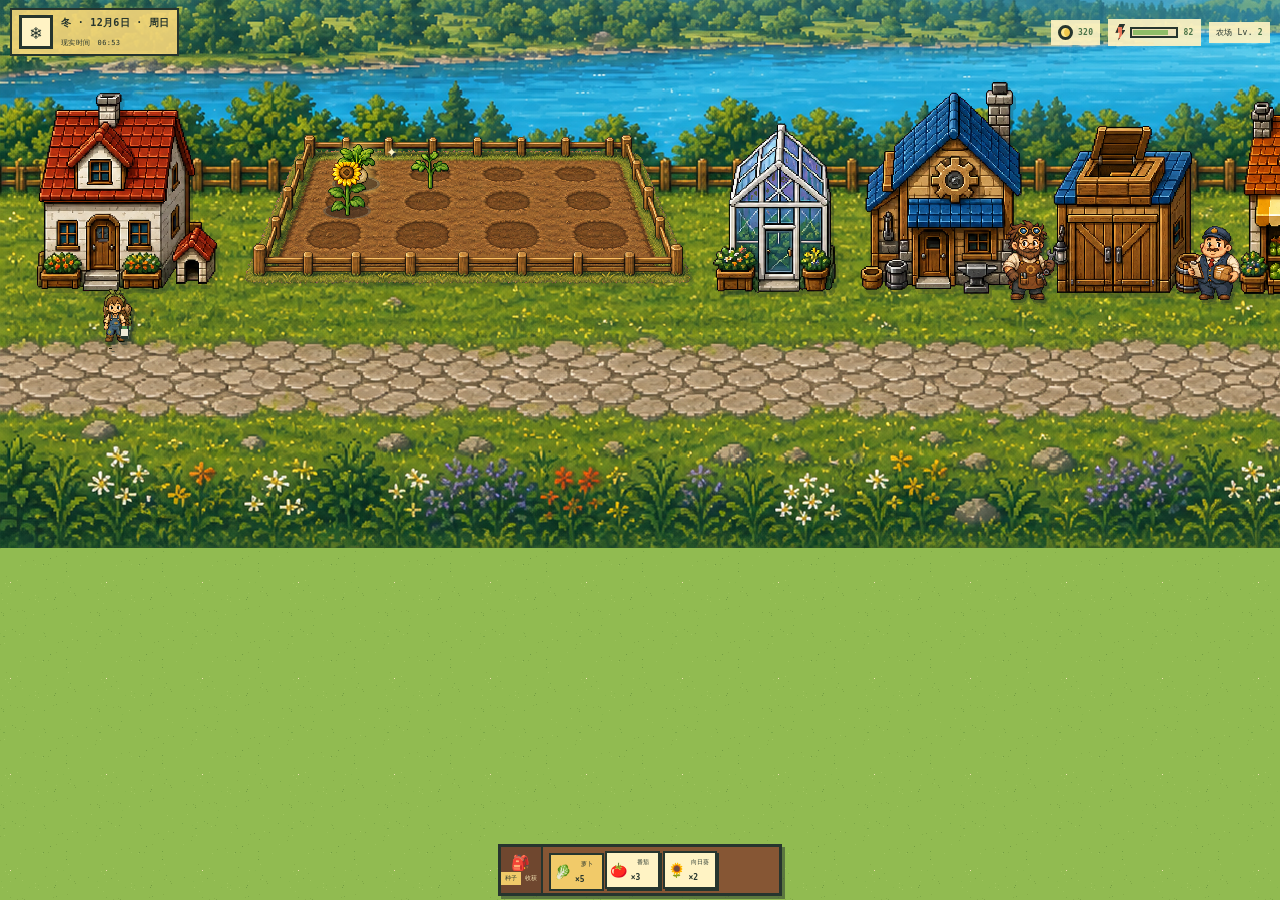
==== commit ac91161b: "Publish complete farm scene with seamless grass background" ====
--- a/game/index.html
+++ b/game/index.html
@@ -3,7 +3,7 @@
 <head>
   <meta charset="utf-8">
   <meta name="viewport" content="width=device-width,initial-scale=1">
-  <title>鍏辨爾鐢板洯 路 鍍忕礌妯℃嫙缁忚惀 Demo</title>
+  <title>共栖田园 · 像素模拟经营 Demo</title>
   <style>
     :root{
       --ink:#27322e;--muted:#7b8781;--paper:#f6f8f5;--card:#fff;--line:#e6ebe7;
@@ -33,7 +33,7 @@
     .mobilebar{display:none}.modal{position:fixed;inset:0;background:rgba(28,39,33,.48);z-index:20;display:none;place-items:center;padding:20px}.modal.show{display:grid}.sheet{width:min(430px,100%);background:white;border-radius:24px;padding:32px;position:relative;text-align:center}.close{position:absolute;right:15px;top:15px;border:0;background:var(--paper);width:35px;height:35px;border-radius:11px;cursor:pointer}.sheet .petemoji{font-size:46px}.sheet h2{font-size:21px;margin:4px 0 6px}.sheet p{font-size:9px;color:var(--muted)}.sheet textarea{width:100%;min-height:115px;border:1px solid var(--line);background:var(--paper);border-radius:14px;padding:13px;resize:none;margin:12px 0}.toast{position:fixed;left:50%;bottom:27px;transform:translateX(-50%);background:#34443c;color:white;border-radius:99px;padding:11px 15px;font-size:10px;z-index:30;display:none;white-space:nowrap}.toast.show{display:block;animation:toast .2s ease}
     @keyframes breathe{50%{transform:translateY(-5px) rotate(1deg)}}@keyframes hop{30%{transform:translateY(-25px) rotate(-4deg)}65%{transform:translateY(0) rotate(3deg)}}@keyframes toast{from{opacity:0;transform:translate(-50%,10px)}}
     @media(max-width:980px){.side{width:195px}main{margin-left:195px;width:calc(100% - 195px)}.hero{grid-template-columns:1fr 1fr}.statbox{display:none}.travelgrid,.memorygrid{grid-template-columns:1fr}}
-    @media(max-width:720px){.side{display:none}main{margin:0;width:100%;padding-bottom:65px}header{height:68px;padding:0 17px}header>div:first-child small{display:none}header h1{font-size:17px;margin:0}header h1:before{content:"鍏?路 ";color:var(--sage)}.avatar{display:none}.page{padding:7px 13px 30px}.hero{min-height:450px;padding:24px 21px;grid-template-columns:1fr;align-content:start}.copy h2{font-size:26px}.copy p{margin-bottom:0}.copy .soft{display:none}.petstage{height:195px}.pet{width:133px;height:109px}.statbox{display:flex;justify-content:center;gap:28px}.ring{width:70px;height:70px}.ring strong{font-size:17px}.quick{gap:7px}.quick button{display:flex;flex-direction:column;align-items:center;text-align:center;padding:10px 4px;gap:4px}.quick small{display:none}.action{width:37px;height:37px}.quick strong{font-size:9px}.cols{grid-template-columns:1fr}.card{padding:18px}.trip{grid-template-columns:105px 1fr}.tripcopy{padding:16px 13px}.pills,.arrow{display:none}.triphero{min-height:220px;padding:26px 23px}.bigart{left:34%;opacity:.72}.travelgrid,.memorygrid{grid-template-columns:1fr}.wishgrid{grid-template-columns:1fr 1fr}.memoryhead{align-items:start}.feature{grid-template-columns:1fr}.featureart{min-height:190px}.featurecopy{padding:25px}.profilehero{flex-wrap:wrap;padding:17px 0}.profilehero button{width:100%;margin:0}.profilegrid{grid-template-columns:1fr}.mobilebar{position:fixed;display:grid;grid-template-columns:repeat(4,1fr);left:0;right:0;bottom:0;height:64px;background:rgba(255,255,255,.95);border-top:1px solid var(--line);z-index:10}.mobilebar button{border:0;background:transparent;color:#949e99;font-size:18px;display:grid;place-content:center;justify-items:center;cursor:pointer}.mobilebar small{font-size:8px}.mobilebar button.active{color:var(--sage)}.toast{bottom:76px}}
+    @media(max-width:720px){.side{display:none}main{margin:0;width:100%;padding-bottom:65px}header{height:68px;padding:0 17px}header>div:first-child small{display:none}header h1{font-size:17px;margin:0}header h1:before{content:"共 · ";color:var(--sage)}.avatar{display:none}.page{padding:7px 13px 30px}.hero{min-height:450px;padding:24px 21px;grid-template-columns:1fr;align-content:start}.copy h2{font-size:26px}.copy p{margin-bottom:0}.copy .soft{display:none}.petstage{height:195px}.pet{width:133px;height:109px}.statbox{display:flex;justify-content:center;gap:28px}.ring{width:70px;height:70px}.ring strong{font-size:17px}.quick{gap:7px}.quick button{display:flex;flex-direction:column;align-items:center;text-align:center;padding:10px 4px;gap:4px}.quick small{display:none}.action{width:37px;height:37px}.quick strong{font-size:9px}.cols{grid-template-columns:1fr}.card{padding:18px}.trip{grid-template-columns:105px 1fr}.tripcopy{padding:16px 13px}.pills,.arrow{display:none}.triphero{min-height:220px;padding:26px 23px}.bigart{left:34%;opacity:.72}.travelgrid,.memorygrid{grid-template-columns:1fr}.wishgrid{grid-template-columns:1fr 1fr}.memoryhead{align-items:start}.feature{grid-template-columns:1fr}.featureart{min-height:190px}.featurecopy{padding:25px}.profilehero{flex-wrap:wrap;padding:17px 0}.profilehero button{width:100%;margin:0}.profilegrid{grid-template-columns:1fr}.mobilebar{position:fixed;display:grid;grid-template-columns:repeat(4,1fr);left:0;right:0;bottom:0;height:64px;background:rgba(255,255,255,.95);border-top:1px solid var(--line);z-index:10}.mobilebar button{border:0;background:transparent;color:#949e99;font-size:18px;display:grid;place-content:center;justify-items:center;cursor:pointer}.mobilebar small{font-size:8px}.mobilebar button.active{color:var(--sage)}.toast{bottom:76px}}
     @media(max-width:380px){.wishgrid{grid-template-columns:1fr}}
 
     /* Pixel game skin */
@@ -50,7 +50,7 @@
       image-rendering:pixelated
     }
     body{
-      font-family:"SimSun","瀹嬩綋","Microsoft YaHei",monospace;
+      font-family:"SimSun","宋体","Microsoft YaHei",monospace;
       background:transparent;
       letter-spacing:.02em
     }
@@ -70,14 +70,1883 @@
     }
     .hero:before{border-radius:0;border:0;box-shadow:none;width:170px;height:120px;right:5%;top:20px;background:linear-gradient(135deg,transparent 20%,rgba(255,255,255,.38) 21% 42%,transparent 43% 58%,rgba(255,255,255,.28) 59% 78%,transparent 79%);clip-path:polygon(0 66%,16% 66%,16% 47%,33% 47%,33% 28%,67% 28%,67% 47%,84% 47%,84% 66%,100% 66%,100% 82%,0 82%)}
     .presence,.petname,.chip,.pills span,.wish span:last-of-type{border:2px solid var(--ink);border-radius:0;box-shadow:2px 2px 0 var(--ink);background:#fffbed}
-    .copy h2,.triphero h2,.memoryhead h2,.featurecopy h2{font-family:"SimSun","瀹嬩綋",monospace;text-shadow:2px 2px 0 rgba(255,255,255,.6)}
+    .copy h2,.triphero h2,.memoryhead h2,.featurecopy h2{font-family:"SimSun","宋体",monospace;text-shadow:2px 2px 0 rgba(255,255,255,.6)}
     .petstage{filter:none}
     .pet{
       width:144px;height:112px;border-radius:0;border:4px solid var(--ink);box-shadow:8px 8px 0 rgba(38,53,46,.25);
       background:#fffbed;clip-path:polygon(8% 23%,21% 23%,21% 0,38% 0,38% 17%,62% 17%,62% 0,79% 0,79% 23%,92% 23%,92% 36%,100% 36%,100% 78%,92% 78%,92% 91%,71% 91%,71% 100%,29% 100%,29% 91%,8% 91%,8% 78%,0 78%,0 36%,8% 36%)
     }
     .pet:before,.pet:after{display:none}
-    .eyes:before,.eyes:after{…60984 tokens truncated…dd("working");el.classList.add("plot-working");
+    .eyes:before,.eyes:after{width:10px;height:12px;border-radius:0;background:var(--ink);top:50px}
+    .eyes:before{left:42px}.eyes:after{right:42px}
+    .mouth{width:16px;height:8px;border:0;border-bottom:4px solid var(--ink);border-radius:0;top:68px}
+    .star{background:var(--gold);color:var(--gold);width:10px;height:10px;top:19px;left:calc(50% - 5px);font-size:0;clip-path:polygon(40% 0,60% 0,60% 40%,100% 40%,100% 60%,60% 60%,60% 100%,40% 100%,40% 60%,0 60%,0 40%,40% 40%)}
+    .shadow{border-radius:0;filter:none;height:12px;background:rgba(38,53,46,.22);clip-path:polygon(9% 0,91% 0,91% 33%,100% 33%,100% 67%,91% 67%,91% 100%,9% 100%,9% 67%,0 67%,0 33%,9% 33%)}
+    .ring{border-radius:0;border:4px solid var(--ink);padding:7px;box-shadow:4px 4px 0 var(--ink);clip-path:polygon(14% 0,86% 0,86% 7%,93% 7%,93% 14%,100% 14%,100% 86%,93% 86%,93% 93%,86% 93%,86% 100%,14% 100%,14% 93%,7% 93%,7% 86%,0 86%,0 14%,7% 14%,7% 7%,14% 7%)}
+    .ring>div{border-radius:0;background:#fffbed}
+    .bar{height:11px;border:3px solid var(--ink);border-radius:0;background:#fffbed}.bar i{border-radius:0}
+    .quick button,.card,.wish,.trip,.triphero,.feature,.sheet{
+      border:3px solid var(--ink);border-radius:0;box-shadow:5px 5px 0 var(--ink);background:#fffbed
+    }
+    .quick button:hover{transform:translate(-2px,-2px);box-shadow:7px 7px 0 var(--ink)}
+    .quick button:active,.soft:active,.primary:active,.small:active{transform:translate(3px,3px);box-shadow:0 0 0 var(--ink)}
+    .action,.question,.summarygrid div,.distance,.setico{border-radius:0;border:2px solid var(--ink);box-shadow:2px 2px 0 var(--ink)}
+    .a1{background:var(--peach2)}.a2{background:#ddd3f1}.a3{background:var(--blue2)}.a4{background:var(--gold2)}
+    .soft,.primary,.small,.arrow,.close{
+      border:3px solid var(--ink);border-radius:0;box-shadow:4px 4px 0 var(--ink)
+    }
+    .primary{background:#5b9468}.soft{background:#fffbed}.small{background:#dce8c4}
+    .question{background:#edf0d3}
+    .letter blockquote{border-left:5px solid var(--gold);padding-left:14px}
+    .letterfoot,.settings button,.prep button,.tabs{border-color:var(--ink)}
+    .trip{background:#c9e4e7}.scene{background:linear-gradient(#9bc9cc 0 55%,#83ac78 55%)}
+    .scene .sun{border-radius:0;border:3px solid var(--ink);box-shadow:3px 3px 0 var(--ink);clip-path:polygon(25% 0,75% 0,75% 10%,90% 10%,90% 25%,100% 25%,100% 75%,90% 75%,90% 90%,75% 90%,75% 100%,25% 100%,25% 90%,10% 90%,10% 75%,0 75%,0 25%,10% 25%,10% 10%,25% 10%)}
+    .hill{border-radius:0;border:3px solid var(--ink);clip-path:polygon(0 100%,0 75%,20% 75%,20% 50%,40% 50%,40% 25%,60% 25%,60% 50%,80% 50%,80% 75%,100% 75%,100% 100%)}
+    .triphero{background:#5d9275}.bigart:before{border-radius:0;border:4px solid var(--ink);box-shadow:5px 5px 0 rgba(38,53,46,.55);clip-path:polygon(20% 0,80% 0,80% 10%,90% 10%,90% 20%,100% 20%,100% 80%,90% 80%,90% 90%,80% 90%,80% 100%,20% 100%,20% 90%,10% 90%,10% 80%,0 80%,0 20%,10% 20%,10% 10%,20% 10%)}
+    .bigart:after{border-radius:0;clip-path:polygon(0 100%,0 70%,12% 70%,12% 55%,25% 55%,25% 40%,40% 40%,40% 55%,55% 55%,55% 30%,70% 30%,70% 45%,85% 45%,85% 65%,100% 65%,100% 100%)}
+    .tabs button{font-family:inherit}.tabs button.active{background:var(--gold2);border:3px solid var(--ink);border-bottom:3px solid var(--ink);box-shadow:3px -3px 0 var(--ink)}
+    .event:not(:last-child):after{width:3px;background:var(--ink)}.dot{border-radius:0;border:3px solid var(--ink)}.dot.done{background:#5b9468}
+    .tip{background:#dce8c4}.micon{border-radius:0;border:2px solid var(--ink);box-shadow:2px 2px 0 var(--ink)}
+    .featureart{background:repeating-linear-gradient(45deg,#759e78 0 12px,#8eb38d 12px 24px);border-right:3px solid var(--ink)}
+    .settings button:hover,.prep button:hover{background:#edf0d3}
+    .modal{background:rgba(38,53,46,.68);backdrop-filter:none}.toast{border:3px solid #fffbed;border-radius:0;box-shadow:5px 5px 0 var(--ink);background:var(--ink)}
+    .mobilebar{background:#fffbed;border-top:4px solid var(--ink);box-shadow:0 -4px 0 #7da27a}.mobilebar button.active{background:var(--gold2);color:var(--ink)}
+    @media(max-width:720px){
+      header{border-bottom:3px solid var(--ink)}
+      .hero{box-shadow:5px 5px 0 var(--ink)}
+      .quick button,.card,.wish,.trip,.triphero,.feature{box-shadow:4px 4px 0 var(--ink)}
+      .pet{width:132px;height:104px}
+      .featureart{border-right:0;border-bottom:3px solid var(--ink)}
+    }
+    .profilegrid{grid-template-columns:1fr}
+    @media(max-width:720px){.mobilebar{grid-template-columns:repeat(3,1fr)}}
+    .rooms-card{text-align:left}
+    .rooms-title{display:flex;justify-content:space-between;align-items:flex-end;margin-bottom:14px}
+    .rooms-title h3{margin:0}.rooms-title small{color:var(--muted);font-size:9px}
+    .home-name-editor{display:grid;grid-template-columns:1fr auto;gap:8px;align-items:end;margin:0 0 12px;padding:10px;background:#eee2b8;border:3px solid var(--ink)}
+    .home-name-editor label{display:grid;gap:4px;font-size:9px}.home-name-editor label small{font-size:7px;color:var(--muted)}
+    .home-name-editor input{width:100%;min-width:0;border:3px solid var(--ink);background:#fffbed;padding:9px;font-family:inherit;font-size:10px;color:var(--ink)}
+    .home-name-editor button{border:3px solid var(--ink);background:#f1ca69;padding:9px 11px;box-shadow:3px 3px 0 var(--ink);font-family:inherit;font-size:9px;cursor:pointer}.home-name-editor button:active{transform:translate(3px,3px);box-shadow:none}
+    .room-list{display:grid;gap:10px}
+    .room-row{width:100%;display:grid;grid-template-columns:48px 1fr auto;align-items:center;gap:13px;padding:12px;border:3px solid var(--ink);background:#fffbed;text-align:left;cursor:pointer;box-shadow:3px 3px 0 var(--ink)}
+    .room-row:hover{transform:translate(-1px,-1px);box-shadow:4px 4px 0 var(--ink)}
+    .room-row.active{background:var(--gold2);box-shadow:inset 5px 0 0 var(--sage),3px 3px 0 var(--ink)}
+    .room-pixel{width:45px;height:45px;display:grid;place-items:center;border:3px solid var(--ink);background:var(--blue2);font-weight:700}
+    .room-row:nth-child(2) .room-pixel{background:#ddd3f1}.room-row:nth-child(3) .room-pixel{background:var(--peach2)}
+    .room-copy{display:grid;gap:3px}.room-copy strong{font-size:11px}.room-copy small{font-size:9px;color:var(--muted)}
+    .room-meta{display:grid;justify-items:end;gap:4px}.room-meta b{font-size:8px;background:var(--soft);border:2px solid var(--ink);padding:3px 5px}.room-meta small{font-size:8px;color:var(--muted)}
+    .create-room{width:100%;margin-top:11px;border:3px dashed var(--ink);background:transparent;padding:11px;cursor:pointer;font-family:inherit;color:var(--sage)}
+    .current-room-card{cursor:pointer}.current-room-card:hover{color:var(--sage)}
+    @media(max-width:720px){
+      .room-row{grid-template-columns:43px 1fr auto;padding:10px}.room-pixel{width:40px;height:40px}
+      .profilegrid{grid-template-columns:1fr;gap:14px}
+    }
+    .game-status{position:absolute;z-index:3;right:18px;top:16px;display:flex;gap:7px}
+    .game-status span{border:2px solid var(--ink);background:#fffbed;padding:5px 8px;box-shadow:2px 2px 0 var(--ink);font-size:9px}
+    .game-status b{color:var(--sage)}
+    .snack-sheet{width:min(520px,100%)}
+    .snack-hud{display:flex;justify-content:space-between;margin:12px 0 8px;font-size:11px}
+    .snack-hud span{border:2px solid var(--ink);padding:5px 8px;background:var(--gold2)}
+    .snack-board{height:260px;position:relative;overflow:hidden;border:4px solid var(--ink);background-color:#c9e4e7;background-image:linear-gradient(90deg,transparent 32%,rgba(38,53,46,.18) 32% 34%,transparent 34% 65%,rgba(38,53,46,.18) 65% 67%,transparent 67%),linear-gradient(#fffbed 1px,transparent 1px);background-size:100% 100%,8px 8px}
+    .catcher{position:absolute;bottom:10px;left:50%;transform:translateX(-50%);width:54px;height:40px;border:3px solid var(--ink);background:#fffbed;display:grid;place-items:center;font-size:24px;transition:left .12s steps(2)}
+    .snack-item{position:absolute;top:-35px;transform:translateX(-50%);font-size:28px;transition:top .72s linear;filter:drop-shadow(2px 2px 0 var(--ink))}
+    .snack-item.fall{top:205px}
+    .game-controls{display:grid;grid-template-columns:1fr 1fr;gap:10px;margin:10px 0}
+    .game-controls button{min-height:43px}.game-start{width:100%}
+    @media(max-width:720px){
+      .game-status{right:10px;top:10px}.game-status span{padding:4px 6px;font-size:8px}
+      .snack-board{height:230px}.snack-item.fall{top:175px}
+    }
+
+    /* 田园模拟经营 */
+    :root{--grass:#82ad62;--grass2:#91bd70;--soil:#9d6845;--soil2:#b67b50;--wood:#865634;--cream:#fff3c4;--sky:#8fc9d4;--water:#65a8bb}
+    .farm-dashboard{display:grid;gap:16px}
+    .farm-hud{display:flex;justify-content:space-between;gap:12px;align-items:center;background:#f7d77b;border:4px solid var(--ink);box-shadow:5px 5px 0 var(--ink);padding:10px 14px}
+    .calendar{display:flex;align-items:center;gap:12px}.season-icon{width:45px;height:45px;display:grid;place-items:center;background:#fff3c4;border:3px solid var(--ink);font-size:23px}.calendar strong{display:block;font-size:15px}.calendar small{font-size:9px;color:#5f4b32}
+    .resources{display:flex;gap:8px;flex-wrap:wrap;justify-content:flex-end}.resource{min-width:78px;background:#fff3c4;border:3px solid var(--ink);padding:7px 9px;box-shadow:2px 2px 0 var(--ink);font-size:10px}.resource b{float:right;color:#4a7347}
+    .farm-layout{display:grid;grid-template-columns:minmax(0,1fr) 292px;gap:16px}
+    .pixel-window{border:4px solid var(--ink);box-shadow:6px 6px 0 var(--ink);background:#fff3c4}
+    .window-title{min-height:48px;background:#875a38;color:#fff3c4;border-bottom:4px solid var(--ink);display:flex;justify-content:space-between;align-items:center;padding:9px 13px}.window-title h2,.window-title h3{font-size:14px;margin:0}.window-title span{font-size:9px}
+    .farm-map{height:405px;position:relative;overflow:hidden;background-color:var(--grass);background-image:linear-gradient(45deg,rgba(255,255,255,.08) 25%,transparent 25% 75%,rgba(255,255,255,.08) 75%),linear-gradient(45deg,rgba(255,255,255,.08) 25%,transparent 25% 75%,rgba(255,255,255,.08) 75%);background-position:0 0,8px 8px;background-size:16px 16px}
+    .farm-map:before{content:"";position:absolute;left:0;right:0;bottom:0;height:58px;background:#77a65a;border-top:3px dashed rgba(38,53,46,.34)}
+    .farm-house{position:absolute;width:132px;height:112px;left:26px;top:34px;background:#e1a65b;border:4px solid var(--ink);box-shadow:6px 6px 0 rgba(38,53,46,.45);cursor:pointer;padding:0;color:var(--ink)}
+    .farm-house:hover{transform:translate(-2px,-2px);box-shadow:8px 8px 0 rgba(38,53,46,.45)}.farm-house:active{transform:translate(4px,4px);box-shadow:2px 2px 0 rgba(38,53,46,.45)}
+    .farm-house:before{content:"";position:absolute;left:-15px;top:-34px;width:154px;height:48px;background:#b7553f;border:4px solid var(--ink);clip-path:polygon(10% 35%,45% 35%,45% 0,62% 0,62% 35%,90% 35%,100% 100%,0 100%)}
+    .farm-house:after{content:"";position:absolute;width:35px;height:54px;left:47px;bottom:0;background:#72462f;border:4px solid var(--ink)}
+    .house-sign{position:absolute;left:17px;top:26px;background:#fff3c4;border:3px solid var(--ink);padding:4px 6px;font-size:9px}
+    .pond{position:absolute;width:132px;height:78px;right:25px;bottom:37px;background:var(--water);border:4px solid var(--ink);clip-path:polygon(12% 0,88% 0,88% 8%,100% 8%,100% 85%,88% 85%,88% 100%,12% 100%,12% 92%,0 92%,0 15%,12% 15%)}
+    .pond:after{content:"≈  ≈";position:absolute;color:#c7edf0;font-size:18px;left:30px;top:24px;letter-spacing:15px}
+    .tree{position:absolute;width:55px;height:65px}.tree:before{content:"";position:absolute;width:51px;height:47px;background:#367447;border:4px solid var(--ink);clip-path:polygon(20% 0,80% 0,80% 12%,100% 12%,100% 75%,82% 75%,82% 92%,18% 92%,18% 75%,0 75%,0 12%,20% 12%)}.tree:after{content:"";position:absolute;width:14px;height:28px;background:#805133;border:3px solid var(--ink);left:19px;bottom:0}.tree.t1{right:38px;top:30px}.tree.t2{left:180px;bottom:25px;transform:scale(.8)}
+    .plots{position:absolute;left:190px;top:54px;display:grid;grid-template-columns:repeat(4,58px);gap:7px;padding:10px;background:#74472f;border:4px solid var(--ink);box-shadow:5px 5px 0 rgba(38,53,46,.4)}
+    .plot{width:58px;height:58px;border:3px solid #563724;background:var(--soil);cursor:pointer;position:relative;display:grid;place-items:center;font-size:25px;box-shadow:inset 0 5px 0 rgba(255,255,255,.08)}
+    .plot:hover{background:var(--soil2)}.plot.watered{background:#704a39}.plot.empty:after{content:"";position:absolute;left:7px;right:7px;top:17px;height:3px;background:#805238;box-shadow:0 10px 0 #805238}.plot.watered:after{background:#513c35;box-shadow:0 10px 0 #513c35}
+    .crop{filter:drop-shadow(2px 2px 0 rgba(38,53,46,.65));transform-origin:bottom}.stage-0{transform:scale(.5)}.stage-1{transform:scale(.72)}.stage-2{transform:scale(.9)}.stage-3{animation:crop-ready .8s steps(2) infinite}
+    .crop-progress{position:absolute;left:-8px;right:-8px;bottom:-24px;z-index:8;height:18px;background:#fff3c4;border:3px solid var(--ink);box-shadow:3px 3px 0 var(--ink);display:none;padding:3px}.plot.show-progress .crop-progress{display:block}.crop-progress i{display:block;height:100%;background:#8fbd67}.crop-progress b{position:absolute;inset:0;display:grid;place-items:center;font-size:7px;color:var(--ink)}.plot.mature{border-color:#f4d96f;box-shadow:0 0 0 3px var(--ink),0 0 0 7px #f4d96f}.plot.mature:before{content:"✦";position:absolute;z-index:5;right:-8px;top:-12px;color:#fff3c4;text-shadow:2px 2px 0 var(--ink);font-size:18px;animation:harvest-spark .7s steps(2) infinite}.plot.mature .crop{animation:harvest-bounce .55s steps(2) infinite}@keyframes harvest-bounce{50%{transform:translateY(-7px) rotate(3deg)}}@keyframes harvest-spark{50%{transform:translate(-4px,4px) scale(.8);opacity:.55}}
+    @keyframes crop-ready{50%{transform:translateY(-3px)}}.rain-drop{position:absolute;top:-10px;color:#e1f6f4;animation:rain .8s linear infinite}@keyframes rain{to{transform:translateY(430px)}}
+    .seed-bar{display:flex;align-items:center;gap:8px;padding:11px;background:#e4bd72;border-top:4px solid var(--ink);overflow-x:auto}.seed-bar>span{font-size:9px;font-weight:700;white-space:nowrap}.seed-button{border:3px solid var(--ink);background:#fff3c4;padding:7px 9px;cursor:pointer;box-shadow:2px 2px 0 var(--ink);white-space:nowrap;font-size:10px}.seed-button.active{background:#9bc66d;transform:translate(2px,2px);box-shadow:none}.seed-button b{margin-left:4px}
+    .sim-side{display:grid;gap:16px;align-content:start}.sim-card{border:4px solid var(--ink);box-shadow:5px 5px 0 var(--ink);background:#fff3c4}.sim-card .body{padding:13px}.spirit-row{display:grid;grid-template-columns:74px 1fr;gap:12px;align-items:center}.spirit-sprite{height:72px;background:#b9d9a3;border:3px solid var(--ink);display:grid;place-items:center;font-size:38px}.spirit-row h3{font-size:12px;margin:0 0 7px}.mini-meter{font-size:8px;margin-top:6px}.mini-meter span{display:block;height:8px;border:2px solid var(--ink);background:#eee0af;margin-top:3px}.mini-meter i{display:block;height:100%;background:#e46c56}.mini-actions{display:grid;grid-template-columns:1fr 1fr;gap:7px;margin-top:11px}.mini-actions button,.biz-action{border:3px solid var(--ink);background:#dce8c4;padding:8px;cursor:pointer;box-shadow:2px 2px 0 var(--ink);font-size:9px}.mini-actions button:active,.biz-action:active{transform:translate(2px,2px);box-shadow:none}
+    .order{border-bottom:2px dashed #8f7150;padding:9px 0}.order:last-child{border:0}.order strong{font-size:10px}.order p{font-size:8px;margin:4px 0;color:#725c43}.order-foot{display:flex;justify-content:space-between;align-items:center;font-size:9px}.order-foot button{border:2px solid var(--ink);background:#f1ca69;padding:4px 7px;cursor:pointer}
+    .business-grid{display:grid;grid-template-columns:1.05fr .9fr 1.05fr;gap:16px}.business-card{border:4px solid var(--ink);box-shadow:5px 5px 0 var(--ink);background:#fff3c4}.business-card .body{padding:13px}.business-card h3{font-size:12px;margin:0 0 11px}.action-grid{display:grid;grid-template-columns:1fr 1fr;gap:8px}.action-grid button:first-child{grid-column:1/-1;background:#f1ca69}
+    .inventory-grid{display:grid;grid-template-columns:repeat(4,1fr);gap:6px}.slot{min-height:54px;border:3px solid var(--ink);background:#eee2b8;display:grid;place-items:center;position:relative;font-size:24px}.slot b{position:absolute;right:3px;bottom:2px;background:#fff3c4;border:2px solid var(--ink);font-size:8px;padding:1px 3px}.slot.empty{font-size:10px;color:#8f8066}
+    .craft-line{display:grid;grid-template-columns:45px 1fr auto;gap:9px;align-items:center}.craft-icon{width:44px;height:44px;border:3px solid var(--ink);display:grid;place-items:center;background:#f1ca69;font-size:23px}.craft-line strong{font-size:10px}.craft-line p{font-size:8px;margin:3px 0;color:#725c43}
+    .notice{font-size:9px;padding:9px 11px;border:3px solid var(--ink);background:#d7e7c1;box-shadow:3px 3px 0 var(--ink)}
+    .shop-grid{display:grid;gap:9px;margin:14px 0}.shop-item{display:grid;grid-template-columns:42px 1fr auto;gap:10px;align-items:center;border:3px solid var(--ink);background:#eee2b8;padding:8px;text-align:left}.shop-item span:first-child{font-size:25px}.shop-item strong{font-size:10px}.shop-item small{display:block;font-size:8px;color:#725c43}.shop-item button{border:2px solid var(--ink);background:#f1ca69;padding:6px 8px;cursor:pointer;font-size:9px}
+    .pet-home-sheet{width:min(560px,100%);padding:0;text-align:left;overflow:hidden}.pet-home-head{background:#875a38;color:#fff3c4;border-bottom:4px solid var(--ink);padding:13px 18px}.pet-home-head h2{margin:0;font-size:15px}.pet-home-head p{margin:4px 0 0;color:#f5d9a5}.pet-room{height:245px;position:relative;background-color:#e7c58b;background-image:linear-gradient(90deg,rgba(119,79,44,.12) 1px,transparent 1px),linear-gradient(rgba(119,79,44,.12) 1px,transparent 1px);background-size:16px 16px;border-bottom:4px solid var(--ink);overflow:hidden}
+    .pet-room:after{content:"";position:absolute;left:0;right:0;bottom:0;height:54px;background:#a46d43;border-top:4px solid var(--ink)}
+    .pixel-window-view{position:absolute;width:90px;height:75px;left:30px;top:28px;background:#92ced5;border:5px solid var(--ink);box-shadow:inset 0 -25px 0 #82ad62}.pixel-window-view:before{content:"";position:absolute;left:41px;top:0;bottom:0;width:4px;background:var(--ink)}
+    .pet-bed{position:absolute;width:110px;height:48px;right:27px;bottom:35px;background:#d76f5d;border:4px solid var(--ink);z-index:2}.pet-bed:before{content:"";position:absolute;width:39px;height:27px;left:8px;top:-14px;background:#fff3c4;border:3px solid var(--ink)}
+    .food-bowl{position:absolute;left:34px;bottom:28px;width:48px;height:25px;background:#65a8bb;border:4px solid var(--ink);z-index:2;clip-path:polygon(0 0,100% 0,85% 100%,15% 100%)}.food-bowl:after{content:"•••";position:absolute;left:7px;top:-13px;color:#70452f}
+    .home-spirit{position:absolute;left:50%;bottom:39px;transform:translateX(-50%);font-size:65px;z-index:3;filter:drop-shadow(4px 4px 0 rgba(38,53,46,.35));animation:breathe 2.5s steps(2) infinite}.home-spark{position:absolute;left:calc(50% + 46px);bottom:105px;z-index:3;color:#fff3c4;font-size:23px}
+    .pet-home-panel{padding:14px 17px 18px}.pet-home-stats{display:grid;grid-template-columns:1fr 1fr;gap:10px;margin-bottom:12px}.home-stat{border:3px solid var(--ink);background:#eee2b8;padding:8px;font-size:9px}.home-stat b{float:right}.pet-home-actions{display:grid;grid-template-columns:repeat(3,1fr);gap:8px}.pet-home-actions button{border:3px solid var(--ink);background:#dce8c4;padding:10px 5px;box-shadow:3px 3px 0 var(--ink);cursor:pointer;font-size:9px}.pet-home-actions button:active{transform:translate(3px,3px);box-shadow:none}
+    .indoor-home-board{background:#fff3c4;border:3px solid var(--ink);box-shadow:4px 4px 0 var(--ink);padding:10px;margin-bottom:14px}.indoor-home-board h3{font-size:10px;margin:0 0 8px}.indoor-home-board .scene-home-stats{grid-template-columns:repeat(3,1fr)}.indoor-home-board .scene-home-stats div{padding:7px}.indoor-home-board .chore-row{margin-top:8px}.indoor-home-board .chore-row button{padding:7px 8px}
+    .family-strip{display:grid;grid-template-columns:1fr 1.15fr;gap:16px}.family-panel{border:4px solid var(--ink);box-shadow:5px 5px 0 var(--ink);background:#fff3c4;padding:13px}.family-panel h3{font-size:12px;margin:0 0 9px}.family-stats{display:grid;grid-template-columns:repeat(3,1fr);gap:7px}.family-stats div{border:3px solid var(--ink);background:#eee2b8;padding:8px;font-size:8px}.family-stats b{display:block;font-size:13px;margin-top:3px}.chore-row{display:flex;gap:7px;margin-top:9px;flex-wrap:wrap}.chore-row button{border:3px solid var(--ink);background:#dce8c4;padding:7px 9px;box-shadow:2px 2px 0 var(--ink);cursor:pointer;font-size:8px}.chore-row button.done{background:#9bc66d;text-decoration:line-through;box-shadow:none;transform:translate(2px,2px)}
+    .russia-card{display:grid;grid-template-columns:74px 1fr auto;align-items:center;gap:12px;background:#c4d9e3}.russia-art{height:70px;border:3px solid var(--ink);display:grid;place-items:center;background:linear-gradient(#d7ecf2 50%,#f4d9c3 50%);font-size:35px}.russia-card h3{margin:0 0 4px}.russia-card p{font-size:8px;margin:0;color:#56686e}.russia-card strong{font-size:10px;display:block;margin-top:7px}.russia-card button{border:3px solid var(--ink);background:#fff3c4;padding:8px;cursor:pointer;box-shadow:2px 2px 0 var(--ink);font-size:8px}
+    .office-dashboard{display:none;gap:16px}.office-dashboard.active{display:grid}.office-hud{background:#b8cad0}.office-layout{display:grid;grid-template-columns:minmax(0,1fr) 292px;gap:16px}.office-map{height:430px;position:relative;overflow:hidden;border:4px solid var(--ink);box-shadow:6px 6px 0 var(--ink);background-color:#a9c2c8;background-image:linear-gradient(90deg,rgba(255,255,255,.15) 50%,transparent 50%),linear-gradient(rgba(255,255,255,.15) 50%,transparent 50%);background-size:18px 18px}.office-map:after{content:"";position:absolute;left:0;right:0;bottom:0;height:70px;background:#b98b62;border-top:4px solid var(--ink)}
+    .office-window{position:absolute;left:28px;top:27px;width:155px;height:92px;background:#86bdce;border:5px solid var(--ink);box-shadow:inset 0 -25px 0 #b9d7dc}.office-window:after{content:"";position:absolute;left:72px;top:0;bottom:0;width:4px;background:var(--ink)}
+    .boss-door{position:absolute;right:28px;top:25px;width:104px;height:145px;background:#886044;border:4px solid var(--ink)}.boss-door:before{content:"老板办公室";position:absolute;left:8px;right:8px;top:14px;background:#fff3c4;border:3px solid var(--ink);padding:5px 2px;text-align:center;font-size:8px}.boss-door:after{content:"●";position:absolute;right:12px;top:75px;color:#f1ca69}
+    .desk{position:absolute;width:170px;height:75px;background:#a66d43;border:4px solid var(--ink);z-index:2}.desk:after{content:"";position:absolute;width:70px;height:46px;left:48px;top:-43px;background:#53696e;border:4px solid var(--ink);box-shadow:inset 0 -8px 0 #7c989e}.desk.d1{left:45px;bottom:55px}.desk.d2{right:55px;bottom:55px}.office-worker{position:absolute;z-index:3;font-size:43px;bottom:95px}.office-worker.w1{left:99px}.office-worker.w2{right:111px}.copier{position:absolute;left:242px;top:69px;width:75px;height:82px;background:#e9e4d2;border:4px solid var(--ink)}.copier:before{content:"▤";position:absolute;left:17px;top:12px;font-size:32px}
+    .office-banner{position:absolute;left:50%;top:176px;transform:translateX(-50%);background:#fff3c4;border:4px solid var(--ink);box-shadow:4px 4px 0 var(--ink);padding:10px 15px;text-align:center;z-index:4}.office-banner strong{font-size:12px}.office-banner small{display:block;font-size:8px;margin-top:4px;color:#765d48}.office-actions{position:absolute;left:50%;bottom:18px;transform:translateX(-50%);z-index:5;display:flex;gap:8px}.office-actions button{border:3px solid var(--ink);background:#f1ca69;padding:9px 12px;box-shadow:3px 3px 0 var(--ink);cursor:pointer;font-size:9px;white-space:nowrap}
+    .alert-meter{margin-top:8px;height:15px;border:3px solid var(--ink);background:#eee2b8}.alert-meter i{display:block;height:100%;background:#e45d4d;transition:width .2s}.office-task{border-bottom:2px dashed #8f7150;padding:9px 0}.office-task:last-child{border:0}.office-task button{width:100%;display:flex;justify-content:space-between;border:0;background:transparent;cursor:pointer;text-align:left;font-size:9px}.office-task button.done{text-decoration:line-through;color:#5c7d56}.office-task small{display:block;color:#806d59;margin-top:4px}
+    .slack-sheet{width:min(520px,100%)}.slack-screen{border:4px solid var(--ink);background:#27352f;color:#b9e7b2;padding:15px;text-align:left;margin:12px 0}.slack-screen strong{font-size:15px}.slack-screen p{font-size:9px;color:#b9e7b2;margin:6px 0 0}.slack-game-stats{display:grid;grid-template-columns:repeat(3,1fr);gap:7px}.slack-game-stats span{border:3px solid var(--ink);background:#eee2b8;padding:7px;font-size:9px}.slack-game-actions{display:grid;grid-template-columns:1.2fr .8fr;gap:9px;margin-top:10px}.slack-game-actions button{border:3px solid var(--ink);padding:12px 6px;box-shadow:3px 3px 0 var(--ink);cursor:pointer}.slack-game-actions button:first-child{background:#f1ca69}.slack-game-actions button:last-child{background:#b9d7dc}
+    .gossip-launch{border:4px solid var(--ink);background:#e6c6da;box-shadow:5px 5px 0 var(--ink);padding:12px 14px;display:flex;align-items:center;gap:12px;text-align:left;cursor:pointer}.gossip-launch:hover{transform:translate(-2px,-2px);box-shadow:7px 7px 0 var(--ink)}.gossip-launch span:first-child{font-size:30px}.gossip-launch strong{display:block;font-size:11px}.gossip-launch small{font-size:8px;color:#695467}.gossip-launch b{margin-left:auto;border:3px solid var(--ink);background:#fff3c4;padding:6px;font-size:8px}
+    .gossip-sheet{width:min(620px,100%);text-align:left}.gossip-compose{display:grid;grid-template-columns:1fr 1.5fr auto;gap:7px;margin:12px 0}.gossip-compose input,.gossip-compose textarea{border:3px solid var(--ink);background:#fffdf0;padding:9px;font-family:inherit;font-size:9px;resize:none}.gossip-compose button{border:3px solid var(--ink);background:#f1ca69;box-shadow:3px 3px 0 var(--ink);cursor:pointer;padding:8px}.gossip-feed{display:grid;gap:9px;max-height:330px;overflow:auto;padding:2px 5px 5px 2px}.gossip-post{border:3px solid var(--ink);background:#eee2b8;padding:10px}.gossip-post header{height:auto;position:static;background:transparent;border:0;padding:0;display:flex}.gossip-post h3{font-size:10px;margin:0}.gossip-post time{margin-left:auto;font-size:8px;color:#786878}.gossip-post p{font-size:9px;line-height:1.6;margin:7px 0}.gossip-post footer{display:flex;align-items:center;font-size:8px;color:#786878}.gossip-post button{margin-left:auto;border:2px solid var(--ink);background:#dce8c4;padding:5px 7px;cursor:pointer;font-size:8px}.gossip-post button:disabled{background:#b7b4a4;color:#6e6b61}
+    .decor-layer{position:absolute;inset:0;pointer-events:none;z-index:4}.field-decor{position:absolute;font-size:37px;filter:drop-shadow(3px 3px 0 rgba(38,53,46,.5))}.field-decor.scarecrow{left:145px;bottom:80px}.field-decor.fence{right:15px;top:185px;font-size:28px;writing-mode:vertical-rl}.room-decor{position:absolute;z-index:2;font-size:38px;filter:drop-shadow(3px 3px 0 rgba(38,53,46,.35))}.room-decor.chair{right:145px;top:92px}.room-decor.rug{left:50%;bottom:25px;transform:translateX(-50%);font-size:55px}.room-decor.lamp{left:125px;top:72px}.outfit-badge{position:absolute;z-index:5;font-size:25px;left:50%;top:-18px;transform:translateX(-50%);filter:drop-shadow(2px 2px 0 var(--ink))}.home-spirit-wrap{position:absolute;left:50%;bottom:39px;transform:translateX(-50%);z-index:3}.home-spirit-wrap .home-spirit{position:static;transform:none}.home-spirit-wrap .outfit-badge{top:-14px}
+    .store-section{margin:13px 0 5px;border-top:3px dashed var(--ink);padding-top:11px}.store-section h3{font-size:10px;margin:0 0 8px}.decor-grid{display:grid;grid-template-columns:1fr 1fr;gap:8px}.decor-item{border:3px solid var(--ink);background:#eee2b8;padding:8px;display:grid;grid-template-columns:34px 1fr auto;gap:7px;align-items:center}.decor-item>span{font-size:23px}.decor-item strong{font-size:9px}.decor-item small{display:block;font-size:7px;color:#786878}.decor-item button{border:2px solid var(--ink);background:#f1ca69;padding:5px 6px;cursor:pointer;font-size:8px}.decor-item button:disabled{background:#b7b4a4}
+    @media(max-width:720px){.gossip-compose{grid-template-columns:1fr}.decor-grid{grid-template-columns:1fr}.gossip-feed{max-height:270px}}
+    .spirit-sprite{position:relative}
+    .scene-game-hud{position:absolute;left:12px;right:12px;top:10px;z-index:7;display:grid;grid-template-columns:1fr auto;align-items:center;gap:10px;pointer-events:none}.scene-clock{display:flex;align-items:center;gap:8px;background:#f7d77b;border:3px solid var(--ink);box-shadow:3px 3px 0 var(--ink);padding:6px 9px;width:max-content}.scene-clock .season-icon{width:34px;height:34px;font-size:18px}.scene-clock strong{font-size:10px;display:block}.scene-clock small{font-size:7px}.scene-resources{display:flex;gap:6px}.scene-resources .resource{min-width:67px;padding:6px 7px;font-size:8px;box-shadow:2px 2px 0 var(--ink)}
+    .scene-home-board{position:absolute;left:15px;bottom:14px;z-index:8;width:255px;background:#fff3c4;border:4px solid var(--ink);box-shadow:5px 5px 0 rgba(38,53,46,.55);padding:9px}.scene-home-board h3{font-size:9px;margin:0 0 7px}.scene-home-stats{display:grid;grid-template-columns:repeat(3,1fr);gap:5px}.scene-home-stats div{border:2px solid var(--ink);background:#eee2b8;padding:5px;font-size:7px}.scene-home-stats b{display:block;font-size:9px;margin-top:2px}.scene-home-board .chore-row{margin-top:6px;gap:5px}.scene-home-board .chore-row button{padding:5px 6px;font-size:7px;border-width:2px;box-shadow:2px 2px 0 var(--ink)}
+    #family-mode .farm-map{height:485px}#family-mode .farm-house{top:94px}#family-mode .plots{top:91px}#family-mode .tree.t1{top:92px}#family-mode .tree.t2{display:none}#couple-family-strip{grid-template-columns:1fr}
+    @media(max-width:1050px){.farm-layout{grid-template-columns:1fr}.sim-side{grid-template-columns:1fr 1fr}.business-grid{grid-template-columns:1fr 1fr}.business-card:last-child{grid-column:1/-1}.office-layout{grid-template-columns:1fr}.family-strip{grid-template-columns:1fr}.office-layout .sim-side{grid-template-columns:1fr 1fr}}
+    @media(max-width:720px){.farm-hud{align-items:flex-start}.resources{gap:5px}.resource{min-width:66px;font-size:8px}.farm-map{height:430px}.farm-house{transform:scale(.82);transform-origin:top left}.plots{left:50%;top:150px;transform:translateX(-50%);grid-template-columns:repeat(4,52px)}.plot{width:52px;height:52px}.tree.t2{display:none}.pond{right:16px;bottom:25px}.sim-side,.business-grid{grid-template-columns:1fr}.business-card:last-child{grid-column:auto}.farm-hud{flex-direction:column}.resources{width:100%;justify-content:stretch}.resource{flex:1}.seed-bar{padding-bottom:13px}.window-title span{display:none}.office-map{height:450px}.office-layout .sim-side{grid-template-columns:1fr}.desk.d1{left:22px}.desk.d2{right:22px}.office-worker.w1{left:75px}.office-worker.w2{right:78px}.copier{left:50%;transform:translateX(-50%)}.office-banner{top:176px}.russia-card{grid-template-columns:64px 1fr}.russia-card button{grid-column:1/-1}.family-stats{grid-template-columns:repeat(3,1fr)}}
+    @media(max-width:380px){.plots{grid-template-columns:repeat(4,48px);gap:5px;padding:7px}.plot{width:48px;height:48px}.farm-map{height:405px}}
+    @media(max-width:720px){#family-mode .farm-map{height:620px}#family-mode .farm-house{top:105px}#family-mode .plots{top:230px}.scene-game-hud{grid-template-columns:1fr;gap:5px}.scene-clock{width:100%}.scene-resources{width:100%}.scene-resources .resource{flex:1}.scene-home-board{left:12px;right:12px;bottom:12px;width:auto}.pond{bottom:128px}.scene-home-stats{grid-template-columns:repeat(3,1fr)}} 
+    /* 竖屏场景模式 */
+    #family-mode .farm-layout,#friend-mode .office-layout{display:block}
+    #family-mode .pixel-window,#friend-mode .office-map{width:min(560px,100%);margin:0 auto}
+    #family-mode .farm-layout>.sim-side,#friend-mode .office-layout>.sim-side,#family-mode>.family-strip,#family-mode>.gossip-launch,#family-mode>.business-grid,#family-mode>#game-tip,#friend-mode>.gossip-launch,#friend-mode>.notice{display:none!important}
+    #family-mode .farm-map{height:1040px}#family-mode .farm-house{top:100px;left:35px}#family-mode .plots{top:365px;left:50%;transform:translateX(-50%)}#family-mode .scene-home-board{top:228px;bottom:auto;left:22px;width:250px}#family-mode .tree.t1{top:210px;right:30px}#family-mode .pond{top:620px;bottom:auto;right:28px}#family-mode .seed-bar{position:absolute;z-index:9;left:50%;top:575px;transform:translateX(-50%);width:calc(100% - 28px);border:4px solid var(--ink);box-shadow:4px 4px 0 rgba(38,53,46,.55)}
+    .scene-zone-title{position:absolute;z-index:5;background:#fff3c4;border:3px solid var(--ink);box-shadow:3px 3px 0 var(--ink);padding:5px 8px;font-size:8px;pointer-events:none}.field-title{top:330px;left:18px}.village-title{top:700px;left:18px}
+    .map-object{position:absolute;z-index:8;border:4px solid var(--ink);box-shadow:5px 5px 0 rgba(38,53,46,.55);cursor:pointer;font-family:inherit;color:var(--ink);display:grid;place-items:center;text-align:center}.map-object:hover{transform:translate(-2px,-2px);box-shadow:7px 7px 0 rgba(38,53,46,.55)}.map-object:active{transform:translate(3px,3px);box-shadow:2px 2px 0 rgba(38,53,46,.55)}.map-object .object-icon{font-size:38px}.map-object strong{display:block;font-size:9px;background:#fff3c4;border:2px solid var(--ink);padding:4px 6px;margin-top:4px}
+    .gossip-object{width:112px;height:98px;right:28px;top:245px;background:#e6c6da}.quest-object{width:105px;height:90px;left:30px;top:700px;background:#d9bf78}.workshop-object{width:148px;height:118px;left:50%;top:690px;transform:translateX(-50%);background:#b97949;clip-path:polygon(12% 18%,36% 18%,36% 0,63% 0,63% 18%,88% 18%,100% 43%,100% 100%,0 100%,0 43%)}.workshop-object:hover{transform:translate(calc(-50% - 2px),-2px)}.workshop-object:active{transform:translate(calc(-50% + 3px),3px)}.merchant-object{width:112px;height:100px;right:28px;top:700px;background:#f0c56d}.travel-object{width:145px;height:108px;left:32px;top:855px;background:#a9cbd5}.shipping-bin-object{width:100px;height:88px;right:24px;top:465px;background:#a87542}.scene-player-object{--walk-ms:520ms;position:absolute;z-index:12;left:50%;top:850px;transform:translate(-50%,-50%);border:0;background:transparent;cursor:pointer;padding:5px;transition:left var(--walk-ms) steps(8),top var(--walk-ms) steps(8);filter:drop-shadow(3px 3px 0 rgba(38,53,46,.45))}.scene-player-object small{display:block;white-space:nowrap;background:#fff3c4;border:3px solid var(--ink);font-size:8px;padding:4px;margin-top:3px}.scene-player-object:hover{filter:drop-shadow(4px 4px 0 rgba(38,53,46,.6))}.pixel-person{display:block;position:relative;width:38px;height:50px;margin:0 auto;image-rendering:pixelated}.pixel-person i{position:absolute;display:block}.pixel-hair{left:8px;top:0;width:22px;height:9px;background:#493323;box-shadow:-4px 4px 0 #493323,18px 4px 0 #493323}.pixel-face{left:9px;top:7px;width:20px;height:15px;background:#efb47e;border:3px solid #493323}.pixel-face:after{content:"";position:absolute;left:3px;top:5px;width:3px;height:3px;background:#26352e;box-shadow:8px 0 0 #26352e}.pixel-body{left:7px;top:23px;width:24px;height:17px;background:#6f976f;border:3px solid #26352e}.pixel-arm.left{left:2px;top:25px;width:6px;height:15px;background:#efb47e;border:2px solid #26352e}.pixel-arm.right{right:2px;top:25px;width:6px;height:15px;background:#efb47e;border:2px solid #26352e}.pixel-leg.left{left:9px;top:40px;width:8px;height:10px;background:#5a5f79;border:2px solid #26352e}.pixel-leg.right{right:9px;top:40px;width:8px;height:10px;background:#5a5f79;border:2px solid #26352e}.scene-player-object.walking .pixel-person{animation:pixel-bob .18s steps(2) infinite}.scene-player-object.walking .pixel-leg.left{transform:translateY(-3px)}.scene-player-object.walking .pixel-leg.right{transform:translateY(2px)}@keyframes pixel-bob{50%{transform:translateY(-2px)}}@media(prefers-reduced-motion:reduce){.scene-player-object{transition:none}.scene-player-object.walking .pixel-person{animation:none}}
+    .scene-path{position:absolute;z-index:1;background:#d9bd82;border:3px dashed rgba(93,70,42,.45)}.path-a{left:50%;top:605px;width:38px;height:410px;transform:translateX(-50%)}.path-b{left:70px;right:70px;top:805px;height:34px}
+    #friend-mode .office-map{height:920px}#friend-mode .office-window{top:92px}#friend-mode .boss-door{top:90px}#friend-mode .copier{top:305px;left:60px}#friend-mode .desk.d1{left:30px;bottom:auto;top:490px}#friend-mode .desk.d2{right:30px;bottom:auto;top:490px}#friend-mode .office-worker{bottom:auto;top:445px}#friend-mode .office-worker.w1{left:84px}#friend-mode .office-worker.w2{right:86px}#friend-mode .office-banner{top:265px}#friend-mode .office-actions{bottom:auto;top:615px}
+    .office-scene-hud{position:absolute;left:12px;right:12px;top:10px;z-index:8}.office-scene-hud .farm-hud{padding:7px 9px}.office-gossip-object{left:30px;top:710px;background:#e6c6da;width:118px;height:100px}.office-task-object{left:50%;top:700px;transform:translateX(-50%);background:#d9bf78;width:120px;height:108px}.office-task-object:hover{transform:translate(calc(-50% - 2px),-2px)}.office-task-object:active{transform:translate(calc(-50% + 3px),3px)}.office-tea-object{right:30px;top:710px;background:#c7dfd2;width:112px;height:100px}.office-elevator-object{left:50%;top:830px;transform:translateX(-50%);background:#9eb0b4;width:135px;height:72px}.office-elevator-object:hover{transform:translate(calc(-50% - 2px),-2px)}
+    .scene-menu-sheet{width:min(520px,100%);text-align:left}.scene-menu-sheet h2{margin-bottom:12px}.scene-menu-actions{display:grid;grid-template-columns:repeat(2,1fr);gap:8px;margin-top:12px}.scene-menu-actions button{border:3px solid var(--ink);background:#dce8c4;padding:10px 6px;box-shadow:3px 3px 0 var(--ink);cursor:pointer;font-size:9px}.scene-menu-actions button:active{transform:translate(3px,3px);box-shadow:none}.bag-seed-picker{margin:12px 0}.bag-seed-picker h3{font-size:10px;margin:0 0 7px}.bag-seed-grid{display:grid;grid-template-columns:repeat(3,1fr);gap:7px}.bag-seed-grid button{border:3px solid var(--ink);background:#eee2b8;padding:9px 4px;cursor:pointer;font-family:inherit}.bag-seed-grid button.active{background:#f1ca69;box-shadow:3px 3px 0 var(--ink)}.shipping-copy{margin:8px 0 12px}.scene-quest-list{display:grid;gap:9px}.scene-quest{border:3px solid var(--ink);background:#eee2b8;padding:10px}.scene-quest strong{font-size:10px}.scene-quest p{font-size:8px}.scene-quest button{border:2px solid var(--ink);background:#f1ca69;padding:5px 8px;cursor:pointer;float:right}
+    @media(max-width:720px){#family-mode .farm-map{height:1040px}#family-mode .farm-house{top:142px;left:20px}#family-mode .scene-home-board{top:278px;left:14px;right:14px;width:auto}#family-mode .plots{top:420px}#family-mode .tree.t1{top:250px}#family-mode .pond{top:684px;right:16px}.field-title{top:385px}.village-title{top:755px}.gossip-object{top:142px;right:18px}.shipping-bin-object{top:655px;right:18px}.quest-object{top:760px;left:18px}.workshop-object{top:750px}.merchant-object{top:760px;right:18px}.travel-object{top:895px;left:18px}.scene-player-object{top:870px}.path-a{top:660px;height:360px}.path-b{top:850px;left:45px;right:45px}.scene-game-hud{grid-template-columns:1fr}.scene-menu-actions,.bag-seed-grid{grid-template-columns:1fr}#friend-mode .office-map{height:930px}.office-scene-hud .resources{display:flex}.office-gossip-object{left:18px}.office-tea-object{right:18px}}
+
+    /* 像素村庄视觉升级 */
+    #family-mode .pixel-window>.window-title{display:none}
+    #family-mode .level-resource{display:none}
+    #family-mode .farm-map{background-color:#82b85f;background-image:linear-gradient(90deg,rgba(255,255,255,.07) 1px,transparent 1px),linear-gradient(rgba(255,255,255,.07) 1px,transparent 1px),radial-gradient(circle at 14% 31%,#f3dd79 0 2px,transparent 3px),radial-gradient(circle at 82% 58%,#f2b0a0 0 2px,transparent 3px);background-size:16px 16px,16px 16px,74px 74px,93px 93px}
+    #family-mode .scene-path{background:#d4b57b;border:0;box-shadow:inset 4px 0 rgba(255,243,196,.28),inset -4px 0 rgba(112,82,48,.16)}
+    #family-mode .path-a{width:44px}
+    #family-mode .path-b{height:38px;box-shadow:inset 0 4px rgba(255,243,196,.28),inset 0 -4px rgba(112,82,48,.16)}
+    #family-mode .scene-zone-title{background:#8b5d38;color:#fff3c4;border-width:3px;box-shadow:3px 3px 0 rgba(38,53,46,.45);padding:5px 7px}
+    #family-mode .farm-house{box-shadow:0 7px 0 #6c4935,6px 11px 0 rgba(38,53,46,.35)}
+    #family-mode .farm-house .house-sign{left:50%;top:auto;bottom:-31px;transform:translateX(-50%);white-space:nowrap;opacity:0;pointer-events:none;transition:opacity .15s}
+    #family-mode .farm-house:hover .house-sign,#family-mode .farm-house:focus-visible .house-sign{opacity:1}
+    .house-smoke{position:absolute;z-index:4;left:73px;top:-56px;width:9px;height:9px;background:#e9e1d1;box-shadow:9px -8px 0 #f5efe3,13px -19px 0 rgba(245,239,227,.75);animation:chimney-puff 2.4s steps(3) infinite}
+    @keyframes chimney-puff{50%{transform:translate(4px,-5px);opacity:.55}}
+    .map-object.village-building{border:0;background:transparent;box-shadow:none;clip-path:none;overflow:visible;padding:0;display:block}
+    .map-object.village-building:hover,.map-object.village-building:active{box-shadow:none}
+    .map-object.village-building:hover .pixel-structure,.map-object.village-building:focus-visible .pixel-structure{transform:translateY(-3px);filter:brightness(1.06)}
+    .map-object.village-building strong{position:absolute;left:50%;top:calc(100% + 5px);transform:translateX(-50%);z-index:20;margin:0;white-space:nowrap;background:#fff3c4;border:3px solid var(--ink);box-shadow:3px 3px 0 var(--ink);padding:4px 6px;font-size:8px;opacity:0;pointer-events:none;transition:opacity .15s}
+    .map-object.village-building:hover strong,.map-object.village-building:focus-visible strong{opacity:1}
+    .pixel-structure{position:relative;display:block;width:100%;height:100%;transition:transform .15s;image-rendering:pixelated;filter:drop-shadow(4px 5px 0 rgba(38,53,46,.35))}
+    .pixel-structure i{position:absolute;display:block}
+
+    .gossip-object{background:transparent}.gossip-tree .tree-crown{left:13px;top:4px;width:82px;height:58px;background:#3e7d45;border:4px solid var(--ink);clip-path:polygon(16% 0,84% 0,84% 10%,100% 10%,100% 77%,86% 77%,86% 92%,14% 92%,14% 79%,0 79%,0 13%,16% 13%);box-shadow:inset 0 -12px #31693a}.gossip-tree .tree-trunk{left:46px;top:54px;width:22px;height:40px;background:#875636;border:4px solid var(--ink)}.gossip-tree .chat-bubble{right:4px;top:0;background:#fff3c4;border:3px solid var(--ink);padding:2px 5px;font-style:normal;font-size:10px;animation:bubble-wiggle 1.8s steps(2) infinite}
+    @keyframes bubble-wiggle{50%{transform:translateY(-3px)}}
+    .pixel-shipping-bin .bin-body{left:12px;top:25px;width:76px;height:55px;background:#a96f3e;border:4px solid var(--ink);box-shadow:inset 0 -10px #89552f}.pixel-shipping-bin .bin-body:after{content:"";position:absolute;left:13px;right:13px;top:16px;height:4px;background:#d89a58;box-shadow:0 12px #d89a58}.pixel-shipping-bin .bin-lid{left:5px;top:11px;width:90px;height:20px;background:#c68b4e;border:4px solid var(--ink);transform:skewX(-8deg);transform-origin:left bottom}.pixel-shipping-bin .bin-arrow{z-index:2;left:42px;top:38px;color:#fff3c4;background:#875636;border:2px solid var(--ink);font-style:normal;font-size:14px;padding:1px 4px}
+    .notice-board .notice-roof{left:4px;top:2px;width:96px;height:17px;background:#8c5636;border:4px solid var(--ink)}.notice-board:before{content:"";position:absolute;left:12px;top:18px;width:82px;height:55px;background:#d3a963;border:4px solid var(--ink);box-shadow:inset 0 0 0 5px #b87945}.notice-board .notice-paper{z-index:2;background:#fff3c4;border:2px solid var(--ink)}.notice-board .notice-paper.p1{left:26px;top:29px;width:25px;height:27px;transform:rotate(-3deg)}.notice-board .notice-paper.p2{right:20px;top:34px;width:24px;height:21px;transform:rotate(4deg)}.notice-board .notice-post{top:70px;width:10px;height:24px;background:#875636;border:3px solid var(--ink)}.notice-board .notice-post.left{left:22px}.notice-board .notice-post.right{right:18px}.notice-board .notice-alert{z-index:3;right:3px;top:-5px;width:22px;height:22px;background:#e36d55;border:3px solid var(--ink);color:#fff3c4;font-style:normal;font-size:13px;animation:notice-flash 1.2s steps(2) infinite}
+    @keyframes notice-flash{50%{transform:scale(1.12)}}
+    .pixel-workshop .workshop-wall{left:12px;top:38px;width:124px;height:72px;background:#c98650;border:4px solid var(--ink)}.pixel-workshop .workshop-roof{z-index:2;left:2px;top:17px;width:144px;height:36px;background:#9d4f3f;border:4px solid var(--ink);clip-path:polygon(12% 0,88% 0,100% 100%,0 100%)}.pixel-workshop .workshop-door{z-index:3;left:56px;top:66px;width:34px;height:44px;background:#70452f;border:4px solid var(--ink)}.pixel-workshop .workshop-window{z-index:3;left:21px;top:61px;width:25px;height:25px;background:#8fcbd0;border:4px solid var(--ink)}.pixel-workshop .workshop-chimney{z-index:1;right:24px;top:0;width:18px;height:34px;background:#7f5540;border:4px solid var(--ink)}.pixel-workshop .workshop-smoke{right:18px;top:-10px;width:9px;height:9px;background:#ede5d7;box-shadow:8px -8px #ede5d7;animation:chimney-puff 2s steps(3) infinite}
+    .merchant-cart .cart-body{left:9px;top:36px;width:94px;height:42px;background:#d59a53;border:4px solid var(--ink)}.merchant-cart .cart-awning{z-index:2;left:2px;top:19px;width:108px;height:24px;border:4px solid var(--ink);background:repeating-linear-gradient(90deg,#e9d58e 0 15px,#bd654f 15px 30px)}.merchant-cart .cart-wheel{top:72px;width:23px;height:23px;border-radius:50%;background:#6b4734;border:4px solid var(--ink);box-shadow:inset 0 0 0 5px #bd8a56}.merchant-cart .cart-wheel.w1{left:15px}.merchant-cart .cart-wheel.w2{right:8px}.merchant-cart .cart-flag{right:5px;top:-5px;width:5px;height:28px;background:var(--ink)}.merchant-cart .cart-flag:after{content:"";position:absolute;left:5px;top:0;border-top:9px solid #f1ca69;border-right:20px solid transparent;border-bottom:9px solid #f1ca69;animation:flag-wave 1s steps(2) infinite}@keyframes flag-wave{50%{transform:skewY(8deg)}}
+    .travel-station .station-wall{left:10px;top:35px;width:124px;height:57px;background:#87b1bd;border:4px solid var(--ink)}.travel-station .station-roof{z-index:2;left:2px;top:19px;width:140px;height:25px;background:#6c7183;border:4px solid var(--ink)}.travel-station .station-clock{z-index:3;left:58px;top:23px;width:26px;height:26px;border-radius:50%;background:#fff3c4;border:4px solid var(--ink)}.travel-station .station-clock:after{content:"";position:absolute;left:11px;top:4px;width:3px;height:9px;background:var(--ink);box-shadow:4px 7px 0 var(--ink)}.travel-station .station-door{left:55px;top:58px;width:36px;height:34px;background:#5d7080;border:4px solid var(--ink)}.travel-station .station-track{left:0;right:0;bottom:2px;height:7px;background:#69564c;box-shadow:0 8px #69564c}.travel-station .station-sign{z-index:3;left:15px;top:51px;background:#c64f43;color:#fff3c4;border:3px solid var(--ink);font-style:normal;font-size:8px;padding:3px}
+    .rest-tent-object{width:116px;height:92px;left:24px;top:600px}.rest-tent .tent-outer{left:3px;top:8px;width:108px;height:76px;background:var(--ink);clip-path:polygon(50% 0,100% 100%,0 100%)}.rest-tent .tent-inner{left:10px;top:15px;width:94px;height:64px;background:#d87955;clip-path:polygon(50% 0,100% 100%,0 100%)}.rest-tent .tent-door{z-index:2;left:43px;top:39px;width:31px;height:40px;background:#714832;border:3px solid var(--ink);clip-path:polygon(50% 0,100% 100%,0 100%)}.rest-tent .tent-flag{left:56px;top:1px;width:4px;height:25px;background:var(--ink)}.rest-tent .tent-flag:after{content:"";position:absolute;left:4px;top:0;width:25px;height:13px;background:#f1ca69;clip-path:polygon(0 0,100% 50%,0 100%)}.rest-tent .tent-zzz{z-index:4;right:1px;top:0;color:#fff3c4;background:#6c7183;border:3px solid var(--ink);font-style:normal;font-size:9px;padding:3px;opacity:0}.rest-tent-object.resting .tent-zzz,.rest-tent-object.needs-rest .tent-zzz{opacity:1;animation:tent-zzz 1s steps(2) infinite}.rest-tent-object.needs-rest .pixel-structure{animation:tent-nudge .8s steps(2) infinite}.rest-tent-object.needs-rest strong{opacity:1}.scene-player-object.is-resting{opacity:0;pointer-events:none}.scene-resources.low-stamina .resource:nth-child(2){background:#e88968;animation:low-energy .8s steps(2) infinite}@keyframes tent-zzz{50%{transform:translateY(-5px)}}@keyframes tent-nudge{50%{transform:translateY(-3px)}}@keyframes low-energy{50%{filter:brightness(1.25)}}
+    .rest-status{border:3px solid var(--ink);background:#eee2b8;padding:11px;margin:12px 0}.rest-status strong{display:block;font-size:11px}.rest-status p{margin:5px 0 8px}.rest-meter{height:18px;border:3px solid var(--ink);background:#fff3c4;padding:2px}.rest-meter i{display:block;height:100%;width:0;background:#8fbd67;transition:width .3s}.rest-options{display:grid;grid-template-columns:repeat(3,1fr);gap:8px}.rest-options button{border:3px solid var(--ink);background:#dce8c4;padding:10px 6px;box-shadow:3px 3px 0 var(--ink);cursor:pointer;font-family:inherit}.rest-options button strong{display:block;font-size:9px}.rest-options button small{display:block;font-size:7px;margin-top:4px}.rest-options button:disabled{filter:grayscale(1);opacity:.5;cursor:not-allowed}.rest-leave{margin-top:12px}
+
+    /* 场景角色与随身信息可视化 */
+    #family-mode .scene-clock{border-width:2px;box-shadow:none;background:rgba(247,215,123,.9);padding:5px 7px}
+    #family-mode .scene-resources{align-items:center;gap:8px}
+    #family-mode .scene-resources .resource{min-width:0;border:0;box-shadow:none;background:rgba(255,243,196,.92);padding:5px 7px;display:flex;align-items:center;gap:5px}
+    .hud-coin{width:15px;height:15px;background:#f2c94c;border:3px solid var(--ink);border-radius:50%;box-shadow:inset 3px 0 #ffe98a}.hud-energy{width:10px;height:17px;background:#e97858;border:3px solid var(--ink);clip-path:polygon(43% 0,100% 0,67% 38%,100% 38%,28% 100%,43% 55%,0 55%)}.hud-stamina-track{width:48px;height:11px;border:2px solid var(--ink);background:#eee2b8;padding:1px}.hud-stamina-track i{display:block;height:100%;width:82%;background:#8fbd67;transition:width .25s}.stamina-resource b,.coin-resource b{font-size:8px}
+    .scene-player-object{width:66px;height:76px}.scene-player-object:after{content:"打开背包";position:absolute;left:50%;top:68px;transform:translateX(-50%);white-space:nowrap;background:#fff3c4;border:3px solid var(--ink);padding:3px 5px;font-size:7px;opacity:0;pointer-events:none}.scene-player-object:hover:after,.scene-player-object:focus-visible:after{opacity:1}.player-backpack{position:absolute;z-index:-1;left:9px;top:28px;width:22px;height:27px;background:#ad7044;border:3px solid var(--ink);box-shadow:inset 0 5px #d49a5b}.player-backpack:before{content:"";position:absolute;left:3px;right:3px;top:-8px;height:10px;border:3px solid var(--ink);border-bottom:0}.player-held-crop{position:absolute;z-index:4;right:5px;top:31px;width:21px;height:25px;filter:drop-shadow(2px 2px 0 rgba(38,53,46,.55))}.player-held-crop i,.player-held-crop i:before,.player-held-crop i:after{position:absolute;display:block;content:""}.held-turnip i{left:5px;top:9px;width:13px;height:13px;background:#f0ead7;border:3px solid var(--ink);clip-path:polygon(0 0,100% 0,78% 100%,25% 100%)}.held-turnip i:before{left:1px;top:-10px;width:5px;height:10px;background:#4f8a4f;box-shadow:7px 1px #6da85d}.held-tomato i{left:4px;top:8px;width:16px;height:15px;background:#d95745;border:3px solid var(--ink)}.held-tomato i:before{left:3px;top:-7px;width:8px;height:7px;background:#4f8a4f;clip-path:polygon(50% 0,100% 100%,50% 70%,0 100%)}.held-sunflower i{left:3px;top:3px;width:18px;height:18px;background:#efc743;border:3px solid var(--ink);clip-path:polygon(30% 0,70% 0,70% 20%,100% 20%,100% 70%,75% 70%,75% 100%,25% 100%,25% 75%,0 75%,0 25%,30% 25%)}.held-sunflower i:before{left:4px;top:4px;width:7px;height:7px;background:#795039;border:2px solid var(--ink)}
+    .player-backpack,.pixel-person{display:none}.player-sprite{--sprite-x:0%;--idle-y:66.667%;--walk-y:100%;display:block;width:66px;height:66px;margin:-5px auto 0;background-image:url("assets/sprites/farmers-spritesheet.png");background-size:400% 400%;background-repeat:no-repeat;background-position:var(--sprite-x) var(--idle-y);image-rendering:pixelated;filter:drop-shadow(2px 3px 0 rgba(38,53,46,.35))}.scene-player-object[data-avatar="male"] .player-sprite{--idle-y:0%;--walk-y:33.333%}.scene-player-object[data-dir="back"] .player-sprite{--sprite-x:33.333%}.scene-player-object[data-dir="left"] .player-sprite{--sprite-x:66.667%}.scene-player-object[data-dir="right"] .player-sprite{--sprite-x:100%}.scene-player-object.walking .player-sprite{animation:player-sprite-step .28s steps(1) infinite}@keyframes player-sprite-step{0%,49%{background-position:var(--sprite-x) var(--idle-y)}50%,100%{background-position:var(--sprite-x) var(--walk-y)}}
+    .player-held-crop{right:-1px;top:37px}.avatar-picker{margin:12px 0}.avatar-picker h3{font-size:10px;margin:0 0 7px}.avatar-grid{display:grid;grid-template-columns:1fr 1fr;gap:8px}.avatar-grid button{display:flex;align-items:center;justify-content:center;gap:8px;border:3px solid var(--ink);background:#eee2b8;padding:7px;cursor:pointer;font-family:inherit;font-size:9px}.avatar-grid button.active{background:#f1ca69;box-shadow:3px 3px 0 var(--ink)}.avatar-preview{display:block;width:42px;height:42px;background-image:url("assets/sprites/farmers-spritesheet.png");background-size:400% 400%;background-repeat:no-repeat;background-position:0 0;image-rendering:pixelated}.avatar-preview.female{background-position:0 66.667%}
+    .pet-art.cat-sprite,.home-spirit.cat-sprite{display:block;background-image:url("assets/sprites/loaf-cat-spritesheet.png");background-size:400% 200%;background-repeat:no-repeat;background-position:0 0;image-rendering:pixelated;font-size:0;filter:drop-shadow(2px 3px 0 rgba(38,53,46,.3));animation:cat-idle 1.8s steps(2) infinite}.spirit-sprite .cat-sprite{width:68px;height:68px}.home-spirit-wrap .home-spirit.cat-sprite{width:112px;height:112px}.home-spirit-wrap{bottom:20px}.pet-art.pet-emoji{font-size:38px}.home-spirit.pet-emoji{font-size:65px}@keyframes cat-idle{50%{transform:translateY(-2px)}}
+    @media(prefers-reduced-motion:reduce){.scene-player-object.walking .player-sprite,.pet-art.cat-sprite,.home-spirit.cat-sprite{animation:none}}
+    /* Generated scene sprite sheets */
+    #family-mode .farm-house,#family-mode .village-building{background-color:transparent;background-image:url("assets/sprites/farm-buildings-spritesheet.png");background-size:400% 200%;background-repeat:no-repeat;border:0;box-shadow:none;clip-path:none;image-rendering:pixelated;filter:drop-shadow(4px 5px 0 rgba(38,53,46,.32))}
+    #family-mode .farm-house{width:142px;height:142px;background-position:0 0}#family-mode .farm-house:before,#family-mode .farm-house:after,#family-mode .farm-house .house-smoke{display:none}#family-mode .farm-house .house-sign{position:absolute;left:50%;bottom:-7px;transform:translateX(-50%);white-space:nowrap;z-index:4;background:#fff3c4;border:2px solid var(--ink);padding:3px 5px;font-size:7px}
+    #family-mode .village-building .pixel-structure{display:none}#family-mode .village-building strong{position:absolute;left:50%;bottom:-7px;transform:translateX(-50%);white-space:nowrap;z-index:4;margin:0}
+    #family-mode .gossip-object{width:118px;height:118px;background-position:100% 0}#family-mode .shipping-bin-object{width:106px;height:106px;background-position:0 100%}#family-mode .rest-tent-object{width:120px;height:120px;background-position:33.333% 100%}#family-mode .quest-object{width:116px;height:116px;background-position:66.667% 100%}#family-mode .workshop-object{width:148px;height:148px;background-position:33.333% 0}#family-mode .merchant-object{width:122px;height:122px;background-position:100% 100%}#family-mode .travel-object{width:144px;height:144px;background-position:66.667% 0}
+    #family-mode .farm-house:hover,#family-mode .village-building:hover{filter:drop-shadow(6px 7px 0 rgba(38,53,46,.4));box-shadow:none}#family-mode .farm-house:active,#family-mode .village-building:active{filter:drop-shadow(2px 3px 0 rgba(38,53,46,.3));box-shadow:none}
+    #family-mode .tree,#family-mode .pond,#family-mode .scene-decor,#family-mode .field-decor.fence{background-image:url("assets/sprites/farm-environment-spritesheet.png");background-size:400% 200%;background-repeat:no-repeat;border:0;clip-path:none;image-rendering:pixelated;filter:drop-shadow(3px 4px 0 rgba(38,53,46,.25))}#family-mode .tree:before,#family-mode .tree:after,#family-mode .pond:before,#family-mode .pond:after{display:none}
+    #family-mode .tree{width:105px;height:105px}#family-mode .tree.t1{background-position:0 0}#family-mode .tree.t2{width:90px;height:90px;background-position:33.333% 0}#family-mode .pond{width:148px;height:112px;background-position:66.667% 0;background-color:transparent}
+    #family-mode .scene-decor{position:absolute;z-index:2;width:72px;height:72px;pointer-events:none}.scene-decor.flowers{left:12px;top:620px;background-position:0 100%}.scene-decor.rocks{right:18px;top:580px;background-position:33.333% 100%}.scene-decor.stump{right:165px;top:625px;background-position:66.667% 100%}.scene-decor.campfire{left:132px;top:690px;background-position:100% 100%}
+    #family-mode .field-decor.fence{width:96px;height:68px;font-size:0;writing-mode:initial;background-position:100% 0}
+    #family-mode .travel-object[data-stage="1"]:after,#family-mode .travel-object[data-stage="2"]:after,#family-mode .travel-object[data-stage="3"]:after,#family-mode .travel-object[data-stage="4"]:after,#family-mode .travel-object[data-stage="5"]:after{content:"🧳";position:absolute;z-index:8;right:4px;bottom:10px;font-size:18px}#family-mode .travel-object[data-stage="3"]:after{content:"🧳 🧳"}#family-mode .travel-object[data-stage="5"]:after{content:"🚂";font-size:24px;animation:train-ready .8s steps(2) infinite}
+    .pixel-npc{--shirt:#789b6d;position:absolute;z-index:12;width:29px;height:42px;filter:drop-shadow(2px 3px 0 rgba(38,53,46,.45));animation:npc-idle 1.8s steps(2) infinite;pointer-events:none}.pixel-npc:before{content:"";position:absolute;left:6px;top:2px;width:15px;height:14px;background:#efb47e;border:3px solid var(--ink);box-shadow:-3px -4px 0 #4b3426,3px -4px 0 #4b3426}.pixel-npc:after{content:"";position:absolute;left:4px;top:18px;width:21px;height:21px;border:3px solid var(--ink);background:linear-gradient(to bottom,var(--shirt) 0 65%,#5b6079 65% 100%);box-shadow:-3px 19px 0 -1px var(--ink),7px 19px 0 -1px var(--ink)}.npc-gossip{--shirt:#b16f9d;left:-8px;bottom:-3px}.npc-clerk{--shirt:#6f9270;right:-10px;bottom:-7px}.npc-maker{--shirt:#c67946;right:4px;bottom:-8px}.npc-maker:before{box-shadow:-3px -5px 0 #eee2b8,3px -5px 0 #eee2b8,0 -9px 0 #8b5d38}.npc-merchant{--shirt:#b65f4e;left:-12px;bottom:-5px}.npc-merchant:before{box-shadow:-5px -5px 0 #694632,5px -5px 0 #694632,0 -9px 0 #f1ca69}.npc-conductor{--shirt:#4f7183;right:-4px;bottom:-7px}.npc-conductor:before{box-shadow:-4px -5px 0 #44525a,4px -5px 0 #44525a,0 -10px 0 #4f7183}@keyframes npc-idle{50%{transform:translateY(-2px)}}
+    .partner-helper{display:none;position:absolute;z-index:10;left:158px;top:214px;width:46px;height:48px;border:0;background:transparent;cursor:pointer}.partner-helper .pixel-npc{--shirt:#8c78a4;left:7px;top:0}.partner-helper small{position:absolute;left:50%;top:43px;transform:translateX(-50%);white-space:nowrap;background:#fff3c4;border:2px solid var(--ink);font-size:7px;padding:2px 4px;opacity:0}.partner-helper:hover small,.partner-helper:focus-visible small{opacity:1}.partner-helper.active{display:block}.partner-helper.done{filter:grayscale(.8);opacity:.65}
+    .travel-object[data-stage="1"] .travel-station:after,.travel-object[data-stage="2"] .travel-station:after,.travel-object[data-stage="3"] .travel-station:after,.travel-object[data-stage="4"] .travel-station:after,.travel-object[data-stage="5"] .travel-station:after{content:"🧳";position:absolute;z-index:8;right:5px;bottom:5px;font-size:18px}.travel-object[data-stage="3"] .travel-station:after{content:"🧳 🧳"}.travel-object[data-stage="5"] .travel-station:after{content:"🚂";font-size:24px;animation:train-ready .8s steps(2) infinite}@keyframes train-ready{50%{transform:translateX(-4px)}}
+    .trip-project{margin:16px 0;border:4px solid var(--ink);box-shadow:5px 5px 0 var(--ink);background:#fff3c4;padding:16px}.trip-project-head{display:flex;align-items:end;justify-content:space-between;gap:12px}.trip-project-head h3{font-size:15px;margin:4px 0}.trip-project-head>strong{font-size:11px}.trip-fund-meter{height:20px;border:3px solid var(--ink);background:#eee2b8;padding:2px;margin:10px 0}.trip-fund-meter i{display:block;width:0;height:100%;background:#87b1bd;transition:width .35s}.trip-stages{display:grid;grid-template-columns:repeat(5,1fr);gap:5px}.trip-stages span{border:2px solid var(--ink);background:#eee2b8;padding:6px 3px;text-align:center;font-size:7px}.trip-stages span.done{background:#8fbd67}.trip-stages span.current{background:#f1ca69;animation:notice-flash 1.2s steps(2) infinite}.travel-orders{display:grid;grid-template-columns:repeat(3,1fr);gap:8px;margin-top:13px}.travel-orders button{border:3px solid var(--ink);background:#dce8c4;padding:9px;text-align:left;cursor:pointer;box-shadow:3px 3px 0 var(--ink);font-family:inherit}.travel-orders button strong{display:block;font-size:9px}.travel-orders button small{display:block;font-size:7px;margin-top:4px}.travel-orders button.done{background:#8fbd67;text-decoration:line-through;box-shadow:none;transform:translate(3px,3px)}.travel-share{display:flex;align-items:center;gap:8px;border:3px solid var(--ink);background:#dce8c4;padding:9px;margin-top:10px;font-size:8px}.travel-share input{accent-color:#789b6d}.invite-code{border:3px solid var(--ink);background:#eee2b8;padding:14px;margin:14px 0;text-align:center}.invite-code small{display:block}.invite-code strong{display:block;font-size:16px;margin-top:6px;letter-spacing:2px}
+    @media(max-width:720px){.map-object.village-building strong{opacity:0}.map-object.village-building:focus strong{opacity:1}.workshop-object{width:132px}.pixel-workshop .workshop-wall{width:108px}.pixel-workshop .workshop-roof{width:128px}.travel-object{width:132px}.travel-station .station-wall{width:112px}.travel-station .station-roof{width:128px}.rest-tent-object{left:18px;top:650px;width:108px}.rest-options{grid-template-columns:1fr}.rest-tent-object.needs-rest strong{opacity:1}.partner-helper{left:135px;top:260px}.trip-stages{grid-template-columns:1fr}.travel-orders{grid-template-columns:1fr}#family-mode .workshop-object{height:132px}#family-mode .travel-object{height:132px}#family-mode .rest-tent-object{height:108px}#family-mode .farm-house{width:132px;height:132px}#family-mode .tree.t1{width:92px;height:92px}#family-mode .pond{width:132px;height:102px}#family-mode .scene-decor{width:62px;height:62px}.scene-decor.stump{right:112px}.scene-decor.campfire{left:118px}}
+    @media(prefers-reduced-motion:reduce){.house-smoke,.gossip-tree .chat-bubble,.notice-board .notice-alert,.pixel-workshop .workshop-smoke,.merchant-cart .cart-flag:after,.plot.mature:before,.plot.mature .crop,.rest-tent-object .tent-zzz,.rest-tent-object.needs-rest .pixel-structure,.scene-resources.low-stamina .resource:nth-child(2),.pixel-npc{animation:none}}
+    /* Generated terrain tiles: grass, stone paths, stream and bridge */
+    #family-mode .farm-map{
+      height:1190px;
+      background-color:#91bd45;
+      background-image:url("assets/sprites/farm-ground-grass.png");
+      background-size:128px 128px;
+      background-repeat:repeat;
+      image-rendering:pixelated;
+    }
+    #family-mode .farm-map:before{display:none}
+    #family-mode .scene-path{
+      border:0;
+      box-shadow:none;
+      background-color:transparent;
+      image-rendering:pixelated;
+      pointer-events:none;
+    }
+    #family-mode .path-a{
+      z-index:1;
+      left:50%;top:600px;width:72px;height:555px;
+      transform:translateX(-50%);
+      background-image:url("assets/sprites/farm-path-vertical.png");
+      background-size:72px 72px;
+      background-repeat:repeat-y;
+    }
+    #family-mode .path-b{
+      z-index:1;
+      left:35px;right:35px;top:930px;height:72px;
+      background-image:url("assets/sprites/farm-path-horizontal.png");
+      background-size:72px 72px;
+      background-repeat:repeat-x;
+    }
+    .farm-stream{
+      position:absolute;z-index:2;left:0;right:0;top:720px;height:112px;
+      background-image:url("assets/sprites/farm-stream-horizontal.png");
+      background-size:112px 112px;
+      background-repeat:repeat-x;
+      image-rendering:pixelated;
+      pointer-events:none;
+    }
+    .farm-bridge{
+      position:absolute;z-index:4;left:50%;top:712px;width:128px;height:128px;
+      transform:translateX(-50%);
+      background:url("assets/sprites/farm-bridge-stream.png") center/128px 128px no-repeat;
+      image-rendering:pixelated;
+      filter:drop-shadow(2px 4px 0 rgba(38,53,46,.25));
+      pointer-events:none;
+    }
+    #family-mode .pond{top:685px;right:3px;z-index:3}
+    #family-mode .village-title{top:845px}
+    #family-mode .quest-object{top:855px}
+    #family-mode .workshop-object{top:845px}
+    #family-mode .merchant-object{top:855px}
+    #family-mode .travel-object{top:1020px}
+    #family-mode .scene-player-object{top:1040px}
+    #family-mode .rest-tent-object{top:605px}
+    #family-mode .scene-decor.flowers{top:620px}
+    #family-mode .scene-decor.rocks{top:625px}
+    #family-mode .scene-decor.stump{top:645px}
+    #family-mode .scene-decor.campfire{top:660px}
+    @media(max-width:720px){
+      #family-mode .farm-map{height:1190px}
+      #family-mode .village-title{top:845px}
+      #family-mode .quest-object{top:855px;left:18px}
+      #family-mode .workshop-object{top:845px}
+      #family-mode .merchant-object{top:855px;right:18px}
+      #family-mode .travel-object{top:1025px;left:18px}
+      #family-mode .scene-player-object{top:1035px}
+      #family-mode .path-a{top:650px;height:510px}
+      #family-mode .path-b{top:930px;left:24px;right:24px}
+      #family-mode .rest-tent-object{top:620px;left:15px}
+      #family-mode .pond{top:690px;right:-8px}
+    }
+    /* Clean standalone building sprites and seamless terrain repeats */
+    #family-mode .farm-house,#family-mode .village-building{
+      background-size:100% 100%;
+      background-position:center;
+      background-repeat:no-repeat;
+    }
+    #family-mode .farm-house{background-image:url("assets/sprites/farm-building-house.png")}
+    #family-mode .workshop-object{background-image:url("assets/sprites/farm-building-workshop.png")}
+    #family-mode .travel-object{background-image:url("assets/sprites/farm-building-travel.png")}
+    #family-mode .gossip-object{background-image:url("assets/sprites/farm-building-gossip.png")}
+    #family-mode .shipping-bin-object{background-image:url("assets/sprites/farm-building-shipping.png")}
+    #family-mode .rest-tent-object{background-image:url("assets/sprites/farm-building-tent.png")}
+    #family-mode .quest-object{background-image:url("assets/sprites/farm-building-notice.png")}
+    #family-mode .merchant-object{background-image:url("assets/sprites/farm-building-merchant.png")}
+    #family-mode .farm-map{
+      background-image:url("assets/sprites/farm-ground-grass-seamless.png");
+      background-size:256px 256px;
+    }
+    #family-mode .path-a{
+      background-image:url("assets/sprites/farm-path-vertical-seamless.png");
+      background-size:72px 144px;
+    }
+    #family-mode .path-b{
+      background-image:url("assets/sprites/farm-path-horizontal-seamless.png");
+      background-size:144px 72px;
+    }
+    .farm-stream{
+      background-image:url("assets/sprites/farm-stream-seamless.png");
+      background-size:203px 112px;
+    }
+    .farm-bridge{
+      background-image:url("assets/sprites/farm-bridge-overlay.png");
+      background-color:transparent;
+    }
+    /* Transparent ground decals over the seamless lawn */
+    #family-mode .ground-decal{
+      position:absolute;z-index:0;width:52px;height:52px;
+      background-position:center bottom;background-size:contain;background-repeat:no-repeat;
+      image-rendering:pixelated;pointer-events:none;opacity:.9;
+    }
+    #family-mode .ground-decal.short-grass{background-image:url("assets/sprites/ground-decal-short-grass.png");height:38px}
+    #family-mode .ground-decal.tall-grass{background-image:url("assets/sprites/ground-decal-tall-grass.png");width:48px;height:58px}
+    #family-mode .ground-decal.clover{background-image:url("assets/sprites/ground-decal-clover.png");width:42px;height:42px}
+    #family-mode .ground-decal.daisies{background-image:url("assets/sprites/ground-decal-daisies.png");width:48px;height:48px}
+    #family-mode .ground-decal.pink-flowers{background-image:url("assets/sprites/ground-decal-pink-flowers.png");width:44px;height:44px}
+    #family-mode .ground-decal.fern-leaves{background-image:url("assets/sprites/ground-decal-fern-leaves.png");width:50px;height:50px}
+    #family-mode .gd01{left:4%;top:78px}#family-mode .gd02{left:72%;top:92px}#family-mode .gd03{right:3%;top:360px}
+    #family-mode .gd04{left:3%;top:345px;transform:scaleX(-1)}#family-mode .gd05{left:9%;top:525px}#family-mode .gd06{right:18%;top:520px;transform:scaleX(-1)}
+    #family-mode .gd07{left:42%;top:620px}#family-mode .gd08{right:4%;top:625px;transform:scaleX(-1)}#family-mode .gd09{left:2%;top:825px}
+    #family-mode .gd10{left:43%;top:838px}#family-mode .gd11{right:10%;top:828px}#family-mode .gd12{left:7%;top:980px}
+    #family-mode .gd13{right:26%;top:1005px}#family-mode .gd14{right:4%;top:1070px}#family-mode .gd15{left:35%;top:1120px;transform:scaleX(-1)}#family-mode .gd16{right:20%;top:1135px}
+    /* Field visuals are supplied by the V2 perspective field component. */
+    #family-mode .plot.mature{border:0;box-shadow:none;filter:drop-shadow(0 0 4px #f4d96f)}
+    @media(max-width:420px){
+      #family-mode .ground-decal{transform:scale(.86)}
+      #family-mode .gd04,#family-mode .gd06,#family-mode .gd08,#family-mode .gd15{transform:scale(-.86,.86)}
+    }
+    /* 390 x 844 portrait-first scene layout */
+    #family-mode .farm-map{height:1320px}
+    #family-mode .farm-stream{top:780px}
+    #family-mode .farm-bridge{top:772px}
+    #family-mode .pond{top:755px;right:-8px}
+    #family-mode .path-a{top:620px;width:48px;height:680px;background-size:48px 96px}
+    #family-mode .path-b{top:1062px;left:14px;right:14px;height:48px;background-size:96px 48px}
+    #family-mode .village-title{top:900px}
+    #family-mode .rest-tent-object{left:clamp(12px,4vw,22px);top:640px}
+    #family-mode .shipping-bin-object{left:auto;right:clamp(12px,4vw,22px);top:640px}
+    #family-mode .quest-object{left:clamp(12px,4vw,22px);top:925px}
+    #family-mode .merchant-object{left:auto;right:clamp(12px,4vw,22px);top:925px}
+    #family-mode .workshop-object{left:clamp(8px,3vw,22px);right:auto;top:1120px;transform:none}
+    #family-mode .workshop-object:hover{transform:translateY(-2px)}
+    #family-mode .workshop-object:active{transform:translate(3px,3px)}
+    #family-mode .travel-object{left:auto;right:clamp(8px,3vw,22px);top:1120px}
+    #family-mode .scene-player-object{top:1086px}
+    #family-mode .scene-decor.flowers,#family-mode .scene-decor.rocks,#family-mode .scene-decor.stump{display:none}
+    #family-mode .scene-decor.campfire{left:155px;top:690px;width:50px;height:50px}
+    #family-mode .tree.t1{top:370px;right:12px}
+    @media(max-width:720px){
+      #family-mode .farm-map{height:1320px}
+      #family-mode .rest-tent-object{left:16px;top:640px}
+      #family-mode .shipping-bin-object{left:auto;right:16px;top:640px}
+      #family-mode .quest-object{left:16px;top:925px}
+      #family-mode .merchant-object{left:auto;right:16px;top:925px}
+      #family-mode .workshop-object{left:8px;right:auto;top:1120px;transform:none}
+      #family-mode .travel-object{left:auto;right:8px;top:1120px}
+      #family-mode .tree.t1{display:none}
+      #family-mode .scene-decor.campfire{left:128px;top:700px;width:24px;height:24px}
+      #family-mode .gd07{left:32%;top:625px}
+      #family-mode .gd08,#family-mode .gd12,#family-mode .gd13,#family-mode .gd16{display:none}
+      #family-mode .gd14{right:10px;top:1262px}
+      #family-mode .gd15{left:10px;top:1262px}
+    }
+    /* Organic stepping-stone paths and long-press building layout mode */
+    #family-mode .path-a,#family-mode .path-b{display:none}
+    #family-mode .path-piece{position:absolute;z-index:1;display:block;pointer-events:none;background-position:center;background-size:contain;background-repeat:no-repeat;image-rendering:pixelated;filter:drop-shadow(1px 2px 0 rgba(38,53,46,.13));transform-origin:center}
+    #family-mode .stone-single{background-image:url("assets/sprites/path-decal-single-stone.png")}
+    #family-mode .stone-pair{background-image:url("assets/sprites/path-decal-pair.png")}
+    #family-mode .stone-straight{background-image:url("assets/sprites/path-decal-straight-three.png")}
+    #family-mode .stone-curve{background-image:url("assets/sprites/path-decal-curve-three.png")}
+    #family-mode .stone-loose{background-image:url("assets/sprites/path-decal-loose-four.png")}
+    #family-mode .stone-door{background-image:url("assets/sprites/path-decal-door-pad.png")}
+    #family-mode .path-piece-01{left:50%;top:620px;width:62px;height:94px;transform:translateX(-50%)}
+    #family-mode .path-piece-02{left:50%;top:686px;width:66px;height:92px;transform:translateX(-50%) scaleX(-1)}
+    #family-mode .path-piece-03{left:50%;top:742px;width:70px;height:52px;transform:translateX(-50%)}
+    #family-mode .path-piece-04{left:50%;top:850px;width:62px;height:94px;transform:translateX(-50%)}
+    #family-mode .path-piece-05{left:50%;top:920px;width:62px;height:96px;transform:translateX(-50%)}
+    #family-mode .path-piece-06{left:38px;top:1020px;width:72px;height:54px}
+    #family-mode .path-piece-07{right:38px;top:1028px;width:72px;height:54px;transform:scaleX(-1)}
+    #family-mode .path-piece-08{left:50%;top:1034px;width:62px;height:92px;transform:translateX(-50%)}
+    #family-mode .path-piece-09{left:48px;top:1252px;width:48px;height:48px}
+    #family-mode .path-piece-10{right:48px;top:1254px;width:66px;height:62px;transform:scaleX(-1)}
+    /* Generated shop owners and village NPCs */
+    #family-mode .village-building .pixel-npc{width:64px;height:64px;background-position:center bottom;background-size:contain;background-repeat:no-repeat;image-rendering:pixelated;filter:drop-shadow(2px 3px 0 rgba(38,53,46,.35))}
+    #family-mode .village-building .pixel-npc:before,#family-mode .village-building .pixel-npc:after{display:none}
+    #family-mode .npc-merchant{left:-24px;bottom:-7px;background-image:url("assets/sprites/npc-owner-merchant.png")}
+    #family-mode .npc-maker{right:-18px;bottom:-8px;background-image:url("assets/sprites/npc-owner-workshop.png")}
+    #family-mode .npc-conductor{right:-18px;bottom:-8px;background-image:url("assets/sprites/npc-owner-conductor.png")}
+    #family-mode .npc-clerk{right:-22px;bottom:-7px;background-image:url("assets/sprites/npc-owner-clerk.png")}
+    #family-mode .npc-gossip{left:-22px;bottom:-7px;background-image:url("assets/sprites/npc-owner-gossip.png")}
+    #family-mode .npc-shipping{right:-24px;bottom:-7px;background-image:url("assets/sprites/npc-owner-shipping.png")}
+    #family-mode .farm-house,#family-mode .village-building{touch-action:none;-webkit-user-select:none;user-select:none}
+    .layout-toolbar{position:fixed;z-index:100;left:50%;bottom:76px;transform:translateX(-50%);display:none;align-items:center;gap:12px;width:min(360px,calc(100vw - 24px));padding:9px 10px;background:#fff3c4;border:4px solid var(--ink);box-shadow:5px 5px 0 rgba(38,53,46,.55);font-family:inherit;color:var(--ink)}
+    .layout-toolbar.show{display:flex}.layout-toolbar span{display:grid;gap:2px;flex:1}.layout-toolbar b{font-size:10px}.layout-toolbar small{font-size:7px}.layout-toolbar button{border:3px solid var(--ink);background:#f1ca69;padding:8px 10px;box-shadow:3px 3px 0 var(--ink);font-family:inherit;font-size:8px;cursor:pointer}.layout-toolbar button:active{transform:translate(3px,3px);box-shadow:none}
+    #family-mode .farm-map.layout-mode:after{content:"长按并拖动建筑 · 松手保存";position:absolute;z-index:30;left:50%;top:92px;transform:translateX(-50%);white-space:nowrap;background:#fff3c4;border:3px solid var(--ink);box-shadow:3px 3px 0 var(--ink);padding:6px 8px;font-size:8px;pointer-events:none}
+    #family-mode .farm-map.layout-mode .farm-house,#family-mode .farm-map.layout-mode .village-building{cursor:grab;animation:building-edit-wiggle .55s steps(2) infinite;outline:2px dashed rgba(255,243,196,.9);outline-offset:2px}
+    #family-mode .farm-map.layout-mode .layout-dragging{animation:none!important;cursor:grabbing;transform:none!important;z-index:40!important}
+    #family-mode .layout-valid{outline:5px solid #58a84f!important;outline-offset:3px;filter:drop-shadow(0 0 5px rgba(88,168,79,.8))!important}
+    #family-mode .layout-invalid{outline:5px solid #d95745!important;outline-offset:3px;filter:drop-shadow(0 0 5px rgba(217,87,69,.75)) grayscale(.25)!important}
+    @keyframes building-edit-wiggle{0%{translate:-1px 0}50%{translate:1px -1px}100%{translate:-1px 0}}
+    @media(max-width:720px){#family-mode .farm-house{transform:none}.layout-toolbar{bottom:68px}}
+    @media(prefers-reduced-motion:reduce){#family-mode .farm-map.layout-mode .farm-house,#family-mode .farm-map.layout-mode .village-building{animation:none}}
+
+    /* Phase 1: landscape game shell, camera viewport and safer interactions */
+    body.gameplay-active{overflow:hidden;overscroll-behavior:none;background:#26352e}
+    body.gameplay-active .shell{height:100dvh;min-height:0;overflow:hidden}
+    body.gameplay-active .side,body.gameplay-active main>header{display:none}
+    body.gameplay-active main{margin:0;width:100%;height:100dvh;padding:0;overflow:hidden}
+    body.gameplay-active .page{max-width:none;height:100%;margin:0;padding:0}
+    body.gameplay-active #home{height:100%}
+    body.gameplay-active #family-mode{height:100%;display:block}
+    body.gameplay-active #family-mode>.family-strip,
+    body.gameplay-active #family-mode>.gossip-launch,
+    body.gameplay-active #family-mode>.business-grid{display:none}
+    body.gameplay-active #family-mode .farm-layout{display:block;height:100%}
+    body.gameplay-active #family-mode .farm-layout>.pixel-window{width:100%!important;height:100%;margin:0;border:0;box-shadow:none;background:#26352e;overflow:hidden}
+    body.gameplay-active #family-mode .farm-layout>.pixel-window>.window-title,
+    body.gameplay-active #family-mode .sim-side{display:none}
+    .farm-viewport{position:relative;width:100%;height:calc(100dvh - 58px);overflow:hidden;background:#91bd45;touch-action:none;isolation:isolate}
+    body.gameplay-active #family-mode .farm-map{position:absolute;left:0;top:0;width:max(100%,960px);height:1320px;overflow:visible;will-change:transform;transition:transform 180ms linear}
+    body.gameplay-active #family-mode .farm-map.camera-moving{transition:none}
+    body.gameplay-active .scene-game-hud{position:absolute;left:10px;right:10px;top:max(8px,env(safe-area-inset-top));z-index:70;grid-template-columns:1fr auto;pointer-events:none}
+    body.gameplay-active .scene-game-hud .scene-clock{max-width:46vw}
+    body.gameplay-active .mobilebar{position:fixed;display:grid;grid-template-columns:repeat(3,1fr);left:0;right:0;bottom:0;height:58px;padding-bottom:env(safe-area-inset-bottom);background:#fffbed;border-top:4px solid var(--ink);z-index:90}
+    body.gameplay-active .mobilebar button{min-width:56px;border:0;background:transparent;color:#76817b;font-family:inherit;font-size:17px;display:grid;place-content:center;justify-items:center;cursor:pointer}
+    body.gameplay-active .mobilebar button.active{background:var(--gold2);color:var(--ink)}
+    body.gameplay-active .mobilebar small{font-size:8px}
+    .rotate-hint{display:none}
+    .interaction-prompt{position:absolute;z-index:80;left:50%;bottom:14px;transform:translate(-50%,18px);width:min(420px,calc(100% - 24px));display:flex;align-items:center;gap:12px;padding:10px 11px;background:#fff3c4;border:4px solid var(--ink);box-shadow:5px 5px 0 rgba(38,53,46,.55);opacity:0;pointer-events:none;transition:opacity .15s,transform .15s}
+    .interaction-prompt.show{opacity:1;transform:translate(-50%,0);pointer-events:auto}
+    .interaction-prompt span{display:grid;gap:2px;min-width:0;flex:1}
+    .interaction-prompt strong{font-size:11px;white-space:nowrap;overflow:hidden;text-overflow:ellipsis}
+    .interaction-prompt small{font-size:8px;color:#6e5b45}
+    .interaction-prompt button{min-width:94px;min-height:46px;border:3px solid var(--ink);background:#f1ca69;box-shadow:3px 3px 0 var(--ink);font-family:inherit;font-size:10px;cursor:pointer}
+    .interaction-prompt button:active{transform:translate(3px,3px);box-shadow:none}
+    body.gameplay-active #family-mode .village-building strong,
+    body.gameplay-active #family-mode .farm-house .house-sign{display:block;opacity:1!important;visibility:visible;z-index:30;max-width:150px;white-space:normal;text-align:center;line-height:1.3;font-size:9px;text-shadow:none}
+    body.gameplay-active #family-mode .village-building strong{top:calc(100% + 3px);bottom:auto;padding:4px 6px;background:#fff3c4;border:3px solid var(--ink);box-shadow:3px 3px 0 var(--ink)}
+    body.gameplay-active #family-mode .village-building.nearby strong{background:#f1ca69;transform:translateX(-50%) translateY(-2px)}
+    body.gameplay-active #family-mode .scene-player-object{top:330px;transition:none;cursor:pointer}
+    body.gameplay-active #family-mode .scene-player-object.walking .player-sprite{animation-duration:.36s}
+    .modal{overscroll-behavior:contain}
+    .modal .sheet{max-height:min(86dvh,680px);overflow:auto;padding-top:58px}
+    .modal .close{position:absolute;z-index:12;right:10px;top:10px;width:50px;height:50px;min-width:50px;min-height:50px;display:grid;place-items:center;font-size:28px;line-height:1;border:3px solid var(--ink);background:#fff3c4;box-shadow:3px 3px 0 var(--ink);touch-action:manipulation}
+    .modal .close:active{transform:translate(3px,3px);box-shadow:none}
+    @keyframes portraitTip{0%,72%{opacity:1;transform:translate(-50%,0)}100%{opacity:0;transform:translate(-50%,-8px);visibility:hidden}}
+    @media(orientation:portrait) and (max-width:720px){
+      body.gameplay-active .rotate-hint{display:flex;position:fixed;z-index:90;left:50%;top:82px;align-items:center;gap:7px;width:max-content;max-width:calc(100% - 28px);padding:7px 10px;background:#fff3c4;color:#26352e;border:3px solid var(--ink);box-shadow:3px 3px 0 var(--ink);text-align:center;font-size:9px;line-height:1.4;pointer-events:none;animation:portraitTip 4.2s forwards}
+      body.gameplay-active .rotate-hint:before{content:"↔";display:inline;font-size:15px;margin:0}
+      body.gameplay-active .scene-game-hud{grid-template-columns:minmax(0,1fr) auto;gap:5px;align-items:start}
+      body.gameplay-active .scene-game-hud .scene-clock{width:auto;max-width:54vw;padding:5px 7px}
+      body.gameplay-active .scene-game-hud .scene-resources{width:auto;display:grid;grid-template-columns:repeat(3,auto);gap:3px}
+      body.gameplay-active .scene-game-hud .resource{min-width:0;padding:5px 6px}
+    }
+    @media(max-height:430px){
+      body.gameplay-active .scene-game-hud{grid-template-columns:1fr auto}
+      body.gameplay-active .scene-clock{padding:4px 7px}.scene-clock .season-icon{width:29px;height:29px}
+      body.gameplay-active .scene-resources .resource{padding:4px 6px;min-width:61px}
+      .interaction-prompt{bottom:8px}
+    }
+    @media(prefers-reduced-motion:reduce){body.gameplay-active #family-mode .farm-map,.interaction-prompt{transition:none}}
+
+    /* MOYU 98 compact landscape farm */
+    body.gameplay-active .mobilebar{display:none!important}
+    body.gameplay-active #family-mode .farm-viewport{height:100dvh;cursor:grab}
+    body.gameplay-active #family-mode .farm-viewport.camera-dragging{cursor:grabbing}
+    body.gameplay-active #family-mode .farm-map{width:max(100%,1120px)!important;height:680px!important;min-height:680px;overflow:hidden}
+    body.gameplay-active #family-mode .farm-house{left:55px;right:auto;top:118px;transform:none;z-index:13}
+    body.gameplay-active #family-mode .plots{left:325px!important;right:auto!important;top:158px!important;transform:none!important;z-index:10}
+    body.gameplay-active #family-mode .plot{width:58px;height:58px;touch-action:manipulation}
+    body.gameplay-active #family-mode .plot.empty{filter:brightness(1.03)}
+    body.gameplay-active #family-mode .plot.empty:hover,body.gameplay-active #family-mode .plot.empty:focus-visible{filter:brightness(1.18) drop-shadow(0 0 3px #fff0a8)}
+    body.gameplay-active #family-mode .rest-tent-object{left:72px;right:auto;top:374px}
+    body.gameplay-active #family-mode .shipping-bin-object{left:615px;right:auto;top:350px}
+    body.gameplay-active #family-mode .quest-object{left:760px;right:auto;top:115px}
+    body.gameplay-active #family-mode .workshop-object{left:770px;right:auto;top:285px;transform:none}
+    body.gameplay-active #family-mode .workshop-object:hover{transform:translateY(-2px)!important}
+    body.gameplay-active #family-mode .merchant-object{left:970px;right:auto;top:430px}
+    body.gameplay-active #family-mode .travel-object,body.gameplay-active #family-mode .gossip-object,body.gameplay-active #family-mode .partner-helper{display:none!important}
+    body.gameplay-active #family-mode .scene-player-object{left:240px;top:455px;transform:translate(-50%,-50%)}
+    body.gameplay-active #family-mode .tree.t1{display:block;left:250px;right:auto;top:92px}
+    body.gameplay-active #family-mode .tree.t2{display:block;left:1045px;right:auto;top:95px}
+    body.gameplay-active #family-mode .pond{left:930px;right:auto;top:190px}
+    body.gameplay-active #family-mode .farm-stream{top:590px;height:90px;box-shadow:inset 0 8px 0 rgba(255,255,255,.18)}
+    body.gameplay-active #family-mode .farm-stream:before{content:"";position:absolute;left:0;right:0;top:-15px;height:18px;background:repeating-linear-gradient(90deg,#3f803e 0 7px,#76ad4f 7px 13px,#4b8b42 13px 19px);clip-path:polygon(0 45%,4% 15%,8% 55%,13% 20%,18% 60%,24% 10%,30% 50%,36% 18%,43% 58%,50% 12%,58% 52%,65% 18%,73% 60%,80% 12%,88% 55%,95% 20%,100% 50%,100% 100%,0 100%)}
+    body.gameplay-active #family-mode .farm-stream:after{content:"";position:absolute;left:7%;right:5%;top:-10px;height:12px;background:radial-gradient(circle at 8% 50%,#8d8564 0 3px,transparent 4px),radial-gradient(circle at 31% 30%,#c2b78a 0 2px,transparent 3px),radial-gradient(circle at 68% 60%,#81795c 0 3px,transparent 4px),radial-gradient(circle at 91% 20%,#b6aa82 0 2px,transparent 3px)}
+    body.gameplay-active #family-mode .farm-bridge{display:none!important}
+    body.gameplay-active #family-mode .scene-decor.campfire{left:205px;top:530px}
+    body.gameplay-active #family-mode .scene-zone-title{display:none}
+    body.gameplay-active #family-mode .path-piece-01{left:250px;top:260px}
+    body.gameplay-active #family-mode .path-piece-02{left:276px;top:325px}
+    body.gameplay-active #family-mode .path-piece-03{left:145px;top:315px}
+    body.gameplay-active #family-mode .path-piece-04{left:705px;top:270px}
+    body.gameplay-active #family-mode .path-piece-05{left:720px;top:365px}
+    body.gameplay-active #family-mode .path-piece-06{left:870px;top:250px}
+    body.gameplay-active #family-mode .path-piece-07{left:915px;top:392px;right:auto}
+    body.gameplay-active #family-mode .path-piece-08,body.gameplay-active #family-mode .path-piece-09,body.gameplay-active #family-mode .path-piece-10{display:none}
+    body.gameplay-active #family-mode .ground-decal{display:block!important;opacity:.82}
+    body.gameplay-active #family-mode .gd01{left:18px;top:72px}body.gameplay-active #family-mode .gd02{left:305px;top:88px}body.gameplay-active #family-mode .gd03{left:690px;right:auto;top:82px}body.gameplay-active #family-mode .gd04{left:1020px;top:80px}
+    body.gameplay-active #family-mode .gd05{left:24px;top:325px}body.gameplay-active #family-mode .gd06{left:280px;right:auto;top:505px}body.gameplay-active #family-mode .gd07{left:560px;top:95px}body.gameplay-active #family-mode .gd08{left:700px;right:auto;top:505px}
+    body.gameplay-active #family-mode .gd09{left:900px;top:82px}body.gameplay-active #family-mode .gd10{left:1060px;top:330px}body.gameplay-active #family-mode .gd11{left:510px;right:auto;top:500px}body.gameplay-active #family-mode .gd12{left:860px;top:515px}
+    body.gameplay-active #family-mode .gd13{left:175px;right:auto;top:330px}body.gameplay-active #family-mode .gd14{left:430px;right:auto;top:95px}body.gameplay-active #family-mode .gd15{left:655px;top:320px}body.gameplay-active #family-mode .gd16{left:1080px;right:auto;top:505px}
+    body.gameplay-active .interaction-prompt{bottom:82px}
+    body.gameplay-active .interaction-prompt.show + .field-seed-dock{opacity:0;pointer-events:none;transform:translate(-50%,10px)}
+    body.gameplay-active .toast{top:105px;bottom:auto;max-width:min(390px,calc(100% - 32px));text-align:center;white-space:normal}
+    .crop-sprite{display:block;width:54px;height:54px;background-position:center bottom;background-size:contain;background-repeat:no-repeat;image-rendering:pixelated;filter:drop-shadow(1px 2px 0 rgba(61,43,27,.22))}
+    .pet-room{background-color:#e7c58b;background-image:linear-gradient(180deg,rgba(255,255,255,.16),transparent 55%),repeating-linear-gradient(90deg,rgba(119,79,44,.1) 0 2px,transparent 2px 34px)}.pet-room:after{height:62px;background:repeating-linear-gradient(90deg,#a46d43 0 46px,#8f5c3d 46px 49px)}
+    .home-spirit-wrap{position:absolute;left:50%;bottom:21px;width:116px;height:116px;transform:translateX(-50%);z-index:5;border:0;background:transparent;padding:0;cursor:pointer;transition:left .38s steps(4),transform .18s}.home-spirit-wrap .home-spirit{position:static!important;transform:none!important;margin:0}.home-spirit-wrap:focus-visible{outline:3px dashed #fff3c4}.home-spirit-wrap.eating{left:118px}.home-spirit-wrap.eating .home-spirit{animation:pet-eat .32s steps(2) 4!important}.home-spirit-wrap.petted .home-spirit{animation:pet-squish .42s steps(3) 2!important}.home-spirit-wrap.playing .home-spirit{animation:pet-play .3s steps(2) 4!important}
+    .pet-reaction{position:absolute;z-index:8;left:50%;top:20px;transform:translate(-50%,-5px);max-width:230px;padding:7px 9px;border:3px solid var(--ink);background:#fff3c4;box-shadow:3px 3px 0 var(--ink);font-size:8px;opacity:0;transition:opacity .15s,transform .15s;pointer-events:none}.pet-reaction.show{opacity:1;transform:translate(-50%,0)}.pet-food-effect{position:absolute;z-index:7;left:75px;bottom:68px;color:#795039;font-size:17px;opacity:0}.pet-food-effect.show{opacity:1;animation:food-crumbs .45s steps(3) 3}.food-bowl.full:after{content:"●●●";color:#bd7043}.food-bowl.empty:after{content:""}
+    @keyframes pet-eat{50%{transform:translateY(5px) rotate(-3deg)}}@keyframes pet-squish{50%{transform:scale(1.08,.88) translateY(5px)}}@keyframes pet-play{50%{transform:translateY(-10px) rotate(5deg)}}@keyframes food-crumbs{50%{transform:translateY(-8px);opacity:.5}}
+    .field-seed-dock{position:absolute;z-index:82;left:50%;bottom:14px;transform:translateX(-50%);width:min(390px,calc(100% - 24px));display:grid;grid-template-columns:76px minmax(0,1fr);background:#865634;border:4px solid var(--ink);box-shadow:5px 5px 0 rgba(38,53,46,.55);transition:opacity .15s,transform .15s}
+    .field-bag-tabs{display:grid;grid-template-columns:1fr 1fr;align-content:center;border-right:3px solid var(--ink);background:#6f472f}.field-bag-tabs .seed-basket{grid-column:1/-1;text-align:center;font-size:20px;line-height:22px}.field-bag-tabs .bag-tab{border:0;background:transparent;color:#f8e8b7;font-family:inherit;font-size:7px;padding:4px 2px;cursor:pointer}.field-bag-tabs .bag-tab.active{background:#f1ca69;color:var(--ink)}
+    .field-bag-panel{display:none;grid-template-columns:repeat(4,minmax(0,1fr));gap:5px;padding:6px}.field-bag-panel.active{display:grid}.field-bag-slot,.field-bag-item{position:relative;min-width:0;height:50px;display:grid;grid-template-columns:auto 1fr;grid-template-rows:1fr 1fr;align-items:center;gap:0 4px;border:3px solid var(--ink);background:#fff3c4;padding:3px 5px;font-family:inherit}.field-bag-slot{cursor:pointer;box-shadow:2px 2px 0 var(--ink)}.field-bag-slot.active{background:#f1ca69;transform:translate(2px,2px);box-shadow:none}.field-bag-slot>span,.field-bag-item>i{grid-row:1/3;font-size:18px;font-style:normal}.field-bag-slot small,.field-bag-item small{font-size:6px;white-space:nowrap}.field-bag-slot b,.field-bag-item b{font-size:8px;text-align:left}.field-bag-slot b:before,.field-bag-item b:before{content:"×"}.field-bag-item.empty{filter:grayscale(.8);opacity:.62}
+    .scene-player-object.working .player-sprite{animation:field-work .34s steps(2) 2}.plot.plot-working{animation:plot-work-pulse .34s steps(2) 2}.farm-fly-item{position:absolute;z-index:120;width:38px;height:38px;pointer-events:none;filter:drop-shadow(2px 3px 0 rgba(38,53,46,.45))}.farm-action-spark{position:absolute;z-index:119;font-size:19px;color:#fff3c4;text-shadow:2px 2px 0 var(--ink);pointer-events:none;animation:action-spark .55s steps(3) forwards}.scene-player-object.entering-building{animation:enter-house .32s steps(3) forwards}.scene-player-object.inside-building{visibility:hidden;pointer-events:none}
+    .field-bag-tabs .bag-tab.bag-pulse{animation:bag-pulse .3s steps(2) 2;background:#8fbd67;color:var(--ink)}
+    @keyframes field-work{50%{transform:translateY(4px) rotate(-3deg)}}@keyframes plot-work-pulse{50%{filter:brightness(1.25)}}@keyframes action-spark{to{transform:translateY(-20px) scale(.6);opacity:0}}@keyframes enter-house{to{transform:translate(-50%,-75%) scale(.72);opacity:0}}@keyframes bag-pulse{50%{transform:translateY(-2px)}}
+    /* Cozy pet room: warm wallpaper, wood floor and a small feeding corner. */
+    .pet-home-sheet{background:#f7e7bd}.pet-home-head{background:#8b573b}.pet-room{height:278px;background-color:#eecf99;background-image:repeating-linear-gradient(90deg,transparent 0 27px,rgba(143,91,58,.09) 27px 29px),linear-gradient(#f7e4b9,#e6bc7d 68%);box-shadow:inset 0 -96px #ad7449}.pet-room:before{content:"";position:absolute;z-index:1;left:0;right:0;bottom:91px;height:8px;background:#6f472f;box-shadow:0 5px #d49b61}.pet-room:after{height:90px;border:0;background:repeating-linear-gradient(90deg,#b77b4e 0 54px,#9f6844 54px 58px);transform:perspective(120px) rotateX(4deg);transform-origin:bottom}
+    .warm-string-lights{position:absolute;z-index:4;left:17px;right:17px;top:10px;color:#fff0a2;font-size:15px;letter-spacing:18px;white-space:nowrap;text-shadow:0 0 7px #ffd66e,2px 2px #865634}.warm-string-lights:before{content:"";position:absolute;left:-6px;right:0;top:2px;height:18px;border-top:3px solid #72503b;border-radius:50%}
+    .pixel-window-view{left:30px;top:47px;width:92px;height:82px;background:linear-gradient(#96cad4 0 58%,#86aa69 58%);border-color:#6c4532;box-shadow:6px 6px 0 rgba(91,58,38,.25),inset 0 0 0 3px #f4d99f;z-index:3}.pixel-window-view:before{background:#6c4532}.pixel-window-view:after{content:"";position:absolute;left:-16px;right:-16px;top:-10px;height:92px;border-left:14px solid #d67b67;border-right:14px solid #d67b67;filter:drop-shadow(2px 2px #774936)}.pixel-window-view i{position:absolute;left:-20px;right:-20px;top:-17px;height:13px;background:#835238;border:3px solid var(--ink)}
+    .wall-shelf{position:absolute;z-index:3;right:34px;top:55px;width:130px;height:42px;border-bottom:8px solid #73472f;display:flex;justify-content:space-around;align-items:flex-end;color:#74543c}.wall-shelf:after{content:"";position:absolute;left:8px;right:8px;bottom:-14px;height:8px;border-left:7px solid #73472f;border-right:7px solid #73472f}.wall-shelf i{font-style:normal;font-size:22px;color:#b96450;text-shadow:2px 2px #f5d49a}.house-plant{position:absolute;z-index:4;right:37px;bottom:72px;color:#58794f;font-size:45px;text-shadow:3px 3px #31543e}.house-plant:after{content:"";position:absolute;left:11px;top:31px;width:28px;height:27px;background:#ba7246;border:4px solid var(--ink);clip-path:polygon(8% 0,92% 0,78% 100%,22% 100%)}
+    .food-mat{position:absolute;z-index:3;left:25px;bottom:19px;width:126px;height:53px;background:#dba969;border:4px solid #72503b;border-radius:48%;box-shadow:inset 0 0 0 4px #f2cf91}.food-bowl,.water-bowl{position:absolute;z-index:5;bottom:42px;width:50px;height:26px;border:4px solid var(--ink);clip-path:polygon(0 0,100% 0,84% 100%,16% 100%)}.food-bowl{left:39px;background:#d4775f}.food-bowl i{position:absolute;left:4px;top:4px;font-size:6px;font-style:normal;color:#fff4c2}.food-bowl:before{content:"";position:absolute;left:6px;right:6px;top:-8px;height:7px;background:#80533b;border:2px solid var(--ink)}.water-bowl{left:96px;background:#79b4bd}.water-bowl:after{content:"≈";position:absolute;left:13px;top:-7px;color:#e4fbff;font-size:15px}.pet-bed{right:24px;bottom:28px;width:128px;height:62px;background:#c9675c;border-color:#714531;border-radius:36% 36% 12px 12px;box-shadow:inset 0 0 0 7px #e89b78}.pet-bed:before{width:53px;height:30px;left:12px;top:-7px;background:#ffe3ad;border-color:#714531}.pet-bed i{position:absolute;right:16px;top:15px;font-size:8px;font-style:normal;color:#7f4939}.pet-home-panel{background:#f8eac8}.indoor-home-board{background:#fff5d4}.home-spirit-wrap{bottom:28px}.home-spirit-wrap.eating{left:108px}.pet-food-effect{left:59px;bottom:82px}
+    /* The shop is a scene first; information appears only for the selected item. */
+    .shop-scene-sheet{width:min(610px,100%);padding:0;overflow:auto;max-height:min(92vh,720px);text-align:left;background:#f8e9bd}.merchant-scene{position:relative;height:126px;background:linear-gradient(#99cbd0 0 54%,#bd996a 54%);border-bottom:4px solid var(--ink);overflow:hidden}.merchant-awning{position:absolute;left:0;right:0;top:0;height:27px;background:repeating-linear-gradient(90deg,#d66e58 0 42px,#f6dc9f 42px 84px);border-bottom:4px solid var(--ink)}.merchant-shelves{position:absolute;left:28px;top:50px;padding:7px 11px;background:#8e5d3d;color:#f4d691;border:4px solid var(--ink);font-size:17px}.merchant-character{position:absolute;right:57px;bottom:25px;width:61px;height:65px;padding-top:12px;background:#d59b65;border:4px solid var(--ink);border-radius:36px 36px 4px 4px;text-align:center;font-size:7px}.merchant-character:before{content:"";position:absolute;left:13px;top:-20px;width:31px;height:26px;background:#604333;border:4px solid var(--ink);box-shadow:-8px 7px #604333}.merchant-character b{font-size:9px}.merchant-counter{position:absolute;left:45%;right:15px;bottom:6px;height:31px;background:#8d593b;border:4px solid var(--ink)}.merchant-talk{position:absolute;right:133px;top:40px;background:#fff6d8;border:3px solid var(--ink);box-shadow:3px 3px var(--ink);padding:6px 8px;font-size:7px}.shop-toolbar,.shop-tabs,.shop-panel,.shop-product-detail,.shop-scene-sheet>#shop-upgrade{margin-left:16px;margin-right:16px}.shop-toolbar{display:flex;justify-content:space-between;align-items:center;padding-top:13px}.shop-toolbar h2{margin:3px 0 0}.shop-toolbar>strong{border:3px solid var(--ink);background:#f5cf71;padding:7px 9px;font-size:10px}.shop-tabs{display:grid;grid-template-columns:repeat(3,1fr);gap:6px;margin-top:12px}.shop-tabs button{border:3px solid var(--ink);background:#d6c99f;padding:8px;font-family:inherit;font-size:8px;cursor:pointer}.shop-tabs button.active{background:#f2ca69;box-shadow:3px 3px var(--ink);transform:translate(-2px,-2px)}.shop-panel{display:none}.shop-panel.active{display:block}.shop-grid,.decor-grid{grid-template-columns:repeat(2,minmax(0,1fr));gap:7px;margin:10px 0}.shop-item,.decor-item{grid-template-columns:36px minmax(0,1fr) auto;min-height:58px;padding:7px;background:#f0e1b4;box-shadow:none;cursor:pointer}.shop-item.active,.decor-item.active{background:#fff5d1;box-shadow:3px 3px var(--ink);transform:translate(-1px,-1px)}.shop-item button,.decor-item button{white-space:nowrap}.shop-product-detail{display:grid;grid-template-columns:42px 1fr;gap:9px;align-items:center;min-height:60px;margin-top:10px;margin-bottom:10px;border:3px solid var(--ink);background:#fff7d8;padding:8px}.shop-product-detail>span{font-size:28px;text-align:center}.shop-product-detail strong{font-size:9px}.shop-product-detail small{display:block;margin-top:4px;font-size:7px;line-height:1.5;color:#725c43}.shop-scene-sheet>#shop-upgrade{width:calc(100% - 32px);margin-bottom:16px}
+    /* Shipping is reduced to one readable scene and one decisive action. */
+    .shipping-scene-sheet{padding:0;overflow:hidden;background:#f8e9bd}.shipping-scene{position:relative;height:230px;overflow:hidden;background:#8dbd72;border-bottom:4px solid var(--ink)}.shipping-sky{position:absolute;left:0;right:0;top:0;height:88px;background:#9dced4;border-bottom:4px solid #609378}.shipping-sky:after{content:"☁";position:absolute;right:45px;top:20px;color:#eef6db;font-size:46px}.shipping-fence{position:absolute;left:0;right:0;bottom:42px;height:32px;border-top:8px solid #795139;border-bottom:8px solid #795139;background:repeating-linear-gradient(90deg,transparent 0 38px,#795139 38px 46px)}.shipping-crate{position:absolute;z-index:4;left:50%;bottom:14px;width:132px;height:91px;transform:translateX(-50%);background:#a86c3d;border:5px solid var(--ink);box-shadow:inset 0 -16px #865130,6px 6px rgba(38,53,46,.35)}.shipping-lid{position:absolute;left:-10px;right:-10px;top:-18px;height:24px;background:#c2864b;border:5px solid var(--ink);transform-origin:left bottom}.shipping-crate.ready .shipping-lid{animation:crate-peek .7s steps(2) infinite}.shipping-mark{position:absolute;left:51px;top:26px;background:#7f4c30;color:#fff0b1;border:3px solid var(--ink);font-style:normal;padding:3px 8px}.shipping-items{position:absolute;z-index:6;left:12px;right:12px;top:24px;display:flex;justify-content:center;gap:8px;pointer-events:none}.shipping-item{min-width:61px;padding:6px;border:3px solid var(--ink);background:#fff3c4;text-align:center;box-shadow:3px 3px var(--ink);animation:shipping-hover 1.1s steps(2) infinite}.shipping-item i{display:block;font-style:normal;font-size:22px}.shipping-item b{font-size:7px}.shipping-item.empty{filter:grayscale(1);opacity:.55}.shipping-note{position:absolute;z-index:5;right:15px;bottom:18px;background:#fff3c4;border:3px solid var(--ink);padding:5px;font-size:7px;transform:rotate(-2deg)}.shipping-summary{display:flex;justify-content:space-between;align-items:center;gap:12px;padding:13px 16px 4px}.shipping-summary h2{margin:3px 0}.shipping-summary small{font-size:7px}.shipping-summary>strong{white-space:nowrap;border:3px solid var(--ink);background:#f2ca69;padding:9px;font-size:10px}.shipping-scene-sheet .scene-menu-actions{padding:0 16px 16px}.shipping-scene-sheet #shipping-sell{grid-column:1/-1;background:#d79254}.shipping-scene-sheet.selling .shipping-item{animation:shipping-drop .48s steps(4) forwards}.shipping-scene-sheet.selling .shipping-lid{animation:crate-open .55s steps(3)}
+    @keyframes shipping-hover{50%{transform:translateY(-4px)}}@keyframes shipping-drop{to{transform:translate(0,130px) scale(.4);opacity:0}}@keyframes crate-open{50%{transform:rotate(-38deg)}}@keyframes crate-peek{50%{transform:rotate(-8deg)}}
+    /* Selective shipping: keep the scene visible and choose each quantity explicitly. */
+    .shipping-scene-sheet{width:min(880px,calc(100vw - 24px));max-height:min(92vh,660px);overflow:auto;text-align:left}
+    .shipping-layout{display:grid;grid-template-columns:minmax(330px,1.05fr) minmax(330px,.95fr);min-height:430px}
+    .shipping-layout .shipping-scene{height:auto;min-height:430px;border:0;border-right:4px solid var(--ink);background:linear-gradient(#9bcbd0 0 31%,#84b568 31% 70%,#a67d55 70%)}
+    .shipping-layout .shipping-sky{height:132px;background:linear-gradient(#8dc6d1,#c7dfc4);border-bottom:5px solid #68986f}
+    .shipping-layout .shipping-sky:after{content:"☁";right:auto;left:44px;top:28px;font-size:54px}
+    .shipping-layout .shipping-fence{bottom:94px}
+    .shipping-player,.shipping-clerk{position:absolute;z-index:5;background-position:center bottom;background-size:contain;background-repeat:no-repeat;image-rendering:pixelated;filter:drop-shadow(3px 4px 0 rgba(38,53,46,.3))}
+    .shipping-player{left:34px;bottom:38px;width:76px;height:145px;background-image:url("assets/village-v2/npcs/shipping-player.png")}
+    .shipping-clerk{right:24px;bottom:104px;width:78px;height:116px;background-image:url("assets/village-v2/npcs/shipping-clerk.png")}
+    .shipping-clerk-talk{position:absolute;z-index:7;right:13px;bottom:224px;max-width:155px;padding:7px 9px;border:3px solid var(--ink);background:#fff5cf;box-shadow:3px 3px var(--ink);font-size:7px;line-height:1.45}
+    .shipping-clerk-talk:after{content:"";position:absolute;right:30px;bottom:-12px;border:6px solid transparent;border-top-color:var(--ink)}
+    .shipping-layout .shipping-crate{left:55%;bottom:44px;width:142px;height:100px}
+    .shipping-layout .shipping-note{right:15px;bottom:17px}
+    .shipping-handcart{position:absolute;z-index:3;right:20px;bottom:37px;width:84px;height:38px;border:5px solid var(--ink);background:#93613f;transform:skewX(-8deg)}
+    .shipping-handcart:before,.shipping-handcart:after{content:"";position:absolute;bottom:-19px;width:22px;height:22px;border:5px solid var(--ink);border-radius:50%;background:#655342}
+    .shipping-handcart:before{left:3px}.shipping-handcart:after{right:3px}
+    .shipping-layout .shipping-items{left:115px;right:95px;top:176px;gap:5px}
+    .shipping-layout .shipping-item{min-width:46px;padding:4px}.shipping-layout .shipping-item i{font-size:18px}
+    .shipping-picker-panel{display:flex;min-width:0;flex-direction:column;padding:22px 18px 16px;background:#f8e9bd}
+    .shipping-picker-panel .shipping-summary{padding:0 0 12px;border-bottom:3px solid #b48a55}
+    .shipping-picker-panel .shipping-summary h2{font-size:16px;margin:4px 0}.shipping-picker-panel .shipping-summary small{line-height:1.45}
+    .shipping-picker{display:grid;flex:1;min-height:0;align-content:start;gap:7px;margin:12px 0;overflow:auto}
+    .shipping-pick-row{display:grid;grid-template-columns:42px minmax(72px,1fr) 31px 32px 31px 54px;align-items:center;gap:5px;min-height:58px;padding:6px;border:3px solid #876343;background:#fff4cf;box-shadow:2px 2px #876343}
+    .shipping-pick-row.selected{background:#f7df9a}.shipping-pick-row.empty{filter:grayscale(.65);opacity:.58}
+    .shipping-pick-row>i{font-style:normal;font-size:25px;text-align:center}.shipping-pick-row>span{display:grid;gap:3px}.shipping-pick-row strong{font-size:8px}.shipping-pick-row small{font-size:6px;color:#755b42}
+    .shipping-pick-row button{width:31px;height:31px;border:3px solid var(--ink);background:#d2b47a;font-family:inherit;font-size:12px;cursor:pointer;box-shadow:2px 2px var(--ink)}
+    .shipping-pick-row button:last-of-type{background:#8eb568}.shipping-pick-row button:disabled{opacity:.35;cursor:default;box-shadow:none}
+    .shipping-pick-row>output{height:31px;display:grid;place-items:center;border:3px solid var(--ink);background:#fff9df;font-size:9px}
+    .shipping-pick-row>em{font-style:normal;text-align:right;font-size:7px;color:#765338}
+    .shipping-capacity{display:grid;grid-template-columns:auto 1fr auto;align-items:center;gap:8px;margin-top:auto;padding:9px;border:3px solid #876343;background:#f2ddb0;font-size:7px}
+    .shipping-capacity>i{height:14px;padding:2px;border:2px solid var(--ink);background:#d7c59b}.shipping-capacity>i>b{display:block;height:100%;width:0;background:#779d56;transition:width .18s steps(4)}
+    .shipping-actions{display:grid;grid-template-columns:1fr 1.25fr;gap:8px;margin-top:9px}.shipping-actions button{min-height:42px;border:3px solid var(--ink);background:#d8bd88;font-family:inherit;font-size:8px;cursor:pointer;box-shadow:3px 3px var(--ink)}
+    .shipping-actions #shipping-sell{background:#7fa55a;color:#fff8d2}.shipping-actions #shipping-sell:disabled{filter:grayscale(.7);opacity:.5;cursor:default}
+    @media(max-width:720px){
+      .shipping-layout{grid-template-columns:1fr}.shipping-layout .shipping-scene{min-height:220px;border-right:0;border-bottom:4px solid var(--ink)}
+      .shipping-layout .shipping-sky{height:72px}.shipping-layout .shipping-fence{bottom:46px}.shipping-player{left:18px;bottom:13px;width:52px;height:103px}.shipping-clerk{right:20px;bottom:53px;width:52px;height:78px}.shipping-clerk-talk{display:none}
+      .shipping-layout .shipping-crate{left:51%;bottom:18px;width:104px;height:73px}.shipping-handcart{right:14px;bottom:16px;transform:scale(.7) skewX(-8deg);transform-origin:bottom right}.shipping-layout .shipping-note{display:none}.shipping-layout .shipping-items{left:74px;right:72px;top:90px}
+      .shipping-picker-panel{padding:12px}.shipping-pick-row{grid-template-columns:36px minmax(60px,1fr) 29px 30px 29px 48px;gap:3px}.shipping-pick-row button{width:29px;height:29px}.shipping-pick-row>i{font-size:21px}
+    }
+    .shipping-station-sprite{
+      position:absolute;z-index:2;right:-12px;top:20px;width:355px;height:252px;
+      background:url("assets/shipping-v1/shipping-station-v1.png") center bottom/contain no-repeat;
+      image-rendering:pixelated;filter:drop-shadow(4px 5px 0 rgba(38,53,46,.3))
+    }
+    .shipping-clerk{
+      right:117px;top:108px;bottom:auto;width:48px;height:104px;
+      background-image:url("assets/shipping-v1/shipping-clerk-v1.png");clip-path:inset(0 0 27% 0);z-index:4
+    }
+    .shipping-clerk-talk{right:16px;bottom:auto;top:56px;z-index:7}
+    .shipping-layout .shipping-crate{
+      left:51%;bottom:35px;width:150px;height:132px;border:0;box-shadow:none;
+      background:transparent url("assets/shipping-v1/crate-closed-v1.png") center bottom/contain no-repeat;
+      image-rendering:pixelated;filter:drop-shadow(5px 6px 0 rgba(38,53,46,.32));transition:none
+    }
+    .shipping-layout .shipping-crate.ready{background-image:url("assets/shipping-v1/crate-open-v1.png")}
+    .shipping-layout .shipping-crate .shipping-lid,.shipping-layout .shipping-crate .shipping-mark{display:none}
+    .shipping-handcart{
+      right:4px;bottom:24px;width:120px;height:108px;border:0;background:transparent url("assets/shipping-v1/shipping-handcart-v1.png") center bottom/contain no-repeat;
+      transform:none;image-rendering:pixelated;filter:drop-shadow(3px 4px 0 rgba(38,53,46,.3))
+    }
+    .shipping-handcart:before,.shipping-handcart:after{display:none}
+    .shipping-scene-sheet.selling .shipping-crate{animation:shipping-crate-receive .52s steps(3)}
+    @keyframes shipping-crate-receive{50%{transform:translateX(-50%) translateY(4px) scale(.97)}}
+    @media(max-width:720px){
+      .shipping-station-sprite{right:-5px;top:5px;width:238px;height:168px}
+      .shipping-clerk{right:74px;top:62px;width:33px;height:72px}
+      .shipping-layout .shipping-crate{left:49%;bottom:10px;width:104px;height:92px}
+      .shipping-handcart{right:1px;bottom:5px;width:82px;height:75px;transform:none}
+    }
+    #travel,#profile,#friend-mode,[data-view="travel"],[data-view="profile"],.travel-share,#gossip-modal{display:none!important}
+    @media(max-width:720px){body.gameplay-active #family-mode .farm-map{width:1040px!important;height:660px!important;min-height:660px}.field-seed-dock{bottom:9px;width:min(360px,calc(100% - 18px));grid-template-columns:62px minmax(0,1fr)}.field-bag-tabs .seed-basket{font-size:17px}.field-bag-slot,.field-bag-item{padding:3px;gap:2px}.field-bag-slot>span,.field-bag-item>i{font-size:16px}body.gameplay-active .rotate-hint{display:none!important}.shop-grid,.decor-grid{grid-template-columns:1fr}.merchant-talk{display:none}.shipping-item{min-width:50px}.shipping-scene{height:210px}.pet-room{height:265px}.wall-shelf{right:20px;width:105px}.pet-bed{right:15px;width:112px}.home-spirit-wrap{left:52%}}
+
+    /* One illustrated lake-side village street; gameplay remains layered above it. */
+    #layout-toolbar{display:none!important}
+    body.gameplay-active #family-mode .farm-map{
+      width:max(100%,1850px)!important;height:100%!important;min-height:400px;
+      background:#83b866 url("assets/street/garden-street-panorama-v1.png") center -150px/1850px 620px no-repeat!important;
+      image-rendering:pixelated
+    }
+    body.gameplay-active #family-mode .farm-map:before,
+    body.gameplay-active #family-mode .farm-map:after,
+    body.gameplay-active #family-mode .farm-stream,
+    body.gameplay-active #family-mode .farm-bridge,
+    body.gameplay-active #family-mode .pond,
+    body.gameplay-active #family-mode .tree,
+    body.gameplay-active #family-mode .scene-decor,
+    body.gameplay-active #family-mode .ground-decal,
+    body.gameplay-active #family-mode .path-piece,
+    body.gameplay-active #family-mode .scene-path{display:none!important}
+    body.gameplay-active #family-mode .gossip-object,
+    body.gameplay-active #family-mode .travel-object{display:none!important}
+    body.gameplay-active #family-mode .farm-house,
+    body.gameplay-active #family-mode .village-building{
+      background:none!important;border:0!important;box-shadow:none!important;clip-path:none!important;
+      filter:none!important;outline:0;transform:none!important
+    }
+    body.gameplay-active #family-mode .farm-house:before,
+    body.gameplay-active #family-mode .farm-house:after,
+    body.gameplay-active #family-mode .village-building .pixel-structure{display:none!important}
+    body.gameplay-active #family-mode .farm-house{left:48px!important;right:auto!important;top:20px!important;width:205px!important;height:275px!important}
+    body.gameplay-active #family-mode .plots{left:372px!important;right:auto!important;top:140px!important;gap:3px!important;padding:5px!important}
+    body.gameplay-active #family-mode .plot{width:48px!important;height:48px!important}
+    body.gameplay-active #family-mode .workshop-object{left:835px!important;right:auto!important;top:55px!important;width:195px!important;height:245px!important}
+    body.gameplay-active #family-mode .shipping-bin-object{left:1046px!important;right:auto!important;top:142px!important;width:92px!important;height:160px!important}
+    body.gameplay-active #family-mode .quest-object{left:1144px!important;right:auto!important;top:137px!important;width:102px!important;height:165px!important}
+    body.gameplay-active #family-mode .merchant-object{left:1240px!important;right:auto!important;top:70px!important;width:175px!important;height:235px!important}
+    body.gameplay-active #family-mode .rest-tent-object{left:1625px!important;right:auto!important;top:55px!important;width:190px!important;height:250px!important}
+    body.gameplay-active #family-mode .scene-player-object{left:300px;top:350px}
+    body.gameplay-active #family-mode .farm-house .house-sign,
+    body.gameplay-active #family-mode .village-building strong{
+      display:block!important;opacity:0!important;visibility:hidden;bottom:-3px!important;
+      padding:5px 7px!important;background:#fff3c4!important;border:3px solid var(--ink)!important;
+      box-shadow:3px 3px 0 rgba(38,53,46,.55);font-size:8px!important;transition:opacity .12s
+    }
+    body.gameplay-active #family-mode .farm-house:hover .house-sign,
+    body.gameplay-active #family-mode .farm-house:focus-visible .house-sign,
+    body.gameplay-active #family-mode .farm-house.nearby .house-sign,
+    body.gameplay-active #family-mode .village-building:hover strong,
+    body.gameplay-active #family-mode .village-building:focus-visible strong,
+    body.gameplay-active #family-mode .village-building.nearby strong{opacity:1!important;visibility:visible}
+    body.gameplay-active #family-mode .farm-house:hover,
+    body.gameplay-active #family-mode .farm-house:focus-visible,
+    body.gameplay-active #family-mode .village-building:hover,
+    body.gameplay-active #family-mode .village-building:focus-visible{
+      outline:3px dashed rgba(255,243,196,.9);outline-offset:-7px
+    }
+    body.gameplay-active #family-mode .pixel-npc{z-index:4}
+    body.gameplay-active .field-seed-dock{
+      bottom:6px;width:min(315px,calc(100% - 18px));grid-template-columns:48px minmax(0,1fr);
+      border-width:3px;box-shadow:3px 3px 0 rgba(38,53,46,.5)
+    }
+    body.gameplay-active .field-bag-tabs{border-right-width:2px}
+    body.gameplay-active .field-bag-tabs .seed-basket{font-size:15px;line-height:17px}
+    body.gameplay-active .field-bag-tabs .bag-tab{font-size:6px;padding:2px 1px}
+    body.gameplay-active .field-bag-panel{gap:3px;padding:4px}
+    body.gameplay-active .field-bag-slot,
+    body.gameplay-active .field-bag-item{height:38px;border-width:2px;padding:2px 3px}
+    body.gameplay-active .field-bag-slot>span,
+    body.gameplay-active .field-bag-item>i{font-size:14px}
+    @media(max-width:720px){
+      body.gameplay-active #family-mode .farm-map{width:1790px!important;height:100%!important;min-height:400px;background-position:center -145px!important;background-size:1790px 600px!important}
+      body.gameplay-active #family-mode .plots{left:360px!important;top:135px!important}
+      body.gameplay-active #family-mode .plot{width:46px!important;height:46px!important}
+      .interaction-prompt{bottom:74px}
+    }
+
+    /* Village V2: every gameplay object is an independent sprite node. */
+    body.gameplay-active #family-mode .farm-map{
+      width:max(100%,2176px)!important;height:100%!important;min-height:400px;
+      background-color:#78ad56!important;
+      background-image:url("assets/village-v2/lakeside-street-backplate.png"),url("assets/sprites/farm-ground-grass-seamless.png")!important;
+      background-position:center -180px,0 0!important;
+      background-size:2176px 728px,96px 96px!important;
+      background-repeat:no-repeat,repeat!important
+    }
+    body.gameplay-active #family-mode .farm-house,
+    body.gameplay-active #family-mode .village-building,
+    body.gameplay-active #family-mode .scene-building{
+      position:absolute;background-color:transparent!important;background-position:center bottom!important;
+      background-size:contain!important;background-repeat:no-repeat!important;border:0!important;
+      box-shadow:none!important;filter:drop-shadow(3px 5px 0 rgba(38,53,46,.27))!important;
+      outline:0!important;clip-path:none!important;image-rendering:pixelated
+    }
+    body.gameplay-active #family-mode .farm-house{left:32px!important;top:88px!important;width:190px!important;height:208px!important;background-image:url("assets/village-v2/buildings/farmhouse.png")!important}
+    body.gameplay-active #family-mode .greenhouse-object{left:708px;top:118px;width:132px;height:180px;background-image:url("assets/village-v2/buildings/greenhouse.png")!important;pointer-events:none;z-index:5}
+    body.gameplay-active #family-mode .workshop-object{left:856px!important;top:76px!important;width:170px!important;height:222px!important;background-image:url("assets/village-v2/buildings/workshop.png")!important}
+    body.gameplay-active #family-mode .shipping-bin-object{left:1048px!important;top:120px!important;width:160px!important;height:178px!important;background-image:url("assets/village-v2/buildings/shipping-depot.png")!important}
+    body.gameplay-active #family-mode .merchant-object{left:1234px!important;top:96px!important;width:170px!important;height:203px!important;background-image:url("assets/village-v2/buildings/produce-shop.png")!important}
+    body.gameplay-active #family-mode .pet-house-object{left:1432px!important;top:130px!important;width:126px!important;height:170px!important;background-image:url("assets/village-v2/buildings/pet-house.png")!important}
+    body.gameplay-active #family-mode .cafe-object{left:1582px!important;top:75px!important;width:178px!important;height:226px!important;background-image:url("assets/village-v2/buildings/cafe.png")!important}
+    body.gameplay-active #family-mode .rest-tent-object{left:1810px!important;top:119px!important;width:162px!important;height:180px!important;background-image:url("assets/village-v2/buildings/rest-tent.png")!important}
+    body.gameplay-active #family-mode .quest-object{display:none!important}
+    body.gameplay-active #family-mode .plots{
+      left:242px!important;top:132px!important;width:452px!important;height:155px!important;
+      box-sizing:border-box;display:block!important;padding:0!important;
+      border:0!important;outline:0!important;box-shadow:none!important;
+      background:transparent url("assets/village-v2/field-base.png") center/100% 100% no-repeat!important;
+      filter:drop-shadow(3px 4px 0 rgba(38,53,46,.2));z-index:7!important;overflow:visible
+    }
+    body.gameplay-active #family-mode .plot{
+      position:absolute!important;width:66px!important;height:42px!important;border:0!important;
+      background:none!important;box-shadow:none!important;transform-origin:center bottom;overflow:visible
+    }
+    body.gameplay-active #family-mode .plot:nth-child(1){left:81px;top:20px}
+    body.gameplay-active #family-mode .plot:nth-child(2){left:155px;top:20px}
+    body.gameplay-active #family-mode .plot:nth-child(3){left:227px;top:20px}
+    body.gameplay-active #family-mode .plot:nth-child(4){left:300px;top:20px}
+    body.gameplay-active #family-mode .plot:nth-child(5){left:72px;top:47px}
+    body.gameplay-active #family-mode .plot:nth-child(6){left:152px;top:47px}
+    body.gameplay-active #family-mode .plot:nth-child(7){left:232px;top:47px}
+    body.gameplay-active #family-mode .plot:nth-child(8){left:312px;top:47px}
+    body.gameplay-active #family-mode .plot:nth-child(9){left:59px;top:80px}
+    body.gameplay-active #family-mode .plot:nth-child(10){left:147px;top:80px}
+    body.gameplay-active #family-mode .plot:nth-child(11){left:235px;top:80px}
+    body.gameplay-active #family-mode .plot:nth-child(12){left:324px;top:80px}
+    body.gameplay-active #family-mode .plot:nth-child(-n+4){transform:none;z-index:1}
+    body.gameplay-active #family-mode .plot:nth-child(n+5):nth-child(-n+8){transform:none;z-index:2}
+    body.gameplay-active #family-mode .plot:nth-child(n+9){transform:none;z-index:3}
+    body.gameplay-active #family-mode .plot.watered:after{
+      content:"";display:block!important;position:absolute;left:50%;bottom:2px;width:48px;height:16px;
+      transform:translateX(-50%);border-radius:50%;
+      background:radial-gradient(ellipse at center,rgba(66,45,31,.72) 0 62%,rgba(46,76,100,.35) 63% 72%,transparent 74%);
+      box-shadow:none!important;z-index:0;pointer-events:none
+    }
+    body.gameplay-active #family-mode .plot.empty:after{display:none!important}
+    body.gameplay-active #family-mode .plot.empty:hover,
+    body.gameplay-active #family-mode .plot.empty:focus-visible{filter:none!important;outline:0!important}
+    body.gameplay-active #family-mode .plot.empty:hover:before,
+    body.gameplay-active #family-mode .plot.empty:focus-visible:before{
+      content:"";position:absolute;left:7px;right:7px;bottom:2px;height:19px;border:2px dashed rgba(255,243,196,.82);
+      border-radius:50%;box-shadow:0 0 0 2px rgba(71,57,34,.18);pointer-events:none
+    }
+    body.gameplay-active #family-mode .crop-sprite{
+      position:absolute;left:50%;bottom:3px;width:54px;height:62px;margin:0!important;
+      transform:translateX(-50%)!important;background-position:center bottom;background-size:contain;z-index:2
+    }
+    body.gameplay-active #family-mode .plot:nth-child(-n+4) .crop-sprite{width:42px;height:48px}
+    body.gameplay-active #family-mode .plot:nth-child(n+5):nth-child(-n+8) .crop-sprite{width:48px;height:56px}
+    body.gameplay-active #family-mode .plot .crop-progress{z-index:12}
+    body.gameplay-active #family-mode .plots:after{
+      content:"";position:absolute;left:0;right:0;bottom:0;height:45px;
+      background:url("assets/village-v2/field-front-fence.png") center/100% 100% no-repeat;
+      image-rendering:pixelated;z-index:9;pointer-events:none
+    }
+    body.gameplay-active #family-mode .crop-sprite.crop-turnip.stage-0{background-image:url("assets/village-v2/crops/turnip-0.png")}
+    body.gameplay-active #family-mode .crop-sprite.crop-turnip.stage-1{background-image:url("assets/village-v2/crops/turnip-1.png")}
+    body.gameplay-active #family-mode .crop-sprite.crop-turnip.stage-2{background-image:url("assets/village-v2/crops/turnip-2.png")}
+    body.gameplay-active #family-mode .crop-sprite.crop-turnip.stage-3{background-image:url("assets/village-v2/crops/turnip-3.png")}
+    body.gameplay-active #family-mode .crop-sprite.crop-tomato.stage-0{background-image:url("assets/village-v2/crops/tomato-0.png")}
+    body.gameplay-active #family-mode .crop-sprite.crop-tomato.stage-1{background-image:url("assets/village-v2/crops/tomato-1.png")}
+    body.gameplay-active #family-mode .crop-sprite.crop-tomato.stage-2{background-image:url("assets/village-v2/crops/tomato-2.png")}
+    body.gameplay-active #family-mode .crop-sprite.crop-tomato.stage-3{background-image:url("assets/village-v2/crops/tomato-3.png")}
+    body.gameplay-active #family-mode .crop-sprite.crop-sunflower.stage-0{background-image:url("assets/village-v2/crops/sunflower-0.png")}
+    body.gameplay-active #family-mode .crop-sprite.crop-sunflower.stage-1{background-image:url("assets/village-v2/crops/sunflower-1.png")}
+    body.gameplay-active #family-mode .crop-sprite.crop-sunflower.stage-2{background-image:url("assets/village-v2/crops/sunflower-2.png")}
+    body.gameplay-active #family-mode .crop-sprite.crop-sunflower.stage-3{background-image:url("assets/village-v2/crops/sunflower-3.png")}
+    body.gameplay-active #family-mode .pixel-npc{
+      width:58px;height:88px;background-position:center bottom;background-size:contain;background-repeat:no-repeat;
+      image-rendering:pixelated;filter:drop-shadow(2px 3px 0 rgba(38,53,46,.3));animation:npc-idle 1.8s steps(2) infinite
+    }
+    body.gameplay-active #family-mode .pixel-npc:before,
+    body.gameplay-active #family-mode .pixel-npc:after{display:none}
+    body.gameplay-active #family-mode .npc-partner{background-image:url("assets/village-v2/npcs/farm-resident.png")}
+    body.gameplay-active #family-mode .npc-maker{right:-32px;bottom:-4px;background-image:url("assets/village-v2/npcs/workshop-maker.png")}
+    body.gameplay-active #family-mode .npc-shipping{right:-35px;bottom:-4px;background-image:url("assets/village-v2/npcs/shipping-clerk.png")}
+    body.gameplay-active #family-mode .npc-merchant{left:auto;right:38px;bottom:-4px;background-image:url("assets/village-v2/npcs/produce-owner.png")}
+    body.gameplay-active #family-mode .npc-cafe{right:-30px;bottom:-4px;background-image:url("assets/village-v2/npcs/barista.png")}
+    body.gameplay-active #family-mode .npc-pet{right:-34px;bottom:-4px;background-image:url("assets/village-v2/npcs/pet-keeper.png")}
+    body.gameplay-active #family-mode .npc-camp{right:-33px;bottom:-4px;background-image:url("assets/village-v2/npcs/camp-caretaker.png")}
+    body.gameplay-active #family-mode .partner-helper{left:160px!important;top:238px!important;width:58px;height:88px}
+    body.gameplay-active #family-mode .partner-helper .pixel-npc{left:0;top:0}
+    body.gameplay-active #family-mode .farm-house:hover,
+    body.gameplay-active #family-mode .farm-house:focus-visible,
+    body.gameplay-active #family-mode .village-building:hover,
+    body.gameplay-active #family-mode .village-building:focus-visible{
+      outline:0!important;filter:drop-shadow(0 0 5px rgba(255,243,196,.95)) drop-shadow(3px 5px 0 rgba(38,53,46,.27))!important
+    }
+    body.gameplay-active #family-mode .farm-house .house-sign,
+    body.gameplay-active #family-mode .village-building strong{bottom:-18px!important}
+    body.gameplay-active #family-mode .scene-player-object{left:100px;top:318px;z-index:18}
+    body.gameplay-active #family-mode #farm-decor-layer{display:none!important}
+    body.gameplay-active .field-seed-dock{bottom:4px;width:min(284px,calc(100% - 16px));grid-template-columns:42px minmax(0,1fr)}
+    @media(max-width:720px){
+      body.gameplay-active #family-mode .farm-map{width:2176px!important;min-height:400px}
+      body.gameplay-active #family-mode .plots{left:242px!important;top:132px!important;width:452px!important;height:155px!important}
+      body.gameplay-active #family-mode .plot{width:66px!important;height:42px!important}
+    }
+  </style>
+</head>
+<body>
+<div class="shell" id="gongqi">
+  <aside class="side">
+    <div class="brand"><span class="mark">共</span><div><strong>共栖田园</strong><small>远程合伙开农场</small></div></div>
+    <nav class="nav">
+      <button class="active" data-view="home"><span class="ico">🌱</span>农场</button>
+      <button data-view="travel"><span class="ico">🗺</span>远行</button>
+      <button data-view="profile"><span class="ico">▦</span>空间</button>
+    </nav>
+    <div class="couple current-room-card" id="sidebar-room"><div class="avatars"><i>朱</i><i>林</i></div><div><strong id="sidebar-room-name">朱朱的家园</strong><small id="sidebar-room-members">朱朱 · 1人</small></div></div>
+  </aside>
+  <main>
+    <header><div><small id="real-date">共同农场经营中</small><h1 id="page-title">朱朱的家园</h1></div><div class="head-right"><button class="bell" id="room-switch" aria-label="切换房间">▦</button><span class="avatar">朱</span></div></header>
+    <div class="page">
+      <section class="view active" id="home">
+        <div class="farm-dashboard" id="family-mode">
+          <div class="farm-layout">
+            <section class="pixel-window">
+              <div class="window-title"><h2 id="farm-name">朱朱的家园农场</h2><span id="presence-note">面包负责盯着出货箱发呆</span></div>
+              <div class="farm-viewport" id="farm-viewport">
+                <div class="scene-game-hud">
+                  <div class="scene-clock"><span class="season-icon" id="season-icon">🌸</span><div><strong id="season-day">夏 · 7月20日 · 周一</strong><small id="weather-text">现实时间 16:00</small></div></div>
+                  <div class="scene-resources"><span class="resource coin-resource" aria-label="金币"><i class="hud-coin" aria-hidden="true"></i><b id="coin-value">320</b></span><span class="resource stamina-resource" aria-label="体力"><i class="hud-energy" aria-hidden="true"></i><span class="hud-stamina-track"><i id="stamina-mini-fill"></i></span><b id="stamina-value">82</b></span><span class="resource level-resource">农场 Lv.<b id="level-value">2</b></span></div>
+                </div>
+                <div class="farm-map" id="farm-map">
+                <button class="farm-house" id="open-pet-home" aria-label="进入共同小屋"><span class="house-smoke" aria-hidden="true"></span><span class="house-sign">进入共同小屋</span></button>
+                <button class="partner-helper" id="partner-helper" aria-label="共同居民今日帮忙"><span class="pixel-npc npc-partner" aria-hidden="true"></span><small>今日帮忙</small></button>
+                <span class="scene-building greenhouse-object" aria-label="湖畔温室"></span>
+                <span class="tree t1"></span><span class="tree t2"></span><span class="pond"></span><span class="scene-decor flowers"></span><span class="scene-decor rocks"></span><span class="scene-decor stump"></span><span class="scene-decor campfire"></span><span class="decor-layer" id="farm-decor-layer"></span>
+                <span class="ground-decal short-grass gd01" aria-hidden="true"></span><span class="ground-decal clover gd02" aria-hidden="true"></span><span class="ground-decal daisies gd03" aria-hidden="true"></span><span class="ground-decal short-grass gd04" aria-hidden="true"></span><span class="ground-decal pink-flowers gd05" aria-hidden="true"></span><span class="ground-decal tall-grass gd06" aria-hidden="true"></span><span class="ground-decal clover gd07" aria-hidden="true"></span><span class="ground-decal daisies gd08" aria-hidden="true"></span><span class="ground-decal fern-leaves gd09" aria-hidden="true"></span><span class="ground-decal short-grass gd10" aria-hidden="true"></span><span class="ground-decal pink-flowers gd11" aria-hidden="true"></span><span class="ground-decal clover gd12" aria-hidden="true"></span><span class="ground-decal daisies gd13" aria-hidden="true"></span><span class="ground-decal tall-grass gd14" aria-hidden="true"></span><span class="ground-decal short-grass gd15" aria-hidden="true"></span><span class="ground-decal fern-leaves gd16" aria-hidden="true"></span>
+                <div class="plots" id="plots" aria-label="农田"></div>
+                <span class="scene-path path-a"></span><span class="scene-path path-b"></span>
+                <span class="path-piece path-piece-01 stone-straight" aria-hidden="true"></span><span class="path-piece path-piece-02 stone-curve" aria-hidden="true"></span><span class="path-piece path-piece-03 stone-door" aria-hidden="true"></span><span class="path-piece path-piece-04 stone-straight" aria-hidden="true"></span><span class="path-piece path-piece-05 stone-loose" aria-hidden="true"></span><span class="path-piece path-piece-06 stone-door" aria-hidden="true"></span><span class="path-piece path-piece-07 stone-door" aria-hidden="true"></span><span class="path-piece path-piece-08 stone-curve" aria-hidden="true"></span><span class="path-piece path-piece-09 stone-single" aria-hidden="true"></span><span class="path-piece path-piece-10 stone-pair" aria-hidden="true"></span>
+                <span class="farm-stream" aria-hidden="true"></span><span class="farm-bridge" aria-hidden="true"></span>
+                <button class="map-object village-building gossip-object" data-open-gossip aria-label="打开瓜田夜话"><span class="pixel-structure gossip-tree" aria-hidden="true"><i class="tree-crown"></i><i class="tree-trunk"></i><i class="chat-bubble">···</i></span><span class="pixel-npc npc-gossip" aria-hidden="true"></span><strong>瓜田夜话</strong></button>
+                <button class="map-object village-building shipping-bin-object" id="open-shipping-bin" aria-label="打开出货仓"><span class="pixel-structure pixel-shipping-bin" aria-hidden="true"><i class="bin-lid"></i><i class="bin-body"></i><i class="bin-arrow">↑</i></span><span class="pixel-npc npc-shipping" aria-hidden="true"></span><strong>出货仓</strong></button>
+                <button class="map-object village-building rest-tent-object" id="open-rest-tent" aria-label="进入休息帐篷"><span class="pixel-structure rest-tent" aria-hidden="true"><i class="tent-outer"></i><i class="tent-inner"></i><i class="tent-door"></i><i class="tent-flag"></i><i class="tent-zzz">Zzz</i></span><span class="pixel-npc npc-camp" aria-hidden="true"></span><strong id="tent-label">休息帐篷</strong></button>
+                <button class="map-object village-building quest-object" id="open-scene-quests" aria-label="查看村民委托"><span class="pixel-structure notice-board" aria-hidden="true"><i class="notice-roof"></i><i class="notice-paper p1"></i><i class="notice-paper p2"></i><i class="notice-post left"></i><i class="notice-post right"></i><i class="notice-alert">!</i></span><span class="pixel-npc npc-clerk" aria-hidden="true"></span><strong>村民委托栏</strong></button>
+                <button class="map-object village-building workshop-object" id="open-scene-workshop" aria-label="进入加工小工坊"><span class="pixel-structure pixel-workshop" aria-hidden="true"><i class="workshop-roof"></i><i class="workshop-wall"></i><i class="workshop-door"></i><i class="workshop-window"></i><i class="workshop-chimney"></i><i class="workshop-smoke"></i></span><span class="pixel-npc npc-maker" aria-hidden="true"></span><strong>加工小工坊</strong></button>
+                <button class="map-object village-building merchant-object" id="open-scene-merchant" aria-label="进入蔬果商店"><span class="pixel-structure merchant-cart" aria-hidden="true"><i class="cart-awning"></i><i class="cart-body"></i><i class="cart-wheel w1"></i><i class="cart-wheel w2"></i><i class="cart-flag"></i></span><span class="pixel-npc npc-merchant" aria-hidden="true"></span><strong>蔬果商店</strong></button>
+                <button class="map-object village-building pet-house-object" id="open-pet-house" aria-label="进入宠物屋"><span class="pixel-npc npc-pet" aria-hidden="true"></span><strong>宠物屋</strong></button>
+                <button class="map-object village-building cafe-object" id="open-cafe" aria-label="进入湖畔咖啡馆休息"><span class="pixel-npc npc-cafe" aria-hidden="true"></span><strong>湖畔咖啡馆</strong></button>
+                <button class="map-object village-building travel-object" id="open-scene-travel" aria-label="打开俄罗斯旅行筹备"><span class="pixel-structure travel-station" aria-hidden="true"><i class="station-roof"></i><i class="station-wall"></i><i class="station-clock"></i><i class="station-door"></i><i class="station-track"></i><i class="station-sign">RUS</i></span><span class="pixel-npc npc-conductor" aria-hidden="true"></span><strong>俄罗斯旅行站</strong></button>
+                <button class="scene-player-object" id="open-scene-player" data-avatar="female" data-dir="front" aria-label="查看角色背包">
+                  <span class="player-backpack" aria-hidden="true"></span>
+                  <span class="player-sprite" aria-hidden="true"></span>
+                  <span class="player-held-crop held-turnip" id="player-held-crop" aria-hidden="true"><i></i></span>
+                </button>
+                <div class="layout-toolbar" id="layout-toolbar" aria-live="polite"><span><b>布置模式</b><small id="layout-status">拖动建筑，绿色可放置</small></span><button type="button" id="layout-finish">完成布置</button></div>
+                </div>
+                <div class="interaction-prompt" id="interaction-prompt" aria-live="polite"><span><strong id="interaction-name">走近看看</strong><small>角色到达后再确认互动，避免误触</small></span><button type="button" id="interaction-confirm">互动</button></div>
+                <div class="field-seed-dock" id="field-seed-dock" aria-label="分类背包栏">
+                  <div class="field-bag-tabs"><span class="seed-basket" aria-hidden="true">🎒</span><button class="bag-tab active" data-field-bag-tab="seeds">种子</button><button class="bag-tab" data-field-bag-tab="harvest">收获</button></div>
+                  <div class="field-bag-panel active" data-field-bag-panel="seeds">
+                    <button class="field-bag-slot active" data-quick-seed="turnip"><span>🥬</span><small>萝卜</small><b data-quick-count="turnip">5</b></button>
+                    <button class="field-bag-slot" data-quick-seed="tomato"><span>🍅</span><small>番茄</small><b data-quick-count="tomato">3</b></button>
+                    <button class="field-bag-slot" data-quick-seed="sunflower"><span>🌻</span><small>向日葵</small><b data-quick-count="sunflower">2</b></button>
+                  </div>
+                  <div class="field-bag-panel" data-field-bag-panel="harvest">
+                    <span class="field-bag-item"><i>🥬</i><small>萝卜</small><b data-harvest-count="turnip">0</b></span>
+                    <span class="field-bag-item"><i>🍅</i><small>番茄</small><b data-harvest-count="tomato">0</b></span>
+                    <span class="field-bag-item"><i>🌻</i><small>向日葵</small><b data-harvest-count="sunflower">0</b></span>
+                    <span class="field-bag-item"><i>🥫</i><small>酱料</small><b data-harvest-count="jam">0</b></span>
+                  </div>
+                </div>
+              </div>
+            </section>
+
+            <aside class="sim-side">
+              <section class="sim-card">
+                <div class="window-title"><h3>农场搭档</h3><span>一起养着</span></div>
+                <div class="body">
+                  <div class="spirit-row"><div class="spirit-sprite" id="spirit-sprite"><span id="spirit-icon" class="pet-art cat-sprite"></span><span class="outfit-badge" id="pet-outfit"></span></div><div><h3 id="spirit-name">面包 · Lv. 8</h3><div class="mini-meter">饱食<span><i id="hunger-bar" style="width:68%"></i></span></div><div class="mini-meter">心情<span><i id="mood-bar" style="width:76%;background:#eaa847"></i></span></div></div></div>
+                  <div class="mini-actions"><button id="feed-spirit">🥕 投喂</button><button id="play-spirit">🪶 逗它</button></div>
+                </div>
+              </section>
+              <section class="sim-card">
+                <div class="window-title"><h3>村民委托板</h3><span>每日刷新</span></div>
+                <div class="body">
+                  <div class="order"><strong>🥬 食堂缺菜</strong><p>提交 3 个萝卜，别问食堂为什么只吃萝卜。</p><div class="order-foot"><span>奖励 180 金币</span><button id="deliver-order">交付</button></div></div>
+                  <div class="order"><strong>🌻 镇长的面子工程</strong><p>农场达到 Lv.3 后解锁广场花坛。</p><div class="order-foot"><span id="level-progress">经验 45 / 100</span><button data-toast="镇长让你先把田种明白">查看</button></div></div>
+                </div>
+              </section>
+            </aside>
+          </div>
+          <div class="family-strip" id="couple-family-strip">
+            <section class="family-panel russia-card">
+              <div class="russia-art">🏰</div><div><h3>十月 · 俄罗斯之旅</h3><p>莫斯科＋圣彼得堡 · 具体日期待定</p><strong id="russia-countdown">距离十月还有 — 天</strong></div><button id="open-russia-trip">打开旅行筹备</button>
+            </section>
+          </div>
+          <button class="gossip-launch" data-open-gossip><span>🍉</span><span><strong>情侣瓜田夜话</strong><small>贴旅行见闻、邻居八卦和今天遇到的离谱小事</small></span><b id="family-gossip-count">2 帖</b></button>
+
+          <div class="business-grid">
+            <section class="business-card"><div class="window-title"><h3>今日经营</h3><span>体力用完就睡</span></div><div class="body action-grid">
+              <button class="biz-action" id="next-day">💾 保存今日进度</button>
+              <button class="biz-action" id="sell-all">🧑‍🌾 商人收购</button>
+              <button class="biz-action" id="forage">🌲 林边采集</button>
+            </div></section>
+            <section class="business-card"><div class="window-title"><h3>背包</h3><span>收获会放这里</span></div><div class="body inventory-grid" id="inventory"></div></section>
+            <section class="business-card"><div class="window-title"><h3>小工坊</h3><span>加工品更值钱</span></div><div class="body"><div class="craft-line"><span class="craft-icon">🥫</span><div><strong>番茄酱</strong><p>需要番茄 ×2 · 售价 130</p></div><button class="biz-action" id="craft-jam">制作</button></div></div></section>
+          </div>
+          <div class="notice" id="game-tip">操作提示：选择种子后点击空地播种；再次点击浇水，成熟后点击收获。</div>
+        </div>
+
+        <div class="office-dashboard" id="friend-mode">
+          <div class="office-layout">
+            <section class="office-map" aria-label="共享摸鱼办公室">
+              <div class="office-scene-hud">
+                <div class="farm-hud office-hud">
+                  <div class="calendar"><span class="season-icon">💼</span><div><strong>摸鱼研究所 · 今日值班</strong><small id="office-clock">现实时间</small></div></div>
+                  <div class="resources"><span class="resource">摸鱼值 <b id="slack-value">0</b></span><span class="resource">老板警觉 <b id="boss-value">22%</b></span><span class="resource">废话币 <b id="salary-value">420</b></span></div>
+                </div>
+              </div>
+              <span class="office-window"></span><span class="boss-door"></span><span class="copier"></span>
+              <span class="desk d1"></span><span class="desk d2"></span><span class="office-worker w1">🧑‍💻</span><span class="office-worker w2">🧑‍💻</span>
+              <div class="office-banner"><strong>团子正在假装整理表格</strong><small>实际上表格里全是午饭选项</small></div>
+              <button class="map-object office-gossip-object" data-open-gossip><span>🍉</span><strong>八卦墙</strong><small id="office-gossip-scene-count">2 帖</small></button>
+              <button class="map-object office-task-object" id="open-office-tasks"><span>📋</span><strong>摸鱼清单</strong><small>今日 KPI</small></button>
+              <button class="map-object office-tea-object" id="scene-office-tea"><span>☕</span><strong>茶水间</strong><small>恢复一下</small></button>
+              <button class="map-object office-elevator-object" id="scene-office-elevator"><span>🛗</span><strong>换房间</strong><small>准点下班</small></button>
+              <div class="office-actions"><button id="open-slack-game">🎮 开始摸鱼</button><button id="office-snack">☕ 去茶水间</button></div>
+            </section>
+            <aside class="sim-side">
+              <section class="sim-card"><div class="window-title"><h3>老板雷达</h3><span>超过 100 就会被抓</span></div><div class="body"><strong id="boss-comment" style="font-size:10px">老板正在开会，暂时安全</strong><div class="alert-meter"><i id="boss-bar" style="width:22%"></i></div><div class="mini-actions"><button id="fake-work">⌨ 假装很忙</button><button id="send-meme">🖼 群发梗图</button></div></div></section>
+              <section class="sim-card"><div class="window-title"><h3>今日摸鱼清单</h3><span id="office-task-count">0 / 3</span></div><div class="body">
+                <div class="office-task"><button data-office-task="meeting"><span>逃掉一场无效会议</span><b>＋12</b></button><small>理由：打印机需要情绪安抚</small></div>
+                <div class="office-task"><button data-office-task="lunch"><span>研究午饭超过 20 分钟</span><b>＋8</b></button><small>属于重要的战略决策</small></div>
+                <div class="office-task"><button data-office-task="meme"><span>投递一张精准梗图</span><b>＋10</b></button><small>让群聊短暂恢复生命</small></div>
+              </div></section>
+            </aside>
+          </div>
+          <button class="gossip-launch" data-open-gossip><span>🍉</span><span><strong>办公室匿名瓜田</strong><small>刷同事投稿、项目怪谈与“听说但不保真”的消息可以获得经验</small></span><b id="office-gossip-count">2 帖</b></button>
+          <div class="notice">友情房规则：不谈想念，只统计谁最会装忙、谁最爱甩锅，以及今天成功摸了多少鱼。</div>
+        </div>
+      </section>
+
+      <section class="view" id="travel">
+        <div class="triphero"><span class="eyebrow" style="color:rgba(255,255,255,.72)">单人可筹备 · 可邀请共同居民</span><h2>十月俄罗斯之旅</h2><p>⌖ 莫斯科＋圣彼得堡　▣ 2026年10月 · 日期待定</p><div class="count"><strong id="travel-countdown">—</strong><span>天后进入十月</span></div><div class="bigart"><span>🏰</span></div></div>
+        <section class="trip-project">
+          <div class="trip-project-head"><div><span class="eyebrow">农场长期项目</span><h3>俄罗斯旅行基金</h3></div><strong><b id="travel-fund-value">480</b> / 5,000</strong></div>
+          <div class="trip-fund-meter"><i id="travel-fund-bar"></i></div>
+          <div class="trip-stages" id="trip-stages"><span>存下第一笔</span><span>材料准备</span><span>双城路线</span><span>保暖行李</span><span>等待出发</span></div>
+          <div class="travel-orders">
+            <button data-travel-order="snack"><strong>🥫 火车零食</strong><small>提交番茄酱 ×1 · 基金＋180</small></button>
+            <button data-travel-order="flower"><strong>🌻 拍照花束</strong><small>提交向日葵 ×2 · 基金＋240</small></button>
+            <button data-travel-order="budget"><strong>🎫 交通储备</strong><small>投入金币 300 · 基金＋300</small></button>
+          </div>
+        </section>
+        <div class="tabs"><button class="active" data-sub="plan">行程计划</button><button data-sub="wish">心愿清单</button><button data-sub="album">共享相册</button></div>
+        <div class="sub active" id="plan">
+          <div class="travelgrid">
+            <article class="card"><div class="heading"><div><span class="eyebrow">十月 · 日期待定</span><h3>莫斯科与圣彼得堡</h3></div><button class="small" id="add-plan">＋ 添加</button></div>
+              <div class="timeline" id="timeline">
+                <div class="event"><time>DAY 1</time><span class="dot done"></span><div><strong>红场与圣瓦西里大教堂</strong><p>先收藏路线与最佳拍照时间 · 必须去</p></div></div>
+                <div class="event"><time>DAY 3</time><span class="dot"></span><div><strong>冬宫博物馆</strong><p>预留大半天，并提前研究门票 · 想看</p></div></div>
+                <div class="event"><time>DAY 4</time><span class="dot"></span><div><strong>涅瓦河与城市散步</strong><p>十月注意保暖与日落时间 · 想拍照</p></div></div>
+              </div>
+            </article>
+            <aside><article class="card prep"><div class="heading"><h3>出发准备</h3><small>3/8</small></div><button>🛂 护照与签证材料 <span>›</span></button><button>🎫 双城交通方案 <span>›</span></button><button>🧥 十月保暖清单 <span>✓</span></button><button>💳 卢布与旅行预算 <span>›</span></button></article><article class="card tip"><b>🐈</b><div><strong>面包的严肃提醒</strong><p>具体日期确定后，再联动机票、住宿和每日倒计时。</p><button data-toast="已建立“俄罗斯旅行待确认事项”">先记进筹备清单</button></div></article></aside>
+          </div>
+        </div>
+        <div class="sub" id="wish"><div class="wishgrid">
+          <article class="wish"><span class="emoji">🏰</span><span>想拍照</span><h3>圣瓦西里大教堂</h3><p>朱朱、小林</p></article>
+          <article class="wish"><span class="emoji">🖼️</span><span>必须去</span><h3>冬宫博物馆</h3><p>两个人都想去</p></article>
+          <article class="wish"><span class="emoji">🥟</span><span>想吃</span><h3>俄式饺子与红菜汤</h3><p>小林添加</p></article>
+          <article class="wish"><span class="emoji">🚆</span><span>待确认</span><h3>双城交通</h3><p>比较夜车与高铁</p></article>
+          <article class="wish"><span class="emoji">🌆</span><span>想拍照</span><h3>涅瓦河日落</h3><p>共同心愿</p></article>
+          <article class="wish"><span class="emoji">🪆</span><span>小惊喜</span><h3>给面包带套娃</h3><p>猫拒绝承诺不会推下桌</p></article>
+        </div></div>
+        <div class="sub" id="album"><article class="card album"><div class="pics">🏔️ 📷 ☁️</div><h3>这趟旅行还没开始</h3><p>旅行照片会按日期和地点整理在这里。</p><button class="primary" id="preview-memory">旅行结束后生成回忆</button></article></div>
+      </section>
+
+      <section class="view" id="profile">
+        <div class="profilehero"><span class="bigavatar">朱</span><div><span class="eyebrow">玩家档案</span><h2>朱朱</h2><p id="profile-mode-copy">当前独自经营家园，共同居民可以稍后加入</p></div><button class="soft" id="open-invite">邀请共同居民</button></div>
+        <div class="profilegrid"><article class="card rooms-card"><div class="rooms-title"><div><span class="eyebrow">当前可玩内容</span><h3>选择要进入的空间</h3></div><small>2 个空间</small></div>
+          <form class="home-name-editor" id="home-name-form"><label for="home-name-input">家园名字<small>最多 12 个字，只保存在当前设备</small><input id="home-name-input" maxlength="12" autocomplete="off" value="朱朱的家园"></label><button type="submit">保存名字</button></form>
+          <div class="room-list">
+            <button class="room-row active" data-room="couple"><span class="room-pixel">猫</span><span class="room-copy"><strong id="solo-room-name">朱朱的家园</strong><small id="solo-room-members">单人家园 · 可邀请共同居民</small></span><span class="room-meta"><b id="solo-room-mode">单人经营</b><small id="solo-room-count">1 人</small></span></button>
+            <button class="room-row" data-room="friends"><span class="room-pixel">团</span><span class="room-copy"><strong>摸鱼研究所</strong><small>办公室基地 · 朱朱、阿橘、小夏</small></span><span class="room-meta"><b>摸鱼游戏</b><small>3 人</small></span></button>
+          </div>
+        </article>
+        </div>
+      </section>
+    </div>
+  </main>
+  <nav class="mobilebar"><button class="active" data-view="home">🌱<small>农场</small></button><button data-view="travel">🗺<small>远行</small></button><button data-view="profile">▦<small>空间</small></button></nav>
+  <div class="rotate-hint">当前为竖屏试玩，横屏时视野会更完整</div>
+  <div class="modal" id="modal"><div class="sheet"><button class="close" id="close">×</button><div class="petemoji">🎲</div><span class="eyebrow">面包整活中心</span><h2>把哪口锅甩给小林？</h2><p>任务没什么意义，主要是防止聊天只剩“吃了吗”。</p><div class="question" style="text-align:left"><b>⚡</b><div><small>随机任务</small><p id="challenge-text">三分钟内，用一张表情包总结今天。</p></div></div><button class="soft wide" id="reroll" style="margin-bottom:9px">换一个更离谱的</button><button class="primary wide" id="send">就这个，甩给小林</button></div></div>
+  <div class="modal" id="snack-modal">
+    <div class="sheet snack-sheet">
+      <button class="close" id="snack-close">×</button>
+      <span class="eyebrow">房间小游戏</span>
+      <h2>面包接零食</h2>
+      <p>移动橘猫接住掉下来的食物，接得越多奖励越多。</p>
+      <div class="snack-hud"><span>得分 <b id="snack-score">0</b></span><span>时间 <b id="snack-time">12</b>s</span></div>
+      <div class="snack-board" id="snack-board"><div class="catcher" id="catcher">☁️</div></div>
+      <div class="game-controls"><button class="soft" id="move-left">◀ 向左</button><button class="soft" id="move-right">向右 ▶</button></div>
+      <button class="primary game-start" id="game-start">开始游戏</button>
+    </div>
+  </div>
+  <div class="modal" id="shop-modal">
+    <div class="sheet shop-scene-sheet">
+      <button class="close" id="shop-close">×</button>
+      <div class="merchant-scene" aria-hidden="true"><span class="merchant-awning"></span><span class="merchant-shelves">▣　▣　▣</span><span class="merchant-character">老板<br><b>阿满</b></span><span class="merchant-counter"></span><span class="merchant-talk">今天不讲价，但允许挑很久。</span></div>
+      <div class="shop-toolbar"><div><span class="eyebrow">流动商车 · 今日现货</span><h2>阿满的杂货摊</h2></div><strong>🪙 <span id="shop-coin-count">0</span></strong></div>
+      <div class="shop-tabs" role="tablist"><button class="active" data-shop-tab="seeds">种子</button><button data-shop-tab="home">家具</button><button data-shop-tab="outfit">装扮</button></div>
+      <div class="shop-panel active" data-shop-panel="seeds"><div class="shop-grid">
+        <div class="shop-item active" data-product-name="萝卜种子 ×3" data-product-desc="10 秒左右成熟，适合快速周转。" data-product-icon="🥬"><span>🥬</span><div><strong>萝卜种子 ×3</strong><small>新手友好 · 快速成熟</small></div><button data-buy="turnip" data-price="45">🪙45</button></div>
+        <div class="shop-item" data-product-name="番茄种子 ×3" data-product-desc="成熟稍慢，可以拿去工坊制作番茄酱。" data-product-icon="🍅"><span>🍅</span><div><strong>番茄种子 ×3</strong><small>可加工 · 收益稳定</small></div><button data-buy="tomato" data-price="70">🪙70</button></div>
+        <div class="shop-item" data-product-name="向日葵种子 ×3" data-product-desc="生长最慢，但直接出售的价格更高。" data-product-icon="🌻"><span>🌻</span><div><strong>向日葵种子 ×3</strong><small>慢生长 · 高售价</small></div><button data-buy="sunflower" data-price="90">🪙90</button></div>
+      </div></div>
+      <div class="shop-panel" data-shop-panel="home"><div class="decor-grid">
+        <div class="decor-item" data-product-name="木质小椅" data-product-desc="摆进宠物房间的小椅子，负责看起来很温馨。" data-product-icon="🪑"><span>🪑</span><div><strong>木质小椅</strong><small>室内家具</small></div><button data-decor="chair" data-kind="home" data-price="180">🪙180</button></div>
+        <div class="decor-item" data-product-name="暖黄地毯" data-product-desc="自动铺进小屋，家园舒适度增加 8。" data-product-icon="🟨"><span>🟨</span><div><strong>暖黄地毯</strong><small>舒适度 +8</small></div><button data-decor="rug" data-kind="home" data-price="260">🪙260</button></div>
+        <div class="decor-item" data-product-name="稻草人" data-product-desc="放在田边监督庄稼，虽然它其实只是在发呆。" data-product-icon="🧍"><span>🧍</span><div><strong>稻草人</strong><small>田野装饰</small></div><button data-decor="scarecrow" data-kind="field" data-price="150">🪙150</button></div>
+        <div class="decor-item" data-product-name="乡村木栅栏" data-product-desc="自动布置在池塘旁，为农场增加一点边界感。" data-product-icon="🪵"><span>🪵</span><div><strong>乡村木栅栏</strong><small>田野装饰</small></div><button data-decor="fence" data-kind="field" data-price="120">🪙120</button></div>
+      </div></div>
+      <div class="shop-panel" data-shop-panel="outfit"><div class="decor-grid">
+        <div class="decor-item" data-product-name="摸鱼蝴蝶结" data-product-desc="购买后宠物会立刻戴上，并假装自己很正式。" data-product-icon="🎀"><span>🎀</span><div><strong>摸鱼蝴蝶结</strong><small>宠物装扮</small></div><button data-decor="bow" data-kind="outfit" data-price="160">🪙160</button></div>
+        <div class="decor-item" data-product-name="旅行小礼帽" data-product-desc="适合出门，也适合在家里假装准备出门。" data-product-icon="🎩"><span>🎩</span><div><strong>旅行小礼帽</strong><small>宠物装扮</small></div><button data-decor="hat" data-kind="outfit" data-price="220">🪙220</button></div>
+      </div></div>
+      <div class="shop-product-detail" id="shop-product-detail"><span id="shop-detail-icon">🥬</span><div><strong id="shop-detail-name">萝卜种子 ×3</strong><small id="shop-detail-desc">10 秒左右成熟，适合快速周转。</small></div></div>
+      <button class="soft wide" id="shop-upgrade">升级谷仓 · 🪙600</button>
+    </div>
+  </div>
+  <div class="modal" id="pet-home-modal">
+    <div class="sheet pet-home-sheet">
+      <button class="close" id="pet-home-close">×</button>
+      <div class="pet-home-head"><h2 id="pet-home-title">面包的房间</h2><p>小屋里主要存放宠物、零食，以及一些它捡回来但拒绝解释的东西。</p></div>
+      <div class="pet-room">
+        <span class="warm-string-lights" aria-hidden="true">✦　✦　✦　✦</span><span class="pixel-window-view"><i></i></span><span class="wall-shelf" aria-hidden="true"><i>▣</i><i>⌂</i><i>●</i></span><span class="house-plant" aria-hidden="true">♣</span><span class="food-mat" aria-hidden="true"></span><span class="food-bowl" id="pet-food-bowl"><i>MEAL</i></span><span class="water-bowl" aria-hidden="true"></span><span class="pet-bed"><i>ZZ</i></span><span class="decor-layer" id="home-decor-layer"></span>
+        <button class="home-spirit-wrap" id="pet-home-pet" aria-label="抚摸面包"><span class="home-spirit cat-sprite" id="home-spirit"></span><span class="outfit-badge" id="home-outfit"></span></button><span class="home-spark">✦</span>
+        <span class="pet-reaction" id="pet-reaction" aria-live="polite">今天也勉强让你摸一下</span><span class="pet-food-effect" id="pet-food-effect" aria-hidden="true">· · ·</span>
+      </div>
+      <div class="pet-home-panel">
+        <section class="indoor-home-board">
+          <h3>🏡 今日共同小家</h3>
+          <div class="scene-home-stats"><div>小家等级<b id="home-level">Lv. 2</b></div><div>舒适度<b id="comfort-value">42</b></div><div>家庭资金<b id="family-funds">320</b></div></div>
+          <div class="chore-row"><button data-chore="breakfast">🍳 早餐</button><button data-chore="clean">🧹 客厅</button><button data-chore="water">🪴 阳台</button></div>
+        </section>
+        <div class="pet-home-stats"><div class="home-stat">饱食度 <b id="home-hunger">68%</b></div><div class="home-stat">心情值 <b id="home-mood">76%</b></div></div>
+        <div class="pet-home-actions"><button id="pet-home-feed">🥕 放饭</button><button id="pet-home-stroke">🖐 抚摸</button><button id="pet-home-play">🪶 逗它玩</button></div>
+      </div>
+    </div>
+  </div>
+  <div class="modal" id="slack-modal">
+    <div class="sheet slack-sheet">
+      <button class="close" id="slack-close">×</button>
+      <span class="eyebrow">友情房小游戏</span>
+      <h2>老板回头前，能摸多少鱼？</h2>
+      <p>点击“摸一下”增加分数，但老板警觉会快速上涨；用“切回表格”降低风险。</p>
+      <div class="slack-screen"><strong id="slack-screen-title">等待开局…</strong><p id="slack-screen-copy">团子已经打开了八个表格窗口作为掩护。</p></div>
+      <div class="slack-game-stats"><span>时间 <b id="slack-time">12</b>s</span><span>得分 <b id="slack-score">0</b></span><span>警觉 <b id="slack-alert">20</b>%</span></div>
+      <div class="slack-game-actions"><button id="slack-action">🐟 摸一下</button><button id="work-action">📊 切回表格</button></div>
+      <button class="primary wide" id="slack-start" style="margin-top:11px">开始带薪冒险</button>
+    </div>
+  </div>
+  <div class="modal" id="gossip-modal">
+    <div class="sheet gossip-sheet">
+      <button class="close" id="gossip-close">×</button>
+      <span class="eyebrow" id="gossip-eyebrow">共同房间专题</span>
+      <h2 id="gossip-title">瓜田帖子板</h2>
+      <p id="gossip-desc">帖子只保存在当前共同房间。发布或刷完一帖都能获得经验。</p>
+      <div class="gossip-compose"><input id="gossip-subject" maxlength="28" placeholder="一句话标题"><textarea id="gossip-body" maxlength="160" placeholder="展开讲讲，但请保护现实中的隐私"></textarea><button id="publish-gossip">贴上去</button></div>
+      <div class="gossip-feed" id="gossip-feed"></div>
+    </div>
+  </div>
+  <div class="modal" id="rest-modal">
+    <div class="sheet scene-menu-sheet">
+      <button class="close" id="rest-close">×</button>
+      <span class="eyebrow">田边休息帐篷</span>
+      <h2>先躺一会儿再继续干活</h2>
+      <p>休息会按照现实时间结算，关闭页面也不会中断。</p>
+      <div class="rest-status">
+        <strong id="rest-status-title">当前体力充足</strong>
+        <p id="rest-status-copy">选择一种休息方式。提前离开时，会按已经休息的比例恢复体力。</p>
+        <div class="rest-meter"><i id="rest-progress"></i></div>
+      </div>
+      <div class="rest-options">
+        <button data-rest-mode="quick"><strong>坐着发呆</strong><small>30 秒 · ＋15 体力</small></button>
+        <button data-rest-mode="nap"><strong>打个小盹</strong><small>2 分钟 · ＋40 体力</small></button>
+        <button data-rest-mode="deep"><strong>原地睡死</strong><small>5 分钟 · 恢复至 100</small></button>
+      </div>
+      <button class="soft wide rest-leave" id="rest-leave">提前结束休息</button>
+    </div>
+  </div>
+  <div class="modal" id="scene-menu-modal">
+    <div class="sheet scene-menu-sheet">
+      <button class="close" id="scene-menu-close">×</button>
+      <span class="eyebrow" id="scene-menu-eyebrow">角色背包</span>
+      <h2 id="scene-menu-title">随身背包</h2>
+      <p id="scene-menu-copy">查看收获，并选择接下来要拿在手里的种子。</p>
+      <div class="inventory-grid" id="scene-inventory"></div>
+      <section class="bag-seed-picker" id="bag-seed-picker">
+        <h3>选择手持种子</h3>
+        <div class="bag-seed-grid">
+          <button class="seed-button active" data-seed="turnip">🥬 萝卜种子 ×<b id="seed-turnip">5</b></button>
+          <button class="seed-button" data-seed="tomato">🍅 番茄种子 ×<b id="seed-tomato">3</b></button>
+          <button class="seed-button" data-seed="sunflower">🌻 向日葵种子 ×<b id="seed-sunflower">2</b></button>
+        </div>
+      </section>
+      <section class="avatar-picker" id="avatar-picker">
+        <h3>选择角色形象</h3>
+        <div class="avatar-grid"><button data-avatar="female"><span class="avatar-preview female" aria-hidden="true"></span>女生角色</button><button data-avatar="male"><span class="avatar-preview male" aria-hidden="true"></span>男生角色</button></div>
+      </section>
+      <div class="scene-menu-actions">
+        <button id="scene-craft">🥫 制作番茄酱</button>
+        <button id="scene-save">💾 保存进度</button>
+      </div>
+    </div>
+  </div>
+  <div class="modal" id="shipping-modal">
+    <div class="sheet scene-menu-sheet shipping-scene-sheet">
+      <button class="close" id="shipping-close">×</button>
+      <div class="shipping-layout">
+        <div class="shipping-scene">
+          <span class="shipping-sky"></span><span class="shipping-fence"></span>
+          <span class="shipping-station-sprite" aria-hidden="true"></span>
+          <span class="shipping-player" aria-label="背着背包的玩家"></span>
+          <span class="shipping-clerk" aria-label="出货站商人"></span>
+          <span class="shipping-clerk-talk">挑好再放，别把晚饭也卖了。</span>
+          <div class="shipping-items" id="shipping-inventory"></div>
+          <div class="shipping-crate" id="shipping-crate"><i class="shipping-lid"></i><i class="shipping-mark">↑</i></div>
+          <span class="shipping-handcart" aria-hidden="true"></span>
+          <span class="shipping-note">今晚结算 · 明早到账</span>
+        </div>
+        <section class="shipping-picker-panel">
+          <div class="shipping-summary">
+            <div><span class="eyebrow">田边出货箱</span><h2>今日出货</h2><small>从背包逐项选择数量，不会再一键清空。</small></div>
+            <strong>预计 🪙<b id="shipping-total">0</b></strong>
+          </div>
+          <div class="shipping-picker" id="shipping-picker"></div>
+          <div class="shipping-capacity">
+            <span>箱子容量</span><i><b id="shipping-capacity-bar"></b></i><strong><b id="shipping-capacity-used">0</b> / 12</strong>
+          </div>
+          <div class="shipping-actions">
+            <button id="shipping-cancel">暂不出货</button>
+            <button id="shipping-sell">确认出货</button>
+          </div>
+        </section>
+      </div>
+    </div>
+  </div>
+  <div class="modal" id="invite-modal">
+    <div class="sheet scene-menu-sheet">
+      <button class="close" id="invite-close">×</button>
+      <span class="eyebrow">可选共同居民</span><h2>邀请对方加入家园</h2>
+      <p>当前离线 Demo 无法跨设备同步，这里先演示邀请后的家园状态。</p>
+      <div class="invite-code"><small>本地演示邀请码</small><strong>GONGQI-1026</strong></div>
+      <button class="primary wide" id="simulate-partner-join">模拟小林加入</button>
+    </div>
+  </div>
+  <div class="modal" id="scene-quest-modal">
+    <div class="sheet scene-menu-sheet">
+      <button class="close" id="scene-quest-close">×</button>
+      <span class="eyebrow">村民委托板</span>
+      <h2>今天谁又缺东西？</h2>
+      <div class="scene-quest-list">
+        <article class="scene-quest"><strong>🥬 食堂缺菜</strong><button id="scene-deliver-order">交付</button><p>提交 3 个萝卜，奖励 180 金币。</p></article>
+        <article class="scene-quest"><strong>🌻 镇长的面子工程</strong><p id="scene-level-progress">经验 45 / 100</p></article>
+      </div>
+    </div>
+  </div>
+  <div class="modal" id="office-task-modal">
+    <div class="sheet scene-menu-sheet">
+      <button class="close" id="office-task-close">×</button>
+      <span class="eyebrow">友情房 · 带薪行动</span>
+      <h2>今日摸鱼清单</h2>
+      <div class="scene-quest-list">
+        <button class="scene-quest" data-office-scene-task="meeting"><strong>🖨 逃掉无效会议</strong><span>＋12 摸鱼值</span></button>
+        <button class="scene-quest" data-office-scene-task="lunch"><strong>🍱 研究午饭 20 分钟</strong><span>＋8 摸鱼值</span></button>
+        <button class="scene-quest" data-office-scene-task="meme"><strong>🖼 投递精准梗图</strong><span>＋10 摸鱼值</span></button>
+      </div>
+    </div>
+  </div>
+  <div class="toast" id="toast"></div>
+</div>
+<script type="text/plain" id="legacy-script">
+  const root=document.getElementById("gongqi");
+  const titles={home:"早上好，朱朱",travel:"旅行",memory:"回忆",profile:"我的"};
+  let energy=72,bond=68,coins=24,xp=45,toastTimer,currentRoom="couple";
+  try{const saved=JSON.parse(localStorage.getItem("gongqi-offline-v2")||"{}");energy=saved.energy??72;bond=saved.bond??68;coins=saved.coins??24;xp=saved.xp??45;currentRoom=saved.room||"couple";if(saved.letter)document.getElementById("letter").textContent="“"+saved.letter+"”"}catch(e){}
+  function save(){localStorage.setItem("gongqi-offline-v2",JSON.stringify({energy,bond,coins,xp,room:currentRoom,letter:document.getElementById("letter").textContent.replace(/[“”]/g,"")}))}
+  function update(){document.getElementById("energy-value").textContent=energy+"%";document.getElementById("energy-bar").style.width=energy+"%";document.getElementById("bond").textContent=bond;document.getElementById("ring").style.setProperty("--bond",bond);document.getElementById("summary-bond").textContent=bond;document.getElementById("coin-value").textContent=coins;document.getElementById("xp-value").textContent=xp;save()}
+  function showToast(text){const el=document.getElementById("toast");el.textContent="✦ "+text;el.classList.add("show");clearTimeout(toastTimer);toastTimer=setTimeout(()=>el.classList.remove("show"),2100)}
+  function showView(id){document.querySelectorAll(".view").forEach(v=>v.classList.toggle("active",v.id===id));document.querySelectorAll("[data-view]").forEach(b=>b.classList.toggle("active",b.dataset.view===id));document.getElementById("page-title").textContent=titles[id];window.scrollTo({top:0,behavior:"smooth"})}
+  const buildingLayoutStorageKey="gongqi-building-layout-landscape-v2";
+  let buildingLayouts={};
+  try{buildingLayouts=JSON.parse(localStorage.getItem(buildingLayoutStorageKey)||"{}")}catch(e){buildingLayouts={}}
+  let layoutMode=false,layoutDrag=null,layoutPress=null,layoutHoldTimer=null,suppressLayoutClick=false,layoutResizeTimer;
+  const layoutMap=$("farm-map"),layoutToolbar=$("layout-toolbar"),layoutStatus=$("layout-status");
+  const movableBuildings=()=>Array.from(document.querySelectorAll("#family-mode .farm-house,#family-mode .village-building"));
+  const buildingKey=el=>el.id||(el.classList.contains("gossip-object")?"gossip-tree":"building");
+  const rectInMap=el=>{const r=el.getBoundingClientRect(),m=layoutMap.getBoundingClientRect();return{x:r.left-m.left,y:r.top-m.top,w:r.width,h:r.height}};
+  const boxesTouch=(a,b,pad=6)=>a.x<b.x+b.w+pad&&a.x+a.w+pad>b.x&&a.y<b.y+b.h+pad&&a.y+a.h+pad>b.y;
+  function placementValid(el,x,y){
+    const box={x,y,w:el.offsetWidth,h:el.offsetHeight},mapW=layoutMap.clientWidth,mapH=layoutMap.clientHeight;
+    if(x<8||y<88||x+box.w>mapW-8||y+box.h>mapH-8)return false;
+    for(const other of movableBuildings())if(other!==el&&boxesTouch(box,rectInMap(other),8))return false;
+    const fixed=document.querySelectorAll("#family-mode .farm-stream,#family-mode .farm-bridge,#family-mode .pond,#family-mode .plots,#family-mode .scene-home-board,#family-mode .seed-bar,#family-mode .path-piece,#family-mode .tree.t1,#family-mode .tree.t2,#farm-decor-layer .field-decor");
+    for(const item of fixed){const r=rectInMap(item);if(r.w>1&&r.h>1&&boxesTouch(box,r,item.classList.contains("path-piece")?4:8))return false}
+    return true
+  }
+  function setLayoutStatus(text){layoutStatus.textContent=text}
+  function enterLayoutMode(){
+    if(layoutMode)return;layoutMode=true;layoutMap.classList.add("layout-mode");layoutToolbar.classList.add("show");setLayoutStatus("拖动建筑，绿色可放置");
+    if(navigator.vibrate)navigator.vibrate(35)
+  }
+  function finishLayoutMode(){
+    if(layoutDrag)finishBuildingDrag(false);layoutMode=false;layoutMap.classList.remove("layout-mode");layoutToolbar.classList.remove("show");
+    movableBuildings().forEach(el=>el.classList.remove("layout-dragging","layout-valid","layout-invalid"));toast("家园布置已保存")
+  }
+  function beginBuildingDrag(press){
+    if(!press||layoutDrag)return;enterLayoutMode();
+    const el=press.el,r=rectInMap(el);
+    el.style.left=Math.round(r.x)+"px";el.style.top=Math.round(r.y)+"px";el.style.right="auto";el.style.bottom="auto";el.style.transform="none";
+    layoutDrag={el,pointerId:press.pointerId,offsetX:press.clientX-(layoutMap.getBoundingClientRect().left+r.x),offsetY:press.clientY-(layoutMap.getBoundingClientRect().top+r.y),originX:Math.round(r.x),originY:Math.round(r.y),valid:true};
+    el.classList.add("layout-dragging","layout-valid");setLayoutStatus("正在搬动 · 松手确认位置");suppressLayoutClick=true;
+    try{el.setPointerCapture(press.pointerId)}catch(e){}
+  }
+  function moveBuildingDrag(e){
+    if(!layoutDrag||e.pointerId!==layoutDrag.pointerId)return;e.preventDefault();
+    const m=layoutMap.getBoundingClientRect(),el=layoutDrag.el,grid=8;
+    let x=Math.round((e.clientX-m.left-layoutDrag.offsetX)/grid)*grid,y=Math.round((e.clientY-m.top-layoutDrag.offsetY)/grid)*grid;
+    x=Math.max(8,Math.min(layoutMap.clientWidth-el.offsetWidth-8,x));y=Math.max(88,Math.min(layoutMap.clientHeight-el.offsetHeight-8,y));
+    el.style.left=x+"px";el.style.top=y+"px";layoutDrag.valid=placementValid(el,x,y);
+    el.classList.toggle("layout-valid",layoutDrag.valid);el.classList.toggle("layout-invalid",!layoutDrag.valid);setLayoutStatus(layoutDrag.valid?"这里可以放置":"这里会挡住建筑或地形")
+  }
+  function finishBuildingDrag(cancel=false){
+    if(!layoutDrag)return;const d=layoutDrag,el=d.el,x=parseFloat(el.style.left)||0,y=parseFloat(el.style.top)||0;
+    if(cancel||!d.valid){el.style.left=d.originX+"px";el.style.top=d.originY+"px";setLayoutStatus("位置冲突，已经放回原处");if(!cancel)toast("这里放不下，建筑回到原位")}
+    else{
+      const room=buildingLayouts[currentRoom]||(buildingLayouts[currentRoom]={}),maxX=Math.max(1,layoutMap.clientWidth-el.offsetWidth);
+      room[buildingKey(el)]={xRatio:Math.max(0,Math.min(1,x/maxX)),y:Math.round(y)};localStorage.setItem(buildingLayoutStorageKey,JSON.stringify(buildingLayouts));setLayoutStatus("位置已保存，可以继续搬动");toast("建筑位置已保存")
+    }
+    el.classList.remove("layout-dragging","layout-valid","layout-invalid");try{el.releasePointerCapture(d.pointerId)}catch(e){}layoutDrag=null;
+    setTimeout(()=>{suppressLayoutClick=false},80)
+  }
+  function applyBuildingLayout(){
+    const room=buildingLayouts[currentRoom]||{},items=movableBuildings();
+    items.forEach(el=>{el.style.removeProperty("left");el.style.removeProperty("right");el.style.removeProperty("top");el.style.removeProperty("bottom");el.style.removeProperty("transform")});
+    requestAnimationFrame(()=>{
+      items.forEach(el=>{const pos=room[buildingKey(el)];if(!pos)return;const maxX=Math.max(1,layoutMap.clientWidth-el.offsetWidth),x=Math.round(pos.xRatio*maxX/8)*8,y=Math.round(pos.y/8)*8;el.style.left=x+"px";el.style.top=y+"px";el.style.right="auto";el.style.bottom="auto";el.style.transform="none"});
+      items.forEach(el=>{const pos=room[buildingKey(el)];if(!pos)return;const x=parseFloat(el.style.left)||0,y=parseFloat(el.style.top)||0;if(!placementValid(el,x,y)){delete room[buildingKey(el)];el.style.removeProperty("left");el.style.removeProperty("right");el.style.removeProperty("top");el.style.removeProperty("bottom");el.style.removeProperty("transform")}});
+      localStorage.setItem(buildingLayoutStorageKey,JSON.stringify(buildingLayouts))
+    })
+  }
+  function setupBuildingLayout(){
+    movableBuildings().forEach(el=>{
+      el.addEventListener("contextmenu",e=>e.preventDefault());
+      el.addEventListener("pointerdown",e=>{
+        if(e.pointerType==="mouse"&&e.button!==0)return;clearTimeout(layoutHoldTimer);layoutPress={el,pointerId:e.pointerId,clientX:e.clientX,clientY:e.clientY,startX:e.clientX,startY:e.clientY};
+        if(layoutMode)beginBuildingDrag(layoutPress);else layoutHoldTimer=setTimeout(()=>beginBuildingDrag(layoutPress),480)
+      })
+    });
+    window.addEventListener("pointermove",e=>{if(layoutDrag)return moveBuildingDrag(e);if(layoutPress&&Math.hypot(e.clientX-layoutPress.startX,e.clientY-layoutPress.startY)>9){clearTimeout(layoutHoldTimer);layoutPress=null}},{passive:false});
+    const release=e=>{clearTimeout(layoutHoldTimer);if(layoutDrag&&e.pointerId===layoutDrag.pointerId)finishBuildingDrag(false);layoutPress=null};
+    window.addEventListener("pointerup",release);window.addEventListener("pointercancel",e=>{clearTimeout(layoutHoldTimer);if(layoutDrag&&e.pointerId===layoutDrag.pointerId)finishBuildingDrag(true);layoutPress=null});
+    layoutMap.addEventListener("click",e=>{const building=e.target.closest(".farm-house,.village-building");if(building&&(layoutMode||suppressLayoutClick)){e.preventDefault();e.stopImmediatePropagation()}},true);
+    $("layout-finish").addEventListener("click",finishLayoutMode);
+    document.querySelectorAll("[data-room]").forEach(b=>b.addEventListener("click",()=>setTimeout(applyBuildingLayout,0)));
+    window.addEventListener("resize",()=>{clearTimeout(layoutResizeTimer);layoutResizeTimer=setTimeout(applyBuildingLayout,120)});
+    applyBuildingLayout()
+  }
+
+  document.querySelectorAll("[data-view]").forEach(b=>b.addEventListener("click",()=>showView(b.dataset.view)));
+  const rooms={
+    couple:{name:"云朵小窝",members:"朱朱、小林 · 2人",presence:"小林刚来薅过羊毛",title:"云朵今天拒绝营业",desc:"除非你们完成一件没什么用但很好笑的事。",pet:"云朵 · Lv. 8"},
+    friends:{name:"摸鱼研究所",members:"朱朱、阿橘、小夏 · 3人",presence:"阿橘 5分钟前投喂了奇怪东西",title:"团子正在策划集体摆烂",desc:"还差一名成员确认，今天就谁也不努力。",pet:"团子 · Lv. 5"}
+  };
+  function switchRoom(id,notify=true){
+    const room=rooms[id]||rooms.couple;currentRoom=id in rooms?id:"couple";
+    document.getElementById("sidebar-room-name").textContent=room.name;
+    document.getElementById("sidebar-room-members").textContent=room.members;
+    document.getElementById("room-presence").textContent=room.presence;
+    document.getElementById("room-hero-title").textContent=room.title;
+    document.getElementById("room-hero-desc").textContent=room.desc;
+    document.getElementById("room-pet-name").textContent=room.pet;
+    document.querySelectorAll("[data-room]").forEach(button=>button.classList.toggle("active",button.dataset.room===currentRoom));
+    save();if(notify){showView("home");showToast("已切换到「"+room.name+"」")}
+  }
+  document.querySelectorAll("[data-room]").forEach(button=>button.addEventListener("click",()=>switchRoom(button.dataset.room)));
+  document.getElementById("room-switch").addEventListener("click",()=>showView("profile"));
+  document.getElementById("sidebar-room").addEventListener("click",()=>showView("profile"));
+  document.querySelector("[data-jump]").addEventListener("click",()=>showView("travel"));
+  document.getElementById("feed").addEventListener("click",()=>{if(coins<2)return showToast("金币不够，先去接零食或探险");coins-=2;energy=Math.min(100,energy+8);xp+=2;update();hop();showToast("投喂成功：活力 +8，经验 +2")});
+  document.getElementById("clean").addEventListener("click",()=>{energy=Math.min(100,energy+3);bond=Math.min(100,bond+3);xp+=3;update();hop();showToast("精灵被洗成了蓬松拖把：默契 +3")});
+  document.getElementById("explore").addEventListener("click",()=>{const finds=["半块会发光的饼干","一顶尺寸不对的帽子","写着“别捡”的金币袋","可疑但值钱的树枝","失去梦想的胡萝卜"];const gain=2+Math.floor(Math.random()*6),exp=2+Math.floor(Math.random()*4);coins+=gain;xp+=exp;energy=Math.max(0,energy-4);update();hop();showToast("带回"+finds[Math.floor(Math.random()*finds.length)]+"：金币 +"+gain)});
+  function hop(){const p=document.getElementById("petstage");p.classList.add("hop");setTimeout(()=>p.classList.remove("hop"),700)}
+  document.getElementById("task").addEventListener("click",e=>{e.currentTarget.textContent="✓ 胡说完毕，等待小林";e.currentTarget.disabled=true;e.currentTarget.style.background="#aebbb4";document.getElementById("task-chip").textContent="锅已甩出";bond=Math.min(100,bond+5);update();showToast("答案已提交，真实性为零，娱乐性 +5")});
+  const modal=document.getElementById("modal");document.querySelectorAll(".message-open").forEach(b=>b.addEventListener("click",()=>modal.classList.add("show")));document.getElementById("close").addEventListener("click",()=>modal.classList.remove("show"));modal.addEventListener("click",e=>{if(e.target===modal)modal.classList.remove("show")});
+  const challenges=["三分钟内，用一张表情包总结今天。","拍一张此刻最潦草的自拍，不许重拍。","各自给晚饭起一个武侠招式名。","语音模仿云朵发火，坚持五秒别笑。","从相册第 18 张照片开始编一个故事。","用三个 emoji 汇报今天，禁止解释。"];let challengeIndex=0;
+  document.getElementById("reroll").addEventListener("click",()=>{challengeIndex=(challengeIndex+1)%challenges.length;document.getElementById("challenge-text").textContent=challenges[challengeIndex]});
+  document.getElementById("send").addEventListener("click",()=>{const task=challenges[challengeIndex];document.getElementById("letter").textContent="“今日被迫任务："+task+"”";modal.classList.remove("show");save();showToast("锅已成功甩给小林，请假装不是你干的")});
+  document.querySelectorAll("[data-toast]").forEach(b=>b.addEventListener("click",()=>showToast(b.dataset.toast)));
+  document.querySelectorAll("[data-sub]").forEach(b=>b.addEventListener("click",()=>{document.querySelectorAll("[data-sub]").forEach(x=>x.classList.toggle("active",x===b));document.querySelectorAll(".sub").forEach(s=>s.classList.toggle("active",s.id===b.dataset.sub))}));
+  document.getElementById("add-plan").addEventListener("click",()=>{if(document.getElementById("extra-plan"))return showToast("古城散步已经在行程中了");const div=document.createElement("div");div.className="event";div.id="extra-plan";div.innerHTML="<time>19:30</time><span class='dot'></span><div><strong>古城散步</strong><p>临时新增的小约会 · 有时间再去</p></div>";document.getElementById("timeline").appendChild(div);showToast("已添加到当天行程")});
+  function generate(){document.getElementById("feature").classList.add("show");showView("memory");showToast("已生成旅行回忆册预览")}
+  document.getElementById("generate").addEventListener("click",generate);document.getElementById("preview-memory").addEventListener("click",generate);
+  const snackModal=document.getElementById("snack-modal"),snackBoard=document.getElementById("snack-board"),catcher=document.getElementById("catcher");
+  let snackLane=1,snackScore=0,snackTime=12,dropLoop,countLoop,gameRunning=false;
+  function moveCatcher(step){snackLane=Math.max(0,Math.min(2,snackLane+step));catcher.style.left=(16.67+snackLane*33.33)+"%"}
+  function stopSnackGame(reward=true){
+    clearInterval(dropLoop);clearInterval(countLoop);gameRunning=false;document.getElementById("game-start").disabled=false;document.getElementById("game-start").textContent="再玩一次";
+    if(reward){const coinReward=snackScore*2,xpReward=snackScore*3;coins+=coinReward;xp+=xpReward;update();showToast("接到 "+snackScore+" 个零食：金币 +"+coinReward+"，经验 +"+xpReward)}
+  }
+  function dropSnack(){
+    const item=document.createElement("span"),lane=Math.floor(Math.random()*3),foods=["🍓","🍪","🍙","🧀","🥕"];
+    item.className="snack-item";item.textContent=foods[Math.floor(Math.random()*foods.length)];item.style.left=(16.67+lane*33.33)+"%";snackBoard.appendChild(item);
+    requestAnimationFrame(()=>item.classList.add("fall"));
+    setTimeout(()=>{if(gameRunning&&lane===snackLane){snackScore++;document.getElementById("snack-score").textContent=snackScore;hop()}item.remove()},720)
+  }
+  function startSnackGame(){
+    clearInterval(dropLoop);clearInterval(countLoop);snackBoard.querySelectorAll(".snack-item").forEach(item=>item.remove());snackScore=0;snackTime=12;snackLane=1;moveCatcher(0);gameRunning=true;
+    document.getElementById("snack-score").textContent="0";document.getElementById("snack-time").textContent="12";document.getElementById("game-start").disabled=true;document.getElementById("game-start").textContent="接住它们！";
+    dropSnack();dropLoop=setInterval(dropSnack,850);countLoop=setInterval(()=>{snackTime--;document.getElementById("snack-time").textContent=snackTime;if(snackTime<=0)stopSnackGame(true)},1000)
+  }
+  document.getElementById("play-snack").addEventListener("click",()=>snackModal.classList.add("show"));
+  document.getElementById("snack-close").addEventListener("click",()=>{snackModal.classList.remove("show");if(gameRunning)stopSnackGame(false)});
+  snackModal.addEventListener("click",e=>{if(e.target===snackModal){snackModal.classList.remove("show");if(gameRunning)stopSnackGame(false)}});
+  document.getElementById("move-left").addEventListener("click",()=>moveCatcher(-1));document.getElementById("move-right").addEventListener("click",()=>moveCatcher(1));document.getElementById("game-start").addEventListener("click",startSnackGame);
+  document.addEventListener("keydown",e=>{if(!snackModal.classList.contains("show"))return;if(e.key==="ArrowLeft")moveCatcher(-1);if(e.key==="ArrowRight")moveCatcher(1)});
+  switchRoom(currentRoom,false);
+  update();
+</script>
+<script>
+(() => {
+  const $=id=>document.getElementById(id);
+  const buildingLayoutStorageKey="gongqi-building-layout-v2-landscape";
+  let buildingLayouts={};
+  try{buildingLayouts=JSON.parse(localStorage.getItem(buildingLayoutStorageKey)||"{}")}catch(e){buildingLayouts={}}
+  let layoutMode=false,layoutDrag=null,layoutPress=null,layoutHoldTimer=null,suppressLayoutClick=false,layoutResizeTimer;
+  const layoutMap=$("farm-map"),layoutToolbar=$("layout-toolbar"),layoutStatus=$("layout-status");
+  const movableBuildings=()=>Array.from(document.querySelectorAll("#family-mode .farm-house,#family-mode .village-building"));
+  const buildingKey=el=>el.id||(el.classList.contains("gossip-object")?"gossip-tree":"building");
+  const rectInMap=el=>{const r=el.getBoundingClientRect(),m=layoutMap.getBoundingClientRect();return{x:r.left-m.left,y:r.top-m.top,w:r.width,h:r.height}};
+  const boxesTouch=(a,b,pad=6)=>a.x<b.x+b.w+pad&&a.x+a.w+pad>b.x&&a.y<b.y+b.h+pad&&a.y+a.h+pad>b.y;
+  function placementValid(el,x,y){
+    const box={x,y,w:el.offsetWidth,h:el.offsetHeight},mapW=layoutMap.clientWidth,mapH=layoutMap.clientHeight;
+    if(x<8||y<88||x+box.w>mapW-8||y+box.h>mapH-8)return false;
+    for(const other of movableBuildings())if(other!==el&&boxesTouch(box,rectInMap(other),8))return false;
+    const fixed=document.querySelectorAll("#family-mode .farm-stream,#family-mode .farm-bridge,#family-mode .pond,#family-mode .plots,#family-mode .scene-home-board,#family-mode .seed-bar,#family-mode .path-piece,#family-mode .tree.t1,#family-mode .tree.t2,#farm-decor-layer .field-decor");
+    for(const item of fixed){const r=rectInMap(item);if(r.w>1&&r.h>1&&boxesTouch(box,r,item.classList.contains("path-piece")?4:8))return false}
+    return true
+  }
+  function setLayoutStatus(text){if(layoutStatus)layoutStatus.textContent=text}
+  function enterLayoutMode(){
+    if(layoutMode)return;layoutMode=true;layoutMap.classList.add("layout-mode");layoutToolbar.classList.add("show");setLayoutStatus("拖动建筑，绿色可放置");
+    if(navigator.vibrate)navigator.vibrate(35)
+  }
+  function finishLayoutMode(){
+    if(layoutDrag)finishBuildingDrag(false);layoutMode=false;layoutMap.classList.remove("layout-mode");layoutToolbar.classList.remove("show");
+    movableBuildings().forEach(el=>el.classList.remove("layout-dragging","layout-valid","layout-invalid"));toast("家园布置已保存")
+  }
+  function beginBuildingDrag(press){
+    if(!press||layoutDrag)return;enterLayoutMode();
+    const el=press.el,r=rectInMap(el),m=layoutMap.getBoundingClientRect();
+    el.style.left=Math.round(r.x)+"px";el.style.top=Math.round(r.y)+"px";el.style.right="auto";el.style.bottom="auto";el.style.transform="none";
+    layoutDrag={el,pointerId:press.pointerId,offsetX:press.clientX-(m.left+r.x),offsetY:press.clientY-(m.top+r.y),originX:Math.round(r.x),originY:Math.round(r.y),valid:true};
+    el.classList.add("layout-dragging","layout-valid");setLayoutStatus("正在搬动 · 松手确认位置");suppressLayoutClick=true;
+    try{el.setPointerCapture(press.pointerId)}catch(e){}
+  }
+  function moveBuildingDrag(e){
+    if(!layoutDrag||e.pointerId!==layoutDrag.pointerId)return;e.preventDefault();
+    const m=layoutMap.getBoundingClientRect(),el=layoutDrag.el,grid=8;
+    let x=Math.round((e.clientX-m.left-layoutDrag.offsetX)/grid)*grid,y=Math.round((e.clientY-m.top-layoutDrag.offsetY)/grid)*grid;
+    x=Math.max(8,Math.min(layoutMap.clientWidth-el.offsetWidth-8,x));y=Math.max(88,Math.min(layoutMap.clientHeight-el.offsetHeight-8,y));
+    el.style.left=x+"px";el.style.top=y+"px";layoutDrag.valid=placementValid(el,x,y);
+    el.classList.toggle("layout-valid",layoutDrag.valid);el.classList.toggle("layout-invalid",!layoutDrag.valid);setLayoutStatus(layoutDrag.valid?"这里可以放置":"这里会挡住建筑或地形")
+  }
+  function finishBuildingDrag(cancel=false){
+    if(!layoutDrag)return;const d=layoutDrag,el=d.el,x=parseFloat(el.style.left)||0,y=parseFloat(el.style.top)||0;
+    if(cancel||!d.valid){el.style.left=d.originX+"px";el.style.top=d.originY+"px";setLayoutStatus("位置冲突，已经放回原处");if(!cancel)toast("这里放不下，建筑回到原位")}
+    else{const room=buildingLayouts[currentRoom]||(buildingLayouts[currentRoom]={}),maxX=Math.max(1,layoutMap.clientWidth-el.offsetWidth);room[buildingKey(el)]={xRatio:Math.max(0,Math.min(1,x/maxX)),y:Math.round(y)};localStorage.setItem(buildingLayoutStorageKey,JSON.stringify(buildingLayouts));setLayoutStatus("位置已保存，可以继续搬动");toast("建筑位置已保存")}
+    el.classList.remove("layout-dragging","layout-valid","layout-invalid");try{el.releasePointerCapture(d.pointerId)}catch(e){}layoutDrag=null;setTimeout(()=>{suppressLayoutClick=false},80)
+  }
+  function applyBuildingLayout(){
+    const room=buildingLayouts[currentRoom]||{},items=movableBuildings();
+    items.forEach(el=>{el.style.removeProperty("left");el.style.removeProperty("right");el.style.removeProperty("top");el.style.removeProperty("bottom");el.style.removeProperty("transform")});
+    requestAnimationFrame(()=>{
+      items.forEach(el=>{const pos=room[buildingKey(el)];if(!pos)return;const maxX=Math.max(1,layoutMap.clientWidth-el.offsetWidth),x=Math.round(pos.xRatio*maxX/8)*8,y=Math.round(pos.y/8)*8;el.style.left=x+"px";el.style.top=y+"px";el.style.right="auto";el.style.bottom="auto";el.style.transform="none"});
+      items.forEach(el=>{const pos=room[buildingKey(el)];if(!pos)return;const x=parseFloat(el.style.left)||0,y=parseFloat(el.style.top)||0;if(!placementValid(el,x,y)){delete room[buildingKey(el)];el.style.removeProperty("left");el.style.removeProperty("right");el.style.removeProperty("top");el.style.removeProperty("bottom");el.style.removeProperty("transform")}});localStorage.setItem(buildingLayoutStorageKey,JSON.stringify(buildingLayouts))
+    })
+  }
+  function setupBuildingLayout(){
+    movableBuildings().forEach(el=>{el.addEventListener("contextmenu",e=>e.preventDefault());el.addEventListener("pointerdown",e=>{if(e.pointerType==="mouse"&&e.button!==0)return;clearTimeout(layoutHoldTimer);layoutPress={el,pointerId:e.pointerId,clientX:e.clientX,clientY:e.clientY,startX:e.clientX,startY:e.clientY};if(layoutMode)beginBuildingDrag(layoutPress);else layoutHoldTimer=setTimeout(()=>beginBuildingDrag(layoutPress),480)})});
+    window.addEventListener("pointermove",e=>{if(layoutDrag)return moveBuildingDrag(e);if(layoutPress&&Math.hypot(e.clientX-layoutPress.startX,e.clientY-layoutPress.startY)>9){clearTimeout(layoutHoldTimer);layoutPress=null}},{passive:false});
+    const release=e=>{clearTimeout(layoutHoldTimer);if(layoutDrag&&e.pointerId===layoutDrag.pointerId)finishBuildingDrag(false);layoutPress=null};
+    window.addEventListener("pointerup",release);window.addEventListener("pointercancel",e=>{clearTimeout(layoutHoldTimer);if(layoutDrag&&e.pointerId===layoutDrag.pointerId)finishBuildingDrag(true);layoutPress=null});
+    layoutMap.addEventListener("click",e=>{const building=e.target.closest(".farm-house,.village-building");if(building&&(layoutMode||suppressLayoutClick)){e.preventDefault();e.stopImmediatePropagation()}},true);
+    $("layout-finish").addEventListener("click",finishLayoutMode);document.querySelectorAll("[data-room]").forEach(b=>b.addEventListener("click",()=>setTimeout(applyBuildingLayout,0)));window.addEventListener("resize",()=>{clearTimeout(layoutResizeTimer);layoutResizeTimer=setTimeout(applyBuildingLayout,120)});applyBuildingLayout()
+  }
+  const crops={
+    turnip:{icon:"🥬",name:"萝卜",growSeconds:10,price:30},
+    tomato:{icon:"🍅",name:"番茄",growSeconds:120,price:45},
+    sunflower:{icon:"🌻",name:"向日葵",growSeconds:600,price:55}
+  };
+  const shippingCatalog=[
+    {key:"turnip",icon:"🥬",name:"萝卜",price:30},
+    {key:"tomato",icon:"🍅",name:"番茄",price:45},
+    {key:"sunflower",icon:"🌻",name:"向日葵",price:55},
+    {key:"jam",icon:"🥫",name:"番茄酱",price:130},
+    {key:"berry",icon:"🫐",name:"浆果",price:18}
+  ];
+  const shippingCapacity=12;
+  let shippingSelection=Object.fromEntries(shippingCatalog.map(item=>[item.key,0]));
+  const seasons=[["春","🌸"],["夏","☀️"],["秋","🍂"],["冬","❄️"]];
+  const roomInfo={
+    couple:{name:"朱朱的家园",members:"朱朱 · 1人",pet:"面包",petIcon:"",note:"今天先独自经营，面包负责盯着出货箱发呆"},
+    friends:{name:"摸鱼研究所",members:"朱朱、阿橘、小夏 · 3人",pet:"团子",petIcon:"🟣",note:"阿橘收完菜，把萝卜摆成了一个问号"}
+  };
+  const blankPlots=()=>Array.from({length:12},()=>null);
+  const localDayKey=(date=new Date())=>[date.getFullYear(),String(date.getMonth()+1).padStart(2,"0"),String(date.getDate()).padStart(2,"0")].join("-");
+  const starterPlots=(kind)=>{
+    const p=blankPlots();
+    p[0]={crop:"turnip",stage:2,watered:true};
+    p[1]={crop:"tomato",stage:1,watered:false};
+    p[4]={crop:"sunflower",stage:3,watered:true};
+    if(kind==="friends"){p[5]={crop:"turnip",stage:2,watered:false};p[6]={crop:"tomato",stage:3,watered:true}}
+    return p
+  };
+  const starterGossip=(kind)=>kind==="friends"?[
+    {id:"f1",title:"会议室 A 的投影仪又装死了",body:"它只在老板演示季度目标时黑屏，疑似已经产生了自主意识。",author:"阿橘",time:"今天 09:42",read:false},
+    {id:"f2",title:"有人把外卖备注写成了项目需求",body:"优先级 P0：不要香菜；验收标准：鸡腿必须完整。",author:"小夏",time:"昨天 18:20",read:false}
+  ]:kind==="couple"?[
+    {id:"c1",title:"俄罗斯攻略收藏夹已经失控",body:"本来只打算看看红场，现在已经收藏了二十七家餐厅和六种套娃。",author:"小林",time:"今天 12:08",read:false},
+    {id:"c2",title:"面包昨晚偷偷换了家具位置",body:"橘猫坚称椅子自己走到了窗边，证词可信度约等于零。",author:"朱朱",time:"昨天 22:31",read:false}
+  ]:[
+    {id:"p1",title:"旺财今天拒绝对沙发事件负责",body:"现场留有大量毛发，但嫌疑宠物表示那只是巧合。",author:"妈妈",time:"今天 10:15",read:false}
+  ];
+  const makeRoom=(kind)=>({
+    day:kind==="couple"?12:kind==="friends"?7:18,
+    coins:kind==="couple"?320:260,
+    stamina:82,xp:45,hunger:68,mood:76,level:2,
+    seeds:{turnip:5,tomato:3,sunflower:2},
+    inv:{turnip:1,tomato:0,sunflower:0,jam:0,berry:0},
+    plots:starterPlots(kind),upgraded:false,orderDone:false,lastRealDate:null,
+    comfort:42,chores:{},slack:0,boss:22,salary:420,officeTasks:{},
+    gossipPosts:starterGossip(kind),owned:[],equipped:null,resting:null,emergencyRestDate:null,
+    partnerJoined:false,partnerHelpDate:null,travelFund:480,travelOrders:{snack:false,flower:false,budget:false},avatar:"female",homeName:kind==="couple"?"朱朱的家园":""
+  });
+  let saved={};
+  try{saved=JSON.parse(localStorage.getItem("gongqi-farm-v1")||"{}")}catch(e){}
+  let currentRoom="couple";
+  let games=saved.games||{couple:makeRoom("couple"),friends:makeRoom("friends")};
+  Object.keys(roomInfo).forEach(k=>{
+    if(!games[k])games[k]=makeRoom(k);
+    const defaults=makeRoom(k);
+    ["comfort","chores","slack","boss","salary","officeTasks","gossipPosts","owned","equipped","resting","emergencyRestDate","partnerJoined","partnerHelpDate","travelFund","travelOrders","avatar","homeName"].forEach(key=>{if(games[k][key]===undefined)games[k][key]=defaults[key]})
+  });
+  const timerMigrationNow=Date.now();
+  Object.values(games).forEach(game=>game.plots.forEach(plot=>{
+    if(!plot||plot.readyAt)return;
+    const crop=crops[plot.crop],legacyStage=Number(plot.stage)||0,legacyMax={turnip:2,tomato:3,sunflower:4}[plot.crop]||4;
+    const progress=Math.min(1,legacyStage/legacyMax),duration=crop.growSeconds*1000;
+    plot.plantedAt=timerMigrationNow-Math.floor(duration*progress);plot.readyAt=plot.plantedAt+duration
+  }));
+  let selectedSeed="turnip",selectedProgressPlot=null,toastTimer,plotProgressTimer;
+  const state=()=>games[currentRoom];
+
+  function save(){localStorage.setItem("gongqi-farm-v1",JSON.stringify({currentRoom,games}))}
+  function toast(text){const el=$("toast");el.textContent="✦ "+text;el.classList.add("show");clearTimeout(toastTimer);toastTimer=setTimeout(()=>el.classList.remove("show"),2300)}
+  const restModes={
+    quick:{name:"坐着发呆",duration:30000,gain:15},
+    nap:{name:"打个小盹",duration:120000,gain:40},
+    deep:{name:"原地睡死",duration:300000,full:true}
+  };
+  function formatRestTime(ms){
+    const total=Math.max(0,Math.ceil(ms/1000)),minutes=Math.floor(total/60),seconds=total%60;
+    return minutes?minutes+"分 "+String(seconds).padStart(2,"0")+"秒":seconds+"秒"
+  }
+  function settleRest(s=state(),notify=false){
+    if(!s.resting)return false;
+    const elapsed=Date.now()-s.resting.startedAt;
+    if(elapsed<s.resting.duration)return false;
+    s.stamina=Math.min(100,s.resting.baseStamina+s.resting.gain);s.resting=null;
+    if(notify)toast("休息结束，体力已经恢复，可以继续折腾农场了");save();return true
+  }
+  function updateRestUI(){
+    const s=state(),completed=settleRest(s,true);if(completed){$("stamina-value").textContent=s.stamina;$("stamina-mini-fill").style.width=s.stamina+"%"}
+    const tent=$("open-rest-tent"),resting=s.resting,low=s.stamina<=25;
+    tent.classList.toggle("resting",!!resting);tent.classList.toggle("needs-rest",low&&!resting);
+    $("open-scene-player").classList.toggle("is-resting",!!resting);
+    document.querySelector(".scene-resources").classList.toggle("low-stamina",low);
+    $("tent-label").textContent=resting?"正在休息…":low?"体力不多，歇一下":"休息帐篷";
+    document.querySelectorAll("[data-rest-mode]").forEach(b=>b.disabled=!!resting||s.stamina>=100);
+    $("rest-leave").style.display=resting?"block":"none";
+    if(resting){
+      const elapsed=Math.max(0,Date.now()-resting.startedAt),progress=Math.min(1,elapsed/resting.duration);
+      $("rest-progress").style.width=Math.round(progress*100)+"%";
+      $("rest-status-title").textContent=resting.name+"中 · "+Math.round(progress*100)+"%";
+      $("rest-status-copy").textContent="距离睡饱还有 "+formatRestTime(resting.duration-elapsed)+"，也可以现在提前离开。"
+    }else{
+      $("rest-progress").style.width="0%";
+      $("rest-status-title").textContent=s.stamina>=100?"当前体力已经满了":"当前体力 "+s.stamina+" / 100";
+      $("rest-status-copy").textContent="选择一种休息方式。提前离开时，会按已经休息的比例恢复体力。"
+    }
+  }
+  function startRest(modeKey){
+    const s=state(),mode=restModes[modeKey];
+    if(s.resting)return toast("已经有人在帐篷里睡得不省人事了");
+    if(s.stamina>=100)return toast("体力已经满了，帐篷拒绝无效占床");
+    if(s.stamina<=10&&s.emergencyRestDate!==localDayKey()){s.stamina=Math.min(100,s.stamina+5);s.emergencyRestDate=localDayKey();toast("帐篷应急补给：体力 +5")}
+    const gain=mode.full?100-s.stamina:Math.min(mode.gain,100-s.stamina);
+    s.resting={mode:modeKey,name:mode.name,startedAt:Date.now(),duration:mode.duration,baseStamina:s.stamina,gain};
+    save();updateRestUI();render();toast(mode.name+"开始，角色已经钻进帐篷")
+  }
+  function leaveRest(){
+    const s=state();
+    if(!s.resting)return toast("帐篷里没人，只有一张被压皱的毯子");
+    const progress=Math.max(0,Math.min(1,(Date.now()-s.resting.startedAt)/s.resting.duration));
+    const recovered=Math.floor(s.resting.gain*progress);
+    s.stamina=Math.min(100,s.resting.baseStamina+recovered);s.resting=null;save();render();
+    toast(recovered?"提前醒来：体力 +"+recovered:"刚躺下就起来了，体力没有变化")
+  }
+  function seasonData(date){
+    const month=date.getMonth()+1,index=month>=3&&month<=5?0:month>=6&&month<=8?1:month>=9&&month<=11?2:3;
+    return {name:seasons[index][0],icon:seasons[index][1],month,day:date.getDate()}
+  }
+  function syncRealDay(){
+    const s=state(),today=localDayKey();
+    if(!s.lastRealDate){s.lastRealDate=today;return}
+    if(s.lastRealDate===today)return;
+    s.plots.forEach(plot=>{if(plot)plot.watered=false});
+    s.stamina=100;s.resting=null;s.hunger=Math.max(15,s.hunger-8);s.mood=Math.max(20,s.mood-3);s.orderDone=false;s.chores={};s.officeTasks={};s.boss=Math.max(12,s.boss-20);s.lastRealDate=today;
+    toast("现实中的新一天到了：体力和每日任务已刷新")
+  }
+  function levelNeed(){return state().level*50}
+  function gainXp(amount){const s=state();s.xp+=amount;while(s.xp>=levelNeed()){s.xp-=levelNeed();s.level++;toast("农场升级到 Lv."+s.level+"，镇长假装很欣慰")}}
+  function spendStamina(amount){if(state().resting){toast("角色还在帐篷里睡觉，先提前结束休息");return false}if(state().stamina<amount){toast("体力见底了，帐篷正在疯狂暗示你去休息");return false}state().stamina-=amount;return true}
+
+  function renderPlots(){
+    const box=$("plots"),plots=state().plots;
+    if(box.children.length!==plots.length){
+      box.innerHTML="";
+      plots.forEach((_,index)=>{const button=document.createElement("button");button.addEventListener("click",()=>requestPlotInteraction(index,button));box.appendChild(button)})
+    }
+    plots.forEach((plot,index)=>{
+      const button=box.children[index];
+      const now=Date.now(),remaining=plot?Math.max(0,plot.readyAt-now):0,mature=!!plot&&remaining===0;
+      button.className="plot "+(plot?"planted":"empty")+(plot?.watered?" watered":"")+(mature?" mature":"")+(selectedProgressPlot===index&&!mature?" show-progress":"");
+      button.setAttribute("aria-label",plot?crops[plot.crop].name+"，"+(mature?"已经成熟，可以收获":"生长进度可点击查看"):"空地");
+      if(plot){
+        const duration=crops[plot.crop].growSeconds*1000,progress=Math.max(0,Math.min(1,1-remaining/duration)),stage=Math.min(3,Math.floor(progress*4));
+        const growthLabel=progress<.25?"刚发芽":progress<.55?"长叶中":progress<.85?"快成熟":"即将成熟";
+        button.innerHTML=`<span class="crop crop-sprite crop-${plot.crop} stage-${mature?3:stage}"></span>${mature?"":`<span class="crop-progress"><i style="width:${Math.round(progress*100)}%"></i><b>${growthLabel}</b></span>`}`
+      }else button.innerHTML=""
+    })
+  }
+  function revealPlotProgress(index){
+    selectedProgressPlot=index;clearTimeout(plotProgressTimer);plotProgressTimer=setTimeout(()=>{selectedProgressPlot=null;renderPlots()},2800)
+  }
+  function resetShippingSelection(){
+    shippingSelection=Object.fromEntries(shippingCatalog.map(item=>[item.key,0]))
+  }
+  function shippingSelectionCount(){
+    return shippingCatalog.reduce((sum,item)=>sum+(shippingSelection[item.key]||0),0)
+  }
+  function renderShippingSelector(){
+    const picker=$("shipping-picker");if(!picker)return;
+    const s=state();
+    shippingCatalog.forEach(item=>{shippingSelection[item.key]=Math.max(0,Math.min(s.inv[item.key]||0,shippingSelection[item.key]||0))});
+    const used=shippingSelectionCount();
+    const total=shippingCatalog.reduce((sum,item)=>sum+(shippingSelection[item.key]||0)*item.price,0);
+    picker.innerHTML=shippingCatalog.map(item=>{
+      const owned=s.inv[item.key]||0,selected=shippingSelection[item.key]||0,full=used>=shippingCapacity;
+      return `<div class="shipping-pick-row${selected?" selected":""}${owned?"":" empty"}">
+        <i>${item.icon}</i><span><strong>${item.name}</strong><small>持有 ${owned} · 单价 🪙${item.price}</small></span>
+        <button type="button" data-ship-key="${item.key}" data-ship-delta="-1" ${selected?"":"disabled"} aria-label="减少${item.name}出货数量">−</button>
+        <output>${selected}</output>
+        <button type="button" data-ship-key="${item.key}" data-ship-delta="1" ${owned>selected&&!full?"":"disabled"} aria-label="增加${item.name}出货数量">＋</button>
+        <em>🪙${selected*item.price}</em>
+      </div>`
+    }).join("");
+    const selectedItems=shippingCatalog.filter(item=>(shippingSelection[item.key]||0)>0);
+    $("shipping-inventory").innerHTML=selectedItems.length?selectedItems.map(item=>`<span class="shipping-item"><i>${item.icon}</i><b>×${shippingSelection[item.key]}</b></span>`).join(""):`<span class="shipping-item empty"><i>?</i><b>还没装货</b></span>`;
+    $("shipping-total").textContent=total;$("shipping-capacity-used").textContent=used;$("shipping-capacity-bar").style.width=(used/shippingCapacity*100)+"%";
+    $("shipping-crate").classList.toggle("ready",used>0);$("shipping-sell").disabled=used===0
+  }
+  function adjustShippingSelection(key,delta){
+    const item=shippingCatalog.find(entry=>entry.key===key);if(!item)return;
+    const owned=state().inv[key]||0,current=shippingSelection[key]||0,used=shippingSelectionCount();
+    if(delta>0&&used>=shippingCapacity)return toast("出货箱装满了，先减少另一种货物");
+    shippingSelection[key]=Math.max(0,Math.min(owned,current+delta));renderShippingSelector()
+  }
+  function openShippingSelector(){
+    resetShippingSelection();renderShippingSelector();$("shipping-modal").classList.add("show")
+  }
+  function confirmShippingSelection(){
+    const s=state(),chosen=shippingCatalog.map(item=>({...item,qty:Math.min(s.inv[item.key]||0,shippingSelection[item.key]||0)})).filter(item=>item.qty>0);
+    const count=chosen.reduce((sum,item)=>sum+item.qty,0),total=chosen.reduce((sum,item)=>sum+item.qty*item.price,0);
+    if(!count)return toast("还没有挑选要出货的东西");
+    const sheet=$("shipping-modal").querySelector(".shipping-scene-sheet");sheet.classList.add("selling");
+    setTimeout(()=>{
+      chosen.forEach(item=>{s.inv[item.key]-=item.qty});s.coins+=total;gainXp(Math.ceil(total/25));resetShippingSelection();
+      sheet.classList.remove("selling");$("shipping-modal").classList.remove("show");toast("商人收走 "+count+" 件货物，金币 +"+total);render()
+    },520)
+  }
+  function renderInventory(){
+    const items=[["turnip","🥬"],["tomato","🍅"],["sunflower","🌻"],["jam","🥫"],["berry","🫐"]];
+    const html=items.map(([key,icon])=>`<div class="slot${state().inv[key]?"":" empty"}">${state().inv[key]?icon:"空"}${state().inv[key]?`<b>${state().inv[key]}</b>`:""}</div>`).join("")+"<div class='slot empty'>+</div>";
+    $("inventory").innerHTML=html;$("scene-inventory").innerHTML=html;
+    renderShippingSelector()
+  }
+  function updateClock(){
+    const now=new Date(),sd=seasonData(now),week=["周日","周一","周二","周三","周四","周五","周六"][now.getDay()];
+    $("season-icon").textContent=sd.icon;$("season-day").textContent=sd.name+" · "+sd.month+"月"+sd.day+"日 · "+week;
+    $("weather-text").textContent="现实时间　"+now.toLocaleTimeString("zh-CN",{hour:"2-digit",minute:"2-digit",hour12:false});
+    $("real-date").textContent=now.toLocaleDateString("zh-CN",{year:"numeric",month:"long",day:"numeric",weekday:"short"})+" · 共同经营中";
+    $("office-clock").textContent="现实时间　"+now.toLocaleTimeString("zh-CN",{hour:"2-digit",minute:"2-digit",hour12:false});
+    const today=new Date(now.getFullYear(),now.getMonth(),now.getDate()),target=new Date(now.getMonth()<=9?now.getFullYear():now.getFullYear()+1,9,1);
+    const days=now.getMonth()===9?0:Math.max(0,Math.ceil((target-today)/86400000));
+    $("russia-countdown").textContent=days===0?"十月旅行月已经到啦":"距离十月还有 "+days+" 天";
+    $("travel-countdown").textContent=days
+  }
+  function renderOffice(){
+    const s=state(),done=Object.values(s.officeTasks).filter(Boolean).length;
+    $("slack-value").textContent=s.slack;$("boss-value").textContent=s.boss+"%";$("salary-value").textContent=s.salary;
+    $("boss-bar").style.width=s.boss+"%";$("boss-comment").textContent=s.boss<35?"老板正在开会，暂时安全":s.boss<70?"老板好像听见了笑声":"老板已经走到门口了！";
+    $("office-task-count").textContent=done+" / 3";
+    document.querySelectorAll("[data-office-task]").forEach(b=>b.classList.toggle("done",!!s.officeTasks[b.dataset.officeTask]));
+    document.querySelectorAll("[data-office-scene-task]").forEach(b=>{const finished=!!s.officeTasks[b.dataset.officeSceneTask];b.classList.toggle("done",finished);b.disabled=finished})
+  }
+  function renderDecor(){
+    const s=state(),field={scarecrow:"🧍",fence:"🪵🪵"},home={chair:"🪑",rug:"🟨",lamp:"💡"},outfits={bow:"🎀",hat:"🎩"};
+    $("farm-decor-layer").innerHTML=s.owned.filter(x=>field[x]).map(x=>`<span class="field-decor ${x}">${field[x]}</span>`).join("");
+    $("home-decor-layer").innerHTML=s.owned.filter(x=>home[x]).map(x=>`<span class="room-decor ${x}">${home[x]}</span>`).join("");
+    const outfit=outfits[s.equipped]||"";$("pet-outfit").textContent=outfit;$("home-outfit").textContent=outfit;
+    document.querySelectorAll("[data-decor]").forEach(b=>{const owned=s.owned.includes(b.dataset.decor),outfit=b.dataset.kind==="outfit";b.disabled=owned&&!outfit;b.textContent=owned?(outfit?(s.equipped===b.dataset.decor?"已装备":"装备"):"已拥有"):"🪙"+b.dataset.price})
+  }
+  function renderGossipCounts(){
+    $("family-gossip-count").textContent=games.couple.gossipPosts.length+" 帖";$("office-gossip-count").textContent=games.friends.gossipPosts.length+" 帖";$("office-gossip-scene-count").textContent=games.friends.gossipPosts.length+" 帖"
+  }
+  function travelStage(fund){return [500,1200,2200,3500,5000].filter(v=>fund>=v).length}
+  function renderTravelProject(){
+    const s=games.couple,stage=travelStage(s.travelFund),percent=Math.min(100,s.travelFund/5000*100);
+    $("travel-fund-value").textContent=s.travelFund;$("travel-fund-bar").style.width=percent+"%";$("open-scene-travel").dataset.stage=stage;
+    document.querySelectorAll("#trip-stages span").forEach((el,i)=>{el.classList.toggle("done",i<stage);el.classList.toggle("current",i===stage&&stage<5)});
+    document.querySelectorAll("[data-travel-order]").forEach(b=>{const done=!!s.travelOrders[b.dataset.travelOrder];b.classList.toggle("done",done);b.disabled=done})
+  }
+  function completeTravelOrder(key){
+    const s=games.couple;if(s.travelOrders[key])return toast("这条旅行订单已经完成了");
+    if(key==="snack"){if(s.inv.jam<1)return toast("还缺 1 罐番茄酱");s.inv.jam--;s.travelFund+=180}
+    if(key==="flower"){if(s.inv.sunflower<2)return toast("还缺 "+(2-s.inv.sunflower)+" 朵向日葵");s.inv.sunflower-=2;s.travelFund+=240}
+    if(key==="budget"){if(s.coins<300)return toast("还差 "+(300-s.coins)+" 金币");s.coins-=300;s.travelFund+=300}
+    s.travelOrders[key]=true;toast("旅行订单完成，旅行站又多了一点出发的样子");render()
+  }
+  function renderGossip(){
+    const s=state(),friend=currentRoom==="friends";
+    $("gossip-eyebrow").textContent=friend?"友情房 · 上班可刷":"情侣房 · 家庭瓜田";
+    $("gossip-title").textContent=friend?"办公室匿名瓜田":"情侣瓜田夜话";
+    $("gossip-desc").textContent=friend?"刷同事投稿可获得经验和少量摸鱼值。内容只保存在摸鱼研究所。":"贴旅行见闻、家庭趣事与共同吐槽；刷完帖子可以获得经验。";
+    const feed=$("gossip-feed");feed.innerHTML="";
+    s.gossipPosts.slice().reverse().forEach(post=>{
+      const article=document.createElement("article");article.className="gossip-post";
+      const head=document.createElement("header"),title=document.createElement("h3"),time=document.createElement("time");
+      title.textContent=post.title;time.textContent=post.time;head.append(title,time);
+      const body=document.createElement("p");body.textContent=post.body;
+      const foot=document.createElement("footer"),author=document.createElement("span"),button=document.createElement("button");
+      author.textContent="投稿人："+post.author;button.textContent=post.read?"已刷完":"刷一下 +5 经验";button.disabled=post.read;
+      button.addEventListener("click",()=>{post.read=true;gainXp(5);if(friend)s.slack+=2;toast(friend?"八卦阅读完毕：经验 +5，摸鱼值 +2":"瓜吃完了：家庭经验 +5");render();renderGossip()});
+      foot.append(author,button);article.append(head,body,foot);feed.appendChild(article)
+    })
+  }
+  function render(){
+    const s=state(),info=roomInfo[currentRoom];settleRest(s,true);updateClock();
+    const friends=currentRoom==="friends";
+    $("family-mode").style.display=friends?"none":"block";$("friend-mode").classList.toggle("active",friends);
+    $("couple-family-strip").style.display=currentRoom==="couple"?"grid":"none";
+    $("coin-value").textContent=s.coins;$("shop-coin-count").textContent=s.coins;$("stamina-value").textContent=s.stamina;$("stamina-mini-fill").style.width=s.stamina+"%";$("level-value").textContent=s.level;
+    const solo=games.couple,joined=solo.partnerJoined,coupleName=(solo.homeName||"朱朱的家园").trim();
+    $("farm-name").textContent=(currentRoom==="couple"?coupleName:info.name)+"农场";$("presence-note").textContent=currentRoom==="couple"?(joined?"小林已经加入，今天可以请他免费帮一次忙":info.note):info.note;
+    $("spirit-name").textContent=info.pet+" · Lv. "+(s.level+6);
+    const couplePet=currentRoom==="couple",spiritIcon=$("spirit-icon"),homeSpirit=$("home-spirit");
+    spiritIcon.textContent=couplePet?"":info.petIcon;spiritIcon.className=couplePet?"pet-art cat-sprite":"pet-art pet-emoji";
+    homeSpirit.textContent=couplePet?"":info.petIcon;homeSpirit.className=couplePet?"home-spirit cat-sprite":"home-spirit pet-emoji";
+    $("open-scene-player").dataset.avatar=s.avatar||"female";document.querySelectorAll(".avatar-grid [data-avatar]").forEach(b=>b.classList.toggle("active",b.dataset.avatar===(s.avatar||"female")));
+    $("player-held-crop").className="player-held-crop held-"+selectedSeed;$("open-scene-player").setAttribute("aria-label","查看角色背包，当前手持"+crops[selectedSeed].name+"种子");
+    $("hunger-bar").style.width=s.hunger+"%";$("mood-bar").style.width=s.mood+"%";
+    $("pet-home-title").textContent=info.pet+"的房间";
+    $("home-hunger").textContent=s.hunger+"%";$("home-mood").textContent=s.mood+"%";
+    $("home-level").textContent="Lv. "+s.level;$("comfort-value").textContent=s.comfort;$("family-funds").textContent=s.coins;
+    document.querySelectorAll("[data-chore]").forEach(b=>b.classList.toggle("done",!!s.chores[b.dataset.chore]));
+    $("level-progress").textContent="经验 "+s.xp+" / "+levelNeed();$("scene-level-progress").textContent="经验 "+s.xp+" / "+levelNeed();
+    ["turnip","tomato","sunflower"].forEach(k=>{$("seed-"+k).textContent=s.seeds[k]});
+    document.querySelectorAll(".seed-button[data-seed]").forEach(b=>b.classList.toggle("active",b.dataset.seed===selectedSeed));
+    document.querySelectorAll("[data-quick-count]").forEach(b=>b.textContent=s.seeds[b.dataset.quickCount]);
+    document.querySelectorAll("[data-quick-seed]").forEach(b=>b.classList.toggle("active",b.dataset.quickSeed===selectedSeed));
+    document.querySelectorAll("[data-harvest-count]").forEach(b=>{const amount=s.inv[b.dataset.harvestCount]||0;b.textContent=amount;b.closest(".field-bag-item")?.classList.toggle("empty",amount===0)});
+    document.querySelectorAll("[data-room]").forEach(b=>b.classList.toggle("active",b.dataset.room===currentRoom));
+    $("sidebar-room-name").textContent=currentRoom==="couple"?coupleName:info.name;$("sidebar-room-members").textContent=currentRoom==="couple"?(joined?"朱朱、小林 · 2人":"朱朱 · 1人"):info.members;
+    $("solo-room-name").textContent=coupleName;$("home-name-input").value=coupleName;$("solo-room-members").textContent=joined?"共同家园 · 朱朱、小林":"单人家园 · 可邀请共同居民";$("solo-room-mode").textContent=joined?"共同经营":"单人经营";$("solo-room-count").textContent=joined?"2 人":"1 人";
+    $("profile-mode-copy").textContent=joined?"小林已加入家园；即使他不在线，你仍可完成全部经营":"当前独自经营家园，共同居民可以稍后加入";$("open-invite").textContent=joined?"共同居民已加入":"邀请共同居民";$("simulate-partner-join").disabled=joined;$("simulate-partner-join").textContent=joined?"小林已加入":"模拟小林加入";
+    $("partner-helper").classList.toggle("active",joined&&currentRoom==="couple");$("partner-helper").classList.toggle("done",solo.partnerHelpDate===localDayKey());
+    if(document.querySelector(".view.active")?.id==="home")$("page-title").textContent=currentHomeTitle();
+    renderPlots();renderInventory();renderOffice();renderDecor();renderGossipCounts();renderTravelProject();updateRestUI();save()
+  }
+  function usePlot(index){
+    const s=state(),plot=s.plots[index];
+    if(!plot){
+      if(!s.seeds[selectedSeed])return toast("这种种子没了，去杂货店补货");
+      if(!spendStamina(3))return;
+      const plantedAt=Date.now();
+      s.seeds[selectedSeed]--;s.plots[index]={crop:selectedSeed,plantedAt,readyAt:plantedAt+crops[selectedSeed].growSeconds*1000,watered:false};gainXp(2);revealPlotProgress(index);toast("种下了"+crops[selectedSeed].name+"，已经开始努力生长")
+    }else if(Date.now()>=plot.readyAt){
+      if(!spendStamina(2))return;
+      s.inv[plot.crop]=(s.inv[plot.crop]||0)+1+(state().level>=3&&Math.random()>.65?1:0);s.plots[index]=null;selectedProgressPlot=null;gainXp(6);toast("收获 "+crops[plot.crop].name+"，已塞进背包")
+    }else if(!plot.watered){
+      if(!spendStamina(2))return;
+      plot.watered=true;revealPlotProgress(index);gainXp(1);toast("浇水完成，它看起来精神了一点")
+    }else{
+      revealPlotProgress(index);toast("正在生长，进度条已经冒出来了")
+    }
+    render()
+  }
+  function saveToday(){
+    save();toast("经营进度已保存；作物会按照现实时间继续生长")
+  }
+  function switchRoom(id){
+    if(!roomInfo[id])return;
+    currentRoom=id;selectedSeed="turnip";syncRealDay();showView("home");render();toast("已进入「"+roomInfo[id].name+"」的独立农场存档")
+  }
+  const titles={home:"农场",travel:"俄罗斯旅行",profile:"空间"};
+  function currentHomeTitle(){
+    if(currentRoom==="friends")return roomInfo[currentRoom].name+"办公室";
+    if(currentRoom==="couple")return (games.couple.homeName||"朱朱的家园").trim();
+    return roomInfo[currentRoom].name
+  }
+  function showView(id){document.querySelectorAll(".view").forEach(v=>v.classList.toggle("active",v.id===id));document.querySelectorAll("[data-view]").forEach(b=>b.classList.toggle("active",b.dataset.view===id));$("page-title").textContent=id==="home"?currentHomeTitle():titles[id];const farmGame=id==="home"&&currentRoom!=="friends";document.body.classList.toggle("gameplay-active",farmGame);if(farmGame)requestAnimationFrame(()=>{applyBuildingLayout();updateCamera(true)});else window.scrollTo({top:0,behavior:"smooth"})}
+  let slackRunning=false,slackTimer,slackTime=12,slackScore=0,slackAlert=20;
+  function paintSlackGame(){
+    $("slack-time").textContent=slackTime;$("slack-score").textContent=slackScore;$("slack-alert").textContent=slackAlert;
+    $("slack-screen-title").textContent=slackAlert<45?"安全区：老板暂时没动":slackAlert<80?"危险：走廊出现脚步声":"高危：老板的门开了";
+    $("slack-screen-copy").textContent="你已经摸了 "+slackScore+" 条鱼，当前窗口伪装成《季度数据最终版_v8》。"
+  }
+  function finishSlackGame(caught=false){
+    clearInterval(slackTimer);slackRunning=false;const s=state(),reward=slackScore*3;
+    s.slack+=slackScore;s.salary+=caught?Math.floor(reward/2):reward;s.boss=Math.min(100,Math.max(0,s.boss+(caught?18:-6)));
+    $("slack-start").disabled=false;$("slack-start").textContent="再来一局";
+    toast(caught?"被老板抓到：紧急切回表格，奖励减半":"成功带薪存活：废话币 +"+reward);render()
+  }
+  function startSlackGame(){
+    clearInterval(slackTimer);slackRunning=true;slackTime=12;slackScore=0;slackAlert=20;$("slack-start").disabled=true;$("slack-start").textContent="老板正在巡逻…";paintSlackGame();
+    slackTimer=setInterval(()=>{slackTime--;slackAlert=Math.min(100,slackAlert+4);paintSlackGame();if(slackAlert>=100)finishSlackGame(true);else if(slackTime<=0)finishSlackGame(false)},1000)
+  }
+
+  document.querySelectorAll("[data-view]").forEach(b=>b.addEventListener("click",()=>showView(b.dataset.view)));
+  document.querySelectorAll("[data-room]").forEach(b=>b.addEventListener("click",()=>switchRoom(b.dataset.room)));
+  document.querySelectorAll("[data-toast]").forEach(b=>b.addEventListener("click",()=>toast(b.dataset.toast)));
+  document.querySelectorAll(".seed-button[data-seed]").forEach(b=>b.addEventListener("click",()=>{selectedSeed=b.dataset.seed;document.querySelectorAll(".seed-button[data-seed]").forEach(x=>x.classList.toggle("active",x===b));toast("已拿起"+crops[selectedSeed].name+"种子");render()}));
+  document.querySelectorAll("[data-quick-seed]").forEach(b=>b.addEventListener("click",e=>{e.stopPropagation();selectedSeed=b.dataset.quickSeed;toast("手里换成了"+crops[selectedSeed].name+"种子，可以连续播种");render()}));
+  document.querySelectorAll("[data-field-bag-tab]").forEach(b=>b.addEventListener("click",e=>{e.stopPropagation();document.querySelectorAll("[data-field-bag-tab]").forEach(x=>x.classList.toggle("active",x===b));document.querySelectorAll("[data-field-bag-panel]").forEach(x=>x.classList.toggle("active",x.dataset.fieldBagPanel===b.dataset.fieldBagTab))}));
+  document.querySelectorAll(".avatar-grid [data-avatar]").forEach(b=>b.addEventListener("click",()=>{state().avatar=b.dataset.avatar;toast(b.dataset.avatar==="female"?"已换成女生角色，背包依然重得离谱":"已换成男生角色，背包依然重得离谱");render()}));
+  document.querySelectorAll("[data-chore]").forEach(b=>b.addEventListener("click",()=>{const s=state(),key=b.dataset.chore;if(s.resting)return toast("角色正在帐篷里休息，家务暂时装作没看见");if(s.chores[key])return toast("这件家务今天已经有人做过了");s.chores[key]=true;s.comfort=Math.min(100,s.comfort+5);gainXp(4);toast("家庭任务完成：舒适度 +5");render()}));
+  document.querySelectorAll("[data-office-task]").forEach(b=>b.addEventListener("click",()=>{const s=state(),key=b.dataset.officeTask;if(s.officeTasks[key])return toast("这条鱼今天已经摸过了");const gain={meeting:12,lunch:8,meme:10}[key];s.officeTasks[key]=true;s.slack+=gain;s.salary+=gain;s.boss=Math.min(100,s.boss+4);toast("摸鱼清单完成：摸鱼值 +"+gain);render()}));
+  $("open-russia-trip").addEventListener("click",()=>showView("travel"));
+  $("open-scene-travel").addEventListener("click",()=>showView("travel"));
+  $("open-scene-quests").addEventListener("click",()=>$("scene-quest-modal").classList.add("show"));
+  const openSceneMenu=mode=>{
+    const workshop=mode==="workshop";
+    $("scene-menu-eyebrow").textContent=workshop?"共同家园 · 小工坊":"角色背包";
+    $("scene-menu-title").textContent=workshop?"把菜加工成更贵的菜":"随身背包";
+    $("scene-menu-copy").textContent=workshop?"目前可以用 2 个番茄制作 1 罐番茄酱。锅暂时还算安全。":"查看收获，并选择接下来拿在手里的种子。";
+    $("bag-seed-picker").style.display=workshop?"none":"block";
+    $("avatar-picker").style.display=workshop?"none":"block";
+    $("scene-craft").style.display=workshop?"block":"none";
+    $("scene-menu-modal").classList.add("show")
+  };
+  $("open-scene-player").addEventListener("click",()=>openSceneMenu("backpack"));
+  const openRestModal=()=>{updateRestUI();$("rest-modal").classList.add("show")};
+  $("open-rest-tent").addEventListener("click",openRestModal);
+  $("open-cafe").addEventListener("click",openRestModal);
+  $("rest-close").addEventListener("click",()=>$("rest-modal").classList.remove("show"));
+  $("rest-modal").addEventListener("click",e=>{if(e.target===$("rest-modal"))$("rest-modal").classList.remove("show")});
+  document.querySelectorAll("[data-rest-mode]").forEach(b=>b.addEventListener("click",()=>startRest(b.dataset.restMode)));
+  $("rest-leave").addEventListener("click",leaveRest);
+  const farmViewport=$("farm-viewport"),farmPlayer=$("open-scene-player"),interactionPrompt=$("interaction-prompt");
+  const MOVE_SPEED=82,PATH_GRID=24,PLAYER_RADIUS=19,STREET_MIN_Y=300,STREET_MAX_Y=330;
+  let moveFrame=0,moveToken=0,pendingInteraction=null,interactionBypass=false,lastModalCloseAt=0,collisionSnapshot=[],streamSnapshot=null,bridgeSnapshot=null,cameraX=0,cameraY=0,panGesture=null,suppressMapClickUntil=0;
+  const clamp=(value,min,max)=>Math.max(min,Math.min(max,value));
+  const playerPosition=()=>({x:parseFloat(farmPlayer.style.left)||farmPlayer.offsetLeft,y:parseFloat(farmPlayer.style.top)||farmPlayer.offsetTop});
+  function obstacleRects(){
+    const result=[];
+    document.querySelectorAll("#family-mode .farm-house,#family-mode .village-building,#family-mode .plots,#family-mode .pond,#family-mode .tree.t1,#family-mode .tree.t2,#family-mode .scene-decor.campfire,#family-mode .scene-decor.stump").forEach(el=>{
+      if(!el.offsetParent)return;const r=rectInMap(el);
+      if(el.matches(".farm-house,.village-building"))result.push({x:r.x+r.w*.13,y:r.y+r.h*.58,w:r.w*.74,h:r.h*.36});
+      else if(el.matches(".tree"))result.push({x:r.x+r.w*.34,y:r.y+r.h*.56,w:r.w*.32,h:r.h*.42});
+      else result.push({x:r.x+3,y:r.y+3,w:Math.max(2,r.w-6),h:Math.max(2,r.h-6)})
+    });
+    return result
+  }
+  const pointInside=(x,y,r,pad=PLAYER_RADIUS)=>x>r.x-pad&&x<r.x+r.w+pad&&y>r.y-pad&&y<r.y+r.h+pad;
+  function refreshCollisionSnapshot(){
+    collisionSnapshot=obstacleRects();const stream=document.querySelector("#family-mode .farm-stream"),bridge=document.querySelector("#family-mode .farm-bridge");streamSnapshot=stream&&stream.offsetParent?rectInMap(stream):null;bridgeSnapshot=bridge&&bridge.offsetParent?rectInMap(bridge):null
+  }
+  function pointBlocked(x,y){
+    if(x<PLAYER_RADIUS+6||x>layoutMap.clientWidth-PLAYER_RADIUS-6||y<STREET_MIN_Y||y>STREET_MAX_Y)return true;
+    if(streamSnapshot){const sr=streamSnapshot,br=bridgeSnapshot;if(y>sr.y-PLAYER_RADIUS&&y<sr.y+sr.h+PLAYER_RADIUS&&(!br||!(x>br.x+25&&x<br.x+br.w-25)))return true}
+    return collisionSnapshot.some(r=>pointInside(x,y,r))
+  }
+  function nearestWalkable(x,y){
+    x=clamp(x,PLAYER_RADIUS+7,layoutMap.clientWidth-PLAYER_RADIUS-7);y=clamp(y,STREET_MIN_Y,STREET_MAX_Y);
+    if(!pointBlocked(x,y))return{x,y};
+    for(let ring=1;ring<=14;ring++)for(let step=0;step<ring*8;step++){const angle=step/(ring*8)*Math.PI*2,nx=x+Math.cos(angle)*ring*18,ny=y+Math.sin(angle)*ring*18;if(!pointBlocked(nx,ny))return{x:nx,y:ny}}
+    return null
+  }
+  function findPath(start,target){
+    refreshCollisionSnapshot();const safeTarget=nearestWalkable(target.x,target.y);if(!safeTarget)return[];
+    const cols=Math.ceil(layoutMap.clientWidth/PATH_GRID),rows=Math.ceil(layoutMap.clientHeight/PATH_GRID),minStreetRow=Math.ceil(STREET_MIN_Y/PATH_GRID),maxStreetRow=Math.floor(STREET_MAX_Y/PATH_GRID);
+    const node=(x,y)=>({x:clamp(Math.round(x/PATH_GRID),1,cols-2),y:clamp(Math.round(y/PATH_GRID),minStreetRow,maxStreetRow)});
+    const s=node(start.x,start.y),g=node(safeTarget.x,safeTarget.y),key=n=>n.x+","+n.y;
+    const open=[{...s,g:0,f:0,parent:null}],best=new Map(),closed=new Set();best.set(key(s),0);
+    const dirs=[[1,0],[-1,0],[0,1],[0,-1],[1,1],[1,-1],[-1,1],[-1,-1]];let end=null,guard=0;
+    while(open.length&&guard++<7000){let pick=0;for(let i=1;i<open.length;i++)if(open[i].f<open[pick].f)pick=i;const cur=open.splice(pick,1)[0],ck=key(cur);if(closed.has(ck))continue;closed.add(ck);if(Math.abs(cur.x-g.x)<=1&&Math.abs(cur.y-g.y)<=1){end=cur;break}
+      for(const [dx,dy] of dirs){const nx=cur.x+dx,ny=cur.y+dy;if(nx<1||ny<minStreetRow||nx>=cols-1||ny>maxStreetRow)continue;const px=nx*PATH_GRID,py=ny*PATH_GRID;if(pointBlocked(px,py))continue;if(dx&&dy&&(pointBlocked((cur.x+dx)*PATH_GRID,cur.y*PATH_GRID)||pointBlocked(cur.x*PATH_GRID,(cur.y+dy)*PATH_GRID)))continue;const ng=cur.g+(dx&&dy?1.414:1),nk=nx+","+ny;if(ng>=((best.get(nk)??Infinity)))continue;best.set(nk,ng);open.push({x:nx,y:ny,g:ng,f:ng+Math.hypot(g.x-nx,g.y-ny),parent:cur})}
+    }
+    if(!end)return[];const raw=[];for(let cur=end;cur;cur=cur.parent)raw.push({x:cur.x*PATH_GRID,y:cur.y*PATH_GRID});raw.reverse();raw.push(safeTarget);
+    return raw.filter((point,index,list)=>{if(index===0||index===list.length-1)return true;const a=list[index-1],b=list[index+1];return Math.sign(point.x-a.x)!==Math.sign(b.x-point.x)||Math.sign(point.y-a.y)!==Math.sign(b.y-point.y)})
+  }
+  function setCamera(x,y,immediate=false){
+    const maxX=Math.max(0,layoutMap.clientWidth-farmViewport.clientWidth);cameraX=clamp(x,0,maxX);cameraY=0;layoutMap.classList.toggle("camera-moving",!immediate);layoutMap.style.transform=`translate3d(${-Math.round(cameraX)}px,0,0)`
+  }
+  function updateCamera(immediate=false){
+    if(!document.body.classList.contains("gameplay-active"))return;const p=playerPosition();setCamera(p.x-farmViewport.clientWidth*.48,0,immediate)
+  }
+  function faceDirection(dx,dy){farmPlayer.dataset.dir=Math.abs(dx)>Math.abs(dy)?(dx>0?"right":"left"):(dy>0?"front":"back")}
+  function movePlayerTo(x,y,onDone){
+    const token=++moveToken;cancelAnimationFrame(moveFrame);hideInteraction(false);const path=findPath(playerPosition(),{x,y});if(!path.length){toast("这里被建筑挡住了，换个位置试试");return}
+    farmPlayer.classList.add("walking");let index=0;
+    const next=()=>{if(token!==moveToken)return;const from=playerPosition(),to=path[index++];if(!to){farmPlayer.classList.remove("walking");layoutMap.classList.remove("camera-moving");updateCamera(true);onDone?.();return}const dx=to.x-from.x,dy=to.y-from.y,distance=Math.hypot(dx,dy);if(distance<2)return next();faceDirection(dx,dy);const started=performance.now(),duration=distance/MOVE_SPEED*1000;
+      const step=now=>{if(token!==moveToken)return;const t=Math.min(1,(now-started)/duration),ease=t<.5?2*t*t:1-Math.pow(-2*t+2,2)/2;farmPlayer.style.left=(from.x+dx*ease)+"px";farmPlayer.style.top=(from.y+dy*ease)+"px";updateCamera();if(t<1)moveFrame=requestAnimationFrame(step);else next()};moveFrame=requestAnimationFrame(step)};
+    next()
+  }
+  let plotActionToken=0;
+  function plotApproachPoint(index,el){
+    refreshCollisionSnapshot();const field=rectInMap($("plots")),plot=rectInMap(el),p=playerPosition(),row=Math.floor(index/4),col=index%4,candidates=[];
+    if(row===0)candidates.push({x:plot.x+plot.w/2,y:field.y-42});
+    if(row===2)candidates.push({x:plot.x+plot.w/2,y:field.y+field.h+45});
+    if(col===0)candidates.push({x:field.x-42,y:plot.y+plot.h/2});
+    if(col===3)candidates.push({x:field.x+field.w+42,y:plot.y+plot.h/2});
+    if(!candidates.length)candidates.push({x:field.x-42,y:plot.y+plot.h/2},{x:field.x+field.w+42,y:plot.y+plot.h/2});
+    const safe=candidates.map(c=>nearestWalkable(c.x,c.y)).filter(Boolean);safe.sort((a,b)=>Math.hypot(a.x-p.x,a.y-p.y)-Math.hypot(b.x-p.x,b.y-p.y));return safe[0]
+  }
+  function animateFarmItem(crop,stage,fromEl,toEl){
+    const viewportRect=farmViewport.getBoundingClientRect(),from=fromEl.getBoundingClientRect(),to=toEl.getBoundingClientRect(),fly=document.createElement("span");
+    fly.className=`farm-fly-item crop-sprite crop-${crop} stage-${stage}`;fly.style.left=(from.left-viewportRect.left+from.width/2-19)+"px";fly.style.top=(from.top-viewportRect.top+from.height/2-19)+"px";farmViewport.appendChild(fly);
+    const dx=to.left+to.width/2-(from.left+from.width/2),dy=to.top+to.height/2-(from.top+from.height/2);fly.animate([{transform:"translate(0,0) scale(.78)",opacity:1},{transform:`translate(${dx*.55}px,${dy*.35-28}px) scale(1.05)`,opacity:1},{transform:`translate(${dx}px,${dy}px) scale(.35)`,opacity:.25}],{duration:620,easing:"cubic-bezier(.2,.7,.2,1)"}).onfinish=()=>fly.remove()
+  }
+  function showFieldSpark(el){
+    const viewportRect=farmViewport.getBoundingClientRect(),r=el.getBoundingClientRect(),spark=document.createElement("span");spark.className="farm-action-spark";spark.textContent="✦";spark.style.left=(r.left-viewportRect.left+r.width/2)+"px";spark.style.top=(r.top-viewportRect.top+8)+"px";farmViewport.appendChild(spark);setTimeout(()=>spark.remove(),650)
+  }
+  function requestPlotInteraction(index,el){
+    if(layoutMode)return;const token=++plotActionToken,target=plotApproachPoint(index,el);if(!target)return toast("这块田边被挡住了，先挪开附近的东西");
+    movePlayerTo(target.x,target.y,()=>{if(token!==plotActionToken)return;const plotRect=rectInMap(el),p=playerPosition();faceDirection(plotRect.x+plotRect.w/2-p.x,plotRect.y+plotRect.h/2-p.y);farmPlayer.classList.add("working");el.classList.add("plot-working");
       setTimeout(()=>{if(token!==plotActionToken)return;const before=state().plots[index]?{...state().plots[index]}:null,beforeWatered=before?.watered;usePlot(index);const after=state().plots[index],bag=$("field-seed-dock");
         if(!before&&after){animateFarmItem(after.crop,0,farmPlayer,el);showFieldSpark(el)}
         else if(before&&!after){animateFarmItem(before.crop,3,el,bag);showFieldSpark(el);const harvestTab=document.querySelector('[data-field-bag-tab="harvest"]');harvestTab?.classList.add("bag-pulse");setTimeout(()=>harvestTab?.classList.remove("bag-pulse"),700)}
@@ -93,7 +1962,7 @@
     const candidates=[{x:r.x+r.w/2,y:r.y+r.h+55},{x:r.x-48,y:r.y+r.h*.72},{x:r.x+r.w+48,y:r.y+r.h*.72},{x:r.x+r.w/2,y:r.y-46}].map(c=>nearestWalkable(c.x,c.y)).filter(Boolean);candidates.sort((a,b)=>Math.hypot(a.x-p.x,a.y-p.y)-Math.hypot(b.x-p.x,b.y-p.y));return candidates[0]
   }
   function requestBuildingInteraction(el){
-    const target=approachPoint(el);if(!target)return toast("闂ㄥ彛琚尅浣忎簡锛屽厛鎼紑闄勮繎寤虹瓚");pendingInteraction=el;const name=el.querySelector("strong,.house-sign")?.textContent.trim()||el.getAttribute("aria-label")||"鍦烘櫙浜掑姩";$("interaction-name").textContent=name;movePlayerTo(target.x,target.y,()=>{if(pendingInteraction!==el)return;el.classList.add("nearby");interactionPrompt.classList.add("show")})
+    const target=approachPoint(el);if(!target)return toast("门口被挡住了，先搬开附近建筑");pendingInteraction=el;const name=el.querySelector("strong,.house-sign")?.textContent.trim()||el.getAttribute("aria-label")||"场景互动";$("interaction-name").textContent=name;movePlayerTo(target.x,target.y,()=>{if(pendingInteraction!==el)return;el.classList.add("nearby");interactionPrompt.classList.add("show")})
   }
   farmViewport.addEventListener("pointerdown",e=>{
     if(e.pointerType==="mouse"&&e.button!==0)return;
@@ -119,20 +1988,20 @@
   function leaveInterior(){activeInterior=null;farmPlayer.classList.remove("entering-building","inside-building");farmPlayer.style.opacity=""}
   function enterBuilding(target){activeInterior=target.id;farmPlayer.classList.add("entering-building");setTimeout(()=>{farmPlayer.classList.remove("entering-building");farmPlayer.classList.add("inside-building");interactionBypass=true;target.click();interactionBypass=false},300)}
   $("interaction-confirm").addEventListener("click",()=>{const target=pendingInteraction;if(!target)return;hideInteraction();if(target.matches("#open-pet-home,#open-scene-workshop"))enterBuilding(target);else{interactionBypass=true;target.click();interactionBypass=false}});
-  document.querySelectorAll(".modal .close").forEach(button=>{button.type="button";button.setAttribute("aria-label","鍏抽棴");button.addEventListener("click",()=>{lastModalCloseAt=Date.now();leaveInterior()},{capture:true})});
+  document.querySelectorAll(".modal .close").forEach(button=>{button.type="button";button.setAttribute("aria-label","关闭");button.addEventListener("click",()=>{lastModalCloseAt=Date.now();leaveInterior()},{capture:true})});
   document.querySelectorAll(".modal").forEach(modal=>modal.addEventListener("click",e=>{if(e.target===modal)leaveInterior()},{capture:true}));
   document.addEventListener("keydown",e=>{if(e.key!=="Escape")return;const shown=Array.from(document.querySelectorAll(".modal.show"));const top=shown[shown.length-1];if(top){const close=top.querySelector(".close");if(close)close.click();else top.classList.remove("show")}});
   $("open-scene-workshop").addEventListener("click",()=>openSceneMenu("workshop"));
   $("home-name-form").addEventListener("submit",e=>{
     e.preventDefault();const input=$("home-name-input"),next=input.value.trim().replace(/\s+/g," ").slice(0,12);
-    if(!next)return toast("瀹跺洯鍚嶅瓧涓嶈兘鏄┖姘?);
-    games.couple.homeName=next;save();render();toast("瀹跺洯宸叉敼鍚嶄负銆?+next+"銆?)
+    if(!next)return toast("家园名字不能是空气");
+    games.couple.homeName=next;save();render();toast("家园已改名为「"+next+"」")
   });
   $("open-invite").addEventListener("click",()=>$("invite-modal").classList.add("show"));
   $("invite-close").addEventListener("click",()=>$("invite-modal").classList.remove("show"));
   $("invite-modal").addEventListener("click",e=>{if(e.target===$("invite-modal"))$("invite-modal").classList.remove("show")});
-  $("simulate-partner-join").addEventListener("click",()=>{const s=games.couple;if(s.partnerJoined)return toast("灏忔灄宸茬粡鍦ㄥ鍥噷浜?);s.partnerJoined=true;$("invite-modal").classList.remove("show");toast("灏忔灄宸插姞鍏ワ紱鍗曚汉鐜╂硶浠嶇劧鍙互瀹屾暣杩涜");render()});
-  $("partner-helper").addEventListener("click",()=>{const s=games.couple,today=localDayKey();if(!s.partnerJoined)return;if(s.partnerHelpDate===today)return toast("灏忔灄浠婂ぉ宸茬粡甯繃蹇欎簡");const plot=s.plots.find(p=>p&&!p.watered&&Date.now()<p.readyAt);if(plot){plot.watered=true;toast("灏忔灄璺繃鏃跺厤璐规祰浜嗕竴鍧楀湴")}else{s.seeds.turnip++;toast("鏆傛椂娌℃湁鍦拌娴囷紝灏忔灄鐣欎笅浜嗚悵鍗滅瀛?脳1")}s.partnerHelpDate=today;render()});
+  $("simulate-partner-join").addEventListener("click",()=>{const s=games.couple;if(s.partnerJoined)return toast("小林已经在家园里了");s.partnerJoined=true;$("invite-modal").classList.remove("show");toast("小林已加入；单人玩法仍然可以完整进行");render()});
+  $("partner-helper").addEventListener("click",()=>{const s=games.couple,today=localDayKey();if(!s.partnerJoined)return;if(s.partnerHelpDate===today)return toast("小林今天已经帮过忙了");const plot=s.plots.find(p=>p&&!p.watered&&Date.now()<p.readyAt);if(plot){plot.watered=true;toast("小林路过时免费浇了一块地")}else{s.seeds.turnip++;toast("暂时没有地要浇，小林留下了萝卜种子 ×1")}s.partnerHelpDate=today;render()});
   document.querySelectorAll("[data-travel-order]").forEach(b=>b.addEventListener("click",()=>completeTravelOrder(b.dataset.travelOrder)));
   $("open-shipping-bin").addEventListener("click",openShippingSelector);
   $("scene-menu-close").addEventListener("click",()=>$("scene-menu-modal").classList.remove("show"));
@@ -154,20 +2023,20 @@
   document.querySelectorAll("[data-office-scene-task]").forEach(b=>b.addEventListener("click",()=>{document.querySelector(`[data-office-task="${b.dataset.officeSceneTask}"]`).click();$("office-task-modal").classList.remove("show")}));
   $("scene-office-tea").addEventListener("click",()=>$("office-snack").click());
   $("scene-office-elevator").addEventListener("click",()=>showView("profile"));
-  $("slack-close").addEventListener("click",()=>{if(slackRunning){clearInterval(slackTimer);slackRunning=false;$("slack-start").disabled=false;$("slack-start").textContent="閲嶆柊寮€濮?}$("slack-modal").classList.remove("show")});
+  $("slack-close").addEventListener("click",()=>{if(slackRunning){clearInterval(slackTimer);slackRunning=false;$("slack-start").disabled=false;$("slack-start").textContent="重新开始"}$("slack-modal").classList.remove("show")});
   $("slack-modal").addEventListener("click",e=>{if(e.target===$("slack-modal"))$("slack-close").click()});
   $("slack-start").addEventListener("click",startSlackGame);
-  $("slack-action").addEventListener("click",()=>{if(!slackRunning)return toast("鍏堢偣鍑诲紑濮嬶紝鍒湪鑰佹澘鐪肩毊搴曚笅绌烘懜");slackScore++;slackAlert=Math.min(100,slackAlert+9+Math.floor(Math.random()*7));paintSlackGame();if(slackAlert>=100)finishSlackGame(true)});
+  $("slack-action").addEventListener("click",()=>{if(!slackRunning)return toast("先点击开始，别在老板眼皮底下空摸");slackScore++;slackAlert=Math.min(100,slackAlert+9+Math.floor(Math.random()*7));paintSlackGame();if(slackAlert>=100)finishSlackGame(true)});
   $("work-action").addEventListener("click",()=>{if(!slackRunning)return;slackAlert=Math.max(0,slackAlert-20);paintSlackGame()});
-  $("fake-work").addEventListener("click",()=>{state().boss=Math.max(0,state().boss-16);toast("閿洏鏁插緱寰堝搷锛岃€佹澘璇互涓洪」鐩湁杩涘睍");render()});
-  $("send-meme").addEventListener("click",()=>{state().slack+=4;state().boss=Math.min(100,state().boss+9);toast("姊楀浘绮惧噯鍛戒腑缇よ亰锛屼絾绗戝０寮曡捣浜嗘敞鎰?);render()});
-  $("office-snack").addEventListener("click",()=>{state().slack+=3;state().boss=Math.max(0,state().boss-8);toast("鑼舵按闂翠紤鏁存垚鍔燂紝骞跺惉鍒颁簡涓€鏉′笉鍙潬鍏崷");render()});
+  $("fake-work").addEventListener("click",()=>{state().boss=Math.max(0,state().boss-16);toast("键盘敲得很响，老板误以为项目有进展");render()});
+  $("send-meme").addEventListener("click",()=>{state().slack+=4;state().boss=Math.min(100,state().boss+9);toast("梗图精准命中群聊，但笑声引起了注意");render()});
+  $("office-snack").addEventListener("click",()=>{state().slack+=3;state().boss=Math.max(0,state().boss-8);toast("茶水间休整成功，并听到了一条不可靠八卦");render()});
   $("next-day").addEventListener("click",saveToday);
   $("sell-all").addEventListener("click",openShippingSelector);
-  $("forage").addEventListener("click",()=>{if(!spendStamina(12))return;const found=1+Math.floor(Math.random()*3);state().inv.berry+=found;gainXp(4);toast("鏋楄竟鎹″埌钃濊帗 脳"+found+"锛屼互鍙婁竴鐗囦笉鍊奸挶鐨勫彾瀛?);render()});
-  $("craft-jam").addEventListener("click",()=>{if(state().resting)return toast("瑙掕壊姝ｅ湪甯愮閲屼紤鎭紝宸ュ潑鏆傛椂鏃犱汉鍊煎畧");if(state().inv.tomato<2)return toast("鐣寗涓嶅锛屽伐鍧婂彧鑳藉姞宸ョ┖姘?);state().inv.tomato-=2;state().inv.jam++;gainXp(8);toast("鍒舵垚鐣寗閰?脳1锛岄攨娌℃湁鐖嗙偢");render()});
-  $("feed-spirit").addEventListener("click",()=>{const s=state();if(s.inv.turnip>0)s.inv.turnip--;else if(s.coins>=15)s.coins-=15;else return toast("娌￠鐗╀篃娌￠挶锛屽疇鐗╁喅瀹氬晝妗岃");const reward=8+Math.floor(Math.random()*6);s.coins+=reward;s.hunger=Math.min(100,s.hunger+18);s.mood=Math.min(100,s.mood+4);gainXp(3);toast(roomInfo[currentRoom].pet+"鍚冮ケ鍚庝粠鍨瓙涓嬬炕鍑?"+reward+" 閲戝竵");render()});
-  $("play-spirit").addEventListener("click",()=>{if(!spendStamina(4))return;state().mood=Math.min(100,state().mood+12);gainXp(3);$("spirit-sprite").animate([{transform:"translateY(0)"},{transform:"translateY(-12px)"},{transform:"translateY(0)"}],{duration:500,iterations:1});toast("鐜╄€嶆垚鍔燂紝瀹犵墿蹇冩儏 +12");render()});
+  $("forage").addEventListener("click",()=>{if(!spendStamina(12))return;const found=1+Math.floor(Math.random()*3);state().inv.berry+=found;gainXp(4);toast("林边捡到蓝莓 ×"+found+"，以及一片不值钱的叶子");render()});
+  $("craft-jam").addEventListener("click",()=>{if(state().resting)return toast("角色正在帐篷里休息，工坊暂时无人值守");if(state().inv.tomato<2)return toast("番茄不够，工坊只能加工空气");state().inv.tomato-=2;state().inv.jam++;gainXp(8);toast("制成番茄酱 ×1，锅没有爆炸");render()});
+  $("feed-spirit").addEventListener("click",()=>{const s=state();if(s.inv.turnip>0)s.inv.turnip--;else if(s.coins>=15)s.coins-=15;else return toast("没食物也没钱，宠物决定啃桌角");const reward=8+Math.floor(Math.random()*6);s.coins+=reward;s.hunger=Math.min(100,s.hunger+18);s.mood=Math.min(100,s.mood+4);gainXp(3);toast(roomInfo[currentRoom].pet+"吃饱后从垫子下翻出 "+reward+" 金币");render()});
+  $("play-spirit").addEventListener("click",()=>{if(!spendStamina(4))return;state().mood=Math.min(100,state().mood+12);gainXp(3);$("spirit-sprite").animate([{transform:"translateY(0)"},{transform:"translateY(-12px)"},{transform:"translateY(0)"}],{duration:500,iterations:1});toast("玩耍成功，宠物心情 +12");render()});
   const openPetRoom=()=>$("pet-home-modal").classList.add("show");
   $("open-pet-home").addEventListener("click",openPetRoom);
   $("open-pet-house").addEventListener("click",openPetRoom);
@@ -175,32 +2044,32 @@
   $("pet-home-modal").addEventListener("click",e=>{if(e.target===$("pet-home-modal"))$("pet-home-modal").classList.remove("show")});
   let petHomeBusy=false,petReactionTimer;
   function petHomeReact(type,text,action){
-    if(petHomeBusy)return toast("闈㈠寘杩樺湪蹇欙紝绋嶅井绛夊畠婕斿畬");petHomeBusy=true;clearTimeout(petReactionTimer);const pet=$("pet-home-pet"),reaction=$("pet-reaction"),crumbs=$("pet-food-effect"),bowl=$("pet-food-bowl");pet.classList.remove("eating","petted","playing");pet.classList.add(type);reaction.textContent=text;reaction.classList.add("show");if(type==="eating"){bowl.classList.add("full");bowl.classList.remove("empty");crumbs.classList.add("show")}
+    if(petHomeBusy)return toast("面包还在忙，稍微等它演完");petHomeBusy=true;clearTimeout(petReactionTimer);const pet=$("pet-home-pet"),reaction=$("pet-reaction"),crumbs=$("pet-food-effect"),bowl=$("pet-food-bowl");pet.classList.remove("eating","petted","playing");pet.classList.add(type);reaction.textContent=text;reaction.classList.add("show");if(type==="eating"){bowl.classList.add("full");bowl.classList.remove("empty");crumbs.classList.add("show")}
     setTimeout(()=>action?.(),260);petReactionTimer=setTimeout(()=>{pet.classList.remove(type);reaction.classList.remove("show");crumbs.classList.remove("show");if(type==="eating"){bowl.classList.remove("full");bowl.classList.add("empty")}petHomeBusy=false},1350)
   }
-  const strokePet=()=>petHomeReact("petted","鍛煎櫆鈥︹€﹁繖娆℃懜寰楄繕绠楀強鏍笺€?,()=>{state().mood=Math.min(100,state().mood+5);gainXp(2);render()});
-  $("pet-home-feed").addEventListener("click",()=>{const s=state();if(s.inv.turnip<1&&s.coins<15)return toast("娌℃湁鍙悆鐨勪笢瑗匡紝闈㈠寘寮€濮嬬爺绌舵瑙?);petHomeReact("eating","寮€楗紒闈㈠寘姝ｅ湪璁ょ湡娑堢伃璇佹嵁銆?,()=>$("feed-spirit").click())});
+  const strokePet=()=>petHomeReact("petted","呼噜……这次摸得还算及格。",()=>{state().mood=Math.min(100,state().mood+5);gainXp(2);render()});
+  $("pet-home-feed").addEventListener("click",()=>{const s=state();if(s.inv.turnip<1&&s.coins<15)return toast("没有可吃的东西，面包开始研究桌角");petHomeReact("eating","开饭！面包正在认真消灭证据。",()=>$("feed-spirit").click())});
   $("pet-home-stroke").addEventListener("click",strokePet);$("pet-home-pet").addEventListener("click",strokePet);
-  $("pet-home-play").addEventListener("click",()=>petHomeReact("playing","闈㈠寘杩戒簡涓ゆ锛屽喅瀹氳缇芥瘺鑷繁杩囨潵銆?,()=>$("play-spirit").click()));
-  $("deliver-order").addEventListener("click",()=>{const s=state();if(s.orderDone)return toast("浠婂ぉ鐨勫鎵樺凡缁忎氦杩囦簡锛岄鍫傛嫆缁濆洡鑿?);if(s.inv.turnip<3)return toast("杩樺樊 "+(3-s.inv.turnip)+" 涓悵鍗?);s.inv.turnip-=3;s.coins+=180;s.orderDone=true;gainXp(20);toast("濮旀墭瀹屾垚锛氶噾甯?+180锛岄鍫傜粓浜庡紑楗?);render()});
+  $("pet-home-play").addEventListener("click",()=>petHomeReact("playing","面包追了两步，决定让羽毛自己过来。",()=>$("play-spirit").click()));
+  $("deliver-order").addEventListener("click",()=>{const s=state();if(s.orderDone)return toast("今天的委托已经交过了，食堂拒绝囤菜");if(s.inv.turnip<3)return toast("还差 "+(3-s.inv.turnip)+" 个萝卜");s.inv.turnip-=3;s.coins+=180;s.orderDone=true;gainXp(20);toast("委托完成：金币 +180，食堂终于开饭");render()});
   $("open-scene-merchant").addEventListener("click",()=>$("shop-modal").classList.add("show"));
   $("shop-close").addEventListener("click",()=>$("shop-modal").classList.remove("show"));
   $("shop-modal").addEventListener("click",e=>{if(e.target===$("shop-modal"))$("shop-modal").classList.remove("show")});
   const showShopProduct=card=>{document.querySelectorAll(".shop-item,.decor-item").forEach(el=>el.classList.toggle("active",el===card));$("shop-detail-icon").textContent=card.dataset.productIcon;$("shop-detail-name").textContent=card.dataset.productName;$("shop-detail-desc").textContent=card.dataset.productDesc};
   document.querySelectorAll("[data-shop-tab]").forEach(tab=>tab.addEventListener("click",()=>{document.querySelectorAll("[data-shop-tab]").forEach(b=>b.classList.toggle("active",b===tab));document.querySelectorAll("[data-shop-panel]").forEach(panel=>panel.classList.toggle("active",panel.dataset.shopPanel===tab.dataset.shopTab));const first=document.querySelector(`[data-shop-panel="${tab.dataset.shopTab}"] .shop-item,[data-shop-panel="${tab.dataset.shopTab}"] .decor-item`);if(first)showShopProduct(first)}));
   document.querySelectorAll(".shop-item,.decor-item").forEach(card=>{card.addEventListener("pointerenter",()=>showShopProduct(card));card.addEventListener("click",e=>{if(!e.target.closest("button"))showShopProduct(card)})});
-  document.querySelectorAll("[data-buy]").forEach(b=>b.addEventListener("click",()=>{const price=Number(b.dataset.price),s=state();if(s.coins<price)return toast("閲戝竵涓嶅锛岃€佹澘闈㈠寘鎷掔粷璁蹭环");s.coins-=price;s.seeds[b.dataset.buy]+=3;toast("璐拱鎴愬姛锛氱瀛?脳3");render()}));
-  document.querySelectorAll("[data-decor]").forEach(b=>b.addEventListener("click",()=>{const s=state(),item=b.dataset.decor,price=Number(b.dataset.price);if(s.owned.includes(item)){if(b.dataset.kind==="outfit"){s.equipped=item;toast("宸查噸鏂拌澶囧疇鐗╄鎵?);render()}return}if(s.coins<price)return toast("閲戝竵涓嶅锛屽厛绉嶈彍銆佸姞宸ユ垨鍗栫粰鍟嗕汉");s.coins-=price;s.owned.push(item);if(b.dataset.kind==="outfit")s.equipped=item;if(item==="rug")s.comfort=Math.min(100,s.comfort+8);toast(b.dataset.kind==="outfit"?"璐拱鎴愬姛锛岄潰鍖呭凡缁忓伔鍋锋埓涓婁簡":"璐拱鎴愬姛锛岀墿鍝佸凡鑷姩甯冪疆");render()}));
-  $("shop-upgrade").addEventListener("click",()=>{const s=state();if(s.upgraded)return toast("璋蜂粨宸茬粡鍗囩骇杩囦簡锛屽埆閲嶅瑁呬慨");if(s.coins<600)return toast("杩樺樊 "+(600-s.coins)+" 閲戝竵锛屽厛鍘荤鐢?);s.coins-=600;s.upgraded=true;s.level++;toast("璋蜂粨鍗囩骇瀹屾垚锛屽啘鍦虹瓑绾?+1");render()});
+  document.querySelectorAll("[data-buy]").forEach(b=>b.addEventListener("click",()=>{const price=Number(b.dataset.price),s=state();if(s.coins<price)return toast("金币不够，老板面包拒绝讲价");s.coins-=price;s.seeds[b.dataset.buy]+=3;toast("购买成功：种子 ×3");render()}));
+  document.querySelectorAll("[data-decor]").forEach(b=>b.addEventListener("click",()=>{const s=state(),item=b.dataset.decor,price=Number(b.dataset.price);if(s.owned.includes(item)){if(b.dataset.kind==="outfit"){s.equipped=item;toast("已重新装备宠物装扮");render()}return}if(s.coins<price)return toast("金币不够，先种菜、加工或卖给商人");s.coins-=price;s.owned.push(item);if(b.dataset.kind==="outfit")s.equipped=item;if(item==="rug")s.comfort=Math.min(100,s.comfort+8);toast(b.dataset.kind==="outfit"?"购买成功，面包已经偷偷戴上了":"购买成功，物品已自动布置");render()}));
+  $("shop-upgrade").addEventListener("click",()=>{const s=state();if(s.upgraded)return toast("谷仓已经升级过了，别重复装修");if(s.coins<600)return toast("还差 "+(600-s.coins)+" 金币，先去种田");s.coins-=600;s.upgraded=true;s.level++;toast("谷仓升级完成，农场等级 +1");render()});
   document.querySelectorAll("[data-open-gossip]").forEach(b=>b.addEventListener("click",()=>{renderGossip();$("gossip-modal").classList.add("show")}));
   $("gossip-close").addEventListener("click",()=>$("gossip-modal").classList.remove("show"));
   $("gossip-modal").addEventListener("click",e=>{if(e.target===$("gossip-modal"))$("gossip-modal").classList.remove("show")});
-  $("publish-gossip").addEventListener("click",()=>{const title=$("gossip-subject").value.trim(),body=$("gossip-body").value.trim();if(!title||!body)return toast("鏍囬鍜屾鏂囬兘鍐欎竴鐐癸紝涓嶇劧杩欑摐澶┖浜?);const s=state();s.gossipPosts.push({id:"g"+Date.now(),title,body,author:"鏈辨湵",time:"鍒氬垰",read:true});gainXp(8);if(currentRoom==="friends")s.slack+=3;$("gossip-subject").value="";$("gossip-body").value="";toast(currentRoom==="friends"?"鍖垮悕鎶曠鎴愬姛锛氱粡楠?+8锛屾懜楸煎€?+3":"甯栧瓙宸茶创杩涙儏渚ｇ摐鐢帮細瀹跺涵缁忛獙 +8");render();renderGossip()});
+  $("publish-gossip").addEventListener("click",()=>{const title=$("gossip-subject").value.trim(),body=$("gossip-body").value.trim();if(!title||!body)return toast("标题和正文都写一点，不然这瓜太空了");const s=state();s.gossipPosts.push({id:"g"+Date.now(),title,body,author:"朱朱",time:"刚刚",read:true});gainXp(8);if(currentRoom==="friends")s.slack+=3;$("gossip-subject").value="";$("gossip-body").value="";toast(currentRoom==="friends"?"匿名投稿成功：经验 +8，摸鱼值 +3":"帖子已贴进情侣瓜田：家庭经验 +8");render();renderGossip()});
   $("room-switch").addEventListener("click",()=>showView("profile"));
   $("sidebar-room").addEventListener("click",()=>showView("profile"));
   document.querySelectorAll("[data-sub]").forEach(b=>b.addEventListener("click",()=>{document.querySelectorAll("[data-sub]").forEach(x=>x.classList.toggle("active",x===b));document.querySelectorAll(".sub").forEach(s=>s.classList.toggle("active",s.id===b.dataset.sub))}));
-  $("add-plan")?.addEventListener("click",()=>toast("宸叉妸鏂板湴鐐归拤鍦ㄨ繙琛屽湴鍥句笂"));
-  const generate=()=>toast("鏃呰缁撴潫鍚庯紝杩欓噷浼氭妸鐓х墖銆佽矾绾垮拰鍏卞悓娓呭崟鏁寸悊鎴愪竴浠藉儚绱犲洖蹇?);
+  $("add-plan")?.addEventListener("click",()=>toast("已把新地点钉在远行地图上"));
+  const generate=()=>toast("旅行结束后，这里会把照片、路线和共同清单整理成一份像素回忆");
   $("preview-memory")?.addEventListener("click",generate);
   syncRealDay();
   render();
@@ -219,4 +2088,3 @@
 </script>
 </body>
 </html>
-
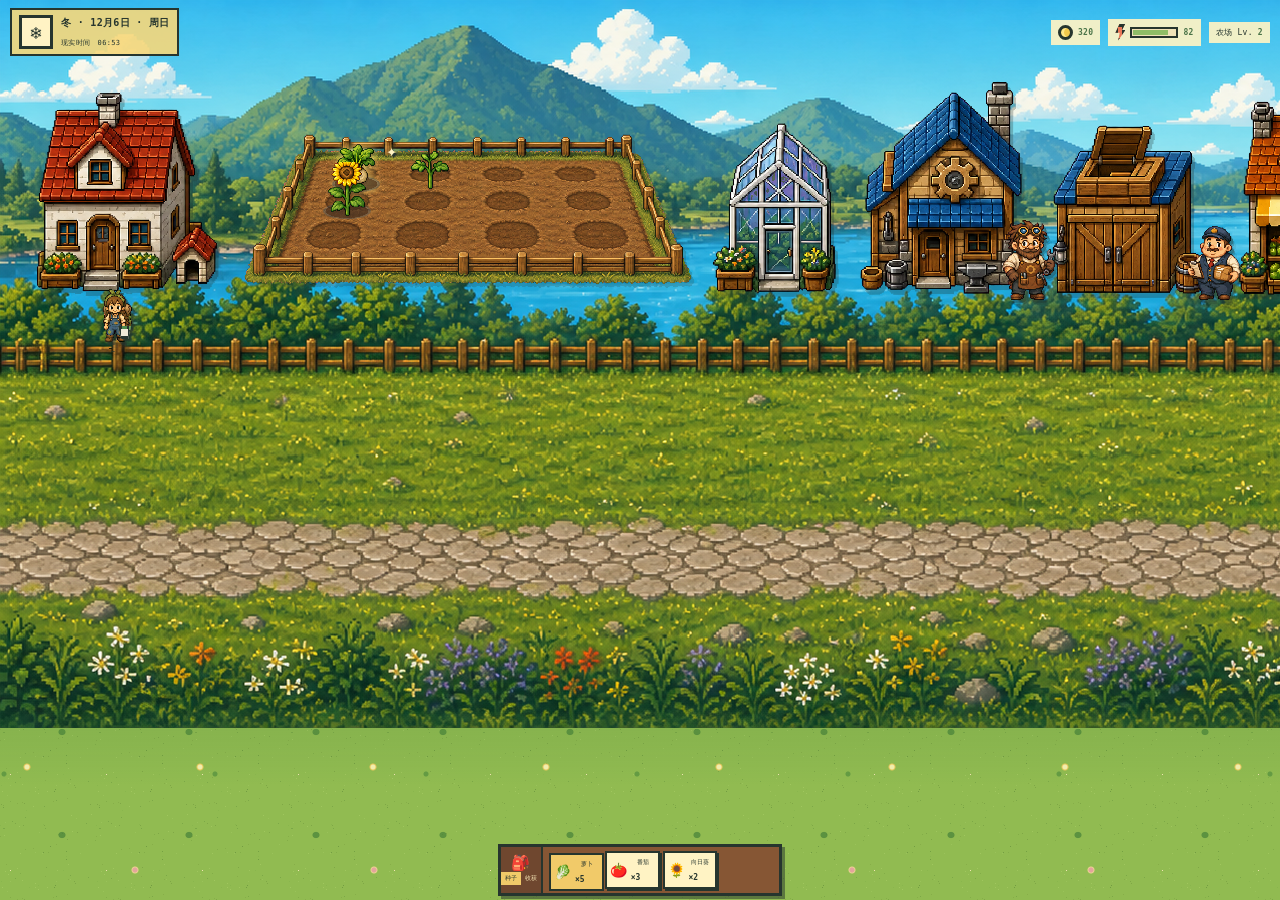
==== commit c3ef0520: "Fix fullscreen farm backdrop and add meadow foreground" ====
--- a/game/index.html
+++ b/game/index.html
@@ -775,9 +775,22 @@
       width:max(100%,2176px)!important;height:100%!important;min-height:400px;
       background-color:#78ad56!important;
       background-image:url("assets/village-v2/lakeside-street-backplate.png"),url("assets/sprites/farm-ground-grass-seamless.png")!important;
-      background-position:center -180px,0 0!important;
+      background-position:center clamp(-180px,calc(100dvh - 728px),0px),0 0!important;
       background-size:2176px 728px,96px 96px!important;
       background-repeat:no-repeat,repeat!important
+    }
+    body.gameplay-active #family-mode .farm-map:after{
+      content:""!important;display:block!important;position:absolute;z-index:2;
+      left:0;right:0;top:clamp(548px,100dvh,728px);bottom:0;pointer-events:none;
+      background-image:
+        radial-gradient(circle at 18px 22px,#fff4ba 0 2px,#f0c85d 3px,transparent 4px),
+        radial-gradient(circle at 74px 54px,#f0a3a8 0 2px,#f7d49a 3px,transparent 4px),
+        radial-gradient(ellipse at 42px 76px,rgba(62,122,54,.72) 0 3px,transparent 4px),
+        radial-gradient(ellipse at 112px 34px,rgba(67,131,57,.64) 0 2px,transparent 3px),
+        linear-gradient(180deg,rgba(52,111,52,.12),transparent 34%);
+      background-size:173px 137px,239px 181px,127px 103px,211px 149px,100% 100%;
+      background-position:9px 17px,61px 88px,20px 31px,103px 12px,0 0;
+      opacity:.88
     }
     body.gameplay-active #family-mode .farm-house,
     body.gameplay-active #family-mode .village-building,
